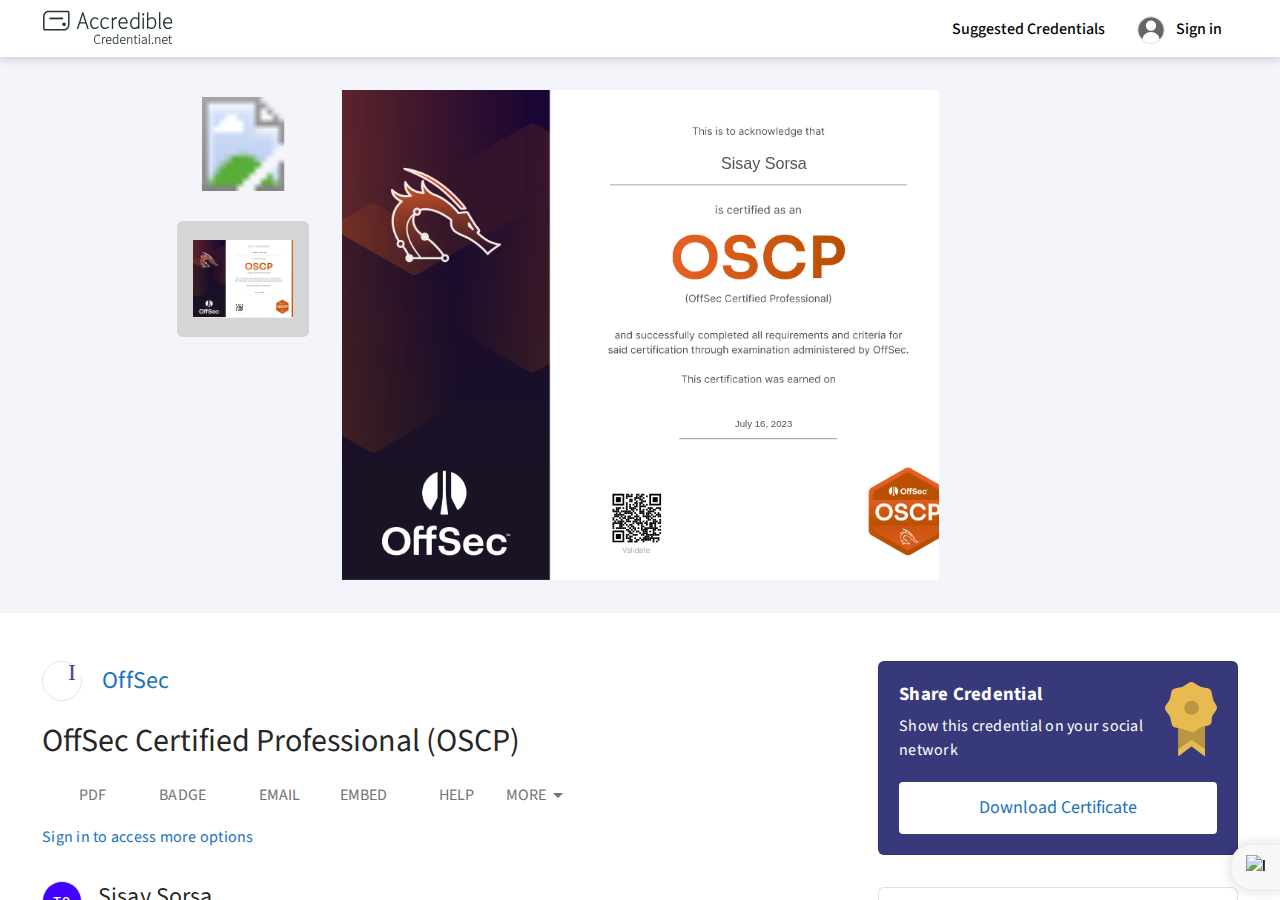
==== cert.html @ 50cdd014 "Add files via upload" ====
<!DOCTYPE html>
<!-- saved from url=(0073)https://www.credential.net/569fda20-5505-4670-8231-12aa2d5af2c1#gs.5ppkmk -->
<html lang="en" class="js-focus-visible" data-js-focus-visible=""><head><meta http-equiv="Content-Type" content="text/html; charset=UTF-8"><script src="./cert_files/sdk.js.download" async="" crossorigin="anonymous"></script><script async="" src="./cert_files/clarity.js.download"></script><script src="./cert_files/banner.js.download" type="text/javascript" id="cookieBanner-2977146" data-cookieconsent="ignore" data-hs-ignore="true" data-loader="hs-scriptloader" data-hsjs-portal="2977146" data-hsjs-env="prod" data-hsjs-hublet="na1"></script><script src="./cert_files/2977146.js.download" type="text/javascript" id="hs-analytics"></script><script src="./cert_files/conversations-embed.js.download" type="text/javascript" id="hubspot-messages-loader" data-loader="hs-scriptloader" data-hsjs-portal="2977146" data-hsjs-env="prod" data-hsjs-hublet="na1"></script><script async="" src="./cert_files/134625931"></script><script async="" src="./cert_files/insight.old.min.js.download"></script><script type="text/javascript" async="" src="./cert_files/recaptcha__en.js.download" crossorigin="anonymous" integrity="sha384-y0d7a59tpb3WM9FRBigMjti4HLsiv/MWW91Zuxzr/Mv16ntBBPuIonQeg6R7RhRo"></script><script type="text/javascript" async="" src="./cert_files/js"></script><script type="text/javascript" async="" src="./cert_files/bat.js.download"></script><script type="text/javascript" async="" src="./cert_files/insight.min.js.download"></script><script type="text/javascript" async="" src="./cert_files/analytics.js.download"></script><script type="text/javascript" async="" src="./cert_files/gs_async.js.download"></script><script type="text/javascript" async="">(
      function(h,o,t,j,a,r){
        h.hj=h.hj||function(){(h.hj.q=h.hj.q||[]).push(arguments)};
        h._hjSettings={hjid:2753128,hjsv:6};
        a=o.getElementsByTagName('head')[0];
        r=o.createElement('script');
        r.async=1;
        r.src=t+h._hjSettings.hjid+j+h._hjSettings.hjsv;
        a.appendChild(r);
      }
    )(window,document,'https://static.hotjar.com/c/hotjar-','.js?sv=');</script><script async="" src="./cert_files/gtm.js.download"></script><script type="text/javascript" async="">(
      function(w,d,s,l,i){
        w[l]=w[l]||[];
        w[l].push({'gtm.start':new Date().getTime(),event:'gtm.js'});
        var f=d.getElementsByTagName(s)[0],j=d.createElement(s),dl=l!='dataLayer'?'&l='+l:'';
        j.async=true;
        j.src='https://www.googletagmanager.com/gtm.js?id='+i+dl;f.parentNode.insertBefore(j,f);
      }
    )(window,document,'script','dataLayer','GTM-MQ86D29');</script>
  
  <!--<base href="/">--><base href=".">
  <meta name="viewport" content="width=device-width, initial-scale=1.0">

  <!-- Content -->
  <title>OffSec Certified Professional (OSCP) •Sisay Sorsa • OffSec • cHJvZHVjdGlvbjgxMDU1</title>
  <meta name="author" content="Credential.net">
  <meta name="description" content="Home of digital credentials">

  <!-- Facebook & others -->
  <meta property="og:type" content="website">
  <meta property="og:site_name" content="Credential.net">
  <meta property="og:title" content="OffSec Certified Professional (OSCP) •Sisay Sorsa • OffSec • cHJvZHVjdGlvbjgxMDU1">
  <meta property="og:description" content="Home of digital credentials">
  <meta property="og:image" content="https://api.accredible.com/v1/frontend/credential_opengraph_seo_image/78382455">
  <meta property="og:url" content="https://www.credential.net/569fda20-5505-4670-8231-12aa2d5af2c1">

  <!-- Twitter -->
  <meta name="twitter:card" content="summary">
  <meta name="twitter:site" content="@accredible">
  <meta name="twitter:creator" content="@accredible">
  <meta name="twitter:title" content="OffSec Certified Professional (OSCP) •Sisay Sorsa • OffSec • cHJvZHVjdGlvbjgxMDU1">
  <meta name="twitter:description" content="Home of digital credentials">
  <meta name="twitter:image" content="https://api.accredible.com/v1/frontend/credential_twittercard_seo_image/78382455">
  <meta name="twitter:image:alt" content="Accredible logo">

  <!-- Indexing / Spiders -->
  <meta name="googlebot" content="all">
  <meta name="bingbot" content="all">
  <meta name="robots" content="all">
  <meta name="google-site-verification" content="t736ZwapdcIP7oBCAOwuashRjjubORmMmZ30KlM6Yss">

  <!-- Theme favicon -->
  <link id="themeFavicon" rel="icon" type="image/x-icon" href="https://www.credential.net/assets/themes/credential.net/images/favicon.ico">

  <!-- Theme styles -->
  <link id="themeStyles" rel="stylesheet" href="./cert_files/theme.css">

  <!-- Google Pay API for Passes JavaScript -->
  <script src="./cert_files/platform.js.download" type="text/javascript" async="" defer="" gapi_processed="true">
    {
      'parsetags'
    :
      'explicit'
    }
  </script>

  <!-- Redirect to unsupported browser page if the user is on IE or old Edge -->
  <script type="application/javascript">
    if (/MSIE|Trident|Edge/.test(window.navigator.userAgent)) {
      window.location.href = '/assets/static/unsupported-browser.html';
    }
  </script>
<style>@import"https://fonts.googleapis.com/css?family=Source+Sans+Pro:300,400,600,700,900";body *:focus{outline:4px solid var(--theme-outline-color);outline-offset:0}html{box-sizing:border-box}*,*:before,*:after{box-sizing:inherit;-webkit-tap-highlight-color:rgba(0,0,0,0)}body{margin:0;padding:0}body{--color-white:#ffffff;--color-natural-180:#141418;--color-natural-160:#282831;--color-natural-140:#3b3c49;--color-natural-120:#4f5062;--color-natural-100:#63647a;--color-natural-80:#828395;--color-natural-60:#a1a2af;--color-natural-40:#c1c1ca;--color-natural-20:#e0e0e4;--color-natural-10:#eff0f2;--color-natural-5:#f7f7f8;--color-primary-180:#0e0e1e;--color-primary-160:#1c1c3d;--color-primary-140:#292b5b;--color-primary-120:#37397a;--color-primary-100:#454798;--color-primary-80:#6a6cad;--color-primary-60:#8f91c1;--color-primary-40:#b5b5d6;--color-primary-20:#dadaea;--color-primary-10:#ecedf5;--color-primary-5:#f6f6fa;--color-secondary-180:#082426;--color-secondary-160:#0f484c;--color-secondary-140:#176d72;--color-secondary-120:#1e9198;--color-secondary-100:#26b5be;--color-secondary-80:#51c4cb;--color-secondary-60:#7dd3d8;--color-secondary-40:#a8e1e5;--color-secondary-20:#d4f0f2;--color-secondary-10:#e9f8f9;--color-secondary-5:#f4fbfc;--color-success-160:#0c341e;--color-success-140:#124e2e;--color-success-120:#18683d;--color-success-100:#1e824c;--color-success-80:#4b9b70;--color-success-60:#78b494;--color-success-40:#a5cdb7;--color-success-20:#d2e6db;--color-success-10:#e9f3ed;--color-success-5:#f4f9f6;--color-warning-160:#5d4a21;--color-warning-140:#8b7031;--color-warning-120:#ba9542;--color-warning-100:#e8ba52;--color-warning-80:#edc875;--color-warning-60:#f1d697;--color-warning-40:#f6e3ba;--color-warning-20:#faf1dc;--color-warning-10:#fdf8ee;--color-warning-5:#fefcf6;--color-danger-160:#5b1206;--color-danger-140:#881a0a;--color-danger-120:#b6230d;--color-danger-100:#e22c10;--color-danger-80:#e95640;--color-danger-60:#ee8070;--color-danger-40:#f4ab9f;--color-danger-20:#f9d5cf;--color-danger-10:#fceae7;--color-danger-5:#fef4f3;--font-size-xxs:12px;--font-size-xs:13px;--font-size-s:14px;--font-size-normal:16px;--font-size-l:18px;--font-size-xl:20px;--font-size-xxl:24px;--font-size-h:30px;--font-size-xh:40px;--font-line-height-s:24px;--font-line-height-normal:26px;--font-weight-light:300;--font-weight-regular:400;--font-weight-semibold:600;--font-weight-bold:700;--font-weight-extrabold:900;--spacing-base:5px;--spacing-2x:10px;--spacing-3x:15px;--spacing-4x:20px;--spacing-5x:25px;--spacing-6x:30px;--spacing-7x:35px;--spacing-8x:40px;--spacing-9x:45px;--spacing-10x:50px;--spacing-12x:60px;--spacing-16x:80px;--spacing-20x:100px;--acc-outline:4px solid var(--color-secondary-180);--acc-link-color:var(--color-primary-100)}body{font-family:Source Sans Pro,sans-serif}</style><link rel="stylesheet" href="./cert_files/styles.b68291c5023e4598.css" media="all" onload="this.media=&#39;all&#39;"><noscript><link rel="stylesheet" href="styles.b68291c5023e4598.css"></noscript><script src="./cert_files/api.js.download" async="" defer=""></script><style type="text/css"></style><script async="" src="./cert_files/hotjar-2753128.js.download"></script><script async="" type="text/javascript" src="./cert_files/stat.js.download"></script><style>.version[_ngcontent-isx-c24]{display:none}</style><style>.mat-drawer-container{position:relative;z-index:1;box-sizing:border-box;-webkit-overflow-scrolling:touch;display:block;overflow:hidden}.mat-drawer-container[fullscreen]{top:0;left:0;right:0;bottom:0;position:absolute}.mat-drawer-container[fullscreen].mat-drawer-container-has-open{overflow:hidden}.mat-drawer-container.mat-drawer-container-explicit-backdrop .mat-drawer-side{z-index:3}.mat-drawer-container.ng-animate-disabled .mat-drawer-backdrop,.mat-drawer-container.ng-animate-disabled .mat-drawer-content,.ng-animate-disabled .mat-drawer-container .mat-drawer-backdrop,.ng-animate-disabled .mat-drawer-container .mat-drawer-content{transition:none}.mat-drawer-backdrop{top:0;left:0;right:0;bottom:0;position:absolute;display:block;z-index:3;visibility:hidden}.mat-drawer-backdrop.mat-drawer-shown{visibility:visible}.mat-drawer-transition .mat-drawer-backdrop{transition-duration:400ms;transition-timing-function:cubic-bezier(0.25, 0.8, 0.25, 1);transition-property:background-color,visibility}.cdk-high-contrast-active .mat-drawer-backdrop{opacity:.5}.mat-drawer-content{position:relative;z-index:1;display:block;height:100%;overflow:auto}.mat-drawer-transition .mat-drawer-content{transition-duration:400ms;transition-timing-function:cubic-bezier(0.25, 0.8, 0.25, 1);transition-property:transform,margin-left,margin-right}.mat-drawer{position:relative;z-index:4;display:block;position:absolute;top:0;bottom:0;z-index:3;outline:0;box-sizing:border-box;overflow-y:auto;transform:translate3d(-100%, 0, 0)}.cdk-high-contrast-active .mat-drawer,.cdk-high-contrast-active [dir=rtl] .mat-drawer.mat-drawer-end{border-right:solid 1px currentColor}.cdk-high-contrast-active [dir=rtl] .mat-drawer,.cdk-high-contrast-active .mat-drawer.mat-drawer-end{border-left:solid 1px currentColor;border-right:none}.mat-drawer.mat-drawer-side{z-index:2}.mat-drawer.mat-drawer-end{right:0;transform:translate3d(100%, 0, 0)}[dir=rtl] .mat-drawer{transform:translate3d(100%, 0, 0)}[dir=rtl] .mat-drawer.mat-drawer-end{left:0;right:auto;transform:translate3d(-100%, 0, 0)}.mat-drawer[style*="visibility: hidden"]{display:none}.mat-drawer-inner-container{width:100%;height:100%;overflow:auto;-webkit-overflow-scrolling:touch}.mat-sidenav-fixed{position:fixed}</style><style>.cookies-banner[_ngcontent-isx-c22]{position:fixed;z-index:500;top:0;width:100%;min-height:64px;color:#fff;background-color:#23232fcc}@media (min-width: 576px){.cookies-banner[_ngcontent-isx-c22]{top:unset!important;bottom:0}}@media print{.cookies-banner[_ngcontent-isx-c22]{display:none}}.cookies-banner[_ngcontent-isx-c22]   .content[_ngcontent-isx-c22], .cookies-banner[_ngcontent-isx-c22]   .cf-content-horizontal[_ngcontent-isx-c22]{display:flex;align-items:center;justify-content:space-between;min-height:64px}.cookies-banner[_ngcontent-isx-c22]   .content[_ngcontent-isx-c22]   span[_ngcontent-isx-c22], .cookies-banner[_ngcontent-isx-c22]   .cf-content-horizontal[_ngcontent-isx-c22]   span[_ngcontent-isx-c22]{margin:15px 0}.cookies-banner[_ngcontent-isx-c22]   .content[_ngcontent-isx-c22]   span[_ngcontent-isx-c22]   a[_ngcontent-isx-c22], .cookies-banner[_ngcontent-isx-c22]   .cf-content-horizontal[_ngcontent-isx-c22]   span[_ngcontent-isx-c22]   a[_ngcontent-isx-c22]{font-weight:700;color:#fff}.cookies-banner[_ngcontent-isx-c22]   .content[_ngcontent-isx-c22]   button[_ngcontent-isx-c22], .cookies-banner[_ngcontent-isx-c22]   .cf-content-horizontal[_ngcontent-isx-c22]   button[_ngcontent-isx-c22]{flex-shrink:0;margin-block:5px}  body[dir=ltr] .cookies-banner .content button,   body[dir=ltr] .cookies-banner .cf-content-horizontal button{margin-left:10px}  body[dir=rtl] .cookies-banner .content button,   body[dir=rtl] .cookies-banner .cf-content-horizontal button{margin-right:10px}</style><script src="./cert_files/134625931.js.download" type="text/javascript" async="" data-ueto="ueto_21c078953e"></script><style>@charset "UTF-8";.ghost[_ngcontent-isx-c142]   h1[_ngcontent-isx-c142], .ghost[_ngcontent-isx-c142]   h2[_ngcontent-isx-c142], .ghost[_ngcontent-isx-c142]   h3[_ngcontent-isx-c142], .ghost[_ngcontent-isx-c142]   h4[_ngcontent-isx-c142], .ghost[_ngcontent-isx-c142]   h5[_ngcontent-isx-c142], .ghost[_ngcontent-isx-c142]   h6[_ngcontent-isx-c142]{display:inline-block}@media (max-width: 1259.98px){.column-structure[_ngcontent-isx-c142]{flex-direction:column}}@media (min-width: 1260px){.column-structure[_ngcontent-isx-c142]{flex-direction:row}}@media (max-width: 1259.98px){.column-structure[_ngcontent-isx-c142]   .main-panel[_ngcontent-isx-c142]{margin-bottom:var(--theme-wide-margin)}}  nav.mobile-popup{padding:0 var(--theme-default-margin) var(--theme-default-margin)}.main-panel[_ngcontent-isx-c142]   h1[_ngcontent-isx-c142]   span[_ngcontent-isx-c142]{display:inline-block;font-size:min(max(.75em,22px),28px);line-height:1.4}@media (min-width: 768px){.main-panel[_ngcontent-isx-c142]   h1[_ngcontent-isx-c142]   span[_ngcontent-isx-c142]{display:unset;font-size:1em;line-height:inherit}}.main-panel[_ngcontent-isx-c142]   .issuer-info[_ngcontent-isx-c142]{display:flex;align-items:center;margin-bottom:var(--theme-medium-margin)}.main-panel[_ngcontent-isx-c142]   .issuer-info[_ngcontent-isx-c142]   .issuer-logo[_ngcontent-isx-c142]{position:relative;display:flex;align-items:center}.main-panel[_ngcontent-isx-c142]   .issuer-info[_ngcontent-isx-c142]   .issuer-logo[_ngcontent-isx-c142]   mat-icon.verified-icon[_ngcontent-isx-c142]{position:absolute;z-index:11;top:-5px;color:var(--primary-color)}.main-panel[_ngcontent-isx-c142]   .issuer-info[_ngcontent-isx-c142]   .issuer-logo[_ngcontent-isx-c142]   mat-icon.verified-icon[_ngcontent-isx-c142]:after{position:absolute;z-index:-1;top:-28px;font-size:60px;color:#fff;content:"\2022"}.main-panel[_ngcontent-isx-c142]   .issuer-info[_ngcontent-isx-c142]   .link-with-icon[_ngcontent-isx-c142]{font-size:24px}.main-panel[_ngcontent-isx-c142]   .issuer-info[_ngcontent-isx-c142]   .link-with-icon[_ngcontent-isx-c142]:hover   accredible-icon[_ngcontent-isx-c142]     .icon-external{text-decoration:none}.main-panel[_ngcontent-isx-c142]   .issuer-info[_ngcontent-isx-c142]   .link-with-icon[_ngcontent-isx-c142]   accredible-icon[_ngcontent-isx-c142]{display:inline-block;width:16px;height:16px;font-size:16px}.main-panel[_ngcontent-isx-c142]   .menu-container[_ngcontent-isx-c142]{display:none;height:40px}@media (min-width: 576px){.main-panel[_ngcontent-isx-c142]   .menu-container[_ngcontent-isx-c142]{display:block}}.main-panel[_ngcontent-isx-c142]   .menu-container[_ngcontent-isx-c142]   accredible-responsive-menu[_ngcontent-isx-c142]{color:var(--theme-subtle-darker-color)}.main-panel[_ngcontent-isx-c142]   .menu-container[_ngcontent-isx-c142]   accredible-responsive-menu[_ngcontent-isx-c142]     .responsive-menu-container{width:100%}.main-panel[_ngcontent-isx-c142]   .menu-container[_ngcontent-isx-c142]   accredible-responsive-menu[_ngcontent-isx-c142]     .responsive-menu-container .mat-button-wrapper{display:flex;align-items:center;text-transform:uppercase}.main-panel[_ngcontent-isx-c142]   .menu-container[_ngcontent-isx-c142]   accredible-responsive-menu[_ngcontent-isx-c142]   accredible-icon[_ngcontent-isx-c142]{display:flex;align-items:center}.main-panel[_ngcontent-isx-c142]   .menu-container[_ngcontent-isx-c142]   accredible-responsive-menu[_ngcontent-isx-c142]   [menutriggerbutton][_ngcontent-isx-c142]   mat-icon[_ngcontent-isx-c142]{margin:0 0 0 4px;line-height:36px}.main-panel[_ngcontent-isx-c142]   .mobile-menu-buttons[_ngcontent-isx-c142]{display:flex;justify-content:space-around}@media (min-width: 576px){.main-panel[_ngcontent-isx-c142]   .mobile-menu-buttons[_ngcontent-isx-c142]{display:none}}.main-panel[_ngcontent-isx-c142]   .mobile-menu-buttons[_ngcontent-isx-c142]   .mobile-popup-trigger[_ngcontent-isx-c142]{align-items:center;flex:1;justify-content:space-evenly;padding:0 var(--theme-wide-margin) 2px;border-radius:4px!important}.main-panel[_ngcontent-isx-c142]   .mobile-menu-buttons[_ngcontent-isx-c142]   .mobile-popup-trigger[_ngcontent-isx-c142]   mat-icon[_ngcontent-isx-c142]{width:14px;height:14px;font-size:14px}.main-panel[_ngcontent-isx-c142]   .sign-in-more-options[_ngcontent-isx-c142]{margin-top:var(--theme-slight-margin)}.main-panel[_ngcontent-isx-c142]   .main-panel-expand-container[_ngcontent-isx-c142]{margin-top:var(--theme-wide-margin)}@media (min-width: 576px){.main-panel[_ngcontent-isx-c142]   .main-panel-expand-container[_ngcontent-isx-c142]{max-height:none!important;-webkit-mask-image:none!important}}.main-panel[_ngcontent-isx-c142]   .expand-button-container[_ngcontent-isx-c142]{display:flex;justify-content:center;margin-top:var(--theme-default-margin)}@media (min-width: 576px){.main-panel[_ngcontent-isx-c142]   .expand-button-container[_ngcontent-isx-c142]{display:none}}.main-panel[_ngcontent-isx-c142]   .recipient-issuer[_ngcontent-isx-c142]{margin-bottom:var(--theme-wide-margin)}.main-panel[_ngcontent-isx-c142]   .recipient-issuer[_ngcontent-isx-c142]   .recipient[_ngcontent-isx-c142]{display:flex;align-items:flex-start}.main-panel[_ngcontent-isx-c142]   .recipient-issuer[_ngcontent-isx-c142]   .recipient[_ngcontent-isx-c142]   .info[_ngcontent-isx-c142]{width:100%}.main-panel[_ngcontent-isx-c142]   .recipient-issuer[_ngcontent-isx-c142]   .recipient[_ngcontent-isx-c142]   .info[_ngcontent-isx-c142]   .name[_ngcontent-isx-c142]{margin-bottom:0}.main-panel[_ngcontent-isx-c142]   .recipient-issuer[_ngcontent-isx-c142]   .recipient[_ngcontent-isx-c142]   .info[_ngcontent-isx-c142]   .subtitle[_ngcontent-isx-c142]{display:flex;align-items:center;flex-wrap:wrap;margin-top:calc(var(--theme-slight-margin) / 2)}.main-panel[_ngcontent-isx-c142]   .recipient-issuer[_ngcontent-isx-c142]   .recipient[_ngcontent-isx-c142]   .info[_ngcontent-isx-c142]   .subtitle[_ngcontent-isx-c142] > div[_ngcontent-isx-c142]{display:flex;align-items:center;margin-bottom:var(--theme-slight-margin)}.main-panel[_ngcontent-isx-c142]   .recipient-issuer[_ngcontent-isx-c142]   .recipient[_ngcontent-isx-c142]   .info[_ngcontent-isx-c142]   .subtitle[_ngcontent-isx-c142]   .social-medium[_ngcontent-isx-c142]{display:flex;align-items:center}.main-panel[_ngcontent-isx-c142]   .recipient-issuer[_ngcontent-isx-c142]   .recipient[_ngcontent-isx-c142]   .info[_ngcontent-isx-c142]   .subtitle[_ngcontent-isx-c142]   .social-medium[_ngcontent-isx-c142]   mat-icon[_ngcontent-isx-c142]{width:20px;height:20px;font-size:20px}.main-panel[_ngcontent-isx-c142]   .recipient-issuer[_ngcontent-isx-c142]   .recipient[_ngcontent-isx-c142]   .info[_ngcontent-isx-c142]   .subtitle[_ngcontent-isx-c142]   .social-medium[_ngcontent-isx-c142]   span[_ngcontent-isx-c142]{text-transform:capitalize}.main-panel[_ngcontent-isx-c142]   .recipient-issuer[_ngcontent-isx-c142]   .recipient[_ngcontent-isx-c142]   .info[_ngcontent-isx-c142]   .subtitle[_ngcontent-isx-c142]   accredible-divider[_ngcontent-isx-c142]{height:20px;margin:0 var(--theme-slight-margin)}.main-panel[_ngcontent-isx-c142]   .description[_ngcontent-isx-c142]{margin:var(--theme-wide-margin) 0;white-space:pre-line}.main-panel[_ngcontent-isx-c142]   .dates[_ngcontent-isx-c142]{margin:var(--theme-wide-margin) 0}.main-panel[_ngcontent-isx-c142]   .skills-knowledge[_ngcontent-isx-c142]{margin:var(--theme-default-margin) 0}.main-panel[_ngcontent-isx-c142]   .skills-knowledge[_ngcontent-isx-c142]   .mat-h4[_ngcontent-isx-c142]{display:inline-block}.main-panel[_ngcontent-isx-c142]   .evidence-container[_ngcontent-isx-c142]{margin-top:var(--theme-wide-margin);margin-bottom:calc(var(--theme-default-margin) * -1)}.main-panel[_ngcontent-isx-c142]   .evidence-container[_ngcontent-isx-c142]   .mat-h4[_ngcontent-isx-c142]{margin-bottom:var(--theme-default-margin)}.main-panel[_ngcontent-isx-c142]   .evidence-container[_ngcontent-isx-c142]   .reference-tile[_ngcontent-isx-c142], .main-panel[_ngcontent-isx-c142]   .evidence-container[_ngcontent-isx-c142]   .add-evidence-btn[_ngcontent-isx-c142]{height:350px}.main-panel[_ngcontent-isx-c142]   .evidence-container[_ngcontent-isx-c142]   .add-evidence-btn[_ngcontent-isx-c142]{display:flex;align-items:center;flex-direction:column;justify-content:center}.main-panel[_ngcontent-isx-c142]   .evidence-container[_ngcontent-isx-c142]   .add-evidence-btn[_ngcontent-isx-c142]   img[_ngcontent-isx-c142]{height:150px;margin-bottom:var(--theme-default-margin)}.main-panel[_ngcontent-isx-c142]   .evidence-container[_ngcontent-isx-c142]   .add-evidence-btn[_ngcontent-isx-c142]   span[_ngcontent-isx-c142]{font-size:16px}.main-panel[_ngcontent-isx-c142]   .job-insights-container[_ngcontent-isx-c142]{margin-top:var(--theme-wide-margin)}@media (min-width: 576px){.detail-panel[_ngcontent-isx-c142]{min-width:360px}}.detail-panel[_ngcontent-isx-c142] > div[_ngcontent-isx-c142], .detail-panel[_ngcontent-isx-c142]   aside[_ngcontent-isx-c142]:not(:last-of-type){margin-bottom:var(--theme-wide-margin)}.ghost[_ngcontent-isx-c142]   .main-panel[_ngcontent-isx-c142]   h1[_ngcontent-isx-c142]{width:35%;background-color:var(--theme-ghost-color);border:none;border-radius:var(--theme-border-radius);box-shadow:var(--theme-box-shadow);pointer-events:none;color:transparent;white-space:nowrap}.ghost[_ngcontent-isx-c142]   .main-panel[_ngcontent-isx-c142]   h1[_ngcontent-isx-c142]:after{content:"G"}.ghost[_ngcontent-isx-c142]   .main-panel[_ngcontent-isx-c142]   .menu-container[_ngcontent-isx-c142]{pointer-events:none}.ghost[_ngcontent-isx-c142]   .main-panel[_ngcontent-isx-c142]   .menu-container[_ngcontent-isx-c142]     accredible-responsive-menu .responsive-menu-container>:first-child{background-color:var(--theme-ghost-color);border:none;border-radius:var(--theme-border-radius);box-shadow:var(--theme-box-shadow);pointer-events:none;color:transparent;visibility:visible}.ghost[_ngcontent-isx-c142]   .main-panel[_ngcontent-isx-c142]   .menu-container[_ngcontent-isx-c142]   button[_ngcontent-isx-c142], .ghost[_ngcontent-isx-c142]   .main-panel[_ngcontent-isx-c142]   .menu-container[_ngcontent-isx-c142]   a[_ngcontent-isx-c142]{visibility:hidden}.ghost[_ngcontent-isx-c142]   .main-panel[_ngcontent-isx-c142]   .sign-in-more-options[_ngcontent-isx-c142]{width:200px;height:20px;background-color:var(--theme-ghost-color);border:none;border-radius:var(--theme-border-radius);box-shadow:var(--theme-box-shadow);pointer-events:none;color:transparent;white-space:nowrap}.ghost[_ngcontent-isx-c142]   .main-panel[_ngcontent-isx-c142]   .sign-in-more-options[_ngcontent-isx-c142]:after{content:"G"}.ghost[_ngcontent-isx-c142]   .main-panel[_ngcontent-isx-c142]   .sign-in-more-options[_ngcontent-isx-c142] > a[_ngcontent-isx-c142]{visibility:hidden}.ghost[_ngcontent-isx-c142]   .main-panel[_ngcontent-isx-c142]   .recipient-issuer[_ngcontent-isx-c142]   .recipient[_ngcontent-isx-c142]   .info[_ngcontent-isx-c142]   .name[_ngcontent-isx-c142]{width:150px;height:24px;background-color:var(--theme-ghost-color);border:none;border-radius:var(--theme-border-radius);box-shadow:var(--theme-box-shadow);pointer-events:none;color:transparent;white-space:nowrap}.ghost[_ngcontent-isx-c142]   .main-panel[_ngcontent-isx-c142]   .recipient-issuer[_ngcontent-isx-c142]   .recipient[_ngcontent-isx-c142]   .info[_ngcontent-isx-c142]   .name[_ngcontent-isx-c142]:after{content:"G"}.ghost[_ngcontent-isx-c142]   .main-panel[_ngcontent-isx-c142]   .recipient-issuer[_ngcontent-isx-c142]   .recipient[_ngcontent-isx-c142]   .info[_ngcontent-isx-c142]   .subtitle[_ngcontent-isx-c142]{width:100px;height:14px;background-color:var(--theme-ghost-color);border:none;border-radius:var(--theme-border-radius);box-shadow:var(--theme-box-shadow);pointer-events:none;color:transparent;white-space:nowrap;overflow:hidden}.ghost[_ngcontent-isx-c142]   .main-panel[_ngcontent-isx-c142]   .recipient-issuer[_ngcontent-isx-c142]   .recipient[_ngcontent-isx-c142]   .info[_ngcontent-isx-c142]   .subtitle[_ngcontent-isx-c142]:after{content:"G"}.ghost[_ngcontent-isx-c142]   .main-panel[_ngcontent-isx-c142]   .recipient-issuer[_ngcontent-isx-c142]   .recipient[_ngcontent-isx-c142]   .info[_ngcontent-isx-c142]   .subtitle[_ngcontent-isx-c142] > a[_ngcontent-isx-c142]{border:none}.ghost[_ngcontent-isx-c142]   .main-panel[_ngcontent-isx-c142]   .recipient-issuer[_ngcontent-isx-c142]   .recipient[_ngcontent-isx-c142]   .info[_ngcontent-isx-c142]   .subtitle[_ngcontent-isx-c142] > *[_ngcontent-isx-c142]{visibility:hidden}.ghost[_ngcontent-isx-c142]   .main-panel[_ngcontent-isx-c142]   .description[_ngcontent-isx-c142]{width:100%;background-color:var(--theme-ghost-color);border:none;border-radius:var(--theme-border-radius);box-shadow:var(--theme-box-shadow);pointer-events:none;color:transparent;white-space:nowrap}.ghost[_ngcontent-isx-c142]   .main-panel[_ngcontent-isx-c142]   .description[_ngcontent-isx-c142]:after{content:"G"}.ghost[_ngcontent-isx-c142]   .main-panel[_ngcontent-isx-c142]   .dates[_ngcontent-isx-c142]   .issued-on[_ngcontent-isx-c142]   h2[_ngcontent-isx-c142], .ghost[_ngcontent-isx-c142]   .main-panel[_ngcontent-isx-c142]   .dates[_ngcontent-isx-c142]   .issued-on[_ngcontent-isx-c142]   div[_ngcontent-isx-c142], .ghost[_ngcontent-isx-c142]   .main-panel[_ngcontent-isx-c142]   .dates[_ngcontent-isx-c142]   .expires-on[_ngcontent-isx-c142]   h2[_ngcontent-isx-c142], .ghost[_ngcontent-isx-c142]   .main-panel[_ngcontent-isx-c142]   .dates[_ngcontent-isx-c142]   .expires-on[_ngcontent-isx-c142]   div[_ngcontent-isx-c142]{width:40%;background-color:var(--theme-ghost-color);border:none;border-radius:var(--theme-border-radius);box-shadow:var(--theme-box-shadow);pointer-events:none;color:transparent;white-space:nowrap}.ghost[_ngcontent-isx-c142]   .main-panel[_ngcontent-isx-c142]   .dates[_ngcontent-isx-c142]   .issued-on[_ngcontent-isx-c142]   h2[_ngcontent-isx-c142]:after, .ghost[_ngcontent-isx-c142]   .main-panel[_ngcontent-isx-c142]   .dates[_ngcontent-isx-c142]   .issued-on[_ngcontent-isx-c142]   div[_ngcontent-isx-c142]:after, .ghost[_ngcontent-isx-c142]   .main-panel[_ngcontent-isx-c142]   .dates[_ngcontent-isx-c142]   .expires-on[_ngcontent-isx-c142]   h2[_ngcontent-isx-c142]:after, .ghost[_ngcontent-isx-c142]   .main-panel[_ngcontent-isx-c142]   .dates[_ngcontent-isx-c142]   .expires-on[_ngcontent-isx-c142]   div[_ngcontent-isx-c142]:after{content:"G"}.ghost[_ngcontent-isx-c142]   .main-panel[_ngcontent-isx-c142]   .skills-knowledge[_ngcontent-isx-c142]   .mat-h4[_ngcontent-isx-c142]{background-color:var(--theme-ghost-color);border:none;border-radius:var(--theme-border-radius);box-shadow:var(--theme-box-shadow);pointer-events:none;color:transparent;white-space:nowrap}.ghost[_ngcontent-isx-c142]   .main-panel[_ngcontent-isx-c142]   .skills-knowledge[_ngcontent-isx-c142]   .mat-h4[_ngcontent-isx-c142]:after{content:"G"}.ghost[_ngcontent-isx-c142]   .main-panel[_ngcontent-isx-c142]   .evidence-container[_ngcontent-isx-c142]{visibility:hidden}.ghost[_ngcontent-isx-c142]   .detail-panel[_ngcontent-isx-c142]   .mat-h4[_ngcontent-isx-c142]{background-color:var(--theme-ghost-color);border:none;border-radius:var(--theme-border-radius);box-shadow:var(--theme-box-shadow);pointer-events:none;color:transparent;white-space:nowrap}.ghost[_ngcontent-isx-c142]   .detail-panel[_ngcontent-isx-c142]   .mat-h4[_ngcontent-isx-c142]:after{content:"G"}.ghost[_ngcontent-isx-c142]   .detail-panel[_ngcontent-isx-c142] > div[_ngcontent-isx-c142]{display:flex;align-items:flex-start;flex-direction:column}.ghost[_ngcontent-isx-c142]   .detail-panel[_ngcontent-isx-c142]   .verify[_ngcontent-isx-c142]   .btn-verify[_ngcontent-isx-c142]{background-color:var(--theme-ghost-color);border:none;border-radius:var(--theme-border-radius);box-shadow:var(--theme-box-shadow);pointer-events:none;color:transparent;box-shadow:none!important}.ghost[_ngcontent-isx-c142]   .detail-panel[_ngcontent-isx-c142]   .verify[_ngcontent-isx-c142] > div[_ngcontent-isx-c142]{visibility:hidden}  body[dir=ltr] .column-structure>.main-panel .issuer-info .issuer-logo{margin-right:var(--theme-slight-margin)}  body[dir=ltr] .column-structure>.main-panel .issuer-info .issuer-logo.verified{margin-right:var(--theme-medium-margin)}  body[dir=ltr] .column-structure>.main-panel .issuer-info .issuer-logo mat-icon.verified-icon{left:calc(var(--theme-wide-margin) - 6px)}  body[dir=ltr] .column-structure>.main-panel .issuer-info .issuer-logo mat-icon.verified-icon:after{z-index:-1;left:3px}@media (min-width: 992px){  body[dir=ltr] .column-structure>.detail-panel{margin-left:0}}@media (min-width: 1260px){  body[dir=ltr] .column-structure>.detail-panel{margin-left:calc(calc(1.5 * var(--theme-wide-margin)))}}@media (min-width: 1440px){  body[dir=ltr] .column-structure>.detail-panel{margin-left:calc(calc(1.7 * var(--theme-wide-margin)))}}  body[dir=rtl] .column-structure>.main-panel .issuer-info .issuer-logo{margin-left:var(--theme-slight-margin)}  body[dir=rtl] .column-structure>.main-panel .issuer-info .issuer-logo.verified{margin-left:var(--theme-medium-margin)}  body[dir=rtl] .column-structure>.main-panel .issuer-info .issuer-logo mat-icon.verified-icon{right:calc(var(--theme-wide-margin) - 6px)}  body[dir=rtl] .column-structure>.main-panel .issuer-info .issuer-logo mat-icon.verified-icon:after{z-index:-1;right:3px}@media (min-width: 992px){  body[dir=rtl] .column-structure>.detail-panel{margin-right:0}}@media (min-width: 1260px){  body[dir=rtl] .column-structure>.detail-panel{margin-right:calc(calc(1.5 * var(--theme-wide-margin)))}}@media (min-width: 1440px){  body[dir=rtl] .column-structure>.detail-panel{margin-right:calc(calc(1.7 * var(--theme-wide-margin)))}}</style><style>.ghost[_ngcontent-isx-c114]   h1[_ngcontent-isx-c114], .ghost[_ngcontent-isx-c114]   h2[_ngcontent-isx-c114], .ghost[_ngcontent-isx-c114]   h3[_ngcontent-isx-c114], .ghost[_ngcontent-isx-c114]   h4[_ngcontent-isx-c114], .ghost[_ngcontent-isx-c114]   h5[_ngcontent-isx-c114], .ghost[_ngcontent-isx-c114]   h6[_ngcontent-isx-c114]{display:inline-block}.banner-container[_ngcontent-isx-c114]{padding:calc(var(--theme-default-margin) * 2) 0;background-color:var(--theme-credential-banner-bg-color)}.banner-container[_ngcontent-isx-c114]   .content[_ngcontent-isx-c114]{position:relative;display:flex;align-items:center;flex-direction:column-reverse;justify-content:center}@media (min-width: 992px){.banner-container[_ngcontent-isx-c114]   .content[_ngcontent-isx-c114]{align-items:flex-start;flex-direction:row}}.chip-wrapper[_ngcontent-isx-c114]{position:relative;display:flex;align-self:flex-start;margin-bottom:var(--theme-default-margin)}@media (min-width: 992px){.chip-wrapper[_ngcontent-isx-c114]{position:absolute;top:0;align-items:flex-end;flex-direction:column}}.chip-wrapper[_ngcontent-isx-c114]   accredible-chip[_ngcontent-isx-c114]{margin-bottom:var(--theme-slight-margin);box-shadow:0 2px 4px #00000029}.chip-wrapper[_ngcontent-isx-c114]   accredible-chip.unverified[_ngcontent-isx-c114]{color:var(--text-alert-color);background-color:var(--alert-color)}.chip-wrapper[_ngcontent-isx-c114]   accredible-chip.expired[_ngcontent-isx-c114]{color:var(--text-warn-color);background-color:var(--warn-color)}.switcher[_ngcontent-isx-c114]{display:flex;margin-top:var(--theme-default-margin)}@media (min-width: 992px){.switcher[_ngcontent-isx-c114]{flex-direction:column;margin-top:0}}.switcher.order-reversed[_ngcontent-isx-c114]{flex-direction:row-reverse}@media (min-width: 992px){.switcher.order-reversed[_ngcontent-isx-c114]{flex-direction:column-reverse}}.switcher[_ngcontent-isx-c114]   .badge[_ngcontent-isx-c114], .switcher[_ngcontent-isx-c114]   .certificate[_ngcontent-isx-c114]{display:flex;align-items:center;justify-content:center;height:calc(100px + var(--theme-slight-margin) * 2);cursor:pointer}.switcher[_ngcontent-isx-c114]   .badge.selected[_ngcontent-isx-c114], .switcher[_ngcontent-isx-c114]   .certificate.selected[_ngcontent-isx-c114]{background-color:var(--theme-credential-banner-selected-color);border-radius:var(--theme-border-radius)}.switcher[_ngcontent-isx-c114]   .badge[_ngcontent-isx-c114] > div[_ngcontent-isx-c114], .switcher[_ngcontent-isx-c114]   .certificate[_ngcontent-isx-c114] > div[_ngcontent-isx-c114]{width:100px}.switcher[_ngcontent-isx-c114]   .badge[_ngcontent-isx-c114]{margin-bottom:var(--theme-default-margin);padding:0 var(--theme-slight-margin)}.switcher[_ngcontent-isx-c114]   .certificate[_ngcontent-isx-c114]{padding:0 var(--theme-default-margin)}.banner[_ngcontent-isx-c114]{display:flex;align-items:flex-start;justify-content:center;width:100%;padding:1px;overflow:hidden}@media (min-width: 768px){.banner[_ngcontent-isx-c114]{width:75%}}@media (min-width: 992px){.banner[_ngcontent-isx-c114]{width:50%}}.banner[_ngcontent-isx-c114]   .badge-wrapper[_ngcontent-isx-c114]{display:inline-block;max-width:400px}@media (min-width: 992px){  body[dir=ltr] rp-credential-banner .chip-wrapper{right:var(--theme-default-margin)}}  body[dir=ltr] rp-credential-banner .chip-wrapper accredible-chip:first-of-type{margin-right:var(--theme-slight-margin)}@media (min-width: 992px){  body[dir=ltr] rp-credential-banner .chip-wrapper accredible-chip:first-of-type{margin-right:0}}@media (min-width: 992px){  body[dir=ltr] rp-credential-banner .switcher{margin-right:calc(var(--theme-default-margin) * 2);margin-left:calc(-100px - var(--theme-default-margin) * 4)}}@media (min-width: 992px){  body[dir=rtl] rp-credential-banner .chip-wrapper{left:var(--theme-default-margin)}}  body[dir=rtl] rp-credential-banner .chip-wrapper accredible-chip:first-of-type{margin-left:var(--theme-slight-margin)}@media (min-width: 992px){  body[dir=rtl] rp-credential-banner .chip-wrapper accredible-chip:first-of-type{margin-left:0}}@media (min-width: 992px){  body[dir=rtl] rp-credential-banner .switcher{margin-left:calc(var(--theme-default-margin) * 2);margin-right:calc(-100px - var(--theme-default-margin) * 4)}}.ghost[_ngcontent-isx-c114]   .banner[_ngcontent-isx-c114]{height:65vw;background-color:var(--theme-ghost-color);border:none;border-radius:var(--theme-border-radius);box-shadow:var(--theme-box-shadow);pointer-events:none;color:transparent;max-height:500px}@media (min-width: 992px){.ghost[_ngcontent-isx-c114]   .banner[_ngcontent-isx-c114]{height:35vw;background-color:var(--theme-ghost-color);border:none;border-radius:var(--theme-border-radius);box-shadow:var(--theme-box-shadow);pointer-events:none;color:transparent}}</style><style>.ghost[_ngcontent-isx-c109]   h1[_ngcontent-isx-c109], .ghost[_ngcontent-isx-c109]   h2[_ngcontent-isx-c109], .ghost[_ngcontent-isx-c109]   h3[_ngcontent-isx-c109], .ghost[_ngcontent-isx-c109]   h4[_ngcontent-isx-c109], .ghost[_ngcontent-isx-c109]   h5[_ngcontent-isx-c109], .ghost[_ngcontent-isx-c109]   h6[_ngcontent-isx-c109]{display:inline-block}[_nghost-isx-c109]{display:inline-block}[default-image-header][_nghost-isx-c109]   .wrapper[_ngcontent-isx-c109]   .avatar.default[_ngcontent-isx-c109]   mat-icon[_ngcontent-isx-c109]{color:var(--theme-header-text-color);opacity:.6}.wrapper[_ngcontent-isx-c109]{position:relative;border-radius:50%}.wrapper.square[_ngcontent-isx-c109], .wrapper.square[_ngcontent-isx-c109]   .avatar[_ngcontent-isx-c109]{border-radius:10%}.wrapper.with-border[_ngcontent-isx-c109]{border:1px solid var(--theme-border-color)}.wrapper[_ngcontent-isx-c109]   .avatar[_ngcontent-isx-c109]{position:absolute;z-index:10;width:100%;height:100%;background-repeat:no-repeat;background-position:center;background-size:cover;border-radius:50%;overflow:hidden}.wrapper[_ngcontent-isx-c109]   .avatar.contain[_ngcontent-isx-c109]{background-size:contain}.wrapper[_ngcontent-isx-c109]   .avatar.default[_ngcontent-isx-c109]{z-index:0;color:var(--theme-ghost-alternate-color)}.wrapper[_ngcontent-isx-c109]   .avatar.default[_ngcontent-isx-c109]   mat-icon[_ngcontent-isx-c109]{width:100%;height:100%}.wrapper[_ngcontent-isx-c109]   .avatar[_ngcontent-isx-c109]:not(.default){background-color:#fff}.ghost.wrapper.square[_ngcontent-isx-c109]   .avatar[_ngcontent-isx-c109]{border-radius:10%}.ghost.wrapper[_ngcontent-isx-c109]   .avatar[_ngcontent-isx-c109]{background-color:var(--theme-ghost-color);border:none;border-radius:var(--theme-border-radius);box-shadow:var(--theme-box-shadow);pointer-events:none;color:transparent;border-radius:50%}</style><style>[_nghost-isx-c93]{display:block}[vertical][_nghost-isx-c93]{display:inline-block}[vertical][_nghost-isx-c93]   mat-divider[_ngcontent-isx-c93]{height:100%}</style><style>.earning-criteria-container{display:flex;flex-direction:column;margin-top:var(--theme-wide-margin)}.earning-criteria-container h2,.earning-criteria-container h5{margin-bottom:var(--theme-slight-margin)}.earning-criteria-container .criteria-list-container{height:100%;margin-bottom:var(--theme-wide-margin)}@media (min-width: 768px){.earning-criteria-container .criteria-list-container .criteria-row{display:flex;align-items:center;gap:var(--theme-slight-margin)}}.earning-criteria-container .criteria-list-container .criteria-row:not(:last-child){margin-bottom:var(--theme-default-margin)}.earning-criteria-container .criteria-list-container .criteria-row accredible-chip{align-self:flex-start;margin-bottom:calc(var(--theme-slight-margin) / 2);padding:5px 0;text-transform:capitalize}@media (min-width: 768px){.earning-criteria-container .criteria-list-container .criteria-row accredible-chip{min-width:140px;max-width:140px;margin-bottom:0}}.earning-criteria-container .criteria-list-container .criteria-row accredible-chip>div{justify-content:flex-start}.earning-criteria-container .criteria-list-container .criteria-row accredible-chip>div span{padding:0}.earning-criteria-container .criteria-list-container .criteria-row accredible-chip .chip-text{white-space:normal;text-overflow:inherit;overflow:auto}.earning-criteria-container .criteria-list-container .criteria-row accredible-chip accredible-icon{align-self:flex-start;margin-top:calc(var(--theme-trailing-margin) / 2)}.earning-criteria-container .criteria-list-container .criteria-row>div{align-self:flex-start;padding:calc(var(--theme-trailing-margin) / 2) 0}.earning-criteria-container .criteria-list-container .criteria-row>div a{color:var(--theme-link-color);text-decoration-line:underline}
</style><style>.mat-button .mat-button-focus-overlay,.mat-icon-button .mat-button-focus-overlay{opacity:0}.mat-button:hover:not(.mat-button-disabled) .mat-button-focus-overlay,.mat-stroked-button:hover:not(.mat-button-disabled) .mat-button-focus-overlay{opacity:.04}@media(hover: none){.mat-button:hover:not(.mat-button-disabled) .mat-button-focus-overlay,.mat-stroked-button:hover:not(.mat-button-disabled) .mat-button-focus-overlay{opacity:0}}.mat-button,.mat-icon-button,.mat-stroked-button,.mat-flat-button{box-sizing:border-box;position:relative;-webkit-user-select:none;user-select:none;cursor:pointer;outline:none;border:none;-webkit-tap-highlight-color:rgba(0,0,0,0);display:inline-block;white-space:nowrap;text-decoration:none;vertical-align:baseline;text-align:center;margin:0;min-width:64px;line-height:36px;padding:0 16px;border-radius:4px;overflow:visible}.mat-button::-moz-focus-inner,.mat-icon-button::-moz-focus-inner,.mat-stroked-button::-moz-focus-inner,.mat-flat-button::-moz-focus-inner{border:0}.mat-button.mat-button-disabled,.mat-icon-button.mat-button-disabled,.mat-stroked-button.mat-button-disabled,.mat-flat-button.mat-button-disabled{cursor:default}.mat-button.cdk-keyboard-focused .mat-button-focus-overlay,.mat-button.cdk-program-focused .mat-button-focus-overlay,.mat-icon-button.cdk-keyboard-focused .mat-button-focus-overlay,.mat-icon-button.cdk-program-focused .mat-button-focus-overlay,.mat-stroked-button.cdk-keyboard-focused .mat-button-focus-overlay,.mat-stroked-button.cdk-program-focused .mat-button-focus-overlay,.mat-flat-button.cdk-keyboard-focused .mat-button-focus-overlay,.mat-flat-button.cdk-program-focused .mat-button-focus-overlay{opacity:.12}.mat-button::-moz-focus-inner,.mat-icon-button::-moz-focus-inner,.mat-stroked-button::-moz-focus-inner,.mat-flat-button::-moz-focus-inner{border:0}.mat-raised-button{box-sizing:border-box;position:relative;-webkit-user-select:none;user-select:none;cursor:pointer;outline:none;border:none;-webkit-tap-highlight-color:rgba(0,0,0,0);display:inline-block;white-space:nowrap;text-decoration:none;vertical-align:baseline;text-align:center;margin:0;min-width:64px;line-height:36px;padding:0 16px;border-radius:4px;overflow:visible;transform:translate3d(0, 0, 0);transition:background 400ms cubic-bezier(0.25, 0.8, 0.25, 1),box-shadow 280ms cubic-bezier(0.4, 0, 0.2, 1)}.mat-raised-button::-moz-focus-inner{border:0}.mat-raised-button.mat-button-disabled{cursor:default}.mat-raised-button.cdk-keyboard-focused .mat-button-focus-overlay,.mat-raised-button.cdk-program-focused .mat-button-focus-overlay{opacity:.12}.mat-raised-button::-moz-focus-inner{border:0}.mat-raised-button._mat-animation-noopable{transition:none !important;animation:none !important}.mat-stroked-button{border:1px solid currentColor;padding:0 15px;line-height:34px}.mat-stroked-button .mat-button-ripple.mat-ripple,.mat-stroked-button .mat-button-focus-overlay{top:-1px;left:-1px;right:-1px;bottom:-1px}.mat-fab{box-sizing:border-box;position:relative;-webkit-user-select:none;user-select:none;cursor:pointer;outline:none;border:none;-webkit-tap-highlight-color:rgba(0,0,0,0);display:inline-block;white-space:nowrap;text-decoration:none;vertical-align:baseline;text-align:center;margin:0;min-width:64px;line-height:36px;padding:0 16px;border-radius:4px;overflow:visible;transform:translate3d(0, 0, 0);transition:background 400ms cubic-bezier(0.25, 0.8, 0.25, 1),box-shadow 280ms cubic-bezier(0.4, 0, 0.2, 1);min-width:0;border-radius:50%;width:56px;height:56px;padding:0;flex-shrink:0}.mat-fab::-moz-focus-inner{border:0}.mat-fab.mat-button-disabled{cursor:default}.mat-fab.cdk-keyboard-focused .mat-button-focus-overlay,.mat-fab.cdk-program-focused .mat-button-focus-overlay{opacity:.12}.mat-fab::-moz-focus-inner{border:0}.mat-fab._mat-animation-noopable{transition:none !important;animation:none !important}.mat-fab .mat-button-wrapper{padding:16px 0;display:inline-block;line-height:24px}.mat-mini-fab{box-sizing:border-box;position:relative;-webkit-user-select:none;user-select:none;cursor:pointer;outline:none;border:none;-webkit-tap-highlight-color:rgba(0,0,0,0);display:inline-block;white-space:nowrap;text-decoration:none;vertical-align:baseline;text-align:center;margin:0;min-width:64px;line-height:36px;padding:0 16px;border-radius:4px;overflow:visible;transform:translate3d(0, 0, 0);transition:background 400ms cubic-bezier(0.25, 0.8, 0.25, 1),box-shadow 280ms cubic-bezier(0.4, 0, 0.2, 1);min-width:0;border-radius:50%;width:40px;height:40px;padding:0;flex-shrink:0}.mat-mini-fab::-moz-focus-inner{border:0}.mat-mini-fab.mat-button-disabled{cursor:default}.mat-mini-fab.cdk-keyboard-focused .mat-button-focus-overlay,.mat-mini-fab.cdk-program-focused .mat-button-focus-overlay{opacity:.12}.mat-mini-fab::-moz-focus-inner{border:0}.mat-mini-fab._mat-animation-noopable{transition:none !important;animation:none !important}.mat-mini-fab .mat-button-wrapper{padding:8px 0;display:inline-block;line-height:24px}.mat-icon-button{padding:0;min-width:0;width:40px;height:40px;flex-shrink:0;line-height:40px;border-radius:50%}.mat-icon-button i,.mat-icon-button .mat-icon{line-height:24px}.mat-button-ripple.mat-ripple,.mat-button-focus-overlay{top:0;left:0;right:0;bottom:0;position:absolute;pointer-events:none;border-radius:inherit}.mat-button-ripple.mat-ripple:not(:empty){transform:translateZ(0)}.mat-button-focus-overlay{opacity:0;transition:opacity 200ms cubic-bezier(0.35, 0, 0.25, 1),background-color 200ms cubic-bezier(0.35, 0, 0.25, 1)}._mat-animation-noopable .mat-button-focus-overlay{transition:none}.mat-button-ripple-round{border-radius:50%;z-index:1}.mat-button .mat-button-wrapper>*,.mat-flat-button .mat-button-wrapper>*,.mat-stroked-button .mat-button-wrapper>*,.mat-raised-button .mat-button-wrapper>*,.mat-icon-button .mat-button-wrapper>*,.mat-fab .mat-button-wrapper>*,.mat-mini-fab .mat-button-wrapper>*{vertical-align:middle}.mat-form-field:not(.mat-form-field-appearance-legacy) .mat-form-field-prefix .mat-icon-button,.mat-form-field:not(.mat-form-field-appearance-legacy) .mat-form-field-suffix .mat-icon-button{display:inline-flex;justify-content:center;align-items:center;font-size:inherit;width:2.5em;height:2.5em}.mat-flat-button::before,.mat-raised-button::before,.mat-fab::before,.mat-mini-fab::before{margin:calc(calc(var(--mat-focus-indicator-border-width, 3px) + 2px) * -1)}.mat-stroked-button::before{margin:calc(calc(var(--mat-focus-indicator-border-width, 3px) + 3px) * -1)}.cdk-high-contrast-active .mat-button,.cdk-high-contrast-active .mat-flat-button,.cdk-high-contrast-active .mat-raised-button,.cdk-high-contrast-active .mat-icon-button,.cdk-high-contrast-active .mat-fab,.cdk-high-contrast-active .mat-mini-fab{outline:solid 1px}.mat-datepicker-toggle .mat-mdc-button-base{width:40px;height:40px;padding:8px 0}.mat-datepicker-actions .mat-button-base+.mat-button-base{margin-left:8px}[dir=rtl] .mat-datepicker-actions .mat-button-base+.mat-button-base{margin-left:0;margin-right:8px}</style><style>.mat-icon{-webkit-user-select:none;user-select:none;background-repeat:no-repeat;display:inline-block;fill:currentColor;height:24px;width:24px;overflow:hidden}.mat-icon.mat-icon-inline{font-size:inherit;height:inherit;line-height:inherit;width:inherit}.mat-icon.mat-ligature-font[fontIcon]::before{content:attr(fontIcon)}[dir=rtl] .mat-icon-rtl-mirror{transform:scale(-1, 1)}.mat-form-field:not(.mat-form-field-appearance-legacy) .mat-form-field-prefix .mat-icon,.mat-form-field:not(.mat-form-field-appearance-legacy) .mat-form-field-suffix .mat-icon{display:block}.mat-form-field:not(.mat-form-field-appearance-legacy) .mat-form-field-prefix .mat-icon-button .mat-icon,.mat-form-field:not(.mat-form-field-appearance-legacy) .mat-form-field-suffix .mat-icon-button .mat-icon{margin:auto}</style><style>.pop-up-content[_ngcontent-isx-c133]{display:block;width:100%;background-color:#fff;border-top-left-radius:15px;border-top-right-radius:15px;overflow:hidden;transition:transform .5s cubic-bezier(.61,1,.88,1);transform:translateY(100%)}.pop-up-content.move[_ngcontent-isx-c133]{transform:translateY(0)}.pop-up-content[_ngcontent-isx-c133]   .header[_ngcontent-isx-c133]{display:flex;align-items:center;justify-content:space-between;margin-bottom:var(--theme-slight-margin);padding:var(--theme-default-margin) var(--theme-default-margin) 0}</style><style>.mat-divider{display:block;margin:0;border-top-width:1px;border-top-style:solid}.mat-divider.mat-divider-vertical{border-top:0;border-right-width:1px;border-right-style:solid}.mat-divider.mat-divider-inset{margin-left:80px}[dir=rtl] .mat-divider.mat-divider-inset{margin-left:auto;margin-right:80px}</style><style>[_nghost-isx-c139]{visibility:hidden;display:block;width:100%}.align-start[_nghost-isx-c139]   .responsive-menu-container[_ngcontent-isx-c139]{justify-content:flex-start}.responsive-menu-container[_ngcontent-isx-c139]{display:flex;align-items:center;flex-wrap:wrap;justify-content:flex-end}ul[_ngcontent-isx-c139]   li.top-divider[_ngcontent-isx-c139]{border-top:1px solid var(--theme-border-color)}  body[dir=ltr] accredible-responsive-menu accredible-icon{margin-right:var(--theme-trailing-margin)}  body[dir=rtl] accredible-responsive-menu accredible-icon{margin-left:var(--theme-trailing-margin)}</style><style>mat-menu{display:none}.mat-menu-panel{min-width:112px;max-width:280px;overflow:auto;-webkit-overflow-scrolling:touch;max-height:calc(100vh - 48px);border-radius:4px;outline:0;min-height:64px;position:relative}.mat-menu-panel.ng-animating{pointer-events:none}.cdk-high-contrast-active .mat-menu-panel{outline:solid 1px}.mat-menu-content:not(:empty){padding-top:8px;padding-bottom:8px}.mat-menu-item{-webkit-user-select:none;user-select:none;cursor:pointer;outline:none;border:none;-webkit-tap-highlight-color:rgba(0,0,0,0);white-space:nowrap;overflow:hidden;text-overflow:ellipsis;display:block;line-height:48px;height:48px;padding:0 16px;text-align:left;text-decoration:none;max-width:100%;position:relative}.mat-menu-item::-moz-focus-inner{border:0}.mat-menu-item[disabled]{cursor:default}[dir=rtl] .mat-menu-item{text-align:right}.mat-menu-item .mat-icon{margin-right:16px;vertical-align:middle}.mat-menu-item .mat-icon svg{vertical-align:top}[dir=rtl] .mat-menu-item .mat-icon{margin-left:16px;margin-right:0}.mat-menu-item[disabled]::after{display:block;position:absolute;content:"";top:0;left:0;bottom:0;right:0}.cdk-high-contrast-active .mat-menu-item{margin-top:1px}.mat-menu-item-submenu-trigger{padding-right:32px}[dir=rtl] .mat-menu-item-submenu-trigger{padding-right:16px;padding-left:32px}.mat-menu-submenu-icon{position:absolute;top:50%;right:16px;transform:translateY(-50%);width:5px;height:10px;fill:currentColor}[dir=rtl] .mat-menu-submenu-icon{right:auto;left:16px;transform:translateY(-50%) scaleX(-1)}.cdk-high-contrast-active .mat-menu-submenu-icon{fill:CanvasText}button.mat-menu-item{width:100%}.mat-menu-item .mat-menu-ripple{top:0;left:0;right:0;bottom:0;position:absolute;pointer-events:none}</style><style>.widget[_ngcontent-isx-c132]   .header[_ngcontent-isx-c132]{display:flex;justify-content:space-between}.widget[_ngcontent-isx-c132]   .header[_ngcontent-isx-c132]   h3[_ngcontent-isx-c132]{margin-bottom:var(--theme-slight-margin)}.widget[_ngcontent-isx-c132]   .header[_ngcontent-isx-c132]   .trailing-margin[_ngcontent-isx-c132]{margin-bottom:var(--theme-medium-margin)}.widget[_ngcontent-isx-c132]   .header[_ngcontent-isx-c132]   img[_ngcontent-isx-c132]{align-self:start}.widget[_ngcontent-isx-c132]   rp-get-social[_ngcontent-isx-c132]{margin-bottom:var(--theme-medium-margin)}.widget[_ngcontent-isx-c132]   rp-get-social[_ngcontent-isx-c132]:last-child{margin-bottom:0}.widget[_ngcontent-isx-c132]   button.linkedin-add[_ngcontent-isx-c132]{width:100%;padding:var(--theme-slight-margin) var(--theme-default-margin);font-size:18px;white-space:normal;transition:.2s all}.widget[_ngcontent-isx-c132]   button.linkedin-add[_ngcontent-isx-c132]   mat-icon[_ngcontent-isx-c132]{margin-bottom:3px}</style><style>.pathway-enrolments-title-wrapper[_ngcontent-isx-c136]{display:flex;align-items:center;justify-content:space-between}.pathway-enrolments-title-wrapper[_ngcontent-isx-c136]   img[_ngcontent-isx-c136]{width:66px}.pathway-enrolment[_ngcontent-isx-c136]{border-bottom:1px solid var(--theme-border-color);padding-block:var(--theme-default-margin)}.pathway-enrolment[_ngcontent-isx-c136]:last-child{border-bottom:none;padding-bottom:0}.pathway-enrolment[_ngcontent-isx-c136]   .pathway-enrolment-details[_ngcontent-isx-c136]{display:flex;align-items:center}.pathway-enrolment[_ngcontent-isx-c136]   .pathway-enrolment-details[_ngcontent-isx-c136] > img[_ngcontent-isx-c136]{width:62px;margin-bottom:calc(.5 * var(--theme-slight-margin))}.pathway-enrolment[_ngcontent-isx-c136]   .pathway-enrolment-details[_ngcontent-isx-c136]   .issuer-wrapper[_ngcontent-isx-c136]{display:flex;margin-bottom:calc(.5 * var(--theme-slight-margin));font-size:14px;line-height:18px}.pathway-enrolment[_ngcontent-isx-c136]   .pathway-enrolment-details[_ngcontent-isx-c136]   .issuer-wrapper[_ngcontent-isx-c136]   img[_ngcontent-isx-c136]{width:24px;max-height:24px;object-fit:contain}.pathway-enrolment[_ngcontent-isx-c136]   .pathway-enrolment-details[_ngcontent-isx-c136]   .issuer-wrapper[_ngcontent-isx-c136]   div[_ngcontent-isx-c136]   mat-icon[_ngcontent-isx-c136]{width:auto;height:auto;font-size:16px;color:var(--primary-color);transform:translateY(3px)}.pathway-enrolment[_ngcontent-isx-c136]   .pathway-enrolment-link[_ngcontent-isx-c136]{display:flex;align-items:center;justify-content:center;margin-top:var(--theme-slight-margin)}.pathway-enrolment[_ngcontent-isx-c136]   .pathway-enrolment-link[_ngcontent-isx-c136]   a[_ngcontent-isx-c136]{width:100%}.pathway-sequence-list[_ngcontent-isx-c136]{margin-top:var(--theme-default-margin)}.pathway-sequence[_ngcontent-isx-c136]{display:flex;gap:var(--theme-medium-margin);margin:var(--theme-medium-margin) 0}.pathway-sequence[_ngcontent-isx-c136]:last-child{margin-bottom:0}.pathway-sequence-name[_ngcontent-isx-c136]{display:block;font-weight:600;font-size:18px;margin-bottom:var(--theme-slight-margin);color:#000}.explore-more-pathways[_ngcontent-isx-c136]{display:flex;justify-content:center;padding-top:var(--theme-default-margin)}.explore-more-pathways[_ngcontent-isx-c136]   a[_ngcontent-isx-c136]{display:flex;align-items:center;color:var(--theme-link-color);cursor:pointer}.explore-more-pathways[_ngcontent-isx-c136]   a[_ngcontent-isx-c136]   mat-icon[_ngcontent-isx-c136]{display:flex;align-items:center;justify-content:center;height:20px;font-size:16px}</style><style>.widget[_ngcontent-isx-c128]   h3[_ngcontent-isx-c128]{margin-bottom:var(--theme-medium-margin)}.widget[_ngcontent-isx-c128] > div[_ngcontent-isx-c128]{display:flex;align-items:center;margin-bottom:var(--theme-slight-margin)}.widget[_ngcontent-isx-c128] > div[_ngcontent-isx-c128]:last-of-type{margin-bottom:var(--theme-medium-margin)}.widget[_ngcontent-isx-c128] > div[_ngcontent-isx-c128]   mat-icon.verified-small[_ngcontent-isx-c128]{color:var(--primary-color)}.widget[_ngcontent-isx-c128]   button[_ngcontent-isx-c128]{width:100%;padding:2px;font-size:18px;background:rgba(255,255,255,.8)}</style><style>ul[_ngcontent-isx-c138]{display:flex;flex-wrap:wrap;margin:calc(var(--theme-slight-margin) / -2)}ul[_ngcontent-isx-c138]   li[_ngcontent-isx-c138]{margin:calc(var(--theme-slight-margin) / 2)}</style><style>.ghost[_ngcontent-isx-c113]   h1[_ngcontent-isx-c113], .ghost[_ngcontent-isx-c113]   h2[_ngcontent-isx-c113], .ghost[_ngcontent-isx-c113]   h3[_ngcontent-isx-c113], .ghost[_ngcontent-isx-c113]   h4[_ngcontent-isx-c113], .ghost[_ngcontent-isx-c113]   h5[_ngcontent-isx-c113], .ghost[_ngcontent-isx-c113]   h6[_ngcontent-isx-c113]{display:inline-block}[_nghost-isx-c113]{display:inline-block;height:auto;font-size:14px;font-weight:500;color:var(--theme-chip-text-color);background-color:var(--theme-chip-color);border-radius:4px}[_nghost-isx-c113] > div[_ngcontent-isx-c113]{display:flex;align-items:center;justify-content:center;height:100%;padding:0 12px}[_nghost-isx-c113] > div[_ngcontent-isx-c113]   accredible-icon[_ngcontent-isx-c113]     .mat-icon{display:block}[_nghost-isx-c113] > div[_ngcontent-isx-c113]   span[_ngcontent-isx-c113]{display:inline-block;max-width:100%;padding:5px;word-break:break-word}[_nghost-isx-c113] > div[_ngcontent-isx-c113]   .btn-remove[_ngcontent-isx-c113]{width:18px;height:18px;line-height:16px}[_nghost-isx-c113] > div[_ngcontent-isx-c113]   .btn-remove[_ngcontent-isx-c113]   mat-icon[_ngcontent-isx-c113]{width:18px;height:18px;font-size:18px;line-height:18px}.small[_nghost-isx-c113]{min-height:26px;font-size:11px;border-radius:4px}.small[_nghost-isx-c113] > div[_ngcontent-isx-c113]{padding:2px 7px}.small[_nghost-isx-c113] > div[_ngcontent-isx-c113]   span[_ngcontent-isx-c113]{padding:0 5px}.big[_nghost-isx-c113]{min-height:38px;font-size:17px;border-radius:4px}.big[_nghost-isx-c113] > div[_ngcontent-isx-c113]{padding:7px 14px}.big[_nghost-isx-c113] > div[_ngcontent-isx-c113]   span[_ngcontent-isx-c113]{padding:0}.ghost[_nghost-isx-c113]{width:200px;background-color:var(--theme-ghost-color);border:none;border-radius:var(--theme-border-radius);box-shadow:var(--theme-box-shadow);pointer-events:none;color:transparent;white-space:nowrap;border-radius:4px}.ghost[_nghost-isx-c113]:after{content:"G"}</style><style>.tile[_ngcontent-isx-c141]:not(.no-hover):hover:not(.ghost), .cdk-drag-preview[_ngcontent-isx-c141]:not(.no-hover):hover:not(.ghost){transform:translateY(-5px)}.tile.ghost[_ngcontent-isx-c141], .ghost.cdk-drag-preview[_ngcontent-isx-c141]{background-color:transparent;border:none}[_nghost-isx-c141]{display:block}.tile-gallery[_ngcontent-isx-c141]{display:flex;flex-wrap:wrap}@media (max-width: 575.98px){.tile-gallery[_ngcontent-isx-c141]{justify-content:center}}.tile[_ngcontent-isx-c141], .cdk-drag-preview[_ngcontent-isx-c141]{position:relative;overflow:hidden}.cdk-drag[_ngcontent-isx-c141]{height:100%}.cdk-drag-preview[_ngcontent-isx-c141]{box-sizing:border-box;border-radius:var(--theme-border-radius);box-shadow:var(--theme-box-shadow)}.cdk-drag-placeholder[_ngcontent-isx-c141]{opacity:.3}.cdk-drag-animating[_ngcontent-isx-c141]{transition:transform .25s cubic-bezier(0,0,.2,1)}.dnd-handle[_ngcontent-isx-c141]{position:absolute;z-index:10;top:var(--theme-slight-margin);display:flex;align-items:center;justify-content:center;width:28px;height:28px;background-color:#fff9;border-radius:50%;cursor:move;box-shadow:0 2px 4px #0006}.dnd-handle[_ngcontent-isx-c141]   mat-icon[_ngcontent-isx-c141]{width:20px;height:20px;font-size:20px;color:#000}  body[dir=ltr] .dnd-handle{left:var(--theme-slight-margin)}  body[dir=rtl] .dnd-handle{right:var(--theme-slight-margin)}</style><style>[_nghost-isx-c123]{display:block;width:100%;height:100%}[tileBody][_ngcontent-isx-c123] > *[_ngcontent-isx-c123]{display:block;color:var(--theme-tile-text-color)}[tileBody][_ngcontent-isx-c123] > *[role=button][_ngcontent-isx-c123]{height:100%;cursor:pointer}[tileBody][_ngcontent-isx-c123] > *[_ngcontent-isx-c123]:hover{text-decoration:none}[tileBody][_ngcontent-isx-c123]   .evidence-image[_ngcontent-isx-c123]{position:relative;width:100%;height:170px;padding-top:20px}[tileBody][_ngcontent-isx-c123]   .evidence-image.image[_ngcontent-isx-c123]{background-color:var(--theme-ghost-color);background-repeat:no-repeat;background-position:center;background-size:cover;border-bottom:1px solid var(--theme-border-color);border-top-left-radius:calc(var(--theme-border-radius) - 2px);border-top-right-radius:calc(var(--theme-border-radius) + 2px)}[tileBody][_ngcontent-isx-c123]   .evidence-image.grade[_ngcontent-isx-c123]   .grade-value[_ngcontent-isx-c123]{padding-top:24px;font-size:40px;text-align:center}[tileBody][_ngcontent-isx-c123]   .evidence-image.grade[_ngcontent-isx-c123]   .curve-box[_ngcontent-isx-c123]{position:relative;height:80px;margin-top:24px;background-image:url(/assets/images/grade_curve.svg);background-repeat:no-repeat;background-position:bottom;background-size:contain}[tileBody][_ngcontent-isx-c123]   .evidence-image.grade[_ngcontent-isx-c123]   .curve-box[_ngcontent-isx-c123]   .grade-bar[_ngcontent-isx-c123]{position:absolute;bottom:0;width:4px;height:100%;background-color:red}[tileBody][_ngcontent-isx-c123]   .evidence-image.transcript[_ngcontent-isx-c123]{display:flex;align-items:flex-end;justify-content:space-between;padding:var(--theme-default-margin) var(--theme-default-margin) 0}[tileBody][_ngcontent-isx-c123]   .evidence-image.transcript[_ngcontent-isx-c123] > div[_ngcontent-isx-c123]{flex:1;height:40px;margin:0 6px;background-color:#7857a4}[tileBody][_ngcontent-isx-c123]   .evidence-image.transcript[_ngcontent-isx-c123] > div[_ngcontent-isx-c123]:last-child{background-color:#ec635c}[tileBody][_ngcontent-isx-c123]   .evidence-image.file[_ngcontent-isx-c123]{display:flex;justify-content:center}[tileBody][_ngcontent-isx-c123]   .evidence-image.file[_ngcontent-isx-c123] > div[_ngcontent-isx-c123]{width:100px;height:130px;margin:16px 0}[tileBody][_ngcontent-isx-c123]   .evidence-image.url[_ngcontent-isx-c123]{display:flex;justify-content:center}[tileBody][_ngcontent-isx-c123]   .evidence-image.url[_ngcontent-isx-c123]   mat-icon[_ngcontent-isx-c123]{width:160px;height:160px;font-size:160px;color:var(--theme-link-color)}[tileBody][_ngcontent-isx-c123]   .evidence-image.miriada-outline[_ngcontent-isx-c123]{background-color:#fff;background-size:auto}[tileBody][_ngcontent-isx-c123]   .miriada-iframe[_ngcontent-isx-c123]{margin-top:calc(var(--theme-slight-margin) / 2)}[tileBody][_ngcontent-isx-c123]   .miriada-iframe-overlay[_ngcontent-isx-c123]{position:absolute;top:0;width:100%;height:170px;background-color:transparent}.evidence-details[_ngcontent-isx-c123]{padding:var(--theme-default-margin)}.evidence-details[_ngcontent-isx-c123]   .mat-h3[_ngcontent-isx-c123]{word-break:break-word}.evidence-details[_ngcontent-isx-c123]   .truncated-description[_ngcontent-isx-c123]{width:250px;white-space:nowrap;overflow:hidden;text-overflow:ellipsis}.evidence-details[_ngcontent-isx-c123]   .subtitle1[_ngcontent-isx-c123], .evidence-details[_ngcontent-isx-c123]   .subtitle2[_ngcontent-isx-c123]{display:flex;align-items:center;font-size:14px}.evidence-details[_ngcontent-isx-c123]   .subtitle1[_ngcontent-isx-c123]   mat-icon[_ngcontent-isx-c123], .evidence-details[_ngcontent-isx-c123]   .subtitle2[_ngcontent-isx-c123]   mat-icon[_ngcontent-isx-c123]{width:20px;height:20px;font-size:20px}.evidence-details[_ngcontent-isx-c123]   .subtitle2[_ngcontent-isx-c123]{margin-top:var(--theme-slight-margin)}[tileStatus][_ngcontent-isx-c123]{display:flex;padding:calc(var(--theme-slight-margin) / 2);background-color:var(--theme-tile-color);border-bottom:1px solid var(--theme-border-color)}[tileStatus][_ngcontent-isx-c123]   .verified-user[_ngcontent-isx-c123]{color:var(--theme-verified-color)}[tileActions][_ngcontent-isx-c123]{display:flex;width:100%;border-top:var(--theme-tile-border)}[tileActions] button[_ngcontent-isx-c123]{width:100%;border-radius:0!important}[tileActions] button[_ngcontent-isx-c123]:first-child{border-bottom-left-radius:var(--theme-border-radius)!important}[tileActions] button[_ngcontent-isx-c123]:last-child{border-bottom-right-radius:var(--theme-border-radius)!important}[tileActions] button[_ngcontent-isx-c123]:not(:first-child){border-left:1px solid var(--theme-border-color)}  body[dir=ltr] rp-evidence-tile [tileBody] .miriada-iframe-overlay{left:0}  body[dir=ltr] rp-evidence-tile [tileBody] .evidence-image.transcript>div:first-child{margin-left:0}  body[dir=ltr] rp-evidence-tile [tileBody] .evidence-image.transcript>div:last-child{margin-right:0}  body[dir=ltr] rp-evidence-tile .evidence-details .subtitle1 mat-icon,   body[dir=ltr] rp-evidence-tile .evidence-details .subtitle2 mat-icon{margin-right:var(--theme-slight-margin)}  body[dir=ltr] rp-evidence-tile [tileStatus]{border-left:1px solid var(--theme-border-color);border-bottom-left-radius:var(--theme-border-radius);border-top-right-radius:var(--theme-border-radius)}  body[dir=ltr] rp-evidence-tile [tileActions] button:not(:first-child){border-left:1px solid var(--theme-border-color)}  body[dir=rtl] rp-evidence-tile [tileBody] .miriada-iframe-overlay{right:0}  body[dir=rtl] rp-evidence-tile [tileBody] .evidence-image.transcript>div:first-child{margin-right:0}  body[dir=rtl] rp-evidence-tile [tileBody] .evidence-image.transcript>div:last-child{margin-left:0}  body[dir=rtl] rp-evidence-tile .evidence-details .subtitle1 mat-icon,   body[dir=rtl] rp-evidence-tile .evidence-details .subtitle2 mat-icon{margin-left:var(--theme-slight-margin)}  body[dir=rtl] rp-evidence-tile [tileStatus]{border-right:1px solid var(--theme-border-color);border-bottom-right-radius:var(--theme-border-radius);border-top-left-radius:var(--theme-border-radius)}  body[dir=rtl] rp-evidence-tile [tileActions] button:not(:first-child){border-right:1px solid var(--theme-border-color)}</style><style>.ghost[_ngcontent-isx-c98]   h1[_ngcontent-isx-c98], .ghost[_ngcontent-isx-c98]   h2[_ngcontent-isx-c98], .ghost[_ngcontent-isx-c98]   h3[_ngcontent-isx-c98], .ghost[_ngcontent-isx-c98]   h4[_ngcontent-isx-c98], .ghost[_ngcontent-isx-c98]   h5[_ngcontent-isx-c98], .ghost[_ngcontent-isx-c98]   h6[_ngcontent-isx-c98]{display:inline-block}[_nghost-isx-c98]{display:flex;justify-content:flex-start}[_nghost-isx-c98]     .highlight-linkedin .gs-buttons.gs-flat-colors.gs-no-counter a[class*=gs-linkedin-share]:link:not(.gs-gp):not(.gs-dr), [_nghost-isx-c98]     .highlight-linkedin .gs-buttons.gs-flat-colors.gs-no-counter a[class*=gs-linkedin-share]:visited:not(.gs-gp):not(.gs-dr){position:relative;top:-1px}[_nghost-isx-c98]     .highlight-linkedin .gs-buttons.gs-flat-colors.gs-no-counter a[class*=gs-linkedin-share]:link:not(.gs-gp):not(.gs-dr) i, [_nghost-isx-c98]     .highlight-linkedin .gs-buttons.gs-flat-colors.gs-no-counter a[class*=gs-linkedin-share]:visited:not(.gs-gp):not(.gs-dr) i{width:12px;height:13px;margin-right:8px!important;padding:3px;font-size:13px;color:#1b93ce!important;background:#fff!important;border-radius:2px}[_nghost-isx-c98]     .highlight-linkedin .gs-buttons.gs-flat-colors.gs-no-counter a[class*=gs-linkedin-share]:link:not(.gs-gp):not(.gs-dr):after, [_nghost-isx-c98]     .highlight-linkedin .gs-buttons.gs-flat-colors.gs-no-counter a[class*=gs-linkedin-share]:visited:not(.gs-gp):not(.gs-dr):after{font-size:14px;font-weight:600;content:"LinkedIn"}[_nghost-isx-c98]     .gs-buttons.gs-square a[class*=gs-]{border-radius:var(--theme-button-border-radius)}[_nghost-isx-c98]     .gs-buttons.gs-flat-colors a[class*=gs-]:not(.gs-hide):not(.gs-plus):link, [_nghost-isx-c98]     .gs-buttons.gs-flat-colors a[class*=gs-]:not(.gs-hide):not(.gs-plus):visited, [_nghost-isx-c98]     .gs-buttons.gs-flat-colors a[class*=gs-]:not(.gs-hide):not(.gs-plus):active{box-shadow:var(--theme-box-shadow)!important}[_nghost-isx-c98]     .gs-buttons a[class*=gs-].gs-plus:link, [_nghost-isx-c98]     .gs-buttons a[class*=gs-].gs-plus:visited, [_nghost-isx-c98]     .gs-buttons a[class*=gs-].gs-plus:active{box-shadow:var(--theme-box-shadow)}[_nghost-isx-c98]     .gs-buttons a[class*=gs-]:link, [_nghost-isx-c98]     .gs-buttons a[class*=gs-]:visited, [_nghost-isx-c98]     .gs-buttons a[class*=gs-]:active{margin:0 var(--theme-slight-margin) 0 0;transition:none}  body[dir=ltr] rp-get-social .acc-get-social{transform-origin:left}  body[dir=rtl] rp-get-social .acc-get-social{transform-origin:right}.ghost[_ngcontent-isx-c98] > div[_ngcontent-isx-c98]{width:41px;height:41px;background-color:var(--theme-ghost-color);border:none;box-shadow:var(--theme-box-shadow);pointer-events:none;color:transparent;margin:0 var(--theme-slight-margin) 0 0;border-radius:var(--theme-border-radius)}</style><style>[identitySection]>a[_ngcontent-isx-c147]{display:flex;align-items:center;height:var(--theme-header-height)}[identitySection][_ngcontent-isx-c147]   .branding-logo[_ngcontent-isx-c147]{max-width:208px;max-height:calc(100% - var(--theme-default-margin))}[identitySection][_ngcontent-isx-c147]   .default-logo[_ngcontent-isx-c147]{display:flex}[identitySection][_ngcontent-isx-c147]   .default-logo[_ngcontent-isx-c147] > img[_ngcontent-isx-c147]{height:38px}</style><style>[_nghost-isx-c144]{display:block}[_nghost-isx-c144] > div[_ngcontent-isx-c144] > div[_ngcontent-isx-c144]{display:flex}[_nghost-isx-c144] > div[_ngcontent-isx-c144] > div[_ngcontent-isx-c144]     [navigationSection]{flex:1}.skip-link[_ngcontent-isx-c144]{position:absolute;top:var(--theme-header-height);width:1px;height:1px;opacity:0;transform:translateY(-100px)}.skip-link.focus-visible[_ngcontent-isx-c144]{width:auto;height:auto;padding:var(--theme-slight-margin);background-color:#fff;border:1px solid var(--theme-border-color);opacity:1;transform:translateY(0)}</style><style>[_nghost-isx-c146]{display:block;width:100%}</style><style>a[_ngcontent-isx-c145]:hover{text-decoration:none}.btn-header[_ngcontent-isx-c145]{display:flex;align-items:center;min-width:unset;height:var(--theme-header-height);font-size:var(--theme-header-text-size);font-weight:var(--theme-header-text-weight);color:var(--theme-header-text-color);background-color:transparent;border-radius:0!important}.btn-header[_ngcontent-isx-c145]   .burger-no-text[_ngcontent-isx-c145]{width:30px;height:30px;margin:0;font-size:30px;line-height:30px}  body[dir=ltr] accredible-base-header-menu .btn-header .mat-button-wrapper>span{margin-left:0}@media (min-width: 576px){  body[dir=ltr] accredible-base-header-menu .btn-header .mat-button-wrapper>span{margin-left:var(--theme-slight-margin)}}  body[dir=ltr] accredible-base-header-menu .btn-header.mat-menu-trigger{margin-right:calc(var(--theme-slight-margin) * -1)}@media (min-width:){  body[dir=ltr] accredible-base-header-menu .btn-header.mat-menu-trigger{margin-right:calc(var(--theme-default-margin) * -1)}}  body[dir=rtl] accredible-base-header-menu .btn-header .mat-button-wrapper>span{margin-right:0}@media (min-width: 576px){  body[dir=rtl] accredible-base-header-menu .btn-header .mat-button-wrapper>span{margin-right:var(--theme-slight-margin)}}  body[dir=rtl] accredible-base-header-menu .btn-header.mat-menu-trigger{margin-left:calc(var(--theme-slight-margin) * -1)}@media (min-width:){  body[dir=rtl] accredible-base-header-menu .btn-header.mat-menu-trigger{margin-left:calc(var(--theme-default-margin) * -1)}}</style><script async="" src="./cert_files/modules.1c1012ad75113b7dd574.js.download" charset="utf-8"></script><style>.message-banner[_ngcontent-isx-c124]{background-color:transparent;border-bottom:1px solid var(--theme-border-color)}.message-banner.expired[_ngcontent-isx-c124]{color:var(--text-warn-color);background-color:var(--warn-color)}.message-banner.expired[_ngcontent-isx-c124]   .content[_ngcontent-isx-c124]   .icon[_ngcontent-isx-c124]{color:var(--text-warn-color)}.message-banner.expired[_ngcontent-isx-c124]   .content[_ngcontent-isx-c124]   .btn-wrapper[_ngcontent-isx-c124]   a[_ngcontent-isx-c124], .message-banner.expired[_ngcontent-isx-c124]   .content[_ngcontent-isx-c124]   .btn-wrapper[_ngcontent-isx-c124]   button[_ngcontent-isx-c124]{color:var(--text-primary-color);background-color:var(--primary-color)}@media (min-width: 992px){.message-banner.mobile-wallet[_ngcontent-isx-c124]{display:none}}.message-banner[_ngcontent-isx-c124]   .content[_ngcontent-isx-c124]{display:flex;flex-direction:column;padding-top:var(--theme-default-margin);padding-bottom:var(--theme-default-margin)}@media (min-width: 768px){.message-banner[_ngcontent-isx-c124]   .content[_ngcontent-isx-c124]{align-items:center;flex-direction:row}}.message-banner[_ngcontent-isx-c124]   .content[_ngcontent-isx-c124]   .info[_ngcontent-isx-c124]{display:flex;align-items:center;flex-wrap:wrap;margin-bottom:var(--theme-default-margin)}@media (min-width: 768px){.message-banner[_ngcontent-isx-c124]   .content[_ngcontent-isx-c124]   .info[_ngcontent-isx-c124]{flex-wrap:nowrap;margin-bottom:0}}.message-banner[_ngcontent-isx-c124]   .content[_ngcontent-isx-c124]   .info[_ngcontent-isx-c124]   .message-text[_ngcontent-isx-c124]{width:100%;margin-top:var(--theme-slight-margin)}@media (min-width: 768px){.message-banner[_ngcontent-isx-c124]   .content[_ngcontent-isx-c124]   .info[_ngcontent-isx-c124]   .message-text[_ngcontent-isx-c124]{width:auto;margin-top:0}}.message-banner[_ngcontent-isx-c124]   .content[_ngcontent-isx-c124]   .info[_ngcontent-isx-c124]   .icon-text[_ngcontent-isx-c124]{font-weight:600}.message-banner[_ngcontent-isx-c124]   .content[_ngcontent-isx-c124]   .btn-wrapper[_ngcontent-isx-c124]{display:flex}.message-banner[_ngcontent-isx-c124]   .content[_ngcontent-isx-c124]   .btn-wrapper[_ngcontent-isx-c124]   a[_ngcontent-isx-c124], .message-banner[_ngcontent-isx-c124]   .content[_ngcontent-isx-c124]   .btn-wrapper[_ngcontent-isx-c124]   button[_ngcontent-isx-c124]{text-transform:uppercase;color:var(--theme-link-color)}  body[dir=ltr] rp-message-banners .content .btn-wrapper{margin-left:auto}  body[dir=rtl] rp-message-banners .content .btn-wrapper{margin-right:auto}</style><style>accredible-icon{display:flex;color:var(--color-natural-100)}body[dir=rtl] accredible-icon.support-rtl{transform:rotateY(180deg)}
</style><style>.continue-learning-widget[_ngcontent-isx-c131]{overflow:hidden}.continue-learning-widget[_ngcontent-isx-c131] > h3[_ngcontent-isx-c131]{margin-bottom:var(--theme-slight-margin)}.continue-learning-widget[_ngcontent-isx-c131]   .recommendations-wrapper[_ngcontent-isx-c131]{margin:0 calc(-1 * var(--theme-medium-margin));padding:0 var(--theme-medium-margin) 0}</style><style>@charset "UTF-8";.more-about[_ngcontent-isx-c129]{margin:calc(var(--theme-medium-margin) * -1)}.more-about-logo[_ngcontent-isx-c129]{position:relative}.more-about-logo[_ngcontent-isx-c129]   mat-icon[_ngcontent-isx-c129]:after{position:absolute;z-index:-1;top:-20px;left:1px;font-size:42px;color:#fff;content:"\2022"}.more-about-icon[_ngcontent-isx-c129]{position:absolute;z-index:11;left:calc(var(--theme-wide-margin) - 4px);color:var(--primary-color)}.more-about-details[_ngcontent-isx-c129]{padding:var(--theme-medium-margin)}.more-about-details[_ngcontent-isx-c129]   mat-icon[_ngcontent-isx-c129]{height:16px;font-size:16px;vertical-align:middle}.more-about-info[_ngcontent-isx-c129]{display:flex;align-items:center;margin-top:var(--theme-medium-margin)}.more-about-links[_ngcontent-isx-c129]{display:flex;flex-direction:column;margin-top:var(--theme-default-margin);border-top:1px solid var(--theme-border-color)}.more-about-links[_ngcontent-isx-c129]   nav[_ngcontent-isx-c129]   ul[_ngcontent-isx-c129]   li[_ngcontent-isx-c129]{display:flex;justify-content:center;padding-top:var(--theme-default-margin)}.more-about-links[_ngcontent-isx-c129]   nav[_ngcontent-isx-c129]   ul[_ngcontent-isx-c129]   li[_ngcontent-isx-c129]:not(:last-of-type){padding-bottom:var(--theme-default-margin);border-bottom:1px solid var(--theme-border-color)}.more-about-links[_ngcontent-isx-c129]   nav[_ngcontent-isx-c129]   ul[_ngcontent-isx-c129]   li[_ngcontent-isx-c129] > a.link-with-icon[_ngcontent-isx-c129]{display:flex;align-items:center}.more-about-links[_ngcontent-isx-c129]   nav[_ngcontent-isx-c129]   ul[_ngcontent-isx-c129]   li[_ngcontent-isx-c129] > a.link-with-icon[_ngcontent-isx-c129]:hover   accredible-icon[_ngcontent-isx-c129]     .icon-external{text-decoration:none}.more-about-marketing[_ngcontent-isx-c129]{padding:var(--theme-medium-margin);background-color:#f4fbfc66;border-top:1px solid var(--theme-border-color)}.more-about-view-all[_ngcontent-isx-c129]{padding:var(--theme-medium-margin);border-top:1px solid var(--theme-border-color)}.more-about-view-all[_ngcontent-isx-c129]   a[_ngcontent-isx-c129]{display:inline-block;margin-top:var(--theme-slight-margin);color:var(--theme-link-color);cursor:pointer}.more-about-view-all[_ngcontent-isx-c129]   a[_ngcontent-isx-c129]   mat-icon[_ngcontent-isx-c129]{height:20px;font-size:16px;vertical-align:middle}.more-about-marketing[_ngcontent-isx-c129]     span p:last-of-type{margin-bottom:0}  body[dir=ltr] .more-about-view-all a mat-icon{margin-left:2px}  body[dir=rtl] .more-about-view-all a mat-icon{margin-right:2px}</style><style>button.mat-menu-item,   a.mat-menu-item{display:flex;align-items:center;justify-content:flex-start}  button.mat-menu-item accredible-icon,   a.mat-menu-item accredible-icon{display:inline-block}</style><style>.svg-container[_ngcontent-isx-c111]    >svg{width:100%}.svg-container[_ngcontent-isx-c111]    >svg foreignObject{word-wrap:break-word}</style><style>[_nghost-isx-c86]{display:block}.certificate[_ngcontent-isx-c86]{position:relative;width:100%;height:100%;background-color:#eee}.certificate[_ngcontent-isx-c86]   .certificate-inner[_ngcontent-isx-c86]{position:absolute;display:block;font-family:Source Sans Pro,sans-serif;background-color:#fff;pointer-events:none;overflow:hidden}.certificate[_ngcontent-isx-c86]   .certificate-inner[_ngcontent-isx-c86]   .certificate-bg[_ngcontent-isx-c86]{position:absolute;top:0!important;right:0;bottom:0;left:0;background-repeat:no-repeat;background-position:center bottom;background-size:100% 100%}.certificate[_ngcontent-isx-c86]   .certificate-inner[_ngcontent-isx-c86]   .certificate-bg[_ngcontent-isx-c86]   img[_ngcontent-isx-c86]{width:100%;height:100%}.certificate.default.a4.landscape[_ngcontent-isx-c86]   .certificate-inner[_ngcontent-isx-c86]{width:297mm;height:210mm;font-size:.3769035533mm}.certificate.default.a4.landscape.bg-bleed[_ngcontent-isx-c86]   .certificate-bg[_ngcontent-isx-c86]{top:-5mm!important;right:-5mm;bottom:-5mm;left:-5mm}.certificate.default.a4.portrait[_ngcontent-isx-c86]   .certificate-inner[_ngcontent-isx-c86]{width:210mm;height:297mm;font-size:.2664974619mm}.certificate.default.a4.portrait.bg-bleed[_ngcontent-isx-c86]   .certificate-bg[_ngcontent-isx-c86]{top:-5mm!important;right:-5mm;bottom:-5mm;left:-5mm}.certificate.default.us-letter.landscape[_ngcontent-isx-c86]   .certificate-inner[_ngcontent-isx-c86]{width:11in;height:8.5in;font-size:.0139593909in}.certificate.default.us-letter.landscape.bg-bleed[_ngcontent-isx-c86]   .certificate-bg[_ngcontent-isx-c86]{top:-5mm!important;right:-5mm;bottom:-5mm;left:-5mm}.certificate.default.us-letter.portrait[_ngcontent-isx-c86]   .certificate-inner[_ngcontent-isx-c86]{width:8.5in;height:11in;font-size:.010786802in}.certificate.default.us-letter.portrait.bg-bleed[_ngcontent-isx-c86]   .certificate-bg[_ngcontent-isx-c86]{top:-5mm!important;right:-5mm;bottom:-5mm;left:-5mm}.certificate.small.a4.landscape[_ngcontent-isx-c86]   .certificate-inner[_ngcontent-isx-c86]{width:212.1px;height:150px;font-size:.2691624365px}.certificate.small.a4.landscape.bg-bleed[_ngcontent-isx-c86]   .certificate-bg[_ngcontent-isx-c86]{top:-5mm!important;right:-5mm;bottom:-5mm;left:-5mm}.certificate.small.a4.portrait[_ngcontent-isx-c86]   .certificate-inner[_ngcontent-isx-c86]{width:150px;height:212.1px;font-size:.1903553299px}.certificate.small.a4.portrait.bg-bleed[_ngcontent-isx-c86]   .certificate-bg[_ngcontent-isx-c86]{top:-5mm!important;right:-5mm;bottom:-5mm;left:-5mm}.certificate.small.us-letter.landscape[_ngcontent-isx-c86]   .certificate-inner[_ngcontent-isx-c86]{width:150px;height:115.9px;font-size:.1903553299px}.certificate.small.us-letter.landscape.bg-bleed[_ngcontent-isx-c86]   .certificate-bg[_ngcontent-isx-c86]{top:-5mm!important;right:-5mm;bottom:-5mm;left:-5mm}.certificate.small.us-letter.portrait[_ngcontent-isx-c86]   .certificate-inner[_ngcontent-isx-c86]{width:115.9px;height:150px;font-size:.1470812183px}.certificate.small.us-letter.portrait.bg-bleed[_ngcontent-isx-c86]   .certificate-bg[_ngcontent-isx-c86]{top:-5mm!important;right:-5mm;bottom:-5mm;left:-5mm}.certificate.print[_ngcontent-isx-c86]{display:block}.certificate.print[_ngcontent-isx-c86]   .certificate-bg[_ngcontent-isx-c86]{image-rendering:-moz-crisp-edges;image-rendering:-o-crisp-edges;-ms-interpolation-mode:nearest-neighbor}.certificate.show-bleed[_ngcontent-isx-c86]   .certificate-inner[_ngcontent-isx-c86]{overflow:visible}.certificate.with-shadow[_ngcontent-isx-c86]{box-shadow:0 2px 4px #00000029}  body[dir=ltr] accredible-certificate .certificate .certificate-inner{transform-origin:top left}  body[dir=rtl] accredible-certificate .certificate .certificate-inner{transform-origin:top right}</style><link rel="stylesheet" href="./cert_files/css"><link rel="stylesheet" href="./cert_files/css(1)"><style>.certificate-block[_ngcontent-isx-c85]{position:absolute;min-width:5%;min-height:5%;font-size:14em;line-height:1.42;text-align:center;color:#333}.certificate-block.line[_ngcontent-isx-c85]{min-width:3%;min-height:3%}.certificate-block.bold[_ngcontent-isx-c85]{font-weight:700}.certificate-block.underline[_ngcontent-isx-c85]{text-decoration:underline}.certificate-block.italic[_ngcontent-isx-c85]{font-style:italic}.block-line[_ngcontent-isx-c85]{position:relative;height:100%}.block-line[_ngcontent-isx-c85] > .horizontal[_ngcontent-isx-c85]{position:relative;top:50%;height:1px;transform:translateY(-50%)}.block-line[_ngcontent-isx-c85] > .vertical[_ngcontent-isx-c85]{width:1px;height:100%;margin:0 auto}</style><style>[_nghost-isx-c83]{white-space:pre-line;letter-spacing:normal;word-wrap:break-word}</style><style>.block-qrcode[_ngcontent-isx-c84]{width:100%;height:100%}</style><style>[_nghost-isx-c81] {
        display: inline-block;
        width: 100%;
        height: 100%;
      }
      svg[_ngcontent-isx-c81] {
        display: block;
        shape-rendering: crispEdges;
      }</style><style>body[dir=ltr] .mat-menu-panel .mat-menu-item accredible-icon [class*=acc-icon-],   body[dir=rtl] .mat-menu-panel .mat-menu-item accredible-icon [class*=acc-icon-]{font-size:19px;margin-left:4px;margin-right:4px}.mat-icon[_ngcontent-isx-c112]{vertical-align:middle}</style><style>[_nghost-isx-c150]{display:block;box-shadow:0 -2px 8px #00000029}@media (min-width: 992px){[_nghost-isx-c150]{padding-bottom:calc(var(--theme-wide-margin) * 2)}}.content[_ngcontent-isx-c150]{padding-top:20px;padding-bottom:32px}.content[_ngcontent-isx-c150]   .logo[_ngcontent-isx-c150]{display:flex;justify-content:center;padding:var(--theme-default-margin) 0}@media (min-width: 576px){.content[_ngcontent-isx-c150]   .logo[_ngcontent-isx-c150]{justify-content:flex-start}}.content[_ngcontent-isx-c150]   .logo[_ngcontent-isx-c150]   .branding[_ngcontent-isx-c150]{display:flex;align-items:center}.content[_ngcontent-isx-c150]   .logo[_ngcontent-isx-c150]   .branding[_ngcontent-isx-c150]   .branding-logo[_ngcontent-isx-c150]{max-width:150px;max-height:40px}.content[_ngcontent-isx-c150]   .logo[_ngcontent-isx-c150]   .branding[_ngcontent-isx-c150]   .powered-by[_ngcontent-isx-c150]   img[_ngcontent-isx-c150]{height:16px}.content[_ngcontent-isx-c150]   .logo[_ngcontent-isx-c150]   .accredible[_ngcontent-isx-c150]{display:inline-block;height:100%}.content[_ngcontent-isx-c150]   .logo[_ngcontent-isx-c150]   .accredible[_ngcontent-isx-c150] > img[_ngcontent-isx-c150]{height:30px;max-width:100%}.content[_ngcontent-isx-c150]   .footer-content[_ngcontent-isx-c150]{display:flex;flex-direction:column}@media (min-width: 1260px){.content[_ngcontent-isx-c150]   .footer-content[_ngcontent-isx-c150]{flex-direction:row;flex-wrap:wrap;margin-top:var(--theme-wide-margin)}}@media (min-width: 576px){.content[_ngcontent-isx-c150]   .top[_ngcontent-isx-c150]{display:flex;margin-top:var(--theme-default-margin)}}@media (min-width: 1260px){.content[_ngcontent-isx-c150]   .top[_ngcontent-isx-c150]{margin-top:0}}.content[_ngcontent-isx-c150]   .top[_ngcontent-isx-c150] > div[_ngcontent-isx-c150]{margin-top:var(--theme-wide-margin)}@media (min-width: 576px){.content[_ngcontent-isx-c150]   .top[_ngcontent-isx-c150] > div[_ngcontent-isx-c150]{margin-top:0}}.content[_ngcontent-isx-c150]   .language-terms[_ngcontent-isx-c150]{flex:1;margin-top:var(--theme-wide-margin);padding-top:var(--theme-default-margin);border-top:1px solid var(--theme-border-color)}@media (min-width: 1260px){.content[_ngcontent-isx-c150]   .language-terms[_ngcontent-isx-c150]{margin-top:0;padding-top:0;border-top:none}}.content[_ngcontent-isx-c150]   .language-terms[_ngcontent-isx-c150] > div[_ngcontent-isx-c150]:first-child{width:-moz-fit-content;width:fit-content;margin-top:var(--theme-default-margin);margin-bottom:var(--theme-wide-margin)}@media (min-width: 768px){.content[_ngcontent-isx-c150]   .language-terms[_ngcontent-isx-c150] > div[_ngcontent-isx-c150]:first-child{margin-bottom:var(--theme-default-margin)}}@media (min-width: 1260px){.content[_ngcontent-isx-c150]   .language-terms[_ngcontent-isx-c150] > div[_ngcontent-isx-c150]:first-child{position:relative;top:-90px;display:flex;justify-content:flex-end;height:24px;width:100%;margin-top:0;margin-bottom:0}}.content[_ngcontent-isx-c150]   .language-terms[_ngcontent-isx-c150] > div[_ngcontent-isx-c150]:first-child   accredible-language-selector[_ngcontent-isx-c150]{display:inline-block;height:-moz-fit-content;height:fit-content}.content[_ngcontent-isx-c150]   .language-terms[_ngcontent-isx-c150] > div[_ngcontent-isx-c150]:first-child   accredible-language-selector[_ngcontent-isx-c150]     mat-select .mat-select-trigger{height:45px;padding:0 10px;border:1px solid var(--theme-border-color);border-radius:var(--theme-border-radius)}@media (min-width: 768px){.content[_ngcontent-isx-c150]   .language-terms[_ngcontent-isx-c150]   .rows[_ngcontent-isx-c150]{display:flex}}@media (min-width: 1260px){.content[_ngcontent-isx-c150]   .language-terms[_ngcontent-isx-c150]   .rows[_ngcontent-isx-c150]{justify-content:flex-end}}.content[_ngcontent-isx-c150]   .language-terms[_ngcontent-isx-c150]   .rows[_ngcontent-isx-c150]   .title[_ngcontent-isx-c150]{display:none}@media (min-width: 1260px){.content[_ngcontent-isx-c150]   .language-terms[_ngcontent-isx-c150]   .rows[_ngcontent-isx-c150]   .title[_ngcontent-isx-c150]{display:block}}.content[_ngcontent-isx-c150]   .rows[_ngcontent-isx-c150]{color:var(--theme-link-color)}.content[_ngcontent-isx-c150]   .rows[_ngcontent-isx-c150]   .title[_ngcontent-isx-c150]{height:24px;font-size:18px;font-weight:400;color:var(--theme-text-color)}@media (min-width: 768px){.content[_ngcontent-isx-c150]   .rows[_ngcontent-isx-c150]   nav.footer-nav[_ngcontent-isx-c150]   ul[_ngcontent-isx-c150]{display:flex}}.content[_ngcontent-isx-c150]   .rows[_ngcontent-isx-c150]   nav[_ngcontent-isx-c150]   ul[_ngcontent-isx-c150]   li[_ngcontent-isx-c150]{margin-top:var(--theme-default-margin)}@media (min-width: 576px){  body[dir=ltr] accredible-base-footer .content .top .credential-recipients{margin-left:calc(2 * var(--theme-wide-margin))}}@media (min-width: 1260px){  body[dir=ltr] accredible-base-footer .content .top .credential-recipients{margin-left:calc(4 * var(--theme-wide-margin))}}@media (min-width: 768px){  body[dir=ltr] accredible-base-footer .content .language-terms .rows nav ul li:not(:last-child){padding-right:var(--theme-default-margin);margin-right:var(--theme-default-margin);border-right:1px solid var(--theme-border-color)}}@media (min-width: 576px){  body[dir=rtl] accredible-base-footer .content .top .credential-recipients{margin-right:calc(2 * var(--theme-wide-margin))}}@media (min-width: 1260px){  body[dir=rtl] accredible-base-footer .content .top .credential-recipients{margin-right:calc(4 * var(--theme-wide-margin))}}@media (min-width: 768px){  body[dir=rtl] accredible-base-footer .content .language-terms .rows nav ul li:not(:last-child){padding-left:var(--theme-default-margin);margin-left:var(--theme-default-margin);border-left:1px solid var(--theme-border-color)}}</style><style>[_nghost-isx-c148]{display:block}</style><style>.language-selector-container[_ngcontent-isx-c149]{position:relative}.language-selector-container[_ngcontent-isx-c149]   select[_ngcontent-isx-c149]{height:45px;text-align:center;border:1px solid var(--theme-border-color);border-radius:var(--theme-border-radius);cursor:pointer;-webkit-appearance:none}.language-selector-container[_ngcontent-isx-c149]   mat-icon[_ngcontent-isx-c149]{position:absolute;top:0;display:flex;align-items:center;justify-content:flex-start;width:30px;height:100%;pointer-events:none;direction:inherit}  body[dir=ltr] .language-selector-container{position:relative}  body[dir=ltr] .language-selector-container select{padding-left:15px;padding-right:35px}  body[dir=ltr] .language-selector-container mat-icon{right:15px;left:unset}  body[dir=rtl] .language-selector-container{position:relative}  body[dir=rtl] .language-selector-container select{padding-right:15px;padding-left:35px}  body[dir=rtl] .language-selector-container mat-icon{left:15px;right:unset}</style><meta http-equiv="origin-trial" content="AymqwRC7u88Y4JPvfIF2F37QKylC04248hLCdJAsh8xgOfe/dVJPV3XS3wLFca1ZMVOtnBfVjaCMTVudWM//5g4AAAB7eyJvcmlnaW4iOiJodHRwczovL3d3dy5nb29nbGV0YWdtYW5hZ2VyLmNvbTo0NDMiLCJmZWF0dXJlIjoiUHJpdmFjeVNhbmRib3hBZHNBUElzIiwiZXhwaXJ5IjoxNjk1MTY3OTk5LCJpc1RoaXJkUGFydHkiOnRydWV9"><link id="gs-new_social_buttons_css" href="./cert_files/new_social_buttons.css" type="text/css" rel="stylesheet" media="all"><script type="text/javascript" src="./cert_files/create.js.download" data-cfasync="false" id="snapkit-creative-kit-sdk"></script><script type="text/javascript" src="./cert_files/sdk.js(1).download" crossorigin="anonymous" data-cfasync="false" id="facebook-jssdk"></script><style type="text/css">html.hs-messages-widget-open.hs-messages-mobile,html.hs-messages-widget-open.hs-messages-mobile body{overflow:hidden!important;position:relative!important}html.hs-messages-widget-open.hs-messages-mobile body{height:100%!important;margin:0!important}#hubspot-messages-iframe-container{display:initial!important;z-index:2147483647;position:fixed!important;bottom:0!important}#hubspot-messages-iframe-container.widget-align-left{left:0!important}#hubspot-messages-iframe-container.widget-align-right{right:0!important}#hubspot-messages-iframe-container.internal{z-index:1016}#hubspot-messages-iframe-container.internal iframe{min-width:108px}#hubspot-messages-iframe-container .hs-shadow-container{display:initial!important;z-index:-1;position:absolute;width:0;height:0;bottom:0;content:""}#hubspot-messages-iframe-container .hs-shadow-container.internal{display:none!important}#hubspot-messages-iframe-container .hs-shadow-container.active{width:400px;height:400px}#hubspot-messages-iframe-container iframe{display:initial!important;width:100%!important;height:100%!important;border:none!important;position:absolute!important;bottom:0!important;right:0!important;background:transparent!important}</style><style>@font-face{font-family:AvenirNext;src:url("https://snapnet-cdn.storage.googleapis.com/fonts/avenir-next/AvenirNext-DemiBold.ttf") format("truetype")}.fvmxvuk{align-items:center;background-color:#FFFFFF;border:1px solid #dfe3e7;border-radius:7px;box-sizing:border-box;color:#000000;cursor:pointer;display:flex;height:28px;overflow:hidden;padding:0;text-decoration:none;width:28px}.fvmxvuk:focus{outline:none}.f1e8lhs7{height:20px;width:20px}.f1fhbhq0{width:90px}.f1ivhuza{width:66px !important}.f16qnola{align-items:center;background-color:#FFFC00;display:flex;height:26px;justify-content:center;width:26px}.f1ozov1j{height:18px;width:18px}.f1ixov3b{height:16px;width:16px}.f1pfmjr{height:12px;width:12px}.f1psvwpi{background-color:inherit;color:inherit;flex:1;font-family:AvenirNext;font-size:11px;text-align:center}.f19mdvpw{font-size:8px}.f8k96xf{background-color:#000000;border:1px solid rgba(101, 109, 120, 0.9);color:#ffffff}</style><style type="text/css" data-fbcssmodules="css:fb.css.base css:fb.css.dialog css:fb.css.iframewidget css:fb.css.customer_chat_plugin_iframe">.fb_hidden{position:absolute;top:-10000px;z-index:10001}.fb_reposition{overflow:hidden;position:relative}.fb_invisible{display:none}.fb_reset{background:none;border:0;border-spacing:0;color:#000;cursor:auto;direction:ltr;font-family:'lucida grande', tahoma, verdana, arial, sans-serif;font-size:11px;font-style:normal;font-variant:normal;font-weight:normal;letter-spacing:normal;line-height:1;margin:0;overflow:visible;padding:0;text-align:left;text-decoration:none;text-indent:0;text-shadow:none;text-transform:none;visibility:visible;white-space:normal;word-spacing:normal}.fb_reset>div{overflow:hidden}@keyframes fb_transform{from{opacity:0;transform:scale(.95)}to{opacity:1;transform:scale(1)}}.fb_animate{animation:fb_transform .3s forwards}
.fb_hidden{position:absolute;top:-10000px;z-index:10001}.fb_reposition{overflow:hidden;position:relative}.fb_invisible{display:none}.fb_reset{background:none;border:0;border-spacing:0;color:#000;cursor:auto;direction:ltr;font-family:'lucida grande', tahoma, verdana, arial, sans-serif;font-size:11px;font-style:normal;font-variant:normal;font-weight:normal;letter-spacing:normal;line-height:1;margin:0;overflow:visible;padding:0;text-align:left;text-decoration:none;text-indent:0;text-shadow:none;text-transform:none;visibility:visible;white-space:normal;word-spacing:normal}.fb_reset>div{overflow:hidden}@keyframes fb_transform{from{opacity:0;transform:scale(.95)}to{opacity:1;transform:scale(1)}}.fb_animate{animation:fb_transform .3s forwards}
.fb_dialog{background:rgba(82, 82, 82, .7);position:absolute;top:-10000px;z-index:10001}.fb_dialog_advanced{border-radius:8px;padding:10px}.fb_dialog_content{background:#fff;color:#373737}.fb_dialog_close_icon{background:url(https://connect.facebook.net/rsrc.php/v3/yq/r/IE9JII6Z1Ys.png) no-repeat scroll 0 0 transparent;cursor:pointer;display:block;height:15px;position:absolute;right:18px;top:17px;width:15px}.fb_dialog_mobile .fb_dialog_close_icon{left:5px;right:auto;top:5px}.fb_dialog_padding{background-color:transparent;position:absolute;width:1px;z-index:-1}.fb_dialog_close_icon:hover{background:url(https://connect.facebook.net/rsrc.php/v3/yq/r/IE9JII6Z1Ys.png) no-repeat scroll 0 -15px transparent}.fb_dialog_close_icon:active{background:url(https://connect.facebook.net/rsrc.php/v3/yq/r/IE9JII6Z1Ys.png) no-repeat scroll 0 -30px transparent}.fb_dialog_iframe{line-height:0}.fb_dialog_content .dialog_title{background:#6d84b4;border:1px solid #365899;color:#fff;font-size:14px;font-weight:bold;margin:0}.fb_dialog_content .dialog_title>span{background:url(https://connect.facebook.net/rsrc.php/v3/yd/r/Cou7n-nqK52.gif) no-repeat 5px 50%;float:left;padding:5px 0 7px 26px}body.fb_hidden{height:100%;left:0;margin:0;overflow:visible;position:absolute;top:-10000px;transform:none;width:100%}.fb_dialog.fb_dialog_mobile.loading{background:url(https://connect.facebook.net/rsrc.php/v3/ya/r/3rhSv5V8j3o.gif) white no-repeat 50% 50%;min-height:100%;min-width:100%;overflow:hidden;position:absolute;top:0;z-index:10001}.fb_dialog.fb_dialog_mobile.loading.centered{background:none;height:auto;min-height:initial;min-width:initial;width:auto}.fb_dialog.fb_dialog_mobile.loading.centered #fb_dialog_loader_spinner{width:100%}.fb_dialog.fb_dialog_mobile.loading.centered .fb_dialog_content{background:none}.loading.centered #fb_dialog_loader_close{clear:both;color:#fff;display:block;font-size:18px;padding-top:20px}#fb-root #fb_dialog_ipad_overlay{background:rgba(0, 0, 0, .4);bottom:0;left:0;min-height:100%;position:absolute;right:0;top:0;width:100%;z-index:10000}#fb-root #fb_dialog_ipad_overlay.hidden{display:none}.fb_dialog.fb_dialog_mobile.loading iframe{visibility:hidden}.fb_dialog_mobile .fb_dialog_iframe{position:sticky;top:0}.fb_dialog_content .dialog_header{background:linear-gradient(from(#738aba), to(#2c4987));border-bottom:1px solid;border-color:#043b87;box-shadow:white 0 1px 1px -1px inset;color:#fff;font:bold 14px Helvetica, sans-serif;text-overflow:ellipsis;text-shadow:rgba(0, 30, 84, .296875) 0 -1px 0;vertical-align:middle;white-space:nowrap}.fb_dialog_content .dialog_header table{height:43px;width:100%}.fb_dialog_content .dialog_header td.header_left{font-size:12px;padding-left:5px;vertical-align:middle;width:60px}.fb_dialog_content .dialog_header td.header_right{font-size:12px;padding-right:5px;vertical-align:middle;width:60px}.fb_dialog_content .touchable_button{background:linear-gradient(from(#4267B2), to(#2a4887));background-clip:padding-box;border:1px solid #29487d;border-radius:3px;display:inline-block;line-height:18px;margin-top:3px;max-width:85px;padding:4px 12px;position:relative}.fb_dialog_content .dialog_header .touchable_button input{background:none;border:none;color:#fff;font:bold 12px Helvetica, sans-serif;margin:2px -12px;padding:2px 6px 3px 6px;text-shadow:rgba(0, 30, 84, .296875) 0 -1px 0}.fb_dialog_content .dialog_header .header_center{color:#fff;font-size:16px;font-weight:bold;line-height:18px;text-align:center;vertical-align:middle}.fb_dialog_content .dialog_content{background:url(https://connect.facebook.net/rsrc.php/v3/y9/r/jKEcVPZFk-2.gif) no-repeat 50% 50%;border:1px solid #4a4a4a;border-bottom:0;border-top:0;height:150px}.fb_dialog_content .dialog_footer{background:#f5f6f7;border:1px solid #4a4a4a;border-top-color:#ccc;height:40px}#fb_dialog_loader_close{float:left}.fb_dialog.fb_dialog_mobile .fb_dialog_close_icon{visibility:hidden}#fb_dialog_loader_spinner{animation:rotateSpinner 1.2s linear infinite;background-color:transparent;background-image:url(https://connect.facebook.net/rsrc.php/v3/yD/r/t-wz8gw1xG1.png);background-position:50% 50%;background-repeat:no-repeat;height:24px;width:24px}@keyframes rotateSpinner{0%{transform:rotate(0deg)}100%{transform:rotate(360deg)}}
.fb_iframe_widget{display:inline-block;position:relative}.fb_iframe_widget span{display:inline-block;position:relative;text-align:justify}.fb_iframe_widget iframe{position:absolute}.fb_iframe_widget_fluid_desktop,.fb_iframe_widget_fluid_desktop span,.fb_iframe_widget_fluid_desktop iframe{max-width:100%}.fb_iframe_widget_fluid_desktop iframe{min-width:220px;position:relative}.fb_iframe_widget_lift{z-index:1}.fb_iframe_widget_fluid{display:inline}.fb_iframe_widget_fluid span{width:100%}
.fb_mpn_mobile_landing_page_slide_out{animation-duration:200ms;animation-name:fb_mpn_landing_page_slide_out;transition-timing-function:ease-in}.fb_mpn_mobile_landing_page_slide_out_from_left{animation-duration:200ms;animation-name:fb_mpn_landing_page_slide_out_from_left;transition-timing-function:ease-in}.fb_mpn_mobile_landing_page_slide_up{animation-duration:500ms;animation-name:fb_mpn_landing_page_slide_up;transition-timing-function:ease-in}.fb_mpn_mobile_bounce_in{animation-duration:300ms;animation-name:fb_mpn_bounce_in;transition-timing-function:ease-in}.fb_mpn_mobile_bounce_out{animation-duration:300ms;animation-name:fb_mpn_bounce_out;transition-timing-function:ease-in}.fb_mpn_mobile_bounce_out_v2{animation-duration:300ms;animation-name:fb_mpn_fade_out;transition-timing-function:ease-in}.fb_customer_chat_bounce_in_v2{animation-duration:300ms;animation-name:fb_bounce_in_v2;transition-timing-function:ease-in}.fb_customer_chat_bounce_in_from_left{animation-duration:300ms;animation-name:fb_bounce_in_from_left;transition-timing-function:ease-in}.fb_customer_chat_bounce_out_v2{animation-duration:300ms;animation-name:fb_bounce_out_v2;transition-timing-function:ease-in}.fb_customer_chat_bounce_out_from_left{animation-duration:300ms;animation-name:fb_bounce_out_from_left;transition-timing-function:ease-in}.fb_invisible_flow{display:inherit;height:0;overflow-x:hidden;width:0}@keyframes fb_mpn_landing_page_slide_out{0%{margin:0 12px;width:100% - 24px}60%{border-radius:18px}100%{border-radius:50%;margin:0 24px;width:60px}}@keyframes fb_mpn_landing_page_slide_out_from_left{0%{left:12px;width:100% - 24px}60%{border-radius:18px}100%{border-radius:50%;left:12px;width:60px}}@keyframes fb_mpn_landing_page_slide_up{0%{bottom:0;opacity:0}100%{bottom:24px;opacity:1}}@keyframes fb_mpn_bounce_in{0%{opacity:.5;top:100%}100%{opacity:1;top:0}}@keyframes fb_mpn_fade_out{0%{bottom:30px;opacity:1}100%{bottom:0;opacity:0}}@keyframes fb_mpn_bounce_out{0%{opacity:1;top:0}100%{opacity:.5;top:100%}}@keyframes fb_bounce_in_v2{0%{opacity:0;transform:scale(0, 0);transform-origin:bottom right}50%{transform:scale(1.03, 1.03);transform-origin:bottom right}100%{opacity:1;transform:scale(1, 1);transform-origin:bottom right}}@keyframes fb_bounce_in_from_left{0%{opacity:0;transform:scale(0, 0);transform-origin:bottom left}50%{transform:scale(1.03, 1.03);transform-origin:bottom left}100%{opacity:1;transform:scale(1, 1);transform-origin:bottom left}}@keyframes fb_bounce_out_v2{0%{opacity:1;transform:scale(1, 1);transform-origin:bottom right}100%{opacity:0;transform:scale(0, 0);transform-origin:bottom right}}@keyframes fb_bounce_out_from_left{0%{opacity:1;transform:scale(1, 1);transform-origin:bottom left}100%{opacity:0;transform:scale(0, 0);transform-origin:bottom left}}@keyframes slideInFromBottom{0%{opacity:.1;transform:translateY(100%)}100%{opacity:1;transform:translateY(0)}}@keyframes slideInFromBottomDelay{0%{opacity:0;transform:translateY(100%)}97%{opacity:0;transform:translateY(100%)}100%{opacity:1;transform:translateY(0)}}</style></head>

<body class="mat-body-1" dir="ltr" data-new-gr-c-s-check-loaded="14.1039.0" data-gr-ext-installed=""><noscript><iframe src="./cert_files/ns.html" width="0" height="0" style="display: none; visibility: hidden;"></iframe></noscript>
<rp-root id="app-root" _nghost-isx-c24="" ng-version="15.2.9"><div _ngcontent-isx-c24="" class="version">23.19.1</div><mat-sidenav-container _ngcontent-isx-c24="" class="mat-drawer-container mat-sidenav-container"><div class="mat-drawer-backdrop"></div><!----><mat-sidenav-content class="mat-drawer-content mat-sidenav-content"><accredible-cookies-banner _ngcontent-isx-c24="" _nghost-isx-c22=""><!----></accredible-cookies-banner><!----><!----><header _ngcontent-isx-c24=""><ng-component _nghost-isx-c147="" class="ng-star-inserted"><accredible-base-header _ngcontent-isx-c147="" _nghost-isx-c144="" class="ng-star-inserted"><div _ngcontent-isx-c144="" class="content ng-star-inserted"><a _ngcontent-isx-c144="" href="https://www.credential.net/#main-content" class="skip-link" aria-label="Skip to main content">Skip to main content</a><div _ngcontent-isx-c144=""><div _ngcontent-isx-c147="" identitysection="" class="ng-star-inserted"><a _ngcontent-isx-c147="" href="https://www.accredible.com/?utm_source=credential&amp;utm_medium=referral&amp;utm_campaign=navbar_logo_link&amp;__hstc=36082943.ee77343532c84c1698bc2594873c5e56.1695846832997.1695846832997.1695846832997.1&amp;__hssc=36082943.6.1695846832998&amp;__hsfp=1395273639" target="_blank" class="default-logo ng-star-inserted"><img _ngcontent-isx-c147="" src="./cert_files/accredible_credential_net_logo.svg" alt="Accredible Credential.net logo"></a><!----><!----></div><!----><div _ngcontent-isx-c147="" navigationsection=""><rp-header-menu _ngcontent-isx-c147="" _nghost-isx-c146="" class="ng-star-inserted"><accredible-base-header-menu _ngcontent-isx-c146="" _nghost-isx-c145=""><accredible-responsive-menu _ngcontent-isx-c145="" _nghost-isx-c139="" style="visibility: visible;"><div _ngcontent-isx-c139="" class="responsive-menu-container"><button _ngcontent-isx-c145="" mat-button="" class="mat-focus-indicator btn-header mat-button mat-button-base ng-star-inserted" tabindex="0"><span class="mat-button-wrapper"><!----> Suggested Credentials <!----></span><span matripple="" class="mat-ripple mat-button-ripple"></span><span class="mat-button-focus-overlay"></span></button><!----><!----><!----><!----><!----><!----><button _ngcontent-isx-c145="" mat-button="" class="mat-focus-indicator btn-header mat-button mat-button-base btn-sign-in ng-star-inserted"><span class="mat-button-wrapper"><accredible-avatar _ngcontent-isx-c145="" default-image-header="" size="28px" class="trailing-margin ng-star-inserted" _nghost-isx-c109=""><div _ngcontent-isx-c109="" class="wrapper with-border" style="width: 28px; height: 28px;"><!----><!----><!----><div _ngcontent-isx-c109="" class="avatar default ng-star-inserted"><mat-icon _ngcontent-isx-c109="" svgicon="user" class="mat-icon notranslate mat-icon-no-color" aria-hidden="true" data-mat-icon-type="svg" data-mat-icon-name="user"><svg version="1.1" xmlns="http://www.w3.org/2000/svg" x="0px" y="0px" viewBox="0 0 100 100" style="enable-background:new 0 0 100 100;" xml:space="preserve" fit="" height="100%" width="100%" preserveAspectRatio="xMidYMid meet" focusable="false">
<path d="M99,50C99,22.9,77.1,1,50,1S1,22.9,1,50c0,14.6,6.4,27.7,16.5,36.6C17.6,70.8,32.1,58,50,58s32.4,12.8,32.5,28.6
	C92.6,77.7,99,64.6,99,50z M50,52.8c-10.8,0-19.5-8.7-19.5-19.5c0-10.8,8.7-19.5,19.5-19.5s19.5,8.7,19.5,19.5
	C69.5,44.1,60.8,52.8,50,52.8z"></path>
</svg></mat-icon></div><!----><!----><!----></div></accredible-avatar><!----> Sign in <!----><!----><!----></span><span matripple="" class="mat-ripple mat-button-ripple"></span><span class="mat-button-focus-overlay"></span></button><!----><!----><!----><!----><!----><!----><!----><!----><!----><!----><div _ngcontent-isx-c139=""><!----><mat-menu _ngcontent-isx-c139="" xposition="before" class="ng-tns-c27-1 ng-star-inserted"><!----></mat-menu></div></div></accredible-responsive-menu></accredible-base-header-menu></rp-header-menu><!----></div></div></div><!----></accredible-base-header><!----></ng-component><!----></header><main _ngcontent-isx-c24="" id="main-content" tabindex="-1"><router-outlet _ngcontent-isx-c24=""></router-outlet><ng-component _nghost-isx-c142="" class="ng-star-inserted"><div _ngcontent-isx-c142="" class="credential-container ng-star-inserted"><!----><!----><rp-message-banners _ngcontent-isx-c142="" _nghost-isx-c124="" class="ng-star-inserted"><!----><!----><!----><!----></rp-message-banners><!----><rp-credential-banner _ngcontent-isx-c142="" _nghost-isx-c114=""><div _ngcontent-isx-c114="" class="banner-container ng-star-inserted"><div _ngcontent-isx-c114="" class="content"><ul _ngcontent-isx-c114="" role="tablist" class="switcher order-reversed ng-star-inserted" aria-label="Credential image selector"><li _ngcontent-isx-c114="" id="certificate-tab" role="tab" aria-setsize="2" aria-posinset="1" aria-controls="certificatePanel" class="certificate selected" tabindex="0"><div _ngcontent-isx-c114=""><accredible-certificate _ngcontent-isx-c114="" class="square ng-star-inserted" _nghost-isx-c86="" style="width: 100px; height: 77.2727px; margin: 11.3636px 0px;"><div _ngcontent-isx-c86="" class="certificate us-letter default landscape" role="img" aria-label="Show credential certificate"><div _ngcontent-isx-c86="" aria-hidden="true" class="certificate-inner" style="transform: scale(0.094697);"><div _ngcontent-isx-c86="" class="certificate-bg ng-star-inserted"><img _ngcontent-isx-c86="" alt="" src="./cert_files/16776892683675360007228874680604.png" class="  ng-lazyloaded"></div><!----><accredible-block _ngcontent-isx-c86="" _nghost-isx-c85="" class="ng-star-inserted"><div _ngcontent-isx-c85="" class="certificate-block" style="top: 66.749%; left: 33.188%; margin-left: 0px; margin-right: 0px; width: 66.625%; font-family: Verdana, Geneva, sans-serif; font-weight: 400; font-size: 12em; text-align: center; color: rgb(85, 85, 85); z-index: 1;"><accredible-block-text _ngcontent-isx-c85="" _nghost-isx-c83="" class="ng-star-inserted"> July 16, 2023
<!----><!----></accredible-block-text><!----><!----><!----><!----></div></accredible-block><accredible-block _ngcontent-isx-c86="" _nghost-isx-c85="" class="ng-star-inserted"><div _ngcontent-isx-c85="" class="certificate-block bold" style="top: 12.801%; left: 33.375%; margin-left: 0px; margin-right: 0px; width: 66.342%; font-family: &quot;Open Sans&quot;, sans-serif; font-weight: 400; font-size: 20em; text-align: center; color: rgb(83, 85, 85); z-index: 2;"><accredible-block-text _ngcontent-isx-c85="" _nghost-isx-c83="" class="ng-star-inserted">Sisay Sorsa
<!----><!----></accredible-block-text><!----><!----><!----><!----></div></accredible-block><accredible-block _ngcontent-isx-c86="" _nghost-isx-c85="" class="ng-star-inserted"><div _ngcontent-isx-c85="" class="certificate-block" style="top: 81.682%; left: 42.1%; margin-left: 0px; margin-right: 0px; width: 8.75%; height: 11.327%; z-index: 3;"><!----><!----><accredible-qrcode _ngcontent-isx-c85="" _nghost-isx-c84="" class="ng-star-inserted"><!----><div _ngcontent-isx-c84="" aria-hidden="true" class="block-qrcode ng-star-inserted"><qrcode-svg _ngcontent-isx-c84="" _nghost-isx-c81=""><svg _ngcontent-isx-c81="" xmlns="http://www.w3.org/2000/svg" viewBox="0 0 41 41"><path _ngcontent-isx-c81="" d="M0 0h41v41H0z" style="fill: rgb(255, 255, 255);"></path><path _ngcontent-isx-c81="" d="M4 4.5h7m2 0h1m1 0h1m1 0h2m3 0h6m2 0h7M4 5.5h1m5 0h1m4 0h5m4 0h1m5 0h1m5 0h1M4 6.5h1m1 0h3m1 0h1m1 0h1m1 0h1m2 0h1m2 0h3m4 0h2m1 0h1m1 0h3m1 0h1M4 7.5h1m1 0h3m1 0h1m1 0h1m2 0h2m1 0h2m6 0h1m1 0h1m1 0h1m1 0h3m1 0h1M4 8.5h1m1 0h3m1 0h1m1 0h1m1 0h4m1 0h1m1 0h5m4 0h1m1 0h3m1 0h1M4 9.5h1m5 0h1m1 0h1m1 0h1m4 0h1m10 0h1m5 0h1M4 10.5h7m1 0h1m1 0h1m1 0h1m1 0h1m1 0h1m1 0h1m1 0h1m1 0h1m1 0h1m1 0h7M12 11.5h1m1 0h3m1 0h1m3 0h2m1 0h1m1 0h1M4 12.5h1m1 0h5m2 0h3m1 0h6m3 0h3m1 0h5M4 13.5h2m3 0h1m2 0h3m1 0h1m4 0h4m2 0h1m2 0h2m1 0h2m1 0h1M5 14.5h1m2 0h3m2 0h3m3 0h2m1 0h1m1 0h2m2 0h2m2 0h1m1 0h1M8 15.5h2m1 0h2m5 0h3m1 0h1m2 0h1m1 0h1m4 0h4M5 16.5h2m1 0h1m1 0h3m6 0h1m1 0h1m1 0h1m1 0h4m1 0h2m1 0h1M5 17.5h1m1 0h1m5 0h1m1 0h1m1 0h2m1 0h3m1 0h3m4 0h2m1 0h3M8 18.5h1m1 0h1m1 0h1m4 0h3m1 0h1m1 0h1m1 0h3m1 0h2m1 0h1m1 0h2M4 19.5h1m1 0h1m1 0h1m2 0h1m4 0h3m1 0h1m1 0h2m1 0h3m1 0h3M5 20.5h2m3 0h1m1 0h6m1 0h3m4 0h1m1 0h2m1 0h2m3 0h1M4 21.5h2m5 0h1m1 0h3m1 0h1m3 0h5m1 0h5m1 0h2m1 0h1M4 22.5h1m3 0h3m1 0h3m2 0h1m1 0h4m3 0h1m2 0h1m1 0h2m1 0h2M4 23.5h1m1 0h3m3 0h1m2 0h4m1 0h3m1 0h2m1 0h1m1 0h1m1 0h4M4 24.5h1m1 0h1m2 0h2m5 0h1m8 0h1m5 0h1m1 0h1m1 0h1M4 25.5h1m1 0h1m1 0h1m4 0h1m1 0h1m2 0h5m1 0h2m1 0h1m6 0h1m1 0h1M4 26.5h1m2 0h2m1 0h1m1 0h1m1 0h1m1 0h2m3 0h1m1 0h1m1 0h2m1 0h2m2 0h1m1 0h2M4 27.5h1m4 0h1m2 0h3m2 0h1m1 0h2m1 0h1m1 0h2m1 0h4m2 0h3M4 28.5h1m1 0h2m2 0h2m1 0h3m3 0h1m1 0h1m2 0h1m1 0h1m1 0h7M12 29.5h1m3 0h3m3 0h4m1 0h2m3 0h1m1 0h1m1 0h1M4 30.5h7m3 0h1m1 0h2m1 0h1m1 0h2m2 0h4m1 0h1m1 0h1m1 0h2M4 31.5h1m5 0h1m1 0h2m3 0h1m1 0h6m1 0h3m3 0h3m1 0h1M4 32.5h1m1 0h3m1 0h1m1 0h3m2 0h3m3 0h2m1 0h1m1 0h6m1 0h1M4 33.5h1m1 0h3m1 0h1m1 0h4m4 0h1m1 0h1m2 0h1m1 0h1m1 0h1m2 0h1m3 0h1M4 34.5h1m1 0h3m1 0h1m1 0h1m2 0h1m1 0h3m5 0h7M4 35.5h1m5 0h1m3 0h2m3 0h2m4 0h2m3 0h1m1 0h2M4 36.5h7m1 0h1m3 0h1m1 0h1m1 0h2m1 0h1m2 0h1m2 0h3m3 0h1" style="stroke: rgb(0, 0, 0);"></path></svg></qrcode-svg></div><!----></accredible-qrcode><!----><!----></div></accredible-block><!----></div></div></accredible-certificate><!----></div></li><li _ngcontent-isx-c114="" id="badge-tab" role="tab" aria-setsize="2" aria-posinset="2" aria-controls="badgePanel" class="badge" aria-selected="false"><div _ngcontent-isx-c114=""><accredible-badge _ngcontent-isx-c114="" size="100%" _nghost-isx-c111="" class="ng-star-inserted"><div _ngcontent-isx-c111="" role="img" aria-label="Show credential badge"><div _ngcontent-isx-c111="" aria-hidden="true" class="svg-container" style="width: 100%; height: 100%;"><svg xmlns="http://www.w3.org/2000/svg" xmlns:xlink="http://www.w3.org/1999/xlink" viewBox="0 0 400 400" width="400" height="400" focusable="false"><title>OffSec Certified Professional (OSCP)</title>
  
<a href="index.html"><image xlink:href="https://templates.images.credential.net/1677682410975725023965573912354.png" viewBox="0 0 520 600" width="329" height="380" x="36" y="10" selection="true"></image></a> </svg>
</div></div></accredible-badge><!----></div></li></ul><!----><div _ngcontent-isx-c114="" class="banner ng-star-inserted"><accredible-certificate _ngcontent-isx-c114="" id="certificatePanel" _nghost-isx-c86="" aria-labelledby="certificate-tab" role="tabpanel" class="ng-star-inserted" style="width: 634px; height: 489.909px; margin: 0px;"><div _ngcontent-isx-c86="" class="certificate us-letter default landscape" role="img" aria-label="Certificate for credential OffSec Certified Professional (OSCP) issued toSisay Sorsa on July 16, 2023"><div _ngcontent-isx-c86="" aria-hidden="true" class="certificate-inner" style="transform: scale(0.600379);"><div _ngcontent-isx-c86="" class="certificate-bg ng-star-inserted"><img _ngcontent-isx-c86="" alt="" src="./cert_files/16776892683675360007228874680604.png" class="  ng-lazyloaded"></div><!----><accredible-block _ngcontent-isx-c86="" _nghost-isx-c85="" class="ng-star-inserted"><div _ngcontent-isx-c85="" class="certificate-block" style="top: 66.749%; left: 33.188%; margin-left: 0px; margin-right: 0px; width: 66.625%; font-family: Verdana, Geneva, sans-serif; font-weight: 400; font-size: 12em; text-align: center; color: rgb(85, 85, 85); z-index: 1;"><accredible-block-text _ngcontent-isx-c85="" _nghost-isx-c83="" class="ng-star-inserted"> July 16, 2023
<!----><!----></accredible-block-text><!----><!----><!----><!----></div></accredible-block><accredible-block _ngcontent-isx-c86="" _nghost-isx-c85="" class="ng-star-inserted"><div _ngcontent-isx-c85="" class="certificate-block bold" style="top: 12.801%; left: 33.375%; margin-left: 0px; margin-right: 0px; width: 66.342%; font-family: &quot;Open Sans&quot;, sans-serif; font-weight: 400; font-size: 20em; text-align: center; color: rgb(83, 85, 85); z-index: 2;"><accredible-block-text _ngcontent-isx-c85="" _nghost-isx-c83="" class="ng-star-inserted">Sisay Sorsa
<!----><!----></accredible-block-text><!----><!----><!----><!----></div></accredible-block><accredible-block _ngcontent-isx-c86="" _nghost-isx-c85="" class="ng-star-inserted"><div _ngcontent-isx-c85="" class="certificate-block" style="top: 81.682%; left: 42.1%; margin-left: 0px; margin-right: 0px; width: 8.75%; height: 11.327%; z-index: 3;"><!----><!----><accredible-qrcode _ngcontent-isx-c85="" _nghost-isx-c84="" class="ng-star-inserted"><!----><div _ngcontent-isx-c84="" aria-hidden="true" class="block-qrcode ng-star-inserted"><qrcode-svg _ngcontent-isx-c84="" _nghost-isx-c81=""><img src="./cert_files/qr.svg"></qrcode-svg></div><!----></accredible-qrcode><!----><!----></div></accredible-block><!----></div></div></accredible-certificate><!----><div _ngcontent-isx-c114="" class="badge-wrapper"><!----></div></div><div _ngcontent-isx-c114="" tilestatus="" class="chip-wrapper ng-star-inserted"><!----></div><!----><!----><!----></div></div><!----></rp-credential-banner><div _ngcontent-isx-c142="" class="content with-vertical-padding"><div _ngcontent-isx-c142="" class="column-structure"><div _ngcontent-isx-c142="" class="main-panel"><div _ngcontent-isx-c142="" class="issuer-info"><div _ngcontent-isx-c142="" class="issuer-logo verified"><mat-icon _ngcontent-isx-c142="" role="img" class="mat-icon notranslate mat-tooltip-trigger verified-icon trailing-margin-narrow acc-icon-verified material-icons mat-ligature-font mat-icon-no-color ng-star-inserted" aria-hidden="true" data-mat-icon-type="font" aria-describedby="cdk-describedby-message-isx-1-2" cdk-describedby-host="isx-1"></mat-icon><!----><!----><accredible-avatar _ngcontent-isx-c142="" size="40px" _nghost-isx-c109=""><div _ngcontent-isx-c109="" class="wrapper with-border" style="width: 40px; height: 40px;"><div _ngcontent-isx-c109="" aria-hidden="true" class="avatar  ng-star-inserted ng-lazyloaded" style="background-image: url(&quot;https://accredible_temp_credential_images.s3-external-1.amazonaws.com/1677688426119022572090472748455.png?cb=1677688426516&quot;);"></div><!----><!----><div _ngcontent-isx-c109="" class="avatar default ng-star-inserted"><mat-icon _ngcontent-isx-c109="" svgicon="user" class="mat-icon notranslate mat-icon-no-color" aria-hidden="true" data-mat-icon-type="svg" data-mat-icon-name="user"><svg version="1.1" xmlns="http://www.w3.org/2000/svg" x="0px" y="0px" viewBox="0 0 100 100" style="enable-background:new 0 0 100 100;" xml:space="preserve" fit="" height="100%" width="100%" preserveAspectRatio="xMidYMid meet" focusable="false">
<path d="M99,50C99,22.9,77.1,1,50,1S1,22.9,1,50c0,14.6,6.4,27.7,16.5,36.6C17.6,70.8,32.1,58,50,58s32.4,12.8,32.5,28.6
	C92.6,77.7,99,64.6,99,50z M50,52.8c-10.8,0-19.5-8.7-19.5-19.5c0-10.8,8.7-19.5,19.5-19.5s19.5,8.7,19.5,19.5
	C69.5,44.1,60.8,52.8,50,52.8z"></path>
</svg></mat-icon></div><!----><!----><!----></div></accredible-avatar></div><a _ngcontent-isx-c142="" target="_blank" class="link-with-icon ng-star-inserted" href="https://www.offsec.com/?aad=BAhJIkR7InR5cGUiOiJpc3N1ZXIiLCJ1cmwiOiJodHRwczovL3d3dy5vZmZzZWMuY29tLyIsImlkIjo3ODM4MjQ1NX0GOgZFVA%3D%3D--8b6b721b278dce8f283042cbf139ce6b3f8b9d4a" aria-label="OffSec website - opens in a new tab" rel="noopener"><span _ngcontent-isx-c142="" class="trailing-margin">OffSec</span><accredible-icon _ngcontent-isx-c142="" aria-hidden="true"><span class="icon-external" aria-hidden="true"></span></accredible-icon></a><!----></div><div _ngcontent-isx-c142="" role="region" aria-label="Credential information"><h1 _ngcontent-isx-c142="" class="mat-h1"><span _ngcontent-isx-c142="">OffSec Certified Professional (OSCP)</span></h1><div _ngcontent-isx-c142="" class="menu-container ng-star-inserted"><accredible-responsive-menu _ngcontent-isx-c142="" class="align-start not-custom-credential" _nghost-isx-c139="" style="visibility: visible;"><div _ngcontent-isx-c139="" class="responsive-menu-container"><a _ngcontent-isx-c142="" mat-button="" target="_blank" class="mat-focus-indicator mat-tooltip-trigger mat-button mat-button-base ng-star-inserted" href="https://api.accredible.com/v1/credential/generate_certificate_pdf?credential_id=78382455&amp;mode=pdf&amp;__hstc=36082943.ee77343532c84c1698bc2594873c5e56.1695846832997.1695846832997.1695846832997.1&amp;__hssc=36082943.6.1695846832998&amp;__hsfp=1395273639" id="rmi-pdf" aria-disabled="false" rel="noopener" aria-describedby="cdk-describedby-message-isx-1-3" cdk-describedby-host="isx-1"><span class="mat-button-wrapper"><accredible-icon _ngcontent-isx-c142="" class="ng-star-inserted"><span class="icon-pdf" aria-hidden="true"></span></accredible-icon><!----> PDF </span><span matripple="" class="mat-ripple mat-button-ripple"></span><span class="mat-button-focus-overlay"></span></a><!----><!----><!----><!----><!----><!----><a _ngcontent-isx-c142="" mat-button="" target="_blank" class="mat-focus-indicator mat-tooltip-trigger mat-button mat-button-base ng-star-inserted" href="https://api.accredible.com/v1/credential/generate_baked_badge?credential_id=78382455&amp;__hstc=36082943.ee77343532c84c1698bc2594873c5e56.1695846832997.1695846832997.1695846832997.1&amp;__hssc=36082943.6.1695846832998&amp;__hsfp=1395273639" id="rmi-badge" aria-disabled="false" rel="noopener" aria-describedby="cdk-describedby-message-isx-1-4" cdk-describedby-host="isx-1"><span class="mat-button-wrapper"><accredible-icon _ngcontent-isx-c142="" class="ng-star-inserted"><span class="icon-image" aria-hidden="true"></span></accredible-icon><!----> Badge </span><span matripple="" class="mat-ripple mat-button-ripple"></span><span class="mat-button-focus-overlay"></span></a><!----><!----><!----><!----><!----><!----><button _ngcontent-isx-c142="" mat-button="" class="mat-focus-indicator mat-tooltip-trigger mat-button mat-button-base ng-star-inserted" id="rmi-email" aria-describedby="cdk-describedby-message-isx-1-5" cdk-describedby-host="isx-1"><span class="mat-button-wrapper"><accredible-icon _ngcontent-isx-c142="" class="ng-star-inserted"><span class="icon-share1" aria-hidden="true"></span></accredible-icon><!----> Email </span><span matripple="" class="mat-ripple mat-button-ripple"></span><span class="mat-button-focus-overlay"></span></button><!----><!----><!----><!----><!----><!----><button _ngcontent-isx-c142="" mat-button="" class="mat-focus-indicator mat-tooltip-trigger mat-button mat-button-base ng-star-inserted" id="rmi-embed" aria-describedby="cdk-describedby-message-isx-1-6" cdk-describedby-host="isx-1"><span class="mat-button-wrapper"><accredible-icon _ngcontent-isx-c142="" class="ng-star-inserted"><span class="icon-embed" aria-hidden="true"></span></accredible-icon><!----> Embed </span><span matripple="" class="mat-ripple mat-button-ripple"></span><span class="mat-button-focus-overlay"></span></button><!----><!----><!----><!----><!----><!----><button _ngcontent-isx-c142="" mat-button="" class="mat-focus-indicator mat-tooltip-trigger mat-button mat-button-base btn-help ng-star-inserted" id="rmi-help"><span class="mat-button-wrapper"><accredible-icon _ngcontent-isx-c142="" class="ng-star-inserted"><span class="icon-help1" aria-hidden="true"></span></accredible-icon><!----> Help </span><span matripple="" class="mat-ripple mat-button-ripple"></span><span class="mat-button-focus-overlay"></span></button><!----><!----><!----><!----><!----><!----><!----><!----><!----><div _ngcontent-isx-c139=""><div _ngcontent-isx-c139="" class="ng-star-inserted"><button _ngcontent-isx-c142="" mat-button="" class="mat-focus-indicator mat-menu-trigger mat-tooltip-trigger mat-button mat-button-base ng-star-inserted" id="credentialMenuTriggerButton" aria-haspopup="menu" aria-expanded="false" aria-describedby="cdk-describedby-message-isx-1-7" cdk-describedby-host="isx-1"><span class="mat-button-wrapper"><span _ngcontent-isx-c142="">More</span><mat-icon _ngcontent-isx-c142="" role="img" class="mat-icon notranslate material-icons mat-ligature-font mat-icon-no-color" aria-hidden="true" data-mat-icon-type="font">arrow_drop_down</mat-icon></span><span matripple="" class="mat-ripple mat-button-ripple"></span><span class="mat-button-focus-overlay"></span></button><!----><!----></div><!----><mat-menu _ngcontent-isx-c139="" xposition="before" class="ng-tns-c27-0 ng-star-inserted"><!----></mat-menu></div></div></accredible-responsive-menu></div><!----><!----><div _ngcontent-isx-c142="" class="sign-in-more-options ng-star-inserted"><a _ngcontent-isx-c142="" href="https://v2.accounts.accredible.com/login?app=recipient-portal&amp;origin=https%3A%2F%2Fwww.credential.net%2F569fda20-5505-4670-8231-12aa2d5af2c1&amp;__hstc=36082943.ee77343532c84c1698bc2594873c5e56.1695846832997.1695846832997.1695846832997.1&amp;__hssc=36082943.6.1695846832998&amp;__hsfp=1395273639" rel="noopener"> Sign in to access more options </a></div><!----></div><div _ngcontent-isx-c142="" class="main-panel-expand-container el-with-content-fade" style="max-height: 60px; overflow: hidden; -webkit-mask-image: linear-gradient(to top, transparent 8%, black 56%); transition: max-height 0.2845s cubic-bezier(0.9, 0.1, 0.83, 0.67) 0s;"><div _ngcontent-isx-c142="" class="recipient-issuer row-xs"><div _ngcontent-isx-c142="" class="recipient"><accredible-avatar _ngcontent-isx-c142="" class="trailing-margin-wide" _nghost-isx-c109=""><div _ngcontent-isx-c109="" class="wrapper with-border" style="width: 40px; height: 40px;"><div _ngcontent-isx-c109="" class="avatar ng-star-inserted" style="background-color: rgb(66, 0, 255);"><svg _ngcontent-isx-c109="" xmlns="http://www.w3.org/2000/svg" aria-hidden="true" x="0" y="0" viewBox="0 0 40 40" focusable="false"><style _ngcontent-isx-c109=""> @import url('https://fonts.googleapis.com/css?family=Roboto:500'); </style><text _ngcontent-isx-c109="" font-family="Roboto" font-size="14px" font-weight="500" letter-spacing="1" dominant-baseline="central" text-anchor="middle" focusable="false" x="50%" y="50%" style="fill: rgb(255, 255, 255);"> TS </text></svg></div><!----><!----><!----><div _ngcontent-isx-c109="" class="avatar default ng-star-inserted"><mat-icon _ngcontent-isx-c109="" svgicon="user" class="mat-icon notranslate mat-icon-no-color" aria-hidden="true" data-mat-icon-type="svg" data-mat-icon-name="user"><svg version="1.1" xmlns="http://www.w3.org/2000/svg" x="0px" y="0px" viewBox="0 0 100 100" style="enable-background:new 0 0 100 100;" xml:space="preserve" fit="" height="100%" width="100%" preserveAspectRatio="xMidYMid meet" focusable="false">
<path d="M99,50C99,22.9,77.1,1,50,1S1,22.9,1,50c0,14.6,6.4,27.7,16.5,36.6C17.6,70.8,32.1,58,50,58s32.4,12.8,32.5,28.6
	C92.6,77.7,99,64.6,99,50z M50,52.8c-10.8,0-19.5-8.7-19.5-19.5c0-10.8,8.7-19.5,19.5-19.5s19.5,8.7,19.5,19.5
	C69.5,44.1,60.8,52.8,50,52.8z"></path>
</svg></mat-icon></div><!----><!----><!----></div></accredible-avatar><div _ngcontent-isx-c142="" class="info"><h2 _ngcontent-isx-c142="" class="name mat-h2">Sisay Sorsa</h2><div _ngcontent-isx-c142="" class="subtitle"><div _ngcontent-isx-c142=""><a _ngcontent-isx-c142="" data-cy="view-all-credentials-link" aria-label="View all credentials earned bySisay Sorsa" href="https://www.credential.net/profile/tusharsingh937488/wallet"> View All Credentials </a><!----></div><div _ngcontent-isx-c142=""><!----></div></div></div></div></div><accredible-divider _ngcontent-isx-c142="" _nghost-isx-c93=""><mat-divider _ngcontent-isx-c93="" aria-hidden="true" class="mat-divider mat-divider-horizontal" aria-orientation="horizontal"></mat-divider></accredible-divider><div _ngcontent-isx-c142="" class="description">An OSCP has demonstrated the ability to use persistence, creativity, and perceptiveness to identify vulnerabilities and execute organized attacks under tight time constraints. They can:

* Use information gathering techniques to identify and enumerate targets running various operating systems and services
* Write scripts and tools to aid in the penetration testing process
* Analyze, correct, modify, cross-compile, and port public exploit code
* Conduct remote, local privilege escalation, and client-side attacks
* Identify and exploit XSS, SQL injection, and file inclusion vulnerabilities in web applications
* Leverage tunneling techniques to pivot between networks

OSCP holders have also shown they can think outside the box while managing both time and resources.</div><div _ngcontent-isx-c142="" class="skills-knowledge ng-star-inserted"><h2 _ngcontent-isx-c142="" class="mat-h3">Skills / Knowledge</h2><accredible-chip-list _ngcontent-isx-c142="" _nghost-isx-c138=""><ul _ngcontent-isx-c138=""><li _ngcontent-isx-c138="" class="ng-star-inserted"><accredible-chip _ngcontent-isx-c138="" _nghost-isx-c113=""><div _ngcontent-isx-c113="" class="mat-tooltip-trigger"><!----><span _ngcontent-isx-c113=""> Kali Linux </span><!----></div><!----></accredible-chip></li><li _ngcontent-isx-c138="" class="ng-star-inserted"><accredible-chip _ngcontent-isx-c138="" _nghost-isx-c113=""><div _ngcontent-isx-c113="" class="mat-tooltip-trigger"><!----><span _ngcontent-isx-c113=""> Network Vulnerability Scanning </span><!----></div><!----></accredible-chip></li><li _ngcontent-isx-c138="" class="ng-star-inserted"><accredible-chip _ngcontent-isx-c138="" _nghost-isx-c113=""><div _ngcontent-isx-c113="" class="mat-tooltip-trigger"><!----><span _ngcontent-isx-c113=""> Buffer Overflow Exploits </span><!----></div><!----></accredible-chip></li><li _ngcontent-isx-c138="" class="ng-star-inserted"><accredible-chip _ngcontent-isx-c138="" _nghost-isx-c113=""><div _ngcontent-isx-c113="" class="mat-tooltip-trigger"><!----><span _ngcontent-isx-c113=""> Exploitation </span><!----></div><!----></accredible-chip></li><li _ngcontent-isx-c138="" class="ng-star-inserted"><accredible-chip _ngcontent-isx-c138="" _nghost-isx-c113=""><div _ngcontent-isx-c113="" class="mat-tooltip-trigger"><!----><span _ngcontent-isx-c113=""> Client Side Attacks </span><!----></div><!----></accredible-chip></li><li _ngcontent-isx-c138="" class="ng-star-inserted"><accredible-chip _ngcontent-isx-c138="" _nghost-isx-c113=""><div _ngcontent-isx-c113="" class="mat-tooltip-trigger"><!----><span _ngcontent-isx-c113=""> Web Exploitation </span><!----></div><!----></accredible-chip></li><li _ngcontent-isx-c138="" class="ng-star-inserted"><accredible-chip _ngcontent-isx-c138="" _nghost-isx-c113=""><div _ngcontent-isx-c113="" class="mat-tooltip-trigger"><!----><span _ngcontent-isx-c113=""> Password Attacks </span><!----></div><!----></accredible-chip></li><li _ngcontent-isx-c138="" class="ng-star-inserted"><accredible-chip _ngcontent-isx-c138="" _nghost-isx-c113=""><div _ngcontent-isx-c113="" class="mat-tooltip-trigger"><!----><span _ngcontent-isx-c113=""> Pivoting </span><!----></div><!----></accredible-chip></li><li _ngcontent-isx-c138="" class="ng-star-inserted"><accredible-chip _ngcontent-isx-c138="" _nghost-isx-c113=""><div _ngcontent-isx-c113="" class="mat-tooltip-trigger"><!----><span _ngcontent-isx-c113=""> Antivirus Exploitation </span><!----></div><!----></accredible-chip></li><li _ngcontent-isx-c138="" class="ng-star-inserted"><accredible-chip _ngcontent-isx-c138="" _nghost-isx-c113=""><div _ngcontent-isx-c113="" class="mat-tooltip-trigger"><!----><span _ngcontent-isx-c113=""> Advanced Command Line </span><!----></div><!----></accredible-chip></li><li _ngcontent-isx-c138="" class="ng-star-inserted"><accredible-chip _ngcontent-isx-c138="" _nghost-isx-c113=""><div _ngcontent-isx-c113="" class="mat-tooltip-trigger"><!----><span _ngcontent-isx-c113=""> Practical Tools </span><!----></div><!----></accredible-chip></li><li _ngcontent-isx-c138="" class="ng-star-inserted"><accredible-chip _ngcontent-isx-c138="" _nghost-isx-c113=""><div _ngcontent-isx-c113="" class="mat-tooltip-trigger"><!----><span _ngcontent-isx-c113=""> Bash Scripting </span><!----></div><!----></accredible-chip></li><li _ngcontent-isx-c138="" class="ng-star-inserted"><accredible-chip _ngcontent-isx-c138="" _nghost-isx-c113=""><div _ngcontent-isx-c113="" class="mat-tooltip-trigger"><!----><span _ngcontent-isx-c113=""> Active Information Gathering </span><!----></div><!----></accredible-chip></li><li _ngcontent-isx-c138="" class="ng-star-inserted"><accredible-chip _ngcontent-isx-c138="" _nghost-isx-c113=""><div _ngcontent-isx-c113="" class="mat-tooltip-trigger"><!----><span _ngcontent-isx-c113=""> Passive Information Gathering </span><!----></div><!----></accredible-chip></li><li _ngcontent-isx-c138="" class="ng-star-inserted"><accredible-chip _ngcontent-isx-c138="" _nghost-isx-c113=""><div _ngcontent-isx-c113="" class="mat-tooltip-trigger"><!----><span _ngcontent-isx-c113=""> Vulnerability Scanning </span><!----></div><!----></accredible-chip></li><li _ngcontent-isx-c138="" class="ng-star-inserted"><accredible-chip _ngcontent-isx-c138="" _nghost-isx-c113=""><div _ngcontent-isx-c113="" class="mat-tooltip-trigger"><!----><span _ngcontent-isx-c113=""> Web Application Attacks </span><!----></div><!----></accredible-chip></li><li _ngcontent-isx-c138="" class="ng-star-inserted"><accredible-chip _ngcontent-isx-c138="" _nghost-isx-c113=""><div _ngcontent-isx-c113="" class="mat-tooltip-trigger"><!----><span _ngcontent-isx-c113=""> Windows Buffer Overflow </span><!----></div><!----></accredible-chip></li><li _ngcontent-isx-c138="" class="ng-star-inserted"><accredible-chip _ngcontent-isx-c138="" _nghost-isx-c113=""><div _ngcontent-isx-c113="" class="mat-tooltip-trigger"><!----><span _ngcontent-isx-c113=""> Linux Buffer Overflow </span><!----></div><!----></accredible-chip></li><li _ngcontent-isx-c138="" class="ng-star-inserted"><accredible-chip _ngcontent-isx-c138="" _nghost-isx-c113=""><div _ngcontent-isx-c113="" class="mat-tooltip-trigger"><!----><span _ngcontent-isx-c113=""> Locating Public Exploits </span><!----></div><!----></accredible-chip></li><li _ngcontent-isx-c138="" class="ng-star-inserted"><accredible-chip _ngcontent-isx-c138="" _nghost-isx-c113=""><div _ngcontent-isx-c113="" class="mat-tooltip-trigger"><!----><span _ngcontent-isx-c113=""> Fixing Public Exploits </span><!----></div><!----></accredible-chip></li><li _ngcontent-isx-c138="" class="ng-star-inserted"><accredible-chip _ngcontent-isx-c138="" _nghost-isx-c113=""><div _ngcontent-isx-c113="" class="mat-tooltip-trigger"><!----><span _ngcontent-isx-c113=""> File Transfers </span><!----></div><!----></accredible-chip></li><li _ngcontent-isx-c138="" class="ng-star-inserted"><accredible-chip _ngcontent-isx-c138="" _nghost-isx-c113=""><div _ngcontent-isx-c113="" class="mat-tooltip-trigger"><!----><span _ngcontent-isx-c113=""> Antivirus Evasion </span><!----></div><!----></accredible-chip></li><li _ngcontent-isx-c138="" class="ng-star-inserted"><accredible-chip _ngcontent-isx-c138="" _nghost-isx-c113=""><div _ngcontent-isx-c113="" class="mat-tooltip-trigger"><!----><span _ngcontent-isx-c113=""> Port Redirection </span><!----></div><!----></accredible-chip></li><li _ngcontent-isx-c138="" class="ng-star-inserted"><accredible-chip _ngcontent-isx-c138="" _nghost-isx-c113=""><div _ngcontent-isx-c113="" class="mat-tooltip-trigger"><!----><span _ngcontent-isx-c113=""> Tunneling </span><!----></div><!----></accredible-chip></li><li _ngcontent-isx-c138="" class="ng-star-inserted"><accredible-chip _ngcontent-isx-c138="" _nghost-isx-c113=""><div _ngcontent-isx-c113="" class="mat-tooltip-trigger"><!----><span _ngcontent-isx-c113=""> Active Directory Attacks </span><!----></div><!----></accredible-chip></li><li _ngcontent-isx-c138="" class="ng-star-inserted"><accredible-chip _ngcontent-isx-c138="" _nghost-isx-c113=""><div _ngcontent-isx-c113="" class="mat-tooltip-trigger"><!----><span _ngcontent-isx-c113=""> PowerShell Empire </span><!----></div><!----></accredible-chip></li><li _ngcontent-isx-c138="" class="ng-star-inserted"><accredible-chip _ngcontent-isx-c138="" _nghost-isx-c113=""><div _ngcontent-isx-c113="" class="mat-tooltip-trigger"><!----><span _ngcontent-isx-c113=""> Privilege Escalation </span><!----></div><!----></accredible-chip></li><li _ngcontent-isx-c138="" class="ng-star-inserted"><accredible-chip _ngcontent-isx-c138="" _nghost-isx-c113=""><div _ngcontent-isx-c113="" class="mat-tooltip-trigger"><!----><span _ngcontent-isx-c113=""> Metasploit </span><!----></div><!----></accredible-chip></li><li _ngcontent-isx-c138="" class="ng-star-inserted"><accredible-chip _ngcontent-isx-c138="" _nghost-isx-c113=""><div _ngcontent-isx-c113="" class="mat-tooltip-trigger"><!----><span _ngcontent-isx-c113=""> Port Scanning </span><!----></div><!----></accredible-chip></li><li _ngcontent-isx-c138="" class="ng-star-inserted"><accredible-chip _ngcontent-isx-c138="" _nghost-isx-c113=""><div _ngcontent-isx-c113="" class="mat-tooltip-trigger"><!----><span _ngcontent-isx-c113=""> Information Gathering </span><!----></div><!----></accredible-chip></li><!----></ul></accredible-chip-list></div><!----><!----><!----><div _ngcontent-isx-c142="" class="dates row"><div _ngcontent-isx-c142="" class="issued-on"><h2 _ngcontent-isx-c142="" class="mat-h4">Issued on</h2><div _ngcontent-isx-c142="">July 16, 2023</div></div><div _ngcontent-isx-c142="" class="expires-on"><h2 _ngcontent-isx-c142="" class="mat-h4">Expires on</h2><div _ngcontent-isx-c142="" class="mat-body-2"> Does not expire </div></div></div><rp-earning-criteria _ngcontent-isx-c142=""><div class="earning-criteria-container ng-star-inserted"><h2 class="mat-h3">Earning Criteria</h2><h3 class="mat-h4 ng-star-inserted">Required</h3><div class="criteria-list-container ng-star-inserted"><div class="criteria-row ng-star-inserted"><accredible-chip _nghost-isx-c113=""><div _ngcontent-isx-c113="" class="mat-tooltip-trigger"><accredible-icon _ngcontent-isx-c113="" class="trailing-margin-narrow ng-star-inserted" _nghost-isx-c112=""><!----><!----><span _ngcontent-isx-c112="" class="icon-ec-course ng-star-inserted"></span><!----><!----><!----></accredible-icon><!----><span _ngcontent-isx-c113=""> course </span><!----></div><!----></accredible-chip><div class="ng-star-inserted"><a target="_blank" href="https://www.offsec.com/courses/pen-200/"> PEN-200: Penetration Testing with Kali Linux </a></div><!----><!----></div><!----></div><!----><!----><!----><!----></div><!----><!----><!----><!----></rp-earning-criteria><div _ngcontent-isx-c142="" role="region" aria-label="Credential evidence" class="ng-star-inserted"><!----></div><!----><!----></div><div _ngcontent-isx-c142="" class="expand-button-container"><button _ngcontent-isx-c142="" mat-button="" type="button" color="primary" class="mat-focus-indicator mat-button mat-button-base mat-primary"><span class="mat-button-wrapper"><span _ngcontent-isx-c142="" class="trailing-margin">Show more</span><mat-icon _ngcontent-isx-c142="" role="img" class="mat-icon notranslate material-icons mat-ligature-font mat-icon-no-color" aria-hidden="true" data-mat-icon-type="font">arrow_drop_down</mat-icon></span><span matripple="" class="mat-ripple mat-button-ripple"></span><span class="mat-button-focus-overlay"></span></button></div></div><div _ngcontent-isx-c142="" class="detail-panel"><rp-sharing-widget _ngcontent-isx-c142="" _nghost-isx-c132="" class="ng-star-inserted"><aside _ngcontent-isx-c132="" class="widget sharing-widget ng-star-inserted" aria-label="Sharing links"><div _ngcontent-isx-c132="" class="header"><div _ngcontent-isx-c132=""><h3 _ngcontent-isx-c132="">Share Credential</h3><div _ngcontent-isx-c132="" class="trailing-margin">Show this credential on your social network</div></div><img _ngcontent-isx-c132="" src="./cert_files/rosette.svg" alt=""></div><button _ngcontent-isx-c132="" mat-flat-button="" color="primary" class="mat-focus-indicator linkedin-add mat-flat-button mat-button-base mat-primary ng-star-inserted"> <a href="./cert_files/oscp.png" download><span class="mat-button-wrapper"> Download Certificate </span></a><span matripple="" class="mat-ripple mat-button-ripple"></span><span class="mat-button-focus-overlay"></span></button><!----></aside><!----><!----><!----></rp-sharing-widget><!----><rp-continue-learning-widget _ngcontent-isx-c142="" _nghost-isx-c131="" class="ng-star-inserted"><!----><!----><!----></rp-continue-learning-widget><!----><rp-pathways-widget _ngcontent-isx-c142="" _nghost-isx-c136="" class="ng-star-inserted"><!----><!----><!----></rp-pathways-widget><!----><!----><rp-verify-widget _ngcontent-isx-c142="" _nghost-isx-c128="" class="ng-star-inserted"><div _ngcontent-isx-c128="" class="widget ng-star-inserted" aria-label="Credential Verification"><h3 _ngcontent-isx-c128="">Credential Verification</h3><div _ngcontent-isx-c128="" class="ng-star-inserted"><mat-icon _ngcontent-isx-c128="" role="img" class="mat-icon notranslate verified-small trailing-margin-narrow acc-icon-verified material-icons mat-ligature-font mat-icon-no-color" aria-hidden="true" data-mat-icon-type="font"></mat-icon><span _ngcontent-isx-c128="">This credential is from a <strong>verified issuer</strong></span></div><!----><div _ngcontent-isx-c128="" class="ng-star-inserted"><mat-icon _ngcontent-isx-c128="" role="img" class="mat-icon notranslate blockchain-small trailing-margin-narrow acc-icon-blockchain material-icons mat-ligature-font mat-icon-no-color" aria-hidden="true" data-mat-icon-type="font"></mat-icon><span _ngcontent-isx-c128="">Blockchain ID: <strong>800196</strong></span></div><!----><button _ngcontent-isx-c128="" mat-stroked-button="" color="primary" class="mat-focus-indicator mat-stroked-button mat-button-base mat-primary"><span class="mat-button-wrapper"> Verify Credential </span><span matripple="" class="mat-ripple mat-button-ripple"></span><span class="mat-button-focus-overlay"></span></button></div><!----></rp-verify-widget><!----><!----><rp-more-about-widget _ngcontent-isx-c142="" _nghost-isx-c129="" class="ng-star-inserted"><aside _ngcontent-isx-c129="" class="widget ng-star-inserted" aria-label="More information about OffSec"><h3 _ngcontent-isx-c129="">More about the Issuer</h3><div _ngcontent-isx-c129="" class="more-about"><div _ngcontent-isx-c129="" class="more-about-details"><div _ngcontent-isx-c129="" class="more-about-info"><div _ngcontent-isx-c129="" class="more-about-logo"><mat-icon _ngcontent-isx-c129="" role="img" class="mat-icon notranslate more-about-icon trailing-margin-narrow acc-icon-verified material-icons mat-ligature-font mat-icon-no-color ng-star-inserted" aria-hidden="true" data-mat-icon-type="font"></mat-icon><!----><accredible-avatar _ngcontent-isx-c129="" class="trailing-margin-wide" _nghost-isx-c109=""><div _ngcontent-isx-c109="" class="wrapper with-border" style="width: 40px; height: 40px;"><div _ngcontent-isx-c109="" aria-hidden="true" class="avatar ng-lazyloading ng-star-inserted"></div><!----><!----><div _ngcontent-isx-c109="" class="avatar default ng-star-inserted"><mat-icon _ngcontent-isx-c109="" svgicon="user" class="mat-icon notranslate mat-icon-no-color" aria-hidden="true" data-mat-icon-type="svg" data-mat-icon-name="user"><svg version="1.1" xmlns="http://www.w3.org/2000/svg" x="0px" y="0px" viewBox="0 0 100 100" style="enable-background:new 0 0 100 100;" xml:space="preserve" fit="" height="100%" width="100%" preserveAspectRatio="xMidYMid meet" focusable="false">
<path d="M99,50C99,22.9,77.1,1,50,1S1,22.9,1,50c0,14.6,6.4,27.7,16.5,36.6C17.6,70.8,32.1,58,50,58s32.4,12.8,32.5,28.6
	C92.6,77.7,99,64.6,99,50z M50,52.8c-10.8,0-19.5-8.7-19.5-19.5c0-10.8,8.7-19.5,19.5-19.5s19.5,8.7,19.5,19.5
	C69.5,44.1,60.8,52.8,50,52.8z"></path>
</svg></mat-icon></div><!----><!----><!----></div></accredible-avatar></div><div _ngcontent-isx-c129="" class="more-about-name"><div _ngcontent-isx-c129="" class="ng-star-inserted"><div _ngcontent-isx-c129="">OffSec</div></div><!----></div></div><div _ngcontent-isx-c129="" class="more-about-links ng-star-inserted"><nav _ngcontent-isx-c129="" role="navigation" aria-label="More information about OffSec"><ul _ngcontent-isx-c129=""><li _ngcontent-isx-c129="" class="ng-star-inserted"><a _ngcontent-isx-c129="" target="_blank" class="link-with-icon" href="https://www.offsec.com/?aad=BAhJIkR7InR5cGUiOiJpc3N1ZXIiLCJ1cmwiOiJodHRwczovL3d3dy5vZmZzZWMuY29tLyIsImlkIjo3ODM4MjQ1NX0GOgZFVA%3D%3D--8b6b721b278dce8f283042cbf139ce6b3f8b9d4a" rel="noopener"><span _ngcontent-isx-c129="" class="trailing-margin" aria-label="Visit Website for OffSec - opens in a new tab"> Visit Issuer Website </span><accredible-icon _ngcontent-isx-c129="" aria-hidden="true"><span class="icon-external" aria-hidden="true"></span></accredible-icon></a></li><!----><li _ngcontent-isx-c129="" class="ng-star-inserted"><a _ngcontent-isx-c129="" target="_blank" class="link-with-icon" href="https://www.offensive-security.com/pre-reg/?aad=BAhJIl97InR5cGUiOiJjb3Vyc2Vfc2lnbnVwIiwidXJsIjoiaHR0cHM6Ly93d3cub2ZmZW5zaXZlLXNlY3VyaXR5LmNvbS9wcmUtcmVnLyIsImlkIjo3ODM4MjQ1NX0GOgZFVA%3D%3D--fd7b0f6eed73bb95b923bc8f656087da8084404c" aria-label="Sign up to OffSec Certified Professional (OSCP) - opens in a new tab" rel="noopener"><span _ngcontent-isx-c129="" class="trailing-margin">Sign up for this Course</span><accredible-icon _ngcontent-isx-c129="" aria-hidden="true"><span class="icon-external" aria-hidden="true"></span></accredible-icon></a></li><!----><li _ngcontent-isx-c129="" class="ng-star-inserted"><a _ngcontent-isx-c129="" target="_blank" class="link-with-icon" href="https://www.offsec.com/courses/pen-200/?aad=BAhJIlR7InR5cGUiOiJjb3Vyc2UiLCJ1cmwiOiJodHRwczovL3d3dy5vZmZzZWMuY29tL2NvdXJzZXMvcGVuLTIwMC8iLCJpZCI6NzgzODI0NTV9BjoGRVQ%3D--2885d98a004361552d45524f4a4163bbbad3f7f7" aria-label="Visit Page for OffSec Certified Professional (OSCP) - opens in a new tab" rel="noopener"><span _ngcontent-isx-c129="" class="trailing-margin">Visit Course Page</span><accredible-icon _ngcontent-isx-c129="" aria-hidden="true"><span class="icon-external" aria-hidden="true"></span></accredible-icon></a></li><!----></ul></nav></div><!----></div><!----><div _ngcontent-isx-c129="" class="more-about-view-all ng-star-inserted"><div _ngcontent-isx-c129="">More credentials from the Issuer</div><a _ngcontent-isx-c129="" class="link-with-icon" aria-label="View all credentials from OffSec" href="https://www.credential.net/issuer/81055/groups"><span _ngcontent-isx-c129="">View All Credentials</span><mat-icon _ngcontent-isx-c129="" role="img" class="mat-icon notranslate mat-icon-rtl-mirror material-icons mat-ligature-font mat-icon-no-color" aria-hidden="true" data-mat-icon-type="font">arrow_forward</mat-icon></a></div><!----></div></aside><!----></rp-more-about-widget><!----><!----></div></div></div><rp-mobile-pop-up _ngcontent-isx-c142="" _nghost-isx-c133=""><!----><!----></rp-mobile-pop-up><rp-mobile-pop-up _ngcontent-isx-c142="" _nghost-isx-c133=""><!----><!----></rp-mobile-pop-up></div><!----><!----><!----></ng-component><!----></main><footer _ngcontent-isx-c24=""><ng-component _nghost-isx-c150="" class="ng-star-inserted"><accredible-base-footer _ngcontent-isx-c150="" _nghost-isx-c148="" class="ng-star-inserted"><div _ngcontent-isx-c150="" class="content"><div _ngcontent-isx-c150="" class="logo ng-star-inserted"><a _ngcontent-isx-c150="" href="https://www.accredible.com/issuing-with-accredible/?utm_source=credential&amp;utm_medium=referral&amp;utm_campaign=footer_logo_updated&amp;__hstc=36082943.ee77343532c84c1698bc2594873c5e56.1695846832997.1695846832997.1695846832997.1&amp;__hssc=36082943.6.1695846832998&amp;__hsfp=1395273639" target="_blank" class="accredible ng-star-inserted" rel="noopener"><img _ngcontent-isx-c150="" src="./cert_files/accredible_logo.svg" alt="Accredible logo"></a><!----><!----></div><!----><div _ngcontent-isx-c150="" class="footer-content"><div _ngcontent-isx-c150="" class="top"><div _ngcontent-isx-c150="" class="issue-credentials"><div _ngcontent-isx-c150="" class="rows"><h2 _ngcontent-isx-c150="" class="title">Issue Credentials</h2><nav _ngcontent-isx-c150="" role="navigation" aria-label="Issue credentials"><ul _ngcontent-isx-c150=""><li _ngcontent-isx-c150=""><a _ngcontent-isx-c150="" href="https://www.accredible.com/issuing-with-accredible/?utm_source=credential&amp;utm_medium=referral&amp;utm_campaign=footer_logo_updated&amp;__hstc=36082943.ee77343532c84c1698bc2594873c5e56.1695846832997.1695846832997.1695846832997.1&amp;__hssc=36082943.6.1695846832998&amp;__hsfp=1395273639" target="_blank" aria-label="About Accredible - opens in a new tab" rel="noopener"> About Accredible </a></li><li _ngcontent-isx-c150=""><a _ngcontent-isx-c150="" href="https://www.accredible.com/contact/?utm_source=credential&amp;utm_medium=referral&amp;utm_campaign=footer_demo_link&amp;__hstc=36082943.ee77343532c84c1698bc2594873c5e56.1695846832997.1695846832997.1695846832997.1&amp;__hssc=36082943.6.1695846832998&amp;__hsfp=1395273639" target="_blank" aria-label="Request a Demo - opens in a new tab" rel="noopener"> Request a Demo </a></li></ul></nav></div></div><div _ngcontent-isx-c150="" class="credential-recipients"><div _ngcontent-isx-c150="" class="rows"><h2 _ngcontent-isx-c150="" class="title">Credential Recipients</h2><nav _ngcontent-isx-c150="" role="navigation" aria-label="Credential recipients"><ul _ngcontent-isx-c150=""><li _ngcontent-isx-c150="" class="ng-star-inserted"><a _ngcontent-isx-c150="" href="https://v2.accounts.accredible.com/retrieve-credentials?app=recipient-portal&amp;origin=https%3A%2F%2Fwww.credential.net&amp;__hstc=36082943.ee77343532c84c1698bc2594873c5e56.1695846832997.1695846832997.1695846832997.1&amp;__hssc=36082943.6.1695846832998&amp;__hsfp=1395273639" rel="noopener">Retrieve a Credential</a></li><!----><li _ngcontent-isx-c150=""><a _ngcontent-isx-c150="" target="_blank" href="https://help.accredible.com/?__hstc=36082943.ee77343532c84c1698bc2594873c5e56.1695846832997.1695846832997.1695846832997.1&amp;__hssc=36082943.6.1695846832998&amp;__hsfp=1395273639" aria-label="Help - opens in a new tab" rel="noopener"> Help </a></li><li _ngcontent-isx-c150=""><a _ngcontent-isx-c150="" href="https://www.coursefinder.io/courses" target="_blank" aria-label="Visit the Coursefinder website - opens in a new tab" rel="noopener"> Coursefinder </a></li></ul></nav></div></div></div><div _ngcontent-isx-c150="" class="language-terms"><div _ngcontent-isx-c150=""><accredible-language-selector _ngcontent-isx-c150="" _nghost-isx-c149=""><div _ngcontent-isx-c149="" class="language-selector-container"><select _ngcontent-isx-c149="" matnativecontrol="" data-cy="language-selector" aria-label="Selected language: English (US)" class="ng-star-inserted"><option _ngcontent-isx-c149="" value="ar" lang="ar" aria-label="Arabic" class="ng-star-inserted"> عربى </option><option _ngcontent-isx-c149="" value="cs" lang="cs" aria-label="Czech" class="ng-star-inserted"> Česky </option><option _ngcontent-isx-c149="" value="da" lang="da" aria-label="Danish" class="ng-star-inserted"> Dansk </option><option _ngcontent-isx-c149="" value="de" lang="de" aria-label="German" class="ng-star-inserted"> Deutsch </option><option _ngcontent-isx-c149="" value="en" aria-label="English (US)" class="ng-star-inserted"> English (US) </option><option _ngcontent-isx-c149="" value="en-gb" lang="en-gb" aria-label="English (UK)" class="ng-star-inserted"> English (UK) </option><option _ngcontent-isx-c149="" value="es" lang="es" aria-label="Spanish" class="ng-star-inserted"> Español </option><option _ngcontent-isx-c149="" value="es-419" lang="es-419" aria-label="Spanish (Latin America)" class="ng-star-inserted"> Español (Latinoamérica) </option><option _ngcontent-isx-c149="" value="fi" lang="fi" aria-label="Finnish" class="ng-star-inserted"> Suomi </option><option _ngcontent-isx-c149="" value="fr" lang="fr" aria-label="French" class="ng-star-inserted"> Français </option><option _ngcontent-isx-c149="" value="he" lang="he" aria-label="Hebrew" class="ng-star-inserted"> עברית </option><option _ngcontent-isx-c149="" value="hi" lang="hi" aria-label="Hindi" class="ng-star-inserted"> हिन्दी </option><option _ngcontent-isx-c149="" value="hu" lang="hu" aria-label="Hungarian" class="ng-star-inserted"> Magyar </option><option _ngcontent-isx-c149="" value="id" lang="id" aria-label="Indonesian" class="ng-star-inserted"> Bahasa Indonesia </option><option _ngcontent-isx-c149="" value="it" lang="it" aria-label="Italian" class="ng-star-inserted"> Italiano </option><option _ngcontent-isx-c149="" value="ja" lang="ja" aria-label="Japanese" class="ng-star-inserted"> 日本語 </option><option _ngcontent-isx-c149="" value="ko" lang="ko" aria-label="Korean" class="ng-star-inserted"> 한국어 </option><option _ngcontent-isx-c149="" value="ms" lang="ms" aria-label="Malay" class="ng-star-inserted"> Bahasa Melayu </option><option _ngcontent-isx-c149="" value="nb" lang="nb" aria-label="Norwegian" class="ng-star-inserted"> Norsk Bokmål </option><option _ngcontent-isx-c149="" value="nl" lang="nl" aria-label="Dutch" class="ng-star-inserted"> Nederlands </option><option _ngcontent-isx-c149="" value="pl" lang="pl" aria-label="Polish" class="ng-star-inserted"> Polski </option><option _ngcontent-isx-c149="" value="pt-br" lang="pt-br" aria-label="Portuguese (Brazil)" class="ng-star-inserted"> Português (Brasil) </option><option _ngcontent-isx-c149="" value="pt-pt" lang="pt-pt" aria-label="Portuguese (Portugal)" class="ng-star-inserted"> Português (Portugal) </option><option _ngcontent-isx-c149="" value="ro" lang="ro" aria-label="Romanian" class="ng-star-inserted"> Română </option><option _ngcontent-isx-c149="" value="ru" lang="ru" aria-label="Russian" class="ng-star-inserted"> Русский </option><option _ngcontent-isx-c149="" value="sk" lang="sk" aria-label="Slovak" class="ng-star-inserted"> Slovenský </option><option _ngcontent-isx-c149="" value="sv" lang="sv" aria-label="Swedish" class="ng-star-inserted"> Svenska </option><option _ngcontent-isx-c149="" value="th" lang="th" aria-label="Thai" class="ng-star-inserted"> ไทย </option><option _ngcontent-isx-c149="" value="tr" lang="tr" aria-label="Turkish" class="ng-star-inserted"> Türk </option><option _ngcontent-isx-c149="" value="vi" lang="vi" aria-label="Vietnamese" class="ng-star-inserted"> Việtnam </option><option _ngcontent-isx-c149="" value="zh-tw" lang="zh-tw" aria-label="Traditional Chinese" class="ng-star-inserted"> 繁體中文 </option><option _ngcontent-isx-c149="" value="zh-cn" lang="zh-cn" aria-label="Simplified Chinese" class="ng-star-inserted"> 简体中文 </option><!----></select><!----><mat-icon _ngcontent-isx-c149="" role="img" class="mat-icon notranslate material-icons mat-ligature-font mat-icon-no-color" aria-hidden="true" data-mat-icon-type="font">arrow_drop_down</mat-icon></div></accredible-language-selector></div><div _ngcontent-isx-c150=""><div _ngcontent-isx-c150="" class="rows"><div _ngcontent-isx-c150="" class="title"></div><nav _ngcontent-isx-c150="" role="navigation" class="footer-nav" aria-label="Accredible links"><ul _ngcontent-isx-c150=""><li _ngcontent-isx-c150=""><a _ngcontent-isx-c150="" href="https://www.accredible.com/terms/?__hstc=36082943.ee77343532c84c1698bc2594873c5e56.1695846832997.1695846832997.1695846832997.1&amp;__hssc=36082943.6.1695846832998&amp;__hsfp=1395273639" target="_blank" aria-label="View Terms of Service - opens in a new tab" rel="noopener"> Terms of Service </a></li><li _ngcontent-isx-c150=""><a _ngcontent-isx-c150="" href="https://www.accredible.com/data-privacy/?__hstc=36082943.ee77343532c84c1698bc2594873c5e56.1695846832997.1695846832997.1695846832997.1&amp;__hssc=36082943.6.1695846832998&amp;__hsfp=1395273639" target="_blank" aria-label="View Privacy Policy - opens in a new tab" rel="noopener">Privacy Policy</a></li><li _ngcontent-isx-c150=""><a _ngcontent-isx-c150="" href="https://help.accredible.com/accessibility?__hstc=36082943.ee77343532c84c1698bc2594873c5e56.1695846832997.1695846832997.1695846832997.1&amp;__hssc=36082943.6.1695846832998&amp;__hsfp=1395273639" target="_blank" aria-label="Accessibility at Accredible - opens in a new tab" rel="noopener"> Accessibility </a></li><li _ngcontent-isx-c150=""><a _ngcontent-isx-c150="" routerlink="site-map" href="https://www.credential.net/site-map"> Site Map </a></li></ul></nav></div></div></div></div></div></accredible-base-footer><!----></ng-component><!----></footer></mat-sidenav-content><!----></mat-sidenav-container></rp-root>
<script src="./cert_files/runtime.13bb22b44d18d741.js.download" type="module"></script><script src="./cert_files/polyfills.871a48770eb21437.js.download" type="module"></script><script src="./cert_files/scripts.dc531cfe48f8c651.js.download" defer=""></script><script src="./cert_files/main.e92609bfe33eae7e.js.download" type="module"></script>


<div class="cdk-live-announcer-element cdk-visually-hidden" aria-atomic="true" aria-live="polite" id="cdk-live-announcer-0"></div>
<script type="text/javascript" id="hs-script-loader" src="./cert_files/2977146.js(1).download"></script><script type="text/javascript" id="">window.addEventListener("message",function(a){"hsFormCallback"===a.data.type&&"onFormSubmitted"===a.data.eventName&&window.dataLayer.push({event:"hubspot-form-success","hs-form-guid":a.data.id})});</script>
      
      <script type="text/javascript" id="">var script=document.createElement("script");script.async=!0;script.type="text/javascript";var target="https://www.clickcease.com/monitor/stat.js";script.src=target;var elem=document.head;elem.appendChild(script);</script>
      <noscript>
      <a href="https://www.clickcease.com" rel="nofollow"><img src="https://monitor.clickcease.com" alt="ClickCease"></a>
      </noscript>
      
<script src="./cert_files/v1_gs_lib.js.download" integrity="sha256-y++O81NQu5i/WMAf23P+o9w6sywxmhStUiItKezSP2k=" crossorigin="anonymous" type="text/javascript" defer=""></script><div style="width:0px; height:0px; display:none; visibility:hidden;" id="batBeacon423475204494"><img style="width:0px; height:0px; display:none; visibility:hidden;" id="batBeacon272139796136" width="0" height="0" alt="" src="./cert_files/0(1)"></div><div class="cdk-describedby-message-container cdk-visually-hidden" style="visibility: hidden;"><div id="cdk-describedby-message-isx-1-2" role="tooltip">Verified Issuer</div><div id="cdk-describedby-message-isx-1-3" role="tooltip">Download Certificate PDF</div><div id="cdk-describedby-message-isx-1-4" role="tooltip">Download Badge Image</div><div id="cdk-describedby-message-isx-1-5" role="tooltip">Share Credential via Email</div><div id="cdk-describedby-message-isx-1-6" role="tooltip">Credential Embedding Options</div><div id="cdk-describedby-message-isx-1-7" role="tooltip">More options</div></div><style>html .getsocial.gs-inline-group>.gs-direction-rtl>a.gs-tracking{margin-right:0px !important;margin-left:10px !important}html .getsocial.gs-inline-group>.gs-bar.gs-buttons>a{border-width:1px;border-style:solid;border-color:transparent !important}html .getsocial.gs-inline-group>.gs-bar.gs-buttons>a.gs-plus{background-color:#fbfbfb !important;border-color:#d1d5da !important}html .getsocial.gs-inline-group>.gs-bar.gs-buttons>a.gs-plus>i{color:#23232f !important}html .getsocial.gs-inline-group>.gs-bar.gs-buttons>a.gs-plus:hover{background-color:rgba(35,150,143,0.1) !important;border-color:#23968f}html .getsocial.gs-inline-group>.gs-bar.gs-buttons>a.gs-plus:hover>i{color:black !important}html .gs-plus-popup.gs-color-native{-moz-placeholder-color:#767676 !important;-moz-placeholder-opacity:1 !important;-ms-input-placeholder-color:#767676 !important;-ms-input-placeholder-opacity:1 !important;background-color:#37bdb1 !important}html .gs-plus-popup.gs-color-native ::-webkit-input-placeholder{color:#767676 !important;opacity:1 !important}html .gs-plus-popup.gs-color-native ::-moz-placeholder{color:#767676 !important;opacity:1 !important}html .gs-plus-popup.gs-color-native .gs-popup-header{background-color:#37bdb1 !important;color:#1C2A43;padding:18px 0}html .gs-plus-popup.gs-color-native .gs-popup-search input:focus{border-color:#37bdb1;box-shadow:inset 0 0 3px #80dad2}html .gs-plus-popup.gs-color-native .gs-popup-body .gs-bar div{padding:0 5px !important}html .gs-plus-popup.gs-color-native .gs-popup-body .gs-bar div a[class*='gs-']{background-color:#FFF !important;border:2px solid #1B5049}html .gs-plus-popup.gs-color-native .gs-popup-body .gs-bar div a[class*='gs-'] i,html .gs-plus-popup.gs-color-native .gs-popup-body .gs-bar div a[class*='gs-'] span{color:#1B5049 !important}html .gs-plus-popup.gs-color-native .gs-badge-wrapper .gs-badge{background-color:#37bdb1 !important;color:#1C2A43 !important}html .gs-plus-popup.gs-color-native .gs-badge-wrapper .gs-badge i{color:#1C2A43 !important}html .gs-plus-popup.gs-color-native .gs-close i:before,html .gs-plus-popup.gs-color-native .gs-close i:after{background-color:#1C2A43 !important}html .gs-bar.gs-buttons.gs-flat-colors.gs-outline-colors .gs-big-counter strong,html .gs-bar.gs-buttons.gs-flat-colors.gs-outline-colors .gs-big-counter span{color:#545454 !important}html .gs-bar.gs-buttons.gs-flat-colors.gs-outline-colors a[class*='gs-'].gs-plus{border-color:#37bdb1 !important}html .gs-bar.gs-buttons.gs-flat-colors.gs-outline-colors a[class*='gs-'].gs-plus:hover{border-color:#37bdb1 !important;color:#37bdb1 !important}html .gs-bar.gs-buttons.gs-flat-colors.gs-outline-colors a[class*='gs-'].gs-plus:hover:before{background-color:#2c958c !important}html .gs-bar.gs-buttons.gs-flat-colors.gs-outline-colors a[class*='gs-'].gs-plus i{color:#37bdb1 !important}</style><div><div class="grecaptcha-badge" data-style="bottomright" style="width: 256px; height: 60px; display: block; transition: right 0.3s ease 0s; position: fixed; bottom: 14px; right: -186px; box-shadow: gray 0px 0px 5px; border-radius: 2px; overflow: hidden;"><div class="grecaptcha-logo"><iframe title="reCAPTCHA" src="./cert_files/anchor.html" width="256" height="60" role="presentation" name="a-ty7cktmacug7" frameborder="0" scrolling="no" sandbox="allow-forms allow-popups allow-same-origin allow-scripts allow-top-navigation allow-modals allow-popups-to-escape-sandbox allow-storage-access-by-user-activation"></iframe></div><div class="grecaptcha-error"></div><textarea id="g-recaptcha-response-100000" name="g-recaptcha-response" class="g-recaptcha-response" style="width: 250px; height: 40px; border: 1px solid rgb(193, 193, 193); margin: 10px 25px; padding: 0px; resize: none; display: none;"></textarea></div><iframe style="display: none;" src="./cert_files/saved_resource(1).html"></iframe></div><iframe id="_hjSafeContext_95131905" title="_hjSafeContext" tabindex="-1" aria-hidden="true" src="./cert_files/saved_resource(2).html" style="display: none !important; width: 1px !important; height: 1px !important; opacity: 0 !important; pointer-events: none !important;"></iframe>
<div id="gs-plus-popup-wrapper" style="display: none"><div tabindex="0" class="cdk-visually-hidden cdk-focus-trap-anchor" aria-hidden="true"></div><div role="dialog" aria-modal="true" class="gs-plus-popup gs-color-native" aria-labelledby="dialogheading"><h2 class="gs-popup-header" id="dialogheading">Choose a Social Network!</h2><div class="gs-popup-search"><label for="gs-search">Find your social network here</label><input type="text" id="gs-search" placeholder="e.g. LinkedIn" title="e.g. LinkedIn"></div><div class="gs-popup-body"><div class="gs-popup-alert"><i aria-hidden="true"></i><p>The <strong>social network</strong> you are looking for is not available.</p></div><div class="gs-bar gs-buttons gs-color-native gs-flat-colors gs-round gs-large gs-float-none gs-no-counter" data-url="/569fda20-5505-4670-8231-12aa2d5af2c1" data-url-id="zy8O" style="direction: ltr; text-align: left;"><div><a aria-label="share to facebook" rel="noreferrer nofollow" data-from-plus="true" data-uuid="tVcrEgLbwb" target="_blank" data-provider="facebook" data-action="share" onclick="document.querySelector(&#39;.gs-close&#39;).click();return GS.shareWindow(this.href);" href="https://www.facebook.com/sharer/sharer.php?u=SPECSKYURL" share-url="" class="gs-tracking gs-fb" data-url="/569fda20-5505-4670-8231-12aa2d5af2c1" data-url-id="zy8O"><i aria-hidden="true"></i><span style="text-align: left; margin-left: 10px; margin-right: unset;">Facebook</span></a></div><div><a aria-label="share to twitter" rel="noreferrer nofollow" data-from-plus="true" data-uuid="MUOnUokXtb" target="_blank" data-provider="twitter" data-action="tweet" onclick="document.querySelector(&#39;.gs-close&#39;).click();return GS.shareWindow(this.href);" href="https://api.at.getsocial.io/s?channel=tw&amp;url=SPECSKYURL&amp;gsId=ac226551&amp;gsText=SPECSKYTWEET&amp;via=SPECSKYVIA" share-url="" class="gs-tracking gs-tw" data-url="/569fda20-5505-4670-8231-12aa2d5af2c1" data-url-id="zy8O"><i aria-hidden="true"></i><span style="text-align: left; margin-left: 10px; margin-right: unset;">Twitter</span></a></div><div><a aria-label="share to pinterest" rel="noreferrer nofollow" data-from-plus="true" data-uuid="9mAE4lEF31" target="_blank" data-provider="pinterest" data-action="share" onclick="document.querySelector(&#39;.gs-close&#39;).click();return GS.shareWindow(this.href);" href="http://pinterest.com/pin/create/link/?url=SPECSKYURL&amp;description=Home%20of%20digital%20credentials&amp;media=https%3A%2F%2Fapi.accredible.com%2Fv1%2Ffrontend%2Fcredential_opengraph_seo_image%2F78382455" share-url="" class="gs-tracking gs-pn" data-url="/569fda20-5505-4670-8231-12aa2d5af2c1" data-url-id="zy8O"><i aria-hidden="true"></i><span style="text-align: left; margin-left: 10px; margin-right: unset;">Pinterest</span></a></div><div><a aria-label="share to whatsapp" rel="noreferrer nofollow" data-from-plus="true" data-uuid="3kh7X2pxW4" target="_blank" data-provider="whatsapp" data-action="share" onclick="document.querySelector(&#39;.gs-close&#39;).click();return GS.shareWindow(this.href);" href="https://api.at.getsocial.io/s?channel=wa&amp;device=desktop&amp;url=SPECSKYURL&amp;gsId=ac226551&amp;gsText=SPECSKYTITLE" share-url="" class="gs-tracking gs-wa" data-url="/569fda20-5505-4670-8231-12aa2d5af2c1" data-url-id="zy8O"><i aria-hidden="true"></i><span style="text-align: left; margin-left: 10px; margin-right: unset;">WhatsApp</span></a></div><div><a aria-label="share to tumblr" rel="noreferrer nofollow" data-from-plus="true" data-uuid="w2vytHoRC7" target="_blank" data-provider="tumblr" data-action="share" onclick="document.querySelector(&#39;.gs-close&#39;).click();return GS.shareWindow(this.href);" href="http://www.tumblr.com/share?v=3&amp;u=SPECSKYURL&amp;t=SPECSKYTITLE&amp;source=https://api.accredible.com/v1/frontend/credential_opengraph_seo_image/78382455" share-url="" class="gs-tracking gs-tu" data-url="/569fda20-5505-4670-8231-12aa2d5af2c1" data-url-id="zy8O"><i aria-hidden="true"></i><span style="text-align: left; margin-left: 10px; margin-right: unset;">Tumblr</span></a></div><div><a aria-label="share to linkedin" rel="noreferrer nofollow" data-from-plus="true" data-uuid="Df2fJXaX4e" target="_blank" data-provider="linkedin" data-action="share" onclick="document.querySelector(&#39;.gs-close&#39;).click();return GS.shareWindow(this.href);" href="https://www.linkedin.com/sharing/share-offsite/?url=SPECSKYURL" share-url="" class="gs-tracking gs-ld" data-url="/569fda20-5505-4670-8231-12aa2d5af2c1" data-url-id="zy8O"><i aria-hidden="true"></i><span style="text-align: left; margin-left: 10px; margin-right: unset;">Linkedin</span></a></div><div><a aria-label="share to reddit" rel="noreferrer nofollow" data-from-plus="true" data-uuid="VMRmWo7XnV" target="_blank" data-provider="reddit" data-action="share" onclick="document.querySelector(&#39;.gs-close&#39;).click();return GS.shareWindow(this.href);" href="http://www.reddit.com/submit?url=SPECSKYURL&amp;title=SPECSKYTITLE" share-url="" class="gs-tracking gs-re" data-url="/569fda20-5505-4670-8231-12aa2d5af2c1" data-url-id="zy8O"><i aria-hidden="true"></i><span style="text-align: left; margin-left: 10px; margin-right: unset;">Reddit</span></a></div><div><a aria-label="share to odnoklassniki" rel="noreferrer nofollow" data-from-plus="true" data-uuid="Ci2zAsfK0q" target="_blank" data-provider="odnoklassniki" data-action="share" onclick="document.querySelector(&#39;.gs-close&#39;).click();return GS.shareWindow(this.href);" href="https://connect.ok.ru/offer?url=SPECSKYURL&amp;title=SPECSKYTITLE&amp;imageUrl=https://api.accredible.com/v1/frontend/credential_opengraph_seo_image/78382455" share-url="" class="gs-tracking gs-ok" data-url="/569fda20-5505-4670-8231-12aa2d5af2c1" data-url-id="zy8O"><i aria-hidden="true"></i><span style="text-align: left; margin-left: 10px; margin-right: unset;">Odnoklassniki</span></a></div><div><a aria-label="share to hackernews" rel="noreferrer nofollow" data-from-plus="true" data-uuid="J43zHjVXCk" target="_blank" data-provider="hackernews" data-action="share" onclick="document.querySelector(&#39;.gs-close&#39;).click();return GS.shareWindow(this.href);" href="https://news.ycombinator.com/submitlink?u=SPECSKYURL&amp;t=SPECSKYTITLE" share-url="" class="gs-tracking gs-hn" data-url="/569fda20-5505-4670-8231-12aa2d5af2c1" data-url-id="zy8O"><i aria-hidden="true"></i><span style="text-align: left; margin-left: 10px; margin-right: unset;">Hacker News</span></a></div><div><a aria-label="share to vkontakte" rel="noreferrer nofollow" data-from-plus="true" data-uuid="ppxdR0ZgT3" target="_blank" data-provider="vkontakte" data-action="share" onclick="document.querySelector(&#39;.gs-close&#39;).click();return GS.shareWindow(this.href);" href="http://vkontakte.ru/share.php?url=SPECSKYURL&amp;title=SPECSKYTITLE&amp;image=https://api.accredible.com/v1/frontend/credential_opengraph_seo_image/78382455" share-url="" class="gs-tracking gs-vk" data-url="/569fda20-5505-4670-8231-12aa2d5af2c1" data-url-id="zy8O"><i aria-hidden="true"></i><span style="text-align: left; margin-left: 10px; margin-right: unset;">Vkontakte</span></a></div><div><a aria-label="share to fbm" rel="noreferrer nofollow" data-from-plus="true" data-uuid="qXYLo8XCMG" target="_blank" data-provider="fbm" data-action="share" onclick="document.querySelector(&#39;.gs-close&#39;).click();return true" href="https://www.credential.net/SPECSKYURL" share-url="" class="gs-tracking gs-fbm" data-url="/569fda20-5505-4670-8231-12aa2d5af2c1" data-url-id="zy8O"><i aria-hidden="true"></i><span style="text-align: left; margin-left: 10px; margin-right: unset;">FB Messenger</span></a></div><div><a aria-label="share to buffer" rel="noreferrer nofollow" data-from-plus="true" data-uuid="Yznt4VOnuD" target="_blank" data-provider="buffer" data-action="share" onclick="document.querySelector(&#39;.gs-close&#39;).click();return GS.shareWindow(this.href);" href="http://bufferapp.com/add?url=SPECSKYURL&amp;text=SPECSKYTITLE&amp;picture=https://api.accredible.com/v1/frontend/credential_opengraph_seo_image/78382455" share-url="" class="gs-tracking gs-bf" data-url="/569fda20-5505-4670-8231-12aa2d5af2c1" data-url-id="zy8O"><i aria-hidden="true"></i><span style="text-align: left; margin-left: 10px; margin-right: unset;">Buffer</span></a></div><div><a aria-label="share to renren" rel="noreferrer nofollow" data-from-plus="true" data-uuid="FxddcbCu2P" target="_blank" data-provider="renren" data-action="share" onclick="document.querySelector(&#39;.gs-close&#39;).click();return GS.shareWindow(this.href);" href="http://share.renren.com/share/buttonshare.do?link=SPECSKYURL&amp;title=SPECSKYTITLE" share-url="" class="gs-tracking gs-ren" data-url="/569fda20-5505-4670-8231-12aa2d5af2c1" data-url-id="zy8O"><i aria-hidden="true"></i><span style="text-align: left; margin-left: 10px; margin-right: unset;">Renren</span></a></div><div><a aria-label="share to weibo" rel="noreferrer nofollow" data-from-plus="true" data-uuid="sHDf4OqxWy" target="_blank" data-provider="weibo" data-action="share" onclick="document.querySelector(&#39;.gs-close&#39;).click();return GS.shareWindow(this.href);" href="http://service.weibo.com/share/share.php?url=SPECSKYURL&amp;pic=https://api.accredible.com/v1/frontend/credential_opengraph_seo_image/78382455" share-url="" class="gs-tracking gs-we" data-url="/569fda20-5505-4670-8231-12aa2d5af2c1" data-url-id="zy8O"><i aria-hidden="true"></i><span style="text-align: left; margin-left: 10px; margin-right: unset;">Weibo</span></a></div><div><a aria-label="share to yummly" rel="noreferrer nofollow" data-from-plus="true" data-uuid="EMj43S3kSZ" target="_blank" data-provider="yummly" data-action="share" onclick="document.querySelector(&#39;.gs-close&#39;).click();return GS.shareWindow(this.href);" href="http://www.yummly.com/urb/verify?url=SPECSKYURL&amp;imageurl=https://api.accredible.com/v1/frontend/credential_opengraph_seo_image/78382455" share-url="" class="gs-tracking gs-ym" data-url="/569fda20-5505-4670-8231-12aa2d5af2c1" data-url-id="zy8O"><i aria-hidden="true"></i><span style="text-align: left; margin-left: 10px; margin-right: unset;">Yummly</span></a></div><div><a aria-label="share to draugiem" rel="noreferrer nofollow" data-from-plus="true" data-uuid="WorzDUhUMX" target="_blank" data-provider="draugiem" data-action="share" onclick="document.querySelector(&#39;.gs-close&#39;).click();return GS.shareWindow(this.href);" href="http://www.draugiem.lv/say/ext/add.php?title=SPECSKYTITLE&amp;link=SPECSKYURL" share-url="" class="gs-tracking gs-dr" data-url="/569fda20-5505-4670-8231-12aa2d5af2c1" data-url-id="zy8O"><i aria-hidden="true"></i><span style="text-align: left; margin-left: 10px; margin-right: unset;">Draugiem</span></a></div><div><a aria-label="share to email" rel="noreferrer nofollow" data-from-plus="true" data-uuid="Vf3BOo3AnJ" target="_top" data-provider="email" data-action="share" onclick="GS.saveCopiedLink(event); location=&quot;mailto:?subject=OffSec%20Certified%20Professional%20%28OSCP%29%20%E2%80%A2%20Tushar%20Singh%20%E2%80%A2%20OffSec%20%E2%80%A2%20cHJvZHVjdGlvbjgxMDU1&amp;body=Check%20this%20at%3A%20https%3A%2F%2Fwww.credential.net%2FSPECSKYURL%3Fgs_ref%3DVf3BOo3AnJ-Email%26utm_source%3DEmail%26utm_medium%3DShareButton%26utm_campaign%3DGetSocial%20!&quot;; return false;" href="https://www.credential.net/SPECSKYURL" share-url="" class="gs-tracking gs-mail" data-url="/569fda20-5505-4670-8231-12aa2d5af2c1" data-url-id="zy8O"><i aria-hidden="true"></i><span style="text-align: left; margin-left: 10px; margin-right: unset;">Email</span></a></div><div><a aria-label="share to printer" rel="noreferrer nofollow" data-from-plus="true" data-uuid="15ta2El8dM" target="_blank" data-provider="printer" data-action="print" onclick="document.querySelector(&#39;.gs-close&#39;).click();window.print();" href="javascript:void(0);" share-url="" class="gs-tracking gs-print" data-url="/569fda20-5505-4670-8231-12aa2d5af2c1" data-url-id="zy8O"><i aria-hidden="true"></i><span style="text-align: left; margin-left: 10px; margin-right: unset;">Printer</span></a></div><div><a aria-label="share to viber" rel="noreferrer nofollow" data-from-plus="true" data-uuid="Cxrip9AuJg" target="_blank" data-provider="viber" data-action="share" onclick="document.querySelector(&#39;.gs-close&#39;).click();return GS.shareWindow(this.href);" href="viber://forward?text=SPECSKYURL" share-url="" class="gs-tracking gs-vb" data-url="/569fda20-5505-4670-8231-12aa2d5af2c1" data-url-id="zy8O"><i aria-hidden="true"></i><span style="text-align: left; margin-left: 10px; margin-right: unset;">Viber</span></a></div><div><a aria-label="share to line" rel="noreferrer nofollow" data-from-plus="true" data-uuid="RkG2p0TuP9" target="_blank" data-provider="line" data-action="share" onclick="document.querySelector(&#39;.gs-close&#39;).click();return GS.shareWindow(this.href);" href="http://line.me/R/msg/text/?SPECSKYURL" share-url="" class="gs-tracking gs-ln" data-url="/569fda20-5505-4670-8231-12aa2d5af2c1" data-url-id="zy8O"><i aria-hidden="true"></i><span style="text-align: left; margin-left: 10px; margin-right: unset;">Line</span></a></div><div><a aria-label="share to evernote" rel="noreferrer nofollow" data-from-plus="true" data-uuid="RHMnv15SOr" target="_blank" data-provider="evernote" data-action="save" onclick="document.querySelector(&#39;.gs-close&#39;).click();return GS.shareWindow(this.href);" href="http://www.evernote.com/clip.action?url=SPECSKYURL" share-url="" class="gs-tracking gs-ev" data-url="/569fda20-5505-4670-8231-12aa2d5af2c1" data-url-id="zy8O"><i aria-hidden="true"></i><span style="text-align: left; margin-left: 10px; margin-right: unset;">Evernote</span></a></div><div><a aria-label="share to flipboard" rel="noreferrer nofollow" data-from-plus="true" data-uuid="9CLAd40jh7" target="_blank" data-provider="flipboard" data-action="share" onclick="document.querySelector(&#39;.gs-close&#39;).click();return GS.shareWindow(this.href);" href="https://share.flipboard.com/bookmarklet/popout?v=2&amp;title=SPECSKYTITLE&amp;url=SPECSKYURL" share-url="" class="gs-tracking gs-fp" data-url="/569fda20-5505-4670-8231-12aa2d5af2c1" data-url-id="zy8O"><i aria-hidden="true"></i><span style="text-align: left; margin-left: 10px; margin-right: unset;">Flipboard</span></a></div><div><a aria-label="share to pocket" rel="noreferrer nofollow" data-from-plus="true" data-uuid="1W41HPazkW" target="_blank" data-provider="pocket" data-action="share" onclick="document.querySelector(&#39;.gs-close&#39;).click();return GS.shareWindow(this.href);" href="https://getpocket.com/save?url=SPECSKYURL" share-url="" class="gs-tracking gs-po" data-url="/569fda20-5505-4670-8231-12aa2d5af2c1" data-url-id="zy8O"><i aria-hidden="true"></i><span style="text-align: left; margin-left: 10px; margin-right: unset;">Pocket</span></a></div><div><a aria-label="share to telegram" rel="noreferrer nofollow" data-from-plus="true" data-uuid="FG77GOIphR" target="_blank" data-provider="telegram" data-action="share" onclick="document.querySelector(&#39;.gs-close&#39;).click();return GS.shareWindow(this.href);" href="https://api.at.getsocial.io/s?channel=tg&amp;device=desktop&amp;url=SPECSKYURL&amp;gsId=ac226551&amp;gsText=SPECSKYTITLE" share-url="" class="gs-tracking gs-tg" data-url="/569fda20-5505-4670-8231-12aa2d5af2c1" data-url-id="zy8O"><i aria-hidden="true"></i><span style="text-align: left; margin-left: 10px; margin-right: unset;">Telegram</span></a></div><div><a aria-label="share to skype" rel="noreferrer nofollow" data-from-plus="true" data-uuid="G9eTFPPuXC" target="_blank" data-provider="skype" data-action="share" onclick="document.querySelector(&#39;.gs-close&#39;).click();return GS.shareWindow(this.href);" href="https://web.skype.com/share?url=SPECSKYURL" share-url="" class="gs-tracking gs-skp" data-url="/569fda20-5505-4670-8231-12aa2d5af2c1" data-url-id="zy8O"><i aria-hidden="true"></i><span style="text-align: left; margin-left: 10px; margin-right: unset;">Skype</span></a></div><div><a aria-label="share to kakaostory" rel="noreferrer nofollow" data-from-plus="true" data-uuid="0gxnqr3sTI" target="_blank" data-provider="kakaostory" data-action="share" onclick="document.querySelector(&#39;.gs-close&#39;).click();return GS.shareWindow(this.href);" href="https://story.kakao.com/s/share?url=SPECSKYURL&amp;text=SPECSKYTITLE" share-url="" class="gs-tracking gs-ks" data-url="/569fda20-5505-4670-8231-12aa2d5af2c1" data-url-id="zy8O"><i aria-hidden="true"></i><span style="text-align: left; margin-left: 10px; margin-right: unset;">KakaoStory</span></a></div><div><a aria-label="share to wechat" rel="noreferrer nofollow" data-from-plus="true" data-uuid="e8MDx8T6Lk" target="_blank" data-provider="wechat" data-action="share" onclick="document.querySelector(&#39;.gs-close&#39;).click();GS.copyUrlOnclick(event, this, this.getAttribute(&#39;share-url&#39;)); return window.open(&#39;https://web.wechat.com&#39;, &#39;_blank&#39;);" href="javascript:void(0);" share-url="SPECSKYURL" class="gs-tracking gs-wc" data-url="/569fda20-5505-4670-8231-12aa2d5af2c1" data-url-id="zy8O"><i aria-hidden="true"></i><span style="text-align: left; margin-left: 10px; margin-right: unset;">WeChat</span></a></div><div><a aria-label="share to xing" rel="noreferrer nofollow" data-from-plus="true" data-uuid="qUVfISjXXN" target="_blank" data-provider="xing" data-action="follow" onclick="document.querySelector(&#39;.gs-close&#39;).click();return GS.shareWindow(this.href);" href="https://www.xing.com/spi/shares/new?url=SPECSKYURL" share-url="" class="gs-tracking gs-xg" data-url="/569fda20-5505-4670-8231-12aa2d5af2c1" data-url-id="zy8O"><i aria-hidden="true"></i><span style="text-align: left; margin-left: 10px; margin-right: unset;">Xing</span></a></div><div><a aria-label="share to snapchat" rel="noreferrer nofollow" data-from-plus="true" data-uuid="bYhBc4gOBu" target="" data-provider="snapchat" data-action="share" onclick="document.querySelector(&#39;.gs-close&#39;).click();" href="javascript:void(0);" share-url="" class="gs-tracking gs-snc snap-done" data-url="/569fda20-5505-4670-8231-12aa2d5af2c1" data-url-id="zy8O" data-share-url="https://api.at.getsocial.io/n/vZZlJg91kk?u=https%3A%2F%2Fwww.credential.net%2F569fda20-5505-4670-8231-12aa2d5af2c1&amp;s=Credential.net"><i aria-hidden="true"></i><span style="text-align: left; margin-left: 10px; margin-right: unset;">Snapchat</span></a></div><div><a aria-label="share to workplace" rel="noreferrer nofollow" data-from-plus="true" data-uuid="MUDNQZGDj4" target="_blank" data-provider="workplace" data-action="share" onclick="document.querySelector(&#39;.gs-close&#39;).click();return GS.shareWindow(this.href);" href="https://work.workplace.com/sharer.php?display=page&amp;u=SPECSKYURL" share-url="" class="gs-tracking gs-wp" data-url="/569fda20-5505-4670-8231-12aa2d5af2c1" data-url-id="zy8O"><i aria-hidden="true"></i><span style="text-align: left; margin-left: 10px; margin-right: unset;">Workplace</span></a></div></div></div><a aria-label="close dialog" href="javascript:void(0)" class="gs-close" style="left: unset; right: 5px;"><i aria-hidden="true"></i><span>Close</span></a></div><div tabindex="0" class="cdk-visually-hidden cdk-focus-trap-anchor" aria-hidden="true"></div><div class="gs-plus-popup-cover gs-close"></div></div><div id="fb-root" class=" fb_reset"><div style="position: absolute; top: -10000px; width: 0px; height: 0px;"><div></div></div></div><g-ext-in></g-ext-in></body><chatgpt-sidebar data-gpts-theme="light"><template shadowrootmode="open"><style data-rc-order="prependQueue" data-css-hash="10ywp24" data-token-hash="vx5xn4">.anticon{display:inline-flex;align-items:center;color:inherit;font-style:normal;line-height:0;text-align:center;text-transform:none;vertical-align:-0.125em;text-rendering:optimizeLegibility;-webkit-font-smoothing:antialiased;-moz-osx-font-smoothing:grayscale;}.anticon >*{line-height:1;}.anticon svg{display:inline-block;}.anticon .anticon .anticon-icon{display:block;}</style><style data-rc-order="prependQueue" data-css-hash="1lv2e4o" data-token-hash="1mjai9b">:where(.css-7wgkd4) a{color:#1677ff;text-decoration:none;background-color:transparent;outline:none;cursor:pointer;transition:color 0.3s;-webkit-text-decoration-skip:objects;}:where(.css-7wgkd4) a:hover{color:#69b1ff;}:where(.css-7wgkd4) a:active{color:#0958d9;}:where(.css-7wgkd4) a:active,:where(.css-7wgkd4) a:hover{text-decoration:none;outline:0;}:where(.css-7wgkd4) a:focus{text-decoration:none;outline:0;}:where(.css-7wgkd4) a[disabled]{color:rgba(0, 0, 0, 0.25);cursor:not-allowed;}</style><style data-rc-order="prependQueue" data-css-hash="144nv1i" data-token-hash="1mjai9b">:where(.css-7wgkd4)[class^="ant-app"],:where(.css-7wgkd4)[class*=" ant-app"]{font-family:-apple-system,BlinkMacSystemFont,'Segoe UI',Roboto,'Helvetica Neue',Arial,'Noto Sans',sans-serif,'Apple Color Emoji','Segoe UI Emoji','Segoe UI Symbol','Noto Color Emoji';font-size:14px;box-sizing:border-box;}:where(.css-7wgkd4)[class^="ant-app"]::before,:where(.css-7wgkd4)[class*=" ant-app"]::before,:where(.css-7wgkd4)[class^="ant-app"]::after,:where(.css-7wgkd4)[class*=" ant-app"]::after{box-sizing:border-box;}:where(.css-7wgkd4)[class^="ant-app"] [class^="ant-app"],:where(.css-7wgkd4)[class*=" ant-app"] [class^="ant-app"],:where(.css-7wgkd4)[class^="ant-app"] [class*=" ant-app"],:where(.css-7wgkd4)[class*=" ant-app"] [class*=" ant-app"]{box-sizing:border-box;}:where(.css-7wgkd4)[class^="ant-app"] [class^="ant-app"]::before,:where(.css-7wgkd4)[class*=" ant-app"] [class^="ant-app"]::before,:where(.css-7wgkd4)[class^="ant-app"] [class*=" ant-app"]::before,:where(.css-7wgkd4)[class*=" ant-app"] [class*=" ant-app"]::before,:where(.css-7wgkd4)[class^="ant-app"] [class^="ant-app"]::after,:where(.css-7wgkd4)[class*=" ant-app"] [class^="ant-app"]::after,:where(.css-7wgkd4)[class^="ant-app"] [class*=" ant-app"]::after,:where(.css-7wgkd4)[class*=" ant-app"] [class*=" ant-app"]::after{box-sizing:border-box;}:where(.css-7wgkd4).ant-app{color:rgba(0, 0, 0, 0.88);font-size:14px;line-height:1.5714285714285714;font-family:-apple-system,BlinkMacSystemFont,'Segoe UI',Roboto,'Helvetica Neue',Arial,'Noto Sans',sans-serif,'Apple Color Emoji','Segoe UI Emoji','Segoe UI Symbol','Noto Color Emoji';}</style><style data-rc-order="prependQueue" data-css-hash="1v1r5m5" data-token-hash="1mjai9b">:where(.css-7wgkd4)[class^="ant-message"],:where(.css-7wgkd4)[class*=" ant-message"]{font-family:-apple-system,BlinkMacSystemFont,'Segoe UI',Roboto,'Helvetica Neue',Arial,'Noto Sans',sans-serif,'Apple Color Emoji','Segoe UI Emoji','Segoe UI Symbol','Noto Color Emoji';font-size:14px;box-sizing:border-box;}:where(.css-7wgkd4)[class^="ant-message"]::before,:where(.css-7wgkd4)[class*=" ant-message"]::before,:where(.css-7wgkd4)[class^="ant-message"]::after,:where(.css-7wgkd4)[class*=" ant-message"]::after{box-sizing:border-box;}:where(.css-7wgkd4)[class^="ant-message"] [class^="ant-message"],:where(.css-7wgkd4)[class*=" ant-message"] [class^="ant-message"],:where(.css-7wgkd4)[class^="ant-message"] [class*=" ant-message"],:where(.css-7wgkd4)[class*=" ant-message"] [class*=" ant-message"]{box-sizing:border-box;}:where(.css-7wgkd4)[class^="ant-message"] [class^="ant-message"]::before,:where(.css-7wgkd4)[class*=" ant-message"] [class^="ant-message"]::before,:where(.css-7wgkd4)[class^="ant-message"] [class*=" ant-message"]::before,:where(.css-7wgkd4)[class*=" ant-message"] [class*=" ant-message"]::before,:where(.css-7wgkd4)[class^="ant-message"] [class^="ant-message"]::after,:where(.css-7wgkd4)[class*=" ant-message"] [class^="ant-message"]::after,:where(.css-7wgkd4)[class^="ant-message"] [class*=" ant-message"]::after,:where(.css-7wgkd4)[class*=" ant-message"] [class*=" ant-message"]::after{box-sizing:border-box;}:where(.css-7wgkd4).ant-message{box-sizing:border-box;margin:0;padding:0;color:rgba(0, 0, 0, 0.88);font-size:14px;line-height:1.5714285714285714;list-style:none;font-family:-apple-system,BlinkMacSystemFont,'Segoe UI',Roboto,'Helvetica Neue',Arial,'Noto Sans',sans-serif,'Apple Color Emoji','Segoe UI Emoji','Segoe UI Symbol','Noto Color Emoji';position:fixed;top:8px;width:100%;pointer-events:none;z-index:1010;}:where(.css-7wgkd4).ant-message .ant-message-move-up{animation-fill-mode:forwards;}:where(.css-7wgkd4).ant-message .ant-message-move-up-appear,:where(.css-7wgkd4).ant-message .ant-message-move-up-enter{animation-name:css-7wgkd4-MessageMoveIn;animation-duration:0.3s;animation-play-state:paused;animation-timing-function:cubic-bezier(0.78, 0.14, 0.15, 0.86);}:where(.css-7wgkd4).ant-message .ant-message-move-up-appear.ant-message-move-up-appear-active,:where(.css-7wgkd4).ant-message .ant-message-move-up-enter.ant-message-move-up-enter-active{animation-play-state:running;}:where(.css-7wgkd4).ant-message .ant-message-move-up-leave{animation-name:css-7wgkd4-MessageMoveOut;animation-duration:0.3s;animation-play-state:paused;animation-timing-function:cubic-bezier(0.78, 0.14, 0.15, 0.86);}:where(.css-7wgkd4).ant-message .ant-message-move-up-leave.ant-message-move-up-leave-active{animation-play-state:running;}:where(.css-7wgkd4).ant-message-rtl{direction:rtl;}:where(.css-7wgkd4).ant-message-rtl span{direction:rtl;}:where(.css-7wgkd4).ant-message .ant-message-notice{padding:8px;text-align:center;}:where(.css-7wgkd4).ant-message .ant-message-notice .ant-message-custom-content>.anticon{vertical-align:text-bottom;margin-inline-end:8px;font-size:16px;}:where(.css-7wgkd4).ant-message .ant-message-notice .ant-message-notice-content{display:inline-block;padding:9px 12px;background:#ffffff;border-radius:10px;box-shadow:0 6px 16px 0 rgba(0, 0, 0, 0.08),0 3px 6px -4px rgba(0, 0, 0, 0.12),0 9px 28px 8px rgba(0, 0, 0, 0.05);pointer-events:all;}:where(.css-7wgkd4).ant-message .ant-message-notice .ant-message-success>.anticon{color:#52c41a;}:where(.css-7wgkd4).ant-message .ant-message-notice .ant-message-error>.anticon{color:#ff4d4f;}:where(.css-7wgkd4).ant-message .ant-message-notice .ant-message-warning>.anticon{color:#faad14;}:where(.css-7wgkd4).ant-message .ant-message-notice .ant-message-info>.anticon,:where(.css-7wgkd4).ant-message .ant-message-notice .ant-message-loading>.anticon{color:#1677ff;}:where(.css-7wgkd4).ant-message-notice-pure-panel{padding:0;text-align:start;}:where(.css-7wgkd4).ant-message-notice-pure-panel .ant-message-custom-content>.anticon{vertical-align:text-bottom;margin-inline-end:8px;font-size:16px;}:where(.css-7wgkd4).ant-message-notice-pure-panel .ant-message-notice-content{display:inline-block;padding:9px 12px;background:#ffffff;border-radius:10px;box-shadow:0 6px 16px 0 rgba(0, 0, 0, 0.08),0 3px 6px -4px rgba(0, 0, 0, 0.12),0 9px 28px 8px rgba(0, 0, 0, 0.05);pointer-events:all;}:where(.css-7wgkd4).ant-message-notice-pure-panel .ant-message-success>.anticon{color:#52c41a;}:where(.css-7wgkd4).ant-message-notice-pure-panel .ant-message-error>.anticon{color:#ff4d4f;}:where(.css-7wgkd4).ant-message-notice-pure-panel .ant-message-warning>.anticon{color:#faad14;}:where(.css-7wgkd4).ant-message-notice-pure-panel .ant-message-info>.anticon,:where(.css-7wgkd4).ant-message-notice-pure-panel .ant-message-loading>.anticon{color:#1677ff;}</style><style data-rc-order="prependQueue" data-css-hash="_effect-css-7wgkd4-MessageMoveIn">@keyframes css-7wgkd4-MessageMoveIn{0%{padding:0;transform:translateY(-100%);opacity:0;}100%{padding:8px;transform:translateY(0);opacity:1;}}</style><style data-rc-order="prependQueue" data-css-hash="_effect-css-7wgkd4-MessageMoveOut">@keyframes css-7wgkd4-MessageMoveOut{0%{max-height:150px;padding:8px;opacity:1;}100%{max-height:0;padding:0;opacity:0;}}</style><style data-rc-order="prependQueue" data-css-hash="hyyinm" data-token-hash="1mjai9b">:where(.css-7wgkd4)[class^="ant-notification"],:where(.css-7wgkd4)[class*=" ant-notification"]{font-family:-apple-system,BlinkMacSystemFont,'Segoe UI',Roboto,'Helvetica Neue',Arial,'Noto Sans',sans-serif,'Apple Color Emoji','Segoe UI Emoji','Segoe UI Symbol','Noto Color Emoji';font-size:14px;box-sizing:border-box;}:where(.css-7wgkd4)[class^="ant-notification"]::before,:where(.css-7wgkd4)[class*=" ant-notification"]::before,:where(.css-7wgkd4)[class^="ant-notification"]::after,:where(.css-7wgkd4)[class*=" ant-notification"]::after{box-sizing:border-box;}:where(.css-7wgkd4)[class^="ant-notification"] [class^="ant-notification"],:where(.css-7wgkd4)[class*=" ant-notification"] [class^="ant-notification"],:where(.css-7wgkd4)[class^="ant-notification"] [class*=" ant-notification"],:where(.css-7wgkd4)[class*=" ant-notification"] [class*=" ant-notification"]{box-sizing:border-box;}:where(.css-7wgkd4)[class^="ant-notification"] [class^="ant-notification"]::before,:where(.css-7wgkd4)[class*=" ant-notification"] [class^="ant-notification"]::before,:where(.css-7wgkd4)[class^="ant-notification"] [class*=" ant-notification"]::before,:where(.css-7wgkd4)[class*=" ant-notification"] [class*=" ant-notification"]::before,:where(.css-7wgkd4)[class^="ant-notification"] [class^="ant-notification"]::after,:where(.css-7wgkd4)[class*=" ant-notification"] [class^="ant-notification"]::after,:where(.css-7wgkd4)[class^="ant-notification"] [class*=" ant-notification"]::after,:where(.css-7wgkd4)[class*=" ant-notification"] [class*=" ant-notification"]::after{box-sizing:border-box;}:where(.css-7wgkd4).ant-notification{box-sizing:border-box;margin:0;padding:0;color:rgba(0, 0, 0, 0.88);font-size:14px;line-height:1.5714285714285714;list-style:none;font-family:-apple-system,BlinkMacSystemFont,'Segoe UI',Roboto,'Helvetica Neue',Arial,'Noto Sans',sans-serif,'Apple Color Emoji','Segoe UI Emoji','Segoe UI Symbol','Noto Color Emoji';position:fixed;z-index:1050;margin-inline-end:24px;}:where(.css-7wgkd4).ant-notification .ant-notification-hook-holder{position:relative;}:where(.css-7wgkd4).ant-notification.ant-notification-top,:where(.css-7wgkd4).ant-notification.ant-notification-bottom{margin-inline:0;}:where(.css-7wgkd4).ant-notification.ant-notification-topLeft,:where(.css-7wgkd4).ant-notification.ant-notification-bottomLeft{margin-inline-end:0;margin-inline-start:24px;}:where(.css-7wgkd4).ant-notification.ant-notification-topLeft .ant-notification-fade-enter.ant-notification-fade-enter-active,:where(.css-7wgkd4).ant-notification.ant-notification-bottomLeft .ant-notification-fade-enter.ant-notification-fade-enter-active,:where(.css-7wgkd4).ant-notification.ant-notification-topLeft .ant-notification-fade-appear.ant-notification-fade-appear-active,:where(.css-7wgkd4).ant-notification.ant-notification-bottomLeft .ant-notification-fade-appear.ant-notification-fade-appear-active{animation-name:css-7wgkd4-antNotificationLeftFadeIn;}:where(.css-7wgkd4).ant-notification .ant-notification-fade-enter,:where(.css-7wgkd4).ant-notification .ant-notification-fade-appear{animation-duration:0.2s;animation-timing-function:cubic-bezier(0.645, 0.045, 0.355, 1);animation-fill-mode:both;opacity:0;animation-play-state:paused;}:where(.css-7wgkd4).ant-notification .ant-notification-fade-leave{animation-timing-function:cubic-bezier(0.645, 0.045, 0.355, 1);animation-fill-mode:both;animation-duration:0.2s;animation-play-state:paused;}:where(.css-7wgkd4).ant-notification .ant-notification-fade-enter.ant-notification-fade-enter-active,:where(.css-7wgkd4).ant-notification .ant-notification-fade-appear.ant-notification-fade-appear-active{animation-name:css-7wgkd4-antNotificationFadeIn;animation-play-state:running;}:where(.css-7wgkd4).ant-notification .ant-notification-fade-leave.ant-notification-fade-leave-active{animation-name:css-7wgkd4-antNotificationFadeOut;animation-play-state:running;}:where(.css-7wgkd4).ant-notification.ant-notification-top .ant-notification-fade-enter.ant-notification-fade-enter-active,:where(.css-7wgkd4).ant-notification.ant-notification-top .ant-notification-fade-appear.ant-notification-fade-appear-active{animation-name:css-7wgkd4-antNotificationTopFadeIn;}:where(.css-7wgkd4).ant-notification.ant-notification-bottom .ant-notification-fade-enter.ant-notification-fade-enter-active,:where(.css-7wgkd4).ant-notification.ant-notification-bottom .ant-notification-fade-appear.ant-notification-fade-appear-active{animation-name:css-7wgkd4-antNotificationBottomFadeIn;}:where(.css-7wgkd4).ant-notification-rtl{direction:rtl;}:where(.css-7wgkd4).ant-notification-rtl .ant-notification-notice-btn{float:left;}:where(.css-7wgkd4).ant-notification .ant-notification-notice{position:relative;width:384px;max-width:calc(100vw - 48px);margin-bottom:16px;margin-inline-start:auto;padding:20px 24px;overflow:hidden;line-height:1.5714285714285714;word-wrap:break-word;background:#ffffff;border-radius:10px;box-shadow:0 6px 16px 0 rgba(0, 0, 0, 0.08),0 3px 6px -4px rgba(0, 0, 0, 0.12),0 9px 28px 8px rgba(0, 0, 0, 0.05);}:where(.css-7wgkd4).ant-notification .ant-notification-notice .ant-notification-close-icon{font-size:14px;cursor:pointer;}:where(.css-7wgkd4).ant-notification .ant-notification-notice .ant-notification-notice-message{margin-bottom:8px;color:rgba(0, 0, 0, 0.88);font-size:16px;line-height:1.5;}:where(.css-7wgkd4).ant-notification .ant-notification-notice .ant-notification-notice-description{font-size:14px;color:rgba(0, 0, 0, 0.88);}:where(.css-7wgkd4).ant-notification .ant-notification-notice.ant-notification-notice-closable .ant-notification-notice-message{padding-inline-end:24px;}:where(.css-7wgkd4).ant-notification .ant-notification-notice .ant-notification-notice-with-icon .ant-notification-notice-message{margin-bottom:8px;margin-inline-start:36px;font-size:16px;}:where(.css-7wgkd4).ant-notification .ant-notification-notice .ant-notification-notice-with-icon .ant-notification-notice-description{margin-inline-start:36px;font-size:14px;}:where(.css-7wgkd4).ant-notification .ant-notification-notice .ant-notification-notice-icon{position:absolute;font-size:24px;line-height:0;}:where(.css-7wgkd4).ant-notification .ant-notification-notice .ant-notification-notice-icon-success.anticon{color:#52c41a;}:where(.css-7wgkd4).ant-notification .ant-notification-notice .ant-notification-notice-icon-info.anticon{color:#1677ff;}:where(.css-7wgkd4).ant-notification .ant-notification-notice .ant-notification-notice-icon-warning.anticon{color:#faad14;}:where(.css-7wgkd4).ant-notification .ant-notification-notice .ant-notification-notice-icon-error.anticon{color:#ff4d4f;}:where(.css-7wgkd4).ant-notification .ant-notification-notice .ant-notification-notice-close{position:absolute;top:20px;inset-inline-end:24px;color:rgba(0, 0, 0, 0.45);outline:none;width:22px;height:22px;border-radius:8px;transition:background-color 0.2s,color 0.2s;display:flex;align-items:center;justify-content:center;}:where(.css-7wgkd4).ant-notification .ant-notification-notice .ant-notification-notice-close:hover{color:rgba(0, 0, 0, 0.88);background-color:rgba(0, 0, 0, 0.06);}:where(.css-7wgkd4).ant-notification .ant-notification-notice .ant-notification-notice-btn{float:right;margin-top:12px;}:where(.css-7wgkd4).ant-notification-notice-pure-panel{position:relative;width:384px;max-width:calc(100vw - 48px);margin-bottom:16px;margin-inline-start:auto;padding:20px 24px;overflow:hidden;line-height:1.5714285714285714;word-wrap:break-word;background:#ffffff;border-radius:10px;box-shadow:0 6px 16px 0 rgba(0, 0, 0, 0.08),0 3px 6px -4px rgba(0, 0, 0, 0.12),0 9px 28px 8px rgba(0, 0, 0, 0.05);margin:0;}:where(.css-7wgkd4).ant-notification-notice-pure-panel .ant-notification-close-icon{font-size:14px;cursor:pointer;}:where(.css-7wgkd4).ant-notification-notice-pure-panel .ant-notification-notice-message{margin-bottom:8px;color:rgba(0, 0, 0, 0.88);font-size:16px;line-height:1.5;}:where(.css-7wgkd4).ant-notification-notice-pure-panel .ant-notification-notice-description{font-size:14px;color:rgba(0, 0, 0, 0.88);}:where(.css-7wgkd4).ant-notification-notice-pure-panel.ant-notification-notice-closable .ant-notification-notice-message{padding-inline-end:24px;}:where(.css-7wgkd4).ant-notification-notice-pure-panel .ant-notification-notice-with-icon .ant-notification-notice-message{margin-bottom:8px;margin-inline-start:36px;font-size:16px;}:where(.css-7wgkd4).ant-notification-notice-pure-panel .ant-notification-notice-with-icon .ant-notification-notice-description{margin-inline-start:36px;font-size:14px;}:where(.css-7wgkd4).ant-notification-notice-pure-panel .ant-notification-notice-icon{position:absolute;font-size:24px;line-height:0;}:where(.css-7wgkd4).ant-notification-notice-pure-panel .ant-notification-notice-icon-success.anticon{color:#52c41a;}:where(.css-7wgkd4).ant-notification-notice-pure-panel .ant-notification-notice-icon-info.anticon{color:#1677ff;}:where(.css-7wgkd4).ant-notification-notice-pure-panel .ant-notification-notice-icon-warning.anticon{color:#faad14;}:where(.css-7wgkd4).ant-notification-notice-pure-panel .ant-notification-notice-icon-error.anticon{color:#ff4d4f;}:where(.css-7wgkd4).ant-notification-notice-pure-panel .ant-notification-notice-close{position:absolute;top:20px;inset-inline-end:24px;color:rgba(0, 0, 0, 0.45);outline:none;width:22px;height:22px;border-radius:8px;transition:background-color 0.2s,color 0.2s;display:flex;align-items:center;justify-content:center;}:where(.css-7wgkd4).ant-notification-notice-pure-panel .ant-notification-notice-close:hover{color:rgba(0, 0, 0, 0.88);background-color:rgba(0, 0, 0, 0.06);}:where(.css-7wgkd4).ant-notification-notice-pure-panel .ant-notification-notice-btn{float:right;margin-top:12px;}</style><style data-rc-order="prependQueue" data-css-hash="_effect-css-7wgkd4-antNotificationLeftFadeIn">@keyframes css-7wgkd4-antNotificationLeftFadeIn{0%{right:384px;opacity:0;}100%{right:0;opacity:1;}}</style><style data-rc-order="prependQueue" data-css-hash="_effect-css-7wgkd4-antNotificationFadeIn">@keyframes css-7wgkd4-antNotificationFadeIn{0%{left:384px;opacity:0;}100%{left:0;opacity:1;}}</style><style data-rc-order="prependQueue" data-css-hash="_effect-css-7wgkd4-antNotificationFadeOut">@keyframes css-7wgkd4-antNotificationFadeOut{0%{max-height:150px;margin-bottom:16px;opacity:1;}100%{max-height:0;margin-bottom:0;padding-top:0;padding-bottom:0;opacity:0;}}</style><style data-rc-order="prependQueue" data-css-hash="_effect-css-7wgkd4-antNotificationTopFadeIn">@keyframes css-7wgkd4-antNotificationTopFadeIn{0%{margin-top:-100%;opacity:0;}100%{margin-top:0;opacity:1;}}</style><style data-rc-order="prependQueue" data-css-hash="_effect-css-7wgkd4-antNotificationBottomFadeIn">@keyframes css-7wgkd4-antNotificationBottomFadeIn{0%{margin-bottom:-100%;opacity:0;}100%{margin-bottom:0;opacity:1;}}</style><style data-rc-order="prependQueue" data-css-hash="72uk3i" data-token-hash="1mjai9b">.anticon{display:inline-flex;align-items:center;color:inherit;font-style:normal;line-height:0;text-align:center;text-transform:none;vertical-align:-0.125em;text-rendering:optimizeLegibility;-webkit-font-smoothing:antialiased;-moz-osx-font-smoothing:grayscale;}.anticon >*{line-height:1;}.anticon svg{display:inline-block;}.anticon .anticon .anticon-icon{display:block;}</style><style>@charset "UTF-8";*,:before,:after{--tw-border-spacing-x: 0;--tw-border-spacing-y: 0;--tw-translate-x: 0;--tw-translate-y: 0;--tw-rotate: 0;--tw-skew-x: 0;--tw-skew-y: 0;--tw-scale-x: 1;--tw-scale-y: 1;--tw-pan-x: ;--tw-pan-y: ;--tw-pinch-zoom: ;--tw-scroll-snap-strictness: proximity;--tw-gradient-from-position: ;--tw-gradient-via-position: ;--tw-gradient-to-position: ;--tw-ordinal: ;--tw-slashed-zero: ;--tw-numeric-figure: ;--tw-numeric-spacing: ;--tw-numeric-fraction: ;--tw-ring-inset: ;--tw-ring-offset-width: 0px;--tw-ring-offset-color: #fff;--tw-ring-color: rgb(59 130 246 / .5);--tw-ring-offset-shadow: 0 0 #0000;--tw-ring-shadow: 0 0 #0000;--tw-shadow: 0 0 #0000;--tw-shadow-colored: 0 0 #0000;--tw-blur: ;--tw-brightness: ;--tw-contrast: ;--tw-grayscale: ;--tw-hue-rotate: ;--tw-invert: ;--tw-saturate: ;--tw-sepia: ;--tw-drop-shadow: ;--tw-backdrop-blur: ;--tw-backdrop-brightness: ;--tw-backdrop-contrast: ;--tw-backdrop-grayscale: ;--tw-backdrop-hue-rotate: ;--tw-backdrop-invert: ;--tw-backdrop-opacity: ;--tw-backdrop-saturate: ;--tw-backdrop-sepia: }::backdrop{--tw-border-spacing-x: 0;--tw-border-spacing-y: 0;--tw-translate-x: 0;--tw-translate-y: 0;--tw-rotate: 0;--tw-skew-x: 0;--tw-skew-y: 0;--tw-scale-x: 1;--tw-scale-y: 1;--tw-pan-x: ;--tw-pan-y: ;--tw-pinch-zoom: ;--tw-scroll-snap-strictness: proximity;--tw-gradient-from-position: ;--tw-gradient-via-position: ;--tw-gradient-to-position: ;--tw-ordinal: ;--tw-slashed-zero: ;--tw-numeric-figure: ;--tw-numeric-spacing: ;--tw-numeric-fraction: ;--tw-ring-inset: ;--tw-ring-offset-width: 0px;--tw-ring-offset-color: #fff;--tw-ring-color: rgb(59 130 246 / .5);--tw-ring-offset-shadow: 0 0 #0000;--tw-ring-shadow: 0 0 #0000;--tw-shadow: 0 0 #0000;--tw-shadow-colored: 0 0 #0000;--tw-blur: ;--tw-brightness: ;--tw-contrast: ;--tw-grayscale: ;--tw-hue-rotate: ;--tw-invert: ;--tw-saturate: ;--tw-sepia: ;--tw-drop-shadow: ;--tw-backdrop-blur: ;--tw-backdrop-brightness: ;--tw-backdrop-contrast: ;--tw-backdrop-grayscale: ;--tw-backdrop-hue-rotate: ;--tw-backdrop-invert: ;--tw-backdrop-opacity: ;--tw-backdrop-saturate: ;--tw-backdrop-sepia: }.container{width:100%}@media (min-width: 640px){.container{max-width:640px}}@media (min-width: 768px){.container{max-width:768px}}@media (min-width: 1024px){.container{max-width:1024px}}@media (min-width: 1280px){.container{max-width:1280px}}@media (min-width: 1536px){.container{max-width:1536px}}.pointer-events-none{pointer-events:none}.\!pointer-events-auto{pointer-events:auto!important}.pointer-events-auto{pointer-events:auto}.\!visible{visibility:visible!important}.visible{visibility:visible}.invisible{visibility:hidden}.\!collapse{visibility:collapse!important}.collapse{visibility:collapse}.static{position:static}.fixed{position:fixed}.absolute{position:absolute}.relative{position:relative}.sticky{position:sticky}.inset-y-0{top:0;bottom:0}.bottom-0{bottom:0}.bottom-1{bottom:4px}.bottom-\[-22px\]{bottom:-22px}.bottom-\[1px\]{bottom:1px}.bottom-\[2px\]{bottom:2px}.bottom-\[3px\]{bottom:3px}.end-2{inset-inline-end:8px}.end-\[-5px\]{inset-inline-end:-5px}.end-\[100\%\]{inset-inline-end:100%}.end-\[1px\]{inset-inline-end:1px}.left-0{left:0}.left-\[128px\]{left:128px}.left-\[50\%\]{left:50%}.right-0{right:0}.right-1{right:4px}.right-2{right:8px}.right-3{right:12px}.right-\[-12px\]{right:-12px}.right-\[-22px\]{right:-22px}.right-\[-6px\]{right:-6px}.right-\[1px\]{right:1px}.right-\[220px\]{right:220px}.right-\[3px\]{right:3px}.right-\[8px\]{right:8px}.top-0{top:0}.top-1{top:4px}.top-1\/2{top:50%}.top-2{top:8px}.top-\[-16px\]{top:-16px}.top-\[-20px\]{top:-20px}.top-\[-34px\]{top:-34px}.top-\[-3px\]{top:-3px}.top-\[-40px\]{top:-40px}.top-\[-6px\]{top:-6px}.top-\[0px\]{top:0}.top-\[30px\]{top:30px}.z-10{z-index:10}.z-20{z-index:20}.z-50{z-index:50}.z-\[--gpts-topmost-zindex\]{z-index:var(--gpts-topmost-zindex)}.z-\[1\]{z-index:1}.z-\[5000\]{z-index:5000}.m-0{margin:0}.m-1{margin:4px}.m-2{margin:8px}.m-\[-4px\]{margin:-4px}.m-auto{margin:auto}.mx-0{margin-left:0;margin-right:0}.mx-1{margin-left:4px;margin-right:4px}.mx-2{margin-left:8px;margin-right:8px}.mx-3{margin-left:12px;margin-right:12px}.mx-4{margin-left:16px;margin-right:16px}.mx-5{margin-left:20px;margin-right:20px}.mx-\[-20px\]{margin-left:-20px;margin-right:-20px}.mx-\[12px\]{margin-left:12px;margin-right:12px}.mx-\[4px\]{margin-left:4px;margin-right:4px}.mx-\[5px\]{margin-left:5px;margin-right:5px}.mx-\[6px\]{margin-left:6px;margin-right:6px}.mx-\[auto\],.mx-auto{margin-left:auto;margin-right:auto}.my-1{margin-top:4px;margin-bottom:4px}.my-2{margin-top:8px;margin-bottom:8px}.my-3{margin-top:12px;margin-bottom:12px}.my-6{margin-top:24px;margin-bottom:24px}.my-\[10px\]{margin-top:10px;margin-bottom:10px}.my-\[30px\]{margin-top:30px;margin-bottom:30px}.my-\[4px\]{margin-top:4px;margin-bottom:4px}.my-\[5px\]{margin-top:5px;margin-bottom:5px}.mb-0{margin-bottom:0}.mb-1{margin-bottom:4px}.mb-2{margin-bottom:8px}.mb-3{margin-bottom:12px}.mb-4{margin-bottom:16px}.mb-5{margin-bottom:20px}.mb-\[-40px\]{margin-bottom:-40px}.mb-\[0px\]{margin-bottom:0}.mb-\[10px\]{margin-bottom:10px}.mb-\[12px\]{margin-bottom:12px}.mb-\[20px\]{margin-bottom:20px}.mb-\[2px\]{margin-bottom:2px}.mb-\[32px\]{margin-bottom:32px}.mb-\[4px\]{margin-bottom:4px}.mb-\[60px\]{margin-bottom:60px}.mb-\[6px\]{margin-bottom:6px}.mb-\[75px\]{margin-bottom:75px}.mb-\[8px\]{margin-bottom:8px}.me-2{-webkit-margin-end:8px;margin-inline-end:8px}.ml-0{margin-left:0}.ml-1{margin-left:4px}.ml-2{margin-left:8px}.ml-3{margin-left:12px}.ml-5{margin-left:20px}.ml-\[-8px\]{margin-left:-8px}.ml-\[10px\]{margin-left:10px}.ml-\[2px\]{margin-left:2px}.ml-\[5px\]{margin-left:5px}.ml-auto{margin-left:auto}.mr-1{margin-right:4px}.mr-2{margin-right:8px}.mr-3{margin-right:12px}.mr-\[2px\]{margin-right:2px}.mr-\[58px\]{margin-right:58px}.mr-\[6px\]{margin-right:6px}.mr-\[7px\]{margin-right:7px}.mr-\[8px\]{margin-right:8px}.mr-auto{margin-right:auto}.ms-1{-webkit-margin-start:4px;margin-inline-start:4px}.mt-0{margin-top:0}.mt-1{margin-top:4px}.mt-10{margin-top:40px}.mt-16{margin-top:64px}.mt-2{margin-top:8px}.mt-3{margin-top:12px}.mt-4{margin-top:16px}.mt-5{margin-top:20px}.mt-7{margin-top:28px}.mt-\[0\]{margin-top:0}.mt-\[100px\]{margin-top:100px}.mt-\[10px\]{margin-top:10px}.mt-\[12px\]{margin-top:12px}.mt-\[14px\]{margin-top:14px}.mt-\[15px\]{margin-top:15px}.mt-\[16px\]{margin-top:16px}.mt-\[18px\]{margin-top:18px}.mt-\[20px\]{margin-top:20px}.mt-\[2px\]{margin-top:2px}.mt-\[30px\]{margin-top:30px}.mt-\[40px\]{margin-top:40px}.mt-\[4px\]{margin-top:4px}.mt-\[50px\]{margin-top:50px}.mt-\[5px\]{margin-top:5px}.mt-\[75px\]{margin-top:75px}.box-border{box-sizing:border-box}.block{display:block}.inline-block{display:inline-block}.\!inline{display:inline!important}.inline{display:inline}.flex{display:flex}.inline-flex{display:inline-flex}.grid{display:grid}.contents{display:contents}.hidden{display:none}.h-0{height:0}.h-1{height:4px}.h-10{height:40px}.h-12{height:48px}.h-2{height:8px}.h-3{height:12px}.h-4{height:16px}.h-5{height:20px}.h-6{height:24px}.h-7{height:28px}.h-8{height:32px}.h-9{height:36px}.h-\[112px\]{height:112px}.h-\[11px\]{height:11px}.h-\[14px\]{height:14px}.h-\[16px\]{height:16px}.h-\[18px\]{height:18px}.h-\[1px\]{height:1px}.h-\[20px\]{height:20px}.h-\[22px\]{height:22px}.h-\[24px\]{height:24px}.h-\[26px\]{height:26px}.h-\[28px\]{height:28px}.h-\[30px\]{height:30px}.h-\[324px\]{height:324px}.h-\[32px\]{height:32px}.h-\[38px\]{height:38px}.h-\[400px\]{height:400px}.h-\[40px\]{height:40px}.h-\[42px\]{height:42px}.h-\[44px\]{height:44px}.h-\[48px\]{height:48px}.h-\[50px\]{height:50px}.h-\[52px\]{height:52px}.h-\[600px\]{height:600px}.h-\[60px\]{height:60px}.h-\[62px\]{height:62px}.h-\[70\%\]{height:70%}.h-\[73px\]{height:73px}.h-\[90px\]{height:90px}.h-auto{height:auto}.h-fit{height:-moz-fit-content;height:fit-content}.h-full{height:100%}.h-px{height:1px}.max-h-60{max-height:240px}.max-h-\[224px\]{max-height:224px}.max-h-\[256px\]{max-height:256px}.max-h-\[475px\]{max-height:475px}.min-h-\[120px\]{min-height:120px}.min-h-\[1px\]{min-height:1px}.min-h-\[20px\]{min-height:20px}.min-h-\[72px\]{min-height:72px}.min-h-\[90\%\]{min-height:90%}.min-h-\[96px\]{min-height:96px}.min-h-\[97px\]{min-height:97px}.min-h-\[98px\]{min-height:98px}.\!w-fit{width:-moz-fit-content!important;width:fit-content!important}.w-1{width:4px}.w-1\/2{width:50%}.w-10{width:40px}.w-12{width:48px}.w-2{width:8px}.w-4{width:16px}.w-48{width:192px}.w-5{width:20px}.w-6{width:24px}.w-7{width:28px}.w-8{width:32px}.w-9{width:36px}.w-\[100\%\]{width:100%}.w-\[100px\]{width:100px}.w-\[116px\]{width:116px}.w-\[11px\]{width:11px}.w-\[120px\]{width:120px}.w-\[14px\]{width:14px}.w-\[150px\]{width:150px}.w-\[16px\]{width:16px}.w-\[180px\]{width:180px}.w-\[184px\]{width:184px}.w-\[18px\]{width:18px}.w-\[1px\]{width:1px}.w-\[200px\]{width:200px}.w-\[20px\]{width:20px}.w-\[220px\]{width:220px}.w-\[223px\]{width:223px}.w-\[22px\]{width:22px}.w-\[238px\]{width:238px}.w-\[24px\]{width:24px}.w-\[26px\]{width:26px}.w-\[270px\]{width:270px}.w-\[275px\]{width:275px}.w-\[282px\]{width:282px}.w-\[28px\]{width:28px}.w-\[30px\]{width:30px}.w-\[32px\]{width:32px}.w-\[350px\]{width:350px}.w-\[356\]{width:356}.w-\[380px\]{width:380px}.w-\[40\%\]{width:40%}.w-\[40px\]{width:40px}.w-\[48px\]{width:48px}.w-\[500px\]{width:500px}.w-\[569px\]{width:569px}.w-\[56px\]{width:56px}.w-\[60\%\]{width:60%}.w-\[800px\]{width:800px}.w-\[80px\]{width:80px}.w-\[94px\]{width:94px}.w-fit{width:-moz-fit-content;width:fit-content}.w-full{width:100%}.min-w-0{min-width:0px}.min-w-\[125px\]{min-width:125px}.min-w-\[16px\]{min-width:16px}.min-w-\[1px\]{min-width:1px}.min-w-\[20px\]{min-width:20px}.min-w-\[22px\]{min-width:22px}.min-w-\[266px\]{min-width:266px}.min-w-\[36px\]{min-width:36px}.min-w-\[40px\]{min-width:40px}.min-w-\[47px\]{min-width:47px}.min-w-\[65px\]{min-width:65px}.min-w-\[90px\]{min-width:90px}.max-w-\[120px\]{max-width:120px}.max-w-\[140px\]{max-width:140px}.max-w-\[150px\]{max-width:150px}.max-w-\[160px\]{max-width:160px}.max-w-\[180px\]{max-width:180px}.max-w-\[200px\]{max-width:200px}.max-w-\[300px\]{max-width:300px}.max-w-\[340px\]{max-width:340px}.max-w-\[40vw\]{max-width:40vw}.max-w-\[44\%\]{max-width:44%}.max-w-\[45\%\]{max-width:45%}.max-w-\[500px\]{max-width:500px}.max-w-\[50vw\]{max-width:50vw}.max-w-\[800px\]{max-width:800px}.max-w-\[80px\]{max-width:80px}.max-w-\[calc\(100\%_-_24px\)\]{max-width:calc(100% - 24px)}.max-w-\[calc\(100\%_-_90px\)\]{max-width:calc(100% - 90px)}.max-w-full{max-width:100%}.flex-1{flex:1 1 0%}.flex-shrink{flex-shrink:1}.flex-shrink-0{flex-shrink:0}.shrink{flex-shrink:1}.shrink-0{flex-shrink:0}.shrink-\[999999\]{flex-shrink:999999}.grow{flex-grow:1}.origin-left{transform-origin:left}.origin-right{transform-origin:right}.origin-top-left{transform-origin:top left}.-translate-y-1\/2{--tw-translate-y: -50%;transform:translate(var(--tw-translate-x),var(--tw-translate-y)) rotate(var(--tw-rotate)) skew(var(--tw-skew-x)) skewY(var(--tw-skew-y)) scaleX(var(--tw-scale-x)) scaleY(var(--tw-scale-y))}.translate-x-\[-50\%\]{--tw-translate-x: -50%;transform:translate(var(--tw-translate-x),var(--tw-translate-y)) rotate(var(--tw-rotate)) skew(var(--tw-skew-x)) skewY(var(--tw-skew-y)) scaleX(var(--tw-scale-x)) scaleY(var(--tw-scale-y))}.translate-y-\[-100\%\]{--tw-translate-y: -100%;transform:translate(var(--tw-translate-x),var(--tw-translate-y)) rotate(var(--tw-rotate)) skew(var(--tw-skew-x)) skewY(var(--tw-skew-y)) scaleX(var(--tw-scale-x)) scaleY(var(--tw-scale-y))}.-rotate-180{--tw-rotate: -180deg;transform:translate(var(--tw-translate-x),var(--tw-translate-y)) rotate(var(--tw-rotate)) skew(var(--tw-skew-x)) skewY(var(--tw-skew-y)) scaleX(var(--tw-scale-x)) scaleY(var(--tw-scale-y))}.rotate-0{--tw-rotate: 0deg;transform:translate(var(--tw-translate-x),var(--tw-translate-y)) rotate(var(--tw-rotate)) skew(var(--tw-skew-x)) skewY(var(--tw-skew-y)) scaleX(var(--tw-scale-x)) scaleY(var(--tw-scale-y))}.rotate-90{--tw-rotate: 90deg;transform:translate(var(--tw-translate-x),var(--tw-translate-y)) rotate(var(--tw-rotate)) skew(var(--tw-skew-x)) skewY(var(--tw-skew-y)) scaleX(var(--tw-scale-x)) scaleY(var(--tw-scale-y))}.scale-110{--tw-scale-x: 1.1;--tw-scale-y: 1.1;transform:translate(var(--tw-translate-x),var(--tw-translate-y)) rotate(var(--tw-rotate)) skew(var(--tw-skew-x)) skewY(var(--tw-skew-y)) scaleX(var(--tw-scale-x)) scaleY(var(--tw-scale-y))}.scale-75{--tw-scale-x: .75;--tw-scale-y: .75;transform:translate(var(--tw-translate-x),var(--tw-translate-y)) rotate(var(--tw-rotate)) skew(var(--tw-skew-x)) skewY(var(--tw-skew-y)) scaleX(var(--tw-scale-x)) scaleY(var(--tw-scale-y))}.scale-90{--tw-scale-x: .9;--tw-scale-y: .9;transform:translate(var(--tw-translate-x),var(--tw-translate-y)) rotate(var(--tw-rotate)) skew(var(--tw-skew-x)) skewY(var(--tw-skew-y)) scaleX(var(--tw-scale-x)) scaleY(var(--tw-scale-y))}.scale-\[1\.1\]{--tw-scale-x: 1.1;--tw-scale-y: 1.1;transform:translate(var(--tw-translate-x),var(--tw-translate-y)) rotate(var(--tw-rotate)) skew(var(--tw-skew-x)) skewY(var(--tw-skew-y)) scaleX(var(--tw-scale-x)) scaleY(var(--tw-scale-y))}.transform{transform:translate(var(--tw-translate-x),var(--tw-translate-y)) rotate(var(--tw-rotate)) skew(var(--tw-skew-x)) skewY(var(--tw-skew-y)) scaleX(var(--tw-scale-x)) scaleY(var(--tw-scale-y))}@keyframes bounce{0%,to{transform:translateY(-25%);animation-timing-function:cubic-bezier(.8,0,1,1)}50%{transform:none;animation-timing-function:cubic-bezier(0,0,.2,1)}}.animate-bounce{animation:bounce 1s infinite}@keyframes fadein{0%{opacity:0}to{opacity:1}}.animate-fade-in{animation:fadein .3s ease-in-out}@keyframes fadein2{0%{opacity:0;transform:translateY(10px)}to{opacity:1;transform:translateY(0)}}.animate-fade-in2{animation:fadein2 .3s ease-in-out}@keyframes pulse{50%{opacity:.5}}.animate-pulse{animation:pulse 2s cubic-bezier(.4,0,.6,1) infinite}@keyframes spin{to{transform:rotate(360deg)}}.animate-spin{animation:spin 1s linear infinite}.cursor-\[pointer\]{cursor:pointer}.cursor-default{cursor:default}.cursor-ew-resize{cursor:ew-resize}.cursor-grab{cursor:grab}.cursor-grabbing{cursor:grabbing}.cursor-move{cursor:move}.cursor-not-allowed{cursor:not-allowed}.cursor-nwse-resize{cursor:nwse-resize}.cursor-pointer{cursor:pointer}.cursor-text{cursor:text}.select-none{-webkit-user-select:none;-moz-user-select:none;user-select:none}.select-text{-webkit-user-select:text;-moz-user-select:text;user-select:text}.resize-y{resize:vertical}.resize{resize:both}.list-decimal{list-style-type:decimal}.list-disc{list-style-type:disc}.list-none{list-style-type:none}.grid-cols-4{grid-template-columns:repeat(4,minmax(0,1fr))}.flex-row{flex-direction:row}.flex-row-reverse{flex-direction:row-reverse}.flex-col{flex-direction:column}.flex-wrap{flex-wrap:wrap}.items-start{align-items:flex-start}.items-center{align-items:center}.justify-start{justify-content:flex-start}.justify-end{justify-content:flex-end}.justify-center{justify-content:center}.justify-between{justify-content:space-between}.justify-evenly{justify-content:space-evenly}.gap-0{gap:0}.gap-0\.5{gap:2px}.gap-1{gap:4px}.gap-14{gap:56px}.gap-2{gap:8px}.gap-3{gap:12px}.gap-4{gap:16px}.gap-5{gap:20px}.gap-\[12px\]{gap:12px}.gap-\[16px\]{gap:16px}.gap-\[20px\]{gap:20px}.gap-\[24px\]{gap:24px}.gap-\[2px\]{gap:2px}.gap-\[6px\]{gap:6px}.overflow-auto{overflow:auto}.overflow-hidden{overflow:hidden}.overflow-y-auto{overflow-y:auto}.overflow-x-hidden{overflow-x:hidden}.overscroll-contain{overscroll-behavior:contain}.scroll-smooth{scroll-behavior:smooth}.truncate{overflow:hidden;text-overflow:ellipsis;white-space:nowrap}.text-ellipsis{text-overflow:ellipsis}.\!whitespace-normal{white-space:normal!important}.whitespace-normal{white-space:normal}.whitespace-nowrap{white-space:nowrap}.whitespace-pre-line{white-space:pre-line}.\!whitespace-pre-wrap{white-space:pre-wrap!important}.whitespace-pre-wrap{white-space:pre-wrap}.break-words{overflow-wrap:break-word}.rounded{border-radius:4px}.rounded-2xl{border-radius:16px}.rounded-3xl{border-radius:24px}.rounded-\[12px\]{border-radius:12px}.rounded-\[1px\]{border-radius:1px}.rounded-\[20px\]{border-radius:20px}.rounded-\[22px\]{border-radius:22px}.rounded-\[30px\]{border-radius:30px}.rounded-\[32px\]{border-radius:32px}.rounded-\[40px\]{border-radius:40px}.rounded-\[44px\]{border-radius:44px}.rounded-\[4px\]{border-radius:4px}.rounded-\[50\%\]{border-radius:50%}.rounded-\[57px\]{border-radius:57px}.rounded-\[6px\]{border-radius:6px}.rounded-full{border-radius:9999px}.rounded-lg{border-radius:8px}.rounded-md{border-radius:6px}.rounded-sm{border-radius:2px}.rounded-xl{border-radius:12px}.rounded-b-md{border-bottom-right-radius:6px;border-bottom-left-radius:6px}.rounded-t-md{border-top-left-radius:6px;border-top-right-radius:6px}.border{border-width:1px}.border-0{border-width:0px}.border-\[1\.5px\]{border-width:1.5px}.border-\[1px\]{border-width:1px}.border-x{border-left-width:1px;border-right-width:1px}.border-b,.border-b-\[1px\]{border-bottom-width:1px}.border-t{border-top-width:1px}.border-solid{border-style:solid}.border-none{border-style:none}.border-\[\#ECECEE\]{--tw-border-opacity: 1;border-color:rgb(236 236 238 / var(--tw-border-opacity))}.border-\[\#cecece\]{--tw-border-opacity: 1;border-color:rgb(206 206 206 / var(--tw-border-opacity))}.border-\[\#f3f3f3\]{--tw-border-opacity: 1;border-color:rgb(243 243 243 / var(--tw-border-opacity))}.border-\[--gpts-chat-primary-color\]{border-color:var(--gpts-chat-primary-color)}.border-\[--gpts-quick-action-border-color\]{border-color:var(--gpts-quick-action-border-color)}.border-\[--gpts-sidebar-border-color\]{border-color:var(--gpts-sidebar-border-color)}.border-\[var\(--gpts-chat-primary-color\)\]{border-color:var(--gpts-chat-primary-color)}.border-\[var\(--gpts-primary-color\)\]{border-color:var(--gpts-primary-color)}.border-\[var\(--gpts-quick-action-border-color\)\]{border-color:var(--gpts-quick-action-border-color)}.border-\[var\(--gpts-secondary-text-color\)\]{border-color:var(--gpts-secondary-text-color)}.border-\[var\(--gpts-sidebar-border-color\)\]{border-color:var(--gpts-sidebar-border-color)}.border-current{border-color:currentColor}.border-transparent{border-color:transparent}.border-white{--tw-border-opacity: 1;border-color:rgb(255 255 255 / var(--tw-border-opacity))}.border-b-\[--gpts-sidebar-border-color\],.border-b-\[var\(--gpts-sidebar-border-color\)\]{border-bottom-color:var(--gpts-sidebar-border-color)}.border-t-\[--gpts-sidebar-border-color\]{border-top-color:var(--gpts-sidebar-border-color)}.\!bg-\[var\(--gpts-chatgpt-msg-block-hover-bg-color\)\]{background-color:var(--gpts-chatgpt-msg-block-hover-bg-color)!important}.\!bg-\[var\(--gpts-chatgpt-msg-block-running-bg-color\)\]{background-color:var(--gpts-chatgpt-msg-block-running-bg-color)!important}.bg-\[\#131317\]{--tw-bg-opacity: 1;background-color:rgb(19 19 23 / var(--tw-bg-opacity))}.bg-\[\#2E2E37\]{--tw-bg-opacity: 1;background-color:rgb(46 46 55 / var(--tw-bg-opacity))}.bg-\[\#3771E0\]{--tw-bg-opacity: 1;background-color:rgb(55 113 224 / var(--tw-bg-opacity))}.bg-\[\#EAFE87\]{--tw-bg-opacity: 1;background-color:rgb(234 254 135 / var(--tw-bg-opacity))}.bg-\[\#F8F0FF\]{--tw-bg-opacity: 1;background-color:rgb(248 240 255 / var(--tw-bg-opacity))}.bg-\[\#F9FAFC\]{--tw-bg-opacity: 1;background-color:rgb(249 250 252 / var(--tw-bg-opacity))}.bg-\[\#f3eefc\]{--tw-bg-opacity: 1;background-color:rgb(243 238 252 / var(--tw-bg-opacity))}.bg-\[--gpts-chat-primary-color\]{background-color:var(--gpts-chat-primary-color)}.bg-\[--gpts-enchance-bg-color\]{background-color:var(--gpts-enchance-bg-color)}.bg-\[--gpts-option-box-bg-color\]{background-color:var(--gpts-option-box-bg-color)}.bg-\[--gpts-option-card-bg-color\]{background-color:var(--gpts-option-card-bg-color)}.bg-\[--gpts-option-dropbox-bg-color\]{background-color:var(--gpts-option-dropbox-bg-color)}.bg-\[--gpts-option-template-group-header-bg-color\]{background-color:var(--gpts-option-template-group-header-bg-color)}.bg-\[--gpts-option-template-group-item-invisible-bg-color\]{background-color:var(--gpts-option-template-group-item-invisible-bg-color)}.bg-\[--gpts-option-template-group-item-visible-bg-color\]{background-color:var(--gpts-option-template-group-item-visible-bg-color)}.bg-\[--gpts-quick-action-bg-color-2\]{background-color:var(--gpts-quick-action-bg-color-2)}.bg-\[--gpts-quick-action-bg-color\]{background-color:var(--gpts-quick-action-bg-color)}.bg-\[--gpts-quick-action-border-color\]{background-color:var(--gpts-quick-action-border-color)}.bg-\[--gpts-quick-action-btn-bg-color\]{background-color:var(--gpts-quick-action-btn-bg-color)}.bg-\[--gpts-quick-action-item-selected-bg-color\]{background-color:var(--gpts-quick-action-item-selected-bg-color)}.bg-\[--gpts-sidebar-modal-btn-bg-color\]{background-color:var(--gpts-sidebar-modal-btn-bg-color)}.bg-\[--gpts-sidebar-model-btn-bg-color\]{background-color:var(--gpts-sidebar-model-btn-bg-color)}.bg-\[rgba\(0\,0\,0\,0\.3\)\]{background-color:#0000004d}.bg-\[rgba\(255\,255\,255\,1\)\]{background-color:#fff}.bg-\[rgba\(var\(--gpts-bg-rgb\)\,1\)\]{background-color:rgba(var(--gpts-bg-rgb),1)}.bg-\[rgba\(var\(--gpts-fg-rgb\)\,0\.08\)\]{background-color:rgba(var(--gpts-fg-rgb),.08)}.bg-\[transparent\]{background-color:transparent}.bg-\[var\(--gpts-chat-ai-bubble-sup-bg-color\)\]{background-color:var(--gpts-chat-ai-bubble-sup-bg-color)}.bg-\[var\(--gpts-chat-new-btn-bg-color\)\]{background-color:var(--gpts-chat-new-btn-bg-color)}.bg-\[var\(--gpts-chat-primary-color\)\]{background-color:var(--gpts-chat-primary-color)}.bg-\[var\(--gpts-chat-wel-bg-color\)\]{background-color:var(--gpts-chat-wel-bg-color)}.bg-\[var\(--gpts-chatgpt-msg-block-bg-color\)\]{background-color:var(--gpts-chatgpt-msg-block-bg-color)}.bg-\[var\(--gpts-compose-opts-bg-color\)\]{background-color:var(--gpts-compose-opts-bg-color)}.bg-\[var\(--gpts-compose-opts-btn-bg-color\)\]{background-color:var(--gpts-compose-opts-btn-bg-color)}.bg-\[var\(--gpts-option-card-bg-color\)\]{background-color:var(--gpts-option-card-bg-color)}.bg-\[var\(--gpts-sidebar-bg-color\)\]{background-color:var(--gpts-sidebar-bg-color)}.bg-\[var\(--gpts-sidebar-border-color\)\]{background-color:var(--gpts-sidebar-border-color)}.bg-\[var\(--gpts-sidebar-footer-bg-color\)\]{background-color:var(--gpts-sidebar-footer-bg-color)}.bg-\[var\(--gpts-sidebar-icon-bg-color\)\]{background-color:var(--gpts-sidebar-icon-bg-color)}.bg-\[var\(--gpts-sidebar-model-btn-bg-color\)\]{background-color:var(--gpts-sidebar-model-btn-bg-color)}.bg-\[white\]{--tw-bg-opacity: 1;background-color:rgb(255 255 255 / var(--tw-bg-opacity))}.bg-black{--tw-bg-opacity: 1;background-color:rgb(0 0 0 / var(--tw-bg-opacity))}.bg-gray-800{--tw-bg-opacity: 1;background-color:rgb(31 41 55 / var(--tw-bg-opacity))}.bg-white{--tw-bg-opacity: 1;background-color:rgb(255 255 255 / var(--tw-bg-opacity))}.bg-zinc-400{--tw-bg-opacity: 1;background-color:rgb(161 161 170 / var(--tw-bg-opacity))}.bg-zinc-600{--tw-bg-opacity: 1;background-color:rgb(82 82 91 / var(--tw-bg-opacity))}.bg-zinc-800{--tw-bg-opacity: 1;background-color:rgb(39 39 42 / var(--tw-bg-opacity))}.bg-\[linear-gradient\(224\.99deg\,\#32C5FF_6\.99\%\,\#B620E0_54\.01\%\,\#F7B500_93\.9\%\)\]{background-image:linear-gradient(224.99deg,#32C5FF 6.99%,#B620E0 54.01%,#F7B500 93.9%)}.bg-\[linear-gradient\(95\.96deg\,\#8A57EA_8\.04\%\,\#3771E0_57\.11\%\)\]{background-image:linear-gradient(95.96deg,#8A57EA 8.04%,#3771E0 57.11%)}.bg-contain{background-size:contain}.bg-cover{background-size:cover}.bg-clip-text{-webkit-background-clip:text;background-clip:text}.p-0{padding:0}.p-1{padding:4px}.p-2{padding:8px}.p-3{padding:12px}.p-4{padding:16px}.p-\[10px\]{padding:10px}.p-\[12px\]{padding:12px}.p-\[2px\]{padding:2px}.p-\[4px\]{padding:4px}.p-\[5px\]{padding:5px}.p-\[6px\]{padding:6px}.p-\[8px\]{padding:8px}.px-0{padding-left:0;padding-right:0}.px-0\.5{padding-left:2px;padding-right:2px}.px-1{padding-left:4px;padding-right:4px}.px-10{padding-left:40px;padding-right:40px}.px-2{padding-left:8px;padding-right:8px}.px-3{padding-left:12px;padding-right:12px}.px-4{padding-left:16px;padding-right:16px}.px-5{padding-left:20px;padding-right:20px}.px-6{padding-left:24px;padding-right:24px}.px-\[10px\]{padding-left:10px;padding-right:10px}.px-\[12px\]{padding-left:12px;padding-right:12px}.px-\[15px\]{padding-left:15px;padding-right:15px}.px-\[18px\]{padding-left:18px;padding-right:18px}.px-\[1em\]{padding-left:1em;padding-right:1em}.px-\[20px\]{padding-left:20px;padding-right:20px}.px-\[2px\]{padding-left:2px;padding-right:2px}.px-\[40px\]{padding-left:40px;padding-right:40px}.px-\[6px\]{padding-left:6px;padding-right:6px}.px-\[86px\]{padding-left:86px;padding-right:86px}.px-\[8px\]{padding-left:8px;padding-right:8px}.py-0{padding-top:0;padding-bottom:0}.py-0\.5{padding-top:2px;padding-bottom:2px}.py-1{padding-top:4px;padding-bottom:4px}.py-10{padding-top:40px;padding-bottom:40px}.py-2{padding-top:8px;padding-bottom:8px}.py-3{padding-top:12px;padding-bottom:12px}.py-4{padding-top:16px;padding-bottom:16px}.py-5{padding-top:20px;padding-bottom:20px}.py-6{padding-top:24px;padding-bottom:24px}.py-8{padding-top:32px;padding-bottom:32px}.py-\[12px\]{padding-top:12px;padding-bottom:12px}.py-\[18px\]{padding-top:18px;padding-bottom:18px}.py-\[2px\]{padding-top:2px;padding-bottom:2px}.py-\[3px\]{padding-top:3px;padding-bottom:3px}.py-\[4px\]{padding-top:4px;padding-bottom:4px}.py-\[5px\]{padding-top:5px;padding-bottom:5px}.py-\[6px\]{padding-top:6px;padding-bottom:6px}.py-\[8px\]{padding-top:8px;padding-bottom:8px}.pb-1{padding-bottom:4px}.pb-2{padding-bottom:8px}.pb-3{padding-bottom:12px}.pb-5{padding-bottom:20px}.pb-6{padding-bottom:24px}.pb-8{padding-bottom:32px}.pb-\[12px\]{padding-bottom:12px}.pb-\[20px\]{padding-bottom:20px}.pb-\[48px\]{padding-bottom:48px}.pb-\[6px\]{padding-bottom:6px}.pe-1{-webkit-padding-end:4px;padding-inline-end:4px}.pe-2{-webkit-padding-end:8px;padding-inline-end:8px}.pe-3{-webkit-padding-end:12px;padding-inline-end:12px}.pl-2{padding-left:8px}.pl-3{padding-left:12px}.pl-4{padding-left:16px}.pl-5{padding-left:20px}.pl-\[10px\]{padding-left:10px}.pl-\[13px\]{padding-left:13px}.pl-\[16px\]{padding-left:16px}.pl-\[1px\]{padding-left:1px}.pl-\[20px\]{padding-left:20px}.pl-\[2px\]{padding-left:2px}.pl-\[4px\]{padding-left:4px}.pl-\[6px\]{padding-left:6px}.pl-\[8px\]{padding-left:8px}.pl-\[9px\]{padding-left:9px}.pr-1{padding-right:4px}.pr-1\.5{padding-right:6px}.pr-10{padding-right:40px}.pr-2{padding-right:8px}.pr-3{padding-right:12px}.pr-4{padding-right:16px}.pr-5{padding-right:20px}.pr-\[12px\]{padding-right:12px}.pr-\[2px\]{padding-right:2px}.pr-\[5px\]{padding-right:5px}.pr-\[6px\]{padding-right:6px}.pr-\[9px\]{padding-right:9px}.ps-2{-webkit-padding-start:8px;padding-inline-start:8px}.ps-\[15px\]{-webkit-padding-start:15px;padding-inline-start:15px}.ps-\[22px\]{-webkit-padding-start:22px;padding-inline-start:22px}.ps-\[58px\]{-webkit-padding-start:58px;padding-inline-start:58px}.pt-0{padding-top:0}.pt-2{padding-top:8px}.pt-3{padding-top:12px}.pt-4{padding-top:16px}.pt-6{padding-top:24px}.pt-\[6px\]{padding-top:6px}.text-left{text-align:left}.text-center{text-align:center}.text-right{text-align:right}.text-start{text-align:start}.align-baseline{vertical-align:baseline}.align-middle{vertical-align:middle}.align-text-bottom{vertical-align:text-bottom}.align-\[-0\.125em\]{vertical-align:-.125em}.font-\[Arial\]{font-family:Arial}.font-sans{font-family:ui-sans-serif,system-ui,-apple-system,BlinkMacSystemFont,Segoe UI,Roboto,Helvetica Neue,Arial,Noto Sans,sans-serif,"Apple Color Emoji","Segoe UI Emoji",Segoe UI Symbol,"Noto Color Emoji"}.\!text-sm{font-size:14px!important}.text-2xl{font-size:24px}.text-3xl{font-size:30px}.text-\[10px\]{font-size:10px}.text-\[12\.25px\]{font-size:12.25px}.text-\[12px\]{font-size:12px}.text-\[13px\]{font-size:13px}.text-\[14px\]{font-size:14px}.text-\[16px\]{font-size:16px}.text-\[18px\]{font-size:18px}.text-\[20px\]{font-size:20px}.text-\[24px\]{font-size:24px}.text-\[26px\]{font-size:26px}.text-\[28px\]{font-size:28px}.text-\[30px\]{font-size:30px}.text-\[32px\]{font-size:32px}.text-\[34px\]{font-size:34px}.text-\[36px\]{font-size:36px}.text-base{font-size:16px}.text-lg{font-size:18px}.text-sm{font-size:14px}.text-xl{font-size:20px}.text-xs{font-size:12px}.font-\[600\]{font-weight:600}.font-\[700\],.font-bold{font-weight:700}.font-normal{font-weight:400}.font-semibold{font-weight:600}.uppercase{text-transform:uppercase}.italic{font-style:italic}.tabular-nums{--tw-numeric-spacing: tabular-nums;font-variant-numeric:var(--tw-ordinal) var(--tw-slashed-zero) var(--tw-numeric-figure) var(--tw-numeric-spacing) var(--tw-numeric-fraction)}.leading-4{line-height:16px}.leading-5{line-height:20px}.leading-6{line-height:24px}.leading-7{line-height:28px}.leading-8{line-height:32px}.leading-\[0\]{line-height:0}.leading-\[1\.5\]{line-height:1.5}.leading-\[14px\]{line-height:14px}.leading-\[18px\]{line-height:18px}.leading-\[24px\]{line-height:24px}.leading-\[26px\]{line-height:26px}.leading-\[28px\]{line-height:28px}.leading-\[32px\]{line-height:32px}.leading-loose{line-height:2}.leading-none{line-height:1}.leading-normal{line-height:1.5}.leading-relaxed{line-height:1.625}.leading-tight{line-height:1.25}.tracking-normal{letter-spacing:0em}.tracking-tight{letter-spacing:-.025em}.text-\[\#0003\]{color:#0003}.text-\[\#0008\]{color:#0008}.text-\[\#000\]{--tw-text-opacity: 1;color:rgb(0 0 0 / var(--tw-text-opacity))}.text-\[\#000c\]{color:#000c}.text-\[\#131317\]{--tw-text-opacity: 1;color:rgb(19 19 23 / var(--tw-text-opacity))}.text-\[\#19c37d\]{--tw-text-opacity: 1;color:rgb(25 195 125 / var(--tw-text-opacity))}.text-\[\#3771E0\],.text-\[\#3771e0\]{--tw-text-opacity: 1;color:rgb(55 113 224 / var(--tw-text-opacity))}.text-\[\#8C45FF\]{--tw-text-opacity: 1;color:rgb(140 69 255 / var(--tw-text-opacity))}.text-\[\#9d50e9\]{--tw-text-opacity: 1;color:rgb(157 80 233 / var(--tw-text-opacity))}.text-\[\#FAAD14\]{--tw-text-opacity: 1;color:rgb(250 173 20 / var(--tw-text-opacity))}.text-\[\#FF6154\]{--tw-text-opacity: 1;color:rgb(255 97 84 / var(--tw-text-opacity))}.text-\[\#ab68ff\]{--tw-text-opacity: 1;color:rgb(171 104 255 / var(--tw-text-opacity))}.text-\[\#b6b8ba\]{--tw-text-opacity: 1;color:rgb(182 184 186 / var(--tw-text-opacity))}.text-\[\#ffd459\]{--tw-text-opacity: 1;color:rgb(255 212 89 / var(--tw-text-opacity))}.text-\[--gpts-chat-primary-color\]{color:var(--gpts-chat-primary-color)}.text-\[--gpts-primary-text-color\]{color:var(--gpts-primary-text-color)}.text-\[--gpts-secondary-text-color\]{color:var(--gpts-secondary-text-color)}.text-\[--gpts-sidebar-model-btn-color\]{color:var(--gpts-sidebar-model-btn-color)}.text-\[color\:var\(--gpts-secondary-text-color\)\]{color:var(--gpts-secondary-text-color)}.text-\[rgba\(0\,0\,0\,0\.2\)\]{color:#0003}.text-\[rgba\(0\,0\,0\,0\.3\)\]{color:#0000004d}.text-\[rgba\(var\(--gpts-fg-rgb\)\,0\.35\)\]{color:rgba(var(--gpts-fg-rgb),.35)}.text-\[rgba\(var\(--gpts-fg-rgb\)\,0\.4\)\]{color:rgba(var(--gpts-fg-rgb),.4)}.text-\[rgba\(var\(--gpts-fg-rgb\)\,0\.65\)\]{color:rgba(var(--gpts-fg-rgb),.65)}.text-\[var\(--gpts-chat-primary-color\)\]{color:var(--gpts-chat-primary-color)}.text-\[var\(--gpts-compose-check-group-item-color\)\]{color:var(--gpts-compose-check-group-item-color)}.text-\[var\(--gpts-primary-color\)\]{color:var(--gpts-primary-color)}.text-\[var\(--gpts-primary-text-color\)\]{color:var(--gpts-primary-text-color)}.text-\[var\(--gpts-secondary-text-color\)\]{color:var(--gpts-secondary-text-color)}.text-\[var\(--gpts-tab-switch-color\)\]{color:var(--gpts-tab-switch-color)}.text-\[white\]{--tw-text-opacity: 1;color:rgb(255 255 255 / var(--tw-text-opacity))}.text-black{--tw-text-opacity: 1;color:rgb(0 0 0 / var(--tw-text-opacity))}.text-gray-200{--tw-text-opacity: 1;color:rgb(229 231 235 / var(--tw-text-opacity))}.text-gray-400{--tw-text-opacity: 1;color:rgb(156 163 175 / var(--tw-text-opacity))}.text-gray-900{--tw-text-opacity: 1;color:rgb(17 24 39 / var(--tw-text-opacity))}.text-inherit{color:inherit}.text-red-400{--tw-text-opacity: 1;color:rgb(248 113 113 / var(--tw-text-opacity))}.text-red-500{--tw-text-opacity: 1;color:rgb(239 68 68 / var(--tw-text-opacity))}.text-red-600{--tw-text-opacity: 1;color:rgb(220 38 38 / var(--tw-text-opacity))}.text-white{--tw-text-opacity: 1;color:rgb(255 255 255 / var(--tw-text-opacity))}.text-white\/80{color:#fffc}.underline{text-decoration-line:underline}.no-underline{text-decoration-line:none}.caret-transparent{caret-color:transparent}.\!opacity-100{opacity:1!important}.opacity-0{opacity:0}.opacity-100{opacity:1}.opacity-30{opacity:.3}.opacity-40{opacity:.4}.opacity-50{opacity:.5}.opacity-60{opacity:.6}.opacity-80{opacity:.8}.opacity-90{opacity:.9}.opacity-\[0\.06\]{opacity:.06}.opacity-\[0\.65\]{opacity:.65}.shadow{--tw-shadow: 0 1px 3px 0 rgb(0 0 0 / .1), 0 1px 2px -1px rgb(0 0 0 / .1);--tw-shadow-colored: 0 1px 3px 0 var(--tw-shadow-color), 0 1px 2px -1px var(--tw-shadow-color);box-shadow:var(--tw-ring-offset-shadow, 0 0 #0000),var(--tw-ring-shadow, 0 0 #0000),var(--tw-shadow)}.shadow-\[0_0_1px_rbga\(0\,0\,0\,\.8\)\]{--tw-shadow: 0 0 1px rbga(0,0,0,.8);--tw-shadow-colored: 0 0 1px var(--tw-shadow-color);box-shadow:var(--tw-ring-offset-shadow, 0 0 #0000),var(--tw-ring-shadow, 0 0 #0000),var(--tw-shadow)}.shadow-\[0px_2px_12px_rgba\(0\,0\,0\,0\.06\)\]{--tw-shadow: 0px 2px 12px rgba(0,0,0,.06);--tw-shadow-colored: 0px 2px 12px var(--tw-shadow-color);box-shadow:var(--tw-ring-offset-shadow, 0 0 #0000),var(--tw-ring-shadow, 0 0 #0000),var(--tw-shadow)}.shadow-\[1px_2px_14px_1px_rgba\(115\,114\,120\,\.15\)\]{--tw-shadow: 1px 2px 14px 1px rgba(115,114,120,.15);--tw-shadow-colored: 1px 2px 14px 1px var(--tw-shadow-color);box-shadow:var(--tw-ring-offset-shadow, 0 0 #0000),var(--tw-ring-shadow, 0 0 #0000),var(--tw-shadow)}.shadow-lg{--tw-shadow: 0 10px 15px -3px rgb(0 0 0 / .1), 0 4px 6px -4px rgb(0 0 0 / .1);--tw-shadow-colored: 0 10px 15px -3px var(--tw-shadow-color), 0 4px 6px -4px var(--tw-shadow-color);box-shadow:var(--tw-ring-offset-shadow, 0 0 #0000),var(--tw-ring-shadow, 0 0 #0000),var(--tw-shadow)}.outline-none{outline:2px solid transparent;outline-offset:2px}.outline{outline-style:solid}.outline-0{outline-width:0px}.ring-1{--tw-ring-offset-shadow: var(--tw-ring-inset) 0 0 0 var(--tw-ring-offset-width) var(--tw-ring-offset-color);--tw-ring-shadow: var(--tw-ring-inset) 0 0 0 calc(1px + var(--tw-ring-offset-width)) var(--tw-ring-color);box-shadow:var(--tw-ring-offset-shadow),var(--tw-ring-shadow),var(--tw-shadow, 0 0 #0000)}.ring-black{--tw-ring-opacity: 1;--tw-ring-color: rgb(0 0 0 / var(--tw-ring-opacity)) }.ring-opacity-5{--tw-ring-opacity: .05 }.blur{--tw-blur: blur(8px);filter:var(--tw-blur) var(--tw-brightness) var(--tw-contrast) var(--tw-grayscale) var(--tw-hue-rotate) var(--tw-invert) var(--tw-saturate) var(--tw-sepia) var(--tw-drop-shadow)}.blur-\[3px\]{--tw-blur: blur(3px);filter:var(--tw-blur) var(--tw-brightness) var(--tw-contrast) var(--tw-grayscale) var(--tw-hue-rotate) var(--tw-invert) var(--tw-saturate) var(--tw-sepia) var(--tw-drop-shadow)}.brightness-\[8\]{--tw-brightness: brightness(8);filter:var(--tw-blur) var(--tw-brightness) var(--tw-contrast) var(--tw-grayscale) var(--tw-hue-rotate) var(--tw-invert) var(--tw-saturate) var(--tw-sepia) var(--tw-drop-shadow)}.grayscale{--tw-grayscale: grayscale(100%);filter:var(--tw-blur) var(--tw-brightness) var(--tw-contrast) var(--tw-grayscale) var(--tw-hue-rotate) var(--tw-invert) var(--tw-saturate) var(--tw-sepia) var(--tw-drop-shadow)}.filter{filter:var(--tw-blur) var(--tw-brightness) var(--tw-contrast) var(--tw-grayscale) var(--tw-hue-rotate) var(--tw-invert) var(--tw-saturate) var(--tw-sepia) var(--tw-drop-shadow)}.transition{transition-property:color,background-color,border-color,text-decoration-color,fill,stroke,opacity,box-shadow,transform,filter,-webkit-backdrop-filter;transition-property:color,background-color,border-color,text-decoration-color,fill,stroke,opacity,box-shadow,transform,filter,backdrop-filter;transition-property:color,background-color,border-color,text-decoration-color,fill,stroke,opacity,box-shadow,transform,filter,backdrop-filter,-webkit-backdrop-filter;transition-timing-function:cubic-bezier(.4,0,.2,1);transition-duration:.15s}.transition-\[background\]{transition-property:background;transition-timing-function:cubic-bezier(.4,0,.2,1);transition-duration:.15s}.transition-all{transition-property:all;transition-timing-function:cubic-bezier(.4,0,.2,1);transition-duration:.15s}.transition-opacity{transition-property:opacity;transition-timing-function:cubic-bezier(.4,0,.2,1);transition-duration:.15s}.transition-transform{transition-property:transform;transition-timing-function:cubic-bezier(.4,0,.2,1);transition-duration:.15s}.duration-100{transition-duration:.1s}.duration-150{transition-duration:.15s}.duration-200{transition-duration:.2s}.duration-300{transition-duration:.3s}.ease-in{transition-timing-function:cubic-bezier(.4,0,1,1)}.ease-in-out{transition-timing-function:cubic-bezier(.4,0,.2,1)}.marker\:font-bold *::marker{font-weight:700}.marker\:font-bold::marker{font-weight:700}.placeholder\:opacity-50::-moz-placeholder{opacity:.5}.placeholder\:opacity-50::placeholder{opacity:.5}.hover\:\!bg-\[var\(--gpts-chatgpt-msg-block-hover-bg-color\)\]:hover{background-color:var(--gpts-chatgpt-msg-block-hover-bg-color)!important}.hover\:bg-\[\#3771E032\]:hover{background-color:#3771e032}.hover\:bg-\[\#e4eaf6\]:hover{--tw-bg-opacity: 1;background-color:rgb(228 234 246 / var(--tw-bg-opacity))}.hover\:bg-\[\#ea4335\]:hover{--tw-bg-opacity: 1;background-color:rgb(234 67 53 / var(--tw-bg-opacity))}.hover\:bg-\[--gpts-chat-primary-color\]:hover{background-color:var(--gpts-chat-primary-color)}.hover\:bg-\[--gpts-quick-action-bg-color-2\]:hover{background-color:var(--gpts-quick-action-bg-color-2)}.hover\:bg-\[--gpts-sidebar-footer-bg-color\]:hover{background-color:var(--gpts-sidebar-footer-bg-color)}.hover\:bg-\[--gpts-sidebar-model-btn-hover-bg-color\]:hover{background-color:var(--gpts-sidebar-model-btn-hover-bg-color)}.hover\:bg-\[var\(--gpts-chat-primary-color\)\]:hover{background-color:var(--gpts-chat-primary-color)}.hover\:bg-\[var\(--gpts-chat-send-btn-hover-color\)\]:hover{background-color:var(--gpts-chat-send-btn-hover-color)}.hover\:bg-\[var\(--gpts-sidebar-icon-bg-color\)\]:hover{background-color:var(--gpts-sidebar-icon-bg-color)}.hover\:text-\[\#ff4d4f\]:hover{--tw-text-opacity: 1;color:rgb(255 77 79 / var(--tw-text-opacity))}.hover\:text-\[--gpts-chat-primary-color\]:hover,.hover\:text-\[var\(--gpts-chat-primary-color\)\]:hover{color:var(--gpts-chat-primary-color)}.hover\:text-\[var\(--gpts-primary-color\)\]:hover{color:var(--gpts-primary-color)}.hover\:text-\[white\]:hover{--tw-text-opacity: 1;color:rgb(255 255 255 / var(--tw-text-opacity))}.hover\:text-inherit:hover{color:inherit}.hover\:text-white:hover{--tw-text-opacity: 1;color:rgb(255 255 255 / var(--tw-text-opacity))}.hover\:underline:hover{text-decoration-line:underline}.hover\:\!no-underline:hover{text-decoration-line:none!important}.hover\:opacity-100:hover{opacity:1}.hover\:opacity-80:hover{opacity:.8}.focus\:border-solid:focus{border-style:solid}.focus\:border-\[\#1677FF\]:focus{--tw-border-opacity: 1;border-color:rgb(22 119 255 / var(--tw-border-opacity))}.focus\:outline-none:focus{outline:2px solid transparent;outline-offset:2px}.focus-visible\:border-indigo-500:focus-visible{--tw-border-opacity: 1;border-color:rgb(99 102 241 / var(--tw-border-opacity))}.active\:cursor-grabbing:active{cursor:grabbing}.disabled\:cursor-not-allowed:disabled{cursor:not-allowed}.group\/chat-prompt-item:hover .group-hover\/chat-prompt-item\:visible,.group\/prompt-list-item:hover .group-hover\/prompt-list-item\:visible,.group\/prompt-list-sub-item:hover .group-hover\/prompt-list-sub-item\:visible,.group\/quick-selection-item:hover .group-hover\/quick-selection-item\:visible{visibility:visible}.group\/compose-checkbox:hover .group-hover\/compose-checkbox\:flex,.group\/language-selector:hover .group-hover\/language-selector\:flex,.group\/quick-selection-container:hover .group-hover\/quick-selection-container\:flex{display:flex}.group:hover .group-hover\:opacity-100{opacity:1}.data-\[loaded\]\:bg-transparent[data-loaded]{background-color:transparent}:is([dir="ltr"] .ltr\:ml-2){margin-left:8px}:is([dir="ltr"] .ltr\:ml-\[100px\]){margin-left:100px}:is([dir="ltr"] .ltr\:ml-\[2px\]){margin-left:2px}:is([dir="ltr"] .ltr\:ml-\[30px\]){margin-left:30px}:is([dir="ltr"] .ltr\:ml-\[50px\]){margin-left:50px}:is([dir="ltr"] .ltr\:ml-auto){margin-left:auto}:is([dir="ltr"] .ltr\:mr-1){margin-right:4px}:is([dir="ltr"] .ltr\:mr-2){margin-right:8px}:is([dir="ltr"] .ltr\:mr-3){margin-right:12px}:is([dir="ltr"] .ltr\:mr-\[4px\]){margin-right:4px}:is([dir="ltr"] .ltr\:mr-\[58px\]){margin-right:58px}:is([dir="ltr"] .ltr\:mr-\[5px\]){margin-right:5px}:is([dir="ltr"] .ltr\:mr-\[8px\]){margin-right:8px}:is([dir="ltr"] .ltr\:pl-\[10px\]){padding-left:10px}:is([dir="ltr"] .ltr\:pl-\[15px\]){padding-left:15px}:is([dir="ltr"] .ltr\:pl-\[20px\]){padding-left:20px}:is([dir="rtl"] .rtl\:ml-1){margin-left:4px}:is([dir="rtl"] .rtl\:ml-2){margin-left:8px}:is([dir="rtl"] .rtl\:ml-3){margin-left:12px}:is([dir="rtl"] .rtl\:ml-\[4px\]){margin-left:4px}:is([dir="rtl"] .rtl\:ml-\[58px\]){margin-left:58px}:is([dir="rtl"] .rtl\:ml-\[5px\]){margin-left:5px}:is([dir="rtl"] .rtl\:ml-\[6px\]){margin-left:6px}:is([dir="rtl"] .rtl\:ml-\[8px\]){margin-left:8px}:is([dir="rtl"] .rtl\:ml-auto){margin-left:auto}:is([dir="rtl"] .rtl\:mr-2){margin-right:8px}:is([dir="rtl"] .rtl\:mr-3){margin-right:12px}:is([dir="rtl"] .rtl\:mr-5){margin-right:20px}:is([dir="rtl"] .rtl\:mr-\[-8px\]){margin-right:-8px}:is([dir="rtl"] .rtl\:mr-\[100px\]){margin-right:100px}:is([dir="rtl"] .rtl\:mr-\[2px\]){margin-right:2px}:is([dir="rtl"] .rtl\:mr-\[30px\]){margin-right:30px}:is([dir="rtl"] .rtl\:mr-\[50px\]){margin-right:50px}:is([dir="rtl"] .rtl\:mr-\[5px\]){margin-right:5px}:is([dir="rtl"] .rtl\:mr-auto){margin-right:auto}:is([dir="rtl"] .rtl\:pl-2){padding-left:8px}:is([dir="rtl"] .rtl\:pr-\[10px\]){padding-right:10px}:is([dir="rtl"] .rtl\:pr-\[15px\]){padding-right:15px}:is([dir="rtl"] .rtl\:pr-\[20px\]){padding-right:20px}@media (min-width: 640px){.sm\:text-sm{font-size:14px}}html,:host{--gpts-primary-color: rgb(55, 113, 224);--gpts-primary-text-color: rgba(var(--gpts-fg-rgb), .8);--gpts-secondary-text-color: rgba(0, 0, 0, .4);--gpts-html-bg-color: rgb(240, 242, 245);--gpts-option-box-bg-color: #f9fafc;--gpts-option-card-bg-color: white;--gpts-option-card-border: 1px solid #f0f0f0;--gpts-border-radius-lg: 12px;--gpts-border-radius: 8px;--gpts-option-dropbox-bg-color: rgb(235, 236, 240);--gpts-option-template-group-header-bg-color: #fafafa;--gpts-option-template-group-item-visible-bg-color: white;--gpts-option-template-group-item-invisible-bg-color: rgba(255, 255, 255, .6);--gpts-attention-bg-color: #f4fbf9;--gpts-attention-title-color: #2b6e62;--gpts-sidebar-bg-color: white;--gpts-sidebar-shadow: 0 10px 30px rgba(0, 0, 0, .2);--gpts-sidebar-footer-bg-color: #f8f8f8;--gpts-sidebar-border-color: #ececec;--gpts-sidebar-footer-btn-bg-color: white;--gpts-sidebar-footer-btn-color: #858585;--gpts-sidebar-model-btn-bg-color: #f7f7f8;--gpts-sidebar-model-btn-color: rgba(var(--gpts-fg-rgb), .45);--gpts-sidebar-model-btn-hover-bg-color: #ededed;--gpts-sidebar-modal-btn-bg-color: #f7f7f8;--gpts-sidebar-icon-bg-color: #f8f8f8;--gpts-sidebar-icon-hover-bg-color: #3771e0;--gpts-sidebar-icon-border-color: #ececee;--gpts-sidebar-scrollbar-color: #e1e1e1;--gpts-sidebar-scrollbar-hover-color: #d9d9d9;--gpts-paste-btn-bg-color: #cbcbcb;--gpts-paste-btn-color: white;--gpts-tab-switch-color: rgba(0, 0, 0, .4);--gpts-tab-switch-indicator-ask-bg-color: rgba(55, 113, 224, .1);--gpts-tab-switch-indicator-chat-bg-color: rgba(237, 231, 246, 1);--gpts-sidebar-vip-card-bg-color: #f6f4fa;--gpts-search-bg-color: white;--gpts-search-border-color: #dadce1;--gpts-list-answer-color: #4d5156;--gpts-markdown-code-btn-bg-color: #f6f8fa;--gpts-markdown-code-btn-border-color: rgba(27, 31, 36, .15);--gpts-markdown-code-btn-hover-bg-color: #f3f4f6;--gpts-markdown-code-btn-hover-border-color: rgba(27, 31, 36, .15);--gpts-new-five-star-bg-color: #f0f5ff;--gpts-chat-page-bg-color: #fafafa;--gpts-chat-page-bg-elps-1-op: .4;--gpts-chat-page-bg-elps-2-op: .4;--gpts-chat-page-bg-elps-3-op: .2;--gpts-chat-page-bg-elps-4-bg-color: var(--gpts-chat-page-bg-color);--gpts-chat-page-main-border: 1px solid transparent;--gpts-chat-ai-bubble-bg-color: #f8f8f8;--gpts-chat-user-bubble-color: rgba(var(--gpts-bg-rgb), .9);--gpts-chat-primary-color: #8a57ea;--gpts-chat-error-color: #f44336;--gpts-chat-wel-bg-color: rgba(138, 87, 234, .05);--gpts-chat-new-btn-bg-color: #ede7f6;--gpts-chat-send-btn-hover-color: #b083f7;--gpts-chat-ai-bubble-sup-bg-color: rgb(139 87 234 / 23%);--gpts-dropdown-item-hover-bg-color: rgba(0, 0, 0, .04);--gpts-dropdown-item-selected-color: #e6f4ff;--gpts-dropdown-item-selected-hover-bg-color: #bae0ff;--gpts-chatgpt-msg-block-bg-color: #f1f1f1;--gpts-chatgpt-msg-block-running-bg-color: rgb(220, 252, 231);--gpts-chatgpt-msg-block-hover-bg-color: #e7e7e9;--gpts-compose-opts-bg-color: #f8f7f8;--gpts-compose-opts-btn-bg-color: white;--gpts-compose-check-group-item-color: rgba(var(--gpts-fg-rgb), .6);--gpts-enchance-bg-color: #fff;--gpts-quick-action-bg-color: #fff;--gpts-quick-action-bg-color-2: #f7f7f8;--gpts-quick-action-btn-bg-color: #e0e1e5;--gpts-quick-action-border-color: #e9e9ef;--gpts-quick-action-item-selected-bg-color: #e8ddfb;--gpts-fg-rgb: 0, 0, 0;--gpts-bg-rgb: 255, 255, 255;--gpts-topmost-zindex: 2147483647}html[data-gpts-theme=dark],:host([data-gpts-theme=dark]){--gpts-primary-color: rgb(55, 113, 224);--gpts-primary-text-color: rgba(var(--gpts-fg-rgb), .65);--gpts-secondary-text-color: rgba(255, 255, 255, .45);--gpts-html-bg-color: black;--gpts-option-box-bg-color: #1d1d1d;--gpts-option-card-bg-color: #141414;--gpts-option-card-border: 1px solid #303030;--gpts-option-template-group-header-bg-color: var(--gpts-option-box-bg-color);--gpts-option-template-group-item-visible-bg-color: #242424;--gpts-option-template-group-item-invisible-bg-color: #1d1d1d;--gpts-attention-bg-color: #202020;--gpts-attention-title-color: #2b6e62;--gpts-sidebar-bg-color: #171717;--gpts-sidebar-shadow: 0 0 0 1px #303030;--gpts-sidebar-footer-bg-color: #1f1f1f;--gpts-sidebar-border-color: #303030;--gpts-sidebar-footer-btn-bg-color: #424242;--gpts-sidebar-footer-btn-color: var(--gpts-primary-text-color);--gpts-sidebar-model-btn-bg-color: #1f1f1f;--gpts-sidebar-model-btn-color: rgba(var(--gpts-fg-rgb), .45);--gpts-sidebar-model-btn-hover-bg-color: #353535;--gpts-sidebar-modal-btn-bg-color: #141414;--gpts-sidebar-icon-bg-color: #1d1b36;--gpts-sidebar-icon-hover-bg-color: #1c489b;--gpts-sidebar-icon-border-color: #373638;--gpts-sidebar-scrollbar-color: #363636;--gpts-sidebar-scrollbar-hover-color: #2e2e2e;--gpts-paste-btn-bg-color: var(--gpts-sidebar-model-btn-bg-color);--gpts-paste-btn-color: white;--gpts-option-dropbox-bg-color: var(--gpts-html-bg-color);--gpts-tab-switch-color: rgba(255, 255, 255, .4);--gpts-tab-switch-indicator-ask-bg-color: #1f3051;--gpts-tab-switch-indicator-chat-bg-color: #372854;--gpts-sidebar-vip-card-bg-color: #1f1f1f;--gpts-search-bg-color: black;--gpts-search-border-color: #3c4043;--gpts-list-answer-color: #9aa0a6;--gpts-markdown-code-btn-bg-color: #21262d;--gpts-markdown-code-btn-border-color: rgba(240, 246, 252, .1);--gpts-markdown-code-btn-hover-bg-color: #30363d;--gpts-markdown-code-btn-hover-border-color: #8b949e;--gpts-new-five-star-bg-color: rgba(240, 245, 255, .09);--gpts-chat-page-bg-color: black;--gpts-chat-page-bg-elps-1-op: .3;--gpts-chat-page-bg-elps-2-op: .6;--gpts-chat-page-bg-elps-3-op: .6;--gpts-chat-page-bg-elps-4-bg-color: #000;--gpts-chat-page-main-border: 1px solid var(--gpts-sidebar-border-color);--gpts-chat-ai-bubble-bg-color: #1d1d1d;--gpts-chat-user-bubble-color: rgba(var(--gpts-fg-rgb), .9);--gpts-chat-primary-color: #784dca;--gpts-chat-error-color: #f44336;--gpts-chat-wel-bg-color: #251f36;--gpts-chat-new-btn-bg-color: #372854;--gpts-chat-send-btn-hover-color: #a078e0;--gpts-chat-ai-bubble-sup-bg-color: rgb(139 87 234 / 23%);--gpts-dropdown-item-hover-bg-color: rgba(255, 255, 255, .08);--gpts-dropdown-item-selected-color: #1c1729;--gpts-dropdown-item-selected-hover-bg-color: #291f40;--gpts-chatgpt-msg-block-bg-color: rgba(0, 0, 0, .45);--gpts-chatgpt-msg-block-running-bg-color: rgba(220, 252, 231, .2);--gpts-chatgpt-msg-block-hover-bg-color: black;--gpts-compose-opts-bg-color: rgba(var(--gpts-fg-rgb), .1);--gpts-compose-opts-btn-bg-color: #424242;--gpts-enchance-bg-color: #000;--gpts-quick-action-bg-color: #000;--gpts-quick-action-bg-color-2: #333;--gpts-quick-action-btn-bg-color: #111;--gpts-quick-action-border-color: #444;--gpts-quick-action-item-selected-bg-color: #8a57ea;--gpts-fg-rgb: 255, 255, 255;--gpts-bg-rgb: 0, 0, 0}.guard-tips-dn29x23{position:fixed;top:20px;right:20px;padding:10px 12px;color:#fff;z-index:20;margin-left:4px;border-radius:8px;background-color:#3771e0}.guard-tips-dn29x23 span{margin-left:5px}.quick-action-compose-trigger:hover .quick-action-compose-trigger-icon-wrapper,.quick-action-compose-trigger.expanded .quick-action-compose-trigger-icon-wrapper{width:16px;height:16px;background:transparent;border-radius:none}.quick-action-compose-trigger:hover .quick-action-compose-trigger-icon,.quick-action-compose-trigger.expanded .quick-action-compose-trigger-icon{opacity:1}.custom-scrollbar::-webkit-scrollbar-button,.quick-action-container .ant-dropdown-menu-root:not(.quick-selection-dropdown-wrapper-ul):not(.keep-origin-style)::-webkit-scrollbar-button,.quick-action-container .ant-dropdown-menu-sub::-webkit-scrollbar-button,.quick-action-container .quick-selection-dropdown-wrapper::-webkit-scrollbar-button,.ant-cascader-menu::-webkit-scrollbar-button,.ant-dropdown-menu::-webkit-scrollbar-button,.ant-select-dropdown .rc-virtual-list-holder::-webkit-scrollbar-button{display:none}.custom-scrollbar::-webkit-scrollbar,.quick-action-container .ant-dropdown-menu-root:not(.quick-selection-dropdown-wrapper-ul):not(.keep-origin-style)::-webkit-scrollbar,.quick-action-container .ant-dropdown-menu-sub::-webkit-scrollbar,.quick-action-container .quick-selection-dropdown-wrapper::-webkit-scrollbar,.ant-cascader-menu::-webkit-scrollbar,.ant-dropdown-menu::-webkit-scrollbar,.ant-select-dropdown .rc-virtual-list-holder::-webkit-scrollbar{width:4px;height:4px;border-radius:9999px}.custom-scrollbar::-webkit-scrollbar-thumb,.quick-action-container .ant-dropdown-menu-root:not(.quick-selection-dropdown-wrapper-ul):not(.keep-origin-style)::-webkit-scrollbar-thumb,.quick-action-container .ant-dropdown-menu-sub::-webkit-scrollbar-thumb,.quick-action-container .quick-selection-dropdown-wrapper::-webkit-scrollbar-thumb,.ant-cascader-menu::-webkit-scrollbar-thumb,.ant-dropdown-menu::-webkit-scrollbar-thumb,.ant-select-dropdown .rc-virtual-list-holder::-webkit-scrollbar-thumb{background:var(--gpts-sidebar-scrollbar-color);border-radius:9999px}.custom-scrollbar::-webkit-scrollbar-thumb:hover,.quick-action-container .ant-dropdown-menu-root:not(.quick-selection-dropdown-wrapper-ul):not(.keep-origin-style)::-webkit-scrollbar-thumb:hover,.quick-action-container .ant-dropdown-menu-sub::-webkit-scrollbar-thumb:hover,.quick-action-container .quick-selection-dropdown-wrapper::-webkit-scrollbar-thumb:hover,.ant-cascader-menu::-webkit-scrollbar-thumb:hover,.ant-dropdown-menu::-webkit-scrollbar-thumb:hover,.ant-select-dropdown .rc-virtual-list-holder::-webkit-scrollbar-thumb:hover{background:var(--gpts-sidebar-scrollbar-hover-color)}.quick-action-container .ant-select .ant-select-selector{border-radius:4px}.quick-action-container .ant-dropdown-menu .ant-dropdown-menu-item-group-title{line-height:1.25}.quick-action-container .ant-dropdown-menu .ant-dropdown-menu-title-content{width:100%}.quick-action-container .ant-dropdown-menu .menu-item-enter-icon{visibility:hidden}.quick-action-container .ant-dropdown-menu li{border-radius:6px!important}.quick-action-container .ant-dropdown-menu li[data-hover="1"]{background:var(--gpts-quick-action-item-selected-bg-color)!important}.quick-action-container .ant-dropdown-menu li[data-hover="1"] .menu-item-enter-icon{visibility:visible}.quick-action-container .ant-dropdown-menu li.ant-dropdown-menu-item,.quick-action-container .ant-dropdown-menu .ant-dropdown-menu-item-group-title{-webkit-padding-start:8px;padding-inline-start:8px;-webkit-padding-end:8px;padding-inline-end:8px}.quick-action-container .ant-dropdown-menu .ant-dropdown-menu-submenu-title{-webkit-padding-start:8px;padding-inline-start:8px}.quick-action-container .ant-dropdown-menu .ant-dropdown-menu-submenu-title .ant-dropdown-menu-submenu-expand-icon{top:50%;transform:translateY(-50%)}.quick-action-container .ant-dropdown-menu-root:not(.quick-selection-dropdown-wrapper-ul):not(.keep-origin-style),.quick-action-container .ant-dropdown-menu-sub,.quick-action-container .quick-selection-dropdown-wrapper{min-width:200px;max-width:240px;max-height:250px;overflow:auto;border:1px solid var(--gpts-quick-action-border-color);overscroll-behavior:contain}.quick-action-container .ant-dropdown-menu-sub{min-width:180px}.quick-action-container .quick-compose-container .quick-compose-selection-text{overflow:auto}.quick-action-container .quick-compose-container .quick-compose-selection-text.hide-more{overflow:hidden;text-overflow:ellipsis;white-space:initial;display:-webkit-box;-webkit-line-clamp:3;-webkit-box-orient:vertical}.quick-action-container .quick-compose-container .quick-compose-selection-text::-webkit-scrollbar-thumb{background:var(--gpts-primary-text-color)}.quick-action-container .quick-compose-container .quick-compose-selection-text::-webkit-scrollbar-thumb:hover{background:var(--gpts-primary-text-color)}.quick-action-container .quick-compose-container .speaking .wave{animation:1s steps(5,end) 0s flash infinite}@keyframes flash{to{opacity:0}}.cus-select .ant-select-selector{border-radius:var(--gpts-border-radius)!important}.changelog-modal{-webkit-user-select:text;-moz-user-select:text;user-select:text}.changelog-modal .ant-modal-content{padding:12px}.changelog-modal .five-star-btn{display:block;padding:12px 4px;border-radius:6px;background-color:var(--gpts-new-five-star-bg-color);text-align:center;cursor:pointer}.changelog-panel{width:100%;height:100%;-webkit-user-select:text;-moz-user-select:text;user-select:text}.changelog-panel .topbar{height:50px;padding:0 20px;border-bottom:1px solid var(--gpts-sidebar-border-color)}.changelog-panel .topbar .back-btn{height:28px;width:28px;border-radius:var(--gpts-border-radius);cursor:pointer}.changelog-panel .changelog-box{padding:20px}.changelog-panel .changelog-box .five-star-area{background-color:var(--gpts-new-five-star-bg-color);border-radius:var(--gpts-border-radius-lg);padding:20px;cursor:pointer}.changelog-panel .changelog-box .five-star-area:hover .arrow{transform:translate(2px);color:var(--gpts-primary-color)}.changelog-panel .changelog-box .five-star-area .arrow{transform:translate(-2px);display:inline-block;transition:transform .3s ease,color .3s ease}.changelog-panel .changelog-box .five-star-area .pic{position:relative;height:60px;width:60px;transition:transform 1.5s ease;transform:scale(1.1)}.changelog-panel .changelog-box .five-star-area .pic .emoji-circle{border-radius:50%;background-color:var(--gpts-sidebar-bg-color);border:1px solid var(--gpts-sidebar-border-color);position:absolute}.changelog-panel .changelog-box .five-star-area .pic .emoji-circle.main{height:50px;width:50px;z-index:2;font-size:31px}.changelog-panel .changelog-box .five-star-area .pic .emoji-circle.sm{height:40px;width:40px;top:10px;font-size:24px}.changelog-panel .changelog-box .five-star-area .pic .emoji-circle.sm.left{inset-inline-start:-25px;transform:rotate(-25deg)}[dir=rtl] .changelog-panel .changelog-box .five-star-area .pic .emoji-circle.sm.left{transform:rotate(25deg)}.changelog-panel .changelog-box .five-star-area .pic .emoji-circle.sm.right{inset-inline-end:-16px;transform:rotate(25deg)}[dir=rtl] .changelog-panel .changelog-box .five-star-area .pic .emoji-circle.sm.right{transform:rotate(-25deg)}.changelog-panel .changelog-box .main-log{margin:20px 0}.changelog-panel .changelog-box .main-log .banner-img{border-radius:var(--gpts-border-radius-lg)}.changelog-panel .changelog-box .main-log .banner-img img{width:100%;max-width:360px}.changelog-panel .changelog-box .main-log .main-log-detail{color:var(--gpts-secondary-text-color)}.changelog-panel .ant-collapse{background-color:transparent}.changelog-panel .ant-collapse .ant-collapse-item{margin-bottom:20px;border-radius:var(--gpts-border-radius-lg);border:none;background-color:var(--gpts-sidebar-modal-btn-bg-color)}.changelog-panel .ant-collapse .ant-collapse-item .ant-collapse-content-box{color:var(--gpts-secondary-text-color)}.ellipsis-text{white-space:nowrap;overflow:hidden;text-overflow:ellipsis;display:inline-block}.ellipsis-text span{line-height:normal}.chatgpt-plugin-capsule.ant-dropdown-open,.chatgpt-plugin-capsule .capsule-btn.ant-dropdown-open{background:var(--gpts-sidebar-model-btn-hover-bg-color)}.chatgpt-plugins-content .content-box{background-color:rgb(var(--gpts-bg-rgb));background-image:linear-gradient(to right,rgba(255,255,255,.12),rgba(255,255,255,.12));box-shadow:0 2px 6px #00000029}.chatgpt-plugins-content .overflow-y-auto::-webkit-scrollbar-button{display:none}.chatgpt-plugins-content .overflow-y-auto::-webkit-scrollbar{width:4px;height:4px;border-radius:9999px}.chatgpt-plugins-content .overflow-y-auto::-webkit-scrollbar-thumb{border-radius:9999px;background:rgba(var(--gpts-fg-rgb),.3)}.chatgpt-plugins-content .plugin-item:hover .inner{background:var(--gpts-dropdown-item-hover-bg-color)}.chatgpt-plugins-content .plugin-item.selected .inner{background:var(--gpts-dropdown-item-selected-color)}.chatgpt-plugins-content .plugin-item.selected:hover .inner{background:var(--gpts-dropdown-item-selected-hover-bg-color)}.chatgpt-plugins-content .rounded-checkbox .ant-checkbox{border-radius:9999px}.chatgpt-plugins-content .rounded-checkbox .ant-checkbox:after{border-radius:9999px}.chatgpt-plugins-content .rounded-checkbox .ant-checkbox-inner{border-radius:9999px!important}.chatgpt-plugins-content .footer{background:rgba(0,0,0,.05);color:rgba(var(--gpts-fg-rgb),.35)}.chatgpt-plugins-content .preview-box{background-color:rgb(var(--gpts-bg-rgb));background-image:linear-gradient(to right,rgba(255,255,255,.12),rgba(255,255,255,.12));box-shadow:0 2px 6px #00000029}.sidebar-model-select .selector.ant-dropdown-open{background:var(--gpts-sidebar-model-btn-hover-bg-color)}.chat-model-select-dropdown .ant-dropdown-menu-item-selected{color:var(--gpts-primary-text-color)!important}.chat-model-select-dropdown .ant-dropdown-menu-item-selected .model-title{font-weight:600!important}.chat-history-item .remove-btn{display:none}.chat-history-item:hover .remove-btn{display:flex}.edit-template-modal .title{font-size:24px;font-weight:700;margin-bottom:20px}.edit-template-modal .ant-form-vertical .ant-form-item .ant-form-item-label>label{height:auto;font-weight:600;display:block}.edit-template-modal .ant-form-vertical .ant-form-item .label-tip{color:var(--gpts-secondary-text-color);font-size:13px;font-weight:400}.edit-template-modal .content .btn-area{display:flex;justify-content:flex-end;gap:10px}.edit-template-modal .content .btn-area .ant-btn-primary{min-width:90px}.chat-input-box{border-top:1px solid var(--gpts-sidebar-border-color)}.chat-input-box .chat-input-area{transition:all .2s ease;border-color:var(--gpts-chat-primary-color)}.chat-input-box .chat-input-area .ant-input{transition:all .2s ease}.chat-input-box.focus .chat-input-area{border-color:var(--gpts-chat-primary-color)}.chat-input-box .bottom-area .btn-wrapper{transition:background .1s ease}.chat-input-box .bottom-area .btn-wrapper:hover .divider{opacity:.4}.chat-input-box .bottom-area .btn-wrapper .send-btn{transition:background .1s ease}.prompt-manage-container .prompt-manage-tabs .ant-tabs-nav:before{display:none}.prompt-manage-container .prompt-manage-tabs.ant-tabs>.ant-tabs-nav{margin-bottom:12px}.prompt-manage-container .prompt-manage-tabs.ant-tabs>.ant-tabs-nav .ant-tabs-tab{padding:0;font-weight:700;font-size:20px}.prompt-manage-container .prompt-manage-tabs .ant-tabs-tab{color:var(--gpts-secondary-text-color)}.prompt-manage-container .prompt-list-sub-list.ant-collapse .ant-collapse-item .ant-collapse-header,.prompt-manage-container .prompt-list-sub-list.ant-collapse .ant-collapse-item .ant-collapse-content-box{padding:0}.webaccess-modal .banner{background:linear-gradient(312.41deg,rgba(255,255,255,.8) 33.24%,rgba(231,229,252,.8) 78.13%),linear-gradient(318.56deg,rgba(255,255,255,.5) 41.66%,rgba(251,198,159,.5) 100.22%)}.webaccess-modal .ant-modal-content{padding:12px}.chat-quick-action-lang-dropdown .ant-dropdown-menu{max-height:300px;overflow-y:auto}@font-face{font-family:KaTeX_AMS;src:url(./assets/KaTeX_AMS-Regular-U6PRYMIZ.woff2) format("woff2");font-weight:400;font-style:normal}@font-face{font-family:KaTeX_Caligraphic;src:url(./assets/KaTeX_Caligraphic-Bold-5QL5CMTE.woff2) format("woff2");font-weight:700;font-style:normal}@font-face{font-family:KaTeX_Caligraphic;src:url(./assets/KaTeX_Caligraphic-Regular-KX5MEWCF.woff2) format("woff2");font-weight:400;font-style:normal}@font-face{font-family:KaTeX_Fraktur;src:url(./assets/KaTeX_Fraktur-Bold-2QVFK6NQ.woff2) format("woff2");font-weight:700;font-style:normal}@font-face{font-family:KaTeX_Fraktur;src:url(./assets/KaTeX_Fraktur-Regular-2PEIFJSJ.woff2) format("woff2");font-weight:400;font-style:normal}@font-face{font-family:KaTeX_Main;src:url(./assets/KaTeX_Main-Bold-YP5VVQRP.woff2) format("woff2");font-weight:700;font-style:normal}@font-face{font-family:KaTeX_Main;src:url(./assets/KaTeX_Main-BoldItalic-N4V3DX7S.woff2) format("woff2");font-weight:700;font-style:italic}@font-face{font-family:KaTeX_Main;src:url(./assets/KaTeX_Main-Italic-RELBIK7M.woff2) format("woff2");font-weight:400;font-style:italic}@font-face{font-family:KaTeX_Main;src:url(./assets/KaTeX_Main-Regular-ARRPAO67.woff2) format("woff2");font-weight:400;font-style:normal}@font-face{font-family:KaTeX_Math;src:url(./assets/KaTeX_Math-BoldItalic-K4WTGH3J.woff2) format("woff2");font-weight:700;font-style:italic}@font-face{font-family:KaTeX_Math;src:url(./assets/KaTeX_Math-Italic-6KGCHLFN.woff2) format("woff2");font-weight:400;font-style:italic}@font-face{font-family:KaTeX_SansSerif;src:url(./assets/KaTeX_SansSerif-Bold-RRNVJFFW.woff2) format("woff2");font-weight:700;font-style:normal}@font-face{font-family:KaTeX_SansSerif;src:url(./assets/KaTeX_SansSerif-Italic-HMPFTM52.woff2) format("woff2");font-weight:400;font-style:italic}@font-face{font-family:KaTeX_SansSerif;src:url(./assets/KaTeX_SansSerif-Regular-XIQ62X4E.woff2) format("woff2");font-weight:400;font-style:normal}@font-face{font-family:KaTeX_Script;src:url(./assets/KaTeX_Script-Regular-APUWIHLP.woff2) format("woff2");font-weight:400;font-style:normal}@font-face{font-family:KaTeX_Size1;src:url(./assets/KaTeX_Size1-Regular-5LRUTBFT.woff2) format("woff2");font-weight:400;font-style:normal}@font-face{font-family:KaTeX_Size2;src:url(./assets/KaTeX_Size2-Regular-LELKET5D.woff2) format("woff2");font-weight:400;font-style:normal}@font-face{font-family:KaTeX_Size3;src:url(./assets/KaTeX_Size3-Regular-WQRQ47UD.woff2) format("woff2");font-weight:400;font-style:normal}@font-face{font-family:KaTeX_Size4;src:url(./assets/KaTeX_Size4-Regular-CDMV7U5C.woff2) format("woff2");font-weight:400;font-style:normal}@font-face{font-family:KaTeX_Typewriter;src:url(./assets/KaTeX_Typewriter-Regular-VBYJ4NRC.woff2) format("woff2");font-weight:400;font-style:normal}.katex{font: 1.21em KaTeX_Main,Times New Roman,serif;line-height:1.2;text-indent:0;text-rendering:auto}.katex *{-ms-high-contrast-adjust:none!important;border-color:currentColor}.katex .katex-version:after{content:"0.15.6"}.katex .katex-mathml{position:absolute;clip:rect(1px,1px,1px,1px);padding:0;border:0;height:1px;width:1px;overflow:hidden}.katex .katex-html>.newline{display:block}.katex .base{position:relative;display:inline-block;white-space:nowrap;width:-moz-min-content;width:min-content}.katex .strut{display:inline-block}.katex .textbf{font-weight:700}.katex .textit{font-style:italic}.katex .textrm{font-family:KaTeX_Main}.katex .textsf{font-family:KaTeX_SansSerif}.katex .texttt{font-family:KaTeX_Typewriter}.katex .mathnormal{font-family:KaTeX_Math;font-style:italic}.katex .mathit{font-family:KaTeX_Main;font-style:italic}.katex .mathrm{font-style:normal}.katex .mathbf{font-family:KaTeX_Main;font-weight:700}.katex .boldsymbol{font-family:KaTeX_Math;font-weight:700;font-style:italic}.katex .amsrm,.katex .mathbb,.katex .textbb{font-family:KaTeX_AMS}.katex .mathcal{font-family:KaTeX_Caligraphic}.katex .mathfrak,.katex .textfrak{font-family:KaTeX_Fraktur}.katex .mathtt{font-family:KaTeX_Typewriter}.katex .mathscr,.katex .textscr{font-family:KaTeX_Script}.katex .mathsf,.katex .textsf{font-family:KaTeX_SansSerif}.katex .mathboldsf,.katex .textboldsf{font-family:KaTeX_SansSerif;font-weight:700}.katex .mathitsf,.katex .textitsf{font-family:KaTeX_SansSerif;font-style:italic}.katex .mainrm{font-family:KaTeX_Main;font-style:normal}.katex .vlist-t{display:inline-table;table-layout:fixed;border-collapse:collapse}.katex .vlist-r{display:table-row}.katex .vlist{display:table-cell;vertical-align:bottom;position:relative}.katex .vlist>span{display:block;height:0;position:relative}.katex .vlist>span>span{display:inline-block}.katex .vlist>span>.pstrut{overflow:hidden;width:0}.katex .vlist-t2{margin-right:-2px}.katex .vlist-s{display:table-cell;vertical-align:bottom;font-size:1px;width:2px;min-width:2px}.katex .vbox{display:inline-flex;flex-direction:column;align-items:baseline}.katex .hbox{display:inline-flex;flex-direction:row;width:100%}.katex .thinbox{display:inline-flex;flex-direction:row;width:0;max-width:0}.katex .msupsub{text-align:left}.katex .mfrac>span>span{text-align:center}.katex .mfrac .frac-line{display:inline-block;width:100%;border-bottom-style:solid}.katex .mfrac .frac-line,.katex .overline .overline-line,.katex .underline .underline-line,.katex .hline,.katex .hdashline,.katex .rule{min-height:1px}.katex .mspace{display:inline-block}.katex .llap,.katex .rlap,.katex .clap{width:0;position:relative}.katex .llap>.inner,.katex .rlap>.inner,.katex .clap>.inner{position:absolute}.katex .llap>.fix,.katex .rlap>.fix,.katex .clap>.fix{display:inline-block}.katex .llap>.inner{right:0}.katex .rlap>.inner,.katex .clap>.inner{left:0}.katex .clap>.inner>span{margin-left:-50%;margin-right:50%}.katex .rule{display:inline-block;border:solid 0;position:relative}.katex .overline .overline-line,.katex .underline .underline-line,.katex .hline{display:inline-block;width:100%;border-bottom-style:solid}.katex .hdashline{display:inline-block;width:100%;border-bottom-style:dashed}.katex .sqrt>.root{margin-left:.27777778em;margin-right:-.55555556em}.katex .sizing.reset-size1.size1,.katex .fontsize-ensurer.reset-size1.size1{font-size:1em}.katex .sizing.reset-size1.size2,.katex .fontsize-ensurer.reset-size1.size2{font-size:1.2em}.katex .sizing.reset-size1.size3,.katex .fontsize-ensurer.reset-size1.size3{font-size:1.4em}.katex .sizing.reset-size1.size4,.katex .fontsize-ensurer.reset-size1.size4{font-size:1.6em}.katex .sizing.reset-size1.size5,.katex .fontsize-ensurer.reset-size1.size5{font-size:1.8em}.katex .sizing.reset-size1.size6,.katex .fontsize-ensurer.reset-size1.size6{font-size:2em}.katex .sizing.reset-size1.size7,.katex .fontsize-ensurer.reset-size1.size7{font-size:2.4em}.katex .sizing.reset-size1.size8,.katex .fontsize-ensurer.reset-size1.size8{font-size:2.88em}.katex .sizing.reset-size1.size9,.katex .fontsize-ensurer.reset-size1.size9{font-size:3.456em}.katex .sizing.reset-size1.size10,.katex .fontsize-ensurer.reset-size1.size10{font-size:4.148em}.katex .sizing.reset-size1.size11,.katex .fontsize-ensurer.reset-size1.size11{font-size:4.976em}.katex .sizing.reset-size2.size1,.katex .fontsize-ensurer.reset-size2.size1{font-size:.83333333em}.katex .sizing.reset-size2.size2,.katex .fontsize-ensurer.reset-size2.size2{font-size:1em}.katex .sizing.reset-size2.size3,.katex .fontsize-ensurer.reset-size2.size3{font-size:1.16666667em}.katex .sizing.reset-size2.size4,.katex .fontsize-ensurer.reset-size2.size4{font-size:1.33333333em}.katex .sizing.reset-size2.size5,.katex .fontsize-ensurer.reset-size2.size5{font-size:1.5em}.katex .sizing.reset-size2.size6,.katex .fontsize-ensurer.reset-size2.size6{font-size:1.66666667em}.katex .sizing.reset-size2.size7,.katex .fontsize-ensurer.reset-size2.size7{font-size:2em}.katex .sizing.reset-size2.size8,.katex .fontsize-ensurer.reset-size2.size8{font-size:2.4em}.katex .sizing.reset-size2.size9,.katex .fontsize-ensurer.reset-size2.size9{font-size:2.88em}.katex .sizing.reset-size2.size10,.katex .fontsize-ensurer.reset-size2.size10{font-size:3.45666667em}.katex .sizing.reset-size2.size11,.katex .fontsize-ensurer.reset-size2.size11{font-size:4.14666667em}.katex .sizing.reset-size3.size1,.katex .fontsize-ensurer.reset-size3.size1{font-size:.71428571em}.katex .sizing.reset-size3.size2,.katex .fontsize-ensurer.reset-size3.size2{font-size:.85714286em}.katex .sizing.reset-size3.size3,.katex .fontsize-ensurer.reset-size3.size3{font-size:1em}.katex .sizing.reset-size3.size4,.katex .fontsize-ensurer.reset-size3.size4{font-size:1.14285714em}.katex .sizing.reset-size3.size5,.katex .fontsize-ensurer.reset-size3.size5{font-size:1.28571429em}.katex .sizing.reset-size3.size6,.katex .fontsize-ensurer.reset-size3.size6{font-size:1.42857143em}.katex .sizing.reset-size3.size7,.katex .fontsize-ensurer.reset-size3.size7{font-size:1.71428571em}.katex .sizing.reset-size3.size8,.katex .fontsize-ensurer.reset-size3.size8{font-size:2.05714286em}.katex .sizing.reset-size3.size9,.katex .fontsize-ensurer.reset-size3.size9{font-size:2.46857143em}.katex .sizing.reset-size3.size10,.katex .fontsize-ensurer.reset-size3.size10{font-size:2.96285714em}.katex .sizing.reset-size3.size11,.katex .fontsize-ensurer.reset-size3.size11{font-size:3.55428571em}.katex .sizing.reset-size4.size1,.katex .fontsize-ensurer.reset-size4.size1{font-size:.625em}.katex .sizing.reset-size4.size2,.katex .fontsize-ensurer.reset-size4.size2{font-size:.75em}.katex .sizing.reset-size4.size3,.katex .fontsize-ensurer.reset-size4.size3{font-size:.875em}.katex .sizing.reset-size4.size4,.katex .fontsize-ensurer.reset-size4.size4{font-size:1em}.katex .sizing.reset-size4.size5,.katex .fontsize-ensurer.reset-size4.size5{font-size:1.125em}.katex .sizing.reset-size4.size6,.katex .fontsize-ensurer.reset-size4.size6{font-size:1.25em}.katex .sizing.reset-size4.size7,.katex .fontsize-ensurer.reset-size4.size7{font-size:1.5em}.katex .sizing.reset-size4.size8,.katex .fontsize-ensurer.reset-size4.size8{font-size:1.8em}.katex .sizing.reset-size4.size9,.katex .fontsize-ensurer.reset-size4.size9{font-size:2.16em}.katex .sizing.reset-size4.size10,.katex .fontsize-ensurer.reset-size4.size10{font-size:2.5925em}.katex .sizing.reset-size4.size11,.katex .fontsize-ensurer.reset-size4.size11{font-size:3.11em}.katex .sizing.reset-size5.size1,.katex .fontsize-ensurer.reset-size5.size1{font-size:.55555556em}.katex .sizing.reset-size5.size2,.katex .fontsize-ensurer.reset-size5.size2{font-size:.66666667em}.katex .sizing.reset-size5.size3,.katex .fontsize-ensurer.reset-size5.size3{font-size:.77777778em}.katex .sizing.reset-size5.size4,.katex .fontsize-ensurer.reset-size5.size4{font-size:.88888889em}.katex .sizing.reset-size5.size5,.katex .fontsize-ensurer.reset-size5.size5{font-size:1em}.katex .sizing.reset-size5.size6,.katex .fontsize-ensurer.reset-size5.size6{font-size:1.11111111em}.katex .sizing.reset-size5.size7,.katex .fontsize-ensurer.reset-size5.size7{font-size:1.33333333em}.katex .sizing.reset-size5.size8,.katex .fontsize-ensurer.reset-size5.size8{font-size:1.6em}.katex .sizing.reset-size5.size9,.katex .fontsize-ensurer.reset-size5.size9{font-size:1.92em}.katex .sizing.reset-size5.size10,.katex .fontsize-ensurer.reset-size5.size10{font-size:2.30444444em}.katex .sizing.reset-size5.size11,.katex .fontsize-ensurer.reset-size5.size11{font-size:2.76444444em}.katex .sizing.reset-size6.size1,.katex .fontsize-ensurer.reset-size6.size1{font-size:.5em}.katex .sizing.reset-size6.size2,.katex .fontsize-ensurer.reset-size6.size2{font-size:.6em}.katex .sizing.reset-size6.size3,.katex .fontsize-ensurer.reset-size6.size3{font-size:.7em}.katex .sizing.reset-size6.size4,.katex .fontsize-ensurer.reset-size6.size4{font-size:.8em}.katex .sizing.reset-size6.size5,.katex .fontsize-ensurer.reset-size6.size5{font-size:.9em}.katex .sizing.reset-size6.size6,.katex .fontsize-ensurer.reset-size6.size6{font-size:1em}.katex .sizing.reset-size6.size7,.katex .fontsize-ensurer.reset-size6.size7{font-size:1.2em}.katex .sizing.reset-size6.size8,.katex .fontsize-ensurer.reset-size6.size8{font-size:1.44em}.katex .sizing.reset-size6.size9,.katex .fontsize-ensurer.reset-size6.size9{font-size:1.728em}.katex .sizing.reset-size6.size10,.katex .fontsize-ensurer.reset-size6.size10{font-size:2.074em}.katex .sizing.reset-size6.size11,.katex .fontsize-ensurer.reset-size6.size11{font-size:2.488em}.katex .sizing.reset-size7.size1,.katex .fontsize-ensurer.reset-size7.size1{font-size:.41666667em}.katex .sizing.reset-size7.size2,.katex .fontsize-ensurer.reset-size7.size2{font-size:.5em}.katex .sizing.reset-size7.size3,.katex .fontsize-ensurer.reset-size7.size3{font-size:.58333333em}.katex .sizing.reset-size7.size4,.katex .fontsize-ensurer.reset-size7.size4{font-size:.66666667em}.katex .sizing.reset-size7.size5,.katex .fontsize-ensurer.reset-size7.size5{font-size:.75em}.katex .sizing.reset-size7.size6,.katex .fontsize-ensurer.reset-size7.size6{font-size:.83333333em}.katex .sizing.reset-size7.size7,.katex .fontsize-ensurer.reset-size7.size7{font-size:1em}.katex .sizing.reset-size7.size8,.katex .fontsize-ensurer.reset-size7.size8{font-size:1.2em}.katex .sizing.reset-size7.size9,.katex .fontsize-ensurer.reset-size7.size9{font-size:1.44em}.katex .sizing.reset-size7.size10,.katex .fontsize-ensurer.reset-size7.size10{font-size:1.72833333em}.katex .sizing.reset-size7.size11,.katex .fontsize-ensurer.reset-size7.size11{font-size:2.07333333em}.katex .sizing.reset-size8.size1,.katex .fontsize-ensurer.reset-size8.size1{font-size:.34722222em}.katex .sizing.reset-size8.size2,.katex .fontsize-ensurer.reset-size8.size2{font-size:.41666667em}.katex .sizing.reset-size8.size3,.katex .fontsize-ensurer.reset-size8.size3{font-size:.48611111em}.katex .sizing.reset-size8.size4,.katex .fontsize-ensurer.reset-size8.size4{font-size:.55555556em}.katex .sizing.reset-size8.size5,.katex .fontsize-ensurer.reset-size8.size5{font-size:.625em}.katex .sizing.reset-size8.size6,.katex .fontsize-ensurer.reset-size8.size6{font-size:.69444444em}.katex .sizing.reset-size8.size7,.katex .fontsize-ensurer.reset-size8.size7{font-size:.83333333em}.katex .sizing.reset-size8.size8,.katex .fontsize-ensurer.reset-size8.size8{font-size:1em}.katex .sizing.reset-size8.size9,.katex .fontsize-ensurer.reset-size8.size9{font-size:1.2em}.katex .sizing.reset-size8.size10,.katex .fontsize-ensurer.reset-size8.size10{font-size:1.44027778em}.katex .sizing.reset-size8.size11,.katex .fontsize-ensurer.reset-size8.size11{font-size:1.72777778em}.katex .sizing.reset-size9.size1,.katex .fontsize-ensurer.reset-size9.size1{font-size:.28935185em}.katex .sizing.reset-size9.size2,.katex .fontsize-ensurer.reset-size9.size2{font-size:.34722222em}.katex .sizing.reset-size9.size3,.katex .fontsize-ensurer.reset-size9.size3{font-size:.40509259em}.katex .sizing.reset-size9.size4,.katex .fontsize-ensurer.reset-size9.size4{font-size:.46296296em}.katex .sizing.reset-size9.size5,.katex .fontsize-ensurer.reset-size9.size5{font-size:.52083333em}.katex .sizing.reset-size9.size6,.katex .fontsize-ensurer.reset-size9.size6{font-size:.5787037em}.katex .sizing.reset-size9.size7,.katex .fontsize-ensurer.reset-size9.size7{font-size:.69444444em}.katex .sizing.reset-size9.size8,.katex .fontsize-ensurer.reset-size9.size8{font-size:.83333333em}.katex .sizing.reset-size9.size9,.katex .fontsize-ensurer.reset-size9.size9{font-size:1em}.katex .sizing.reset-size9.size10,.katex .fontsize-ensurer.reset-size9.size10{font-size:1.20023148em}.katex .sizing.reset-size9.size11,.katex .fontsize-ensurer.reset-size9.size11{font-size:1.43981481em}.katex .sizing.reset-size10.size1,.katex .fontsize-ensurer.reset-size10.size1{font-size:.24108004em}.katex .sizing.reset-size10.size2,.katex .fontsize-ensurer.reset-size10.size2{font-size:.28929605em}.katex .sizing.reset-size10.size3,.katex .fontsize-ensurer.reset-size10.size3{font-size:.33751205em}.katex .sizing.reset-size10.size4,.katex .fontsize-ensurer.reset-size10.size4{font-size:.38572806em}.katex .sizing.reset-size10.size5,.katex .fontsize-ensurer.reset-size10.size5{font-size:.43394407em}.katex .sizing.reset-size10.size6,.katex .fontsize-ensurer.reset-size10.size6{font-size:.48216008em}.katex .sizing.reset-size10.size7,.katex .fontsize-ensurer.reset-size10.size7{font-size:.57859209em}.katex .sizing.reset-size10.size8,.katex .fontsize-ensurer.reset-size10.size8{font-size:.69431051em}.katex .sizing.reset-size10.size9,.katex .fontsize-ensurer.reset-size10.size9{font-size:.83317261em}.katex .sizing.reset-size10.size10,.katex .fontsize-ensurer.reset-size10.size10{font-size:1em}.katex .sizing.reset-size10.size11,.katex .fontsize-ensurer.reset-size10.size11{font-size:1.19961427em}.katex .sizing.reset-size11.size1,.katex .fontsize-ensurer.reset-size11.size1{font-size:.20096463em}.katex .sizing.reset-size11.size2,.katex .fontsize-ensurer.reset-size11.size2{font-size:.24115756em}.katex .sizing.reset-size11.size3,.katex .fontsize-ensurer.reset-size11.size3{font-size:.28135048em}.katex .sizing.reset-size11.size4,.katex .fontsize-ensurer.reset-size11.size4{font-size:.32154341em}.katex .sizing.reset-size11.size5,.katex .fontsize-ensurer.reset-size11.size5{font-size:.36173633em}.katex .sizing.reset-size11.size6,.katex .fontsize-ensurer.reset-size11.size6{font-size:.40192926em}.katex .sizing.reset-size11.size7,.katex .fontsize-ensurer.reset-size11.size7{font-size:.48231511em}.katex .sizing.reset-size11.size8,.katex .fontsize-ensurer.reset-size11.size8{font-size:.57877814em}.katex .sizing.reset-size11.size9,.katex .fontsize-ensurer.reset-size11.size9{font-size:.69453376em}.katex .sizing.reset-size11.size10,.katex .fontsize-ensurer.reset-size11.size10{font-size:.83360129em}.katex .sizing.reset-size11.size11,.katex .fontsize-ensurer.reset-size11.size11{font-size:1em}.katex .delimsizing.size1{font-family:KaTeX_Size1}.katex .delimsizing.size2{font-family:KaTeX_Size2}.katex .delimsizing.size3{font-family:KaTeX_Size3}.katex .delimsizing.size4{font-family:KaTeX_Size4}.katex .delimsizing.mult .delim-size1>span{font-family:KaTeX_Size1}.katex .delimsizing.mult .delim-size4>span{font-family:KaTeX_Size4}.katex .nulldelimiter{display:inline-block;width:.12em}.katex .delimcenter,.katex .op-symbol{position:relative}.katex .op-symbol.small-op{font-family:KaTeX_Size1}.katex .op-symbol.large-op{font-family:KaTeX_Size2}.katex .op-limits>.vlist-t{text-align:center}.katex .accent>.vlist-t{text-align:center}.katex .accent .accent-body{position:relative}.katex .accent .accent-body:not(.accent-full){width:0}.katex .overlay{display:block}.katex .mtable .vertical-separator{display:inline-block;min-width:1px}.katex .mtable .arraycolsep{display:inline-block}.katex .mtable .col-align-c>.vlist-t{text-align:center}.katex .mtable .col-align-l>.vlist-t{text-align:left}.katex .mtable .col-align-r>.vlist-t{text-align:right}.katex .svg-align{text-align:left}.katex svg{display:block;position:absolute;width:100%;height:inherit;fill:currentColor;stroke:currentColor;fill-rule:nonzero;fill-opacity:1;stroke-width:1;stroke-linecap:butt;stroke-linejoin:miter;stroke-miterlimit:4;stroke-dasharray:none;stroke-dashoffset:0;stroke-opacity:1}.katex svg path{stroke:none}.katex img{border-style:none;min-width:0;min-height:0;max-width:none;max-height:none}.katex .stretchy{width:100%;display:block;position:relative;overflow:hidden}.katex .stretchy:before,.katex .stretchy:after{content:""}.katex .hide-tail{width:100%;position:relative;overflow:hidden}.katex .halfarrow-left{position:absolute;left:0;width:50.2%;overflow:hidden}.katex .halfarrow-right{position:absolute;right:0;width:50.2%;overflow:hidden}.katex .brace-left{position:absolute;left:0;width:25.1%;overflow:hidden}.katex .brace-center{position:absolute;left:25%;width:50%;overflow:hidden}.katex .brace-right{position:absolute;right:0;width:25.1%;overflow:hidden}.katex .x-arrow-pad{padding:0 .5em}.katex .cd-arrow-pad{padding:0 .55556em 0 .27778em}.katex .x-arrow,.katex .mover,.katex .munder{text-align:center}.katex .boxpad{padding:0 .3em}.katex .fbox,.katex .fcolorbox{box-sizing:border-box;border:.04em solid}.katex .cancel-pad{padding:0 .2em}.katex .cancel-lap{margin-left:-.2em;margin-right:-.2em}.katex .sout{border-bottom-style:solid;border-bottom-width:.08em}.katex .angl{box-sizing:border-box;border-top:.049em solid;border-right:.049em solid;margin-right:.03889em}.katex .anglpad{padding:0 .03889em}.katex .eqn-num:before{counter-increment:katexEqnNo;content:"(" counter(katexEqnNo) ")"}.katex .mml-eqn-num:before{counter-increment:mmlEqnNo;content:"(" counter(mmlEqnNo) ")"}.katex .mtr-glue{width:50%}.katex .cd-vert-arrow{display:inline-block;position:relative}.katex .cd-label-left{display:inline-block;position:absolute;right:calc(50% + .3em);text-align:left}.katex .cd-label-right{display:inline-block;position:absolute;left:calc(50% + .3em);text-align:right}.katex-display{display:block;margin:1em 0;text-align:center}.katex-display>.katex{display:block;text-align:center;white-space:nowrap}.katex-display>.katex>.katex-html{display:block;position:relative}.katex-display>.katex>.katex-html>.tag{position:absolute;right:0}.katex-display.leqno>.katex>.katex-html>.tag{left:0;right:auto}.katex-display.fleqn>.katex{text-align:left;padding-left:2em}body{counter-reset:katexEqnNo mmlEqnNo}.answer-markdown-box.writing .markdown-body>:not(ol):not(ul):not(pre):last-child:after,.answer-markdown-box.writing .markdown-body>ol:last-child li:last-child:after,.answer-markdown-box.writing .markdown-body>pre:last-child code:after,.answer-markdown-box.writing .markdown-body>ul:last-child li:last-child:after{animation:blink 1s steps(5,start) infinite;content:"\258b";-webkit-margin-start:.25em;margin-inline-start:.25em;vertical-align:baseline}.answer-markdown-box .code-block{position:relative}.answer-markdown-box .code-block .code-block-inner{position:static;overflow-x:auto}.answer-markdown-box .code-block .code-block-copy-btn{position:absolute;right:10px;top:10px;visibility:hidden;opacity:0;transition:opacity .2s ease}.answer-markdown-box .code-block:hover .code-block-copy-btn{visibility:visible;opacity:1}.gpt-light .answer-markdown-box .markdown-body .code-block-inner::-webkit-scrollbar,:host([data-gpts-theme=light]) .answer-markdown-box .markdown-body .code-block-inner::-webkit-scrollbar,html[data-gpts-theme=light] .answer-markdown-box .markdown-body .code-block-inner::-webkit-scrollbar{height:8px;width:8px}.gpt-light .answer-markdown-box .markdown-body .code-block-inner::-webkit-scrollbar:horizontal,:host([data-gpts-theme=light]) .answer-markdown-box .markdown-body .code-block-inner::-webkit-scrollbar:horizontal,html[data-gpts-theme=light] .answer-markdown-box .markdown-body .code-block-inner::-webkit-scrollbar:horizontal{height:8px;width:8px}.gpt-light .answer-markdown-box .markdown-body .code-block-inner::-webkit-scrollbar-track,:host([data-gpts-theme=light]) .answer-markdown-box .markdown-body .code-block-inner::-webkit-scrollbar-track,html[data-gpts-theme=light] .answer-markdown-box .markdown-body .code-block-inner::-webkit-scrollbar-track{background-color:transparent;border-radius:9999px}.gpt-light .answer-markdown-box .markdown-body .code-block-inner::-webkit-scrollbar-thumb,:host([data-gpts-theme=light]) .answer-markdown-box .markdown-body .code-block-inner::-webkit-scrollbar-thumb,html[data-gpts-theme=light] .answer-markdown-box .markdown-body .code-block-inner::-webkit-scrollbar-thumb{--tw-border-opacity: 1;background-color:#d9d9e3cc;border-radius:9999px;border-width:1px}.gpt-light .answer-markdown-box .markdown-body .code-block-inner::-webkit-scrollbar-thumb:hover,:host([data-gpts-theme=light]) .answer-markdown-box .markdown-body .code-block-inner::-webkit-scrollbar-thumb:hover,html[data-gpts-theme=light] .answer-markdown-box .markdown-body .code-block-inner::-webkit-scrollbar-thumb:hover{background-color:#d9d9e3}.gpt-light .answer-markdown-box pre code.hljs,:host([data-gpts-theme=light]) .answer-markdown-box pre code.hljs,html[data-gpts-theme=light] .answer-markdown-box pre code.hljs{display:block;overflow-x:auto;padding:1em}.gpt-light .answer-markdown-box code.hljs,:host([data-gpts-theme=light]) .answer-markdown-box code.hljs,html[data-gpts-theme=light] .answer-markdown-box code.hljs{padding:3px 5px}.gpt-light .answer-markdown-box .hljs,:host([data-gpts-theme=light]) .answer-markdown-box .hljs,html[data-gpts-theme=light] .answer-markdown-box .hljs{color:#24292e}.gpt-light .answer-markdown-box .hljs-doctag,.gpt-light .answer-markdown-box .hljs-keyword,.gpt-light .answer-markdown-box .hljs-meta .hljs-keyword,.gpt-light .answer-markdown-box .hljs-template-tag,.gpt-light .answer-markdown-box .hljs-template-variable,.gpt-light .answer-markdown-box .hljs-type,.gpt-light .answer-markdown-box .hljs-variable.language_,:host([data-gpts-theme=light]) .answer-markdown-box .hljs-doctag,:host([data-gpts-theme=light]) .answer-markdown-box .hljs-keyword,:host([data-gpts-theme=light]) .answer-markdown-box .hljs-meta .hljs-keyword,:host([data-gpts-theme=light]) .answer-markdown-box .hljs-template-tag,:host([data-gpts-theme=light]) .answer-markdown-box .hljs-template-variable,:host([data-gpts-theme=light]) .answer-markdown-box .hljs-type,:host([data-gpts-theme=light]) .answer-markdown-box .hljs-variable.language_,html[data-gpts-theme=light] .answer-markdown-box .hljs-doctag,html[data-gpts-theme=light] .answer-markdown-box .hljs-keyword,html[data-gpts-theme=light] .answer-markdown-box .hljs-meta .hljs-keyword,html[data-gpts-theme=light] .answer-markdown-box .hljs-template-tag,html[data-gpts-theme=light] .answer-markdown-box .hljs-template-variable,html[data-gpts-theme=light] .answer-markdown-box .hljs-type,html[data-gpts-theme=light] .answer-markdown-box .hljs-variable.language_{color:#d73a49}.gpt-light .answer-markdown-box .hljs-title,.gpt-light .answer-markdown-box .hljs-title.class_,.gpt-light .answer-markdown-box .hljs-title.class_.inherited__,.gpt-light .answer-markdown-box .hljs-title.function_,:host([data-gpts-theme=light]) .answer-markdown-box .hljs-title,:host([data-gpts-theme=light]) .answer-markdown-box .hljs-title.class_,:host([data-gpts-theme=light]) .answer-markdown-box .hljs-title.class_.inherited__,:host([data-gpts-theme=light]) .answer-markdown-box .hljs-title.function_,html[data-gpts-theme=light] .answer-markdown-box .hljs-title,html[data-gpts-theme=light] .answer-markdown-box .hljs-title.class_,html[data-gpts-theme=light] .answer-markdown-box .hljs-title.class_.inherited__,html[data-gpts-theme=light] .answer-markdown-box .hljs-title.function_{color:#6f42c1}.gpt-light .answer-markdown-box .hljs-attr,.gpt-light .answer-markdown-box .hljs-attribute,.gpt-light .answer-markdown-box .hljs-literal,.gpt-light .answer-markdown-box .hljs-meta,.gpt-light .answer-markdown-box .hljs-number,.gpt-light .answer-markdown-box .hljs-operator,.gpt-light .answer-markdown-box .hljs-selector-attr,.gpt-light .answer-markdown-box .hljs-selector-class,.gpt-light .answer-markdown-box .hljs-selector-id,.gpt-light .answer-markdown-box .hljs-variable,:host([data-gpts-theme=light]) .answer-markdown-box .hljs-attr,:host([data-gpts-theme=light]) .answer-markdown-box .hljs-attribute,:host([data-gpts-theme=light]) .answer-markdown-box .hljs-literal,:host([data-gpts-theme=light]) .answer-markdown-box .hljs-meta,:host([data-gpts-theme=light]) .answer-markdown-box .hljs-number,:host([data-gpts-theme=light]) .answer-markdown-box .hljs-operator,:host([data-gpts-theme=light]) .answer-markdown-box .hljs-selector-attr,:host([data-gpts-theme=light]) .answer-markdown-box .hljs-selector-class,:host([data-gpts-theme=light]) .answer-markdown-box .hljs-selector-id,:host([data-gpts-theme=light]) .answer-markdown-box .hljs-variable,html[data-gpts-theme=light] .answer-markdown-box .hljs-attr,html[data-gpts-theme=light] .answer-markdown-box .hljs-attribute,html[data-gpts-theme=light] .answer-markdown-box .hljs-literal,html[data-gpts-theme=light] .answer-markdown-box .hljs-meta,html[data-gpts-theme=light] .answer-markdown-box .hljs-number,html[data-gpts-theme=light] .answer-markdown-box .hljs-operator,html[data-gpts-theme=light] .answer-markdown-box .hljs-selector-attr,html[data-gpts-theme=light] .answer-markdown-box .hljs-selector-class,html[data-gpts-theme=light] .answer-markdown-box .hljs-selector-id,html[data-gpts-theme=light] .answer-markdown-box .hljs-variable{color:#005cc5}.gpt-light .answer-markdown-box .hljs-meta .hljs-string,.gpt-light .answer-markdown-box .hljs-regexp,.gpt-light .answer-markdown-box .hljs-string,:host([data-gpts-theme=light]) .answer-markdown-box .hljs-meta .hljs-string,:host([data-gpts-theme=light]) .answer-markdown-box .hljs-regexp,:host([data-gpts-theme=light]) .answer-markdown-box .hljs-string,html[data-gpts-theme=light] .answer-markdown-box .hljs-meta .hljs-string,html[data-gpts-theme=light] .answer-markdown-box .hljs-regexp,html[data-gpts-theme=light] .answer-markdown-box .hljs-string{color:#032f62}.gpt-light .answer-markdown-box .hljs-built_in,.gpt-light .answer-markdown-box .hljs-symbol,:host([data-gpts-theme=light]) .answer-markdown-box .hljs-built_in,:host([data-gpts-theme=light]) .answer-markdown-box .hljs-symbol,html[data-gpts-theme=light] .answer-markdown-box .hljs-built_in,html[data-gpts-theme=light] .answer-markdown-box .hljs-symbol{color:#e36209}.gpt-light .answer-markdown-box .hljs-code,.gpt-light .answer-markdown-box .hljs-comment,.gpt-light .answer-markdown-box .hljs-formula,:host([data-gpts-theme=light]) .answer-markdown-box .hljs-code,:host([data-gpts-theme=light]) .answer-markdown-box .hljs-comment,:host([data-gpts-theme=light]) .answer-markdown-box .hljs-formula,html[data-gpts-theme=light] .answer-markdown-box .hljs-code,html[data-gpts-theme=light] .answer-markdown-box .hljs-comment,html[data-gpts-theme=light] .answer-markdown-box .hljs-formula{color:#6a737d}.gpt-light .answer-markdown-box .hljs-name,.gpt-light .answer-markdown-box .hljs-quote,.gpt-light .answer-markdown-box .hljs-selector-pseudo,.gpt-light .answer-markdown-box .hljs-selector-tag,:host([data-gpts-theme=light]) .answer-markdown-box .hljs-name,:host([data-gpts-theme=light]) .answer-markdown-box .hljs-quote,:host([data-gpts-theme=light]) .answer-markdown-box .hljs-selector-pseudo,:host([data-gpts-theme=light]) .answer-markdown-box .hljs-selector-tag,html[data-gpts-theme=light] .answer-markdown-box .hljs-name,html[data-gpts-theme=light] .answer-markdown-box .hljs-quote,html[data-gpts-theme=light] .answer-markdown-box .hljs-selector-pseudo,html[data-gpts-theme=light] .answer-markdown-box .hljs-selector-tag{color:#22863a}.gpt-light .answer-markdown-box .hljs-subst,:host([data-gpts-theme=light]) .answer-markdown-box .hljs-subst,html[data-gpts-theme=light] .answer-markdown-box .hljs-subst{color:#24292e}.gpt-light .answer-markdown-box .hljs-section,:host([data-gpts-theme=light]) .answer-markdown-box .hljs-section,html[data-gpts-theme=light] .answer-markdown-box .hljs-section{color:#005cc5;font-weight:700}.gpt-light .answer-markdown-box .hljs-bullet,:host([data-gpts-theme=light]) .answer-markdown-box .hljs-bullet,html[data-gpts-theme=light] .answer-markdown-box .hljs-bullet{color:#735c0f}.gpt-light .answer-markdown-box .hljs-emphasis,:host([data-gpts-theme=light]) .answer-markdown-box .hljs-emphasis,html[data-gpts-theme=light] .answer-markdown-box .hljs-emphasis{color:#24292e;font-style:italic}.gpt-light .answer-markdown-box .hljs-strong,:host([data-gpts-theme=light]) .answer-markdown-box .hljs-strong,html[data-gpts-theme=light] .answer-markdown-box .hljs-strong{color:#24292e;font-weight:700}.gpt-light .answer-markdown-box .hljs-addition,:host([data-gpts-theme=light]) .answer-markdown-box .hljs-addition,html[data-gpts-theme=light] .answer-markdown-box .hljs-addition{color:#22863a;background-color:#f0fff4}.gpt-light .answer-markdown-box .hljs-deletion,:host([data-gpts-theme=light]) .answer-markdown-box .hljs-deletion,html[data-gpts-theme=light] .answer-markdown-box .hljs-deletion{color:#b31d28;background-color:#ffeef0}.gpt-light .answer-markdown-box .markdown-body,:host([data-gpts-theme=light]) .answer-markdown-box .markdown-body,html[data-gpts-theme=light] .answer-markdown-box .markdown-body{-ms-text-size-adjust:100%;-webkit-text-size-adjust:100%;margin:0;color:var(--gpts-primary-text-color);font-family:-apple-system,BlinkMacSystemFont,Segoe UI,Helvetica,Arial,sans-serif,"Apple Color Emoji","Segoe UI Emoji";font-size:14px;line-height:1.5;word-wrap:break-word}.gpt-light .answer-markdown-box .markdown-body .octicon,:host([data-gpts-theme=light]) .answer-markdown-box .markdown-body .octicon,html[data-gpts-theme=light] .answer-markdown-box .markdown-body .octicon{display:inline-block;fill:currentColor;vertical-align:text-bottom}.gpt-light .answer-markdown-box .markdown-body h1:hover .anchor .octicon-link:before,.gpt-light .answer-markdown-box .markdown-body h2:hover .anchor .octicon-link:before,.gpt-light .answer-markdown-box .markdown-body h3:hover .anchor .octicon-link:before,.gpt-light .answer-markdown-box .markdown-body h4:hover .anchor .octicon-link:before,.gpt-light .answer-markdown-box .markdown-body h5:hover .anchor .octicon-link:before,.gpt-light .answer-markdown-box .markdown-body h6:hover .anchor .octicon-link:before,:host([data-gpts-theme=light]) .answer-markdown-box .markdown-body h1:hover .anchor .octicon-link:before,:host([data-gpts-theme=light]) .answer-markdown-box .markdown-body h2:hover .anchor .octicon-link:before,:host([data-gpts-theme=light]) .answer-markdown-box .markdown-body h3:hover .anchor .octicon-link:before,:host([data-gpts-theme=light]) .answer-markdown-box .markdown-body h4:hover .anchor .octicon-link:before,:host([data-gpts-theme=light]) .answer-markdown-box .markdown-body h5:hover .anchor .octicon-link:before,:host([data-gpts-theme=light]) .answer-markdown-box .markdown-body h6:hover .anchor .octicon-link:before,html[data-gpts-theme=light] .answer-markdown-box .markdown-body h1:hover .anchor .octicon-link:before,html[data-gpts-theme=light] .answer-markdown-box .markdown-body h2:hover .anchor .octicon-link:before,html[data-gpts-theme=light] .answer-markdown-box .markdown-body h3:hover .anchor .octicon-link:before,html[data-gpts-theme=light] .answer-markdown-box .markdown-body h4:hover .anchor .octicon-link:before,html[data-gpts-theme=light] .answer-markdown-box .markdown-body h5:hover .anchor .octicon-link:before,html[data-gpts-theme=light] .answer-markdown-box .markdown-body h6:hover .anchor .octicon-link:before{width:16px;height:16px;content:" ";display:inline-block;background-color:currentColor;-webkit-mask-image:url("data:image/svg+xml,<svg xmlns='http://www.w3.org/2000/svg' viewBox='0 0 16 16' version='1.1' aria-hidden='true'><path fill-rule='evenodd' d='M7.775 3.275a.75.75 0 001.06 1.06l1.25-1.25a2 2 0 112.83 2.83l-2.5 2.5a2 2 0 01-2.83 0 .75.75 0 00-1.06 1.06 3.5 3.5 0 004.95 0l2.5-2.5a3.5 3.5 0 00-4.95-4.95l-1.25 1.25zm-4.69 9.64a2 2 0 010-2.83l2.5-2.5a2 2 0 012.83 0 .75.75 0 001.06-1.06 3.5 3.5 0 00-4.95 0l-2.5 2.5a3.5 3.5 0 004.95 4.95l1.25-1.25a.75.75 0 00-1.06-1.06l-1.25 1.25a2 2 0 01-2.83 0z'></path></svg>");mask-image:url("data:image/svg+xml,<svg xmlns='http://www.w3.org/2000/svg' viewBox='0 0 16 16' version='1.1' aria-hidden='true'><path fill-rule='evenodd' d='M7.775 3.275a.75.75 0 001.06 1.06l1.25-1.25a2 2 0 112.83 2.83l-2.5 2.5a2 2 0 01-2.83 0 .75.75 0 00-1.06 1.06 3.5 3.5 0 004.95 0l2.5-2.5a3.5 3.5 0 00-4.95-4.95l-1.25 1.25zm-4.69 9.64a2 2 0 010-2.83l2.5-2.5a2 2 0 012.83 0 .75.75 0 001.06-1.06 3.5 3.5 0 00-4.95 0l-2.5 2.5a3.5 3.5 0 004.95 4.95l1.25-1.25a.75.75 0 00-1.06-1.06l-1.25 1.25a2 2 0 01-2.83 0z'></path></svg>")}.gpt-light .answer-markdown-box .markdown-body details,.gpt-light .answer-markdown-box .markdown-body figcaption,.gpt-light .answer-markdown-box .markdown-body figure,:host([data-gpts-theme=light]) .answer-markdown-box .markdown-body details,:host([data-gpts-theme=light]) .answer-markdown-box .markdown-body figcaption,:host([data-gpts-theme=light]) .answer-markdown-box .markdown-body figure,html[data-gpts-theme=light] .answer-markdown-box .markdown-body details,html[data-gpts-theme=light] .answer-markdown-box .markdown-body figcaption,html[data-gpts-theme=light] .answer-markdown-box .markdown-body figure{display:block}.gpt-light .answer-markdown-box .markdown-body summary,:host([data-gpts-theme=light]) .answer-markdown-box .markdown-body summary,html[data-gpts-theme=light] .answer-markdown-box .markdown-body summary{display:list-item}.gpt-light .answer-markdown-box .markdown-body [hidden],:host([data-gpts-theme=light]) .answer-markdown-box .markdown-body [hidden],html[data-gpts-theme=light] .answer-markdown-box .markdown-body [hidden]{display:none!important}.gpt-light .answer-markdown-box .markdown-body a,:host([data-gpts-theme=light]) .answer-markdown-box .markdown-body a,html[data-gpts-theme=light] .answer-markdown-box .markdown-body a{background-color:transparent;color:#0969da;text-decoration:none}.gpt-light .answer-markdown-box .markdown-body a:active,.gpt-light .answer-markdown-box .markdown-body a:hover,:host([data-gpts-theme=light]) .answer-markdown-box .markdown-body a:active,:host([data-gpts-theme=light]) .answer-markdown-box .markdown-body a:hover,html[data-gpts-theme=light] .answer-markdown-box .markdown-body a:active,html[data-gpts-theme=light] .answer-markdown-box .markdown-body a:hover{outline-width:0}.gpt-light .answer-markdown-box .markdown-body abbr[title],:host([data-gpts-theme=light]) .answer-markdown-box .markdown-body abbr[title],html[data-gpts-theme=light] .answer-markdown-box .markdown-body abbr[title]{border-bottom:none;-webkit-text-decoration:underline dotted;text-decoration:underline dotted}.gpt-light .answer-markdown-box .markdown-body b,.gpt-light .answer-markdown-box .markdown-body strong,:host([data-gpts-theme=light]) .answer-markdown-box .markdown-body b,:host([data-gpts-theme=light]) .answer-markdown-box .markdown-body strong,html[data-gpts-theme=light] .answer-markdown-box .markdown-body b,html[data-gpts-theme=light] .answer-markdown-box .markdown-body strong{font-weight:600}.gpt-light .answer-markdown-box .markdown-body dfn,:host([data-gpts-theme=light]) .answer-markdown-box .markdown-body dfn,html[data-gpts-theme=light] .answer-markdown-box .markdown-body dfn{font-style:italic}.gpt-light .answer-markdown-box .markdown-body h1,:host([data-gpts-theme=light]) .answer-markdown-box .markdown-body h1,html[data-gpts-theme=light] .answer-markdown-box .markdown-body h1{margin:.67em 0;font-weight:600;padding-bottom:.3em;font-size:2em;border-bottom:1px solid hsl(210,18%,87%)}.gpt-light .answer-markdown-box .markdown-body mark,:host([data-gpts-theme=light]) .answer-markdown-box .markdown-body mark,html[data-gpts-theme=light] .answer-markdown-box .markdown-body mark{background-color:#fff8c5;color:#24292f}.gpt-light .answer-markdown-box .markdown-body small,:host([data-gpts-theme=light]) .answer-markdown-box .markdown-body small,html[data-gpts-theme=light] .answer-markdown-box .markdown-body small{font-size:90%}.gpt-light .answer-markdown-box .markdown-body sub,.gpt-light .answer-markdown-box .markdown-body sup,:host([data-gpts-theme=light]) .answer-markdown-box .markdown-body sub,:host([data-gpts-theme=light]) .answer-markdown-box .markdown-body sup,html[data-gpts-theme=light] .answer-markdown-box .markdown-body sub,html[data-gpts-theme=light] .answer-markdown-box .markdown-body sup{font-size:75%;line-height:0;position:relative;vertical-align:baseline}.gpt-light .answer-markdown-box .markdown-body sub,:host([data-gpts-theme=light]) .answer-markdown-box .markdown-body sub,html[data-gpts-theme=light] .answer-markdown-box .markdown-body sub{bottom:-.25em}.gpt-light .answer-markdown-box .markdown-body sup,:host([data-gpts-theme=light]) .answer-markdown-box .markdown-body sup,html[data-gpts-theme=light] .answer-markdown-box .markdown-body sup{top:-.3em}.gpt-light .answer-markdown-box .markdown-body img,:host([data-gpts-theme=light]) .answer-markdown-box .markdown-body img,html[data-gpts-theme=light] .answer-markdown-box .markdown-body img{border-style:none;max-width:100%;box-sizing:content-box;background-color:#fff}.gpt-light .answer-markdown-box .markdown-body code,.gpt-light .answer-markdown-box .markdown-body kbd,.gpt-light .answer-markdown-box .markdown-body pre,.gpt-light .answer-markdown-box .markdown-body samp,:host([data-gpts-theme=light]) .answer-markdown-box .markdown-body code,:host([data-gpts-theme=light]) .answer-markdown-box .markdown-body kbd,:host([data-gpts-theme=light]) .answer-markdown-box .markdown-body pre,:host([data-gpts-theme=light]) .answer-markdown-box .markdown-body samp,html[data-gpts-theme=light] .answer-markdown-box .markdown-body code,html[data-gpts-theme=light] .answer-markdown-box .markdown-body kbd,html[data-gpts-theme=light] .answer-markdown-box .markdown-body pre,html[data-gpts-theme=light] .answer-markdown-box .markdown-body samp{font-family:monospace,monospace;font-size:1em}.gpt-light .answer-markdown-box .markdown-body figure,:host([data-gpts-theme=light]) .answer-markdown-box .markdown-body figure,html[data-gpts-theme=light] .answer-markdown-box .markdown-body figure{margin:1em 40px}.gpt-light .answer-markdown-box .markdown-body hr,:host([data-gpts-theme=light]) .answer-markdown-box .markdown-body hr,html[data-gpts-theme=light] .answer-markdown-box .markdown-body hr{box-sizing:content-box;overflow:hidden;background:transparent;border-bottom:1px solid hsl(210,18%,87%);height:.25em;padding:0;margin:24px 0;background-color:#d0d7de;border:0}.gpt-light .answer-markdown-box .markdown-body input,:host([data-gpts-theme=light]) .answer-markdown-box .markdown-body input,html[data-gpts-theme=light] .answer-markdown-box .markdown-body input{font:inherit;margin:0;overflow:visible;font-family:inherit;font-size:inherit;line-height:inherit}.gpt-light .answer-markdown-box .markdown-body [type=button],.gpt-light .answer-markdown-box .markdown-body [type=reset],.gpt-light .answer-markdown-box .markdown-body [type=submit],:host([data-gpts-theme=light]) .answer-markdown-box .markdown-body [type=button],:host([data-gpts-theme=light]) .answer-markdown-box .markdown-body [type=reset],:host([data-gpts-theme=light]) .answer-markdown-box .markdown-body [type=submit],html[data-gpts-theme=light] .answer-markdown-box .markdown-body [type=button],html[data-gpts-theme=light] .answer-markdown-box .markdown-body [type=reset],html[data-gpts-theme=light] .answer-markdown-box .markdown-body [type=submit]{-webkit-appearance:button}.gpt-light .answer-markdown-box .markdown-body [type=button]::-moz-focus-inner,.gpt-light .answer-markdown-box .markdown-body [type=reset]::-moz-focus-inner,.gpt-light .answer-markdown-box .markdown-body [type=submit]::-moz-focus-inner,:host([data-gpts-theme=light]) .answer-markdown-box .markdown-body [type=button]::-moz-focus-inner,:host([data-gpts-theme=light]) .answer-markdown-box .markdown-body [type=reset]::-moz-focus-inner,:host([data-gpts-theme=light]) .answer-markdown-box .markdown-body [type=submit]::-moz-focus-inner,html[data-gpts-theme=light] .answer-markdown-box .markdown-body [type=button]::-moz-focus-inner,html[data-gpts-theme=light] .answer-markdown-box .markdown-body [type=reset]::-moz-focus-inner,html[data-gpts-theme=light] .answer-markdown-box .markdown-body [type=submit]::-moz-focus-inner{border-style:none;padding:0}.gpt-light .answer-markdown-box .markdown-body [type=button]:-moz-focusring,.gpt-light .answer-markdown-box .markdown-body [type=reset]:-moz-focusring,.gpt-light .answer-markdown-box .markdown-body [type=submit]:-moz-focusring,:host([data-gpts-theme=light]) .answer-markdown-box .markdown-body [type=button]:-moz-focusring,:host([data-gpts-theme=light]) .answer-markdown-box .markdown-body [type=reset]:-moz-focusring,:host([data-gpts-theme=light]) .answer-markdown-box .markdown-body [type=submit]:-moz-focusring,html[data-gpts-theme=light] .answer-markdown-box .markdown-body [type=button]:-moz-focusring,html[data-gpts-theme=light] .answer-markdown-box .markdown-body [type=reset]:-moz-focusring,html[data-gpts-theme=light] .answer-markdown-box .markdown-body [type=submit]:-moz-focusring{outline:1px dotted ButtonText}.gpt-light .answer-markdown-box .markdown-body [type=checkbox],.gpt-light .answer-markdown-box .markdown-body [type=radio],:host([data-gpts-theme=light]) .answer-markdown-box .markdown-body [type=checkbox],:host([data-gpts-theme=light]) .answer-markdown-box .markdown-body [type=radio],html[data-gpts-theme=light] .answer-markdown-box .markdown-body [type=checkbox],html[data-gpts-theme=light] .answer-markdown-box .markdown-body [type=radio]{box-sizing:border-box;padding:0}.gpt-light .answer-markdown-box .markdown-body [type=number]::-webkit-inner-spin-button,.gpt-light .answer-markdown-box .markdown-body [type=number]::-webkit-outer-spin-button,:host([data-gpts-theme=light]) .answer-markdown-box .markdown-body [type=number]::-webkit-inner-spin-button,:host([data-gpts-theme=light]) .answer-markdown-box .markdown-body [type=number]::-webkit-outer-spin-button,html[data-gpts-theme=light] .answer-markdown-box .markdown-body [type=number]::-webkit-inner-spin-button,html[data-gpts-theme=light] .answer-markdown-box .markdown-body [type=number]::-webkit-outer-spin-button{height:auto}.gpt-light .answer-markdown-box .markdown-body [type=search],:host([data-gpts-theme=light]) .answer-markdown-box .markdown-body [type=search],html[data-gpts-theme=light] .answer-markdown-box .markdown-body [type=search]{-webkit-appearance:textfield;outline-offset:-2px}.gpt-light .answer-markdown-box .markdown-body [type=search]::-webkit-search-cancel-button,.gpt-light .answer-markdown-box .markdown-body [type=search]::-webkit-search-decoration,:host([data-gpts-theme=light]) .answer-markdown-box .markdown-body [type=search]::-webkit-search-cancel-button,:host([data-gpts-theme=light]) .answer-markdown-box .markdown-body [type=search]::-webkit-search-decoration,html[data-gpts-theme=light] .answer-markdown-box .markdown-body [type=search]::-webkit-search-cancel-button,html[data-gpts-theme=light] .answer-markdown-box .markdown-body [type=search]::-webkit-search-decoration{-webkit-appearance:none}.gpt-light .answer-markdown-box .markdown-body ::-webkit-input-placeholder,:host([data-gpts-theme=light]) .answer-markdown-box .markdown-body ::-webkit-input-placeholder,html[data-gpts-theme=light] .answer-markdown-box .markdown-body ::-webkit-input-placeholder{color:inherit;opacity:.54}.gpt-light .answer-markdown-box .markdown-body ::-webkit-file-upload-button,:host([data-gpts-theme=light]) .answer-markdown-box .markdown-body ::-webkit-file-upload-button,html[data-gpts-theme=light] .answer-markdown-box .markdown-body ::-webkit-file-upload-button{-webkit-appearance:button;font:inherit}.gpt-light .answer-markdown-box .markdown-body a:hover,:host([data-gpts-theme=light]) .answer-markdown-box .markdown-body a:hover,html[data-gpts-theme=light] .answer-markdown-box .markdown-body a:hover{text-decoration:underline}.gpt-light .answer-markdown-box .markdown-body hr:before,:host([data-gpts-theme=light]) .answer-markdown-box .markdown-body hr:before,html[data-gpts-theme=light] .answer-markdown-box .markdown-body hr:before{display:table;content:""}.gpt-light .answer-markdown-box .markdown-body hr:after,:host([data-gpts-theme=light]) .answer-markdown-box .markdown-body hr:after,html[data-gpts-theme=light] .answer-markdown-box .markdown-body hr:after{display:table;clear:both;content:""}.gpt-light .answer-markdown-box .markdown-body table,:host([data-gpts-theme=light]) .answer-markdown-box .markdown-body table,html[data-gpts-theme=light] .answer-markdown-box .markdown-body table{border-spacing:0;border-collapse:collapse;display:block;width:-moz-max-content;width:max-content;max-width:100%;overflow:auto}.gpt-light .answer-markdown-box .markdown-body td,.gpt-light .answer-markdown-box .markdown-body th,:host([data-gpts-theme=light]) .answer-markdown-box .markdown-body td,:host([data-gpts-theme=light]) .answer-markdown-box .markdown-body th,html[data-gpts-theme=light] .answer-markdown-box .markdown-body td,html[data-gpts-theme=light] .answer-markdown-box .markdown-body th{padding:0}.gpt-light .answer-markdown-box .markdown-body details summary,:host([data-gpts-theme=light]) .answer-markdown-box .markdown-body details summary,html[data-gpts-theme=light] .answer-markdown-box .markdown-body details summary{cursor:pointer}.gpt-light .answer-markdown-box .markdown-body details:not([open])>*:not(summary),:host([data-gpts-theme=light]) .answer-markdown-box .markdown-body details:not([open])>*:not(summary),html[data-gpts-theme=light] .answer-markdown-box .markdown-body details:not([open])>*:not(summary){display:none!important}.gpt-light .answer-markdown-box .markdown-body kbd,:host([data-gpts-theme=light]) .answer-markdown-box .markdown-body kbd,html[data-gpts-theme=light] .answer-markdown-box .markdown-body kbd{display:inline-block;padding:3px 5px;font:11px ui-monospace,SFMono-Regular,SF Mono,Menlo,Consolas,Liberation Mono,monospace;line-height:10px;color:#24292f;vertical-align:middle;background-color:#f6f8fa;border:solid 1px rgba(175,184,193,.2);border-bottom-color:#afb8c133;border-radius:6px;box-shadow:inset 0 -1px #afb8c133}.gpt-light .answer-markdown-box .markdown-body h1,.gpt-light .answer-markdown-box .markdown-body h2,.gpt-light .answer-markdown-box .markdown-body h3,.gpt-light .answer-markdown-box .markdown-body h4,.gpt-light .answer-markdown-box .markdown-body h5,.gpt-light .answer-markdown-box .markdown-body h6,:host([data-gpts-theme=light]) .answer-markdown-box .markdown-body h1,:host([data-gpts-theme=light]) .answer-markdown-box .markdown-body h2,:host([data-gpts-theme=light]) .answer-markdown-box .markdown-body h3,:host([data-gpts-theme=light]) .answer-markdown-box .markdown-body h4,:host([data-gpts-theme=light]) .answer-markdown-box .markdown-body h5,:host([data-gpts-theme=light]) .answer-markdown-box .markdown-body h6,html[data-gpts-theme=light] .answer-markdown-box .markdown-body h1,html[data-gpts-theme=light] .answer-markdown-box .markdown-body h2,html[data-gpts-theme=light] .answer-markdown-box .markdown-body h3,html[data-gpts-theme=light] .answer-markdown-box .markdown-body h4,html[data-gpts-theme=light] .answer-markdown-box .markdown-body h5,html[data-gpts-theme=light] .answer-markdown-box .markdown-body h6{margin-top:24px;margin-bottom:16px;font-weight:600;line-height:1.25}.gpt-light .answer-markdown-box .markdown-body h2,:host([data-gpts-theme=light]) .answer-markdown-box .markdown-body h2,html[data-gpts-theme=light] .answer-markdown-box .markdown-body h2{font-weight:600;padding-bottom:.3em;font-size:1.5em;border-bottom:1px solid hsl(210,18%,87%)}.gpt-light .answer-markdown-box .markdown-body h3,:host([data-gpts-theme=light]) .answer-markdown-box .markdown-body h3,html[data-gpts-theme=light] .answer-markdown-box .markdown-body h3{font-weight:600;font-size:1.25em}.gpt-light .answer-markdown-box .markdown-body h4,:host([data-gpts-theme=light]) .answer-markdown-box .markdown-body h4,html[data-gpts-theme=light] .answer-markdown-box .markdown-body h4{font-weight:600;font-size:1em}.gpt-light .answer-markdown-box .markdown-body h5,:host([data-gpts-theme=light]) .answer-markdown-box .markdown-body h5,html[data-gpts-theme=light] .answer-markdown-box .markdown-body h5{font-weight:600;font-size:.875em}.gpt-light .answer-markdown-box .markdown-body h6,:host([data-gpts-theme=light]) .answer-markdown-box .markdown-body h6,html[data-gpts-theme=light] .answer-markdown-box .markdown-body h6{font-weight:600;font-size:.85em;color:#57606a}.gpt-light .answer-markdown-box .markdown-body p,:host([data-gpts-theme=light]) .answer-markdown-box .markdown-body p,html[data-gpts-theme=light] .answer-markdown-box .markdown-body p{margin-top:0;margin-bottom:10px}.gpt-light .answer-markdown-box .markdown-body blockquote,:host([data-gpts-theme=light]) .answer-markdown-box .markdown-body blockquote,html[data-gpts-theme=light] .answer-markdown-box .markdown-body blockquote{margin:0;padding:0 1em;color:#57606a;border-left:.25em solid #d0d7de}.gpt-light .answer-markdown-box .markdown-body ul,.gpt-light .answer-markdown-box .markdown-body ol,:host([data-gpts-theme=light]) .answer-markdown-box .markdown-body ul,:host([data-gpts-theme=light]) .answer-markdown-box .markdown-body ol,html[data-gpts-theme=light] .answer-markdown-box .markdown-body ul,html[data-gpts-theme=light] .answer-markdown-box .markdown-body ol{margin-top:0;margin-bottom:0;padding-left:2em}.gpt-light .answer-markdown-box .markdown-body ol ol,.gpt-light .answer-markdown-box .markdown-body ul ol,:host([data-gpts-theme=light]) .answer-markdown-box .markdown-body ol ol,:host([data-gpts-theme=light]) .answer-markdown-box .markdown-body ul ol,html[data-gpts-theme=light] .answer-markdown-box .markdown-body ol ol,html[data-gpts-theme=light] .answer-markdown-box .markdown-body ul ol{list-style-type:lower-roman}.gpt-light .answer-markdown-box .markdown-body ul ul ol,.gpt-light .answer-markdown-box .markdown-body ul ol ol,.gpt-light .answer-markdown-box .markdown-body ol ul ol,.gpt-light .answer-markdown-box .markdown-body ol ol ol,:host([data-gpts-theme=light]) .answer-markdown-box .markdown-body ul ul ol,:host([data-gpts-theme=light]) .answer-markdown-box .markdown-body ul ol ol,:host([data-gpts-theme=light]) .answer-markdown-box .markdown-body ol ul ol,:host([data-gpts-theme=light]) .answer-markdown-box .markdown-body ol ol ol,html[data-gpts-theme=light] .answer-markdown-box .markdown-body ul ul ol,html[data-gpts-theme=light] .answer-markdown-box .markdown-body ul ol ol,html[data-gpts-theme=light] .answer-markdown-box .markdown-body ol ul ol,html[data-gpts-theme=light] .answer-markdown-box .markdown-body ol ol ol{list-style-type:lower-alpha}.gpt-light .answer-markdown-box .markdown-body dd,:host([data-gpts-theme=light]) .answer-markdown-box .markdown-body dd,html[data-gpts-theme=light] .answer-markdown-box .markdown-body dd{margin-left:0}.gpt-light .answer-markdown-box .markdown-body tt,.gpt-light .answer-markdown-box .markdown-body code,:host([data-gpts-theme=light]) .answer-markdown-box .markdown-body tt,:host([data-gpts-theme=light]) .answer-markdown-box .markdown-body code,html[data-gpts-theme=light] .answer-markdown-box .markdown-body tt,html[data-gpts-theme=light] .answer-markdown-box .markdown-body code{font-family:ui-monospace,SFMono-Regular,SF Mono,Menlo,Consolas,Liberation Mono,monospace;font-size:12px}.gpt-light .answer-markdown-box .markdown-body pre,:host([data-gpts-theme=light]) .answer-markdown-box .markdown-body pre,html[data-gpts-theme=light] .answer-markdown-box .markdown-body pre{margin-top:0;margin-bottom:0;font-family:ui-monospace,SFMono-Regular,SF Mono,Menlo,Consolas,Liberation Mono,monospace;font-size:12px;word-wrap:normal}.gpt-light .answer-markdown-box .markdown-body .octicon,:host([data-gpts-theme=light]) .answer-markdown-box .markdown-body .octicon,html[data-gpts-theme=light] .answer-markdown-box .markdown-body .octicon{display:inline-block;overflow:visible!important;vertical-align:text-bottom;fill:currentColor}.gpt-light .answer-markdown-box .markdown-body ::-moz-placeholder,:host([data-gpts-theme=light]) .answer-markdown-box .markdown-body ::-moz-placeholder,html[data-gpts-theme=light] .answer-markdown-box .markdown-body ::-moz-placeholder{color:#6e7781;opacity:1}.gpt-light .answer-markdown-box .markdown-body ::placeholder,:host([data-gpts-theme=light]) .answer-markdown-box .markdown-body ::placeholder,html[data-gpts-theme=light] .answer-markdown-box .markdown-body ::placeholder{color:#6e7781;opacity:1}.gpt-light .answer-markdown-box .markdown-body input::-webkit-outer-spin-button,.gpt-light .answer-markdown-box .markdown-body input::-webkit-inner-spin-button,:host([data-gpts-theme=light]) .answer-markdown-box .markdown-body input::-webkit-outer-spin-button,:host([data-gpts-theme=light]) .answer-markdown-box .markdown-body input::-webkit-inner-spin-button,html[data-gpts-theme=light] .answer-markdown-box .markdown-body input::-webkit-outer-spin-button,html[data-gpts-theme=light] .answer-markdown-box .markdown-body input::-webkit-inner-spin-button{margin:0;-webkit-appearance:none;appearance:none}.gpt-light .answer-markdown-box .markdown-body .pl-c,:host([data-gpts-theme=light]) .answer-markdown-box .markdown-body .pl-c,html[data-gpts-theme=light] .answer-markdown-box .markdown-body .pl-c{color:#6e7781}.gpt-light .answer-markdown-box .markdown-body .pl-c1,.gpt-light .answer-markdown-box .markdown-body .pl-s .pl-v,:host([data-gpts-theme=light]) .answer-markdown-box .markdown-body .pl-c1,:host([data-gpts-theme=light]) .answer-markdown-box .markdown-body .pl-s .pl-v,html[data-gpts-theme=light] .answer-markdown-box .markdown-body .pl-c1,html[data-gpts-theme=light] .answer-markdown-box .markdown-body .pl-s .pl-v{color:#0550ae}.gpt-light .answer-markdown-box .markdown-body .pl-e,.gpt-light .answer-markdown-box .markdown-body .pl-en,:host([data-gpts-theme=light]) .answer-markdown-box .markdown-body .pl-e,:host([data-gpts-theme=light]) .answer-markdown-box .markdown-body .pl-en,html[data-gpts-theme=light] .answer-markdown-box .markdown-body .pl-e,html[data-gpts-theme=light] .answer-markdown-box .markdown-body .pl-en{color:#8250df}.gpt-light .answer-markdown-box .markdown-body .pl-smi,.gpt-light .answer-markdown-box .markdown-body .pl-s .pl-s1,:host([data-gpts-theme=light]) .answer-markdown-box .markdown-body .pl-smi,:host([data-gpts-theme=light]) .answer-markdown-box .markdown-body .pl-s .pl-s1,html[data-gpts-theme=light] .answer-markdown-box .markdown-body .pl-smi,html[data-gpts-theme=light] .answer-markdown-box .markdown-body .pl-s .pl-s1{color:#24292f}.gpt-light .answer-markdown-box .markdown-body .pl-ent,:host([data-gpts-theme=light]) .answer-markdown-box .markdown-body .pl-ent,html[data-gpts-theme=light] .answer-markdown-box .markdown-body .pl-ent{color:#116329}.gpt-light .answer-markdown-box .markdown-body .pl-k,:host([data-gpts-theme=light]) .answer-markdown-box .markdown-body .pl-k,html[data-gpts-theme=light] .answer-markdown-box .markdown-body .pl-k{color:#cf222e}.gpt-light .answer-markdown-box .markdown-body .pl-s,.gpt-light .answer-markdown-box .markdown-body .pl-pds,.gpt-light .answer-markdown-box .markdown-body .pl-s .pl-pse .pl-s1,.gpt-light .answer-markdown-box .markdown-body .pl-sr,.gpt-light .answer-markdown-box .markdown-body .pl-sr .pl-cce,.gpt-light .answer-markdown-box .markdown-body .pl-sr .pl-sre,.gpt-light .answer-markdown-box .markdown-body .pl-sr .pl-sra,:host([data-gpts-theme=light]) .answer-markdown-box .markdown-body .pl-s,:host([data-gpts-theme=light]) .answer-markdown-box .markdown-body .pl-pds,:host([data-gpts-theme=light]) .answer-markdown-box .markdown-body .pl-s .pl-pse .pl-s1,:host([data-gpts-theme=light]) .answer-markdown-box .markdown-body .pl-sr,:host([data-gpts-theme=light]) .answer-markdown-box .markdown-body .pl-sr .pl-cce,:host([data-gpts-theme=light]) .answer-markdown-box .markdown-body .pl-sr .pl-sre,:host([data-gpts-theme=light]) .answer-markdown-box .markdown-body .pl-sr .pl-sra,html[data-gpts-theme=light] .answer-markdown-box .markdown-body .pl-s,html[data-gpts-theme=light] .answer-markdown-box .markdown-body .pl-pds,html[data-gpts-theme=light] .answer-markdown-box .markdown-body .pl-s .pl-pse .pl-s1,html[data-gpts-theme=light] .answer-markdown-box .markdown-body .pl-sr,html[data-gpts-theme=light] .answer-markdown-box .markdown-body .pl-sr .pl-cce,html[data-gpts-theme=light] .answer-markdown-box .markdown-body .pl-sr .pl-sre,html[data-gpts-theme=light] .answer-markdown-box .markdown-body .pl-sr .pl-sra{color:#0a3069}.gpt-light .answer-markdown-box .markdown-body .pl-v,.gpt-light .answer-markdown-box .markdown-body .pl-smw,:host([data-gpts-theme=light]) .answer-markdown-box .markdown-body .pl-v,:host([data-gpts-theme=light]) .answer-markdown-box .markdown-body .pl-smw,html[data-gpts-theme=light] .answer-markdown-box .markdown-body .pl-v,html[data-gpts-theme=light] .answer-markdown-box .markdown-body .pl-smw{color:#953800}.gpt-light .answer-markdown-box .markdown-body .pl-bu,:host([data-gpts-theme=light]) .answer-markdown-box .markdown-body .pl-bu,html[data-gpts-theme=light] .answer-markdown-box .markdown-body .pl-bu{color:#82071e}.gpt-light .answer-markdown-box .markdown-body .pl-ii,:host([data-gpts-theme=light]) .answer-markdown-box .markdown-body .pl-ii,html[data-gpts-theme=light] .answer-markdown-box .markdown-body .pl-ii{color:#f6f8fa;background-color:#82071e}.gpt-light .answer-markdown-box .markdown-body .pl-c2,:host([data-gpts-theme=light]) .answer-markdown-box .markdown-body .pl-c2,html[data-gpts-theme=light] .answer-markdown-box .markdown-body .pl-c2{color:#f6f8fa;background-color:#cf222e}.gpt-light .answer-markdown-box .markdown-body .pl-sr .pl-cce,:host([data-gpts-theme=light]) .answer-markdown-box .markdown-body .pl-sr .pl-cce,html[data-gpts-theme=light] .answer-markdown-box .markdown-body .pl-sr .pl-cce{font-weight:700;color:#116329}.gpt-light .answer-markdown-box .markdown-body .pl-ml,:host([data-gpts-theme=light]) .answer-markdown-box .markdown-body .pl-ml,html[data-gpts-theme=light] .answer-markdown-box .markdown-body .pl-ml{color:#3b2300}.gpt-light .answer-markdown-box .markdown-body .pl-mh,.gpt-light .answer-markdown-box .markdown-body .pl-mh .pl-en,.gpt-light .answer-markdown-box .markdown-body .pl-ms,:host([data-gpts-theme=light]) .answer-markdown-box .markdown-body .pl-mh,:host([data-gpts-theme=light]) .answer-markdown-box .markdown-body .pl-mh .pl-en,:host([data-gpts-theme=light]) .answer-markdown-box .markdown-body .pl-ms,html[data-gpts-theme=light] .answer-markdown-box .markdown-body .pl-mh,html[data-gpts-theme=light] .answer-markdown-box .markdown-body .pl-mh .pl-en,html[data-gpts-theme=light] .answer-markdown-box .markdown-body .pl-ms{font-weight:700;color:#0550ae}.gpt-light .answer-markdown-box .markdown-body .pl-mi,:host([data-gpts-theme=light]) .answer-markdown-box .markdown-body .pl-mi,html[data-gpts-theme=light] .answer-markdown-box .markdown-body .pl-mi{font-style:italic;color:#24292f}.gpt-light .answer-markdown-box .markdown-body .pl-mb,:host([data-gpts-theme=light]) .answer-markdown-box .markdown-body .pl-mb,html[data-gpts-theme=light] .answer-markdown-box .markdown-body .pl-mb{font-weight:700;color:#24292f}.gpt-light .answer-markdown-box .markdown-body .pl-md,:host([data-gpts-theme=light]) .answer-markdown-box .markdown-body .pl-md,html[data-gpts-theme=light] .answer-markdown-box .markdown-body .pl-md{color:#82071e;background-color:#ffebe9}.gpt-light .answer-markdown-box .markdown-body .pl-mi1,:host([data-gpts-theme=light]) .answer-markdown-box .markdown-body .pl-mi1,html[data-gpts-theme=light] .answer-markdown-box .markdown-body .pl-mi1{color:#116329;background-color:#dafbe1}.gpt-light .answer-markdown-box .markdown-body .pl-mc,:host([data-gpts-theme=light]) .answer-markdown-box .markdown-body .pl-mc,html[data-gpts-theme=light] .answer-markdown-box .markdown-body .pl-mc{color:#953800;background-color:#ffd8b5}.gpt-light .answer-markdown-box .markdown-body .pl-mi2,:host([data-gpts-theme=light]) .answer-markdown-box .markdown-body .pl-mi2,html[data-gpts-theme=light] .answer-markdown-box .markdown-body .pl-mi2{color:#eaeef2;background-color:#0550ae}.gpt-light .answer-markdown-box .markdown-body .pl-mdr,:host([data-gpts-theme=light]) .answer-markdown-box .markdown-body .pl-mdr,html[data-gpts-theme=light] .answer-markdown-box .markdown-body .pl-mdr{font-weight:700;color:#8250df}.gpt-light .answer-markdown-box .markdown-body .pl-ba,:host([data-gpts-theme=light]) .answer-markdown-box .markdown-body .pl-ba,html[data-gpts-theme=light] .answer-markdown-box .markdown-body .pl-ba{color:#57606a}.gpt-light .answer-markdown-box .markdown-body .pl-sg,:host([data-gpts-theme=light]) .answer-markdown-box .markdown-body .pl-sg,html[data-gpts-theme=light] .answer-markdown-box .markdown-body .pl-sg{color:#8c959f}.gpt-light .answer-markdown-box .markdown-body .pl-corl,:host([data-gpts-theme=light]) .answer-markdown-box .markdown-body .pl-corl,html[data-gpts-theme=light] .answer-markdown-box .markdown-body .pl-corl{text-decoration:underline;color:#0a3069}.gpt-light .answer-markdown-box .markdown-body [data-catalyst],:host([data-gpts-theme=light]) .answer-markdown-box .markdown-body [data-catalyst],html[data-gpts-theme=light] .answer-markdown-box .markdown-body [data-catalyst]{display:block}.gpt-light .answer-markdown-box .markdown-body g-emoji,:host([data-gpts-theme=light]) .answer-markdown-box .markdown-body g-emoji,html[data-gpts-theme=light] .answer-markdown-box .markdown-body g-emoji{font-family:"Apple Color Emoji","Segoe UI Emoji",Segoe UI Symbol;font-size:1em;font-style:normal!important;font-weight:400;line-height:1;vertical-align:-.075em}.gpt-light .answer-markdown-box .markdown-body g-emoji img,:host([data-gpts-theme=light]) .answer-markdown-box .markdown-body g-emoji img,html[data-gpts-theme=light] .answer-markdown-box .markdown-body g-emoji img{width:1em;height:1em}.gpt-light .answer-markdown-box .markdown-body:before,:host([data-gpts-theme=light]) .answer-markdown-box .markdown-body:before,html[data-gpts-theme=light] .answer-markdown-box .markdown-body:before{display:table;content:""}.gpt-light .answer-markdown-box .markdown-body:after,:host([data-gpts-theme=light]) .answer-markdown-box .markdown-body:after,html[data-gpts-theme=light] .answer-markdown-box .markdown-body:after{display:table;clear:both;content:""}.gpt-light .answer-markdown-box .markdown-body>*:first-child,:host([data-gpts-theme=light]) .answer-markdown-box .markdown-body>*:first-child,html[data-gpts-theme=light] .answer-markdown-box .markdown-body>*:first-child{margin-top:0!important}.gpt-light .answer-markdown-box .markdown-body>*:last-child,:host([data-gpts-theme=light]) .answer-markdown-box .markdown-body>*:last-child,html[data-gpts-theme=light] .answer-markdown-box .markdown-body>*:last-child{margin-bottom:0!important}.gpt-light .answer-markdown-box .markdown-body a:not([href]),:host([data-gpts-theme=light]) .answer-markdown-box .markdown-body a:not([href]),html[data-gpts-theme=light] .answer-markdown-box .markdown-body a:not([href]){color:inherit;text-decoration:none}.gpt-light .answer-markdown-box .markdown-body .absent,:host([data-gpts-theme=light]) .answer-markdown-box .markdown-body .absent,html[data-gpts-theme=light] .answer-markdown-box .markdown-body .absent{color:#cf222e}.gpt-light .answer-markdown-box .markdown-body .anchor,:host([data-gpts-theme=light]) .answer-markdown-box .markdown-body .anchor,html[data-gpts-theme=light] .answer-markdown-box .markdown-body .anchor{float:left;padding-right:4px;margin-left:-20px;line-height:1}.gpt-light .answer-markdown-box .markdown-body .anchor:focus,:host([data-gpts-theme=light]) .answer-markdown-box .markdown-body .anchor:focus,html[data-gpts-theme=light] .answer-markdown-box .markdown-body .anchor:focus{outline:none}.gpt-light .answer-markdown-box .markdown-body p,.gpt-light .answer-markdown-box .markdown-body blockquote,.gpt-light .answer-markdown-box .markdown-body ul,.gpt-light .answer-markdown-box .markdown-body ol,.gpt-light .answer-markdown-box .markdown-body dl,.gpt-light .answer-markdown-box .markdown-body table,.gpt-light .answer-markdown-box .markdown-body pre,.gpt-light .answer-markdown-box .markdown-body details,:host([data-gpts-theme=light]) .answer-markdown-box .markdown-body p,:host([data-gpts-theme=light]) .answer-markdown-box .markdown-body blockquote,:host([data-gpts-theme=light]) .answer-markdown-box .markdown-body ul,:host([data-gpts-theme=light]) .answer-markdown-box .markdown-body ol,:host([data-gpts-theme=light]) .answer-markdown-box .markdown-body dl,:host([data-gpts-theme=light]) .answer-markdown-box .markdown-body table,:host([data-gpts-theme=light]) .answer-markdown-box .markdown-body pre,:host([data-gpts-theme=light]) .answer-markdown-box .markdown-body details,html[data-gpts-theme=light] .answer-markdown-box .markdown-body p,html[data-gpts-theme=light] .answer-markdown-box .markdown-body blockquote,html[data-gpts-theme=light] .answer-markdown-box .markdown-body ul,html[data-gpts-theme=light] .answer-markdown-box .markdown-body ol,html[data-gpts-theme=light] .answer-markdown-box .markdown-body dl,html[data-gpts-theme=light] .answer-markdown-box .markdown-body table,html[data-gpts-theme=light] .answer-markdown-box .markdown-body pre,html[data-gpts-theme=light] .answer-markdown-box .markdown-body details{margin-top:0;margin-bottom:16px}.gpt-light .answer-markdown-box .markdown-body blockquote>:first-child,:host([data-gpts-theme=light]) .answer-markdown-box .markdown-body blockquote>:first-child,html[data-gpts-theme=light] .answer-markdown-box .markdown-body blockquote>:first-child{margin-top:0}.gpt-light .answer-markdown-box .markdown-body blockquote>:last-child,:host([data-gpts-theme=light]) .answer-markdown-box .markdown-body blockquote>:last-child,html[data-gpts-theme=light] .answer-markdown-box .markdown-body blockquote>:last-child{margin-bottom:0}.gpt-light .answer-markdown-box .markdown-body sup>a:before,:host([data-gpts-theme=light]) .answer-markdown-box .markdown-body sup>a:before,html[data-gpts-theme=light] .answer-markdown-box .markdown-body sup>a:before{content:"["}.gpt-light .answer-markdown-box .markdown-body sup>a:after,:host([data-gpts-theme=light]) .answer-markdown-box .markdown-body sup>a:after,html[data-gpts-theme=light] .answer-markdown-box .markdown-body sup>a:after{content:"]"}.gpt-light .answer-markdown-box .markdown-body h1 .octicon-link,.gpt-light .answer-markdown-box .markdown-body h2 .octicon-link,.gpt-light .answer-markdown-box .markdown-body h3 .octicon-link,.gpt-light .answer-markdown-box .markdown-body h4 .octicon-link,.gpt-light .answer-markdown-box .markdown-body h5 .octicon-link,.gpt-light .answer-markdown-box .markdown-body h6 .octicon-link,:host([data-gpts-theme=light]) .answer-markdown-box .markdown-body h1 .octicon-link,:host([data-gpts-theme=light]) .answer-markdown-box .markdown-body h2 .octicon-link,:host([data-gpts-theme=light]) .answer-markdown-box .markdown-body h3 .octicon-link,:host([data-gpts-theme=light]) .answer-markdown-box .markdown-body h4 .octicon-link,:host([data-gpts-theme=light]) .answer-markdown-box .markdown-body h5 .octicon-link,:host([data-gpts-theme=light]) .answer-markdown-box .markdown-body h6 .octicon-link,html[data-gpts-theme=light] .answer-markdown-box .markdown-body h1 .octicon-link,html[data-gpts-theme=light] .answer-markdown-box .markdown-body h2 .octicon-link,html[data-gpts-theme=light] .answer-markdown-box .markdown-body h3 .octicon-link,html[data-gpts-theme=light] .answer-markdown-box .markdown-body h4 .octicon-link,html[data-gpts-theme=light] .answer-markdown-box .markdown-body h5 .octicon-link,html[data-gpts-theme=light] .answer-markdown-box .markdown-body h6 .octicon-link{color:#24292f;vertical-align:middle;visibility:hidden}.gpt-light .answer-markdown-box .markdown-body h1:hover .anchor,.gpt-light .answer-markdown-box .markdown-body h2:hover .anchor,.gpt-light .answer-markdown-box .markdown-body h3:hover .anchor,.gpt-light .answer-markdown-box .markdown-body h4:hover .anchor,.gpt-light .answer-markdown-box .markdown-body h5:hover .anchor,.gpt-light .answer-markdown-box .markdown-body h6:hover .anchor,:host([data-gpts-theme=light]) .answer-markdown-box .markdown-body h1:hover .anchor,:host([data-gpts-theme=light]) .answer-markdown-box .markdown-body h2:hover .anchor,:host([data-gpts-theme=light]) .answer-markdown-box .markdown-body h3:hover .anchor,:host([data-gpts-theme=light]) .answer-markdown-box .markdown-body h4:hover .anchor,:host([data-gpts-theme=light]) .answer-markdown-box .markdown-body h5:hover .anchor,:host([data-gpts-theme=light]) .answer-markdown-box .markdown-body h6:hover .anchor,html[data-gpts-theme=light] .answer-markdown-box .markdown-body h1:hover .anchor,html[data-gpts-theme=light] .answer-markdown-box .markdown-body h2:hover .anchor,html[data-gpts-theme=light] .answer-markdown-box .markdown-body h3:hover .anchor,html[data-gpts-theme=light] .answer-markdown-box .markdown-body h4:hover .anchor,html[data-gpts-theme=light] .answer-markdown-box .markdown-body h5:hover .anchor,html[data-gpts-theme=light] .answer-markdown-box .markdown-body h6:hover .anchor{text-decoration:none}.gpt-light .answer-markdown-box .markdown-body h1:hover .anchor .octicon-link,.gpt-light .answer-markdown-box .markdown-body h2:hover .anchor .octicon-link,.gpt-light .answer-markdown-box .markdown-body h3:hover .anchor .octicon-link,.gpt-light .answer-markdown-box .markdown-body h4:hover .anchor .octicon-link,.gpt-light .answer-markdown-box .markdown-body h5:hover .anchor .octicon-link,.gpt-light .answer-markdown-box .markdown-body h6:hover .anchor .octicon-link,:host([data-gpts-theme=light]) .answer-markdown-box .markdown-body h1:hover .anchor .octicon-link,:host([data-gpts-theme=light]) .answer-markdown-box .markdown-body h2:hover .anchor .octicon-link,:host([data-gpts-theme=light]) .answer-markdown-box .markdown-body h3:hover .anchor .octicon-link,:host([data-gpts-theme=light]) .answer-markdown-box .markdown-body h4:hover .anchor .octicon-link,:host([data-gpts-theme=light]) .answer-markdown-box .markdown-body h5:hover .anchor .octicon-link,:host([data-gpts-theme=light]) .answer-markdown-box .markdown-body h6:hover .anchor .octicon-link,html[data-gpts-theme=light] .answer-markdown-box .markdown-body h1:hover .anchor .octicon-link,html[data-gpts-theme=light] .answer-markdown-box .markdown-body h2:hover .anchor .octicon-link,html[data-gpts-theme=light] .answer-markdown-box .markdown-body h3:hover .anchor .octicon-link,html[data-gpts-theme=light] .answer-markdown-box .markdown-body h4:hover .anchor .octicon-link,html[data-gpts-theme=light] .answer-markdown-box .markdown-body h5:hover .anchor .octicon-link,html[data-gpts-theme=light] .answer-markdown-box .markdown-body h6:hover .anchor .octicon-link{visibility:visible}.gpt-light .answer-markdown-box .markdown-body h1 tt,.gpt-light .answer-markdown-box .markdown-body h1 code,.gpt-light .answer-markdown-box .markdown-body h2 tt,.gpt-light .answer-markdown-box .markdown-body h2 code,.gpt-light .answer-markdown-box .markdown-body h3 tt,.gpt-light .answer-markdown-box .markdown-body h3 code,.gpt-light .answer-markdown-box .markdown-body h4 tt,.gpt-light .answer-markdown-box .markdown-body h4 code,.gpt-light .answer-markdown-box .markdown-body h5 tt,.gpt-light .answer-markdown-box .markdown-body h5 code,.gpt-light .answer-markdown-box .markdown-body h6 tt,.gpt-light .answer-markdown-box .markdown-body h6 code,:host([data-gpts-theme=light]) .answer-markdown-box .markdown-body h1 tt,:host([data-gpts-theme=light]) .answer-markdown-box .markdown-body h1 code,:host([data-gpts-theme=light]) .answer-markdown-box .markdown-body h2 tt,:host([data-gpts-theme=light]) .answer-markdown-box .markdown-body h2 code,:host([data-gpts-theme=light]) .answer-markdown-box .markdown-body h3 tt,:host([data-gpts-theme=light]) .answer-markdown-box .markdown-body h3 code,:host([data-gpts-theme=light]) .answer-markdown-box .markdown-body h4 tt,:host([data-gpts-theme=light]) .answer-markdown-box .markdown-body h4 code,:host([data-gpts-theme=light]) .answer-markdown-box .markdown-body h5 tt,:host([data-gpts-theme=light]) .answer-markdown-box .markdown-body h5 code,:host([data-gpts-theme=light]) .answer-markdown-box .markdown-body h6 tt,:host([data-gpts-theme=light]) .answer-markdown-box .markdown-body h6 code,html[data-gpts-theme=light] .answer-markdown-box .markdown-body h1 tt,html[data-gpts-theme=light] .answer-markdown-box .markdown-body h1 code,html[data-gpts-theme=light] .answer-markdown-box .markdown-body h2 tt,html[data-gpts-theme=light] .answer-markdown-box .markdown-body h2 code,html[data-gpts-theme=light] .answer-markdown-box .markdown-body h3 tt,html[data-gpts-theme=light] .answer-markdown-box .markdown-body h3 code,html[data-gpts-theme=light] .answer-markdown-box .markdown-body h4 tt,html[data-gpts-theme=light] .answer-markdown-box .markdown-body h4 code,html[data-gpts-theme=light] .answer-markdown-box .markdown-body h5 tt,html[data-gpts-theme=light] .answer-markdown-box .markdown-body h5 code,html[data-gpts-theme=light] .answer-markdown-box .markdown-body h6 tt,html[data-gpts-theme=light] .answer-markdown-box .markdown-body h6 code{padding:0 .2em;font-size:inherit}.gpt-light .answer-markdown-box .markdown-body ul.no-list,.gpt-light .answer-markdown-box .markdown-body ol.no-list,:host([data-gpts-theme=light]) .answer-markdown-box .markdown-body ul.no-list,:host([data-gpts-theme=light]) .answer-markdown-box .markdown-body ol.no-list,html[data-gpts-theme=light] .answer-markdown-box .markdown-body ul.no-list,html[data-gpts-theme=light] .answer-markdown-box .markdown-body ol.no-list{padding:0;list-style-type:none}.gpt-light .answer-markdown-box .markdown-body ol[type="1"],:host([data-gpts-theme=light]) .answer-markdown-box .markdown-body ol[type="1"],html[data-gpts-theme=light] .answer-markdown-box .markdown-body ol[type="1"]{list-style-type:decimal}.gpt-light .answer-markdown-box .markdown-body ol[type=a],:host([data-gpts-theme=light]) .answer-markdown-box .markdown-body ol[type=a],html[data-gpts-theme=light] .answer-markdown-box .markdown-body ol[type=a]{list-style-type:lower-alpha}.gpt-light .answer-markdown-box .markdown-body ol[type=i],:host([data-gpts-theme=light]) .answer-markdown-box .markdown-body ol[type=i],html[data-gpts-theme=light] .answer-markdown-box .markdown-body ol[type=i]{list-style-type:lower-roman}.gpt-light .answer-markdown-box .markdown-body div>ol:not([type]),:host([data-gpts-theme=light]) .answer-markdown-box .markdown-body div>ol:not([type]),html[data-gpts-theme=light] .answer-markdown-box .markdown-body div>ol:not([type]){list-style-type:decimal}.gpt-light .answer-markdown-box .markdown-body ul ul,.gpt-light .answer-markdown-box .markdown-body ul ol,.gpt-light .answer-markdown-box .markdown-body ol ol,.gpt-light .answer-markdown-box .markdown-body ol ul,:host([data-gpts-theme=light]) .answer-markdown-box .markdown-body ul ul,:host([data-gpts-theme=light]) .answer-markdown-box .markdown-body ul ol,:host([data-gpts-theme=light]) .answer-markdown-box .markdown-body ol ol,:host([data-gpts-theme=light]) .answer-markdown-box .markdown-body ol ul,html[data-gpts-theme=light] .answer-markdown-box .markdown-body ul ul,html[data-gpts-theme=light] .answer-markdown-box .markdown-body ul ol,html[data-gpts-theme=light] .answer-markdown-box .markdown-body ol ol,html[data-gpts-theme=light] .answer-markdown-box .markdown-body ol ul{margin-top:0;margin-bottom:0}.gpt-light .answer-markdown-box .markdown-body li>p,:host([data-gpts-theme=light]) .answer-markdown-box .markdown-body li>p,html[data-gpts-theme=light] .answer-markdown-box .markdown-body li>p{margin-top:16px}.gpt-light .answer-markdown-box .markdown-body li+li,:host([data-gpts-theme=light]) .answer-markdown-box .markdown-body li+li,html[data-gpts-theme=light] .answer-markdown-box .markdown-body li+li{margin-top:.25em}.gpt-light .answer-markdown-box .markdown-body dl,:host([data-gpts-theme=light]) .answer-markdown-box .markdown-body dl,html[data-gpts-theme=light] .answer-markdown-box .markdown-body dl{padding:0}.gpt-light .answer-markdown-box .markdown-body dl dt,:host([data-gpts-theme=light]) .answer-markdown-box .markdown-body dl dt,html[data-gpts-theme=light] .answer-markdown-box .markdown-body dl dt{padding:0;margin-top:16px;font-size:1em;font-style:italic;font-weight:600}.gpt-light .answer-markdown-box .markdown-body dl dd,:host([data-gpts-theme=light]) .answer-markdown-box .markdown-body dl dd,html[data-gpts-theme=light] .answer-markdown-box .markdown-body dl dd{padding:0 16px;margin-bottom:16px}.gpt-light .answer-markdown-box .markdown-body table th,:host([data-gpts-theme=light]) .answer-markdown-box .markdown-body table th,html[data-gpts-theme=light] .answer-markdown-box .markdown-body table th{font-weight:600}.gpt-light .answer-markdown-box .markdown-body table th,.gpt-light .answer-markdown-box .markdown-body table td,:host([data-gpts-theme=light]) .answer-markdown-box .markdown-body table th,:host([data-gpts-theme=light]) .answer-markdown-box .markdown-body table td,html[data-gpts-theme=light] .answer-markdown-box .markdown-body table th,html[data-gpts-theme=light] .answer-markdown-box .markdown-body table td{padding:6px 13px;border:1px solid #d0d7de}.gpt-light .answer-markdown-box .markdown-body table tr,:host([data-gpts-theme=light]) .answer-markdown-box .markdown-body table tr,html[data-gpts-theme=light] .answer-markdown-box .markdown-body table tr{background-color:#fff;border-top:1px solid hsl(210,18%,87%)}.gpt-light .answer-markdown-box .markdown-body table tr:nth-child(2n),:host([data-gpts-theme=light]) .answer-markdown-box .markdown-body table tr:nth-child(2n),html[data-gpts-theme=light] .answer-markdown-box .markdown-body table tr:nth-child(2n){background-color:#f6f8fa}.gpt-light .answer-markdown-box .markdown-body table img,:host([data-gpts-theme=light]) .answer-markdown-box .markdown-body table img,html[data-gpts-theme=light] .answer-markdown-box .markdown-body table img{background-color:transparent}.gpt-light .answer-markdown-box .markdown-body img[align=right],:host([data-gpts-theme=light]) .answer-markdown-box .markdown-body img[align=right],html[data-gpts-theme=light] .answer-markdown-box .markdown-body img[align=right]{padding-left:20px}.gpt-light .answer-markdown-box .markdown-body img[align=left],:host([data-gpts-theme=light]) .answer-markdown-box .markdown-body img[align=left],html[data-gpts-theme=light] .answer-markdown-box .markdown-body img[align=left]{padding-right:20px}.gpt-light .answer-markdown-box .markdown-body .emoji,:host([data-gpts-theme=light]) .answer-markdown-box .markdown-body .emoji,html[data-gpts-theme=light] .answer-markdown-box .markdown-body .emoji{max-width:none;vertical-align:text-top;background-color:transparent}.gpt-light .answer-markdown-box .markdown-body span.frame,:host([data-gpts-theme=light]) .answer-markdown-box .markdown-body span.frame,html[data-gpts-theme=light] .answer-markdown-box .markdown-body span.frame{display:block;overflow:hidden}.gpt-light .answer-markdown-box .markdown-body span.frame>span,:host([data-gpts-theme=light]) .answer-markdown-box .markdown-body span.frame>span,html[data-gpts-theme=light] .answer-markdown-box .markdown-body span.frame>span{display:block;float:left;width:auto;padding:7px;margin:13px 0 0;overflow:hidden;border:1px solid #d0d7de}.gpt-light .answer-markdown-box .markdown-body span.frame span img,:host([data-gpts-theme=light]) .answer-markdown-box .markdown-body span.frame span img,html[data-gpts-theme=light] .answer-markdown-box .markdown-body span.frame span img{display:block;float:left}.gpt-light .answer-markdown-box .markdown-body span.frame span span,:host([data-gpts-theme=light]) .answer-markdown-box .markdown-body span.frame span span,html[data-gpts-theme=light] .answer-markdown-box .markdown-body span.frame span span{display:block;padding:5px 0 0;clear:both;color:#24292f}.gpt-light .answer-markdown-box .markdown-body span.align-center,:host([data-gpts-theme=light]) .answer-markdown-box .markdown-body span.align-center,html[data-gpts-theme=light] .answer-markdown-box .markdown-body span.align-center{display:block;overflow:hidden;clear:both}.gpt-light .answer-markdown-box .markdown-body span.align-center>span,:host([data-gpts-theme=light]) .answer-markdown-box .markdown-body span.align-center>span,html[data-gpts-theme=light] .answer-markdown-box .markdown-body span.align-center>span{display:block;margin:13px auto 0;overflow:hidden;text-align:center}.gpt-light .answer-markdown-box .markdown-body span.align-center span img,:host([data-gpts-theme=light]) .answer-markdown-box .markdown-body span.align-center span img,html[data-gpts-theme=light] .answer-markdown-box .markdown-body span.align-center span img{margin:0 auto;text-align:center}.gpt-light .answer-markdown-box .markdown-body span.align-right,:host([data-gpts-theme=light]) .answer-markdown-box .markdown-body span.align-right,html[data-gpts-theme=light] .answer-markdown-box .markdown-body span.align-right{display:block;overflow:hidden;clear:both}.gpt-light .answer-markdown-box .markdown-body span.align-right>span,:host([data-gpts-theme=light]) .answer-markdown-box .markdown-body span.align-right>span,html[data-gpts-theme=light] .answer-markdown-box .markdown-body span.align-right>span{display:block;margin:13px 0 0;overflow:hidden;text-align:right}.gpt-light .answer-markdown-box .markdown-body span.align-right span img,:host([data-gpts-theme=light]) .answer-markdown-box .markdown-body span.align-right span img,html[data-gpts-theme=light] .answer-markdown-box .markdown-body span.align-right span img{margin:0;text-align:right}.gpt-light .answer-markdown-box .markdown-body span.float-left,:host([data-gpts-theme=light]) .answer-markdown-box .markdown-body span.float-left,html[data-gpts-theme=light] .answer-markdown-box .markdown-body span.float-left{display:block;float:left;margin-right:13px;overflow:hidden}.gpt-light .answer-markdown-box .markdown-body span.float-left span,:host([data-gpts-theme=light]) .answer-markdown-box .markdown-body span.float-left span,html[data-gpts-theme=light] .answer-markdown-box .markdown-body span.float-left span{margin:13px 0 0}.gpt-light .answer-markdown-box .markdown-body span.float-right,:host([data-gpts-theme=light]) .answer-markdown-box .markdown-body span.float-right,html[data-gpts-theme=light] .answer-markdown-box .markdown-body span.float-right{display:block;float:right;margin-left:13px;overflow:hidden}.gpt-light .answer-markdown-box .markdown-body span.float-right>span,:host([data-gpts-theme=light]) .answer-markdown-box .markdown-body span.float-right>span,html[data-gpts-theme=light] .answer-markdown-box .markdown-body span.float-right>span{display:block;margin:13px auto 0;overflow:hidden;text-align:right}.gpt-light .answer-markdown-box .markdown-body code,.gpt-light .answer-markdown-box .markdown-body tt,:host([data-gpts-theme=light]) .answer-markdown-box .markdown-body code,:host([data-gpts-theme=light]) .answer-markdown-box .markdown-body tt,html[data-gpts-theme=light] .answer-markdown-box .markdown-body code,html[data-gpts-theme=light] .answer-markdown-box .markdown-body tt{padding:.2em .4em;margin:0;font-size:90%;background-color:#afb8c133;border-radius:6px}.gpt-light .answer-markdown-box .markdown-body code br,.gpt-light .answer-markdown-box .markdown-body tt br,:host([data-gpts-theme=light]) .answer-markdown-box .markdown-body code br,:host([data-gpts-theme=light]) .answer-markdown-box .markdown-body tt br,html[data-gpts-theme=light] .answer-markdown-box .markdown-body code br,html[data-gpts-theme=light] .answer-markdown-box .markdown-body tt br{display:none}.gpt-light .answer-markdown-box .markdown-body del code,:host([data-gpts-theme=light]) .answer-markdown-box .markdown-body del code,html[data-gpts-theme=light] .answer-markdown-box .markdown-body del code{text-decoration:inherit}.gpt-light .answer-markdown-box .markdown-body pre code,:host([data-gpts-theme=light]) .answer-markdown-box .markdown-body pre code,html[data-gpts-theme=light] .answer-markdown-box .markdown-body pre code{font-size:100%}.gpt-light .answer-markdown-box .markdown-body pre>code,:host([data-gpts-theme=light]) .answer-markdown-box .markdown-body pre>code,html[data-gpts-theme=light] .answer-markdown-box .markdown-body pre>code{padding:0;margin:0;word-break:normal;white-space:pre;background:transparent;border:0}.gpt-light .answer-markdown-box .markdown-body .highlight,:host([data-gpts-theme=light]) .answer-markdown-box .markdown-body .highlight,html[data-gpts-theme=light] .answer-markdown-box .markdown-body .highlight{margin-bottom:16px}.gpt-light .answer-markdown-box .markdown-body .highlight pre,:host([data-gpts-theme=light]) .answer-markdown-box .markdown-body .highlight pre,html[data-gpts-theme=light] .answer-markdown-box .markdown-body .highlight pre{margin-bottom:0;word-break:normal}.gpt-light .answer-markdown-box .markdown-body .highlight pre,.gpt-light .answer-markdown-box .markdown-body pre,:host([data-gpts-theme=light]) .answer-markdown-box .markdown-body .highlight pre,:host([data-gpts-theme=light]) .answer-markdown-box .markdown-body pre,html[data-gpts-theme=light] .answer-markdown-box .markdown-body .highlight pre,html[data-gpts-theme=light] .answer-markdown-box .markdown-body pre{overflow:auto;font-size:85%;line-height:1.45;background-color:#f6f8fa;border-radius:6px}.gpt-light .answer-markdown-box .markdown-body pre code,.gpt-light .answer-markdown-box .markdown-body pre tt,:host([data-gpts-theme=light]) .answer-markdown-box .markdown-body pre code,:host([data-gpts-theme=light]) .answer-markdown-box .markdown-body pre tt,html[data-gpts-theme=light] .answer-markdown-box .markdown-body pre code,html[data-gpts-theme=light] .answer-markdown-box .markdown-body pre tt{display:inline-block;max-width:auto;padding:16px;margin:0;overflow:auto;line-height:inherit;word-wrap:normal;background-color:transparent;border:0}.gpt-light .answer-markdown-box .markdown-body .csv-data td,.gpt-light .answer-markdown-box .markdown-body .csv-data th,:host([data-gpts-theme=light]) .answer-markdown-box .markdown-body .csv-data td,:host([data-gpts-theme=light]) .answer-markdown-box .markdown-body .csv-data th,html[data-gpts-theme=light] .answer-markdown-box .markdown-body .csv-data td,html[data-gpts-theme=light] .answer-markdown-box .markdown-body .csv-data th{padding:5px;overflow:hidden;font-size:12px;line-height:1;text-align:left;white-space:nowrap}.gpt-light .answer-markdown-box .markdown-body .csv-data .blob-num,:host([data-gpts-theme=light]) .answer-markdown-box .markdown-body .csv-data .blob-num,html[data-gpts-theme=light] .answer-markdown-box .markdown-body .csv-data .blob-num{padding:10px 8px 9px;text-align:right;background:#ffffff;border:0}.gpt-light .answer-markdown-box .markdown-body .csv-data tr,:host([data-gpts-theme=light]) .answer-markdown-box .markdown-body .csv-data tr,html[data-gpts-theme=light] .answer-markdown-box .markdown-body .csv-data tr{border-top:0}.gpt-light .answer-markdown-box .markdown-body .csv-data th,:host([data-gpts-theme=light]) .answer-markdown-box .markdown-body .csv-data th,html[data-gpts-theme=light] .answer-markdown-box .markdown-body .csv-data th{font-weight:600;background:#f6f8fa;border-top:0}.gpt-light .answer-markdown-box .markdown-body .footnotes,:host([data-gpts-theme=light]) .answer-markdown-box .markdown-body .footnotes,html[data-gpts-theme=light] .answer-markdown-box .markdown-body .footnotes{font-size:12px;color:#57606a;border-top:1px solid #d0d7de}.gpt-light .answer-markdown-box .markdown-body .footnotes ol,:host([data-gpts-theme=light]) .answer-markdown-box .markdown-body .footnotes ol,html[data-gpts-theme=light] .answer-markdown-box .markdown-body .footnotes ol{padding-left:16px}.gpt-light .answer-markdown-box .markdown-body .footnotes li,:host([data-gpts-theme=light]) .answer-markdown-box .markdown-body .footnotes li,html[data-gpts-theme=light] .answer-markdown-box .markdown-body .footnotes li{position:relative}.gpt-light .answer-markdown-box .markdown-body .footnotes li:target:before,:host([data-gpts-theme=light]) .answer-markdown-box .markdown-body .footnotes li:target:before,html[data-gpts-theme=light] .answer-markdown-box .markdown-body .footnotes li:target:before{position:absolute;inset:-8px -8px -8px -24px;pointer-events:none;content:"";border:2px solid #0969da;border-radius:6px}.gpt-light .answer-markdown-box .markdown-body .footnotes li:target,:host([data-gpts-theme=light]) .answer-markdown-box .markdown-body .footnotes li:target,html[data-gpts-theme=light] .answer-markdown-box .markdown-body .footnotes li:target{color:#24292f}.gpt-light .answer-markdown-box .markdown-body .footnotes .data-footnote-backref g-emoji,:host([data-gpts-theme=light]) .answer-markdown-box .markdown-body .footnotes .data-footnote-backref g-emoji,html[data-gpts-theme=light] .answer-markdown-box .markdown-body .footnotes .data-footnote-backref g-emoji{font-family:monospace}.gpt-light .answer-markdown-box .markdown-body .task-list-item,:host([data-gpts-theme=light]) .answer-markdown-box .markdown-body .task-list-item,html[data-gpts-theme=light] .answer-markdown-box .markdown-body .task-list-item{list-style-type:none}.gpt-light .answer-markdown-box .markdown-body .task-list-item label,:host([data-gpts-theme=light]) .answer-markdown-box .markdown-body .task-list-item label,html[data-gpts-theme=light] .answer-markdown-box .markdown-body .task-list-item label{font-weight:400}.gpt-light .answer-markdown-box .markdown-body .task-list-item.enabled label,:host([data-gpts-theme=light]) .answer-markdown-box .markdown-body .task-list-item.enabled label,html[data-gpts-theme=light] .answer-markdown-box .markdown-body .task-list-item.enabled label{cursor:pointer}.gpt-light .answer-markdown-box .markdown-body .task-list-item+.task-list-item,:host([data-gpts-theme=light]) .answer-markdown-box .markdown-body .task-list-item+.task-list-item,html[data-gpts-theme=light] .answer-markdown-box .markdown-body .task-list-item+.task-list-item{margin-top:3px}.gpt-light .answer-markdown-box .markdown-body .task-list-item .handle,:host([data-gpts-theme=light]) .answer-markdown-box .markdown-body .task-list-item .handle,html[data-gpts-theme=light] .answer-markdown-box .markdown-body .task-list-item .handle{display:none}.gpt-light .answer-markdown-box .markdown-body .task-list-item-checkbox,:host([data-gpts-theme=light]) .answer-markdown-box .markdown-body .task-list-item-checkbox,html[data-gpts-theme=light] .answer-markdown-box .markdown-body .task-list-item-checkbox{margin:0 .2em .25em -1.6em;vertical-align:middle}.gpt-light .answer-markdown-box .markdown-body .contains-task-list:dir(rtl) .task-list-item-checkbox,:host([data-gpts-theme=light]) .answer-markdown-box .markdown-body .contains-task-list:dir(rtl) .task-list-item-checkbox,html[data-gpts-theme=light] .answer-markdown-box .markdown-body .contains-task-list:dir(rtl) .task-list-item-checkbox{margin:0 -1.6em .25em .2em}.gpt-light .answer-markdown-box .markdown-body ::-webkit-calendar-picker-indicator,:host([data-gpts-theme=light]) .answer-markdown-box .markdown-body ::-webkit-calendar-picker-indicator,html[data-gpts-theme=light] .answer-markdown-box .markdown-body ::-webkit-calendar-picker-indicator{filter:invert(50%)}.gpt-dark .answer-markdown-box,:host([data-gpts-theme=dark]) .answer-markdown-box,html[data-gpts-theme=dark] .answer-markdown-box{font-size:14px}.gpt-dark .answer-markdown-box .markdown-body .code-block-inner::-webkit-scrollbar,:host([data-gpts-theme=dark]) .answer-markdown-box .markdown-body .code-block-inner::-webkit-scrollbar,html[data-gpts-theme=dark] .answer-markdown-box .markdown-body .code-block-inner::-webkit-scrollbar{height:8px;width:8px}.gpt-dark .answer-markdown-box .markdown-body .code-block-inner::-webkit-scrollbar:horizontal,:host([data-gpts-theme=dark]) .answer-markdown-box .markdown-body .code-block-inner::-webkit-scrollbar:horizontal,html[data-gpts-theme=dark] .answer-markdown-box .markdown-body .code-block-inner::-webkit-scrollbar:horizontal{height:8px;width:8px}.gpt-dark .answer-markdown-box .markdown-body .code-block-inner::-webkit-scrollbar-track,:host([data-gpts-theme=dark]) .answer-markdown-box .markdown-body .code-block-inner::-webkit-scrollbar-track,html[data-gpts-theme=dark] .answer-markdown-box .markdown-body .code-block-inner::-webkit-scrollbar-track{background-color:transparent;border-radius:9999px}.gpt-dark .answer-markdown-box .markdown-body .code-block-inner::-webkit-scrollbar-thumb,:host([data-gpts-theme=dark]) .answer-markdown-box .markdown-body .code-block-inner::-webkit-scrollbar-thumb,html[data-gpts-theme=dark] .answer-markdown-box .markdown-body .code-block-inner::-webkit-scrollbar-thumb{--tw-border-opacity: 1;background-color:#74747acc;border-radius:9999px;border-width:1px}.gpt-dark .answer-markdown-box .markdown-body .code-block-inner::-webkit-scrollbar-thumb:hover,:host([data-gpts-theme=dark]) .answer-markdown-box .markdown-body .code-block-inner::-webkit-scrollbar-thumb:hover,html[data-gpts-theme=dark] .answer-markdown-box .markdown-body .code-block-inner::-webkit-scrollbar-thumb:hover{background-color:#74747a}.gpt-dark .answer-markdown-box pre code.hljs,:host([data-gpts-theme=dark]) .answer-markdown-box pre code.hljs,html[data-gpts-theme=dark] .answer-markdown-box pre code.hljs{display:block;overflow-x:auto;padding:1em}.gpt-dark .answer-markdown-box code.hljs,:host([data-gpts-theme=dark]) .answer-markdown-box code.hljs,html[data-gpts-theme=dark] .answer-markdown-box code.hljs{padding:3px 5px}.gpt-dark .answer-markdown-box .hljs,:host([data-gpts-theme=dark]) .answer-markdown-box .hljs,html[data-gpts-theme=dark] .answer-markdown-box .hljs{color:#c9d1d9}.gpt-dark .answer-markdown-box .hljs-doctag,.gpt-dark .answer-markdown-box .hljs-keyword,.gpt-dark .answer-markdown-box .hljs-meta .hljs-keyword,.gpt-dark .answer-markdown-box .hljs-template-tag,.gpt-dark .answer-markdown-box .hljs-template-variable,.gpt-dark .answer-markdown-box .hljs-type,.gpt-dark .answer-markdown-box .hljs-variable.language_,:host([data-gpts-theme=dark]) .answer-markdown-box .hljs-doctag,:host([data-gpts-theme=dark]) .answer-markdown-box .hljs-keyword,:host([data-gpts-theme=dark]) .answer-markdown-box .hljs-meta .hljs-keyword,:host([data-gpts-theme=dark]) .answer-markdown-box .hljs-template-tag,:host([data-gpts-theme=dark]) .answer-markdown-box .hljs-template-variable,:host([data-gpts-theme=dark]) .answer-markdown-box .hljs-type,:host([data-gpts-theme=dark]) .answer-markdown-box .hljs-variable.language_,html[data-gpts-theme=dark] .answer-markdown-box .hljs-doctag,html[data-gpts-theme=dark] .answer-markdown-box .hljs-keyword,html[data-gpts-theme=dark] .answer-markdown-box .hljs-meta .hljs-keyword,html[data-gpts-theme=dark] .answer-markdown-box .hljs-template-tag,html[data-gpts-theme=dark] .answer-markdown-box .hljs-template-variable,html[data-gpts-theme=dark] .answer-markdown-box .hljs-type,html[data-gpts-theme=dark] .answer-markdown-box .hljs-variable.language_{color:#ff7b72}.gpt-dark .answer-markdown-box .hljs-title,.gpt-dark .answer-markdown-box .hljs-title.class_,.gpt-dark .answer-markdown-box .hljs-title.class_.inherited__,.gpt-dark .answer-markdown-box .hljs-title.function_,:host([data-gpts-theme=dark]) .answer-markdown-box .hljs-title,:host([data-gpts-theme=dark]) .answer-markdown-box .hljs-title.class_,:host([data-gpts-theme=dark]) .answer-markdown-box .hljs-title.class_.inherited__,:host([data-gpts-theme=dark]) .answer-markdown-box .hljs-title.function_,html[data-gpts-theme=dark] .answer-markdown-box .hljs-title,html[data-gpts-theme=dark] .answer-markdown-box .hljs-title.class_,html[data-gpts-theme=dark] .answer-markdown-box .hljs-title.class_.inherited__,html[data-gpts-theme=dark] .answer-markdown-box .hljs-title.function_{color:#d2a8ff}.gpt-dark .answer-markdown-box .hljs-attr,.gpt-dark .answer-markdown-box .hljs-attribute,.gpt-dark .answer-markdown-box .hljs-literal,.gpt-dark .answer-markdown-box .hljs-meta,.gpt-dark .answer-markdown-box .hljs-number,.gpt-dark .answer-markdown-box .hljs-operator,.gpt-dark .answer-markdown-box .hljs-selector-attr,.gpt-dark .answer-markdown-box .hljs-selector-class,.gpt-dark .answer-markdown-box .hljs-selector-id,.gpt-dark .answer-markdown-box .hljs-variable,:host([data-gpts-theme=dark]) .answer-markdown-box .hljs-attr,:host([data-gpts-theme=dark]) .answer-markdown-box .hljs-attribute,:host([data-gpts-theme=dark]) .answer-markdown-box .hljs-literal,:host([data-gpts-theme=dark]) .answer-markdown-box .hljs-meta,:host([data-gpts-theme=dark]) .answer-markdown-box .hljs-number,:host([data-gpts-theme=dark]) .answer-markdown-box .hljs-operator,:host([data-gpts-theme=dark]) .answer-markdown-box .hljs-selector-attr,:host([data-gpts-theme=dark]) .answer-markdown-box .hljs-selector-class,:host([data-gpts-theme=dark]) .answer-markdown-box .hljs-selector-id,:host([data-gpts-theme=dark]) .answer-markdown-box .hljs-variable,html[data-gpts-theme=dark] .answer-markdown-box .hljs-attr,html[data-gpts-theme=dark] .answer-markdown-box .hljs-attribute,html[data-gpts-theme=dark] .answer-markdown-box .hljs-literal,html[data-gpts-theme=dark] .answer-markdown-box .hljs-meta,html[data-gpts-theme=dark] .answer-markdown-box .hljs-number,html[data-gpts-theme=dark] .answer-markdown-box .hljs-operator,html[data-gpts-theme=dark] .answer-markdown-box .hljs-selector-attr,html[data-gpts-theme=dark] .answer-markdown-box .hljs-selector-class,html[data-gpts-theme=dark] .answer-markdown-box .hljs-selector-id,html[data-gpts-theme=dark] .answer-markdown-box .hljs-variable{color:#79c0ff}.gpt-dark .answer-markdown-box .hljs-meta .hljs-string,.gpt-dark .answer-markdown-box .hljs-regexp,.gpt-dark .answer-markdown-box .hljs-string,:host([data-gpts-theme=dark]) .answer-markdown-box .hljs-meta .hljs-string,:host([data-gpts-theme=dark]) .answer-markdown-box .hljs-regexp,:host([data-gpts-theme=dark]) .answer-markdown-box .hljs-string,html[data-gpts-theme=dark] .answer-markdown-box .hljs-meta .hljs-string,html[data-gpts-theme=dark] .answer-markdown-box .hljs-regexp,html[data-gpts-theme=dark] .answer-markdown-box .hljs-string{color:#a5d6ff}.gpt-dark .answer-markdown-box .hljs-built_in,.gpt-dark .answer-markdown-box .hljs-symbol,:host([data-gpts-theme=dark]) .answer-markdown-box .hljs-built_in,:host([data-gpts-theme=dark]) .answer-markdown-box .hljs-symbol,html[data-gpts-theme=dark] .answer-markdown-box .hljs-built_in,html[data-gpts-theme=dark] .answer-markdown-box .hljs-symbol{color:#ffa657}.gpt-dark .answer-markdown-box .hljs-code,.gpt-dark .answer-markdown-box .hljs-comment,.gpt-dark .answer-markdown-box .hljs-formula,:host([data-gpts-theme=dark]) .answer-markdown-box .hljs-code,:host([data-gpts-theme=dark]) .answer-markdown-box .hljs-comment,:host([data-gpts-theme=dark]) .answer-markdown-box .hljs-formula,html[data-gpts-theme=dark] .answer-markdown-box .hljs-code,html[data-gpts-theme=dark] .answer-markdown-box .hljs-comment,html[data-gpts-theme=dark] .answer-markdown-box .hljs-formula{color:#8b949e}.gpt-dark .answer-markdown-box .hljs-name,.gpt-dark .answer-markdown-box .hljs-quote,.gpt-dark .answer-markdown-box .hljs-selector-pseudo,.gpt-dark .answer-markdown-box .hljs-selector-tag,:host([data-gpts-theme=dark]) .answer-markdown-box .hljs-name,:host([data-gpts-theme=dark]) .answer-markdown-box .hljs-quote,:host([data-gpts-theme=dark]) .answer-markdown-box .hljs-selector-pseudo,:host([data-gpts-theme=dark]) .answer-markdown-box .hljs-selector-tag,html[data-gpts-theme=dark] .answer-markdown-box .hljs-name,html[data-gpts-theme=dark] .answer-markdown-box .hljs-quote,html[data-gpts-theme=dark] .answer-markdown-box .hljs-selector-pseudo,html[data-gpts-theme=dark] .answer-markdown-box .hljs-selector-tag{color:#7ee787}.gpt-dark .answer-markdown-box .hljs-subst,:host([data-gpts-theme=dark]) .answer-markdown-box .hljs-subst,html[data-gpts-theme=dark] .answer-markdown-box .hljs-subst{color:#c9d1d9}.gpt-dark .answer-markdown-box .hljs-section,:host([data-gpts-theme=dark]) .answer-markdown-box .hljs-section,html[data-gpts-theme=dark] .answer-markdown-box .hljs-section{color:#1f6feb;font-weight:700}.gpt-dark .answer-markdown-box .hljs-bullet,:host([data-gpts-theme=dark]) .answer-markdown-box .hljs-bullet,html[data-gpts-theme=dark] .answer-markdown-box .hljs-bullet{color:#f2cc60}.gpt-dark .answer-markdown-box .hljs-emphasis,:host([data-gpts-theme=dark]) .answer-markdown-box .hljs-emphasis,html[data-gpts-theme=dark] .answer-markdown-box .hljs-emphasis{color:#c9d1d9;font-style:italic}.gpt-dark .answer-markdown-box .hljs-strong,:host([data-gpts-theme=dark]) .answer-markdown-box .hljs-strong,html[data-gpts-theme=dark] .answer-markdown-box .hljs-strong{color:#c9d1d9;font-weight:700}.gpt-dark .answer-markdown-box .hljs-addition,:host([data-gpts-theme=dark]) .answer-markdown-box .hljs-addition,html[data-gpts-theme=dark] .answer-markdown-box .hljs-addition{color:#aff5b4;background-color:#033a16}.gpt-dark .answer-markdown-box .hljs-deletion,:host([data-gpts-theme=dark]) .answer-markdown-box .hljs-deletion,html[data-gpts-theme=dark] .answer-markdown-box .hljs-deletion{color:#ffdcd7;background-color:#67060c}.gpt-dark .answer-markdown-box .markdown-body,:host([data-gpts-theme=dark]) .answer-markdown-box .markdown-body,html[data-gpts-theme=dark] .answer-markdown-box .markdown-body{color-scheme:dark;-ms-text-size-adjust:100%;-webkit-text-size-adjust:100%;margin:0;color:var(--gpts-primary-text-color);font-family:-apple-system,BlinkMacSystemFont,Segoe UI,Helvetica,Arial,sans-serif,"Apple Color Emoji","Segoe UI Emoji";font-size:14px;line-height:1.5;word-wrap:break-word}.gpt-dark .answer-markdown-box .markdown-body .octicon,:host([data-gpts-theme=dark]) .answer-markdown-box .markdown-body .octicon,html[data-gpts-theme=dark] .answer-markdown-box .markdown-body .octicon{display:inline-block;fill:currentColor;vertical-align:text-bottom}.gpt-dark .answer-markdown-box .markdown-body h1:hover .anchor .octicon-link:before,.gpt-dark .answer-markdown-box .markdown-body h2:hover .anchor .octicon-link:before,.gpt-dark .answer-markdown-box .markdown-body h3:hover .anchor .octicon-link:before,.gpt-dark .answer-markdown-box .markdown-body h4:hover .anchor .octicon-link:before,.gpt-dark .answer-markdown-box .markdown-body h5:hover .anchor .octicon-link:before,.gpt-dark .answer-markdown-box .markdown-body h6:hover .anchor .octicon-link:before,:host([data-gpts-theme=dark]) .answer-markdown-box .markdown-body h1:hover .anchor .octicon-link:before,:host([data-gpts-theme=dark]) .answer-markdown-box .markdown-body h2:hover .anchor .octicon-link:before,:host([data-gpts-theme=dark]) .answer-markdown-box .markdown-body h3:hover .anchor .octicon-link:before,:host([data-gpts-theme=dark]) .answer-markdown-box .markdown-body h4:hover .anchor .octicon-link:before,:host([data-gpts-theme=dark]) .answer-markdown-box .markdown-body h5:hover .anchor .octicon-link:before,:host([data-gpts-theme=dark]) .answer-markdown-box .markdown-body h6:hover .anchor .octicon-link:before,html[data-gpts-theme=dark] .answer-markdown-box .markdown-body h1:hover .anchor .octicon-link:before,html[data-gpts-theme=dark] .answer-markdown-box .markdown-body h2:hover .anchor .octicon-link:before,html[data-gpts-theme=dark] .answer-markdown-box .markdown-body h3:hover .anchor .octicon-link:before,html[data-gpts-theme=dark] .answer-markdown-box .markdown-body h4:hover .anchor .octicon-link:before,html[data-gpts-theme=dark] .answer-markdown-box .markdown-body h5:hover .anchor .octicon-link:before,html[data-gpts-theme=dark] .answer-markdown-box .markdown-body h6:hover .anchor .octicon-link:before{width:16px;height:16px;content:" ";display:inline-block;background-color:currentColor;-webkit-mask-image:url("data:image/svg+xml,<svg xmlns='http://www.w3.org/2000/svg' viewBox='0 0 16 16' version='1.1' aria-hidden='true'><path fill-rule='evenodd' d='M7.775 3.275a.75.75 0 001.06 1.06l1.25-1.25a2 2 0 112.83 2.83l-2.5 2.5a2 2 0 01-2.83 0 .75.75 0 00-1.06 1.06 3.5 3.5 0 004.95 0l2.5-2.5a3.5 3.5 0 00-4.95-4.95l-1.25 1.25zm-4.69 9.64a2 2 0 010-2.83l2.5-2.5a2 2 0 012.83 0 .75.75 0 001.06-1.06 3.5 3.5 0 00-4.95 0l-2.5 2.5a3.5 3.5 0 004.95 4.95l1.25-1.25a.75.75 0 00-1.06-1.06l-1.25 1.25a2 2 0 01-2.83 0z'></path></svg>");mask-image:url("data:image/svg+xml,<svg xmlns='http://www.w3.org/2000/svg' viewBox='0 0 16 16' version='1.1' aria-hidden='true'><path fill-rule='evenodd' d='M7.775 3.275a.75.75 0 001.06 1.06l1.25-1.25a2 2 0 112.83 2.83l-2.5 2.5a2 2 0 01-2.83 0 .75.75 0 00-1.06 1.06 3.5 3.5 0 004.95 0l2.5-2.5a3.5 3.5 0 00-4.95-4.95l-1.25 1.25zm-4.69 9.64a2 2 0 010-2.83l2.5-2.5a2 2 0 012.83 0 .75.75 0 001.06-1.06 3.5 3.5 0 00-4.95 0l-2.5 2.5a3.5 3.5 0 004.95 4.95l1.25-1.25a.75.75 0 00-1.06-1.06l-1.25 1.25a2 2 0 01-2.83 0z'></path></svg>")}.gpt-dark .answer-markdown-box .markdown-body details,.gpt-dark .answer-markdown-box .markdown-body figcaption,.gpt-dark .answer-markdown-box .markdown-body figure,:host([data-gpts-theme=dark]) .answer-markdown-box .markdown-body details,:host([data-gpts-theme=dark]) .answer-markdown-box .markdown-body figcaption,:host([data-gpts-theme=dark]) .answer-markdown-box .markdown-body figure,html[data-gpts-theme=dark] .answer-markdown-box .markdown-body details,html[data-gpts-theme=dark] .answer-markdown-box .markdown-body figcaption,html[data-gpts-theme=dark] .answer-markdown-box .markdown-body figure{display:block}.gpt-dark .answer-markdown-box .markdown-body summary,:host([data-gpts-theme=dark]) .answer-markdown-box .markdown-body summary,html[data-gpts-theme=dark] .answer-markdown-box .markdown-body summary{display:list-item}.gpt-dark .answer-markdown-box .markdown-body [hidden],:host([data-gpts-theme=dark]) .answer-markdown-box .markdown-body [hidden],html[data-gpts-theme=dark] .answer-markdown-box .markdown-body [hidden]{display:none!important}.gpt-dark .answer-markdown-box .markdown-body a,:host([data-gpts-theme=dark]) .answer-markdown-box .markdown-body a,html[data-gpts-theme=dark] .answer-markdown-box .markdown-body a{background-color:transparent;color:#58a6ff;text-decoration:none}.gpt-dark .answer-markdown-box .markdown-body a:active,.gpt-dark .answer-markdown-box .markdown-body a:hover,:host([data-gpts-theme=dark]) .answer-markdown-box .markdown-body a:active,:host([data-gpts-theme=dark]) .answer-markdown-box .markdown-body a:hover,html[data-gpts-theme=dark] .answer-markdown-box .markdown-body a:active,html[data-gpts-theme=dark] .answer-markdown-box .markdown-body a:hover{outline-width:0}.gpt-dark .answer-markdown-box .markdown-body abbr[title],:host([data-gpts-theme=dark]) .answer-markdown-box .markdown-body abbr[title],html[data-gpts-theme=dark] .answer-markdown-box .markdown-body abbr[title]{border-bottom:none;-webkit-text-decoration:underline dotted;text-decoration:underline dotted}.gpt-dark .answer-markdown-box .markdown-body b,.gpt-dark .answer-markdown-box .markdown-body strong,:host([data-gpts-theme=dark]) .answer-markdown-box .markdown-body b,:host([data-gpts-theme=dark]) .answer-markdown-box .markdown-body strong,html[data-gpts-theme=dark] .answer-markdown-box .markdown-body b,html[data-gpts-theme=dark] .answer-markdown-box .markdown-body strong{font-weight:600}.gpt-dark .answer-markdown-box .markdown-body dfn,:host([data-gpts-theme=dark]) .answer-markdown-box .markdown-body dfn,html[data-gpts-theme=dark] .answer-markdown-box .markdown-body dfn{font-style:italic}.gpt-dark .answer-markdown-box .markdown-body h1,:host([data-gpts-theme=dark]) .answer-markdown-box .markdown-body h1,html[data-gpts-theme=dark] .answer-markdown-box .markdown-body h1{margin:.67em 0;font-weight:600;padding-bottom:.3em;font-size:2em;border-bottom:1px solid #21262d}.gpt-dark .answer-markdown-box .markdown-body mark,:host([data-gpts-theme=dark]) .answer-markdown-box .markdown-body mark,html[data-gpts-theme=dark] .answer-markdown-box .markdown-body mark{background-color:#bb800926;color:#c9d1d9}.gpt-dark .answer-markdown-box .markdown-body small,:host([data-gpts-theme=dark]) .answer-markdown-box .markdown-body small,html[data-gpts-theme=dark] .answer-markdown-box .markdown-body small{font-size:90%}.gpt-dark .answer-markdown-box .markdown-body sub,.gpt-dark .answer-markdown-box .markdown-body sup,:host([data-gpts-theme=dark]) .answer-markdown-box .markdown-body sub,:host([data-gpts-theme=dark]) .answer-markdown-box .markdown-body sup,html[data-gpts-theme=dark] .answer-markdown-box .markdown-body sub,html[data-gpts-theme=dark] .answer-markdown-box .markdown-body sup{font-size:75%;line-height:0;position:relative;vertical-align:baseline}.gpt-dark .answer-markdown-box .markdown-body sub,:host([data-gpts-theme=dark]) .answer-markdown-box .markdown-body sub,html[data-gpts-theme=dark] .answer-markdown-box .markdown-body sub{bottom:-.25em}.gpt-dark .answer-markdown-box .markdown-body sup,:host([data-gpts-theme=dark]) .answer-markdown-box .markdown-body sup,html[data-gpts-theme=dark] .answer-markdown-box .markdown-body sup{top:-.3em}.gpt-dark .answer-markdown-box .markdown-body img,:host([data-gpts-theme=dark]) .answer-markdown-box .markdown-body img,html[data-gpts-theme=dark] .answer-markdown-box .markdown-body img{border-style:none;max-width:100%;box-sizing:content-box;background-color:#0d1117}.gpt-dark .answer-markdown-box .markdown-body code,.gpt-dark .answer-markdown-box .markdown-body kbd,.gpt-dark .answer-markdown-box .markdown-body pre,.gpt-dark .answer-markdown-box .markdown-body samp,:host([data-gpts-theme=dark]) .answer-markdown-box .markdown-body code,:host([data-gpts-theme=dark]) .answer-markdown-box .markdown-body kbd,:host([data-gpts-theme=dark]) .answer-markdown-box .markdown-body pre,:host([data-gpts-theme=dark]) .answer-markdown-box .markdown-body samp,html[data-gpts-theme=dark] .answer-markdown-box .markdown-body code,html[data-gpts-theme=dark] .answer-markdown-box .markdown-body kbd,html[data-gpts-theme=dark] .answer-markdown-box .markdown-body pre,html[data-gpts-theme=dark] .answer-markdown-box .markdown-body samp{font-family:monospace,monospace;font-size:1em}.gpt-dark .answer-markdown-box .markdown-body figure,:host([data-gpts-theme=dark]) .answer-markdown-box .markdown-body figure,html[data-gpts-theme=dark] .answer-markdown-box .markdown-body figure{margin:1em 40px}.gpt-dark .answer-markdown-box .markdown-body hr,:host([data-gpts-theme=dark]) .answer-markdown-box .markdown-body hr,html[data-gpts-theme=dark] .answer-markdown-box .markdown-body hr{box-sizing:content-box;overflow:hidden;background:transparent;border-bottom:1px solid #21262d;height:.25em;padding:0;margin:24px 0;background-color:#30363d;border:0}.gpt-dark .answer-markdown-box .markdown-body input,:host([data-gpts-theme=dark]) .answer-markdown-box .markdown-body input,html[data-gpts-theme=dark] .answer-markdown-box .markdown-body input{font:inherit;margin:0;overflow:visible;font-family:inherit;font-size:inherit;line-height:inherit}.gpt-dark .answer-markdown-box .markdown-body [type=button],.gpt-dark .answer-markdown-box .markdown-body [type=reset],.gpt-dark .answer-markdown-box .markdown-body [type=submit],:host([data-gpts-theme=dark]) .answer-markdown-box .markdown-body [type=button],:host([data-gpts-theme=dark]) .answer-markdown-box .markdown-body [type=reset],:host([data-gpts-theme=dark]) .answer-markdown-box .markdown-body [type=submit],html[data-gpts-theme=dark] .answer-markdown-box .markdown-body [type=button],html[data-gpts-theme=dark] .answer-markdown-box .markdown-body [type=reset],html[data-gpts-theme=dark] .answer-markdown-box .markdown-body [type=submit]{-webkit-appearance:button}.gpt-dark .answer-markdown-box .markdown-body [type=button]::-moz-focus-inner,.gpt-dark .answer-markdown-box .markdown-body [type=reset]::-moz-focus-inner,.gpt-dark .answer-markdown-box .markdown-body [type=submit]::-moz-focus-inner,:host([data-gpts-theme=dark]) .answer-markdown-box .markdown-body [type=button]::-moz-focus-inner,:host([data-gpts-theme=dark]) .answer-markdown-box .markdown-body [type=reset]::-moz-focus-inner,:host([data-gpts-theme=dark]) .answer-markdown-box .markdown-body [type=submit]::-moz-focus-inner,html[data-gpts-theme=dark] .answer-markdown-box .markdown-body [type=button]::-moz-focus-inner,html[data-gpts-theme=dark] .answer-markdown-box .markdown-body [type=reset]::-moz-focus-inner,html[data-gpts-theme=dark] .answer-markdown-box .markdown-body [type=submit]::-moz-focus-inner{border-style:none;padding:0}.gpt-dark .answer-markdown-box .markdown-body [type=button]:-moz-focusring,.gpt-dark .answer-markdown-box .markdown-body [type=reset]:-moz-focusring,.gpt-dark .answer-markdown-box .markdown-body [type=submit]:-moz-focusring,:host([data-gpts-theme=dark]) .answer-markdown-box .markdown-body [type=button]:-moz-focusring,:host([data-gpts-theme=dark]) .answer-markdown-box .markdown-body [type=reset]:-moz-focusring,:host([data-gpts-theme=dark]) .answer-markdown-box .markdown-body [type=submit]:-moz-focusring,html[data-gpts-theme=dark] .answer-markdown-box .markdown-body [type=button]:-moz-focusring,html[data-gpts-theme=dark] .answer-markdown-box .markdown-body [type=reset]:-moz-focusring,html[data-gpts-theme=dark] .answer-markdown-box .markdown-body [type=submit]:-moz-focusring{outline:1px dotted ButtonText}.gpt-dark .answer-markdown-box .markdown-body [type=checkbox],.gpt-dark .answer-markdown-box .markdown-body [type=radio],:host([data-gpts-theme=dark]) .answer-markdown-box .markdown-body [type=checkbox],:host([data-gpts-theme=dark]) .answer-markdown-box .markdown-body [type=radio],html[data-gpts-theme=dark] .answer-markdown-box .markdown-body [type=checkbox],html[data-gpts-theme=dark] .answer-markdown-box .markdown-body [type=radio]{box-sizing:border-box;padding:0}.gpt-dark .answer-markdown-box .markdown-body [type=number]::-webkit-inner-spin-button,.gpt-dark .answer-markdown-box .markdown-body [type=number]::-webkit-outer-spin-button,:host([data-gpts-theme=dark]) .answer-markdown-box .markdown-body [type=number]::-webkit-inner-spin-button,:host([data-gpts-theme=dark]) .answer-markdown-box .markdown-body [type=number]::-webkit-outer-spin-button,html[data-gpts-theme=dark] .answer-markdown-box .markdown-body [type=number]::-webkit-inner-spin-button,html[data-gpts-theme=dark] .answer-markdown-box .markdown-body [type=number]::-webkit-outer-spin-button{height:auto}.gpt-dark .answer-markdown-box .markdown-body [type=search],:host([data-gpts-theme=dark]) .answer-markdown-box .markdown-body [type=search],html[data-gpts-theme=dark] .answer-markdown-box .markdown-body [type=search]{-webkit-appearance:textfield;outline-offset:-2px}.gpt-dark .answer-markdown-box .markdown-body [type=search]::-webkit-search-cancel-button,.gpt-dark .answer-markdown-box .markdown-body [type=search]::-webkit-search-decoration,:host([data-gpts-theme=dark]) .answer-markdown-box .markdown-body [type=search]::-webkit-search-cancel-button,:host([data-gpts-theme=dark]) .answer-markdown-box .markdown-body [type=search]::-webkit-search-decoration,html[data-gpts-theme=dark] .answer-markdown-box .markdown-body [type=search]::-webkit-search-cancel-button,html[data-gpts-theme=dark] .answer-markdown-box .markdown-body [type=search]::-webkit-search-decoration{-webkit-appearance:none}.gpt-dark .answer-markdown-box .markdown-body ::-webkit-input-placeholder,:host([data-gpts-theme=dark]) .answer-markdown-box .markdown-body ::-webkit-input-placeholder,html[data-gpts-theme=dark] .answer-markdown-box .markdown-body ::-webkit-input-placeholder{color:inherit;opacity:.54}.gpt-dark .answer-markdown-box .markdown-body ::-webkit-file-upload-button,:host([data-gpts-theme=dark]) .answer-markdown-box .markdown-body ::-webkit-file-upload-button,html[data-gpts-theme=dark] .answer-markdown-box .markdown-body ::-webkit-file-upload-button{-webkit-appearance:button;font:inherit}.gpt-dark .answer-markdown-box .markdown-body a:hover,:host([data-gpts-theme=dark]) .answer-markdown-box .markdown-body a:hover,html[data-gpts-theme=dark] .answer-markdown-box .markdown-body a:hover{text-decoration:underline}.gpt-dark .answer-markdown-box .markdown-body hr:before,:host([data-gpts-theme=dark]) .answer-markdown-box .markdown-body hr:before,html[data-gpts-theme=dark] .answer-markdown-box .markdown-body hr:before{display:table;content:""}.gpt-dark .answer-markdown-box .markdown-body hr:after,:host([data-gpts-theme=dark]) .answer-markdown-box .markdown-body hr:after,html[data-gpts-theme=dark] .answer-markdown-box .markdown-body hr:after{display:table;clear:both;content:""}.gpt-dark .answer-markdown-box .markdown-body table,:host([data-gpts-theme=dark]) .answer-markdown-box .markdown-body table,html[data-gpts-theme=dark] .answer-markdown-box .markdown-body table{border-spacing:0;border-collapse:collapse;display:block;width:-moz-max-content;width:max-content;max-width:100%;overflow:auto}.gpt-dark .answer-markdown-box .markdown-body td,.gpt-dark .answer-markdown-box .markdown-body th,:host([data-gpts-theme=dark]) .answer-markdown-box .markdown-body td,:host([data-gpts-theme=dark]) .answer-markdown-box .markdown-body th,html[data-gpts-theme=dark] .answer-markdown-box .markdown-body td,html[data-gpts-theme=dark] .answer-markdown-box .markdown-body th{padding:0}.gpt-dark .answer-markdown-box .markdown-body details summary,:host([data-gpts-theme=dark]) .answer-markdown-box .markdown-body details summary,html[data-gpts-theme=dark] .answer-markdown-box .markdown-body details summary{cursor:pointer}.gpt-dark .answer-markdown-box .markdown-body details:not([open])>*:not(summary),:host([data-gpts-theme=dark]) .answer-markdown-box .markdown-body details:not([open])>*:not(summary),html[data-gpts-theme=dark] .answer-markdown-box .markdown-body details:not([open])>*:not(summary){display:none!important}.gpt-dark .answer-markdown-box .markdown-body kbd,:host([data-gpts-theme=dark]) .answer-markdown-box .markdown-body kbd,html[data-gpts-theme=dark] .answer-markdown-box .markdown-body kbd{display:inline-block;padding:3px 5px;font:11px ui-monospace,SFMono-Regular,SF Mono,Menlo,Consolas,Liberation Mono,monospace;line-height:10px;color:#c9d1d9;vertical-align:middle;background-color:#161b22;border:solid 1px rgba(110,118,129,.4);border-bottom-color:#6e768166;border-radius:6px;box-shadow:inset 0 -1px #6e768166}.gpt-dark .answer-markdown-box .markdown-body h1,.gpt-dark .answer-markdown-box .markdown-body h2,.gpt-dark .answer-markdown-box .markdown-body h3,.gpt-dark .answer-markdown-box .markdown-body h4,.gpt-dark .answer-markdown-box .markdown-body h5,.gpt-dark .answer-markdown-box .markdown-body h6,:host([data-gpts-theme=dark]) .answer-markdown-box .markdown-body h1,:host([data-gpts-theme=dark]) .answer-markdown-box .markdown-body h2,:host([data-gpts-theme=dark]) .answer-markdown-box .markdown-body h3,:host([data-gpts-theme=dark]) .answer-markdown-box .markdown-body h4,:host([data-gpts-theme=dark]) .answer-markdown-box .markdown-body h5,:host([data-gpts-theme=dark]) .answer-markdown-box .markdown-body h6,html[data-gpts-theme=dark] .answer-markdown-box .markdown-body h1,html[data-gpts-theme=dark] .answer-markdown-box .markdown-body h2,html[data-gpts-theme=dark] .answer-markdown-box .markdown-body h3,html[data-gpts-theme=dark] .answer-markdown-box .markdown-body h4,html[data-gpts-theme=dark] .answer-markdown-box .markdown-body h5,html[data-gpts-theme=dark] .answer-markdown-box .markdown-body h6{margin-top:24px;margin-bottom:16px;font-weight:600;line-height:1.25}.gpt-dark .answer-markdown-box .markdown-body h2,:host([data-gpts-theme=dark]) .answer-markdown-box .markdown-body h2,html[data-gpts-theme=dark] .answer-markdown-box .markdown-body h2{font-weight:600;padding-bottom:.3em;font-size:1.5em;border-bottom:1px solid #21262d}.gpt-dark .answer-markdown-box .markdown-body h3,:host([data-gpts-theme=dark]) .answer-markdown-box .markdown-body h3,html[data-gpts-theme=dark] .answer-markdown-box .markdown-body h3{font-weight:600;font-size:1.25em}.gpt-dark .answer-markdown-box .markdown-body h4,:host([data-gpts-theme=dark]) .answer-markdown-box .markdown-body h4,html[data-gpts-theme=dark] .answer-markdown-box .markdown-body h4{font-weight:600;font-size:1em}.gpt-dark .answer-markdown-box .markdown-body h5,:host([data-gpts-theme=dark]) .answer-markdown-box .markdown-body h5,html[data-gpts-theme=dark] .answer-markdown-box .markdown-body h5{font-weight:600;font-size:.875em}.gpt-dark .answer-markdown-box .markdown-body h6,:host([data-gpts-theme=dark]) .answer-markdown-box .markdown-body h6,html[data-gpts-theme=dark] .answer-markdown-box .markdown-body h6{font-weight:600;font-size:.85em;color:#8b949e}.gpt-dark .answer-markdown-box .markdown-body p,:host([data-gpts-theme=dark]) .answer-markdown-box .markdown-body p,html[data-gpts-theme=dark] .answer-markdown-box .markdown-body p{margin-top:0;margin-bottom:10px}.gpt-dark .answer-markdown-box .markdown-body blockquote,:host([data-gpts-theme=dark]) .answer-markdown-box .markdown-body blockquote,html[data-gpts-theme=dark] .answer-markdown-box .markdown-body blockquote{margin:0;padding:0 1em;color:#8b949e;border-left:.25em solid #30363d}.gpt-dark .answer-markdown-box .markdown-body ul,.gpt-dark .answer-markdown-box .markdown-body ol,:host([data-gpts-theme=dark]) .answer-markdown-box .markdown-body ul,:host([data-gpts-theme=dark]) .answer-markdown-box .markdown-body ol,html[data-gpts-theme=dark] .answer-markdown-box .markdown-body ul,html[data-gpts-theme=dark] .answer-markdown-box .markdown-body ol{margin-top:0;margin-bottom:0;padding-left:2em}.gpt-dark .answer-markdown-box .markdown-body ol ol,.gpt-dark .answer-markdown-box .markdown-body ul ol,:host([data-gpts-theme=dark]) .answer-markdown-box .markdown-body ol ol,:host([data-gpts-theme=dark]) .answer-markdown-box .markdown-body ul ol,html[data-gpts-theme=dark] .answer-markdown-box .markdown-body ol ol,html[data-gpts-theme=dark] .answer-markdown-box .markdown-body ul ol{list-style-type:lower-roman}.gpt-dark .answer-markdown-box .markdown-body ul ul ol,.gpt-dark .answer-markdown-box .markdown-body ul ol ol,.gpt-dark .answer-markdown-box .markdown-body ol ul ol,.gpt-dark .answer-markdown-box .markdown-body ol ol ol,:host([data-gpts-theme=dark]) .answer-markdown-box .markdown-body ul ul ol,:host([data-gpts-theme=dark]) .answer-markdown-box .markdown-body ul ol ol,:host([data-gpts-theme=dark]) .answer-markdown-box .markdown-body ol ul ol,:host([data-gpts-theme=dark]) .answer-markdown-box .markdown-body ol ol ol,html[data-gpts-theme=dark] .answer-markdown-box .markdown-body ul ul ol,html[data-gpts-theme=dark] .answer-markdown-box .markdown-body ul ol ol,html[data-gpts-theme=dark] .answer-markdown-box .markdown-body ol ul ol,html[data-gpts-theme=dark] .answer-markdown-box .markdown-body ol ol ol{list-style-type:lower-alpha}.gpt-dark .answer-markdown-box .markdown-body dd,:host([data-gpts-theme=dark]) .answer-markdown-box .markdown-body dd,html[data-gpts-theme=dark] .answer-markdown-box .markdown-body dd{margin-left:0}.gpt-dark .answer-markdown-box .markdown-body tt,.gpt-dark .answer-markdown-box .markdown-body code,:host([data-gpts-theme=dark]) .answer-markdown-box .markdown-body tt,:host([data-gpts-theme=dark]) .answer-markdown-box .markdown-body code,html[data-gpts-theme=dark] .answer-markdown-box .markdown-body tt,html[data-gpts-theme=dark] .answer-markdown-box .markdown-body code{font-family:ui-monospace,SFMono-Regular,SF Mono,Menlo,Consolas,Liberation Mono,monospace;font-size:12px}.gpt-dark .answer-markdown-box .markdown-body pre,:host([data-gpts-theme=dark]) .answer-markdown-box .markdown-body pre,html[data-gpts-theme=dark] .answer-markdown-box .markdown-body pre{margin-top:0;margin-bottom:0;font-family:ui-monospace,SFMono-Regular,SF Mono,Menlo,Consolas,Liberation Mono,monospace;font-size:12px;word-wrap:normal}.gpt-dark .answer-markdown-box .markdown-body .octicon,:host([data-gpts-theme=dark]) .answer-markdown-box .markdown-body .octicon,html[data-gpts-theme=dark] .answer-markdown-box .markdown-body .octicon{display:inline-block;overflow:visible!important;vertical-align:text-bottom;fill:currentColor}.gpt-dark .answer-markdown-box .markdown-body ::-moz-placeholder,:host([data-gpts-theme=dark]) .answer-markdown-box .markdown-body ::-moz-placeholder,html[data-gpts-theme=dark] .answer-markdown-box .markdown-body ::-moz-placeholder{color:#484f58;opacity:1}.gpt-dark .answer-markdown-box .markdown-body ::placeholder,:host([data-gpts-theme=dark]) .answer-markdown-box .markdown-body ::placeholder,html[data-gpts-theme=dark] .answer-markdown-box .markdown-body ::placeholder{color:#484f58;opacity:1}.gpt-dark .answer-markdown-box .markdown-body input::-webkit-outer-spin-button,.gpt-dark .answer-markdown-box .markdown-body input::-webkit-inner-spin-button,:host([data-gpts-theme=dark]) .answer-markdown-box .markdown-body input::-webkit-outer-spin-button,:host([data-gpts-theme=dark]) .answer-markdown-box .markdown-body input::-webkit-inner-spin-button,html[data-gpts-theme=dark] .answer-markdown-box .markdown-body input::-webkit-outer-spin-button,html[data-gpts-theme=dark] .answer-markdown-box .markdown-body input::-webkit-inner-spin-button{margin:0;-webkit-appearance:none;appearance:none}.gpt-dark .answer-markdown-box .markdown-body .pl-c,:host([data-gpts-theme=dark]) .answer-markdown-box .markdown-body .pl-c,html[data-gpts-theme=dark] .answer-markdown-box .markdown-body .pl-c{color:#8b949e}.gpt-dark .answer-markdown-box .markdown-body .pl-c1,.gpt-dark .answer-markdown-box .markdown-body .pl-s .pl-v,:host([data-gpts-theme=dark]) .answer-markdown-box .markdown-body .pl-c1,:host([data-gpts-theme=dark]) .answer-markdown-box .markdown-body .pl-s .pl-v,html[data-gpts-theme=dark] .answer-markdown-box .markdown-body .pl-c1,html[data-gpts-theme=dark] .answer-markdown-box .markdown-body .pl-s .pl-v{color:#79c0ff}.gpt-dark .answer-markdown-box .markdown-body .pl-e,.gpt-dark .answer-markdown-box .markdown-body .pl-en,:host([data-gpts-theme=dark]) .answer-markdown-box .markdown-body .pl-e,:host([data-gpts-theme=dark]) .answer-markdown-box .markdown-body .pl-en,html[data-gpts-theme=dark] .answer-markdown-box .markdown-body .pl-e,html[data-gpts-theme=dark] .answer-markdown-box .markdown-body .pl-en{color:#d2a8ff}.gpt-dark .answer-markdown-box .markdown-body .pl-smi,.gpt-dark .answer-markdown-box .markdown-body .pl-s .pl-s1,:host([data-gpts-theme=dark]) .answer-markdown-box .markdown-body .pl-smi,:host([data-gpts-theme=dark]) .answer-markdown-box .markdown-body .pl-s .pl-s1,html[data-gpts-theme=dark] .answer-markdown-box .markdown-body .pl-smi,html[data-gpts-theme=dark] .answer-markdown-box .markdown-body .pl-s .pl-s1{color:#c9d1d9}.gpt-dark .answer-markdown-box .markdown-body .pl-ent,:host([data-gpts-theme=dark]) .answer-markdown-box .markdown-body .pl-ent,html[data-gpts-theme=dark] .answer-markdown-box .markdown-body .pl-ent{color:#7ee787}.gpt-dark .answer-markdown-box .markdown-body .pl-k,:host([data-gpts-theme=dark]) .answer-markdown-box .markdown-body .pl-k,html[data-gpts-theme=dark] .answer-markdown-box .markdown-body .pl-k{color:#ff7b72}.gpt-dark .answer-markdown-box .markdown-body .pl-s,.gpt-dark .answer-markdown-box .markdown-body .pl-pds,.gpt-dark .answer-markdown-box .markdown-body .pl-s .pl-pse .pl-s1,.gpt-dark .answer-markdown-box .markdown-body .pl-sr,.gpt-dark .answer-markdown-box .markdown-body .pl-sr .pl-cce,.gpt-dark .answer-markdown-box .markdown-body .pl-sr .pl-sre,.gpt-dark .answer-markdown-box .markdown-body .pl-sr .pl-sra,:host([data-gpts-theme=dark]) .answer-markdown-box .markdown-body .pl-s,:host([data-gpts-theme=dark]) .answer-markdown-box .markdown-body .pl-pds,:host([data-gpts-theme=dark]) .answer-markdown-box .markdown-body .pl-s .pl-pse .pl-s1,:host([data-gpts-theme=dark]) .answer-markdown-box .markdown-body .pl-sr,:host([data-gpts-theme=dark]) .answer-markdown-box .markdown-body .pl-sr .pl-cce,:host([data-gpts-theme=dark]) .answer-markdown-box .markdown-body .pl-sr .pl-sre,:host([data-gpts-theme=dark]) .answer-markdown-box .markdown-body .pl-sr .pl-sra,html[data-gpts-theme=dark] .answer-markdown-box .markdown-body .pl-s,html[data-gpts-theme=dark] .answer-markdown-box .markdown-body .pl-pds,html[data-gpts-theme=dark] .answer-markdown-box .markdown-body .pl-s .pl-pse .pl-s1,html[data-gpts-theme=dark] .answer-markdown-box .markdown-body .pl-sr,html[data-gpts-theme=dark] .answer-markdown-box .markdown-body .pl-sr .pl-cce,html[data-gpts-theme=dark] .answer-markdown-box .markdown-body .pl-sr .pl-sre,html[data-gpts-theme=dark] .answer-markdown-box .markdown-body .pl-sr .pl-sra{color:#a5d6ff}.gpt-dark .answer-markdown-box .markdown-body .pl-v,.gpt-dark .answer-markdown-box .markdown-body .pl-smw,:host([data-gpts-theme=dark]) .answer-markdown-box .markdown-body .pl-v,:host([data-gpts-theme=dark]) .answer-markdown-box .markdown-body .pl-smw,html[data-gpts-theme=dark] .answer-markdown-box .markdown-body .pl-v,html[data-gpts-theme=dark] .answer-markdown-box .markdown-body .pl-smw{color:#ffa657}.gpt-dark .answer-markdown-box .markdown-body .pl-bu,:host([data-gpts-theme=dark]) .answer-markdown-box .markdown-body .pl-bu,html[data-gpts-theme=dark] .answer-markdown-box .markdown-body .pl-bu{color:#f85149}.gpt-dark .answer-markdown-box .markdown-body .pl-ii,:host([data-gpts-theme=dark]) .answer-markdown-box .markdown-body .pl-ii,html[data-gpts-theme=dark] .answer-markdown-box .markdown-body .pl-ii{color:#f0f6fc;background-color:#8e1519}.gpt-dark .answer-markdown-box .markdown-body .pl-c2,:host([data-gpts-theme=dark]) .answer-markdown-box .markdown-body .pl-c2,html[data-gpts-theme=dark] .answer-markdown-box .markdown-body .pl-c2{color:#f0f6fc;background-color:#b62324}.gpt-dark .answer-markdown-box .markdown-body .pl-sr .pl-cce,:host([data-gpts-theme=dark]) .answer-markdown-box .markdown-body .pl-sr .pl-cce,html[data-gpts-theme=dark] .answer-markdown-box .markdown-body .pl-sr .pl-cce{font-weight:700;color:#7ee787}.gpt-dark .answer-markdown-box .markdown-body .pl-ml,:host([data-gpts-theme=dark]) .answer-markdown-box .markdown-body .pl-ml,html[data-gpts-theme=dark] .answer-markdown-box .markdown-body .pl-ml{color:#f2cc60}.gpt-dark .answer-markdown-box .markdown-body .pl-mh,.gpt-dark .answer-markdown-box .markdown-body .pl-mh .pl-en,.gpt-dark .answer-markdown-box .markdown-body .pl-ms,:host([data-gpts-theme=dark]) .answer-markdown-box .markdown-body .pl-mh,:host([data-gpts-theme=dark]) .answer-markdown-box .markdown-body .pl-mh .pl-en,:host([data-gpts-theme=dark]) .answer-markdown-box .markdown-body .pl-ms,html[data-gpts-theme=dark] .answer-markdown-box .markdown-body .pl-mh,html[data-gpts-theme=dark] .answer-markdown-box .markdown-body .pl-mh .pl-en,html[data-gpts-theme=dark] .answer-markdown-box .markdown-body .pl-ms{font-weight:700;color:#1f6feb}.gpt-dark .answer-markdown-box .markdown-body .pl-mi,:host([data-gpts-theme=dark]) .answer-markdown-box .markdown-body .pl-mi,html[data-gpts-theme=dark] .answer-markdown-box .markdown-body .pl-mi{font-style:italic;color:#c9d1d9}.gpt-dark .answer-markdown-box .markdown-body .pl-mb,:host([data-gpts-theme=dark]) .answer-markdown-box .markdown-body .pl-mb,html[data-gpts-theme=dark] .answer-markdown-box .markdown-body .pl-mb{font-weight:700;color:#c9d1d9}.gpt-dark .answer-markdown-box .markdown-body .pl-md,:host([data-gpts-theme=dark]) .answer-markdown-box .markdown-body .pl-md,html[data-gpts-theme=dark] .answer-markdown-box .markdown-body .pl-md{color:#ffdcd7;background-color:#67060c}.gpt-dark .answer-markdown-box .markdown-body .pl-mi1,:host([data-gpts-theme=dark]) .answer-markdown-box .markdown-body .pl-mi1,html[data-gpts-theme=dark] .answer-markdown-box .markdown-body .pl-mi1{color:#aff5b4;background-color:#033a16}.gpt-dark .answer-markdown-box .markdown-body .pl-mc,:host([data-gpts-theme=dark]) .answer-markdown-box .markdown-body .pl-mc,html[data-gpts-theme=dark] .answer-markdown-box .markdown-body .pl-mc{color:#ffdfb6;background-color:#5a1e02}.gpt-dark .answer-markdown-box .markdown-body .pl-mi2,:host([data-gpts-theme=dark]) .answer-markdown-box .markdown-body .pl-mi2,html[data-gpts-theme=dark] .answer-markdown-box .markdown-body .pl-mi2{color:#c9d1d9;background-color:#1158c7}.gpt-dark .answer-markdown-box .markdown-body .pl-mdr,:host([data-gpts-theme=dark]) .answer-markdown-box .markdown-body .pl-mdr,html[data-gpts-theme=dark] .answer-markdown-box .markdown-body .pl-mdr{font-weight:700;color:#d2a8ff}.gpt-dark .answer-markdown-box .markdown-body .pl-ba,:host([data-gpts-theme=dark]) .answer-markdown-box .markdown-body .pl-ba,html[data-gpts-theme=dark] .answer-markdown-box .markdown-body .pl-ba{color:#8b949e}.gpt-dark .answer-markdown-box .markdown-body .pl-sg,:host([data-gpts-theme=dark]) .answer-markdown-box .markdown-body .pl-sg,html[data-gpts-theme=dark] .answer-markdown-box .markdown-body .pl-sg{color:#484f58}.gpt-dark .answer-markdown-box .markdown-body .pl-corl,:host([data-gpts-theme=dark]) .answer-markdown-box .markdown-body .pl-corl,html[data-gpts-theme=dark] .answer-markdown-box .markdown-body .pl-corl{text-decoration:underline;color:#a5d6ff}.gpt-dark .answer-markdown-box .markdown-body [data-catalyst],:host([data-gpts-theme=dark]) .answer-markdown-box .markdown-body [data-catalyst],html[data-gpts-theme=dark] .answer-markdown-box .markdown-body [data-catalyst]{display:block}.gpt-dark .answer-markdown-box .markdown-body g-emoji,:host([data-gpts-theme=dark]) .answer-markdown-box .markdown-body g-emoji,html[data-gpts-theme=dark] .answer-markdown-box .markdown-body g-emoji{font-family:"Apple Color Emoji","Segoe UI Emoji",Segoe UI Symbol;font-size:1em;font-style:normal!important;font-weight:400;line-height:1;vertical-align:-.075em}.gpt-dark .answer-markdown-box .markdown-body g-emoji img,:host([data-gpts-theme=dark]) .answer-markdown-box .markdown-body g-emoji img,html[data-gpts-theme=dark] .answer-markdown-box .markdown-body g-emoji img{width:1em;height:1em}.gpt-dark .answer-markdown-box .markdown-body:before,:host([data-gpts-theme=dark]) .answer-markdown-box .markdown-body:before,html[data-gpts-theme=dark] .answer-markdown-box .markdown-body:before{display:table;content:""}.gpt-dark .answer-markdown-box .markdown-body:after,:host([data-gpts-theme=dark]) .answer-markdown-box .markdown-body:after,html[data-gpts-theme=dark] .answer-markdown-box .markdown-body:after{display:table;clear:both;content:""}.gpt-dark .answer-markdown-box .markdown-body>*:first-child,:host([data-gpts-theme=dark]) .answer-markdown-box .markdown-body>*:first-child,html[data-gpts-theme=dark] .answer-markdown-box .markdown-body>*:first-child{margin-top:0!important}.gpt-dark .answer-markdown-box .markdown-body>*:last-child,:host([data-gpts-theme=dark]) .answer-markdown-box .markdown-body>*:last-child,html[data-gpts-theme=dark] .answer-markdown-box .markdown-body>*:last-child{margin-bottom:0!important}.gpt-dark .answer-markdown-box .markdown-body a:not([href]),:host([data-gpts-theme=dark]) .answer-markdown-box .markdown-body a:not([href]),html[data-gpts-theme=dark] .answer-markdown-box .markdown-body a:not([href]){color:inherit;text-decoration:none}.gpt-dark .answer-markdown-box .markdown-body .absent,:host([data-gpts-theme=dark]) .answer-markdown-box .markdown-body .absent,html[data-gpts-theme=dark] .answer-markdown-box .markdown-body .absent{color:#f85149}.gpt-dark .answer-markdown-box .markdown-body .anchor,:host([data-gpts-theme=dark]) .answer-markdown-box .markdown-body .anchor,html[data-gpts-theme=dark] .answer-markdown-box .markdown-body .anchor{float:left;padding-right:4px;margin-left:-20px;line-height:1}.gpt-dark .answer-markdown-box .markdown-body .anchor:focus,:host([data-gpts-theme=dark]) .answer-markdown-box .markdown-body .anchor:focus,html[data-gpts-theme=dark] .answer-markdown-box .markdown-body .anchor:focus{outline:none}.gpt-dark .answer-markdown-box .markdown-body p,.gpt-dark .answer-markdown-box .markdown-body blockquote,.gpt-dark .answer-markdown-box .markdown-body ul,.gpt-dark .answer-markdown-box .markdown-body ol,.gpt-dark .answer-markdown-box .markdown-body dl,.gpt-dark .answer-markdown-box .markdown-body table,.gpt-dark .answer-markdown-box .markdown-body pre,.gpt-dark .answer-markdown-box .markdown-body details,:host([data-gpts-theme=dark]) .answer-markdown-box .markdown-body p,:host([data-gpts-theme=dark]) .answer-markdown-box .markdown-body blockquote,:host([data-gpts-theme=dark]) .answer-markdown-box .markdown-body ul,:host([data-gpts-theme=dark]) .answer-markdown-box .markdown-body ol,:host([data-gpts-theme=dark]) .answer-markdown-box .markdown-body dl,:host([data-gpts-theme=dark]) .answer-markdown-box .markdown-body table,:host([data-gpts-theme=dark]) .answer-markdown-box .markdown-body pre,:host([data-gpts-theme=dark]) .answer-markdown-box .markdown-body details,html[data-gpts-theme=dark] .answer-markdown-box .markdown-body p,html[data-gpts-theme=dark] .answer-markdown-box .markdown-body blockquote,html[data-gpts-theme=dark] .answer-markdown-box .markdown-body ul,html[data-gpts-theme=dark] .answer-markdown-box .markdown-body ol,html[data-gpts-theme=dark] .answer-markdown-box .markdown-body dl,html[data-gpts-theme=dark] .answer-markdown-box .markdown-body table,html[data-gpts-theme=dark] .answer-markdown-box .markdown-body pre,html[data-gpts-theme=dark] .answer-markdown-box .markdown-body details{margin-top:0;margin-bottom:16px}.gpt-dark .answer-markdown-box .markdown-body blockquote>:first-child,:host([data-gpts-theme=dark]) .answer-markdown-box .markdown-body blockquote>:first-child,html[data-gpts-theme=dark] .answer-markdown-box .markdown-body blockquote>:first-child{margin-top:0}.gpt-dark .answer-markdown-box .markdown-body blockquote>:last-child,:host([data-gpts-theme=dark]) .answer-markdown-box .markdown-body blockquote>:last-child,html[data-gpts-theme=dark] .answer-markdown-box .markdown-body blockquote>:last-child{margin-bottom:0}.gpt-dark .answer-markdown-box .markdown-body sup>a:before,:host([data-gpts-theme=dark]) .answer-markdown-box .markdown-body sup>a:before,html[data-gpts-theme=dark] .answer-markdown-box .markdown-body sup>a:before{content:"["}.gpt-dark .answer-markdown-box .markdown-body sup>a:after,:host([data-gpts-theme=dark]) .answer-markdown-box .markdown-body sup>a:after,html[data-gpts-theme=dark] .answer-markdown-box .markdown-body sup>a:after{content:"]"}.gpt-dark .answer-markdown-box .markdown-body h1 .octicon-link,.gpt-dark .answer-markdown-box .markdown-body h2 .octicon-link,.gpt-dark .answer-markdown-box .markdown-body h3 .octicon-link,.gpt-dark .answer-markdown-box .markdown-body h4 .octicon-link,.gpt-dark .answer-markdown-box .markdown-body h5 .octicon-link,.gpt-dark .answer-markdown-box .markdown-body h6 .octicon-link,:host([data-gpts-theme=dark]) .answer-markdown-box .markdown-body h1 .octicon-link,:host([data-gpts-theme=dark]) .answer-markdown-box .markdown-body h2 .octicon-link,:host([data-gpts-theme=dark]) .answer-markdown-box .markdown-body h3 .octicon-link,:host([data-gpts-theme=dark]) .answer-markdown-box .markdown-body h4 .octicon-link,:host([data-gpts-theme=dark]) .answer-markdown-box .markdown-body h5 .octicon-link,:host([data-gpts-theme=dark]) .answer-markdown-box .markdown-body h6 .octicon-link,html[data-gpts-theme=dark] .answer-markdown-box .markdown-body h1 .octicon-link,html[data-gpts-theme=dark] .answer-markdown-box .markdown-body h2 .octicon-link,html[data-gpts-theme=dark] .answer-markdown-box .markdown-body h3 .octicon-link,html[data-gpts-theme=dark] .answer-markdown-box .markdown-body h4 .octicon-link,html[data-gpts-theme=dark] .answer-markdown-box .markdown-body h5 .octicon-link,html[data-gpts-theme=dark] .answer-markdown-box .markdown-body h6 .octicon-link{color:#c9d1d9;vertical-align:middle;visibility:hidden}.gpt-dark .answer-markdown-box .markdown-body h1:hover .anchor,.gpt-dark .answer-markdown-box .markdown-body h2:hover .anchor,.gpt-dark .answer-markdown-box .markdown-body h3:hover .anchor,.gpt-dark .answer-markdown-box .markdown-body h4:hover .anchor,.gpt-dark .answer-markdown-box .markdown-body h5:hover .anchor,.gpt-dark .answer-markdown-box .markdown-body h6:hover .anchor,:host([data-gpts-theme=dark]) .answer-markdown-box .markdown-body h1:hover .anchor,:host([data-gpts-theme=dark]) .answer-markdown-box .markdown-body h2:hover .anchor,:host([data-gpts-theme=dark]) .answer-markdown-box .markdown-body h3:hover .anchor,:host([data-gpts-theme=dark]) .answer-markdown-box .markdown-body h4:hover .anchor,:host([data-gpts-theme=dark]) .answer-markdown-box .markdown-body h5:hover .anchor,:host([data-gpts-theme=dark]) .answer-markdown-box .markdown-body h6:hover .anchor,html[data-gpts-theme=dark] .answer-markdown-box .markdown-body h1:hover .anchor,html[data-gpts-theme=dark] .answer-markdown-box .markdown-body h2:hover .anchor,html[data-gpts-theme=dark] .answer-markdown-box .markdown-body h3:hover .anchor,html[data-gpts-theme=dark] .answer-markdown-box .markdown-body h4:hover .anchor,html[data-gpts-theme=dark] .answer-markdown-box .markdown-body h5:hover .anchor,html[data-gpts-theme=dark] .answer-markdown-box .markdown-body h6:hover .anchor{text-decoration:none}.gpt-dark .answer-markdown-box .markdown-body h1:hover .anchor .octicon-link,.gpt-dark .answer-markdown-box .markdown-body h2:hover .anchor .octicon-link,.gpt-dark .answer-markdown-box .markdown-body h3:hover .anchor .octicon-link,.gpt-dark .answer-markdown-box .markdown-body h4:hover .anchor .octicon-link,.gpt-dark .answer-markdown-box .markdown-body h5:hover .anchor .octicon-link,.gpt-dark .answer-markdown-box .markdown-body h6:hover .anchor .octicon-link,:host([data-gpts-theme=dark]) .answer-markdown-box .markdown-body h1:hover .anchor .octicon-link,:host([data-gpts-theme=dark]) .answer-markdown-box .markdown-body h2:hover .anchor .octicon-link,:host([data-gpts-theme=dark]) .answer-markdown-box .markdown-body h3:hover .anchor .octicon-link,:host([data-gpts-theme=dark]) .answer-markdown-box .markdown-body h4:hover .anchor .octicon-link,:host([data-gpts-theme=dark]) .answer-markdown-box .markdown-body h5:hover .anchor .octicon-link,:host([data-gpts-theme=dark]) .answer-markdown-box .markdown-body h6:hover .anchor .octicon-link,html[data-gpts-theme=dark] .answer-markdown-box .markdown-body h1:hover .anchor .octicon-link,html[data-gpts-theme=dark] .answer-markdown-box .markdown-body h2:hover .anchor .octicon-link,html[data-gpts-theme=dark] .answer-markdown-box .markdown-body h3:hover .anchor .octicon-link,html[data-gpts-theme=dark] .answer-markdown-box .markdown-body h4:hover .anchor .octicon-link,html[data-gpts-theme=dark] .answer-markdown-box .markdown-body h5:hover .anchor .octicon-link,html[data-gpts-theme=dark] .answer-markdown-box .markdown-body h6:hover .anchor .octicon-link{visibility:visible}.gpt-dark .answer-markdown-box .markdown-body h1 tt,.gpt-dark .answer-markdown-box .markdown-body h1 code,.gpt-dark .answer-markdown-box .markdown-body h2 tt,.gpt-dark .answer-markdown-box .markdown-body h2 code,.gpt-dark .answer-markdown-box .markdown-body h3 tt,.gpt-dark .answer-markdown-box .markdown-body h3 code,.gpt-dark .answer-markdown-box .markdown-body h4 tt,.gpt-dark .answer-markdown-box .markdown-body h4 code,.gpt-dark .answer-markdown-box .markdown-body h5 tt,.gpt-dark .answer-markdown-box .markdown-body h5 code,.gpt-dark .answer-markdown-box .markdown-body h6 tt,.gpt-dark .answer-markdown-box .markdown-body h6 code,:host([data-gpts-theme=dark]) .answer-markdown-box .markdown-body h1 tt,:host([data-gpts-theme=dark]) .answer-markdown-box .markdown-body h1 code,:host([data-gpts-theme=dark]) .answer-markdown-box .markdown-body h2 tt,:host([data-gpts-theme=dark]) .answer-markdown-box .markdown-body h2 code,:host([data-gpts-theme=dark]) .answer-markdown-box .markdown-body h3 tt,:host([data-gpts-theme=dark]) .answer-markdown-box .markdown-body h3 code,:host([data-gpts-theme=dark]) .answer-markdown-box .markdown-body h4 tt,:host([data-gpts-theme=dark]) .answer-markdown-box .markdown-body h4 code,:host([data-gpts-theme=dark]) .answer-markdown-box .markdown-body h5 tt,:host([data-gpts-theme=dark]) .answer-markdown-box .markdown-body h5 code,:host([data-gpts-theme=dark]) .answer-markdown-box .markdown-body h6 tt,:host([data-gpts-theme=dark]) .answer-markdown-box .markdown-body h6 code,html[data-gpts-theme=dark] .answer-markdown-box .markdown-body h1 tt,html[data-gpts-theme=dark] .answer-markdown-box .markdown-body h1 code,html[data-gpts-theme=dark] .answer-markdown-box .markdown-body h2 tt,html[data-gpts-theme=dark] .answer-markdown-box .markdown-body h2 code,html[data-gpts-theme=dark] .answer-markdown-box .markdown-body h3 tt,html[data-gpts-theme=dark] .answer-markdown-box .markdown-body h3 code,html[data-gpts-theme=dark] .answer-markdown-box .markdown-body h4 tt,html[data-gpts-theme=dark] .answer-markdown-box .markdown-body h4 code,html[data-gpts-theme=dark] .answer-markdown-box .markdown-body h5 tt,html[data-gpts-theme=dark] .answer-markdown-box .markdown-body h5 code,html[data-gpts-theme=dark] .answer-markdown-box .markdown-body h6 tt,html[data-gpts-theme=dark] .answer-markdown-box .markdown-body h6 code{padding:0 .2em;font-size:inherit}.gpt-dark .answer-markdown-box .markdown-body ul.no-list,.gpt-dark .answer-markdown-box .markdown-body ol.no-list,:host([data-gpts-theme=dark]) .answer-markdown-box .markdown-body ul.no-list,:host([data-gpts-theme=dark]) .answer-markdown-box .markdown-body ol.no-list,html[data-gpts-theme=dark] .answer-markdown-box .markdown-body ul.no-list,html[data-gpts-theme=dark] .answer-markdown-box .markdown-body ol.no-list{padding:0;list-style-type:none}.gpt-dark .answer-markdown-box .markdown-body ol[type="1"],:host([data-gpts-theme=dark]) .answer-markdown-box .markdown-body ol[type="1"],html[data-gpts-theme=dark] .answer-markdown-box .markdown-body ol[type="1"]{list-style-type:decimal}.gpt-dark .answer-markdown-box .markdown-body ol[type=a],:host([data-gpts-theme=dark]) .answer-markdown-box .markdown-body ol[type=a],html[data-gpts-theme=dark] .answer-markdown-box .markdown-body ol[type=a]{list-style-type:lower-alpha}.gpt-dark .answer-markdown-box .markdown-body ol[type=i],:host([data-gpts-theme=dark]) .answer-markdown-box .markdown-body ol[type=i],html[data-gpts-theme=dark] .answer-markdown-box .markdown-body ol[type=i]{list-style-type:lower-roman}.gpt-dark .answer-markdown-box .markdown-body div>ol:not([type]),:host([data-gpts-theme=dark]) .answer-markdown-box .markdown-body div>ol:not([type]),html[data-gpts-theme=dark] .answer-markdown-box .markdown-body div>ol:not([type]){list-style-type:decimal}.gpt-dark .answer-markdown-box .markdown-body ul ul,.gpt-dark .answer-markdown-box .markdown-body ul ol,.gpt-dark .answer-markdown-box .markdown-body ol ol,.gpt-dark .answer-markdown-box .markdown-body ol ul,:host([data-gpts-theme=dark]) .answer-markdown-box .markdown-body ul ul,:host([data-gpts-theme=dark]) .answer-markdown-box .markdown-body ul ol,:host([data-gpts-theme=dark]) .answer-markdown-box .markdown-body ol ol,:host([data-gpts-theme=dark]) .answer-markdown-box .markdown-body ol ul,html[data-gpts-theme=dark] .answer-markdown-box .markdown-body ul ul,html[data-gpts-theme=dark] .answer-markdown-box .markdown-body ul ol,html[data-gpts-theme=dark] .answer-markdown-box .markdown-body ol ol,html[data-gpts-theme=dark] .answer-markdown-box .markdown-body ol ul{margin-top:0;margin-bottom:0}.gpt-dark .answer-markdown-box .markdown-body li>p,:host([data-gpts-theme=dark]) .answer-markdown-box .markdown-body li>p,html[data-gpts-theme=dark] .answer-markdown-box .markdown-body li>p{margin-top:16px}.gpt-dark .answer-markdown-box .markdown-body li+li,:host([data-gpts-theme=dark]) .answer-markdown-box .markdown-body li+li,html[data-gpts-theme=dark] .answer-markdown-box .markdown-body li+li{margin-top:.25em}.gpt-dark .answer-markdown-box .markdown-body dl,:host([data-gpts-theme=dark]) .answer-markdown-box .markdown-body dl,html[data-gpts-theme=dark] .answer-markdown-box .markdown-body dl{padding:0}.gpt-dark .answer-markdown-box .markdown-body dl dt,:host([data-gpts-theme=dark]) .answer-markdown-box .markdown-body dl dt,html[data-gpts-theme=dark] .answer-markdown-box .markdown-body dl dt{padding:0;margin-top:16px;font-size:1em;font-style:italic;font-weight:600}.gpt-dark .answer-markdown-box .markdown-body dl dd,:host([data-gpts-theme=dark]) .answer-markdown-box .markdown-body dl dd,html[data-gpts-theme=dark] .answer-markdown-box .markdown-body dl dd{padding:0 16px;margin-bottom:16px}.gpt-dark .answer-markdown-box .markdown-body table th,:host([data-gpts-theme=dark]) .answer-markdown-box .markdown-body table th,html[data-gpts-theme=dark] .answer-markdown-box .markdown-body table th{font-weight:600}.gpt-dark .answer-markdown-box .markdown-body table th,.gpt-dark .answer-markdown-box .markdown-body table td,:host([data-gpts-theme=dark]) .answer-markdown-box .markdown-body table th,:host([data-gpts-theme=dark]) .answer-markdown-box .markdown-body table td,html[data-gpts-theme=dark] .answer-markdown-box .markdown-body table th,html[data-gpts-theme=dark] .answer-markdown-box .markdown-body table td{padding:6px 13px;border:1px solid #30363d}.gpt-dark .answer-markdown-box .markdown-body table tr,:host([data-gpts-theme=dark]) .answer-markdown-box .markdown-body table tr,html[data-gpts-theme=dark] .answer-markdown-box .markdown-body table tr{background-color:#0d1117;border-top:1px solid #21262d}.gpt-dark .answer-markdown-box .markdown-body table tr:nth-child(2n),:host([data-gpts-theme=dark]) .answer-markdown-box .markdown-body table tr:nth-child(2n),html[data-gpts-theme=dark] .answer-markdown-box .markdown-body table tr:nth-child(2n){background-color:#161b22}.gpt-dark .answer-markdown-box .markdown-body table img,:host([data-gpts-theme=dark]) .answer-markdown-box .markdown-body table img,html[data-gpts-theme=dark] .answer-markdown-box .markdown-body table img{background-color:transparent}.gpt-dark .answer-markdown-box .markdown-body img[align=right],:host([data-gpts-theme=dark]) .answer-markdown-box .markdown-body img[align=right],html[data-gpts-theme=dark] .answer-markdown-box .markdown-body img[align=right]{padding-left:20px}.gpt-dark .answer-markdown-box .markdown-body img[align=left],:host([data-gpts-theme=dark]) .answer-markdown-box .markdown-body img[align=left],html[data-gpts-theme=dark] .answer-markdown-box .markdown-body img[align=left]{padding-right:20px}.gpt-dark .answer-markdown-box .markdown-body .emoji,:host([data-gpts-theme=dark]) .answer-markdown-box .markdown-body .emoji,html[data-gpts-theme=dark] .answer-markdown-box .markdown-body .emoji{max-width:none;vertical-align:text-top;background-color:transparent}.gpt-dark .answer-markdown-box .markdown-body span.frame,:host([data-gpts-theme=dark]) .answer-markdown-box .markdown-body span.frame,html[data-gpts-theme=dark] .answer-markdown-box .markdown-body span.frame{display:block;overflow:hidden}.gpt-dark .answer-markdown-box .markdown-body span.frame>span,:host([data-gpts-theme=dark]) .answer-markdown-box .markdown-body span.frame>span,html[data-gpts-theme=dark] .answer-markdown-box .markdown-body span.frame>span{display:block;float:left;width:auto;padding:7px;margin:13px 0 0;overflow:hidden;border:1px solid #30363d}.gpt-dark .answer-markdown-box .markdown-body span.frame span img,:host([data-gpts-theme=dark]) .answer-markdown-box .markdown-body span.frame span img,html[data-gpts-theme=dark] .answer-markdown-box .markdown-body span.frame span img{display:block;float:left}.gpt-dark .answer-markdown-box .markdown-body span.frame span span,:host([data-gpts-theme=dark]) .answer-markdown-box .markdown-body span.frame span span,html[data-gpts-theme=dark] .answer-markdown-box .markdown-body span.frame span span{display:block;padding:5px 0 0;clear:both;color:#c9d1d9}.gpt-dark .answer-markdown-box .markdown-body span.align-center,:host([data-gpts-theme=dark]) .answer-markdown-box .markdown-body span.align-center,html[data-gpts-theme=dark] .answer-markdown-box .markdown-body span.align-center{display:block;overflow:hidden;clear:both}.gpt-dark .answer-markdown-box .markdown-body span.align-center>span,:host([data-gpts-theme=dark]) .answer-markdown-box .markdown-body span.align-center>span,html[data-gpts-theme=dark] .answer-markdown-box .markdown-body span.align-center>span{display:block;margin:13px auto 0;overflow:hidden;text-align:center}.gpt-dark .answer-markdown-box .markdown-body span.align-center span img,:host([data-gpts-theme=dark]) .answer-markdown-box .markdown-body span.align-center span img,html[data-gpts-theme=dark] .answer-markdown-box .markdown-body span.align-center span img{margin:0 auto;text-align:center}.gpt-dark .answer-markdown-box .markdown-body span.align-right,:host([data-gpts-theme=dark]) .answer-markdown-box .markdown-body span.align-right,html[data-gpts-theme=dark] .answer-markdown-box .markdown-body span.align-right{display:block;overflow:hidden;clear:both}.gpt-dark .answer-markdown-box .markdown-body span.align-right>span,:host([data-gpts-theme=dark]) .answer-markdown-box .markdown-body span.align-right>span,html[data-gpts-theme=dark] .answer-markdown-box .markdown-body span.align-right>span{display:block;margin:13px 0 0;overflow:hidden;text-align:right}.gpt-dark .answer-markdown-box .markdown-body span.align-right span img,:host([data-gpts-theme=dark]) .answer-markdown-box .markdown-body span.align-right span img,html[data-gpts-theme=dark] .answer-markdown-box .markdown-body span.align-right span img{margin:0;text-align:right}.gpt-dark .answer-markdown-box .markdown-body span.float-left,:host([data-gpts-theme=dark]) .answer-markdown-box .markdown-body span.float-left,html[data-gpts-theme=dark] .answer-markdown-box .markdown-body span.float-left{display:block;float:left;margin-right:13px;overflow:hidden}.gpt-dark .answer-markdown-box .markdown-body span.float-left span,:host([data-gpts-theme=dark]) .answer-markdown-box .markdown-body span.float-left span,html[data-gpts-theme=dark] .answer-markdown-box .markdown-body span.float-left span{margin:13px 0 0}.gpt-dark .answer-markdown-box .markdown-body span.float-right,:host([data-gpts-theme=dark]) .answer-markdown-box .markdown-body span.float-right,html[data-gpts-theme=dark] .answer-markdown-box .markdown-body span.float-right{display:block;float:right;margin-left:13px;overflow:hidden}.gpt-dark .answer-markdown-box .markdown-body span.float-right>span,:host([data-gpts-theme=dark]) .answer-markdown-box .markdown-body span.float-right>span,html[data-gpts-theme=dark] .answer-markdown-box .markdown-body span.float-right>span{display:block;margin:13px auto 0;overflow:hidden;text-align:right}.gpt-dark .answer-markdown-box .markdown-body code,.gpt-dark .answer-markdown-box .markdown-body tt,:host([data-gpts-theme=dark]) .answer-markdown-box .markdown-body code,:host([data-gpts-theme=dark]) .answer-markdown-box .markdown-body tt,html[data-gpts-theme=dark] .answer-markdown-box .markdown-body code,html[data-gpts-theme=dark] .answer-markdown-box .markdown-body tt{padding:.2em .4em;margin:0;font-size:85%;background-color:#6e768166;border-radius:6px}.gpt-dark .answer-markdown-box .markdown-body code br,.gpt-dark .answer-markdown-box .markdown-body tt br,:host([data-gpts-theme=dark]) .answer-markdown-box .markdown-body code br,:host([data-gpts-theme=dark]) .answer-markdown-box .markdown-body tt br,html[data-gpts-theme=dark] .answer-markdown-box .markdown-body code br,html[data-gpts-theme=dark] .answer-markdown-box .markdown-body tt br{display:none}.gpt-dark .answer-markdown-box .markdown-body del code,:host([data-gpts-theme=dark]) .answer-markdown-box .markdown-body del code,html[data-gpts-theme=dark] .answer-markdown-box .markdown-body del code{text-decoration:inherit}.gpt-dark .answer-markdown-box .markdown-body pre code,:host([data-gpts-theme=dark]) .answer-markdown-box .markdown-body pre code,html[data-gpts-theme=dark] .answer-markdown-box .markdown-body pre code{font-size:100%}.gpt-dark .answer-markdown-box .markdown-body pre>code,:host([data-gpts-theme=dark]) .answer-markdown-box .markdown-body pre>code,html[data-gpts-theme=dark] .answer-markdown-box .markdown-body pre>code{padding:0;margin:0;word-break:normal;white-space:pre;background:transparent;border:0}.gpt-dark .answer-markdown-box .markdown-body .highlight,:host([data-gpts-theme=dark]) .answer-markdown-box .markdown-body .highlight,html[data-gpts-theme=dark] .answer-markdown-box .markdown-body .highlight{margin-bottom:16px}.gpt-dark .answer-markdown-box .markdown-body .highlight pre,:host([data-gpts-theme=dark]) .answer-markdown-box .markdown-body .highlight pre,html[data-gpts-theme=dark] .answer-markdown-box .markdown-body .highlight pre{margin-bottom:0;word-break:normal}.gpt-dark .answer-markdown-box .markdown-body .highlight pre,.gpt-dark .answer-markdown-box .markdown-body pre,:host([data-gpts-theme=dark]) .answer-markdown-box .markdown-body .highlight pre,:host([data-gpts-theme=dark]) .answer-markdown-box .markdown-body pre,html[data-gpts-theme=dark] .answer-markdown-box .markdown-body .highlight pre,html[data-gpts-theme=dark] .answer-markdown-box .markdown-body pre{overflow:auto;font-size:90%;line-height:1.45;background-color:#161b22;border-radius:6px}.gpt-dark .answer-markdown-box .markdown-body pre code,.gpt-dark .answer-markdown-box .markdown-body pre tt,:host([data-gpts-theme=dark]) .answer-markdown-box .markdown-body pre code,:host([data-gpts-theme=dark]) .answer-markdown-box .markdown-body pre tt,html[data-gpts-theme=dark] .answer-markdown-box .markdown-body pre code,html[data-gpts-theme=dark] .answer-markdown-box .markdown-body pre tt{display:inline-block;max-width:auto;padding:16px;margin:0;overflow:auto;line-height:inherit;word-wrap:normal;background-color:transparent;border:0}.gpt-dark .answer-markdown-box .markdown-body .csv-data td,.gpt-dark .answer-markdown-box .markdown-body .csv-data th,:host([data-gpts-theme=dark]) .answer-markdown-box .markdown-body .csv-data td,:host([data-gpts-theme=dark]) .answer-markdown-box .markdown-body .csv-data th,html[data-gpts-theme=dark] .answer-markdown-box .markdown-body .csv-data td,html[data-gpts-theme=dark] .answer-markdown-box .markdown-body .csv-data th{padding:5px;overflow:hidden;font-size:12px;line-height:1;text-align:left;white-space:nowrap}.gpt-dark .answer-markdown-box .markdown-body .csv-data .blob-num,:host([data-gpts-theme=dark]) .answer-markdown-box .markdown-body .csv-data .blob-num,html[data-gpts-theme=dark] .answer-markdown-box .markdown-body .csv-data .blob-num{padding:10px 8px 9px;text-align:right;background:#0d1117;border:0}.gpt-dark .answer-markdown-box .markdown-body .csv-data tr,:host([data-gpts-theme=dark]) .answer-markdown-box .markdown-body .csv-data tr,html[data-gpts-theme=dark] .answer-markdown-box .markdown-body .csv-data tr{border-top:0}.gpt-dark .answer-markdown-box .markdown-body .csv-data th,:host([data-gpts-theme=dark]) .answer-markdown-box .markdown-body .csv-data th,html[data-gpts-theme=dark] .answer-markdown-box .markdown-body .csv-data th{font-weight:600;background:#161b22;border-top:0}.gpt-dark .answer-markdown-box .markdown-body .footnotes,:host([data-gpts-theme=dark]) .answer-markdown-box .markdown-body .footnotes,html[data-gpts-theme=dark] .answer-markdown-box .markdown-body .footnotes{font-size:12px;color:#8b949e;border-top:1px solid #30363d}.gpt-dark .answer-markdown-box .markdown-body .footnotes ol,:host([data-gpts-theme=dark]) .answer-markdown-box .markdown-body .footnotes ol,html[data-gpts-theme=dark] .answer-markdown-box .markdown-body .footnotes ol{padding-left:16px}.gpt-dark .answer-markdown-box .markdown-body .footnotes li,:host([data-gpts-theme=dark]) .answer-markdown-box .markdown-body .footnotes li,html[data-gpts-theme=dark] .answer-markdown-box .markdown-body .footnotes li{position:relative}.gpt-dark .answer-markdown-box .markdown-body .footnotes li:target:before,:host([data-gpts-theme=dark]) .answer-markdown-box .markdown-body .footnotes li:target:before,html[data-gpts-theme=dark] .answer-markdown-box .markdown-body .footnotes li:target:before{position:absolute;inset:-8px -8px -8px -24px;pointer-events:none;content:"";border:2px solid #1f6feb;border-radius:6px}.gpt-dark .answer-markdown-box .markdown-body .footnotes li:target,:host([data-gpts-theme=dark]) .answer-markdown-box .markdown-body .footnotes li:target,html[data-gpts-theme=dark] .answer-markdown-box .markdown-body .footnotes li:target{color:#c9d1d9}.gpt-dark .answer-markdown-box .markdown-body .footnotes .data-footnote-backref g-emoji,:host([data-gpts-theme=dark]) .answer-markdown-box .markdown-body .footnotes .data-footnote-backref g-emoji,html[data-gpts-theme=dark] .answer-markdown-box .markdown-body .footnotes .data-footnote-backref g-emoji{font-family:monospace}.gpt-dark .answer-markdown-box .markdown-body .task-list-item,:host([data-gpts-theme=dark]) .answer-markdown-box .markdown-body .task-list-item,html[data-gpts-theme=dark] .answer-markdown-box .markdown-body .task-list-item{list-style-type:none}.gpt-dark .answer-markdown-box .markdown-body .task-list-item label,:host([data-gpts-theme=dark]) .answer-markdown-box .markdown-body .task-list-item label,html[data-gpts-theme=dark] .answer-markdown-box .markdown-body .task-list-item label{font-weight:400}.gpt-dark .answer-markdown-box .markdown-body .task-list-item.enabled label,:host([data-gpts-theme=dark]) .answer-markdown-box .markdown-body .task-list-item.enabled label,html[data-gpts-theme=dark] .answer-markdown-box .markdown-body .task-list-item.enabled label{cursor:pointer}.gpt-dark .answer-markdown-box .markdown-body .task-list-item+.task-list-item,:host([data-gpts-theme=dark]) .answer-markdown-box .markdown-body .task-list-item+.task-list-item,html[data-gpts-theme=dark] .answer-markdown-box .markdown-body .task-list-item+.task-list-item{margin-top:3px}.gpt-dark .answer-markdown-box .markdown-body .task-list-item .handle,:host([data-gpts-theme=dark]) .answer-markdown-box .markdown-body .task-list-item .handle,html[data-gpts-theme=dark] .answer-markdown-box .markdown-body .task-list-item .handle{display:none}.gpt-dark .answer-markdown-box .markdown-body .task-list-item-checkbox,:host([data-gpts-theme=dark]) .answer-markdown-box .markdown-body .task-list-item-checkbox,html[data-gpts-theme=dark] .answer-markdown-box .markdown-body .task-list-item-checkbox{margin:0 .2em .25em -1.6em;vertical-align:middle}.gpt-dark .answer-markdown-box .markdown-body .contains-task-list:dir(rtl) .task-list-item-checkbox,:host([data-gpts-theme=dark]) .answer-markdown-box .markdown-body .contains-task-list:dir(rtl) .task-list-item-checkbox,html[data-gpts-theme=dark] .answer-markdown-box .markdown-body .contains-task-list:dir(rtl) .task-list-item-checkbox{margin:0 -1.6em .25em .2em}.gpt-dark .answer-markdown-box .markdown-body ::-webkit-calendar-picker-indicator,:host([data-gpts-theme=dark]) .answer-markdown-box .markdown-body ::-webkit-calendar-picker-indicator,html[data-gpts-theme=dark] .answer-markdown-box .markdown-body ::-webkit-calendar-picker-indicator{filter:invert(50%)}.code-block-copy-btn{height:28px;width:28px;border-radius:8px;display:flex;align-items:center;justify-content:center;border:1px solid var(--gpts-markdown-code-btn-border-color);background-color:var(--gpts-markdown-code-btn-bg-color);cursor:pointer}.code-block-copy-btn.success{color:#43b950;border-color:#43b950}.code-block-copy-btn.success:hover{border-color:#43b950}.code-block-copy-btn:hover{background-color:var(--gpts-markdown-code-btn-hover-bg-color);border-color:var(--gpts-markdown-code-btn-hover-border-color)}.msg-browsing-block>div>svg{font-size:16px}.browsing-block-list-item>svg,.browsing-block-list-item>span>svg{font-size:16px;margin-right:5px;flex-shrink:0;vertical-align:text-top}.dot-loading{overflow:hidden;text-align:left;height:24px;animation:loading 1s steps(3,end) infinite}@keyframes loading{0%{width:10px}to{width:30px}}.message-item-outer{margin-bottom:20px;overflow-anchor:none}.message-item-outer.fade-in{animation:fadeIn .3s ease-in-out}.message-item-outer .message-item{display:flex;gap:10px;align-items:center;flex-direction:row}.message-item-outer .message-item:last-child{margin-bottom:0}.message-item-outer .message-item.self{display:flex;flex-direction:row-reverse}.message-item-outer .message-item.self .message-inner{border-radius:12px 2px 12px 12px;color:var(--gpts-chat-user-bubble-color);background-color:#8a57ea}.message-item-outer .message-item.error .message-inner{color:var(--gpts-chat-error-color)!important;outline:1px solid var(--gpts-chat-error-color)!important}.message-item-outer .message-item.error .message-inner .markdown-body{color:var(--gpts-chat-error-color)!important}.message-item-outer .message-item .message-inner{padding:9px 16px;background-color:var(--gpts-chat-ai-bubble-bg-color);border-radius:2px 12px 12px;width:-moz-fit-content;width:fit-content;max-width:97%;line-height:18px}.message-item-outer .message-item .message-inner:hover .actions{visibility:visible}.message-item-outer .message-item .message-inner .markdown-body>*:last-child{margin-bottom:0!important}.message-item-outer .message-item .message-inner .markdown-body>*:first-child{margin-top:0!important}.message-item-outer .message-item .actions{visibility:hidden}.message-item-outer .message-item .error-msg{font-size:12px;padding:12px;border-radius:12px;color:var(--gpts-chat-error-color)!important;border:1px solid var(--gpts-chat-error-color)!important}:host([data-gpts-theme=light]) .message-inner .markdown-body pre{background:white}:host([data-gpts-theme=dark]) .message-inner .markdown-body pre{background:#141414}@keyframes fadeIn{0%{opacity:0;transform:translateY(10px)}to{opacity:1;transform:translateY(0)}}.query-chat-panel .chat-list .messeage-item:last-child{margin-bottom:0}.query-chat-panel .wel-msg .arrow{display:inline-block;transition:all .2s ease}.query-chat-panel .wel-msg:hover .arrow{transform:translate3d(3px,0,0)}.query-compose-panel{overflow:overlay}.query-compose-panel::-webkit-scrollbar{width:0}.query-compose-panel .compose-type-tabs .ant-tabs-nav:before{display:none}.query-compose-panel .compose-type-tabs.ant-tabs-small>.ant-tabs-nav .ant-tabs-tab{padding:5px 0}.query-compose-panel .compose-result>*{overflow-anchor:none}.invite-modal .ant-modal-content{padding:12px;border-radius:16px}.invite-modal .copy-link-wrapper{overflow:hidden;height:38px;border:1px solid var(--gpts-chat-primary-color);border-radius:26px}.invite-modal .copy-link-btn{min-width:94px;height:100%;background:linear-gradient(94.1deg,#8a57ea 6.32%,#3771e0 105.97%),#0669ff;box-shadow:0 4px 12px #c7c5cd}.invite-modal .img-wrapper{height:180px;padding:22px 15px;background-position:center;background-repeat:no-repeat;background-size:contain;color:#000;line-height:1}.invite-modal .img-wrapper .divider{width:1px;height:56px;margin:0 6px;background-color:#eaddf6}.invite-modal .got-it-btn{display:block;margin-top:20px;padding:12px 4px;border-radius:6px;background-color:var(--gpts-sidebar-model-btn-bg-color);text-align:center;font-weight:700;cursor:pointer}.producthunt-modal{-webkit-user-select:text;-moz-user-select:text;user-select:text}.producthunt-modal .ant-modal-content{padding:12px}.producthunt-modal .five-star-btn{display:block;padding:12px 4px;border-radius:6px;background-color:var(--gpts-new-five-star-bg-color);text-align:center;cursor:pointer}.producthunt-modal .vote-btn{border:2px solid currentColor;color:#ff6154;font-weight:700}.producthunt-modal .vote-btn:hover{border:2px solid currentColor;color:#ff6154}.producthunt-bar .version-number{-webkit-text-fill-color:transparent;-webkit-background-clip:text;background-clip:text}.chat-gpt-query-model .output-header{position:sticky;top:0;height:42px;display:flex;align-items:center;justify-content:space-between;padding-bottom:10px;background-color:var(--gpts-sidebar-bg-color);z-index:8}.chat-gpt-query-model .stop-generating-btn{display:flex;align-items:center;height:32px;padding:0 10px;font-size:12px;background-color:var(--gpts-sidebar-model-btn-bg-color);color:var(--gpts-primary-text-color)}.chat-gpt-query-model .stop-generating-btn:before{content:"";display:inline-block;width:10px;height:10px;-webkit-margin-end:6px;margin-inline-end:6px;background-color:var(--gpts-primary-text-color)}.chat-gpt-query-model.disable{opacity:.5;pointer-events:none}.chat-gpt-query-model .bookmark-btn.saved{color:#f7b500}.chat-gpt-query-model .anwser-box{overflow-wrap:break-word;line-height:1.5}.wechat-group .modal{animation:.2s ease-in-out 0s fade-in}.wechat-fab{writing-mode:tb;background:linear-gradient(180deg,#ea972f 0%,#ea972f 100%);border-radius:3px 0 0 3px;top:60px;line-height:1;width:16px}.wechat-fab.isLeft{right:auto;left:0;border-radius:0 3px 3px 0}@keyframes fade-in{0%{opacity:0;transform:translateY(0) scale(.4)}to{opacity:1;transform:translateY(0) scale(1)}}.chat-gpt-query-model-wrapper{width:1px;height:100%;position:fixed;right:0;top:0;z-index:2147483647;transform:rotateY(0)}.chat-gpt-query-model-wrapper.left{left:0;right:auto;transform:rotateY(180deg)}.chat-gpt-query-model-wrapper.left .chat-gpt-query-model .flip-y{transform:rotateY(180deg)}.chat-gpt-query-model{position:fixed;height:100%;top:0;right:0;width:440px;min-width:440px;max-width:calc(100vw - 40px);z-index:2147483647;box-sizing:border-box;border-radius:20px 0 0 20px;box-shadow:var(--gpts-sidebar-shadow);background-color:var(--gpts-sidebar-bg-color);color:var(--gpts-primary-text-color);font-family:ui-sans-serif,system-ui,-apple-system,Segoe UI,Roboto,Ubuntu,Cantarell,Noto Sans,sans-serif,Helvetica Neue,Arial,Apple Color Emoji,Segoe UI Emoji,Segoe UI Symbol,Noto Color Emoji;visibility:visible!important;transform:translate3d(120%,0,0);transition:transform .3s;animation:locationSwitch ease 2s;animation-fill-mode:forwards;display:flex;flex-direction:column}@media screen and (max-width: 768px){.chat-gpt-query-model{width:98vw;min-width:98vw;max-width:100vw}}.chat-gpt-query-model.show{transform:translateZ(0)}.chat-gpt-query-model.show .anwser-box{-webkit-user-select:text;-moz-user-select:text;user-select:text}.chat-gpt-query-model.left .collapse-btn>svg{transform:rotate(180deg)}.chat-gpt-query-model.left .model-footer{flex-direction:row-reverse}[dir=rtl] .chat-gpt-query-model.left .model-footer{flex-direction:row}.chat-gpt-query-model.left .setting-login-warpper{flex-direction:row-reverse}[dir=rtl] .chat-gpt-query-model.left .setting-login-warpper{flex-direction:row}.chat-gpt-query-model .flip-y{height:100%;width:100%;transform:rotateY(0);display:flex;flex-direction:column;overflow:hidden;border-radius:20px 0 0 20px}.chat-gpt-query-model .model-box{display:flex;flex-direction:column;height:100%;max-height:100%;overflow-y:auto;overflow-x:hidden}.chat-gpt-query-model .model-box::-webkit-scrollbar{background:none;border:2px;width:0}.chat-gpt-query-model .model-box::-webkit-scrollbar-thumb{background:rgb(241,245,249)}.chat-gpt-query-model .header{display:flex;position:relative;padding:0 10px;justify-content:space-between;align-items:center;height:48px;border-bottom:1px solid var(--gpts-sidebar-border-color)}.chat-gpt-query-model .chatpdf-btn-wrapper{position:relative;-webkit-margin-end:8px;margin-inline-end:8px;display:flex;align-items:center}.chat-gpt-query-model .chatpdf-btn-wrapper>img{position:relative;z-index:1}.chat-gpt-query-model .chatpdf-btn-wrapper:hover .chatpdf-btn-text{width:92px;opacity:1}.chat-gpt-query-model .chatpdf-btn-text{overflow:hidden;width:30px;white-space:nowrap;inset-inline-end:-8px;position:absolute;top:50%;transform:translateY(-50%);padding:6px 8px;border:1px solid #23adec;border-radius:31px;background:#d9f6ff;color:#23adec;font-size:13px;font-weight:600;line-height:1;opacity:0;transition:all .3s}.chat-gpt-query-model .input-area{padding:0 16px 16px;border-bottom:1px solid var(--gpts-sidebar-border-color)}.chat-gpt-query-model .prompt-textarea{border:none;background-color:var(--gpts-sidebar-model-btn-bg-color);outline:none!important;box-shadow:none!important}.chat-gpt-query-model .prompt-textarea.hide{display:none}.chat-gpt-query-model .content-textarea{outline:none}.chat-gpt-query-model .content-textarea~.ant-input-suffix .ant-input-clear-icon{font-size:14px}.chat-gpt-query-model .content-textarea-wrapper{position:relative}.chat-gpt-query-model .content-textarea-wrapper>button{position:absolute;inset-inline-start:12px;bottom:8px;left:8px;height:24px;display:flex;align-items:center;padding:0 5px;border:0;outline:0;border-radius:4px;background-color:var(--gpts-paste-btn-bg-color);color:var(--gpts-paste-btn-color);font-size:12px;z-index:10;cursor:pointer}.chat-gpt-query-model .content-textarea-wrapper>button>span{margin-left:5px}.chat-gpt-query-model .submit-btn{display:flex;align-items:center;justify-content:center;border:0}.chat-gpt-query-model .submit-btn[disabled]{background-color:#3771e0;opacity:.6;border:0;color:#fff}.chat-gpt-query-model .output-area{padding:10px 16px 50px;flex:1}.chat-gpt-query-model .footer-info-bar{position:fixed;bottom:48px;background-color:var(--gpts-sidebar-bg-color);height:36px}.chat-gpt-query-model .footer-info-bar .footer-login-btn{background:linear-gradient(93.97deg,#8a57ea 0%,#3771e0 58.61%)}[dir=rtl] .chat-gpt-query-model .model-footer{flex-direction:row-reverse}.chat-gpt-query-model .model-footer .footer-btn{background-color:var(--gpts-sidebar-footer-btn-bg-color);color:var(--gpts-sidebar-footer-btn-color)}.chat-gpt-query-model .model-footer .footer-invite-btn{position:relative;overflow:hidden}.chat-gpt-query-model .model-footer .footer-invite-btn:before{content:"";position:absolute;width:17px;height:5.78px;left:0;top:0;background:#c071ff;transform:rotate(-35.99deg);filter:blur(6px)}.chat-gpt-query-model .model-footer .footer-invite-btn:after{content:"";position:absolute;width:23px;height:20px;right:-11px;bottom:-16px;background:#fb992d;transform:rotate(18.05deg);filter:blur(6px)}.chat-gpt-query-model .model-footer .footer-collapse-container{position:relative}.chat-gpt-query-model .model-footer .footer-collapse-btn{position:relative;opacity:0;transition:opacity .3s}.chat-gpt-query-model .model-footer .footer-logo{position:absolute;width:26px;height:auto;top:50%;opacity:1;transform:translate3d(-50%,-50%,0);left:50%;transition:opacity .3s}.chat-gpt-query-model .model-footer:hover:not(.sidepanel) .footer-collapse-btn{opacity:1}.chat-gpt-query-model .model-footer:hover:not(.sidepanel) .footer-logo{opacity:0}.chat-gpt-query-model .sidebar-drawer{border-radius:20px 20px 0 0}.chat-gpt-query-model .changelog-container{position:absolute;inset:0;z-index:20;transition:transform .2s ease;transform:translate3d(0,100%,0);border-radius:var(--gpts-border-radius-lg);box-shadow:0 6px 16px #00000014,0 3px 6px -4px #0000001f,0 9px 28px 8px #0000000d;overflow:hidden;background-color:var(--gpts-sidebar-bg-color)}.chat-gpt-query-model .changelog-container.show{transform:translate3d(0,60px,0)}.chat-gpt-query-model .model-btn{background-color:var(--gpts-sidebar-model-btn-bg-color);color:var(--gpts-sidebar-model-btn-color);transition:background ease .2s;cursor:pointer}.chat-gpt-query-model .model-btn:hover{background-color:var(--gpts-sidebar-model-btn-hover-bg-color)}.chat-gpt-query-model .model-btn.model-btn-no-bg{background-color:transparent}.chat-gpt-query-model .model-btn.model-btn-no-bg:hover{background-color:var(--gpts-sidebar-model-btn-bg-color)}.chat-gpt-query-model .model-btn.primary{color:var(--gpts-chat-primary-color)}.chat-gpt-query-model .setting-login-warpper{display:flex;gap:6px;align-items:center;font-size:12px}[dir=rtl] .chat-gpt-query-model .setting-login-warpper{flex-direction:row-reverse}.chat-gpt-query-model .setting-login-warpper .login-info-wrapper{display:flex;align-items:center;gap:5px;height:30px;padding:4px;border-radius:35px;background-color:var(--gpts-sidebar-footer-btn-bg-color);white-space:nowrap}.chat-gpt-query-model .setting-login-warpper .login-card{min-width:250px;max-width:280px;box-shadow:0 6px 16px #00000014;line-height:1}.chat-gpt-query-model .setting-login-warpper .login-card-1{padding:12px;background:var(--gpts-sidebar-vip-card-bg-color);border-radius:8px;box-shadow:0 3px 8px #0000001f;font-size:12px}.chat-gpt-query-model .setting-login-warpper .login-card-1 .gpt-query-wrapper{background:linear-gradient(107.08deg,#daeada 2.15%,#ffffff 44.6%)}.chat-gpt-query-model .setting-login-warpper .login-card-1 .gpt-query-wrapper.gpt-4{background:linear-gradient(105.88deg,#e6d8ff 2.19%,#ffffff 46.84%)}:host([data-gpts-theme=dark]) .chat-gpt-query-model .setting-login-warpper .login-card-1 .gpt-query-wrapper{background:linear-gradient(107.08deg,#2d502f 2.15%,#2b2b2b 44.6%)}:host([data-gpts-theme=dark]) .chat-gpt-query-model .setting-login-warpper .login-card-1 .gpt-query-wrapper.gpt-4{background:linear-gradient(105.88deg,#49356c 2.19%,#2b2b2b 46.84%)}html[data-gpts-theme=dark] .chat-gpt-query-model .setting-login-warpper .login-card-1 .gpt-query-wrapper{background:linear-gradient(107.08deg,#2d502f 2.15%,#2b2b2b 44.6%)}html[data-gpts-theme=dark] .chat-gpt-query-model .setting-login-warpper .login-card-1 .gpt-query-wrapper.gpt-4{background:linear-gradient(105.88deg,#49356c 2.19%,#2b2b2b 46.84%)}.chat-gpt-query-model .setting-login-warpper .login-card-1 .get-more-btn{background:linear-gradient(93.97deg,#8a57ea 0%,#3771e0 58.61%)}.chat-gpt-query-model .setting-login-warpper .progress-bar{position:relative;height:2px;margin-top:8px;border-radius:3px;background-color:#fff3;overflow:hidden}.chat-gpt-query-model .setting-login-warpper .progress-bar-inner{position:absolute;inset-inline-end:0;top:0;height:100%;width:50%;border-radius:3px;background-color:#fff0c4}.chat-gpt-query-model .setting-login-warpper .login-btn-avatar{position:relative;width:30px;height:30px}.chat-gpt-query-model .setting-login-warpper .login-btn-avatar .vip-tag{position:absolute;bottom:-1px;right:-3px;width:14px;height:auto}.chat-gpt-query-model .setting-login-warpper .avatar-dropdown-item{font-size:12;white-space:nowrap}.chat-gpt-query-model .invite-card{background:linear-gradient(180deg,#f8f8f8 0%,rgba(248,248,248,.4) 100%)}:host([data-gpts-theme=dark]) .chat-gpt-query-model .invite-card{background:linear-gradient(180deg,#1f1f1f 0%,rgba(31,31,31,.4) 100%)}html[data-gpts-theme=dark] .chat-gpt-query-model .invite-card{background:linear-gradient(180deg,#1f1f1f 0%,rgba(31,31,31,.4) 100%)}.tab-switch .tab-indicator{position:absolute;top:2px;left:0;width:20px;transform:translate3d(6px,0,0);transition:transform .3s ease,width .3s ease}.tab-switch .tab-indicator.ask,.tab-switch .tab-indicator.compose{background-color:var(--gpts-tab-switch-indicator-ask-bg-color)}.tab-switch .tab-indicator.chat{background-color:var(--gpts-tab-switch-indicator-chat-bg-color)}.tab-switch .tab-btn{font-weight:600}.tab-switch .tab-btn.active{color:var(--gpts-chat-primary-color)}.tab-switch .tab-btn.active .main-text{opacity:0}.tab-switch .tab-btn.active.tab-ask,.tab-switch .tab-btn.active.tab-compose{color:var(--gpts-primary-color)}.ScrollAnchorWrapper>*{overflow-anchor:none}.chatgpt-quick-query-float{position:fixed;right:0;bottom:10px;z-index:2147483647;-webkit-user-select:none;-moz-user-select:none;user-select:none;visibility:visible!important;pointer-events:none;transform:translate3d(100%,0,0);transition:all .3s ease .2s;opacity:0}.chatgpt-quick-query-float.show{transform:translateZ(0);opacity:1}.chatgpt-quick-query-float.left{left:0;right:auto;transform:translate3d(-100%,0,0)}.chatgpt-quick-query-float.left.show{transform:translateZ(0);opacity:1}.chatgpt-quick-query-float.left .float-btn{border-radius:0 20px 20px 0;padding:10px 14px 10px 10px}.chatgpt-quick-query-float.left .float-btn .close-btn{left:auto;right:-4px}.chatgpt-quick-query-float .float-btn{position:relative;padding:10px 10px 10px 14px;background-color:var(--gpts-sidebar-icon-bg-color);border-radius:20px 0 0 20px;display:flex;align-items:center;font-size:14px;font-weight:700;border-width:1px 0 1px 1px;border-style:solid;border-color:var(--gpts-sidebar-icon-border-color);box-shadow:0 0 8px 4px #00000014;pointer-events:all;-webkit-user-select:none;-moz-user-select:none;user-select:none}.chatgpt-quick-query-float .float-btn img{transition:all .3s}.chatgpt-quick-query-float .float-btn .close-btn{display:none;position:absolute;top:-4px;left:-4px;width:16px;height:16px;justify-content:center;align-items:center;border-radius:50%;color:#fff;background-color:#000;opacity:.5;cursor:pointer;transition:all .3s}.chatgpt-quick-query-float .float-btn .close-btn:hover{opacity:1}.chatgpt-quick-query-float .float-btn:hover:not(.dragging) .close-btn{display:flex}.chatgpt-quick-query-float .float-btn:not(.dragging).highlight,.chatgpt-quick-query-float .float-btn:not(.dragging):hover{background:var(--gpts-sidebar-icon-hover-bg-color);color:#fff;border-color:transparent}.chatgpt-quick-query-float .float-btn:not(.dragging).highlight img,.chatgpt-quick-query-float .float-btn:not(.dragging):hover img{filter:grayscale(100%) brightness(3);margin-right:5px;margin-left:5px}.chatgpt-quick-query-float .float-btn.dragging{border-radius:50%;padding:10px;cursor:move}.chatgpt-quick-query-float .float-btn.dragging img{transition:none}.chat-gpt-quick-query-container{color:var(--gpts-primary-text-color);font-family:ui-sans-serif,system-ui,-apple-system,Segoe UI,Roboto,Ubuntu,Cantarell,Noto Sans,sans-serif,Helvetica Neue,Arial,Apple Color Emoji,Segoe UI Emoji,Segoe UI Symbol,Noto Color Emoji;font-size:14px;font-variant:normal;font-weight:400;letter-spacing:normal;word-spacing:normal;line-height:1.5;text-align:start;visibility:visible!important;white-space:normal;word-break:break-word;word-wrap:break-word;-webkit-font-smoothing:auto;-webkit-user-select:none;-moz-user-select:none;user-select:none;pointer-events:all}.chat-gpt-quick-query-container *{box-sizing:border-box}@media print{.chat-gpt-quick-query-container{display:none}}[role=button]{cursor:pointer}.custom-scrollbar::-webkit-scrollbar-button,.ant-cascader-menu::-webkit-scrollbar-button,.ant-dropdown-menu::-webkit-scrollbar-button,.ant-select-dropdown .rc-virtual-list-holder::-webkit-scrollbar-button{display:none}.custom-scrollbar::-webkit-scrollbar,.ant-cascader-menu::-webkit-scrollbar,.ant-dropdown-menu::-webkit-scrollbar,.ant-select-dropdown .rc-virtual-list-holder::-webkit-scrollbar{width:4px;height:4px;border-radius:9999px}.custom-scrollbar::-webkit-scrollbar-thumb,.ant-cascader-menu::-webkit-scrollbar-thumb,.ant-dropdown-menu::-webkit-scrollbar-thumb,.ant-select-dropdown .rc-virtual-list-holder::-webkit-scrollbar-thumb{background:var(--gpts-sidebar-scrollbar-color);border-radius:9999px}.custom-scrollbar::-webkit-scrollbar-thumb:hover,.ant-cascader-menu::-webkit-scrollbar-thumb:hover,.ant-dropdown-menu::-webkit-scrollbar-thumb:hover,.ant-select-dropdown .rc-virtual-list-holder::-webkit-scrollbar-thumb:hover{background:var(--gpts-sidebar-scrollbar-hover-color)}.css-tooltip{position:relative}.css-tooltip:disabled:before{display:none}.css-tooltip:hover:before{visibility:visible}.css-tooltip:before{content:attr(data-title);width:-moz-max-content;width:max-content;max-width:150px;background:#666;color:#fff;border-radius:4px;padding:4px 6px;position:absolute;top:calc(100% + 4px);inset-inline-start:50%;transform:translate(-50%);visibility:hidden;font-size:12px;line-height:1.5;z-index:99999999}[dir=rtl] .css-tooltip:before{transform:translate(50%)}.css-tooltip.top:before{top:auto;bottom:calc(100% + 4px)}.css-tooltip.right:before{top:auto;inset-inline-start:calc(100% + 4px);transform:none}.css-tooltip.left:before{top:auto;inset-inline-end:calc(100% + 4px);transform:none}.css-tooltip.bottomRight:before{inset-inline-end:0;inset-inline-start:auto;transform:none}.css-tooltip.bottomLeft:before{inset-inline-start:0;inset-inline-end:auto;transform:none}.css-tooltip.topRight:before{top:auto;bottom:calc(100% + 4px);inset-inline-end:0;inset-inline-start:auto;transform:none}.css-tooltip.topLeft:before{top:auto;bottom:calc(100% + 4px);inset-inline-start:0;inset-inline-end:auto;transform:none}.css-tooltip.copy:before{visibility:visible;content:attr(data-title-copied);white-space:nowrap}.ant-dropdown-menu,.ant-cascader-menu{background-clip:border-box!important}.webapp-model-option .ant-select-item-option-content{white-space:normal}.submit-sub-button .ant-btn-compact-last-item:before{height:calc(100% - 10px)!important;top:5px!important}@keyframes blink{to{visibility:hidden}}.web-enhance-action-btn{width:100%;height:32px;display:flex;justify-content:center;align-items:center;padding:0 12px;border:0;border-radius:44px;cursor:pointer;color:#fff;font-weight:700;background-image:linear-gradient(10deg,#8a57ea 50%,#32c5ff)}.web-enhance-action-btn:hover{opacity:.9}.web-enhance-skeleton .ant-skeleton-paragraph{margin:0}.web-enhance-skeleton.ant-skeleton .ant-skeleton-content .ant-skeleton-paragraph>li{border-radius:0}.web-enhance-skeleton.ant-skeleton .ant-skeleton-content .ant-skeleton-paragraph>li+li{-webkit-margin-before:8px;margin-block-start:8px}.web-enhance-container a{color:#69b1ff;cursor:pointer}.web-enhance-container .ant-dropdown-menu-submenu{z-index:9999}.web-enhance-container .ant-dropdown-menu-submenu .ant-dropdown-menu-sub{max-height:256px;overflow:auto}.web-enhance-result{scrollbar-gutter:stable}.web-enhance-result::-webkit-scrollbar{width:2px}.web-enhance-result p.writing:after{animation:blink 1s steps(5,start) infinite;content:"\258b";-webkit-margin-start:.25em;margin-inline-start:.25em;vertical-align:baseline}.web-enhance-result .summary-list-item .ant-collapse .ant-collapse-item .ant-collapse-header{padding:0}.web-enhance-result .summary-list-item .ant-collapse .ant-collapse-item .ant-collapse-header .ant-collapse-expand-icon{-webkit-padding-start:4px;padding-inline-start:4px}.web-enhance-result .summary-list-item .ant-collapse .ant-collapse-item .ant-collapse-content .ant-collapse-content-box{padding:0}.youtue-summary-btn-orphan:before{content:"";position:absolute;top:-1px;left:-1px;z-index:-1;width:calc(100% + 2px);height:calc(100% + 2px);border-radius:9999px;background-image:linear-gradient(10deg,#8a57ea 50%,#32c5ff)}
</style><div class="chat-gpt-quick-query-container"><div class="css-7wgkd4 ant-app"><div dir="ltr" class="quick-action-container absolute top-0 left-0 text-[--gpts-primary-text-color] leading-[1.5] z-[--gpts-topmost-zindex]"></div><div dir="ltr" class="disable-translator-fab"><div class="chatgpt-quick-query-float show"><div role="button" class="float-btn" style="transform: translate3d(0px, 0px, 0px); touch-action: none;"><img class="w-6 h-6 pointer-events-none" src="chrome-extension://dhoenijjpgpeimemopealfcbiecgceod/assets/logo-FNAHYZVS.png" alt="logo icon"><span class="close-btn"><svg width="8" height="10" viewBox="0 0 9 9" fill="none" xmlns="http://www.w3.org/2000/svg" hanging="8"><path d="M7.83725 1.30615L1.30664 7.83676M1.30664 1.30615L7.83725 7.83676" stroke="currentColor" stroke-width="1.2" stroke-linecap="round" stroke-linejoin="round"></path></svg></span></div></div><div class="chat-gpt-query-model-wrapper "><div class="chat-gpt-query-model text-base"><div class="flip-y"><div></div><div class="absolute w-full h-full top-0 left-0 cursor-ew-resize" style="z-index: 1001; clip-path: polygon(0px 0px, 10px 0px, 10px 100000px, 0px 100000px); touch-action: none;"></div></div></div></div></div></div></div><meta name="sider-selection-tags" content="disable-translator-fab"></template></chatgpt-sidebar><chatgpt-sidebar-popups data-gpts-theme="light"><template shadowrootmode="open"><style data-rc-order="prependQueue" data-css-hash="i8nt07" data-token-hash="dvpq4g">.anticon{display:inline-flex;align-items:center;color:inherit;font-style:normal;line-height:0;text-align:center;text-transform:none;vertical-align:-0.125em;text-rendering:optimizeLegibility;-webkit-font-smoothing:antialiased;-moz-osx-font-smoothing:grayscale;}.anticon >*{line-height:1;}.anticon svg{display:inline-block;}.anticon .anticon .anticon-icon{display:block;}</style><style data-rc-order="prependQueue" data-css-hash="1lv2e4o" data-token-hash="1mjai9b">:where(.css-7wgkd4) a{color:#1677ff;text-decoration:none;background-color:transparent;outline:none;cursor:pointer;transition:color 0.3s;-webkit-text-decoration-skip:objects;}:where(.css-7wgkd4) a:hover{color:#69b1ff;}:where(.css-7wgkd4) a:active{color:#0958d9;}:where(.css-7wgkd4) a:active,:where(.css-7wgkd4) a:hover{text-decoration:none;outline:0;}:where(.css-7wgkd4) a:focus{text-decoration:none;outline:0;}:where(.css-7wgkd4) a[disabled]{color:rgba(0, 0, 0, 0.25);cursor:not-allowed;}</style><style data-rc-order="prependQueue" data-css-hash="144nv1i" data-token-hash="1mjai9b">:where(.css-7wgkd4)[class^="ant-app"],:where(.css-7wgkd4)[class*=" ant-app"]{font-family:-apple-system,BlinkMacSystemFont,'Segoe UI',Roboto,'Helvetica Neue',Arial,'Noto Sans',sans-serif,'Apple Color Emoji','Segoe UI Emoji','Segoe UI Symbol','Noto Color Emoji';font-size:14px;box-sizing:border-box;}:where(.css-7wgkd4)[class^="ant-app"]::before,:where(.css-7wgkd4)[class*=" ant-app"]::before,:where(.css-7wgkd4)[class^="ant-app"]::after,:where(.css-7wgkd4)[class*=" ant-app"]::after{box-sizing:border-box;}:where(.css-7wgkd4)[class^="ant-app"] [class^="ant-app"],:where(.css-7wgkd4)[class*=" ant-app"] [class^="ant-app"],:where(.css-7wgkd4)[class^="ant-app"] [class*=" ant-app"],:where(.css-7wgkd4)[class*=" ant-app"] [class*=" ant-app"]{box-sizing:border-box;}:where(.css-7wgkd4)[class^="ant-app"] [class^="ant-app"]::before,:where(.css-7wgkd4)[class*=" ant-app"] [class^="ant-app"]::before,:where(.css-7wgkd4)[class^="ant-app"] [class*=" ant-app"]::before,:where(.css-7wgkd4)[class*=" ant-app"] [class*=" ant-app"]::before,:where(.css-7wgkd4)[class^="ant-app"] [class^="ant-app"]::after,:where(.css-7wgkd4)[class*=" ant-app"] [class^="ant-app"]::after,:where(.css-7wgkd4)[class^="ant-app"] [class*=" ant-app"]::after,:where(.css-7wgkd4)[class*=" ant-app"] [class*=" ant-app"]::after{box-sizing:border-box;}:where(.css-7wgkd4).ant-app{color:rgba(0, 0, 0, 0.88);font-size:14px;line-height:1.5714285714285714;font-family:-apple-system,BlinkMacSystemFont,'Segoe UI',Roboto,'Helvetica Neue',Arial,'Noto Sans',sans-serif,'Apple Color Emoji','Segoe UI Emoji','Segoe UI Symbol','Noto Color Emoji';}</style><style data-rc-order="prependQueue" data-css-hash="1v1r5m5" data-token-hash="1mjai9b">:where(.css-7wgkd4)[class^="ant-message"],:where(.css-7wgkd4)[class*=" ant-message"]{font-family:-apple-system,BlinkMacSystemFont,'Segoe UI',Roboto,'Helvetica Neue',Arial,'Noto Sans',sans-serif,'Apple Color Emoji','Segoe UI Emoji','Segoe UI Symbol','Noto Color Emoji';font-size:14px;box-sizing:border-box;}:where(.css-7wgkd4)[class^="ant-message"]::before,:where(.css-7wgkd4)[class*=" ant-message"]::before,:where(.css-7wgkd4)[class^="ant-message"]::after,:where(.css-7wgkd4)[class*=" ant-message"]::after{box-sizing:border-box;}:where(.css-7wgkd4)[class^="ant-message"] [class^="ant-message"],:where(.css-7wgkd4)[class*=" ant-message"] [class^="ant-message"],:where(.css-7wgkd4)[class^="ant-message"] [class*=" ant-message"],:where(.css-7wgkd4)[class*=" ant-message"] [class*=" ant-message"]{box-sizing:border-box;}:where(.css-7wgkd4)[class^="ant-message"] [class^="ant-message"]::before,:where(.css-7wgkd4)[class*=" ant-message"] [class^="ant-message"]::before,:where(.css-7wgkd4)[class^="ant-message"] [class*=" ant-message"]::before,:where(.css-7wgkd4)[class*=" ant-message"] [class*=" ant-message"]::before,:where(.css-7wgkd4)[class^="ant-message"] [class^="ant-message"]::after,:where(.css-7wgkd4)[class*=" ant-message"] [class^="ant-message"]::after,:where(.css-7wgkd4)[class^="ant-message"] [class*=" ant-message"]::after,:where(.css-7wgkd4)[class*=" ant-message"] [class*=" ant-message"]::after{box-sizing:border-box;}:where(.css-7wgkd4).ant-message{box-sizing:border-box;margin:0;padding:0;color:rgba(0, 0, 0, 0.88);font-size:14px;line-height:1.5714285714285714;list-style:none;font-family:-apple-system,BlinkMacSystemFont,'Segoe UI',Roboto,'Helvetica Neue',Arial,'Noto Sans',sans-serif,'Apple Color Emoji','Segoe UI Emoji','Segoe UI Symbol','Noto Color Emoji';position:fixed;top:8px;width:100%;pointer-events:none;z-index:1010;}:where(.css-7wgkd4).ant-message .ant-message-move-up{animation-fill-mode:forwards;}:where(.css-7wgkd4).ant-message .ant-message-move-up-appear,:where(.css-7wgkd4).ant-message .ant-message-move-up-enter{animation-name:css-7wgkd4-MessageMoveIn;animation-duration:0.3s;animation-play-state:paused;animation-timing-function:cubic-bezier(0.78, 0.14, 0.15, 0.86);}:where(.css-7wgkd4).ant-message .ant-message-move-up-appear.ant-message-move-up-appear-active,:where(.css-7wgkd4).ant-message .ant-message-move-up-enter.ant-message-move-up-enter-active{animation-play-state:running;}:where(.css-7wgkd4).ant-message .ant-message-move-up-leave{animation-name:css-7wgkd4-MessageMoveOut;animation-duration:0.3s;animation-play-state:paused;animation-timing-function:cubic-bezier(0.78, 0.14, 0.15, 0.86);}:where(.css-7wgkd4).ant-message .ant-message-move-up-leave.ant-message-move-up-leave-active{animation-play-state:running;}:where(.css-7wgkd4).ant-message-rtl{direction:rtl;}:where(.css-7wgkd4).ant-message-rtl span{direction:rtl;}:where(.css-7wgkd4).ant-message .ant-message-notice{padding:8px;text-align:center;}:where(.css-7wgkd4).ant-message .ant-message-notice .ant-message-custom-content>.anticon{vertical-align:text-bottom;margin-inline-end:8px;font-size:16px;}:where(.css-7wgkd4).ant-message .ant-message-notice .ant-message-notice-content{display:inline-block;padding:9px 12px;background:#ffffff;border-radius:10px;box-shadow:0 6px 16px 0 rgba(0, 0, 0, 0.08),0 3px 6px -4px rgba(0, 0, 0, 0.12),0 9px 28px 8px rgba(0, 0, 0, 0.05);pointer-events:all;}:where(.css-7wgkd4).ant-message .ant-message-notice .ant-message-success>.anticon{color:#52c41a;}:where(.css-7wgkd4).ant-message .ant-message-notice .ant-message-error>.anticon{color:#ff4d4f;}:where(.css-7wgkd4).ant-message .ant-message-notice .ant-message-warning>.anticon{color:#faad14;}:where(.css-7wgkd4).ant-message .ant-message-notice .ant-message-info>.anticon,:where(.css-7wgkd4).ant-message .ant-message-notice .ant-message-loading>.anticon{color:#1677ff;}:where(.css-7wgkd4).ant-message-notice-pure-panel{padding:0;text-align:start;}:where(.css-7wgkd4).ant-message-notice-pure-panel .ant-message-custom-content>.anticon{vertical-align:text-bottom;margin-inline-end:8px;font-size:16px;}:where(.css-7wgkd4).ant-message-notice-pure-panel .ant-message-notice-content{display:inline-block;padding:9px 12px;background:#ffffff;border-radius:10px;box-shadow:0 6px 16px 0 rgba(0, 0, 0, 0.08),0 3px 6px -4px rgba(0, 0, 0, 0.12),0 9px 28px 8px rgba(0, 0, 0, 0.05);pointer-events:all;}:where(.css-7wgkd4).ant-message-notice-pure-panel .ant-message-success>.anticon{color:#52c41a;}:where(.css-7wgkd4).ant-message-notice-pure-panel .ant-message-error>.anticon{color:#ff4d4f;}:where(.css-7wgkd4).ant-message-notice-pure-panel .ant-message-warning>.anticon{color:#faad14;}:where(.css-7wgkd4).ant-message-notice-pure-panel .ant-message-info>.anticon,:where(.css-7wgkd4).ant-message-notice-pure-panel .ant-message-loading>.anticon{color:#1677ff;}</style><style data-rc-order="prependQueue" data-css-hash="_effect-css-7wgkd4-MessageMoveIn">@keyframes css-7wgkd4-MessageMoveIn{0%{padding:0;transform:translateY(-100%);opacity:0;}100%{padding:8px;transform:translateY(0);opacity:1;}}</style><style data-rc-order="prependQueue" data-css-hash="_effect-css-7wgkd4-MessageMoveOut">@keyframes css-7wgkd4-MessageMoveOut{0%{max-height:150px;padding:8px;opacity:1;}100%{max-height:0;padding:0;opacity:0;}}</style><style data-rc-order="prependQueue" data-css-hash="hyyinm" data-token-hash="1mjai9b">:where(.css-7wgkd4)[class^="ant-notification"],:where(.css-7wgkd4)[class*=" ant-notification"]{font-family:-apple-system,BlinkMacSystemFont,'Segoe UI',Roboto,'Helvetica Neue',Arial,'Noto Sans',sans-serif,'Apple Color Emoji','Segoe UI Emoji','Segoe UI Symbol','Noto Color Emoji';font-size:14px;box-sizing:border-box;}:where(.css-7wgkd4)[class^="ant-notification"]::before,:where(.css-7wgkd4)[class*=" ant-notification"]::before,:where(.css-7wgkd4)[class^="ant-notification"]::after,:where(.css-7wgkd4)[class*=" ant-notification"]::after{box-sizing:border-box;}:where(.css-7wgkd4)[class^="ant-notification"] [class^="ant-notification"],:where(.css-7wgkd4)[class*=" ant-notification"] [class^="ant-notification"],:where(.css-7wgkd4)[class^="ant-notification"] [class*=" ant-notification"],:where(.css-7wgkd4)[class*=" ant-notification"] [class*=" ant-notification"]{box-sizing:border-box;}:where(.css-7wgkd4)[class^="ant-notification"] [class^="ant-notification"]::before,:where(.css-7wgkd4)[class*=" ant-notification"] [class^="ant-notification"]::before,:where(.css-7wgkd4)[class^="ant-notification"] [class*=" ant-notification"]::before,:where(.css-7wgkd4)[class*=" ant-notification"] [class*=" ant-notification"]::before,:where(.css-7wgkd4)[class^="ant-notification"] [class^="ant-notification"]::after,:where(.css-7wgkd4)[class*=" ant-notification"] [class^="ant-notification"]::after,:where(.css-7wgkd4)[class^="ant-notification"] [class*=" ant-notification"]::after,:where(.css-7wgkd4)[class*=" ant-notification"] [class*=" ant-notification"]::after{box-sizing:border-box;}:where(.css-7wgkd4).ant-notification{box-sizing:border-box;margin:0;padding:0;color:rgba(0, 0, 0, 0.88);font-size:14px;line-height:1.5714285714285714;list-style:none;font-family:-apple-system,BlinkMacSystemFont,'Segoe UI',Roboto,'Helvetica Neue',Arial,'Noto Sans',sans-serif,'Apple Color Emoji','Segoe UI Emoji','Segoe UI Symbol','Noto Color Emoji';position:fixed;z-index:1050;margin-inline-end:24px;}:where(.css-7wgkd4).ant-notification .ant-notification-hook-holder{position:relative;}:where(.css-7wgkd4).ant-notification.ant-notification-top,:where(.css-7wgkd4).ant-notification.ant-notification-bottom{margin-inline:0;}:where(.css-7wgkd4).ant-notification.ant-notification-topLeft,:where(.css-7wgkd4).ant-notification.ant-notification-bottomLeft{margin-inline-end:0;margin-inline-start:24px;}:where(.css-7wgkd4).ant-notification.ant-notification-topLeft .ant-notification-fade-enter.ant-notification-fade-enter-active,:where(.css-7wgkd4).ant-notification.ant-notification-bottomLeft .ant-notification-fade-enter.ant-notification-fade-enter-active,:where(.css-7wgkd4).ant-notification.ant-notification-topLeft .ant-notification-fade-appear.ant-notification-fade-appear-active,:where(.css-7wgkd4).ant-notification.ant-notification-bottomLeft .ant-notification-fade-appear.ant-notification-fade-appear-active{animation-name:css-7wgkd4-antNotificationLeftFadeIn;}:where(.css-7wgkd4).ant-notification .ant-notification-fade-enter,:where(.css-7wgkd4).ant-notification .ant-notification-fade-appear{animation-duration:0.2s;animation-timing-function:cubic-bezier(0.645, 0.045, 0.355, 1);animation-fill-mode:both;opacity:0;animation-play-state:paused;}:where(.css-7wgkd4).ant-notification .ant-notification-fade-leave{animation-timing-function:cubic-bezier(0.645, 0.045, 0.355, 1);animation-fill-mode:both;animation-duration:0.2s;animation-play-state:paused;}:where(.css-7wgkd4).ant-notification .ant-notification-fade-enter.ant-notification-fade-enter-active,:where(.css-7wgkd4).ant-notification .ant-notification-fade-appear.ant-notification-fade-appear-active{animation-name:css-7wgkd4-antNotificationFadeIn;animation-play-state:running;}:where(.css-7wgkd4).ant-notification .ant-notification-fade-leave.ant-notification-fade-leave-active{animation-name:css-7wgkd4-antNotificationFadeOut;animation-play-state:running;}:where(.css-7wgkd4).ant-notification.ant-notification-top .ant-notification-fade-enter.ant-notification-fade-enter-active,:where(.css-7wgkd4).ant-notification.ant-notification-top .ant-notification-fade-appear.ant-notification-fade-appear-active{animation-name:css-7wgkd4-antNotificationTopFadeIn;}:where(.css-7wgkd4).ant-notification.ant-notification-bottom .ant-notification-fade-enter.ant-notification-fade-enter-active,:where(.css-7wgkd4).ant-notification.ant-notification-bottom .ant-notification-fade-appear.ant-notification-fade-appear-active{animation-name:css-7wgkd4-antNotificationBottomFadeIn;}:where(.css-7wgkd4).ant-notification-rtl{direction:rtl;}:where(.css-7wgkd4).ant-notification-rtl .ant-notification-notice-btn{float:left;}:where(.css-7wgkd4).ant-notification .ant-notification-notice{position:relative;width:384px;max-width:calc(100vw - 48px);margin-bottom:16px;margin-inline-start:auto;padding:20px 24px;overflow:hidden;line-height:1.5714285714285714;word-wrap:break-word;background:#ffffff;border-radius:10px;box-shadow:0 6px 16px 0 rgba(0, 0, 0, 0.08),0 3px 6px -4px rgba(0, 0, 0, 0.12),0 9px 28px 8px rgba(0, 0, 0, 0.05);}:where(.css-7wgkd4).ant-notification .ant-notification-notice .ant-notification-close-icon{font-size:14px;cursor:pointer;}:where(.css-7wgkd4).ant-notification .ant-notification-notice .ant-notification-notice-message{margin-bottom:8px;color:rgba(0, 0, 0, 0.88);font-size:16px;line-height:1.5;}:where(.css-7wgkd4).ant-notification .ant-notification-notice .ant-notification-notice-description{font-size:14px;color:rgba(0, 0, 0, 0.88);}:where(.css-7wgkd4).ant-notification .ant-notification-notice.ant-notification-notice-closable .ant-notification-notice-message{padding-inline-end:24px;}:where(.css-7wgkd4).ant-notification .ant-notification-notice .ant-notification-notice-with-icon .ant-notification-notice-message{margin-bottom:8px;margin-inline-start:36px;font-size:16px;}:where(.css-7wgkd4).ant-notification .ant-notification-notice .ant-notification-notice-with-icon .ant-notification-notice-description{margin-inline-start:36px;font-size:14px;}:where(.css-7wgkd4).ant-notification .ant-notification-notice .ant-notification-notice-icon{position:absolute;font-size:24px;line-height:0;}:where(.css-7wgkd4).ant-notification .ant-notification-notice .ant-notification-notice-icon-success.anticon{color:#52c41a;}:where(.css-7wgkd4).ant-notification .ant-notification-notice .ant-notification-notice-icon-info.anticon{color:#1677ff;}:where(.css-7wgkd4).ant-notification .ant-notification-notice .ant-notification-notice-icon-warning.anticon{color:#faad14;}:where(.css-7wgkd4).ant-notification .ant-notification-notice .ant-notification-notice-icon-error.anticon{color:#ff4d4f;}:where(.css-7wgkd4).ant-notification .ant-notification-notice .ant-notification-notice-close{position:absolute;top:20px;inset-inline-end:24px;color:rgba(0, 0, 0, 0.45);outline:none;width:22px;height:22px;border-radius:8px;transition:background-color 0.2s,color 0.2s;display:flex;align-items:center;justify-content:center;}:where(.css-7wgkd4).ant-notification .ant-notification-notice .ant-notification-notice-close:hover{color:rgba(0, 0, 0, 0.88);background-color:rgba(0, 0, 0, 0.06);}:where(.css-7wgkd4).ant-notification .ant-notification-notice .ant-notification-notice-btn{float:right;margin-top:12px;}:where(.css-7wgkd4).ant-notification-notice-pure-panel{position:relative;width:384px;max-width:calc(100vw - 48px);margin-bottom:16px;margin-inline-start:auto;padding:20px 24px;overflow:hidden;line-height:1.5714285714285714;word-wrap:break-word;background:#ffffff;border-radius:10px;box-shadow:0 6px 16px 0 rgba(0, 0, 0, 0.08),0 3px 6px -4px rgba(0, 0, 0, 0.12),0 9px 28px 8px rgba(0, 0, 0, 0.05);margin:0;}:where(.css-7wgkd4).ant-notification-notice-pure-panel .ant-notification-close-icon{font-size:14px;cursor:pointer;}:where(.css-7wgkd4).ant-notification-notice-pure-panel .ant-notification-notice-message{margin-bottom:8px;color:rgba(0, 0, 0, 0.88);font-size:16px;line-height:1.5;}:where(.css-7wgkd4).ant-notification-notice-pure-panel .ant-notification-notice-description{font-size:14px;color:rgba(0, 0, 0, 0.88);}:where(.css-7wgkd4).ant-notification-notice-pure-panel.ant-notification-notice-closable .ant-notification-notice-message{padding-inline-end:24px;}:where(.css-7wgkd4).ant-notification-notice-pure-panel .ant-notification-notice-with-icon .ant-notification-notice-message{margin-bottom:8px;margin-inline-start:36px;font-size:16px;}:where(.css-7wgkd4).ant-notification-notice-pure-panel .ant-notification-notice-with-icon .ant-notification-notice-description{margin-inline-start:36px;font-size:14px;}:where(.css-7wgkd4).ant-notification-notice-pure-panel .ant-notification-notice-icon{position:absolute;font-size:24px;line-height:0;}:where(.css-7wgkd4).ant-notification-notice-pure-panel .ant-notification-notice-icon-success.anticon{color:#52c41a;}:where(.css-7wgkd4).ant-notification-notice-pure-panel .ant-notification-notice-icon-info.anticon{color:#1677ff;}:where(.css-7wgkd4).ant-notification-notice-pure-panel .ant-notification-notice-icon-warning.anticon{color:#faad14;}:where(.css-7wgkd4).ant-notification-notice-pure-panel .ant-notification-notice-icon-error.anticon{color:#ff4d4f;}:where(.css-7wgkd4).ant-notification-notice-pure-panel .ant-notification-notice-close{position:absolute;top:20px;inset-inline-end:24px;color:rgba(0, 0, 0, 0.45);outline:none;width:22px;height:22px;border-radius:8px;transition:background-color 0.2s,color 0.2s;display:flex;align-items:center;justify-content:center;}:where(.css-7wgkd4).ant-notification-notice-pure-panel .ant-notification-notice-close:hover{color:rgba(0, 0, 0, 0.88);background-color:rgba(0, 0, 0, 0.06);}:where(.css-7wgkd4).ant-notification-notice-pure-panel .ant-notification-notice-btn{float:right;margin-top:12px;}</style><style data-rc-order="prependQueue" data-css-hash="_effect-css-7wgkd4-antNotificationLeftFadeIn">@keyframes css-7wgkd4-antNotificationLeftFadeIn{0%{right:384px;opacity:0;}100%{right:0;opacity:1;}}</style><style data-rc-order="prependQueue" data-css-hash="_effect-css-7wgkd4-antNotificationFadeIn">@keyframes css-7wgkd4-antNotificationFadeIn{0%{left:384px;opacity:0;}100%{left:0;opacity:1;}}</style><style data-rc-order="prependQueue" data-css-hash="_effect-css-7wgkd4-antNotificationFadeOut">@keyframes css-7wgkd4-antNotificationFadeOut{0%{max-height:150px;margin-bottom:16px;opacity:1;}100%{max-height:0;margin-bottom:0;padding-top:0;padding-bottom:0;opacity:0;}}</style><style data-rc-order="prependQueue" data-css-hash="_effect-css-7wgkd4-antNotificationTopFadeIn">@keyframes css-7wgkd4-antNotificationTopFadeIn{0%{margin-top:-100%;opacity:0;}100%{margin-top:0;opacity:1;}}</style><style data-rc-order="prependQueue" data-css-hash="_effect-css-7wgkd4-antNotificationBottomFadeIn">@keyframes css-7wgkd4-antNotificationBottomFadeIn{0%{margin-bottom:-100%;opacity:0;}100%{margin-bottom:0;opacity:1;}}</style><style data-rc-order="prependQueue" data-css-hash="13jebh0" data-token-hash="1mjai9b">:where(.css-7wgkd4).ant-tooltip{box-sizing:border-box;margin:0;padding:0;color:rgba(0, 0, 0, 0.88);font-size:14px;line-height:1.5714285714285714;list-style:none;font-family:-apple-system,BlinkMacSystemFont,'Segoe UI',Roboto,'Helvetica Neue',Arial,'Noto Sans',sans-serif,'Apple Color Emoji','Segoe UI Emoji','Segoe UI Symbol','Noto Color Emoji';position:absolute;z-index:1070;display:block;width:max-content;max-width:250px;visibility:visible;transform-origin:var(--arrow-x, 50%) var(--arrow-y, 50%);--antd-arrow-background-color:rgba(0, 0, 0, 0.85);}:where(.css-7wgkd4).ant-tooltip-hidden{display:none;}:where(.css-7wgkd4).ant-tooltip .ant-tooltip-inner{min-width:32px;min-height:32px;padding:6px 8px;color:#fff;text-align:start;text-decoration:none;word-wrap:break-word;background-color:rgba(0, 0, 0, 0.85);border-radius:8px;box-shadow:0 6px 16px 0 rgba(0, 0, 0, 0.08),0 3px 6px -4px rgba(0, 0, 0, 0.12),0 9px 28px 8px rgba(0, 0, 0, 0.05);box-sizing:border-box;}:where(.css-7wgkd4).ant-tooltip-placement-left .ant-tooltip-inner,:where(.css-7wgkd4).ant-tooltip-placement-leftTop .ant-tooltip-inner,:where(.css-7wgkd4).ant-tooltip-placement-leftBottom .ant-tooltip-inner,:where(.css-7wgkd4).ant-tooltip-placement-right .ant-tooltip-inner,:where(.css-7wgkd4).ant-tooltip-placement-rightTop .ant-tooltip-inner,:where(.css-7wgkd4).ant-tooltip-placement-rightBottom .ant-tooltip-inner{border-radius:8px;}:where(.css-7wgkd4).ant-tooltip .ant-tooltip-content{position:relative;}:where(.css-7wgkd4).ant-tooltip.ant-tooltip-blue .ant-tooltip-inner{background-color:#1677ff;}:where(.css-7wgkd4).ant-tooltip.ant-tooltip-blue .ant-tooltip-arrow{--antd-arrow-background-color:#1677ff;}:where(.css-7wgkd4).ant-tooltip.ant-tooltip-purple .ant-tooltip-inner{background-color:#722ed1;}:where(.css-7wgkd4).ant-tooltip.ant-tooltip-purple .ant-tooltip-arrow{--antd-arrow-background-color:#722ed1;}:where(.css-7wgkd4).ant-tooltip.ant-tooltip-cyan .ant-tooltip-inner{background-color:#13c2c2;}:where(.css-7wgkd4).ant-tooltip.ant-tooltip-cyan .ant-tooltip-arrow{--antd-arrow-background-color:#13c2c2;}:where(.css-7wgkd4).ant-tooltip.ant-tooltip-green .ant-tooltip-inner{background-color:#52c41a;}:where(.css-7wgkd4).ant-tooltip.ant-tooltip-green .ant-tooltip-arrow{--antd-arrow-background-color:#52c41a;}:where(.css-7wgkd4).ant-tooltip.ant-tooltip-magenta .ant-tooltip-inner{background-color:#eb2f96;}:where(.css-7wgkd4).ant-tooltip.ant-tooltip-magenta .ant-tooltip-arrow{--antd-arrow-background-color:#eb2f96;}:where(.css-7wgkd4).ant-tooltip.ant-tooltip-pink .ant-tooltip-inner{background-color:#eb2f96;}:where(.css-7wgkd4).ant-tooltip.ant-tooltip-pink .ant-tooltip-arrow{--antd-arrow-background-color:#eb2f96;}:where(.css-7wgkd4).ant-tooltip.ant-tooltip-red .ant-tooltip-inner{background-color:#f5222d;}:where(.css-7wgkd4).ant-tooltip.ant-tooltip-red .ant-tooltip-arrow{--antd-arrow-background-color:#f5222d;}:where(.css-7wgkd4).ant-tooltip.ant-tooltip-orange .ant-tooltip-inner{background-color:#fa8c16;}:where(.css-7wgkd4).ant-tooltip.ant-tooltip-orange .ant-tooltip-arrow{--antd-arrow-background-color:#fa8c16;}:where(.css-7wgkd4).ant-tooltip.ant-tooltip-yellow .ant-tooltip-inner{background-color:#fadb14;}:where(.css-7wgkd4).ant-tooltip.ant-tooltip-yellow .ant-tooltip-arrow{--antd-arrow-background-color:#fadb14;}:where(.css-7wgkd4).ant-tooltip.ant-tooltip-volcano .ant-tooltip-inner{background-color:#fa541c;}:where(.css-7wgkd4).ant-tooltip.ant-tooltip-volcano .ant-tooltip-arrow{--antd-arrow-background-color:#fa541c;}:where(.css-7wgkd4).ant-tooltip.ant-tooltip-geekblue .ant-tooltip-inner{background-color:#2f54eb;}:where(.css-7wgkd4).ant-tooltip.ant-tooltip-geekblue .ant-tooltip-arrow{--antd-arrow-background-color:#2f54eb;}:where(.css-7wgkd4).ant-tooltip.ant-tooltip-lime .ant-tooltip-inner{background-color:#a0d911;}:where(.css-7wgkd4).ant-tooltip.ant-tooltip-lime .ant-tooltip-arrow{--antd-arrow-background-color:#a0d911;}:where(.css-7wgkd4).ant-tooltip.ant-tooltip-gold .ant-tooltip-inner{background-color:#faad14;}:where(.css-7wgkd4).ant-tooltip.ant-tooltip-gold .ant-tooltip-arrow{--antd-arrow-background-color:#faad14;}:where(.css-7wgkd4).ant-tooltip-rtl{direction:rtl;}:where(.css-7wgkd4).ant-tooltip .ant-tooltip-arrow{position:absolute;z-index:1;display:block;pointer-events:none;width:16px;height:16px;overflow:hidden;}:where(.css-7wgkd4).ant-tooltip .ant-tooltip-arrow::before{position:absolute;bottom:0;inset-inline-start:0;width:16px;height:8px;background:var(--antd-arrow-background-color);clip-path:polygon(1.6568542494923806px 100%, 50% 1.6568542494923806px, 14.34314575050762px 100%, 1.6568542494923806px 100%);clip-path:path('M 0 8 A 4 4 0 0 0 2.82842712474619 6.82842712474619 L 3.7573593128807152 5.899494936611665 A 6 6 0 0 1 12.242640687119284 5.899494936611665 L 13.17157287525381 6.82842712474619 A 4 4 0 0 0 16 8 Z');content:"";}:where(.css-7wgkd4).ant-tooltip .ant-tooltip-arrow::after{content:"";position:absolute;width:8.970562748477143px;height:8.970562748477143px;bottom:0;inset-inline:0;margin:auto;border-radius:0 0 6px 0;transform:translateY(50%) rotate(-135deg);box-shadow:2px 2px 5px rgba(0, 0, 0, 0.05);z-index:0;background:transparent;}:where(.css-7wgkd4).ant-tooltip .ant-tooltip-arrow:before{background:var(--antd-arrow-background-color);}:where(.css-7wgkd4).ant-tooltip-placement-top .ant-tooltip-arrow,:where(.css-7wgkd4).ant-tooltip-placement-topLeft .ant-tooltip-arrow,:where(.css-7wgkd4).ant-tooltip-placement-topRight .ant-tooltip-arrow{bottom:0;transform:translateY(100%) rotate(180deg);}:where(.css-7wgkd4).ant-tooltip-placement-top .ant-tooltip-arrow{left:50%;transform:translateX(-50%) translateY(100%) rotate(180deg);}:where(.css-7wgkd4).ant-tooltip-placement-topLeft .ant-tooltip-arrow{left:12px;}:where(.css-7wgkd4).ant-tooltip-placement-topRight .ant-tooltip-arrow{right:12px;}:where(.css-7wgkd4).ant-tooltip-placement-bottom .ant-tooltip-arrow,:where(.css-7wgkd4).ant-tooltip-placement-bottomLeft .ant-tooltip-arrow,:where(.css-7wgkd4).ant-tooltip-placement-bottomRight .ant-tooltip-arrow{top:0;transform:translateY(-100%);}:where(.css-7wgkd4).ant-tooltip-placement-bottom .ant-tooltip-arrow{left:50%;transform:translateX(-50%) translateY(-100%);}:where(.css-7wgkd4).ant-tooltip-placement-bottomLeft .ant-tooltip-arrow{left:12px;}:where(.css-7wgkd4).ant-tooltip-placement-bottomRight .ant-tooltip-arrow{right:12px;}:where(.css-7wgkd4).ant-tooltip-placement-left .ant-tooltip-arrow,:where(.css-7wgkd4).ant-tooltip-placement-leftTop .ant-tooltip-arrow,:where(.css-7wgkd4).ant-tooltip-placement-leftBottom .ant-tooltip-arrow{right:0;transform:translateX(100%) rotate(90deg);}:where(.css-7wgkd4).ant-tooltip-placement-left .ant-tooltip-arrow{top:50%;transform:translateY(-50%) translateX(100%) rotate(90deg);}:where(.css-7wgkd4).ant-tooltip-placement-leftTop .ant-tooltip-arrow{top:8px;}:where(.css-7wgkd4).ant-tooltip-placement-leftBottom .ant-tooltip-arrow{bottom:8px;}:where(.css-7wgkd4).ant-tooltip-placement-right .ant-tooltip-arrow,:where(.css-7wgkd4).ant-tooltip-placement-rightTop .ant-tooltip-arrow,:where(.css-7wgkd4).ant-tooltip-placement-rightBottom .ant-tooltip-arrow{left:0;transform:translateX(-100%) rotate(-90deg);}:where(.css-7wgkd4).ant-tooltip-placement-right .ant-tooltip-arrow{top:50%;transform:translateY(-50%) translateX(-100%) rotate(-90deg);}:where(.css-7wgkd4).ant-tooltip-placement-rightTop .ant-tooltip-arrow{top:8px;}:where(.css-7wgkd4).ant-tooltip-placement-rightBottom .ant-tooltip-arrow{bottom:8px;}:where(.css-7wgkd4).ant-tooltip-pure{position:relative;max-width:none;margin:16px;}:where(.css-7wgkd4).ant-zoom-big-fast-enter,:where(.css-7wgkd4).ant-zoom-big-fast-appear{animation-duration:0.1s;animation-fill-mode:both;animation-play-state:paused;}:where(.css-7wgkd4).ant-zoom-big-fast-leave{animation-duration:0.1s;animation-fill-mode:both;animation-play-state:paused;}:where(.css-7wgkd4).ant-zoom-big-fast-enter.ant-zoom-big-fast-enter-active,:where(.css-7wgkd4).ant-zoom-big-fast-appear.ant-zoom-big-fast-appear-active{animation-name:css-7wgkd4-antZoomBigIn;animation-play-state:running;}:where(.css-7wgkd4).ant-zoom-big-fast-leave.ant-zoom-big-fast-leave-active{animation-name:css-7wgkd4-antZoomBigOut;animation-play-state:running;pointer-events:none;}:where(.css-7wgkd4).ant-zoom-big-fast-enter,:where(.css-7wgkd4).ant-zoom-big-fast-appear{transform:scale(0);opacity:0;animation-timing-function:cubic-bezier(0.08, 0.82, 0.17, 1);}:where(.css-7wgkd4).ant-zoom-big-fast-enter-prepare,:where(.css-7wgkd4).ant-zoom-big-fast-appear-prepare{transform:none;}:where(.css-7wgkd4).ant-zoom-big-fast-leave{animation-timing-function:cubic-bezier(0.78, 0.14, 0.15, 0.86);}</style><style data-rc-order="prependQueue" data-css-hash="_effect-css-7wgkd4-antZoomBigIn">@keyframes css-7wgkd4-antZoomBigIn{0%{transform:scale(0.8);opacity:0;}100%{transform:scale(1);opacity:1;}}</style><style data-rc-order="prependQueue" data-css-hash="_effect-css-7wgkd4-antZoomBigOut">@keyframes css-7wgkd4-antZoomBigOut{0%{transform:scale(1);}100%{transform:scale(0.8);opacity:0;}}</style><style data-rc-order="prependQueue" data-css-hash="ic4x6f" data-token-hash="1mjai9b">:where(.css-7wgkd4)[class^="ant-dropdown"],:where(.css-7wgkd4)[class*=" ant-dropdown"]{font-family:-apple-system,BlinkMacSystemFont,'Segoe UI',Roboto,'Helvetica Neue',Arial,'Noto Sans',sans-serif,'Apple Color Emoji','Segoe UI Emoji','Segoe UI Symbol','Noto Color Emoji';font-size:14px;box-sizing:border-box;}:where(.css-7wgkd4)[class^="ant-dropdown"]::before,:where(.css-7wgkd4)[class*=" ant-dropdown"]::before,:where(.css-7wgkd4)[class^="ant-dropdown"]::after,:where(.css-7wgkd4)[class*=" ant-dropdown"]::after{box-sizing:border-box;}:where(.css-7wgkd4)[class^="ant-dropdown"] [class^="ant-dropdown"],:where(.css-7wgkd4)[class*=" ant-dropdown"] [class^="ant-dropdown"],:where(.css-7wgkd4)[class^="ant-dropdown"] [class*=" ant-dropdown"],:where(.css-7wgkd4)[class*=" ant-dropdown"] [class*=" ant-dropdown"]{box-sizing:border-box;}:where(.css-7wgkd4)[class^="ant-dropdown"] [class^="ant-dropdown"]::before,:where(.css-7wgkd4)[class*=" ant-dropdown"] [class^="ant-dropdown"]::before,:where(.css-7wgkd4)[class^="ant-dropdown"] [class*=" ant-dropdown"]::before,:where(.css-7wgkd4)[class*=" ant-dropdown"] [class*=" ant-dropdown"]::before,:where(.css-7wgkd4)[class^="ant-dropdown"] [class^="ant-dropdown"]::after,:where(.css-7wgkd4)[class*=" ant-dropdown"] [class^="ant-dropdown"]::after,:where(.css-7wgkd4)[class^="ant-dropdown"] [class*=" ant-dropdown"]::after,:where(.css-7wgkd4)[class*=" ant-dropdown"] [class*=" ant-dropdown"]::after{box-sizing:border-box;}:where(.css-7wgkd4).ant-dropdown{box-sizing:border-box;margin:0;padding:0;color:rgba(0, 0, 0, 0.88);font-size:14px;line-height:1.5714285714285714;list-style:none;font-family:-apple-system,BlinkMacSystemFont,'Segoe UI',Roboto,'Helvetica Neue',Arial,'Noto Sans',sans-serif,'Apple Color Emoji','Segoe UI Emoji','Segoe UI Symbol','Noto Color Emoji';position:absolute;top:-9999px;left:-9999px;z-index:1050;display:block;}:where(.css-7wgkd4).ant-dropdown::before{position:absolute;inset-block:-4px;z-index:-9999;opacity:0.0001;content:"";}:where(.css-7wgkd4).ant-dropdown-trigger.ant-btn>.anticon-down,:where(.css-7wgkd4).ant-dropdown-trigger.ant-btn>.ant-btn-icon>.anticon-down{font-size:12px;}:where(.css-7wgkd4).ant-dropdown .ant-dropdown-wrap{position:relative;}:where(.css-7wgkd4).ant-dropdown .ant-dropdown-wrap .ant-btn>.anticon-down{font-size:12px;}:where(.css-7wgkd4).ant-dropdown .ant-dropdown-wrap .anticon-down::before{transition:transform 0.2s;}:where(.css-7wgkd4).ant-dropdown .ant-dropdown-wrap-open .anticon-down::before{transform:rotate(180deg);}:where(.css-7wgkd4).ant-dropdown-hidden,:where(.css-7wgkd4).ant-dropdown-menu-hidden,:where(.css-7wgkd4).ant-dropdown-menu-submenu-hidden{display:none;}:where(.css-7wgkd4).ant-dropdown.ant-slide-down-enter.ant-slide-down-enter-active.ant-dropdown-placement-bottomLeft,:where(.css-7wgkd4).ant-dropdown.ant-slide-down-appear.ant-slide-down-appear-active.ant-dropdown-placement-bottomLeft,:where(.css-7wgkd4).ant-dropdown.ant-slide-down-enter.ant-slide-down-enter-active.ant-dropdown-placement-bottom,:where(.css-7wgkd4).ant-dropdown.ant-slide-down-appear.ant-slide-down-appear-active.ant-dropdown-placement-bottom,:where(.css-7wgkd4).ant-dropdown.ant-slide-down-enter.ant-slide-down-enter-active.ant-dropdown-placement-bottomRight,:where(.css-7wgkd4).ant-dropdown.ant-slide-down-appear.ant-slide-down-appear-active.ant-dropdown-placement-bottomRight{animation-name:css-7wgkd4-antSlideUpIn;}:where(.css-7wgkd4).ant-dropdown.ant-slide-up-enter.ant-slide-up-enter-active.ant-dropdown-placement-topLeft,:where(.css-7wgkd4).ant-dropdown.ant-slide-up-appear.ant-slide-up-appear-active.ant-dropdown-placement-topLeft,:where(.css-7wgkd4).ant-dropdown.ant-slide-up-enter.ant-slide-up-enter-active.ant-dropdown-placement-top,:where(.css-7wgkd4).ant-dropdown.ant-slide-up-appear.ant-slide-up-appear-active.ant-dropdown-placement-top,:where(.css-7wgkd4).ant-dropdown.ant-slide-up-enter.ant-slide-up-enter-active.ant-dropdown-placement-topRight,:where(.css-7wgkd4).ant-dropdown.ant-slide-up-appear.ant-slide-up-appear-active.ant-dropdown-placement-topRight{animation-name:css-7wgkd4-antSlideDownIn;}:where(.css-7wgkd4).ant-dropdown.ant-slide-down-leave.ant-slide-down-leave-active.ant-dropdown-placement-bottomLeft,:where(.css-7wgkd4).ant-dropdown.ant-slide-down-leave.ant-slide-down-leave-active.ant-dropdown-placement-bottom,:where(.css-7wgkd4).ant-dropdown.ant-slide-down-leave.ant-slide-down-leave-active.ant-dropdown-placement-bottomRight{animation-name:css-7wgkd4-antSlideUpOut;}:where(.css-7wgkd4).ant-dropdown.ant-slide-up-leave.ant-slide-up-leave-active.ant-dropdown-placement-topLeft,:where(.css-7wgkd4).ant-dropdown.ant-slide-up-leave.ant-slide-up-leave-active.ant-dropdown-placement-top,:where(.css-7wgkd4).ant-dropdown.ant-slide-up-leave.ant-slide-up-leave-active.ant-dropdown-placement-topRight{animation-name:css-7wgkd4-antSlideDownOut;}:where(.css-7wgkd4).ant-dropdown .ant-dropdown-arrow{position:absolute;z-index:1;display:block;pointer-events:none;width:16px;height:16px;overflow:hidden;}:where(.css-7wgkd4).ant-dropdown .ant-dropdown-arrow::before{position:absolute;bottom:0;inset-inline-start:0;width:16px;height:8px;background:#ffffff;clip-path:polygon(2.485281374238571px 100%, 50% 2.485281374238571px, 13.514718625761429px 100%, 2.485281374238571px 100%);clip-path:path('M 0 8 A 6 6 0 0 0 4.242640687119285 6.242640687119285 L 3.7573593128807152 6.727922061357855 A 6 6 0 0 1 12.242640687119284 6.727922061357855 L 11.757359312880716 6.242640687119285 A 6 6 0 0 0 16 8 Z');content:"";}:where(.css-7wgkd4).ant-dropdown .ant-dropdown-arrow::after{content:"";position:absolute;width:7.7989898732233325px;height:7.7989898732233325px;bottom:0;inset-inline:0;margin:auto;border-radius:0 0 6px 0;transform:translateY(50%) rotate(-135deg);box-shadow:2px 2px 5px rgba(0, 0, 0, 0.05);z-index:0;background:transparent;}:where(.css-7wgkd4).ant-dropdown .ant-dropdown-arrow:before{background:#ffffff;}:where(.css-7wgkd4).ant-dropdown-placement-top .ant-dropdown-arrow,:where(.css-7wgkd4).ant-dropdown-placement-topLeft .ant-dropdown-arrow,:where(.css-7wgkd4).ant-dropdown-placement-topRight .ant-dropdown-arrow{bottom:0;transform:translateY(100%) rotate(180deg);}:where(.css-7wgkd4).ant-dropdown-placement-top .ant-dropdown-arrow{left:50%;transform:translateX(-50%) translateY(100%) rotate(180deg);}:where(.css-7wgkd4).ant-dropdown-placement-topLeft .ant-dropdown-arrow{left:12px;}:where(.css-7wgkd4).ant-dropdown-placement-topRight .ant-dropdown-arrow{right:12px;}:where(.css-7wgkd4).ant-dropdown-placement-bottom .ant-dropdown-arrow,:where(.css-7wgkd4).ant-dropdown-placement-bottomLeft .ant-dropdown-arrow,:where(.css-7wgkd4).ant-dropdown-placement-bottomRight .ant-dropdown-arrow{top:0;transform:translateY(-100%);}:where(.css-7wgkd4).ant-dropdown-placement-bottom .ant-dropdown-arrow{left:50%;transform:translateX(-50%) translateY(-100%);}:where(.css-7wgkd4).ant-dropdown-placement-bottomLeft .ant-dropdown-arrow{left:12px;}:where(.css-7wgkd4).ant-dropdown-placement-bottomRight .ant-dropdown-arrow{right:12px;}:where(.css-7wgkd4).ant-dropdown .ant-dropdown-menu{position:relative;margin:0;}:where(.css-7wgkd4).ant-dropdown-menu-submenu-popup{position:absolute;z-index:1050;background:transparent;box-shadow:none;transform-origin:0 0;}:where(.css-7wgkd4).ant-dropdown-menu-submenu-popup ul,:where(.css-7wgkd4).ant-dropdown-menu-submenu-popup li{list-style:none;margin:0;}:where(.css-7wgkd4).ant-dropdown .ant-dropdown-menu,:where(.css-7wgkd4).ant-dropdown-menu-submenu .ant-dropdown-menu{padding:4px;list-style-type:none;background-color:#ffffff;background-clip:padding-box;border-radius:10px;outline:none;box-shadow:0 6px 16px 0 rgba(0, 0, 0, 0.08),0 3px 6px -4px rgba(0, 0, 0, 0.12),0 9px 28px 8px rgba(0, 0, 0, 0.05);}:where(.css-7wgkd4).ant-dropdown .ant-dropdown-menu:focus-visible,:where(.css-7wgkd4).ant-dropdown-menu-submenu .ant-dropdown-menu:focus-visible{outline:4px solid #8ac6ff;outline-offset:1px;transition:outline-offset 0s,outline 0s;}:where(.css-7wgkd4).ant-dropdown .ant-dropdown-menu .ant-dropdown-menu-item-group-title,:where(.css-7wgkd4).ant-dropdown-menu-submenu .ant-dropdown-menu .ant-dropdown-menu-item-group-title{padding:5px 12px;color:rgba(0, 0, 0, 0.45);transition:all 0.2s;}:where(.css-7wgkd4).ant-dropdown .ant-dropdown-menu .ant-dropdown-menu-item,:where(.css-7wgkd4).ant-dropdown-menu-submenu .ant-dropdown-menu .ant-dropdown-menu-item{position:relative;display:flex;align-items:center;}:where(.css-7wgkd4).ant-dropdown .ant-dropdown-menu .ant-dropdown-menu-item-icon,:where(.css-7wgkd4).ant-dropdown-menu-submenu .ant-dropdown-menu .ant-dropdown-menu-item-icon{min-width:14px;margin-inline-end:8px;font-size:12px;}:where(.css-7wgkd4).ant-dropdown .ant-dropdown-menu .ant-dropdown-menu-title-content,:where(.css-7wgkd4).ant-dropdown-menu-submenu .ant-dropdown-menu .ant-dropdown-menu-title-content{flex:auto;}:where(.css-7wgkd4).ant-dropdown .ant-dropdown-menu .ant-dropdown-menu-title-content >a,:where(.css-7wgkd4).ant-dropdown-menu-submenu .ant-dropdown-menu .ant-dropdown-menu-title-content >a{color:inherit;transition:all 0.2s;}:where(.css-7wgkd4).ant-dropdown .ant-dropdown-menu .ant-dropdown-menu-title-content >a:hover,:where(.css-7wgkd4).ant-dropdown-menu-submenu .ant-dropdown-menu .ant-dropdown-menu-title-content >a:hover{color:inherit;}:where(.css-7wgkd4).ant-dropdown .ant-dropdown-menu .ant-dropdown-menu-title-content >a::after,:where(.css-7wgkd4).ant-dropdown-menu-submenu .ant-dropdown-menu .ant-dropdown-menu-title-content >a::after{position:absolute;inset:0;content:"";}:where(.css-7wgkd4).ant-dropdown .ant-dropdown-menu .ant-dropdown-menu-item,:where(.css-7wgkd4).ant-dropdown-menu-submenu .ant-dropdown-menu .ant-dropdown-menu-item,:where(.css-7wgkd4).ant-dropdown .ant-dropdown-menu .ant-dropdown-menu-submenu-title,:where(.css-7wgkd4).ant-dropdown-menu-submenu .ant-dropdown-menu .ant-dropdown-menu-submenu-title{clear:both;margin:0;padding:5px 12px;color:rgba(0, 0, 0, 0.88);font-weight:normal;font-size:14px;line-height:1.5714285714285714;cursor:pointer;transition:all 0.2s;border-radius:8px;}:where(.css-7wgkd4).ant-dropdown .ant-dropdown-menu .ant-dropdown-menu-item:hover,:where(.css-7wgkd4).ant-dropdown-menu-submenu .ant-dropdown-menu .ant-dropdown-menu-item:hover,:where(.css-7wgkd4).ant-dropdown .ant-dropdown-menu .ant-dropdown-menu-submenu-title:hover,:where(.css-7wgkd4).ant-dropdown-menu-submenu .ant-dropdown-menu .ant-dropdown-menu-submenu-title:hover,:where(.css-7wgkd4).ant-dropdown .ant-dropdown-menu .ant-dropdown-menu-item-active,:where(.css-7wgkd4).ant-dropdown-menu-submenu .ant-dropdown-menu .ant-dropdown-menu-item-active,:where(.css-7wgkd4).ant-dropdown .ant-dropdown-menu .ant-dropdown-menu-submenu-title-active,:where(.css-7wgkd4).ant-dropdown-menu-submenu .ant-dropdown-menu .ant-dropdown-menu-submenu-title-active{background-color:rgba(0, 0, 0, 0.04);}:where(.css-7wgkd4).ant-dropdown .ant-dropdown-menu .ant-dropdown-menu-item:focus-visible,:where(.css-7wgkd4).ant-dropdown-menu-submenu .ant-dropdown-menu .ant-dropdown-menu-item:focus-visible,:where(.css-7wgkd4).ant-dropdown .ant-dropdown-menu .ant-dropdown-menu-submenu-title:focus-visible,:where(.css-7wgkd4).ant-dropdown-menu-submenu .ant-dropdown-menu .ant-dropdown-menu-submenu-title:focus-visible{outline:4px solid #8ac6ff;outline-offset:1px;transition:outline-offset 0s,outline 0s;}:where(.css-7wgkd4).ant-dropdown .ant-dropdown-menu .ant-dropdown-menu-item-selected,:where(.css-7wgkd4).ant-dropdown-menu-submenu .ant-dropdown-menu .ant-dropdown-menu-item-selected,:where(.css-7wgkd4).ant-dropdown .ant-dropdown-menu .ant-dropdown-menu-submenu-title-selected,:where(.css-7wgkd4).ant-dropdown-menu-submenu .ant-dropdown-menu .ant-dropdown-menu-submenu-title-selected{color:#1071f9;background-color:#e6f4ff;}:where(.css-7wgkd4).ant-dropdown .ant-dropdown-menu .ant-dropdown-menu-item-selected:hover,:where(.css-7wgkd4).ant-dropdown-menu-submenu .ant-dropdown-menu .ant-dropdown-menu-item-selected:hover,:where(.css-7wgkd4).ant-dropdown .ant-dropdown-menu .ant-dropdown-menu-submenu-title-selected:hover,:where(.css-7wgkd4).ant-dropdown-menu-submenu .ant-dropdown-menu .ant-dropdown-menu-submenu-title-selected:hover,:where(.css-7wgkd4).ant-dropdown .ant-dropdown-menu .ant-dropdown-menu-item-selected-active,:where(.css-7wgkd4).ant-dropdown-menu-submenu .ant-dropdown-menu .ant-dropdown-menu-item-selected-active,:where(.css-7wgkd4).ant-dropdown .ant-dropdown-menu .ant-dropdown-menu-submenu-title-selected-active,:where(.css-7wgkd4).ant-dropdown-menu-submenu .ant-dropdown-menu .ant-dropdown-menu-submenu-title-selected-active{background-color:#b3ddff;}:where(.css-7wgkd4).ant-dropdown .ant-dropdown-menu .ant-dropdown-menu-item-disabled,:where(.css-7wgkd4).ant-dropdown-menu-submenu .ant-dropdown-menu .ant-dropdown-menu-item-disabled,:where(.css-7wgkd4).ant-dropdown .ant-dropdown-menu .ant-dropdown-menu-submenu-title-disabled,:where(.css-7wgkd4).ant-dropdown-menu-submenu .ant-dropdown-menu .ant-dropdown-menu-submenu-title-disabled{color:rgba(0, 0, 0, 0.25);cursor:not-allowed;}:where(.css-7wgkd4).ant-dropdown .ant-dropdown-menu .ant-dropdown-menu-item-disabled:hover,:where(.css-7wgkd4).ant-dropdown-menu-submenu .ant-dropdown-menu .ant-dropdown-menu-item-disabled:hover,:where(.css-7wgkd4).ant-dropdown .ant-dropdown-menu .ant-dropdown-menu-submenu-title-disabled:hover,:where(.css-7wgkd4).ant-dropdown-menu-submenu .ant-dropdown-menu .ant-dropdown-menu-submenu-title-disabled:hover{color:rgba(0, 0, 0, 0.25);background-color:#ffffff;cursor:not-allowed;}:where(.css-7wgkd4).ant-dropdown .ant-dropdown-menu .ant-dropdown-menu-item-disabled a,:where(.css-7wgkd4).ant-dropdown-menu-submenu .ant-dropdown-menu .ant-dropdown-menu-item-disabled a,:where(.css-7wgkd4).ant-dropdown .ant-dropdown-menu .ant-dropdown-menu-submenu-title-disabled a,:where(.css-7wgkd4).ant-dropdown-menu-submenu .ant-dropdown-menu .ant-dropdown-menu-submenu-title-disabled a{pointer-events:none;}:where(.css-7wgkd4).ant-dropdown .ant-dropdown-menu .ant-dropdown-menu-item-divider,:where(.css-7wgkd4).ant-dropdown-menu-submenu .ant-dropdown-menu .ant-dropdown-menu-item-divider,:where(.css-7wgkd4).ant-dropdown .ant-dropdown-menu .ant-dropdown-menu-submenu-title-divider,:where(.css-7wgkd4).ant-dropdown-menu-submenu .ant-dropdown-menu .ant-dropdown-menu-submenu-title-divider{height:1px;margin:4px 0;overflow:hidden;line-height:0;background-color:rgba(5, 5, 5, 0.06);}:where(.css-7wgkd4).ant-dropdown .ant-dropdown-menu .ant-dropdown-menu-item .ant-dropdown-menu-submenu-expand-icon,:where(.css-7wgkd4).ant-dropdown-menu-submenu .ant-dropdown-menu .ant-dropdown-menu-item .ant-dropdown-menu-submenu-expand-icon,:where(.css-7wgkd4).ant-dropdown .ant-dropdown-menu .ant-dropdown-menu-submenu-title .ant-dropdown-menu-submenu-expand-icon,:where(.css-7wgkd4).ant-dropdown-menu-submenu .ant-dropdown-menu .ant-dropdown-menu-submenu-title .ant-dropdown-menu-submenu-expand-icon{position:absolute;inset-inline-end:8px;}:where(.css-7wgkd4).ant-dropdown .ant-dropdown-menu .ant-dropdown-menu-item .ant-dropdown-menu-submenu-expand-icon .ant-dropdown-menu-submenu-arrow-icon,:where(.css-7wgkd4).ant-dropdown-menu-submenu .ant-dropdown-menu .ant-dropdown-menu-item .ant-dropdown-menu-submenu-expand-icon .ant-dropdown-menu-submenu-arrow-icon,:where(.css-7wgkd4).ant-dropdown .ant-dropdown-menu .ant-dropdown-menu-submenu-title .ant-dropdown-menu-submenu-expand-icon .ant-dropdown-menu-submenu-arrow-icon,:where(.css-7wgkd4).ant-dropdown-menu-submenu .ant-dropdown-menu .ant-dropdown-menu-submenu-title .ant-dropdown-menu-submenu-expand-icon .ant-dropdown-menu-submenu-arrow-icon{margin-inline-end:0!important;color:rgba(0, 0, 0, 0.45);font-size:12px;font-style:normal;}:where(.css-7wgkd4).ant-dropdown .ant-dropdown-menu .ant-dropdown-menu-item-group-list,:where(.css-7wgkd4).ant-dropdown-menu-submenu .ant-dropdown-menu .ant-dropdown-menu-item-group-list{margin:0 8px;padding:0;list-style:none;}:where(.css-7wgkd4).ant-dropdown .ant-dropdown-menu .ant-dropdown-menu-submenu-title,:where(.css-7wgkd4).ant-dropdown-menu-submenu .ant-dropdown-menu .ant-dropdown-menu-submenu-title{padding-inline-end:24px;}:where(.css-7wgkd4).ant-dropdown .ant-dropdown-menu .ant-dropdown-menu-submenu-vertical,:where(.css-7wgkd4).ant-dropdown-menu-submenu .ant-dropdown-menu .ant-dropdown-menu-submenu-vertical{position:relative;}:where(.css-7wgkd4).ant-dropdown .ant-dropdown-menu .ant-dropdown-menu-submenu.ant-dropdown-menu-submenu-disabled .ant-dropdown-menu-submenu-title,:where(.css-7wgkd4).ant-dropdown-menu-submenu .ant-dropdown-menu .ant-dropdown-menu-submenu.ant-dropdown-menu-submenu-disabled .ant-dropdown-menu-submenu-title,:where(.css-7wgkd4).ant-dropdown .ant-dropdown-menu .ant-dropdown-menu-submenu.ant-dropdown-menu-submenu-disabled .ant-dropdown-menu-submenu-title .ant-dropdown-menu-submenu-arrow-icon,:where(.css-7wgkd4).ant-dropdown-menu-submenu .ant-dropdown-menu .ant-dropdown-menu-submenu.ant-dropdown-menu-submenu-disabled .ant-dropdown-menu-submenu-title .ant-dropdown-menu-submenu-arrow-icon{color:rgba(0, 0, 0, 0.25);background-color:#ffffff;cursor:not-allowed;}:where(.css-7wgkd4).ant-dropdown .ant-dropdown-menu .ant-dropdown-menu-submenu-selected .ant-dropdown-menu-submenu-title,:where(.css-7wgkd4).ant-dropdown-menu-submenu .ant-dropdown-menu .ant-dropdown-menu-submenu-selected .ant-dropdown-menu-submenu-title{color:#1071f9;}:where(.css-7wgkd4).ant-slide-up-enter,:where(.css-7wgkd4).ant-slide-up-appear{animation-duration:0.2s;animation-fill-mode:both;animation-play-state:paused;}:where(.css-7wgkd4).ant-slide-up-leave{animation-duration:0.2s;animation-fill-mode:both;animation-play-state:paused;}:where(.css-7wgkd4).ant-slide-up-enter.ant-slide-up-enter-active,:where(.css-7wgkd4).ant-slide-up-appear.ant-slide-up-appear-active{animation-name:css-7wgkd4-antSlideUpIn;animation-play-state:running;}:where(.css-7wgkd4).ant-slide-up-leave.ant-slide-up-leave-active{animation-name:css-7wgkd4-antSlideUpOut;animation-play-state:running;pointer-events:none;}:where(.css-7wgkd4).ant-slide-up-enter,:where(.css-7wgkd4).ant-slide-up-appear{transform:scale(0);transform-origin:0% 0%;opacity:0;animation-timing-function:cubic-bezier(0.23, 1, 0.32, 1);}:where(.css-7wgkd4).ant-slide-up-enter-prepare,:where(.css-7wgkd4).ant-slide-up-appear-prepare{transform:scale(1);}:where(.css-7wgkd4).ant-slide-up-leave{animation-timing-function:cubic-bezier(0.755, 0.05, 0.855, 0.06);}:where(.css-7wgkd4).ant-slide-down-enter,:where(.css-7wgkd4).ant-slide-down-appear{animation-duration:0.2s;animation-fill-mode:both;animation-play-state:paused;}:where(.css-7wgkd4).ant-slide-down-leave{animation-duration:0.2s;animation-fill-mode:both;animation-play-state:paused;}:where(.css-7wgkd4).ant-slide-down-enter.ant-slide-down-enter-active,:where(.css-7wgkd4).ant-slide-down-appear.ant-slide-down-appear-active{animation-name:css-7wgkd4-antSlideDownIn;animation-play-state:running;}:where(.css-7wgkd4).ant-slide-down-leave.ant-slide-down-leave-active{animation-name:css-7wgkd4-antSlideDownOut;animation-play-state:running;pointer-events:none;}:where(.css-7wgkd4).ant-slide-down-enter,:where(.css-7wgkd4).ant-slide-down-appear{transform:scale(0);transform-origin:0% 0%;opacity:0;animation-timing-function:cubic-bezier(0.23, 1, 0.32, 1);}:where(.css-7wgkd4).ant-slide-down-enter-prepare,:where(.css-7wgkd4).ant-slide-down-appear-prepare{transform:scale(1);}:where(.css-7wgkd4).ant-slide-down-leave{animation-timing-function:cubic-bezier(0.755, 0.05, 0.855, 0.06);}:where(.css-7wgkd4).ant-move-up-enter,:where(.css-7wgkd4).ant-move-up-appear{animation-duration:0.2s;animation-fill-mode:both;animation-play-state:paused;}:where(.css-7wgkd4).ant-move-up-leave{animation-duration:0.2s;animation-fill-mode:both;animation-play-state:paused;}:where(.css-7wgkd4).ant-move-up-enter.ant-move-up-enter-active,:where(.css-7wgkd4).ant-move-up-appear.ant-move-up-appear-active{animation-name:css-7wgkd4-antMoveUpIn;animation-play-state:running;}:where(.css-7wgkd4).ant-move-up-leave.ant-move-up-leave-active{animation-name:css-7wgkd4-antMoveUpOut;animation-play-state:running;pointer-events:none;}:where(.css-7wgkd4).ant-move-up-enter,:where(.css-7wgkd4).ant-move-up-appear{opacity:0;animation-timing-function:cubic-bezier(0.08, 0.82, 0.17, 1);}:where(.css-7wgkd4).ant-move-up-leave{animation-timing-function:cubic-bezier(0.78, 0.14, 0.15, 0.86);}:where(.css-7wgkd4).ant-move-down-enter,:where(.css-7wgkd4).ant-move-down-appear{animation-duration:0.2s;animation-fill-mode:both;animation-play-state:paused;}:where(.css-7wgkd4).ant-move-down-leave{animation-duration:0.2s;animation-fill-mode:both;animation-play-state:paused;}:where(.css-7wgkd4).ant-move-down-enter.ant-move-down-enter-active,:where(.css-7wgkd4).ant-move-down-appear.ant-move-down-appear-active{animation-name:css-7wgkd4-antMoveDownIn;animation-play-state:running;}:where(.css-7wgkd4).ant-move-down-leave.ant-move-down-leave-active{animation-name:css-7wgkd4-antMoveDownOut;animation-play-state:running;pointer-events:none;}:where(.css-7wgkd4).ant-move-down-enter,:where(.css-7wgkd4).ant-move-down-appear{opacity:0;animation-timing-function:cubic-bezier(0.08, 0.82, 0.17, 1);}:where(.css-7wgkd4).ant-move-down-leave{animation-timing-function:cubic-bezier(0.78, 0.14, 0.15, 0.86);}:where(.css-7wgkd4).ant-zoom-big-enter,:where(.css-7wgkd4).ant-zoom-big-appear{animation-duration:0.2s;animation-fill-mode:both;animation-play-state:paused;}:where(.css-7wgkd4).ant-zoom-big-leave{animation-duration:0.2s;animation-fill-mode:both;animation-play-state:paused;}:where(.css-7wgkd4).ant-zoom-big-enter.ant-zoom-big-enter-active,:where(.css-7wgkd4).ant-zoom-big-appear.ant-zoom-big-appear-active{animation-name:css-7wgkd4-antZoomBigIn;animation-play-state:running;}:where(.css-7wgkd4).ant-zoom-big-leave.ant-zoom-big-leave-active{animation-name:css-7wgkd4-antZoomBigOut;animation-play-state:running;pointer-events:none;}:where(.css-7wgkd4).ant-zoom-big-enter,:where(.css-7wgkd4).ant-zoom-big-appear{transform:scale(0);opacity:0;animation-timing-function:cubic-bezier(0.08, 0.82, 0.17, 1);}:where(.css-7wgkd4).ant-zoom-big-enter-prepare,:where(.css-7wgkd4).ant-zoom-big-appear-prepare{transform:none;}:where(.css-7wgkd4).ant-zoom-big-leave{animation-timing-function:cubic-bezier(0.78, 0.14, 0.15, 0.86);}:where(.css-7wgkd4).ant-dropdown .ant-dropdown-menu .ant-dropdown-menu-item.ant-dropdown-menu-item-danger:not(.ant-dropdown-menu-item-disabled),:where(.css-7wgkd4).ant-dropdown-menu-submenu .ant-dropdown-menu .ant-dropdown-menu-item.ant-dropdown-menu-item-danger:not(.ant-dropdown-menu-item-disabled){color:#ff4d4f;}:where(.css-7wgkd4).ant-dropdown .ant-dropdown-menu .ant-dropdown-menu-item.ant-dropdown-menu-item-danger:not(.ant-dropdown-menu-item-disabled):hover,:where(.css-7wgkd4).ant-dropdown-menu-submenu .ant-dropdown-menu .ant-dropdown-menu-item.ant-dropdown-menu-item-danger:not(.ant-dropdown-menu-item-disabled):hover{color:#fff;background-color:#ff4d4f;}</style><style data-rc-order="prependQueue" data-css-hash="_effect-css-7wgkd4-antSlideUpIn">@keyframes css-7wgkd4-antSlideUpIn{0%{transform:scaleY(0.8);transform-origin:0% 0%;opacity:0;}100%{transform:scaleY(1);transform-origin:0% 0%;opacity:1;}}</style><style data-rc-order="prependQueue" data-css-hash="_effect-css-7wgkd4-antSlideDownIn">@keyframes css-7wgkd4-antSlideDownIn{0%{transform:scaleY(0.8);transform-origin:100% 100%;opacity:0;}100%{transform:scaleY(1);transform-origin:100% 100%;opacity:1;}}</style><style data-rc-order="prependQueue" data-css-hash="_effect-css-7wgkd4-antSlideUpOut">@keyframes css-7wgkd4-antSlideUpOut{0%{transform:scaleY(1);transform-origin:0% 0%;opacity:1;}100%{transform:scaleY(0.8);transform-origin:0% 0%;opacity:0;}}</style><style data-rc-order="prependQueue" data-css-hash="_effect-css-7wgkd4-antSlideDownOut">@keyframes css-7wgkd4-antSlideDownOut{0%{transform:scaleY(1);transform-origin:100% 100%;opacity:1;}100%{transform:scaleY(0.8);transform-origin:100% 100%;opacity:0;}}</style><style data-rc-order="prependQueue" data-css-hash="_effect-css-7wgkd4-antMoveUpIn">@keyframes css-7wgkd4-antMoveUpIn{0%{transform:translate3d(0, -100%, 0);transform-origin:0 0;opacity:0;}100%{transform:translate3d(0, 0, 0);transform-origin:0 0;opacity:1;}}</style><style data-rc-order="prependQueue" data-css-hash="_effect-css-7wgkd4-antMoveUpOut">@keyframes css-7wgkd4-antMoveUpOut{0%{transform:translate3d(0, 0, 0);transform-origin:0 0;opacity:1;}100%{transform:translate3d(0, -100%, 0);transform-origin:0 0;opacity:0;}}</style><style data-rc-order="prependQueue" data-css-hash="_effect-css-7wgkd4-antMoveDownIn">@keyframes css-7wgkd4-antMoveDownIn{0%{transform:translate3d(0, 100%, 0);transform-origin:0 0;opacity:0;}100%{transform:translate3d(0, 0, 0);transform-origin:0 0;opacity:1;}}</style><style data-rc-order="prependQueue" data-css-hash="_effect-css-7wgkd4-antMoveDownOut">@keyframes css-7wgkd4-antMoveDownOut{0%{transform:translate3d(0, 0, 0);transform-origin:0 0;opacity:1;}100%{transform:translate3d(0, 100%, 0);transform-origin:0 0;opacity:0;}}</style><style>@charset "UTF-8";*,:before,:after{--tw-border-spacing-x: 0;--tw-border-spacing-y: 0;--tw-translate-x: 0;--tw-translate-y: 0;--tw-rotate: 0;--tw-skew-x: 0;--tw-skew-y: 0;--tw-scale-x: 1;--tw-scale-y: 1;--tw-pan-x: ;--tw-pan-y: ;--tw-pinch-zoom: ;--tw-scroll-snap-strictness: proximity;--tw-gradient-from-position: ;--tw-gradient-via-position: ;--tw-gradient-to-position: ;--tw-ordinal: ;--tw-slashed-zero: ;--tw-numeric-figure: ;--tw-numeric-spacing: ;--tw-numeric-fraction: ;--tw-ring-inset: ;--tw-ring-offset-width: 0px;--tw-ring-offset-color: #fff;--tw-ring-color: rgb(59 130 246 / .5);--tw-ring-offset-shadow: 0 0 #0000;--tw-ring-shadow: 0 0 #0000;--tw-shadow: 0 0 #0000;--tw-shadow-colored: 0 0 #0000;--tw-blur: ;--tw-brightness: ;--tw-contrast: ;--tw-grayscale: ;--tw-hue-rotate: ;--tw-invert: ;--tw-saturate: ;--tw-sepia: ;--tw-drop-shadow: ;--tw-backdrop-blur: ;--tw-backdrop-brightness: ;--tw-backdrop-contrast: ;--tw-backdrop-grayscale: ;--tw-backdrop-hue-rotate: ;--tw-backdrop-invert: ;--tw-backdrop-opacity: ;--tw-backdrop-saturate: ;--tw-backdrop-sepia: }::backdrop{--tw-border-spacing-x: 0;--tw-border-spacing-y: 0;--tw-translate-x: 0;--tw-translate-y: 0;--tw-rotate: 0;--tw-skew-x: 0;--tw-skew-y: 0;--tw-scale-x: 1;--tw-scale-y: 1;--tw-pan-x: ;--tw-pan-y: ;--tw-pinch-zoom: ;--tw-scroll-snap-strictness: proximity;--tw-gradient-from-position: ;--tw-gradient-via-position: ;--tw-gradient-to-position: ;--tw-ordinal: ;--tw-slashed-zero: ;--tw-numeric-figure: ;--tw-numeric-spacing: ;--tw-numeric-fraction: ;--tw-ring-inset: ;--tw-ring-offset-width: 0px;--tw-ring-offset-color: #fff;--tw-ring-color: rgb(59 130 246 / .5);--tw-ring-offset-shadow: 0 0 #0000;--tw-ring-shadow: 0 0 #0000;--tw-shadow: 0 0 #0000;--tw-shadow-colored: 0 0 #0000;--tw-blur: ;--tw-brightness: ;--tw-contrast: ;--tw-grayscale: ;--tw-hue-rotate: ;--tw-invert: ;--tw-saturate: ;--tw-sepia: ;--tw-drop-shadow: ;--tw-backdrop-blur: ;--tw-backdrop-brightness: ;--tw-backdrop-contrast: ;--tw-backdrop-grayscale: ;--tw-backdrop-hue-rotate: ;--tw-backdrop-invert: ;--tw-backdrop-opacity: ;--tw-backdrop-saturate: ;--tw-backdrop-sepia: }.container{width:100%}@media (min-width: 640px){.container{max-width:640px}}@media (min-width: 768px){.container{max-width:768px}}@media (min-width: 1024px){.container{max-width:1024px}}@media (min-width: 1280px){.container{max-width:1280px}}@media (min-width: 1536px){.container{max-width:1536px}}.pointer-events-none{pointer-events:none}.\!pointer-events-auto{pointer-events:auto!important}.pointer-events-auto{pointer-events:auto}.\!visible{visibility:visible!important}.visible{visibility:visible}.invisible{visibility:hidden}.\!collapse{visibility:collapse!important}.collapse{visibility:collapse}.static{position:static}.fixed{position:fixed}.absolute{position:absolute}.relative{position:relative}.sticky{position:sticky}.inset-y-0{top:0;bottom:0}.bottom-0{bottom:0}.bottom-1{bottom:4px}.bottom-\[-22px\]{bottom:-22px}.bottom-\[1px\]{bottom:1px}.bottom-\[2px\]{bottom:2px}.bottom-\[3px\]{bottom:3px}.end-2{inset-inline-end:8px}.end-\[-5px\]{inset-inline-end:-5px}.end-\[100\%\]{inset-inline-end:100%}.end-\[1px\]{inset-inline-end:1px}.left-0{left:0}.left-\[128px\]{left:128px}.left-\[50\%\]{left:50%}.right-0{right:0}.right-1{right:4px}.right-2{right:8px}.right-3{right:12px}.right-\[-12px\]{right:-12px}.right-\[-22px\]{right:-22px}.right-\[-6px\]{right:-6px}.right-\[1px\]{right:1px}.right-\[220px\]{right:220px}.right-\[3px\]{right:3px}.right-\[8px\]{right:8px}.top-0{top:0}.top-1{top:4px}.top-1\/2{top:50%}.top-2{top:8px}.top-\[-16px\]{top:-16px}.top-\[-20px\]{top:-20px}.top-\[-34px\]{top:-34px}.top-\[-3px\]{top:-3px}.top-\[-40px\]{top:-40px}.top-\[-6px\]{top:-6px}.top-\[0px\]{top:0}.top-\[30px\]{top:30px}.z-10{z-index:10}.z-20{z-index:20}.z-50{z-index:50}.z-\[--gpts-topmost-zindex\]{z-index:var(--gpts-topmost-zindex)}.z-\[1\]{z-index:1}.z-\[5000\]{z-index:5000}.m-0{margin:0}.m-1{margin:4px}.m-2{margin:8px}.m-\[-4px\]{margin:-4px}.m-auto{margin:auto}.mx-0{margin-left:0;margin-right:0}.mx-1{margin-left:4px;margin-right:4px}.mx-2{margin-left:8px;margin-right:8px}.mx-3{margin-left:12px;margin-right:12px}.mx-4{margin-left:16px;margin-right:16px}.mx-5{margin-left:20px;margin-right:20px}.mx-\[-20px\]{margin-left:-20px;margin-right:-20px}.mx-\[12px\]{margin-left:12px;margin-right:12px}.mx-\[4px\]{margin-left:4px;margin-right:4px}.mx-\[5px\]{margin-left:5px;margin-right:5px}.mx-\[6px\]{margin-left:6px;margin-right:6px}.mx-\[auto\],.mx-auto{margin-left:auto;margin-right:auto}.my-1{margin-top:4px;margin-bottom:4px}.my-2{margin-top:8px;margin-bottom:8px}.my-3{margin-top:12px;margin-bottom:12px}.my-6{margin-top:24px;margin-bottom:24px}.my-\[10px\]{margin-top:10px;margin-bottom:10px}.my-\[30px\]{margin-top:30px;margin-bottom:30px}.my-\[4px\]{margin-top:4px;margin-bottom:4px}.my-\[5px\]{margin-top:5px;margin-bottom:5px}.mb-0{margin-bottom:0}.mb-1{margin-bottom:4px}.mb-2{margin-bottom:8px}.mb-3{margin-bottom:12px}.mb-4{margin-bottom:16px}.mb-5{margin-bottom:20px}.mb-\[-40px\]{margin-bottom:-40px}.mb-\[0px\]{margin-bottom:0}.mb-\[10px\]{margin-bottom:10px}.mb-\[12px\]{margin-bottom:12px}.mb-\[20px\]{margin-bottom:20px}.mb-\[2px\]{margin-bottom:2px}.mb-\[32px\]{margin-bottom:32px}.mb-\[4px\]{margin-bottom:4px}.mb-\[60px\]{margin-bottom:60px}.mb-\[6px\]{margin-bottom:6px}.mb-\[75px\]{margin-bottom:75px}.mb-\[8px\]{margin-bottom:8px}.me-2{-webkit-margin-end:8px;margin-inline-end:8px}.ml-0{margin-left:0}.ml-1{margin-left:4px}.ml-2{margin-left:8px}.ml-3{margin-left:12px}.ml-5{margin-left:20px}.ml-\[-8px\]{margin-left:-8px}.ml-\[10px\]{margin-left:10px}.ml-\[2px\]{margin-left:2px}.ml-\[5px\]{margin-left:5px}.ml-auto{margin-left:auto}.mr-1{margin-right:4px}.mr-2{margin-right:8px}.mr-3{margin-right:12px}.mr-\[2px\]{margin-right:2px}.mr-\[58px\]{margin-right:58px}.mr-\[6px\]{margin-right:6px}.mr-\[7px\]{margin-right:7px}.mr-\[8px\]{margin-right:8px}.mr-auto{margin-right:auto}.ms-1{-webkit-margin-start:4px;margin-inline-start:4px}.mt-0{margin-top:0}.mt-1{margin-top:4px}.mt-10{margin-top:40px}.mt-16{margin-top:64px}.mt-2{margin-top:8px}.mt-3{margin-top:12px}.mt-4{margin-top:16px}.mt-5{margin-top:20px}.mt-7{margin-top:28px}.mt-\[0\]{margin-top:0}.mt-\[100px\]{margin-top:100px}.mt-\[10px\]{margin-top:10px}.mt-\[12px\]{margin-top:12px}.mt-\[14px\]{margin-top:14px}.mt-\[15px\]{margin-top:15px}.mt-\[16px\]{margin-top:16px}.mt-\[18px\]{margin-top:18px}.mt-\[20px\]{margin-top:20px}.mt-\[2px\]{margin-top:2px}.mt-\[30px\]{margin-top:30px}.mt-\[40px\]{margin-top:40px}.mt-\[4px\]{margin-top:4px}.mt-\[50px\]{margin-top:50px}.mt-\[5px\]{margin-top:5px}.mt-\[75px\]{margin-top:75px}.box-border{box-sizing:border-box}.block{display:block}.inline-block{display:inline-block}.\!inline{display:inline!important}.inline{display:inline}.flex{display:flex}.inline-flex{display:inline-flex}.grid{display:grid}.contents{display:contents}.hidden{display:none}.h-0{height:0}.h-1{height:4px}.h-10{height:40px}.h-12{height:48px}.h-2{height:8px}.h-3{height:12px}.h-4{height:16px}.h-5{height:20px}.h-6{height:24px}.h-7{height:28px}.h-8{height:32px}.h-9{height:36px}.h-\[112px\]{height:112px}.h-\[11px\]{height:11px}.h-\[14px\]{height:14px}.h-\[16px\]{height:16px}.h-\[18px\]{height:18px}.h-\[1px\]{height:1px}.h-\[20px\]{height:20px}.h-\[22px\]{height:22px}.h-\[24px\]{height:24px}.h-\[26px\]{height:26px}.h-\[28px\]{height:28px}.h-\[30px\]{height:30px}.h-\[324px\]{height:324px}.h-\[32px\]{height:32px}.h-\[38px\]{height:38px}.h-\[400px\]{height:400px}.h-\[40px\]{height:40px}.h-\[42px\]{height:42px}.h-\[44px\]{height:44px}.h-\[48px\]{height:48px}.h-\[50px\]{height:50px}.h-\[52px\]{height:52px}.h-\[600px\]{height:600px}.h-\[60px\]{height:60px}.h-\[62px\]{height:62px}.h-\[70\%\]{height:70%}.h-\[73px\]{height:73px}.h-\[90px\]{height:90px}.h-auto{height:auto}.h-fit{height:-moz-fit-content;height:fit-content}.h-full{height:100%}.h-px{height:1px}.max-h-60{max-height:240px}.max-h-\[224px\]{max-height:224px}.max-h-\[256px\]{max-height:256px}.max-h-\[475px\]{max-height:475px}.min-h-\[120px\]{min-height:120px}.min-h-\[1px\]{min-height:1px}.min-h-\[20px\]{min-height:20px}.min-h-\[72px\]{min-height:72px}.min-h-\[90\%\]{min-height:90%}.min-h-\[96px\]{min-height:96px}.min-h-\[97px\]{min-height:97px}.min-h-\[98px\]{min-height:98px}.\!w-fit{width:-moz-fit-content!important;width:fit-content!important}.w-1{width:4px}.w-1\/2{width:50%}.w-10{width:40px}.w-12{width:48px}.w-2{width:8px}.w-4{width:16px}.w-48{width:192px}.w-5{width:20px}.w-6{width:24px}.w-7{width:28px}.w-8{width:32px}.w-9{width:36px}.w-\[100\%\]{width:100%}.w-\[100px\]{width:100px}.w-\[116px\]{width:116px}.w-\[11px\]{width:11px}.w-\[120px\]{width:120px}.w-\[14px\]{width:14px}.w-\[150px\]{width:150px}.w-\[16px\]{width:16px}.w-\[180px\]{width:180px}.w-\[184px\]{width:184px}.w-\[18px\]{width:18px}.w-\[1px\]{width:1px}.w-\[200px\]{width:200px}.w-\[20px\]{width:20px}.w-\[220px\]{width:220px}.w-\[223px\]{width:223px}.w-\[22px\]{width:22px}.w-\[238px\]{width:238px}.w-\[24px\]{width:24px}.w-\[26px\]{width:26px}.w-\[270px\]{width:270px}.w-\[275px\]{width:275px}.w-\[282px\]{width:282px}.w-\[28px\]{width:28px}.w-\[30px\]{width:30px}.w-\[32px\]{width:32px}.w-\[350px\]{width:350px}.w-\[356\]{width:356}.w-\[380px\]{width:380px}.w-\[40\%\]{width:40%}.w-\[40px\]{width:40px}.w-\[48px\]{width:48px}.w-\[500px\]{width:500px}.w-\[569px\]{width:569px}.w-\[56px\]{width:56px}.w-\[60\%\]{width:60%}.w-\[800px\]{width:800px}.w-\[80px\]{width:80px}.w-\[94px\]{width:94px}.w-fit{width:-moz-fit-content;width:fit-content}.w-full{width:100%}.min-w-0{min-width:0px}.min-w-\[125px\]{min-width:125px}.min-w-\[16px\]{min-width:16px}.min-w-\[1px\]{min-width:1px}.min-w-\[20px\]{min-width:20px}.min-w-\[22px\]{min-width:22px}.min-w-\[266px\]{min-width:266px}.min-w-\[36px\]{min-width:36px}.min-w-\[40px\]{min-width:40px}.min-w-\[47px\]{min-width:47px}.min-w-\[65px\]{min-width:65px}.min-w-\[90px\]{min-width:90px}.max-w-\[120px\]{max-width:120px}.max-w-\[140px\]{max-width:140px}.max-w-\[150px\]{max-width:150px}.max-w-\[160px\]{max-width:160px}.max-w-\[180px\]{max-width:180px}.max-w-\[200px\]{max-width:200px}.max-w-\[300px\]{max-width:300px}.max-w-\[340px\]{max-width:340px}.max-w-\[40vw\]{max-width:40vw}.max-w-\[44\%\]{max-width:44%}.max-w-\[45\%\]{max-width:45%}.max-w-\[500px\]{max-width:500px}.max-w-\[50vw\]{max-width:50vw}.max-w-\[800px\]{max-width:800px}.max-w-\[80px\]{max-width:80px}.max-w-\[calc\(100\%_-_24px\)\]{max-width:calc(100% - 24px)}.max-w-\[calc\(100\%_-_90px\)\]{max-width:calc(100% - 90px)}.max-w-full{max-width:100%}.flex-1{flex:1 1 0%}.flex-shrink{flex-shrink:1}.flex-shrink-0{flex-shrink:0}.shrink{flex-shrink:1}.shrink-0{flex-shrink:0}.shrink-\[999999\]{flex-shrink:999999}.grow{flex-grow:1}.origin-left{transform-origin:left}.origin-right{transform-origin:right}.origin-top-left{transform-origin:top left}.-translate-y-1\/2{--tw-translate-y: -50%;transform:translate(var(--tw-translate-x),var(--tw-translate-y)) rotate(var(--tw-rotate)) skew(var(--tw-skew-x)) skewY(var(--tw-skew-y)) scaleX(var(--tw-scale-x)) scaleY(var(--tw-scale-y))}.translate-x-\[-50\%\]{--tw-translate-x: -50%;transform:translate(var(--tw-translate-x),var(--tw-translate-y)) rotate(var(--tw-rotate)) skew(var(--tw-skew-x)) skewY(var(--tw-skew-y)) scaleX(var(--tw-scale-x)) scaleY(var(--tw-scale-y))}.translate-y-\[-100\%\]{--tw-translate-y: -100%;transform:translate(var(--tw-translate-x),var(--tw-translate-y)) rotate(var(--tw-rotate)) skew(var(--tw-skew-x)) skewY(var(--tw-skew-y)) scaleX(var(--tw-scale-x)) scaleY(var(--tw-scale-y))}.-rotate-180{--tw-rotate: -180deg;transform:translate(var(--tw-translate-x),var(--tw-translate-y)) rotate(var(--tw-rotate)) skew(var(--tw-skew-x)) skewY(var(--tw-skew-y)) scaleX(var(--tw-scale-x)) scaleY(var(--tw-scale-y))}.rotate-0{--tw-rotate: 0deg;transform:translate(var(--tw-translate-x),var(--tw-translate-y)) rotate(var(--tw-rotate)) skew(var(--tw-skew-x)) skewY(var(--tw-skew-y)) scaleX(var(--tw-scale-x)) scaleY(var(--tw-scale-y))}.rotate-90{--tw-rotate: 90deg;transform:translate(var(--tw-translate-x),var(--tw-translate-y)) rotate(var(--tw-rotate)) skew(var(--tw-skew-x)) skewY(var(--tw-skew-y)) scaleX(var(--tw-scale-x)) scaleY(var(--tw-scale-y))}.scale-110{--tw-scale-x: 1.1;--tw-scale-y: 1.1;transform:translate(var(--tw-translate-x),var(--tw-translate-y)) rotate(var(--tw-rotate)) skew(var(--tw-skew-x)) skewY(var(--tw-skew-y)) scaleX(var(--tw-scale-x)) scaleY(var(--tw-scale-y))}.scale-75{--tw-scale-x: .75;--tw-scale-y: .75;transform:translate(var(--tw-translate-x),var(--tw-translate-y)) rotate(var(--tw-rotate)) skew(var(--tw-skew-x)) skewY(var(--tw-skew-y)) scaleX(var(--tw-scale-x)) scaleY(var(--tw-scale-y))}.scale-90{--tw-scale-x: .9;--tw-scale-y: .9;transform:translate(var(--tw-translate-x),var(--tw-translate-y)) rotate(var(--tw-rotate)) skew(var(--tw-skew-x)) skewY(var(--tw-skew-y)) scaleX(var(--tw-scale-x)) scaleY(var(--tw-scale-y))}.scale-\[1\.1\]{--tw-scale-x: 1.1;--tw-scale-y: 1.1;transform:translate(var(--tw-translate-x),var(--tw-translate-y)) rotate(var(--tw-rotate)) skew(var(--tw-skew-x)) skewY(var(--tw-skew-y)) scaleX(var(--tw-scale-x)) scaleY(var(--tw-scale-y))}.transform{transform:translate(var(--tw-translate-x),var(--tw-translate-y)) rotate(var(--tw-rotate)) skew(var(--tw-skew-x)) skewY(var(--tw-skew-y)) scaleX(var(--tw-scale-x)) scaleY(var(--tw-scale-y))}@keyframes bounce{0%,to{transform:translateY(-25%);animation-timing-function:cubic-bezier(.8,0,1,1)}50%{transform:none;animation-timing-function:cubic-bezier(0,0,.2,1)}}.animate-bounce{animation:bounce 1s infinite}@keyframes fadein{0%{opacity:0}to{opacity:1}}.animate-fade-in{animation:fadein .3s ease-in-out}@keyframes fadein2{0%{opacity:0;transform:translateY(10px)}to{opacity:1;transform:translateY(0)}}.animate-fade-in2{animation:fadein2 .3s ease-in-out}@keyframes pulse{50%{opacity:.5}}.animate-pulse{animation:pulse 2s cubic-bezier(.4,0,.6,1) infinite}@keyframes spin{to{transform:rotate(360deg)}}.animate-spin{animation:spin 1s linear infinite}.cursor-\[pointer\]{cursor:pointer}.cursor-default{cursor:default}.cursor-ew-resize{cursor:ew-resize}.cursor-grab{cursor:grab}.cursor-grabbing{cursor:grabbing}.cursor-move{cursor:move}.cursor-not-allowed{cursor:not-allowed}.cursor-nwse-resize{cursor:nwse-resize}.cursor-pointer{cursor:pointer}.cursor-text{cursor:text}.select-none{-webkit-user-select:none;-moz-user-select:none;user-select:none}.select-text{-webkit-user-select:text;-moz-user-select:text;user-select:text}.resize-y{resize:vertical}.resize{resize:both}.list-decimal{list-style-type:decimal}.list-disc{list-style-type:disc}.list-none{list-style-type:none}.grid-cols-4{grid-template-columns:repeat(4,minmax(0,1fr))}.flex-row{flex-direction:row}.flex-row-reverse{flex-direction:row-reverse}.flex-col{flex-direction:column}.flex-wrap{flex-wrap:wrap}.items-start{align-items:flex-start}.items-center{align-items:center}.justify-start{justify-content:flex-start}.justify-end{justify-content:flex-end}.justify-center{justify-content:center}.justify-between{justify-content:space-between}.justify-evenly{justify-content:space-evenly}.gap-0{gap:0}.gap-0\.5{gap:2px}.gap-1{gap:4px}.gap-14{gap:56px}.gap-2{gap:8px}.gap-3{gap:12px}.gap-4{gap:16px}.gap-5{gap:20px}.gap-\[12px\]{gap:12px}.gap-\[16px\]{gap:16px}.gap-\[20px\]{gap:20px}.gap-\[24px\]{gap:24px}.gap-\[2px\]{gap:2px}.gap-\[6px\]{gap:6px}.overflow-auto{overflow:auto}.overflow-hidden{overflow:hidden}.overflow-y-auto{overflow-y:auto}.overflow-x-hidden{overflow-x:hidden}.overscroll-contain{overscroll-behavior:contain}.scroll-smooth{scroll-behavior:smooth}.truncate{overflow:hidden;text-overflow:ellipsis;white-space:nowrap}.text-ellipsis{text-overflow:ellipsis}.\!whitespace-normal{white-space:normal!important}.whitespace-normal{white-space:normal}.whitespace-nowrap{white-space:nowrap}.whitespace-pre-line{white-space:pre-line}.\!whitespace-pre-wrap{white-space:pre-wrap!important}.whitespace-pre-wrap{white-space:pre-wrap}.break-words{overflow-wrap:break-word}.rounded{border-radius:4px}.rounded-2xl{border-radius:16px}.rounded-3xl{border-radius:24px}.rounded-\[12px\]{border-radius:12px}.rounded-\[1px\]{border-radius:1px}.rounded-\[20px\]{border-radius:20px}.rounded-\[22px\]{border-radius:22px}.rounded-\[30px\]{border-radius:30px}.rounded-\[32px\]{border-radius:32px}.rounded-\[40px\]{border-radius:40px}.rounded-\[44px\]{border-radius:44px}.rounded-\[4px\]{border-radius:4px}.rounded-\[50\%\]{border-radius:50%}.rounded-\[57px\]{border-radius:57px}.rounded-\[6px\]{border-radius:6px}.rounded-full{border-radius:9999px}.rounded-lg{border-radius:8px}.rounded-md{border-radius:6px}.rounded-sm{border-radius:2px}.rounded-xl{border-radius:12px}.rounded-b-md{border-bottom-right-radius:6px;border-bottom-left-radius:6px}.rounded-t-md{border-top-left-radius:6px;border-top-right-radius:6px}.border{border-width:1px}.border-0{border-width:0px}.border-\[1\.5px\]{border-width:1.5px}.border-\[1px\]{border-width:1px}.border-x{border-left-width:1px;border-right-width:1px}.border-b,.border-b-\[1px\]{border-bottom-width:1px}.border-t{border-top-width:1px}.border-solid{border-style:solid}.border-none{border-style:none}.border-\[\#ECECEE\]{--tw-border-opacity: 1;border-color:rgb(236 236 238 / var(--tw-border-opacity))}.border-\[\#cecece\]{--tw-border-opacity: 1;border-color:rgb(206 206 206 / var(--tw-border-opacity))}.border-\[\#f3f3f3\]{--tw-border-opacity: 1;border-color:rgb(243 243 243 / var(--tw-border-opacity))}.border-\[--gpts-chat-primary-color\]{border-color:var(--gpts-chat-primary-color)}.border-\[--gpts-quick-action-border-color\]{border-color:var(--gpts-quick-action-border-color)}.border-\[--gpts-sidebar-border-color\]{border-color:var(--gpts-sidebar-border-color)}.border-\[var\(--gpts-chat-primary-color\)\]{border-color:var(--gpts-chat-primary-color)}.border-\[var\(--gpts-primary-color\)\]{border-color:var(--gpts-primary-color)}.border-\[var\(--gpts-quick-action-border-color\)\]{border-color:var(--gpts-quick-action-border-color)}.border-\[var\(--gpts-secondary-text-color\)\]{border-color:var(--gpts-secondary-text-color)}.border-\[var\(--gpts-sidebar-border-color\)\]{border-color:var(--gpts-sidebar-border-color)}.border-current{border-color:currentColor}.border-transparent{border-color:transparent}.border-white{--tw-border-opacity: 1;border-color:rgb(255 255 255 / var(--tw-border-opacity))}.border-b-\[--gpts-sidebar-border-color\],.border-b-\[var\(--gpts-sidebar-border-color\)\]{border-bottom-color:var(--gpts-sidebar-border-color)}.border-t-\[--gpts-sidebar-border-color\]{border-top-color:var(--gpts-sidebar-border-color)}.\!bg-\[var\(--gpts-chatgpt-msg-block-hover-bg-color\)\]{background-color:var(--gpts-chatgpt-msg-block-hover-bg-color)!important}.\!bg-\[var\(--gpts-chatgpt-msg-block-running-bg-color\)\]{background-color:var(--gpts-chatgpt-msg-block-running-bg-color)!important}.bg-\[\#131317\]{--tw-bg-opacity: 1;background-color:rgb(19 19 23 / var(--tw-bg-opacity))}.bg-\[\#2E2E37\]{--tw-bg-opacity: 1;background-color:rgb(46 46 55 / var(--tw-bg-opacity))}.bg-\[\#3771E0\]{--tw-bg-opacity: 1;background-color:rgb(55 113 224 / var(--tw-bg-opacity))}.bg-\[\#EAFE87\]{--tw-bg-opacity: 1;background-color:rgb(234 254 135 / var(--tw-bg-opacity))}.bg-\[\#F8F0FF\]{--tw-bg-opacity: 1;background-color:rgb(248 240 255 / var(--tw-bg-opacity))}.bg-\[\#F9FAFC\]{--tw-bg-opacity: 1;background-color:rgb(249 250 252 / var(--tw-bg-opacity))}.bg-\[\#f3eefc\]{--tw-bg-opacity: 1;background-color:rgb(243 238 252 / var(--tw-bg-opacity))}.bg-\[--gpts-chat-primary-color\]{background-color:var(--gpts-chat-primary-color)}.bg-\[--gpts-enchance-bg-color\]{background-color:var(--gpts-enchance-bg-color)}.bg-\[--gpts-option-box-bg-color\]{background-color:var(--gpts-option-box-bg-color)}.bg-\[--gpts-option-card-bg-color\]{background-color:var(--gpts-option-card-bg-color)}.bg-\[--gpts-option-dropbox-bg-color\]{background-color:var(--gpts-option-dropbox-bg-color)}.bg-\[--gpts-option-template-group-header-bg-color\]{background-color:var(--gpts-option-template-group-header-bg-color)}.bg-\[--gpts-option-template-group-item-invisible-bg-color\]{background-color:var(--gpts-option-template-group-item-invisible-bg-color)}.bg-\[--gpts-option-template-group-item-visible-bg-color\]{background-color:var(--gpts-option-template-group-item-visible-bg-color)}.bg-\[--gpts-quick-action-bg-color-2\]{background-color:var(--gpts-quick-action-bg-color-2)}.bg-\[--gpts-quick-action-bg-color\]{background-color:var(--gpts-quick-action-bg-color)}.bg-\[--gpts-quick-action-border-color\]{background-color:var(--gpts-quick-action-border-color)}.bg-\[--gpts-quick-action-btn-bg-color\]{background-color:var(--gpts-quick-action-btn-bg-color)}.bg-\[--gpts-quick-action-item-selected-bg-color\]{background-color:var(--gpts-quick-action-item-selected-bg-color)}.bg-\[--gpts-sidebar-modal-btn-bg-color\]{background-color:var(--gpts-sidebar-modal-btn-bg-color)}.bg-\[--gpts-sidebar-model-btn-bg-color\]{background-color:var(--gpts-sidebar-model-btn-bg-color)}.bg-\[rgba\(0\,0\,0\,0\.3\)\]{background-color:#0000004d}.bg-\[rgba\(255\,255\,255\,1\)\]{background-color:#fff}.bg-\[rgba\(var\(--gpts-bg-rgb\)\,1\)\]{background-color:rgba(var(--gpts-bg-rgb),1)}.bg-\[rgba\(var\(--gpts-fg-rgb\)\,0\.08\)\]{background-color:rgba(var(--gpts-fg-rgb),.08)}.bg-\[transparent\]{background-color:transparent}.bg-\[var\(--gpts-chat-ai-bubble-sup-bg-color\)\]{background-color:var(--gpts-chat-ai-bubble-sup-bg-color)}.bg-\[var\(--gpts-chat-new-btn-bg-color\)\]{background-color:var(--gpts-chat-new-btn-bg-color)}.bg-\[var\(--gpts-chat-primary-color\)\]{background-color:var(--gpts-chat-primary-color)}.bg-\[var\(--gpts-chat-wel-bg-color\)\]{background-color:var(--gpts-chat-wel-bg-color)}.bg-\[var\(--gpts-chatgpt-msg-block-bg-color\)\]{background-color:var(--gpts-chatgpt-msg-block-bg-color)}.bg-\[var\(--gpts-compose-opts-bg-color\)\]{background-color:var(--gpts-compose-opts-bg-color)}.bg-\[var\(--gpts-compose-opts-btn-bg-color\)\]{background-color:var(--gpts-compose-opts-btn-bg-color)}.bg-\[var\(--gpts-option-card-bg-color\)\]{background-color:var(--gpts-option-card-bg-color)}.bg-\[var\(--gpts-sidebar-bg-color\)\]{background-color:var(--gpts-sidebar-bg-color)}.bg-\[var\(--gpts-sidebar-border-color\)\]{background-color:var(--gpts-sidebar-border-color)}.bg-\[var\(--gpts-sidebar-footer-bg-color\)\]{background-color:var(--gpts-sidebar-footer-bg-color)}.bg-\[var\(--gpts-sidebar-icon-bg-color\)\]{background-color:var(--gpts-sidebar-icon-bg-color)}.bg-\[var\(--gpts-sidebar-model-btn-bg-color\)\]{background-color:var(--gpts-sidebar-model-btn-bg-color)}.bg-\[white\]{--tw-bg-opacity: 1;background-color:rgb(255 255 255 / var(--tw-bg-opacity))}.bg-black{--tw-bg-opacity: 1;background-color:rgb(0 0 0 / var(--tw-bg-opacity))}.bg-gray-800{--tw-bg-opacity: 1;background-color:rgb(31 41 55 / var(--tw-bg-opacity))}.bg-white{--tw-bg-opacity: 1;background-color:rgb(255 255 255 / var(--tw-bg-opacity))}.bg-zinc-400{--tw-bg-opacity: 1;background-color:rgb(161 161 170 / var(--tw-bg-opacity))}.bg-zinc-600{--tw-bg-opacity: 1;background-color:rgb(82 82 91 / var(--tw-bg-opacity))}.bg-zinc-800{--tw-bg-opacity: 1;background-color:rgb(39 39 42 / var(--tw-bg-opacity))}.bg-\[linear-gradient\(224\.99deg\,\#32C5FF_6\.99\%\,\#B620E0_54\.01\%\,\#F7B500_93\.9\%\)\]{background-image:linear-gradient(224.99deg,#32C5FF 6.99%,#B620E0 54.01%,#F7B500 93.9%)}.bg-\[linear-gradient\(95\.96deg\,\#8A57EA_8\.04\%\,\#3771E0_57\.11\%\)\]{background-image:linear-gradient(95.96deg,#8A57EA 8.04%,#3771E0 57.11%)}.bg-contain{background-size:contain}.bg-cover{background-size:cover}.bg-clip-text{-webkit-background-clip:text;background-clip:text}.p-0{padding:0}.p-1{padding:4px}.p-2{padding:8px}.p-3{padding:12px}.p-4{padding:16px}.p-\[10px\]{padding:10px}.p-\[12px\]{padding:12px}.p-\[2px\]{padding:2px}.p-\[4px\]{padding:4px}.p-\[5px\]{padding:5px}.p-\[6px\]{padding:6px}.p-\[8px\]{padding:8px}.px-0{padding-left:0;padding-right:0}.px-0\.5{padding-left:2px;padding-right:2px}.px-1{padding-left:4px;padding-right:4px}.px-10{padding-left:40px;padding-right:40px}.px-2{padding-left:8px;padding-right:8px}.px-3{padding-left:12px;padding-right:12px}.px-4{padding-left:16px;padding-right:16px}.px-5{padding-left:20px;padding-right:20px}.px-6{padding-left:24px;padding-right:24px}.px-\[10px\]{padding-left:10px;padding-right:10px}.px-\[12px\]{padding-left:12px;padding-right:12px}.px-\[15px\]{padding-left:15px;padding-right:15px}.px-\[18px\]{padding-left:18px;padding-right:18px}.px-\[1em\]{padding-left:1em;padding-right:1em}.px-\[20px\]{padding-left:20px;padding-right:20px}.px-\[2px\]{padding-left:2px;padding-right:2px}.px-\[40px\]{padding-left:40px;padding-right:40px}.px-\[6px\]{padding-left:6px;padding-right:6px}.px-\[86px\]{padding-left:86px;padding-right:86px}.px-\[8px\]{padding-left:8px;padding-right:8px}.py-0{padding-top:0;padding-bottom:0}.py-0\.5{padding-top:2px;padding-bottom:2px}.py-1{padding-top:4px;padding-bottom:4px}.py-10{padding-top:40px;padding-bottom:40px}.py-2{padding-top:8px;padding-bottom:8px}.py-3{padding-top:12px;padding-bottom:12px}.py-4{padding-top:16px;padding-bottom:16px}.py-5{padding-top:20px;padding-bottom:20px}.py-6{padding-top:24px;padding-bottom:24px}.py-8{padding-top:32px;padding-bottom:32px}.py-\[12px\]{padding-top:12px;padding-bottom:12px}.py-\[18px\]{padding-top:18px;padding-bottom:18px}.py-\[2px\]{padding-top:2px;padding-bottom:2px}.py-\[3px\]{padding-top:3px;padding-bottom:3px}.py-\[4px\]{padding-top:4px;padding-bottom:4px}.py-\[5px\]{padding-top:5px;padding-bottom:5px}.py-\[6px\]{padding-top:6px;padding-bottom:6px}.py-\[8px\]{padding-top:8px;padding-bottom:8px}.pb-1{padding-bottom:4px}.pb-2{padding-bottom:8px}.pb-3{padding-bottom:12px}.pb-5{padding-bottom:20px}.pb-6{padding-bottom:24px}.pb-8{padding-bottom:32px}.pb-\[12px\]{padding-bottom:12px}.pb-\[20px\]{padding-bottom:20px}.pb-\[48px\]{padding-bottom:48px}.pb-\[6px\]{padding-bottom:6px}.pe-1{-webkit-padding-end:4px;padding-inline-end:4px}.pe-2{-webkit-padding-end:8px;padding-inline-end:8px}.pe-3{-webkit-padding-end:12px;padding-inline-end:12px}.pl-2{padding-left:8px}.pl-3{padding-left:12px}.pl-4{padding-left:16px}.pl-5{padding-left:20px}.pl-\[10px\]{padding-left:10px}.pl-\[13px\]{padding-left:13px}.pl-\[16px\]{padding-left:16px}.pl-\[1px\]{padding-left:1px}.pl-\[20px\]{padding-left:20px}.pl-\[2px\]{padding-left:2px}.pl-\[4px\]{padding-left:4px}.pl-\[6px\]{padding-left:6px}.pl-\[8px\]{padding-left:8px}.pl-\[9px\]{padding-left:9px}.pr-1{padding-right:4px}.pr-1\.5{padding-right:6px}.pr-10{padding-right:40px}.pr-2{padding-right:8px}.pr-3{padding-right:12px}.pr-4{padding-right:16px}.pr-5{padding-right:20px}.pr-\[12px\]{padding-right:12px}.pr-\[2px\]{padding-right:2px}.pr-\[5px\]{padding-right:5px}.pr-\[6px\]{padding-right:6px}.pr-\[9px\]{padding-right:9px}.ps-2{-webkit-padding-start:8px;padding-inline-start:8px}.ps-\[15px\]{-webkit-padding-start:15px;padding-inline-start:15px}.ps-\[22px\]{-webkit-padding-start:22px;padding-inline-start:22px}.ps-\[58px\]{-webkit-padding-start:58px;padding-inline-start:58px}.pt-0{padding-top:0}.pt-2{padding-top:8px}.pt-3{padding-top:12px}.pt-4{padding-top:16px}.pt-6{padding-top:24px}.pt-\[6px\]{padding-top:6px}.text-left{text-align:left}.text-center{text-align:center}.text-right{text-align:right}.text-start{text-align:start}.align-baseline{vertical-align:baseline}.align-middle{vertical-align:middle}.align-text-bottom{vertical-align:text-bottom}.align-\[-0\.125em\]{vertical-align:-.125em}.font-\[Arial\]{font-family:Arial}.font-sans{font-family:ui-sans-serif,system-ui,-apple-system,BlinkMacSystemFont,Segoe UI,Roboto,Helvetica Neue,Arial,Noto Sans,sans-serif,"Apple Color Emoji","Segoe UI Emoji",Segoe UI Symbol,"Noto Color Emoji"}.\!text-sm{font-size:14px!important}.text-2xl{font-size:24px}.text-3xl{font-size:30px}.text-\[10px\]{font-size:10px}.text-\[12\.25px\]{font-size:12.25px}.text-\[12px\]{font-size:12px}.text-\[13px\]{font-size:13px}.text-\[14px\]{font-size:14px}.text-\[16px\]{font-size:16px}.text-\[18px\]{font-size:18px}.text-\[20px\]{font-size:20px}.text-\[24px\]{font-size:24px}.text-\[26px\]{font-size:26px}.text-\[28px\]{font-size:28px}.text-\[30px\]{font-size:30px}.text-\[32px\]{font-size:32px}.text-\[34px\]{font-size:34px}.text-\[36px\]{font-size:36px}.text-base{font-size:16px}.text-lg{font-size:18px}.text-sm{font-size:14px}.text-xl{font-size:20px}.text-xs{font-size:12px}.font-\[600\]{font-weight:600}.font-\[700\],.font-bold{font-weight:700}.font-normal{font-weight:400}.font-semibold{font-weight:600}.uppercase{text-transform:uppercase}.italic{font-style:italic}.tabular-nums{--tw-numeric-spacing: tabular-nums;font-variant-numeric:var(--tw-ordinal) var(--tw-slashed-zero) var(--tw-numeric-figure) var(--tw-numeric-spacing) var(--tw-numeric-fraction)}.leading-4{line-height:16px}.leading-5{line-height:20px}.leading-6{line-height:24px}.leading-7{line-height:28px}.leading-8{line-height:32px}.leading-\[0\]{line-height:0}.leading-\[1\.5\]{line-height:1.5}.leading-\[14px\]{line-height:14px}.leading-\[18px\]{line-height:18px}.leading-\[24px\]{line-height:24px}.leading-\[26px\]{line-height:26px}.leading-\[28px\]{line-height:28px}.leading-\[32px\]{line-height:32px}.leading-loose{line-height:2}.leading-none{line-height:1}.leading-normal{line-height:1.5}.leading-relaxed{line-height:1.625}.leading-tight{line-height:1.25}.tracking-normal{letter-spacing:0em}.tracking-tight{letter-spacing:-.025em}.text-\[\#0003\]{color:#0003}.text-\[\#0008\]{color:#0008}.text-\[\#000\]{--tw-text-opacity: 1;color:rgb(0 0 0 / var(--tw-text-opacity))}.text-\[\#000c\]{color:#000c}.text-\[\#131317\]{--tw-text-opacity: 1;color:rgb(19 19 23 / var(--tw-text-opacity))}.text-\[\#19c37d\]{--tw-text-opacity: 1;color:rgb(25 195 125 / var(--tw-text-opacity))}.text-\[\#3771E0\],.text-\[\#3771e0\]{--tw-text-opacity: 1;color:rgb(55 113 224 / var(--tw-text-opacity))}.text-\[\#8C45FF\]{--tw-text-opacity: 1;color:rgb(140 69 255 / var(--tw-text-opacity))}.text-\[\#9d50e9\]{--tw-text-opacity: 1;color:rgb(157 80 233 / var(--tw-text-opacity))}.text-\[\#FAAD14\]{--tw-text-opacity: 1;color:rgb(250 173 20 / var(--tw-text-opacity))}.text-\[\#FF6154\]{--tw-text-opacity: 1;color:rgb(255 97 84 / var(--tw-text-opacity))}.text-\[\#ab68ff\]{--tw-text-opacity: 1;color:rgb(171 104 255 / var(--tw-text-opacity))}.text-\[\#b6b8ba\]{--tw-text-opacity: 1;color:rgb(182 184 186 / var(--tw-text-opacity))}.text-\[\#ffd459\]{--tw-text-opacity: 1;color:rgb(255 212 89 / var(--tw-text-opacity))}.text-\[--gpts-chat-primary-color\]{color:var(--gpts-chat-primary-color)}.text-\[--gpts-primary-text-color\]{color:var(--gpts-primary-text-color)}.text-\[--gpts-secondary-text-color\]{color:var(--gpts-secondary-text-color)}.text-\[--gpts-sidebar-model-btn-color\]{color:var(--gpts-sidebar-model-btn-color)}.text-\[color\:var\(--gpts-secondary-text-color\)\]{color:var(--gpts-secondary-text-color)}.text-\[rgba\(0\,0\,0\,0\.2\)\]{color:#0003}.text-\[rgba\(0\,0\,0\,0\.3\)\]{color:#0000004d}.text-\[rgba\(var\(--gpts-fg-rgb\)\,0\.35\)\]{color:rgba(var(--gpts-fg-rgb),.35)}.text-\[rgba\(var\(--gpts-fg-rgb\)\,0\.4\)\]{color:rgba(var(--gpts-fg-rgb),.4)}.text-\[rgba\(var\(--gpts-fg-rgb\)\,0\.65\)\]{color:rgba(var(--gpts-fg-rgb),.65)}.text-\[var\(--gpts-chat-primary-color\)\]{color:var(--gpts-chat-primary-color)}.text-\[var\(--gpts-compose-check-group-item-color\)\]{color:var(--gpts-compose-check-group-item-color)}.text-\[var\(--gpts-primary-color\)\]{color:var(--gpts-primary-color)}.text-\[var\(--gpts-primary-text-color\)\]{color:var(--gpts-primary-text-color)}.text-\[var\(--gpts-secondary-text-color\)\]{color:var(--gpts-secondary-text-color)}.text-\[var\(--gpts-tab-switch-color\)\]{color:var(--gpts-tab-switch-color)}.text-\[white\]{--tw-text-opacity: 1;color:rgb(255 255 255 / var(--tw-text-opacity))}.text-black{--tw-text-opacity: 1;color:rgb(0 0 0 / var(--tw-text-opacity))}.text-gray-200{--tw-text-opacity: 1;color:rgb(229 231 235 / var(--tw-text-opacity))}.text-gray-400{--tw-text-opacity: 1;color:rgb(156 163 175 / var(--tw-text-opacity))}.text-gray-900{--tw-text-opacity: 1;color:rgb(17 24 39 / var(--tw-text-opacity))}.text-inherit{color:inherit}.text-red-400{--tw-text-opacity: 1;color:rgb(248 113 113 / var(--tw-text-opacity))}.text-red-500{--tw-text-opacity: 1;color:rgb(239 68 68 / var(--tw-text-opacity))}.text-red-600{--tw-text-opacity: 1;color:rgb(220 38 38 / var(--tw-text-opacity))}.text-white{--tw-text-opacity: 1;color:rgb(255 255 255 / var(--tw-text-opacity))}.text-white\/80{color:#fffc}.underline{text-decoration-line:underline}.no-underline{text-decoration-line:none}.caret-transparent{caret-color:transparent}.\!opacity-100{opacity:1!important}.opacity-0{opacity:0}.opacity-100{opacity:1}.opacity-30{opacity:.3}.opacity-40{opacity:.4}.opacity-50{opacity:.5}.opacity-60{opacity:.6}.opacity-80{opacity:.8}.opacity-90{opacity:.9}.opacity-\[0\.06\]{opacity:.06}.opacity-\[0\.65\]{opacity:.65}.shadow{--tw-shadow: 0 1px 3px 0 rgb(0 0 0 / .1), 0 1px 2px -1px rgb(0 0 0 / .1);--tw-shadow-colored: 0 1px 3px 0 var(--tw-shadow-color), 0 1px 2px -1px var(--tw-shadow-color);box-shadow:var(--tw-ring-offset-shadow, 0 0 #0000),var(--tw-ring-shadow, 0 0 #0000),var(--tw-shadow)}.shadow-\[0_0_1px_rbga\(0\,0\,0\,\.8\)\]{--tw-shadow: 0 0 1px rbga(0,0,0,.8);--tw-shadow-colored: 0 0 1px var(--tw-shadow-color);box-shadow:var(--tw-ring-offset-shadow, 0 0 #0000),var(--tw-ring-shadow, 0 0 #0000),var(--tw-shadow)}.shadow-\[0px_2px_12px_rgba\(0\,0\,0\,0\.06\)\]{--tw-shadow: 0px 2px 12px rgba(0,0,0,.06);--tw-shadow-colored: 0px 2px 12px var(--tw-shadow-color);box-shadow:var(--tw-ring-offset-shadow, 0 0 #0000),var(--tw-ring-shadow, 0 0 #0000),var(--tw-shadow)}.shadow-\[1px_2px_14px_1px_rgba\(115\,114\,120\,\.15\)\]{--tw-shadow: 1px 2px 14px 1px rgba(115,114,120,.15);--tw-shadow-colored: 1px 2px 14px 1px var(--tw-shadow-color);box-shadow:var(--tw-ring-offset-shadow, 0 0 #0000),var(--tw-ring-shadow, 0 0 #0000),var(--tw-shadow)}.shadow-lg{--tw-shadow: 0 10px 15px -3px rgb(0 0 0 / .1), 0 4px 6px -4px rgb(0 0 0 / .1);--tw-shadow-colored: 0 10px 15px -3px var(--tw-shadow-color), 0 4px 6px -4px var(--tw-shadow-color);box-shadow:var(--tw-ring-offset-shadow, 0 0 #0000),var(--tw-ring-shadow, 0 0 #0000),var(--tw-shadow)}.outline-none{outline:2px solid transparent;outline-offset:2px}.outline{outline-style:solid}.outline-0{outline-width:0px}.ring-1{--tw-ring-offset-shadow: var(--tw-ring-inset) 0 0 0 var(--tw-ring-offset-width) var(--tw-ring-offset-color);--tw-ring-shadow: var(--tw-ring-inset) 0 0 0 calc(1px + var(--tw-ring-offset-width)) var(--tw-ring-color);box-shadow:var(--tw-ring-offset-shadow),var(--tw-ring-shadow),var(--tw-shadow, 0 0 #0000)}.ring-black{--tw-ring-opacity: 1;--tw-ring-color: rgb(0 0 0 / var(--tw-ring-opacity)) }.ring-opacity-5{--tw-ring-opacity: .05 }.blur{--tw-blur: blur(8px);filter:var(--tw-blur) var(--tw-brightness) var(--tw-contrast) var(--tw-grayscale) var(--tw-hue-rotate) var(--tw-invert) var(--tw-saturate) var(--tw-sepia) var(--tw-drop-shadow)}.blur-\[3px\]{--tw-blur: blur(3px);filter:var(--tw-blur) var(--tw-brightness) var(--tw-contrast) var(--tw-grayscale) var(--tw-hue-rotate) var(--tw-invert) var(--tw-saturate) var(--tw-sepia) var(--tw-drop-shadow)}.brightness-\[8\]{--tw-brightness: brightness(8);filter:var(--tw-blur) var(--tw-brightness) var(--tw-contrast) var(--tw-grayscale) var(--tw-hue-rotate) var(--tw-invert) var(--tw-saturate) var(--tw-sepia) var(--tw-drop-shadow)}.grayscale{--tw-grayscale: grayscale(100%);filter:var(--tw-blur) var(--tw-brightness) var(--tw-contrast) var(--tw-grayscale) var(--tw-hue-rotate) var(--tw-invert) var(--tw-saturate) var(--tw-sepia) var(--tw-drop-shadow)}.filter{filter:var(--tw-blur) var(--tw-brightness) var(--tw-contrast) var(--tw-grayscale) var(--tw-hue-rotate) var(--tw-invert) var(--tw-saturate) var(--tw-sepia) var(--tw-drop-shadow)}.transition{transition-property:color,background-color,border-color,text-decoration-color,fill,stroke,opacity,box-shadow,transform,filter,-webkit-backdrop-filter;transition-property:color,background-color,border-color,text-decoration-color,fill,stroke,opacity,box-shadow,transform,filter,backdrop-filter;transition-property:color,background-color,border-color,text-decoration-color,fill,stroke,opacity,box-shadow,transform,filter,backdrop-filter,-webkit-backdrop-filter;transition-timing-function:cubic-bezier(.4,0,.2,1);transition-duration:.15s}.transition-\[background\]{transition-property:background;transition-timing-function:cubic-bezier(.4,0,.2,1);transition-duration:.15s}.transition-all{transition-property:all;transition-timing-function:cubic-bezier(.4,0,.2,1);transition-duration:.15s}.transition-opacity{transition-property:opacity;transition-timing-function:cubic-bezier(.4,0,.2,1);transition-duration:.15s}.transition-transform{transition-property:transform;transition-timing-function:cubic-bezier(.4,0,.2,1);transition-duration:.15s}.duration-100{transition-duration:.1s}.duration-150{transition-duration:.15s}.duration-200{transition-duration:.2s}.duration-300{transition-duration:.3s}.ease-in{transition-timing-function:cubic-bezier(.4,0,1,1)}.ease-in-out{transition-timing-function:cubic-bezier(.4,0,.2,1)}.marker\:font-bold *::marker{font-weight:700}.marker\:font-bold::marker{font-weight:700}.placeholder\:opacity-50::-moz-placeholder{opacity:.5}.placeholder\:opacity-50::placeholder{opacity:.5}.hover\:\!bg-\[var\(--gpts-chatgpt-msg-block-hover-bg-color\)\]:hover{background-color:var(--gpts-chatgpt-msg-block-hover-bg-color)!important}.hover\:bg-\[\#3771E032\]:hover{background-color:#3771e032}.hover\:bg-\[\#e4eaf6\]:hover{--tw-bg-opacity: 1;background-color:rgb(228 234 246 / var(--tw-bg-opacity))}.hover\:bg-\[\#ea4335\]:hover{--tw-bg-opacity: 1;background-color:rgb(234 67 53 / var(--tw-bg-opacity))}.hover\:bg-\[--gpts-chat-primary-color\]:hover{background-color:var(--gpts-chat-primary-color)}.hover\:bg-\[--gpts-quick-action-bg-color-2\]:hover{background-color:var(--gpts-quick-action-bg-color-2)}.hover\:bg-\[--gpts-sidebar-footer-bg-color\]:hover{background-color:var(--gpts-sidebar-footer-bg-color)}.hover\:bg-\[--gpts-sidebar-model-btn-hover-bg-color\]:hover{background-color:var(--gpts-sidebar-model-btn-hover-bg-color)}.hover\:bg-\[var\(--gpts-chat-primary-color\)\]:hover{background-color:var(--gpts-chat-primary-color)}.hover\:bg-\[var\(--gpts-chat-send-btn-hover-color\)\]:hover{background-color:var(--gpts-chat-send-btn-hover-color)}.hover\:bg-\[var\(--gpts-sidebar-icon-bg-color\)\]:hover{background-color:var(--gpts-sidebar-icon-bg-color)}.hover\:text-\[\#ff4d4f\]:hover{--tw-text-opacity: 1;color:rgb(255 77 79 / var(--tw-text-opacity))}.hover\:text-\[--gpts-chat-primary-color\]:hover,.hover\:text-\[var\(--gpts-chat-primary-color\)\]:hover{color:var(--gpts-chat-primary-color)}.hover\:text-\[var\(--gpts-primary-color\)\]:hover{color:var(--gpts-primary-color)}.hover\:text-\[white\]:hover{--tw-text-opacity: 1;color:rgb(255 255 255 / var(--tw-text-opacity))}.hover\:text-inherit:hover{color:inherit}.hover\:text-white:hover{--tw-text-opacity: 1;color:rgb(255 255 255 / var(--tw-text-opacity))}.hover\:underline:hover{text-decoration-line:underline}.hover\:\!no-underline:hover{text-decoration-line:none!important}.hover\:opacity-100:hover{opacity:1}.hover\:opacity-80:hover{opacity:.8}.focus\:border-solid:focus{border-style:solid}.focus\:border-\[\#1677FF\]:focus{--tw-border-opacity: 1;border-color:rgb(22 119 255 / var(--tw-border-opacity))}.focus\:outline-none:focus{outline:2px solid transparent;outline-offset:2px}.focus-visible\:border-indigo-500:focus-visible{--tw-border-opacity: 1;border-color:rgb(99 102 241 / var(--tw-border-opacity))}.active\:cursor-grabbing:active{cursor:grabbing}.disabled\:cursor-not-allowed:disabled{cursor:not-allowed}.group\/chat-prompt-item:hover .group-hover\/chat-prompt-item\:visible,.group\/prompt-list-item:hover .group-hover\/prompt-list-item\:visible,.group\/prompt-list-sub-item:hover .group-hover\/prompt-list-sub-item\:visible,.group\/quick-selection-item:hover .group-hover\/quick-selection-item\:visible{visibility:visible}.group\/compose-checkbox:hover .group-hover\/compose-checkbox\:flex,.group\/language-selector:hover .group-hover\/language-selector\:flex,.group\/quick-selection-container:hover .group-hover\/quick-selection-container\:flex{display:flex}.group:hover .group-hover\:opacity-100{opacity:1}.data-\[loaded\]\:bg-transparent[data-loaded]{background-color:transparent}:is([dir="ltr"] .ltr\:ml-2){margin-left:8px}:is([dir="ltr"] .ltr\:ml-\[100px\]){margin-left:100px}:is([dir="ltr"] .ltr\:ml-\[2px\]){margin-left:2px}:is([dir="ltr"] .ltr\:ml-\[30px\]){margin-left:30px}:is([dir="ltr"] .ltr\:ml-\[50px\]){margin-left:50px}:is([dir="ltr"] .ltr\:ml-auto){margin-left:auto}:is([dir="ltr"] .ltr\:mr-1){margin-right:4px}:is([dir="ltr"] .ltr\:mr-2){margin-right:8px}:is([dir="ltr"] .ltr\:mr-3){margin-right:12px}:is([dir="ltr"] .ltr\:mr-\[4px\]){margin-right:4px}:is([dir="ltr"] .ltr\:mr-\[58px\]){margin-right:58px}:is([dir="ltr"] .ltr\:mr-\[5px\]){margin-right:5px}:is([dir="ltr"] .ltr\:mr-\[8px\]){margin-right:8px}:is([dir="ltr"] .ltr\:pl-\[10px\]){padding-left:10px}:is([dir="ltr"] .ltr\:pl-\[15px\]){padding-left:15px}:is([dir="ltr"] .ltr\:pl-\[20px\]){padding-left:20px}:is([dir="rtl"] .rtl\:ml-1){margin-left:4px}:is([dir="rtl"] .rtl\:ml-2){margin-left:8px}:is([dir="rtl"] .rtl\:ml-3){margin-left:12px}:is([dir="rtl"] .rtl\:ml-\[4px\]){margin-left:4px}:is([dir="rtl"] .rtl\:ml-\[58px\]){margin-left:58px}:is([dir="rtl"] .rtl\:ml-\[5px\]){margin-left:5px}:is([dir="rtl"] .rtl\:ml-\[6px\]){margin-left:6px}:is([dir="rtl"] .rtl\:ml-\[8px\]){margin-left:8px}:is([dir="rtl"] .rtl\:ml-auto){margin-left:auto}:is([dir="rtl"] .rtl\:mr-2){margin-right:8px}:is([dir="rtl"] .rtl\:mr-3){margin-right:12px}:is([dir="rtl"] .rtl\:mr-5){margin-right:20px}:is([dir="rtl"] .rtl\:mr-\[-8px\]){margin-right:-8px}:is([dir="rtl"] .rtl\:mr-\[100px\]){margin-right:100px}:is([dir="rtl"] .rtl\:mr-\[2px\]){margin-right:2px}:is([dir="rtl"] .rtl\:mr-\[30px\]){margin-right:30px}:is([dir="rtl"] .rtl\:mr-\[50px\]){margin-right:50px}:is([dir="rtl"] .rtl\:mr-\[5px\]){margin-right:5px}:is([dir="rtl"] .rtl\:mr-auto){margin-right:auto}:is([dir="rtl"] .rtl\:pl-2){padding-left:8px}:is([dir="rtl"] .rtl\:pr-\[10px\]){padding-right:10px}:is([dir="rtl"] .rtl\:pr-\[15px\]){padding-right:15px}:is([dir="rtl"] .rtl\:pr-\[20px\]){padding-right:20px}@media (min-width: 640px){.sm\:text-sm{font-size:14px}}html,:host{--gpts-primary-color: rgb(55, 113, 224);--gpts-primary-text-color: rgba(var(--gpts-fg-rgb), .8);--gpts-secondary-text-color: rgba(0, 0, 0, .4);--gpts-html-bg-color: rgb(240, 242, 245);--gpts-option-box-bg-color: #f9fafc;--gpts-option-card-bg-color: white;--gpts-option-card-border: 1px solid #f0f0f0;--gpts-border-radius-lg: 12px;--gpts-border-radius: 8px;--gpts-option-dropbox-bg-color: rgb(235, 236, 240);--gpts-option-template-group-header-bg-color: #fafafa;--gpts-option-template-group-item-visible-bg-color: white;--gpts-option-template-group-item-invisible-bg-color: rgba(255, 255, 255, .6);--gpts-attention-bg-color: #f4fbf9;--gpts-attention-title-color: #2b6e62;--gpts-sidebar-bg-color: white;--gpts-sidebar-shadow: 0 10px 30px rgba(0, 0, 0, .2);--gpts-sidebar-footer-bg-color: #f8f8f8;--gpts-sidebar-border-color: #ececec;--gpts-sidebar-footer-btn-bg-color: white;--gpts-sidebar-footer-btn-color: #858585;--gpts-sidebar-model-btn-bg-color: #f7f7f8;--gpts-sidebar-model-btn-color: rgba(var(--gpts-fg-rgb), .45);--gpts-sidebar-model-btn-hover-bg-color: #ededed;--gpts-sidebar-modal-btn-bg-color: #f7f7f8;--gpts-sidebar-icon-bg-color: #f8f8f8;--gpts-sidebar-icon-hover-bg-color: #3771e0;--gpts-sidebar-icon-border-color: #ececee;--gpts-sidebar-scrollbar-color: #e1e1e1;--gpts-sidebar-scrollbar-hover-color: #d9d9d9;--gpts-paste-btn-bg-color: #cbcbcb;--gpts-paste-btn-color: white;--gpts-tab-switch-color: rgba(0, 0, 0, .4);--gpts-tab-switch-indicator-ask-bg-color: rgba(55, 113, 224, .1);--gpts-tab-switch-indicator-chat-bg-color: rgba(237, 231, 246, 1);--gpts-sidebar-vip-card-bg-color: #f6f4fa;--gpts-search-bg-color: white;--gpts-search-border-color: #dadce1;--gpts-list-answer-color: #4d5156;--gpts-markdown-code-btn-bg-color: #f6f8fa;--gpts-markdown-code-btn-border-color: rgba(27, 31, 36, .15);--gpts-markdown-code-btn-hover-bg-color: #f3f4f6;--gpts-markdown-code-btn-hover-border-color: rgba(27, 31, 36, .15);--gpts-new-five-star-bg-color: #f0f5ff;--gpts-chat-page-bg-color: #fafafa;--gpts-chat-page-bg-elps-1-op: .4;--gpts-chat-page-bg-elps-2-op: .4;--gpts-chat-page-bg-elps-3-op: .2;--gpts-chat-page-bg-elps-4-bg-color: var(--gpts-chat-page-bg-color);--gpts-chat-page-main-border: 1px solid transparent;--gpts-chat-ai-bubble-bg-color: #f8f8f8;--gpts-chat-user-bubble-color: rgba(var(--gpts-bg-rgb), .9);--gpts-chat-primary-color: #8a57ea;--gpts-chat-error-color: #f44336;--gpts-chat-wel-bg-color: rgba(138, 87, 234, .05);--gpts-chat-new-btn-bg-color: #ede7f6;--gpts-chat-send-btn-hover-color: #b083f7;--gpts-chat-ai-bubble-sup-bg-color: rgb(139 87 234 / 23%);--gpts-dropdown-item-hover-bg-color: rgba(0, 0, 0, .04);--gpts-dropdown-item-selected-color: #e6f4ff;--gpts-dropdown-item-selected-hover-bg-color: #bae0ff;--gpts-chatgpt-msg-block-bg-color: #f1f1f1;--gpts-chatgpt-msg-block-running-bg-color: rgb(220, 252, 231);--gpts-chatgpt-msg-block-hover-bg-color: #e7e7e9;--gpts-compose-opts-bg-color: #f8f7f8;--gpts-compose-opts-btn-bg-color: white;--gpts-compose-check-group-item-color: rgba(var(--gpts-fg-rgb), .6);--gpts-enchance-bg-color: #fff;--gpts-quick-action-bg-color: #fff;--gpts-quick-action-bg-color-2: #f7f7f8;--gpts-quick-action-btn-bg-color: #e0e1e5;--gpts-quick-action-border-color: #e9e9ef;--gpts-quick-action-item-selected-bg-color: #e8ddfb;--gpts-fg-rgb: 0, 0, 0;--gpts-bg-rgb: 255, 255, 255;--gpts-topmost-zindex: 2147483647}html[data-gpts-theme=dark],:host([data-gpts-theme=dark]){--gpts-primary-color: rgb(55, 113, 224);--gpts-primary-text-color: rgba(var(--gpts-fg-rgb), .65);--gpts-secondary-text-color: rgba(255, 255, 255, .45);--gpts-html-bg-color: black;--gpts-option-box-bg-color: #1d1d1d;--gpts-option-card-bg-color: #141414;--gpts-option-card-border: 1px solid #303030;--gpts-option-template-group-header-bg-color: var(--gpts-option-box-bg-color);--gpts-option-template-group-item-visible-bg-color: #242424;--gpts-option-template-group-item-invisible-bg-color: #1d1d1d;--gpts-attention-bg-color: #202020;--gpts-attention-title-color: #2b6e62;--gpts-sidebar-bg-color: #171717;--gpts-sidebar-shadow: 0 0 0 1px #303030;--gpts-sidebar-footer-bg-color: #1f1f1f;--gpts-sidebar-border-color: #303030;--gpts-sidebar-footer-btn-bg-color: #424242;--gpts-sidebar-footer-btn-color: var(--gpts-primary-text-color);--gpts-sidebar-model-btn-bg-color: #1f1f1f;--gpts-sidebar-model-btn-color: rgba(var(--gpts-fg-rgb), .45);--gpts-sidebar-model-btn-hover-bg-color: #353535;--gpts-sidebar-modal-btn-bg-color: #141414;--gpts-sidebar-icon-bg-color: #1d1b36;--gpts-sidebar-icon-hover-bg-color: #1c489b;--gpts-sidebar-icon-border-color: #373638;--gpts-sidebar-scrollbar-color: #363636;--gpts-sidebar-scrollbar-hover-color: #2e2e2e;--gpts-paste-btn-bg-color: var(--gpts-sidebar-model-btn-bg-color);--gpts-paste-btn-color: white;--gpts-option-dropbox-bg-color: var(--gpts-html-bg-color);--gpts-tab-switch-color: rgba(255, 255, 255, .4);--gpts-tab-switch-indicator-ask-bg-color: #1f3051;--gpts-tab-switch-indicator-chat-bg-color: #372854;--gpts-sidebar-vip-card-bg-color: #1f1f1f;--gpts-search-bg-color: black;--gpts-search-border-color: #3c4043;--gpts-list-answer-color: #9aa0a6;--gpts-markdown-code-btn-bg-color: #21262d;--gpts-markdown-code-btn-border-color: rgba(240, 246, 252, .1);--gpts-markdown-code-btn-hover-bg-color: #30363d;--gpts-markdown-code-btn-hover-border-color: #8b949e;--gpts-new-five-star-bg-color: rgba(240, 245, 255, .09);--gpts-chat-page-bg-color: black;--gpts-chat-page-bg-elps-1-op: .3;--gpts-chat-page-bg-elps-2-op: .6;--gpts-chat-page-bg-elps-3-op: .6;--gpts-chat-page-bg-elps-4-bg-color: #000;--gpts-chat-page-main-border: 1px solid var(--gpts-sidebar-border-color);--gpts-chat-ai-bubble-bg-color: #1d1d1d;--gpts-chat-user-bubble-color: rgba(var(--gpts-fg-rgb), .9);--gpts-chat-primary-color: #784dca;--gpts-chat-error-color: #f44336;--gpts-chat-wel-bg-color: #251f36;--gpts-chat-new-btn-bg-color: #372854;--gpts-chat-send-btn-hover-color: #a078e0;--gpts-chat-ai-bubble-sup-bg-color: rgb(139 87 234 / 23%);--gpts-dropdown-item-hover-bg-color: rgba(255, 255, 255, .08);--gpts-dropdown-item-selected-color: #1c1729;--gpts-dropdown-item-selected-hover-bg-color: #291f40;--gpts-chatgpt-msg-block-bg-color: rgba(0, 0, 0, .45);--gpts-chatgpt-msg-block-running-bg-color: rgba(220, 252, 231, .2);--gpts-chatgpt-msg-block-hover-bg-color: black;--gpts-compose-opts-bg-color: rgba(var(--gpts-fg-rgb), .1);--gpts-compose-opts-btn-bg-color: #424242;--gpts-enchance-bg-color: #000;--gpts-quick-action-bg-color: #000;--gpts-quick-action-bg-color-2: #333;--gpts-quick-action-btn-bg-color: #111;--gpts-quick-action-border-color: #444;--gpts-quick-action-item-selected-bg-color: #8a57ea;--gpts-fg-rgb: 255, 255, 255;--gpts-bg-rgb: 0, 0, 0}.guard-tips-dn29x23{position:fixed;top:20px;right:20px;padding:10px 12px;color:#fff;z-index:20;margin-left:4px;border-radius:8px;background-color:#3771e0}.guard-tips-dn29x23 span{margin-left:5px}.quick-action-compose-trigger:hover .quick-action-compose-trigger-icon-wrapper,.quick-action-compose-trigger.expanded .quick-action-compose-trigger-icon-wrapper{width:16px;height:16px;background:transparent;border-radius:none}.quick-action-compose-trigger:hover .quick-action-compose-trigger-icon,.quick-action-compose-trigger.expanded .quick-action-compose-trigger-icon{opacity:1}.custom-scrollbar::-webkit-scrollbar-button,.quick-action-container .ant-dropdown-menu-root:not(.quick-selection-dropdown-wrapper-ul):not(.keep-origin-style)::-webkit-scrollbar-button,.quick-action-container .ant-dropdown-menu-sub::-webkit-scrollbar-button,.quick-action-container .quick-selection-dropdown-wrapper::-webkit-scrollbar-button,.ant-cascader-menu::-webkit-scrollbar-button,.ant-dropdown-menu::-webkit-scrollbar-button,.ant-select-dropdown .rc-virtual-list-holder::-webkit-scrollbar-button{display:none}.custom-scrollbar::-webkit-scrollbar,.quick-action-container .ant-dropdown-menu-root:not(.quick-selection-dropdown-wrapper-ul):not(.keep-origin-style)::-webkit-scrollbar,.quick-action-container .ant-dropdown-menu-sub::-webkit-scrollbar,.quick-action-container .quick-selection-dropdown-wrapper::-webkit-scrollbar,.ant-cascader-menu::-webkit-scrollbar,.ant-dropdown-menu::-webkit-scrollbar,.ant-select-dropdown .rc-virtual-list-holder::-webkit-scrollbar{width:4px;height:4px;border-radius:9999px}.custom-scrollbar::-webkit-scrollbar-thumb,.quick-action-container .ant-dropdown-menu-root:not(.quick-selection-dropdown-wrapper-ul):not(.keep-origin-style)::-webkit-scrollbar-thumb,.quick-action-container .ant-dropdown-menu-sub::-webkit-scrollbar-thumb,.quick-action-container .quick-selection-dropdown-wrapper::-webkit-scrollbar-thumb,.ant-cascader-menu::-webkit-scrollbar-thumb,.ant-dropdown-menu::-webkit-scrollbar-thumb,.ant-select-dropdown .rc-virtual-list-holder::-webkit-scrollbar-thumb{background:var(--gpts-sidebar-scrollbar-color);border-radius:9999px}.custom-scrollbar::-webkit-scrollbar-thumb:hover,.quick-action-container .ant-dropdown-menu-root:not(.quick-selection-dropdown-wrapper-ul):not(.keep-origin-style)::-webkit-scrollbar-thumb:hover,.quick-action-container .ant-dropdown-menu-sub::-webkit-scrollbar-thumb:hover,.quick-action-container .quick-selection-dropdown-wrapper::-webkit-scrollbar-thumb:hover,.ant-cascader-menu::-webkit-scrollbar-thumb:hover,.ant-dropdown-menu::-webkit-scrollbar-thumb:hover,.ant-select-dropdown .rc-virtual-list-holder::-webkit-scrollbar-thumb:hover{background:var(--gpts-sidebar-scrollbar-hover-color)}.quick-action-container .ant-select .ant-select-selector{border-radius:4px}.quick-action-container .ant-dropdown-menu .ant-dropdown-menu-item-group-title{line-height:1.25}.quick-action-container .ant-dropdown-menu .ant-dropdown-menu-title-content{width:100%}.quick-action-container .ant-dropdown-menu .menu-item-enter-icon{visibility:hidden}.quick-action-container .ant-dropdown-menu li{border-radius:6px!important}.quick-action-container .ant-dropdown-menu li[data-hover="1"]{background:var(--gpts-quick-action-item-selected-bg-color)!important}.quick-action-container .ant-dropdown-menu li[data-hover="1"] .menu-item-enter-icon{visibility:visible}.quick-action-container .ant-dropdown-menu li.ant-dropdown-menu-item,.quick-action-container .ant-dropdown-menu .ant-dropdown-menu-item-group-title{-webkit-padding-start:8px;padding-inline-start:8px;-webkit-padding-end:8px;padding-inline-end:8px}.quick-action-container .ant-dropdown-menu .ant-dropdown-menu-submenu-title{-webkit-padding-start:8px;padding-inline-start:8px}.quick-action-container .ant-dropdown-menu .ant-dropdown-menu-submenu-title .ant-dropdown-menu-submenu-expand-icon{top:50%;transform:translateY(-50%)}.quick-action-container .ant-dropdown-menu-root:not(.quick-selection-dropdown-wrapper-ul):not(.keep-origin-style),.quick-action-container .ant-dropdown-menu-sub,.quick-action-container .quick-selection-dropdown-wrapper{min-width:200px;max-width:240px;max-height:250px;overflow:auto;border:1px solid var(--gpts-quick-action-border-color);overscroll-behavior:contain}.quick-action-container .ant-dropdown-menu-sub{min-width:180px}.quick-action-container .quick-compose-container .quick-compose-selection-text{overflow:auto}.quick-action-container .quick-compose-container .quick-compose-selection-text.hide-more{overflow:hidden;text-overflow:ellipsis;white-space:initial;display:-webkit-box;-webkit-line-clamp:3;-webkit-box-orient:vertical}.quick-action-container .quick-compose-container .quick-compose-selection-text::-webkit-scrollbar-thumb{background:var(--gpts-primary-text-color)}.quick-action-container .quick-compose-container .quick-compose-selection-text::-webkit-scrollbar-thumb:hover{background:var(--gpts-primary-text-color)}.quick-action-container .quick-compose-container .speaking .wave{animation:1s steps(5,end) 0s flash infinite}@keyframes flash{to{opacity:0}}.cus-select .ant-select-selector{border-radius:var(--gpts-border-radius)!important}.changelog-modal{-webkit-user-select:text;-moz-user-select:text;user-select:text}.changelog-modal .ant-modal-content{padding:12px}.changelog-modal .five-star-btn{display:block;padding:12px 4px;border-radius:6px;background-color:var(--gpts-new-five-star-bg-color);text-align:center;cursor:pointer}.changelog-panel{width:100%;height:100%;-webkit-user-select:text;-moz-user-select:text;user-select:text}.changelog-panel .topbar{height:50px;padding:0 20px;border-bottom:1px solid var(--gpts-sidebar-border-color)}.changelog-panel .topbar .back-btn{height:28px;width:28px;border-radius:var(--gpts-border-radius);cursor:pointer}.changelog-panel .changelog-box{padding:20px}.changelog-panel .changelog-box .five-star-area{background-color:var(--gpts-new-five-star-bg-color);border-radius:var(--gpts-border-radius-lg);padding:20px;cursor:pointer}.changelog-panel .changelog-box .five-star-area:hover .arrow{transform:translate(2px);color:var(--gpts-primary-color)}.changelog-panel .changelog-box .five-star-area .arrow{transform:translate(-2px);display:inline-block;transition:transform .3s ease,color .3s ease}.changelog-panel .changelog-box .five-star-area .pic{position:relative;height:60px;width:60px;transition:transform 1.5s ease;transform:scale(1.1)}.changelog-panel .changelog-box .five-star-area .pic .emoji-circle{border-radius:50%;background-color:var(--gpts-sidebar-bg-color);border:1px solid var(--gpts-sidebar-border-color);position:absolute}.changelog-panel .changelog-box .five-star-area .pic .emoji-circle.main{height:50px;width:50px;z-index:2;font-size:31px}.changelog-panel .changelog-box .five-star-area .pic .emoji-circle.sm{height:40px;width:40px;top:10px;font-size:24px}.changelog-panel .changelog-box .five-star-area .pic .emoji-circle.sm.left{inset-inline-start:-25px;transform:rotate(-25deg)}[dir=rtl] .changelog-panel .changelog-box .five-star-area .pic .emoji-circle.sm.left{transform:rotate(25deg)}.changelog-panel .changelog-box .five-star-area .pic .emoji-circle.sm.right{inset-inline-end:-16px;transform:rotate(25deg)}[dir=rtl] .changelog-panel .changelog-box .five-star-area .pic .emoji-circle.sm.right{transform:rotate(-25deg)}.changelog-panel .changelog-box .main-log{margin:20px 0}.changelog-panel .changelog-box .main-log .banner-img{border-radius:var(--gpts-border-radius-lg)}.changelog-panel .changelog-box .main-log .banner-img img{width:100%;max-width:360px}.changelog-panel .changelog-box .main-log .main-log-detail{color:var(--gpts-secondary-text-color)}.changelog-panel .ant-collapse{background-color:transparent}.changelog-panel .ant-collapse .ant-collapse-item{margin-bottom:20px;border-radius:var(--gpts-border-radius-lg);border:none;background-color:var(--gpts-sidebar-modal-btn-bg-color)}.changelog-panel .ant-collapse .ant-collapse-item .ant-collapse-content-box{color:var(--gpts-secondary-text-color)}.ellipsis-text{white-space:nowrap;overflow:hidden;text-overflow:ellipsis;display:inline-block}.ellipsis-text span{line-height:normal}.chatgpt-plugin-capsule.ant-dropdown-open,.chatgpt-plugin-capsule .capsule-btn.ant-dropdown-open{background:var(--gpts-sidebar-model-btn-hover-bg-color)}.chatgpt-plugins-content .content-box{background-color:rgb(var(--gpts-bg-rgb));background-image:linear-gradient(to right,rgba(255,255,255,.12),rgba(255,255,255,.12));box-shadow:0 2px 6px #00000029}.chatgpt-plugins-content .overflow-y-auto::-webkit-scrollbar-button{display:none}.chatgpt-plugins-content .overflow-y-auto::-webkit-scrollbar{width:4px;height:4px;border-radius:9999px}.chatgpt-plugins-content .overflow-y-auto::-webkit-scrollbar-thumb{border-radius:9999px;background:rgba(var(--gpts-fg-rgb),.3)}.chatgpt-plugins-content .plugin-item:hover .inner{background:var(--gpts-dropdown-item-hover-bg-color)}.chatgpt-plugins-content .plugin-item.selected .inner{background:var(--gpts-dropdown-item-selected-color)}.chatgpt-plugins-content .plugin-item.selected:hover .inner{background:var(--gpts-dropdown-item-selected-hover-bg-color)}.chatgpt-plugins-content .rounded-checkbox .ant-checkbox{border-radius:9999px}.chatgpt-plugins-content .rounded-checkbox .ant-checkbox:after{border-radius:9999px}.chatgpt-plugins-content .rounded-checkbox .ant-checkbox-inner{border-radius:9999px!important}.chatgpt-plugins-content .footer{background:rgba(0,0,0,.05);color:rgba(var(--gpts-fg-rgb),.35)}.chatgpt-plugins-content .preview-box{background-color:rgb(var(--gpts-bg-rgb));background-image:linear-gradient(to right,rgba(255,255,255,.12),rgba(255,255,255,.12));box-shadow:0 2px 6px #00000029}.sidebar-model-select .selector.ant-dropdown-open{background:var(--gpts-sidebar-model-btn-hover-bg-color)}.chat-model-select-dropdown .ant-dropdown-menu-item-selected{color:var(--gpts-primary-text-color)!important}.chat-model-select-dropdown .ant-dropdown-menu-item-selected .model-title{font-weight:600!important}.chat-history-item .remove-btn{display:none}.chat-history-item:hover .remove-btn{display:flex}.edit-template-modal .title{font-size:24px;font-weight:700;margin-bottom:20px}.edit-template-modal .ant-form-vertical .ant-form-item .ant-form-item-label>label{height:auto;font-weight:600;display:block}.edit-template-modal .ant-form-vertical .ant-form-item .label-tip{color:var(--gpts-secondary-text-color);font-size:13px;font-weight:400}.edit-template-modal .content .btn-area{display:flex;justify-content:flex-end;gap:10px}.edit-template-modal .content .btn-area .ant-btn-primary{min-width:90px}.chat-input-box{border-top:1px solid var(--gpts-sidebar-border-color)}.chat-input-box .chat-input-area{transition:all .2s ease;border-color:var(--gpts-chat-primary-color)}.chat-input-box .chat-input-area .ant-input{transition:all .2s ease}.chat-input-box.focus .chat-input-area{border-color:var(--gpts-chat-primary-color)}.chat-input-box .bottom-area .btn-wrapper{transition:background .1s ease}.chat-input-box .bottom-area .btn-wrapper:hover .divider{opacity:.4}.chat-input-box .bottom-area .btn-wrapper .send-btn{transition:background .1s ease}.prompt-manage-container .prompt-manage-tabs .ant-tabs-nav:before{display:none}.prompt-manage-container .prompt-manage-tabs.ant-tabs>.ant-tabs-nav{margin-bottom:12px}.prompt-manage-container .prompt-manage-tabs.ant-tabs>.ant-tabs-nav .ant-tabs-tab{padding:0;font-weight:700;font-size:20px}.prompt-manage-container .prompt-manage-tabs .ant-tabs-tab{color:var(--gpts-secondary-text-color)}.prompt-manage-container .prompt-list-sub-list.ant-collapse .ant-collapse-item .ant-collapse-header,.prompt-manage-container .prompt-list-sub-list.ant-collapse .ant-collapse-item .ant-collapse-content-box{padding:0}.webaccess-modal .banner{background:linear-gradient(312.41deg,rgba(255,255,255,.8) 33.24%,rgba(231,229,252,.8) 78.13%),linear-gradient(318.56deg,rgba(255,255,255,.5) 41.66%,rgba(251,198,159,.5) 100.22%)}.webaccess-modal .ant-modal-content{padding:12px}.chat-quick-action-lang-dropdown .ant-dropdown-menu{max-height:300px;overflow-y:auto}@font-face{font-family:KaTeX_AMS;src:url(./assets/KaTeX_AMS-Regular-U6PRYMIZ.woff2) format("woff2");font-weight:400;font-style:normal}@font-face{font-family:KaTeX_Caligraphic;src:url(./assets/KaTeX_Caligraphic-Bold-5QL5CMTE.woff2) format("woff2");font-weight:700;font-style:normal}@font-face{font-family:KaTeX_Caligraphic;src:url(./assets/KaTeX_Caligraphic-Regular-KX5MEWCF.woff2) format("woff2");font-weight:400;font-style:normal}@font-face{font-family:KaTeX_Fraktur;src:url(./assets/KaTeX_Fraktur-Bold-2QVFK6NQ.woff2) format("woff2");font-weight:700;font-style:normal}@font-face{font-family:KaTeX_Fraktur;src:url(./assets/KaTeX_Fraktur-Regular-2PEIFJSJ.woff2) format("woff2");font-weight:400;font-style:normal}@font-face{font-family:KaTeX_Main;src:url(./assets/KaTeX_Main-Bold-YP5VVQRP.woff2) format("woff2");font-weight:700;font-style:normal}@font-face{font-family:KaTeX_Main;src:url(./assets/KaTeX_Main-BoldItalic-N4V3DX7S.woff2) format("woff2");font-weight:700;font-style:italic}@font-face{font-family:KaTeX_Main;src:url(./assets/KaTeX_Main-Italic-RELBIK7M.woff2) format("woff2");font-weight:400;font-style:italic}@font-face{font-family:KaTeX_Main;src:url(./assets/KaTeX_Main-Regular-ARRPAO67.woff2) format("woff2");font-weight:400;font-style:normal}@font-face{font-family:KaTeX_Math;src:url(./assets/KaTeX_Math-BoldItalic-K4WTGH3J.woff2) format("woff2");font-weight:700;font-style:italic}@font-face{font-family:KaTeX_Math;src:url(./assets/KaTeX_Math-Italic-6KGCHLFN.woff2) format("woff2");font-weight:400;font-style:italic}@font-face{font-family:KaTeX_SansSerif;src:url(./assets/KaTeX_SansSerif-Bold-RRNVJFFW.woff2) format("woff2");font-weight:700;font-style:normal}@font-face{font-family:KaTeX_SansSerif;src:url(./assets/KaTeX_SansSerif-Italic-HMPFTM52.woff2) format("woff2");font-weight:400;font-style:italic}@font-face{font-family:KaTeX_SansSerif;src:url(./assets/KaTeX_SansSerif-Regular-XIQ62X4E.woff2) format("woff2");font-weight:400;font-style:normal}@font-face{font-family:KaTeX_Script;src:url(./assets/KaTeX_Script-Regular-APUWIHLP.woff2) format("woff2");font-weight:400;font-style:normal}@font-face{font-family:KaTeX_Size1;src:url(./assets/KaTeX_Size1-Regular-5LRUTBFT.woff2) format("woff2");font-weight:400;font-style:normal}@font-face{font-family:KaTeX_Size2;src:url(./assets/KaTeX_Size2-Regular-LELKET5D.woff2) format("woff2");font-weight:400;font-style:normal}@font-face{font-family:KaTeX_Size3;src:url(./assets/KaTeX_Size3-Regular-WQRQ47UD.woff2) format("woff2");font-weight:400;font-style:normal}@font-face{font-family:KaTeX_Size4;src:url(./assets/KaTeX_Size4-Regular-CDMV7U5C.woff2) format("woff2");font-weight:400;font-style:normal}@font-face{font-family:KaTeX_Typewriter;src:url(./assets/KaTeX_Typewriter-Regular-VBYJ4NRC.woff2) format("woff2");font-weight:400;font-style:normal}.katex{font: 1.21em KaTeX_Main,Times New Roman,serif;line-height:1.2;text-indent:0;text-rendering:auto}.katex *{-ms-high-contrast-adjust:none!important;border-color:currentColor}.katex .katex-version:after{content:"0.15.6"}.katex .katex-mathml{position:absolute;clip:rect(1px,1px,1px,1px);padding:0;border:0;height:1px;width:1px;overflow:hidden}.katex .katex-html>.newline{display:block}.katex .base{position:relative;display:inline-block;white-space:nowrap;width:-moz-min-content;width:min-content}.katex .strut{display:inline-block}.katex .textbf{font-weight:700}.katex .textit{font-style:italic}.katex .textrm{font-family:KaTeX_Main}.katex .textsf{font-family:KaTeX_SansSerif}.katex .texttt{font-family:KaTeX_Typewriter}.katex .mathnormal{font-family:KaTeX_Math;font-style:italic}.katex .mathit{font-family:KaTeX_Main;font-style:italic}.katex .mathrm{font-style:normal}.katex .mathbf{font-family:KaTeX_Main;font-weight:700}.katex .boldsymbol{font-family:KaTeX_Math;font-weight:700;font-style:italic}.katex .amsrm,.katex .mathbb,.katex .textbb{font-family:KaTeX_AMS}.katex .mathcal{font-family:KaTeX_Caligraphic}.katex .mathfrak,.katex .textfrak{font-family:KaTeX_Fraktur}.katex .mathtt{font-family:KaTeX_Typewriter}.katex .mathscr,.katex .textscr{font-family:KaTeX_Script}.katex .mathsf,.katex .textsf{font-family:KaTeX_SansSerif}.katex .mathboldsf,.katex .textboldsf{font-family:KaTeX_SansSerif;font-weight:700}.katex .mathitsf,.katex .textitsf{font-family:KaTeX_SansSerif;font-style:italic}.katex .mainrm{font-family:KaTeX_Main;font-style:normal}.katex .vlist-t{display:inline-table;table-layout:fixed;border-collapse:collapse}.katex .vlist-r{display:table-row}.katex .vlist{display:table-cell;vertical-align:bottom;position:relative}.katex .vlist>span{display:block;height:0;position:relative}.katex .vlist>span>span{display:inline-block}.katex .vlist>span>.pstrut{overflow:hidden;width:0}.katex .vlist-t2{margin-right:-2px}.katex .vlist-s{display:table-cell;vertical-align:bottom;font-size:1px;width:2px;min-width:2px}.katex .vbox{display:inline-flex;flex-direction:column;align-items:baseline}.katex .hbox{display:inline-flex;flex-direction:row;width:100%}.katex .thinbox{display:inline-flex;flex-direction:row;width:0;max-width:0}.katex .msupsub{text-align:left}.katex .mfrac>span>span{text-align:center}.katex .mfrac .frac-line{display:inline-block;width:100%;border-bottom-style:solid}.katex .mfrac .frac-line,.katex .overline .overline-line,.katex .underline .underline-line,.katex .hline,.katex .hdashline,.katex .rule{min-height:1px}.katex .mspace{display:inline-block}.katex .llap,.katex .rlap,.katex .clap{width:0;position:relative}.katex .llap>.inner,.katex .rlap>.inner,.katex .clap>.inner{position:absolute}.katex .llap>.fix,.katex .rlap>.fix,.katex .clap>.fix{display:inline-block}.katex .llap>.inner{right:0}.katex .rlap>.inner,.katex .clap>.inner{left:0}.katex .clap>.inner>span{margin-left:-50%;margin-right:50%}.katex .rule{display:inline-block;border:solid 0;position:relative}.katex .overline .overline-line,.katex .underline .underline-line,.katex .hline{display:inline-block;width:100%;border-bottom-style:solid}.katex .hdashline{display:inline-block;width:100%;border-bottom-style:dashed}.katex .sqrt>.root{margin-left:.27777778em;margin-right:-.55555556em}.katex .sizing.reset-size1.size1,.katex .fontsize-ensurer.reset-size1.size1{font-size:1em}.katex .sizing.reset-size1.size2,.katex .fontsize-ensurer.reset-size1.size2{font-size:1.2em}.katex .sizing.reset-size1.size3,.katex .fontsize-ensurer.reset-size1.size3{font-size:1.4em}.katex .sizing.reset-size1.size4,.katex .fontsize-ensurer.reset-size1.size4{font-size:1.6em}.katex .sizing.reset-size1.size5,.katex .fontsize-ensurer.reset-size1.size5{font-size:1.8em}.katex .sizing.reset-size1.size6,.katex .fontsize-ensurer.reset-size1.size6{font-size:2em}.katex .sizing.reset-size1.size7,.katex .fontsize-ensurer.reset-size1.size7{font-size:2.4em}.katex .sizing.reset-size1.size8,.katex .fontsize-ensurer.reset-size1.size8{font-size:2.88em}.katex .sizing.reset-size1.size9,.katex .fontsize-ensurer.reset-size1.size9{font-size:3.456em}.katex .sizing.reset-size1.size10,.katex .fontsize-ensurer.reset-size1.size10{font-size:4.148em}.katex .sizing.reset-size1.size11,.katex .fontsize-ensurer.reset-size1.size11{font-size:4.976em}.katex .sizing.reset-size2.size1,.katex .fontsize-ensurer.reset-size2.size1{font-size:.83333333em}.katex .sizing.reset-size2.size2,.katex .fontsize-ensurer.reset-size2.size2{font-size:1em}.katex .sizing.reset-size2.size3,.katex .fontsize-ensurer.reset-size2.size3{font-size:1.16666667em}.katex .sizing.reset-size2.size4,.katex .fontsize-ensurer.reset-size2.size4{font-size:1.33333333em}.katex .sizing.reset-size2.size5,.katex .fontsize-ensurer.reset-size2.size5{font-size:1.5em}.katex .sizing.reset-size2.size6,.katex .fontsize-ensurer.reset-size2.size6{font-size:1.66666667em}.katex .sizing.reset-size2.size7,.katex .fontsize-ensurer.reset-size2.size7{font-size:2em}.katex .sizing.reset-size2.size8,.katex .fontsize-ensurer.reset-size2.size8{font-size:2.4em}.katex .sizing.reset-size2.size9,.katex .fontsize-ensurer.reset-size2.size9{font-size:2.88em}.katex .sizing.reset-size2.size10,.katex .fontsize-ensurer.reset-size2.size10{font-size:3.45666667em}.katex .sizing.reset-size2.size11,.katex .fontsize-ensurer.reset-size2.size11{font-size:4.14666667em}.katex .sizing.reset-size3.size1,.katex .fontsize-ensurer.reset-size3.size1{font-size:.71428571em}.katex .sizing.reset-size3.size2,.katex .fontsize-ensurer.reset-size3.size2{font-size:.85714286em}.katex .sizing.reset-size3.size3,.katex .fontsize-ensurer.reset-size3.size3{font-size:1em}.katex .sizing.reset-size3.size4,.katex .fontsize-ensurer.reset-size3.size4{font-size:1.14285714em}.katex .sizing.reset-size3.size5,.katex .fontsize-ensurer.reset-size3.size5{font-size:1.28571429em}.katex .sizing.reset-size3.size6,.katex .fontsize-ensurer.reset-size3.size6{font-size:1.42857143em}.katex .sizing.reset-size3.size7,.katex .fontsize-ensurer.reset-size3.size7{font-size:1.71428571em}.katex .sizing.reset-size3.size8,.katex .fontsize-ensurer.reset-size3.size8{font-size:2.05714286em}.katex .sizing.reset-size3.size9,.katex .fontsize-ensurer.reset-size3.size9{font-size:2.46857143em}.katex .sizing.reset-size3.size10,.katex .fontsize-ensurer.reset-size3.size10{font-size:2.96285714em}.katex .sizing.reset-size3.size11,.katex .fontsize-ensurer.reset-size3.size11{font-size:3.55428571em}.katex .sizing.reset-size4.size1,.katex .fontsize-ensurer.reset-size4.size1{font-size:.625em}.katex .sizing.reset-size4.size2,.katex .fontsize-ensurer.reset-size4.size2{font-size:.75em}.katex .sizing.reset-size4.size3,.katex .fontsize-ensurer.reset-size4.size3{font-size:.875em}.katex .sizing.reset-size4.size4,.katex .fontsize-ensurer.reset-size4.size4{font-size:1em}.katex .sizing.reset-size4.size5,.katex .fontsize-ensurer.reset-size4.size5{font-size:1.125em}.katex .sizing.reset-size4.size6,.katex .fontsize-ensurer.reset-size4.size6{font-size:1.25em}.katex .sizing.reset-size4.size7,.katex .fontsize-ensurer.reset-size4.size7{font-size:1.5em}.katex .sizing.reset-size4.size8,.katex .fontsize-ensurer.reset-size4.size8{font-size:1.8em}.katex .sizing.reset-size4.size9,.katex .fontsize-ensurer.reset-size4.size9{font-size:2.16em}.katex .sizing.reset-size4.size10,.katex .fontsize-ensurer.reset-size4.size10{font-size:2.5925em}.katex .sizing.reset-size4.size11,.katex .fontsize-ensurer.reset-size4.size11{font-size:3.11em}.katex .sizing.reset-size5.size1,.katex .fontsize-ensurer.reset-size5.size1{font-size:.55555556em}.katex .sizing.reset-size5.size2,.katex .fontsize-ensurer.reset-size5.size2{font-size:.66666667em}.katex .sizing.reset-size5.size3,.katex .fontsize-ensurer.reset-size5.size3{font-size:.77777778em}.katex .sizing.reset-size5.size4,.katex .fontsize-ensurer.reset-size5.size4{font-size:.88888889em}.katex .sizing.reset-size5.size5,.katex .fontsize-ensurer.reset-size5.size5{font-size:1em}.katex .sizing.reset-size5.size6,.katex .fontsize-ensurer.reset-size5.size6{font-size:1.11111111em}.katex .sizing.reset-size5.size7,.katex .fontsize-ensurer.reset-size5.size7{font-size:1.33333333em}.katex .sizing.reset-size5.size8,.katex .fontsize-ensurer.reset-size5.size8{font-size:1.6em}.katex .sizing.reset-size5.size9,.katex .fontsize-ensurer.reset-size5.size9{font-size:1.92em}.katex .sizing.reset-size5.size10,.katex .fontsize-ensurer.reset-size5.size10{font-size:2.30444444em}.katex .sizing.reset-size5.size11,.katex .fontsize-ensurer.reset-size5.size11{font-size:2.76444444em}.katex .sizing.reset-size6.size1,.katex .fontsize-ensurer.reset-size6.size1{font-size:.5em}.katex .sizing.reset-size6.size2,.katex .fontsize-ensurer.reset-size6.size2{font-size:.6em}.katex .sizing.reset-size6.size3,.katex .fontsize-ensurer.reset-size6.size3{font-size:.7em}.katex .sizing.reset-size6.size4,.katex .fontsize-ensurer.reset-size6.size4{font-size:.8em}.katex .sizing.reset-size6.size5,.katex .fontsize-ensurer.reset-size6.size5{font-size:.9em}.katex .sizing.reset-size6.size6,.katex .fontsize-ensurer.reset-size6.size6{font-size:1em}.katex .sizing.reset-size6.size7,.katex .fontsize-ensurer.reset-size6.size7{font-size:1.2em}.katex .sizing.reset-size6.size8,.katex .fontsize-ensurer.reset-size6.size8{font-size:1.44em}.katex .sizing.reset-size6.size9,.katex .fontsize-ensurer.reset-size6.size9{font-size:1.728em}.katex .sizing.reset-size6.size10,.katex .fontsize-ensurer.reset-size6.size10{font-size:2.074em}.katex .sizing.reset-size6.size11,.katex .fontsize-ensurer.reset-size6.size11{font-size:2.488em}.katex .sizing.reset-size7.size1,.katex .fontsize-ensurer.reset-size7.size1{font-size:.41666667em}.katex .sizing.reset-size7.size2,.katex .fontsize-ensurer.reset-size7.size2{font-size:.5em}.katex .sizing.reset-size7.size3,.katex .fontsize-ensurer.reset-size7.size3{font-size:.58333333em}.katex .sizing.reset-size7.size4,.katex .fontsize-ensurer.reset-size7.size4{font-size:.66666667em}.katex .sizing.reset-size7.size5,.katex .fontsize-ensurer.reset-size7.size5{font-size:.75em}.katex .sizing.reset-size7.size6,.katex .fontsize-ensurer.reset-size7.size6{font-size:.83333333em}.katex .sizing.reset-size7.size7,.katex .fontsize-ensurer.reset-size7.size7{font-size:1em}.katex .sizing.reset-size7.size8,.katex .fontsize-ensurer.reset-size7.size8{font-size:1.2em}.katex .sizing.reset-size7.size9,.katex .fontsize-ensurer.reset-size7.size9{font-size:1.44em}.katex .sizing.reset-size7.size10,.katex .fontsize-ensurer.reset-size7.size10{font-size:1.72833333em}.katex .sizing.reset-size7.size11,.katex .fontsize-ensurer.reset-size7.size11{font-size:2.07333333em}.katex .sizing.reset-size8.size1,.katex .fontsize-ensurer.reset-size8.size1{font-size:.34722222em}.katex .sizing.reset-size8.size2,.katex .fontsize-ensurer.reset-size8.size2{font-size:.41666667em}.katex .sizing.reset-size8.size3,.katex .fontsize-ensurer.reset-size8.size3{font-size:.48611111em}.katex .sizing.reset-size8.size4,.katex .fontsize-ensurer.reset-size8.size4{font-size:.55555556em}.katex .sizing.reset-size8.size5,.katex .fontsize-ensurer.reset-size8.size5{font-size:.625em}.katex .sizing.reset-size8.size6,.katex .fontsize-ensurer.reset-size8.size6{font-size:.69444444em}.katex .sizing.reset-size8.size7,.katex .fontsize-ensurer.reset-size8.size7{font-size:.83333333em}.katex .sizing.reset-size8.size8,.katex .fontsize-ensurer.reset-size8.size8{font-size:1em}.katex .sizing.reset-size8.size9,.katex .fontsize-ensurer.reset-size8.size9{font-size:1.2em}.katex .sizing.reset-size8.size10,.katex .fontsize-ensurer.reset-size8.size10{font-size:1.44027778em}.katex .sizing.reset-size8.size11,.katex .fontsize-ensurer.reset-size8.size11{font-size:1.72777778em}.katex .sizing.reset-size9.size1,.katex .fontsize-ensurer.reset-size9.size1{font-size:.28935185em}.katex .sizing.reset-size9.size2,.katex .fontsize-ensurer.reset-size9.size2{font-size:.34722222em}.katex .sizing.reset-size9.size3,.katex .fontsize-ensurer.reset-size9.size3{font-size:.40509259em}.katex .sizing.reset-size9.size4,.katex .fontsize-ensurer.reset-size9.size4{font-size:.46296296em}.katex .sizing.reset-size9.size5,.katex .fontsize-ensurer.reset-size9.size5{font-size:.52083333em}.katex .sizing.reset-size9.size6,.katex .fontsize-ensurer.reset-size9.size6{font-size:.5787037em}.katex .sizing.reset-size9.size7,.katex .fontsize-ensurer.reset-size9.size7{font-size:.69444444em}.katex .sizing.reset-size9.size8,.katex .fontsize-ensurer.reset-size9.size8{font-size:.83333333em}.katex .sizing.reset-size9.size9,.katex .fontsize-ensurer.reset-size9.size9{font-size:1em}.katex .sizing.reset-size9.size10,.katex .fontsize-ensurer.reset-size9.size10{font-size:1.20023148em}.katex .sizing.reset-size9.size11,.katex .fontsize-ensurer.reset-size9.size11{font-size:1.43981481em}.katex .sizing.reset-size10.size1,.katex .fontsize-ensurer.reset-size10.size1{font-size:.24108004em}.katex .sizing.reset-size10.size2,.katex .fontsize-ensurer.reset-size10.size2{font-size:.28929605em}.katex .sizing.reset-size10.size3,.katex .fontsize-ensurer.reset-size10.size3{font-size:.33751205em}.katex .sizing.reset-size10.size4,.katex .fontsize-ensurer.reset-size10.size4{font-size:.38572806em}.katex .sizing.reset-size10.size5,.katex .fontsize-ensurer.reset-size10.size5{font-size:.43394407em}.katex .sizing.reset-size10.size6,.katex .fontsize-ensurer.reset-size10.size6{font-size:.48216008em}.katex .sizing.reset-size10.size7,.katex .fontsize-ensurer.reset-size10.size7{font-size:.57859209em}.katex .sizing.reset-size10.size8,.katex .fontsize-ensurer.reset-size10.size8{font-size:.69431051em}.katex .sizing.reset-size10.size9,.katex .fontsize-ensurer.reset-size10.size9{font-size:.83317261em}.katex .sizing.reset-size10.size10,.katex .fontsize-ensurer.reset-size10.size10{font-size:1em}.katex .sizing.reset-size10.size11,.katex .fontsize-ensurer.reset-size10.size11{font-size:1.19961427em}.katex .sizing.reset-size11.size1,.katex .fontsize-ensurer.reset-size11.size1{font-size:.20096463em}.katex .sizing.reset-size11.size2,.katex .fontsize-ensurer.reset-size11.size2{font-size:.24115756em}.katex .sizing.reset-size11.size3,.katex .fontsize-ensurer.reset-size11.size3{font-size:.28135048em}.katex .sizing.reset-size11.size4,.katex .fontsize-ensurer.reset-size11.size4{font-size:.32154341em}.katex .sizing.reset-size11.size5,.katex .fontsize-ensurer.reset-size11.size5{font-size:.36173633em}.katex .sizing.reset-size11.size6,.katex .fontsize-ensurer.reset-size11.size6{font-size:.40192926em}.katex .sizing.reset-size11.size7,.katex .fontsize-ensurer.reset-size11.size7{font-size:.48231511em}.katex .sizing.reset-size11.size8,.katex .fontsize-ensurer.reset-size11.size8{font-size:.57877814em}.katex .sizing.reset-size11.size9,.katex .fontsize-ensurer.reset-size11.size9{font-size:.69453376em}.katex .sizing.reset-size11.size10,.katex .fontsize-ensurer.reset-size11.size10{font-size:.83360129em}.katex .sizing.reset-size11.size11,.katex .fontsize-ensurer.reset-size11.size11{font-size:1em}.katex .delimsizing.size1{font-family:KaTeX_Size1}.katex .delimsizing.size2{font-family:KaTeX_Size2}.katex .delimsizing.size3{font-family:KaTeX_Size3}.katex .delimsizing.size4{font-family:KaTeX_Size4}.katex .delimsizing.mult .delim-size1>span{font-family:KaTeX_Size1}.katex .delimsizing.mult .delim-size4>span{font-family:KaTeX_Size4}.katex .nulldelimiter{display:inline-block;width:.12em}.katex .delimcenter,.katex .op-symbol{position:relative}.katex .op-symbol.small-op{font-family:KaTeX_Size1}.katex .op-symbol.large-op{font-family:KaTeX_Size2}.katex .op-limits>.vlist-t{text-align:center}.katex .accent>.vlist-t{text-align:center}.katex .accent .accent-body{position:relative}.katex .accent .accent-body:not(.accent-full){width:0}.katex .overlay{display:block}.katex .mtable .vertical-separator{display:inline-block;min-width:1px}.katex .mtable .arraycolsep{display:inline-block}.katex .mtable .col-align-c>.vlist-t{text-align:center}.katex .mtable .col-align-l>.vlist-t{text-align:left}.katex .mtable .col-align-r>.vlist-t{text-align:right}.katex .svg-align{text-align:left}.katex svg{display:block;position:absolute;width:100%;height:inherit;fill:currentColor;stroke:currentColor;fill-rule:nonzero;fill-opacity:1;stroke-width:1;stroke-linecap:butt;stroke-linejoin:miter;stroke-miterlimit:4;stroke-dasharray:none;stroke-dashoffset:0;stroke-opacity:1}.katex svg path{stroke:none}.katex img{border-style:none;min-width:0;min-height:0;max-width:none;max-height:none}.katex .stretchy{width:100%;display:block;position:relative;overflow:hidden}.katex .stretchy:before,.katex .stretchy:after{content:""}.katex .hide-tail{width:100%;position:relative;overflow:hidden}.katex .halfarrow-left{position:absolute;left:0;width:50.2%;overflow:hidden}.katex .halfarrow-right{position:absolute;right:0;width:50.2%;overflow:hidden}.katex .brace-left{position:absolute;left:0;width:25.1%;overflow:hidden}.katex .brace-center{position:absolute;left:25%;width:50%;overflow:hidden}.katex .brace-right{position:absolute;right:0;width:25.1%;overflow:hidden}.katex .x-arrow-pad{padding:0 .5em}.katex .cd-arrow-pad{padding:0 .55556em 0 .27778em}.katex .x-arrow,.katex .mover,.katex .munder{text-align:center}.katex .boxpad{padding:0 .3em}.katex .fbox,.katex .fcolorbox{box-sizing:border-box;border:.04em solid}.katex .cancel-pad{padding:0 .2em}.katex .cancel-lap{margin-left:-.2em;margin-right:-.2em}.katex .sout{border-bottom-style:solid;border-bottom-width:.08em}.katex .angl{box-sizing:border-box;border-top:.049em solid;border-right:.049em solid;margin-right:.03889em}.katex .anglpad{padding:0 .03889em}.katex .eqn-num:before{counter-increment:katexEqnNo;content:"(" counter(katexEqnNo) ")"}.katex .mml-eqn-num:before{counter-increment:mmlEqnNo;content:"(" counter(mmlEqnNo) ")"}.katex .mtr-glue{width:50%}.katex .cd-vert-arrow{display:inline-block;position:relative}.katex .cd-label-left{display:inline-block;position:absolute;right:calc(50% + .3em);text-align:left}.katex .cd-label-right{display:inline-block;position:absolute;left:calc(50% + .3em);text-align:right}.katex-display{display:block;margin:1em 0;text-align:center}.katex-display>.katex{display:block;text-align:center;white-space:nowrap}.katex-display>.katex>.katex-html{display:block;position:relative}.katex-display>.katex>.katex-html>.tag{position:absolute;right:0}.katex-display.leqno>.katex>.katex-html>.tag{left:0;right:auto}.katex-display.fleqn>.katex{text-align:left;padding-left:2em}body{counter-reset:katexEqnNo mmlEqnNo}.answer-markdown-box.writing .markdown-body>:not(ol):not(ul):not(pre):last-child:after,.answer-markdown-box.writing .markdown-body>ol:last-child li:last-child:after,.answer-markdown-box.writing .markdown-body>pre:last-child code:after,.answer-markdown-box.writing .markdown-body>ul:last-child li:last-child:after{animation:blink 1s steps(5,start) infinite;content:"\258b";-webkit-margin-start:.25em;margin-inline-start:.25em;vertical-align:baseline}.answer-markdown-box .code-block{position:relative}.answer-markdown-box .code-block .code-block-inner{position:static;overflow-x:auto}.answer-markdown-box .code-block .code-block-copy-btn{position:absolute;right:10px;top:10px;visibility:hidden;opacity:0;transition:opacity .2s ease}.answer-markdown-box .code-block:hover .code-block-copy-btn{visibility:visible;opacity:1}.gpt-light .answer-markdown-box .markdown-body .code-block-inner::-webkit-scrollbar,:host([data-gpts-theme=light]) .answer-markdown-box .markdown-body .code-block-inner::-webkit-scrollbar,html[data-gpts-theme=light] .answer-markdown-box .markdown-body .code-block-inner::-webkit-scrollbar{height:8px;width:8px}.gpt-light .answer-markdown-box .markdown-body .code-block-inner::-webkit-scrollbar:horizontal,:host([data-gpts-theme=light]) .answer-markdown-box .markdown-body .code-block-inner::-webkit-scrollbar:horizontal,html[data-gpts-theme=light] .answer-markdown-box .markdown-body .code-block-inner::-webkit-scrollbar:horizontal{height:8px;width:8px}.gpt-light .answer-markdown-box .markdown-body .code-block-inner::-webkit-scrollbar-track,:host([data-gpts-theme=light]) .answer-markdown-box .markdown-body .code-block-inner::-webkit-scrollbar-track,html[data-gpts-theme=light] .answer-markdown-box .markdown-body .code-block-inner::-webkit-scrollbar-track{background-color:transparent;border-radius:9999px}.gpt-light .answer-markdown-box .markdown-body .code-block-inner::-webkit-scrollbar-thumb,:host([data-gpts-theme=light]) .answer-markdown-box .markdown-body .code-block-inner::-webkit-scrollbar-thumb,html[data-gpts-theme=light] .answer-markdown-box .markdown-body .code-block-inner::-webkit-scrollbar-thumb{--tw-border-opacity: 1;background-color:#d9d9e3cc;border-radius:9999px;border-width:1px}.gpt-light .answer-markdown-box .markdown-body .code-block-inner::-webkit-scrollbar-thumb:hover,:host([data-gpts-theme=light]) .answer-markdown-box .markdown-body .code-block-inner::-webkit-scrollbar-thumb:hover,html[data-gpts-theme=light] .answer-markdown-box .markdown-body .code-block-inner::-webkit-scrollbar-thumb:hover{background-color:#d9d9e3}.gpt-light .answer-markdown-box pre code.hljs,:host([data-gpts-theme=light]) .answer-markdown-box pre code.hljs,html[data-gpts-theme=light] .answer-markdown-box pre code.hljs{display:block;overflow-x:auto;padding:1em}.gpt-light .answer-markdown-box code.hljs,:host([data-gpts-theme=light]) .answer-markdown-box code.hljs,html[data-gpts-theme=light] .answer-markdown-box code.hljs{padding:3px 5px}.gpt-light .answer-markdown-box .hljs,:host([data-gpts-theme=light]) .answer-markdown-box .hljs,html[data-gpts-theme=light] .answer-markdown-box .hljs{color:#24292e}.gpt-light .answer-markdown-box .hljs-doctag,.gpt-light .answer-markdown-box .hljs-keyword,.gpt-light .answer-markdown-box .hljs-meta .hljs-keyword,.gpt-light .answer-markdown-box .hljs-template-tag,.gpt-light .answer-markdown-box .hljs-template-variable,.gpt-light .answer-markdown-box .hljs-type,.gpt-light .answer-markdown-box .hljs-variable.language_,:host([data-gpts-theme=light]) .answer-markdown-box .hljs-doctag,:host([data-gpts-theme=light]) .answer-markdown-box .hljs-keyword,:host([data-gpts-theme=light]) .answer-markdown-box .hljs-meta .hljs-keyword,:host([data-gpts-theme=light]) .answer-markdown-box .hljs-template-tag,:host([data-gpts-theme=light]) .answer-markdown-box .hljs-template-variable,:host([data-gpts-theme=light]) .answer-markdown-box .hljs-type,:host([data-gpts-theme=light]) .answer-markdown-box .hljs-variable.language_,html[data-gpts-theme=light] .answer-markdown-box .hljs-doctag,html[data-gpts-theme=light] .answer-markdown-box .hljs-keyword,html[data-gpts-theme=light] .answer-markdown-box .hljs-meta .hljs-keyword,html[data-gpts-theme=light] .answer-markdown-box .hljs-template-tag,html[data-gpts-theme=light] .answer-markdown-box .hljs-template-variable,html[data-gpts-theme=light] .answer-markdown-box .hljs-type,html[data-gpts-theme=light] .answer-markdown-box .hljs-variable.language_{color:#d73a49}.gpt-light .answer-markdown-box .hljs-title,.gpt-light .answer-markdown-box .hljs-title.class_,.gpt-light .answer-markdown-box .hljs-title.class_.inherited__,.gpt-light .answer-markdown-box .hljs-title.function_,:host([data-gpts-theme=light]) .answer-markdown-box .hljs-title,:host([data-gpts-theme=light]) .answer-markdown-box .hljs-title.class_,:host([data-gpts-theme=light]) .answer-markdown-box .hljs-title.class_.inherited__,:host([data-gpts-theme=light]) .answer-markdown-box .hljs-title.function_,html[data-gpts-theme=light] .answer-markdown-box .hljs-title,html[data-gpts-theme=light] .answer-markdown-box .hljs-title.class_,html[data-gpts-theme=light] .answer-markdown-box .hljs-title.class_.inherited__,html[data-gpts-theme=light] .answer-markdown-box .hljs-title.function_{color:#6f42c1}.gpt-light .answer-markdown-box .hljs-attr,.gpt-light .answer-markdown-box .hljs-attribute,.gpt-light .answer-markdown-box .hljs-literal,.gpt-light .answer-markdown-box .hljs-meta,.gpt-light .answer-markdown-box .hljs-number,.gpt-light .answer-markdown-box .hljs-operator,.gpt-light .answer-markdown-box .hljs-selector-attr,.gpt-light .answer-markdown-box .hljs-selector-class,.gpt-light .answer-markdown-box .hljs-selector-id,.gpt-light .answer-markdown-box .hljs-variable,:host([data-gpts-theme=light]) .answer-markdown-box .hljs-attr,:host([data-gpts-theme=light]) .answer-markdown-box .hljs-attribute,:host([data-gpts-theme=light]) .answer-markdown-box .hljs-literal,:host([data-gpts-theme=light]) .answer-markdown-box .hljs-meta,:host([data-gpts-theme=light]) .answer-markdown-box .hljs-number,:host([data-gpts-theme=light]) .answer-markdown-box .hljs-operator,:host([data-gpts-theme=light]) .answer-markdown-box .hljs-selector-attr,:host([data-gpts-theme=light]) .answer-markdown-box .hljs-selector-class,:host([data-gpts-theme=light]) .answer-markdown-box .hljs-selector-id,:host([data-gpts-theme=light]) .answer-markdown-box .hljs-variable,html[data-gpts-theme=light] .answer-markdown-box .hljs-attr,html[data-gpts-theme=light] .answer-markdown-box .hljs-attribute,html[data-gpts-theme=light] .answer-markdown-box .hljs-literal,html[data-gpts-theme=light] .answer-markdown-box .hljs-meta,html[data-gpts-theme=light] .answer-markdown-box .hljs-number,html[data-gpts-theme=light] .answer-markdown-box .hljs-operator,html[data-gpts-theme=light] .answer-markdown-box .hljs-selector-attr,html[data-gpts-theme=light] .answer-markdown-box .hljs-selector-class,html[data-gpts-theme=light] .answer-markdown-box .hljs-selector-id,html[data-gpts-theme=light] .answer-markdown-box .hljs-variable{color:#005cc5}.gpt-light .answer-markdown-box .hljs-meta .hljs-string,.gpt-light .answer-markdown-box .hljs-regexp,.gpt-light .answer-markdown-box .hljs-string,:host([data-gpts-theme=light]) .answer-markdown-box .hljs-meta .hljs-string,:host([data-gpts-theme=light]) .answer-markdown-box .hljs-regexp,:host([data-gpts-theme=light]) .answer-markdown-box .hljs-string,html[data-gpts-theme=light] .answer-markdown-box .hljs-meta .hljs-string,html[data-gpts-theme=light] .answer-markdown-box .hljs-regexp,html[data-gpts-theme=light] .answer-markdown-box .hljs-string{color:#032f62}.gpt-light .answer-markdown-box .hljs-built_in,.gpt-light .answer-markdown-box .hljs-symbol,:host([data-gpts-theme=light]) .answer-markdown-box .hljs-built_in,:host([data-gpts-theme=light]) .answer-markdown-box .hljs-symbol,html[data-gpts-theme=light] .answer-markdown-box .hljs-built_in,html[data-gpts-theme=light] .answer-markdown-box .hljs-symbol{color:#e36209}.gpt-light .answer-markdown-box .hljs-code,.gpt-light .answer-markdown-box .hljs-comment,.gpt-light .answer-markdown-box .hljs-formula,:host([data-gpts-theme=light]) .answer-markdown-box .hljs-code,:host([data-gpts-theme=light]) .answer-markdown-box .hljs-comment,:host([data-gpts-theme=light]) .answer-markdown-box .hljs-formula,html[data-gpts-theme=light] .answer-markdown-box .hljs-code,html[data-gpts-theme=light] .answer-markdown-box .hljs-comment,html[data-gpts-theme=light] .answer-markdown-box .hljs-formula{color:#6a737d}.gpt-light .answer-markdown-box .hljs-name,.gpt-light .answer-markdown-box .hljs-quote,.gpt-light .answer-markdown-box .hljs-selector-pseudo,.gpt-light .answer-markdown-box .hljs-selector-tag,:host([data-gpts-theme=light]) .answer-markdown-box .hljs-name,:host([data-gpts-theme=light]) .answer-markdown-box .hljs-quote,:host([data-gpts-theme=light]) .answer-markdown-box .hljs-selector-pseudo,:host([data-gpts-theme=light]) .answer-markdown-box .hljs-selector-tag,html[data-gpts-theme=light] .answer-markdown-box .hljs-name,html[data-gpts-theme=light] .answer-markdown-box .hljs-quote,html[data-gpts-theme=light] .answer-markdown-box .hljs-selector-pseudo,html[data-gpts-theme=light] .answer-markdown-box .hljs-selector-tag{color:#22863a}.gpt-light .answer-markdown-box .hljs-subst,:host([data-gpts-theme=light]) .answer-markdown-box .hljs-subst,html[data-gpts-theme=light] .answer-markdown-box .hljs-subst{color:#24292e}.gpt-light .answer-markdown-box .hljs-section,:host([data-gpts-theme=light]) .answer-markdown-box .hljs-section,html[data-gpts-theme=light] .answer-markdown-box .hljs-section{color:#005cc5;font-weight:700}.gpt-light .answer-markdown-box .hljs-bullet,:host([data-gpts-theme=light]) .answer-markdown-box .hljs-bullet,html[data-gpts-theme=light] .answer-markdown-box .hljs-bullet{color:#735c0f}.gpt-light .answer-markdown-box .hljs-emphasis,:host([data-gpts-theme=light]) .answer-markdown-box .hljs-emphasis,html[data-gpts-theme=light] .answer-markdown-box .hljs-emphasis{color:#24292e;font-style:italic}.gpt-light .answer-markdown-box .hljs-strong,:host([data-gpts-theme=light]) .answer-markdown-box .hljs-strong,html[data-gpts-theme=light] .answer-markdown-box .hljs-strong{color:#24292e;font-weight:700}.gpt-light .answer-markdown-box .hljs-addition,:host([data-gpts-theme=light]) .answer-markdown-box .hljs-addition,html[data-gpts-theme=light] .answer-markdown-box .hljs-addition{color:#22863a;background-color:#f0fff4}.gpt-light .answer-markdown-box .hljs-deletion,:host([data-gpts-theme=light]) .answer-markdown-box .hljs-deletion,html[data-gpts-theme=light] .answer-markdown-box .hljs-deletion{color:#b31d28;background-color:#ffeef0}.gpt-light .answer-markdown-box .markdown-body,:host([data-gpts-theme=light]) .answer-markdown-box .markdown-body,html[data-gpts-theme=light] .answer-markdown-box .markdown-body{-ms-text-size-adjust:100%;-webkit-text-size-adjust:100%;margin:0;color:var(--gpts-primary-text-color);font-family:-apple-system,BlinkMacSystemFont,Segoe UI,Helvetica,Arial,sans-serif,"Apple Color Emoji","Segoe UI Emoji";font-size:14px;line-height:1.5;word-wrap:break-word}.gpt-light .answer-markdown-box .markdown-body .octicon,:host([data-gpts-theme=light]) .answer-markdown-box .markdown-body .octicon,html[data-gpts-theme=light] .answer-markdown-box .markdown-body .octicon{display:inline-block;fill:currentColor;vertical-align:text-bottom}.gpt-light .answer-markdown-box .markdown-body h1:hover .anchor .octicon-link:before,.gpt-light .answer-markdown-box .markdown-body h2:hover .anchor .octicon-link:before,.gpt-light .answer-markdown-box .markdown-body h3:hover .anchor .octicon-link:before,.gpt-light .answer-markdown-box .markdown-body h4:hover .anchor .octicon-link:before,.gpt-light .answer-markdown-box .markdown-body h5:hover .anchor .octicon-link:before,.gpt-light .answer-markdown-box .markdown-body h6:hover .anchor .octicon-link:before,:host([data-gpts-theme=light]) .answer-markdown-box .markdown-body h1:hover .anchor .octicon-link:before,:host([data-gpts-theme=light]) .answer-markdown-box .markdown-body h2:hover .anchor .octicon-link:before,:host([data-gpts-theme=light]) .answer-markdown-box .markdown-body h3:hover .anchor .octicon-link:before,:host([data-gpts-theme=light]) .answer-markdown-box .markdown-body h4:hover .anchor .octicon-link:before,:host([data-gpts-theme=light]) .answer-markdown-box .markdown-body h5:hover .anchor .octicon-link:before,:host([data-gpts-theme=light]) .answer-markdown-box .markdown-body h6:hover .anchor .octicon-link:before,html[data-gpts-theme=light] .answer-markdown-box .markdown-body h1:hover .anchor .octicon-link:before,html[data-gpts-theme=light] .answer-markdown-box .markdown-body h2:hover .anchor .octicon-link:before,html[data-gpts-theme=light] .answer-markdown-box .markdown-body h3:hover .anchor .octicon-link:before,html[data-gpts-theme=light] .answer-markdown-box .markdown-body h4:hover .anchor .octicon-link:before,html[data-gpts-theme=light] .answer-markdown-box .markdown-body h5:hover .anchor .octicon-link:before,html[data-gpts-theme=light] .answer-markdown-box .markdown-body h6:hover .anchor .octicon-link:before{width:16px;height:16px;content:" ";display:inline-block;background-color:currentColor;-webkit-mask-image:url("data:image/svg+xml,<svg xmlns='http://www.w3.org/2000/svg' viewBox='0 0 16 16' version='1.1' aria-hidden='true'><path fill-rule='evenodd' d='M7.775 3.275a.75.75 0 001.06 1.06l1.25-1.25a2 2 0 112.83 2.83l-2.5 2.5a2 2 0 01-2.83 0 .75.75 0 00-1.06 1.06 3.5 3.5 0 004.95 0l2.5-2.5a3.5 3.5 0 00-4.95-4.95l-1.25 1.25zm-4.69 9.64a2 2 0 010-2.83l2.5-2.5a2 2 0 012.83 0 .75.75 0 001.06-1.06 3.5 3.5 0 00-4.95 0l-2.5 2.5a3.5 3.5 0 004.95 4.95l1.25-1.25a.75.75 0 00-1.06-1.06l-1.25 1.25a2 2 0 01-2.83 0z'></path></svg>");mask-image:url("data:image/svg+xml,<svg xmlns='http://www.w3.org/2000/svg' viewBox='0 0 16 16' version='1.1' aria-hidden='true'><path fill-rule='evenodd' d='M7.775 3.275a.75.75 0 001.06 1.06l1.25-1.25a2 2 0 112.83 2.83l-2.5 2.5a2 2 0 01-2.83 0 .75.75 0 00-1.06 1.06 3.5 3.5 0 004.95 0l2.5-2.5a3.5 3.5 0 00-4.95-4.95l-1.25 1.25zm-4.69 9.64a2 2 0 010-2.83l2.5-2.5a2 2 0 012.83 0 .75.75 0 001.06-1.06 3.5 3.5 0 00-4.95 0l-2.5 2.5a3.5 3.5 0 004.95 4.95l1.25-1.25a.75.75 0 00-1.06-1.06l-1.25 1.25a2 2 0 01-2.83 0z'></path></svg>")}.gpt-light .answer-markdown-box .markdown-body details,.gpt-light .answer-markdown-box .markdown-body figcaption,.gpt-light .answer-markdown-box .markdown-body figure,:host([data-gpts-theme=light]) .answer-markdown-box .markdown-body details,:host([data-gpts-theme=light]) .answer-markdown-box .markdown-body figcaption,:host([data-gpts-theme=light]) .answer-markdown-box .markdown-body figure,html[data-gpts-theme=light] .answer-markdown-box .markdown-body details,html[data-gpts-theme=light] .answer-markdown-box .markdown-body figcaption,html[data-gpts-theme=light] .answer-markdown-box .markdown-body figure{display:block}.gpt-light .answer-markdown-box .markdown-body summary,:host([data-gpts-theme=light]) .answer-markdown-box .markdown-body summary,html[data-gpts-theme=light] .answer-markdown-box .markdown-body summary{display:list-item}.gpt-light .answer-markdown-box .markdown-body [hidden],:host([data-gpts-theme=light]) .answer-markdown-box .markdown-body [hidden],html[data-gpts-theme=light] .answer-markdown-box .markdown-body [hidden]{display:none!important}.gpt-light .answer-markdown-box .markdown-body a,:host([data-gpts-theme=light]) .answer-markdown-box .markdown-body a,html[data-gpts-theme=light] .answer-markdown-box .markdown-body a{background-color:transparent;color:#0969da;text-decoration:none}.gpt-light .answer-markdown-box .markdown-body a:active,.gpt-light .answer-markdown-box .markdown-body a:hover,:host([data-gpts-theme=light]) .answer-markdown-box .markdown-body a:active,:host([data-gpts-theme=light]) .answer-markdown-box .markdown-body a:hover,html[data-gpts-theme=light] .answer-markdown-box .markdown-body a:active,html[data-gpts-theme=light] .answer-markdown-box .markdown-body a:hover{outline-width:0}.gpt-light .answer-markdown-box .markdown-body abbr[title],:host([data-gpts-theme=light]) .answer-markdown-box .markdown-body abbr[title],html[data-gpts-theme=light] .answer-markdown-box .markdown-body abbr[title]{border-bottom:none;-webkit-text-decoration:underline dotted;text-decoration:underline dotted}.gpt-light .answer-markdown-box .markdown-body b,.gpt-light .answer-markdown-box .markdown-body strong,:host([data-gpts-theme=light]) .answer-markdown-box .markdown-body b,:host([data-gpts-theme=light]) .answer-markdown-box .markdown-body strong,html[data-gpts-theme=light] .answer-markdown-box .markdown-body b,html[data-gpts-theme=light] .answer-markdown-box .markdown-body strong{font-weight:600}.gpt-light .answer-markdown-box .markdown-body dfn,:host([data-gpts-theme=light]) .answer-markdown-box .markdown-body dfn,html[data-gpts-theme=light] .answer-markdown-box .markdown-body dfn{font-style:italic}.gpt-light .answer-markdown-box .markdown-body h1,:host([data-gpts-theme=light]) .answer-markdown-box .markdown-body h1,html[data-gpts-theme=light] .answer-markdown-box .markdown-body h1{margin:.67em 0;font-weight:600;padding-bottom:.3em;font-size:2em;border-bottom:1px solid hsl(210,18%,87%)}.gpt-light .answer-markdown-box .markdown-body mark,:host([data-gpts-theme=light]) .answer-markdown-box .markdown-body mark,html[data-gpts-theme=light] .answer-markdown-box .markdown-body mark{background-color:#fff8c5;color:#24292f}.gpt-light .answer-markdown-box .markdown-body small,:host([data-gpts-theme=light]) .answer-markdown-box .markdown-body small,html[data-gpts-theme=light] .answer-markdown-box .markdown-body small{font-size:90%}.gpt-light .answer-markdown-box .markdown-body sub,.gpt-light .answer-markdown-box .markdown-body sup,:host([data-gpts-theme=light]) .answer-markdown-box .markdown-body sub,:host([data-gpts-theme=light]) .answer-markdown-box .markdown-body sup,html[data-gpts-theme=light] .answer-markdown-box .markdown-body sub,html[data-gpts-theme=light] .answer-markdown-box .markdown-body sup{font-size:75%;line-height:0;position:relative;vertical-align:baseline}.gpt-light .answer-markdown-box .markdown-body sub,:host([data-gpts-theme=light]) .answer-markdown-box .markdown-body sub,html[data-gpts-theme=light] .answer-markdown-box .markdown-body sub{bottom:-.25em}.gpt-light .answer-markdown-box .markdown-body sup,:host([data-gpts-theme=light]) .answer-markdown-box .markdown-body sup,html[data-gpts-theme=light] .answer-markdown-box .markdown-body sup{top:-.3em}.gpt-light .answer-markdown-box .markdown-body img,:host([data-gpts-theme=light]) .answer-markdown-box .markdown-body img,html[data-gpts-theme=light] .answer-markdown-box .markdown-body img{border-style:none;max-width:100%;box-sizing:content-box;background-color:#fff}.gpt-light .answer-markdown-box .markdown-body code,.gpt-light .answer-markdown-box .markdown-body kbd,.gpt-light .answer-markdown-box .markdown-body pre,.gpt-light .answer-markdown-box .markdown-body samp,:host([data-gpts-theme=light]) .answer-markdown-box .markdown-body code,:host([data-gpts-theme=light]) .answer-markdown-box .markdown-body kbd,:host([data-gpts-theme=light]) .answer-markdown-box .markdown-body pre,:host([data-gpts-theme=light]) .answer-markdown-box .markdown-body samp,html[data-gpts-theme=light] .answer-markdown-box .markdown-body code,html[data-gpts-theme=light] .answer-markdown-box .markdown-body kbd,html[data-gpts-theme=light] .answer-markdown-box .markdown-body pre,html[data-gpts-theme=light] .answer-markdown-box .markdown-body samp{font-family:monospace,monospace;font-size:1em}.gpt-light .answer-markdown-box .markdown-body figure,:host([data-gpts-theme=light]) .answer-markdown-box .markdown-body figure,html[data-gpts-theme=light] .answer-markdown-box .markdown-body figure{margin:1em 40px}.gpt-light .answer-markdown-box .markdown-body hr,:host([data-gpts-theme=light]) .answer-markdown-box .markdown-body hr,html[data-gpts-theme=light] .answer-markdown-box .markdown-body hr{box-sizing:content-box;overflow:hidden;background:transparent;border-bottom:1px solid hsl(210,18%,87%);height:.25em;padding:0;margin:24px 0;background-color:#d0d7de;border:0}.gpt-light .answer-markdown-box .markdown-body input,:host([data-gpts-theme=light]) .answer-markdown-box .markdown-body input,html[data-gpts-theme=light] .answer-markdown-box .markdown-body input{font:inherit;margin:0;overflow:visible;font-family:inherit;font-size:inherit;line-height:inherit}.gpt-light .answer-markdown-box .markdown-body [type=button],.gpt-light .answer-markdown-box .markdown-body [type=reset],.gpt-light .answer-markdown-box .markdown-body [type=submit],:host([data-gpts-theme=light]) .answer-markdown-box .markdown-body [type=button],:host([data-gpts-theme=light]) .answer-markdown-box .markdown-body [type=reset],:host([data-gpts-theme=light]) .answer-markdown-box .markdown-body [type=submit],html[data-gpts-theme=light] .answer-markdown-box .markdown-body [type=button],html[data-gpts-theme=light] .answer-markdown-box .markdown-body [type=reset],html[data-gpts-theme=light] .answer-markdown-box .markdown-body [type=submit]{-webkit-appearance:button}.gpt-light .answer-markdown-box .markdown-body [type=button]::-moz-focus-inner,.gpt-light .answer-markdown-box .markdown-body [type=reset]::-moz-focus-inner,.gpt-light .answer-markdown-box .markdown-body [type=submit]::-moz-focus-inner,:host([data-gpts-theme=light]) .answer-markdown-box .markdown-body [type=button]::-moz-focus-inner,:host([data-gpts-theme=light]) .answer-markdown-box .markdown-body [type=reset]::-moz-focus-inner,:host([data-gpts-theme=light]) .answer-markdown-box .markdown-body [type=submit]::-moz-focus-inner,html[data-gpts-theme=light] .answer-markdown-box .markdown-body [type=button]::-moz-focus-inner,html[data-gpts-theme=light] .answer-markdown-box .markdown-body [type=reset]::-moz-focus-inner,html[data-gpts-theme=light] .answer-markdown-box .markdown-body [type=submit]::-moz-focus-inner{border-style:none;padding:0}.gpt-light .answer-markdown-box .markdown-body [type=button]:-moz-focusring,.gpt-light .answer-markdown-box .markdown-body [type=reset]:-moz-focusring,.gpt-light .answer-markdown-box .markdown-body [type=submit]:-moz-focusring,:host([data-gpts-theme=light]) .answer-markdown-box .markdown-body [type=button]:-moz-focusring,:host([data-gpts-theme=light]) .answer-markdown-box .markdown-body [type=reset]:-moz-focusring,:host([data-gpts-theme=light]) .answer-markdown-box .markdown-body [type=submit]:-moz-focusring,html[data-gpts-theme=light] .answer-markdown-box .markdown-body [type=button]:-moz-focusring,html[data-gpts-theme=light] .answer-markdown-box .markdown-body [type=reset]:-moz-focusring,html[data-gpts-theme=light] .answer-markdown-box .markdown-body [type=submit]:-moz-focusring{outline:1px dotted ButtonText}.gpt-light .answer-markdown-box .markdown-body [type=checkbox],.gpt-light .answer-markdown-box .markdown-body [type=radio],:host([data-gpts-theme=light]) .answer-markdown-box .markdown-body [type=checkbox],:host([data-gpts-theme=light]) .answer-markdown-box .markdown-body [type=radio],html[data-gpts-theme=light] .answer-markdown-box .markdown-body [type=checkbox],html[data-gpts-theme=light] .answer-markdown-box .markdown-body [type=radio]{box-sizing:border-box;padding:0}.gpt-light .answer-markdown-box .markdown-body [type=number]::-webkit-inner-spin-button,.gpt-light .answer-markdown-box .markdown-body [type=number]::-webkit-outer-spin-button,:host([data-gpts-theme=light]) .answer-markdown-box .markdown-body [type=number]::-webkit-inner-spin-button,:host([data-gpts-theme=light]) .answer-markdown-box .markdown-body [type=number]::-webkit-outer-spin-button,html[data-gpts-theme=light] .answer-markdown-box .markdown-body [type=number]::-webkit-inner-spin-button,html[data-gpts-theme=light] .answer-markdown-box .markdown-body [type=number]::-webkit-outer-spin-button{height:auto}.gpt-light .answer-markdown-box .markdown-body [type=search],:host([data-gpts-theme=light]) .answer-markdown-box .markdown-body [type=search],html[data-gpts-theme=light] .answer-markdown-box .markdown-body [type=search]{-webkit-appearance:textfield;outline-offset:-2px}.gpt-light .answer-markdown-box .markdown-body [type=search]::-webkit-search-cancel-button,.gpt-light .answer-markdown-box .markdown-body [type=search]::-webkit-search-decoration,:host([data-gpts-theme=light]) .answer-markdown-box .markdown-body [type=search]::-webkit-search-cancel-button,:host([data-gpts-theme=light]) .answer-markdown-box .markdown-body [type=search]::-webkit-search-decoration,html[data-gpts-theme=light] .answer-markdown-box .markdown-body [type=search]::-webkit-search-cancel-button,html[data-gpts-theme=light] .answer-markdown-box .markdown-body [type=search]::-webkit-search-decoration{-webkit-appearance:none}.gpt-light .answer-markdown-box .markdown-body ::-webkit-input-placeholder,:host([data-gpts-theme=light]) .answer-markdown-box .markdown-body ::-webkit-input-placeholder,html[data-gpts-theme=light] .answer-markdown-box .markdown-body ::-webkit-input-placeholder{color:inherit;opacity:.54}.gpt-light .answer-markdown-box .markdown-body ::-webkit-file-upload-button,:host([data-gpts-theme=light]) .answer-markdown-box .markdown-body ::-webkit-file-upload-button,html[data-gpts-theme=light] .answer-markdown-box .markdown-body ::-webkit-file-upload-button{-webkit-appearance:button;font:inherit}.gpt-light .answer-markdown-box .markdown-body a:hover,:host([data-gpts-theme=light]) .answer-markdown-box .markdown-body a:hover,html[data-gpts-theme=light] .answer-markdown-box .markdown-body a:hover{text-decoration:underline}.gpt-light .answer-markdown-box .markdown-body hr:before,:host([data-gpts-theme=light]) .answer-markdown-box .markdown-body hr:before,html[data-gpts-theme=light] .answer-markdown-box .markdown-body hr:before{display:table;content:""}.gpt-light .answer-markdown-box .markdown-body hr:after,:host([data-gpts-theme=light]) .answer-markdown-box .markdown-body hr:after,html[data-gpts-theme=light] .answer-markdown-box .markdown-body hr:after{display:table;clear:both;content:""}.gpt-light .answer-markdown-box .markdown-body table,:host([data-gpts-theme=light]) .answer-markdown-box .markdown-body table,html[data-gpts-theme=light] .answer-markdown-box .markdown-body table{border-spacing:0;border-collapse:collapse;display:block;width:-moz-max-content;width:max-content;max-width:100%;overflow:auto}.gpt-light .answer-markdown-box .markdown-body td,.gpt-light .answer-markdown-box .markdown-body th,:host([data-gpts-theme=light]) .answer-markdown-box .markdown-body td,:host([data-gpts-theme=light]) .answer-markdown-box .markdown-body th,html[data-gpts-theme=light] .answer-markdown-box .markdown-body td,html[data-gpts-theme=light] .answer-markdown-box .markdown-body th{padding:0}.gpt-light .answer-markdown-box .markdown-body details summary,:host([data-gpts-theme=light]) .answer-markdown-box .markdown-body details summary,html[data-gpts-theme=light] .answer-markdown-box .markdown-body details summary{cursor:pointer}.gpt-light .answer-markdown-box .markdown-body details:not([open])>*:not(summary),:host([data-gpts-theme=light]) .answer-markdown-box .markdown-body details:not([open])>*:not(summary),html[data-gpts-theme=light] .answer-markdown-box .markdown-body details:not([open])>*:not(summary){display:none!important}.gpt-light .answer-markdown-box .markdown-body kbd,:host([data-gpts-theme=light]) .answer-markdown-box .markdown-body kbd,html[data-gpts-theme=light] .answer-markdown-box .markdown-body kbd{display:inline-block;padding:3px 5px;font:11px ui-monospace,SFMono-Regular,SF Mono,Menlo,Consolas,Liberation Mono,monospace;line-height:10px;color:#24292f;vertical-align:middle;background-color:#f6f8fa;border:solid 1px rgba(175,184,193,.2);border-bottom-color:#afb8c133;border-radius:6px;box-shadow:inset 0 -1px #afb8c133}.gpt-light .answer-markdown-box .markdown-body h1,.gpt-light .answer-markdown-box .markdown-body h2,.gpt-light .answer-markdown-box .markdown-body h3,.gpt-light .answer-markdown-box .markdown-body h4,.gpt-light .answer-markdown-box .markdown-body h5,.gpt-light .answer-markdown-box .markdown-body h6,:host([data-gpts-theme=light]) .answer-markdown-box .markdown-body h1,:host([data-gpts-theme=light]) .answer-markdown-box .markdown-body h2,:host([data-gpts-theme=light]) .answer-markdown-box .markdown-body h3,:host([data-gpts-theme=light]) .answer-markdown-box .markdown-body h4,:host([data-gpts-theme=light]) .answer-markdown-box .markdown-body h5,:host([data-gpts-theme=light]) .answer-markdown-box .markdown-body h6,html[data-gpts-theme=light] .answer-markdown-box .markdown-body h1,html[data-gpts-theme=light] .answer-markdown-box .markdown-body h2,html[data-gpts-theme=light] .answer-markdown-box .markdown-body h3,html[data-gpts-theme=light] .answer-markdown-box .markdown-body h4,html[data-gpts-theme=light] .answer-markdown-box .markdown-body h5,html[data-gpts-theme=light] .answer-markdown-box .markdown-body h6{margin-top:24px;margin-bottom:16px;font-weight:600;line-height:1.25}.gpt-light .answer-markdown-box .markdown-body h2,:host([data-gpts-theme=light]) .answer-markdown-box .markdown-body h2,html[data-gpts-theme=light] .answer-markdown-box .markdown-body h2{font-weight:600;padding-bottom:.3em;font-size:1.5em;border-bottom:1px solid hsl(210,18%,87%)}.gpt-light .answer-markdown-box .markdown-body h3,:host([data-gpts-theme=light]) .answer-markdown-box .markdown-body h3,html[data-gpts-theme=light] .answer-markdown-box .markdown-body h3{font-weight:600;font-size:1.25em}.gpt-light .answer-markdown-box .markdown-body h4,:host([data-gpts-theme=light]) .answer-markdown-box .markdown-body h4,html[data-gpts-theme=light] .answer-markdown-box .markdown-body h4{font-weight:600;font-size:1em}.gpt-light .answer-markdown-box .markdown-body h5,:host([data-gpts-theme=light]) .answer-markdown-box .markdown-body h5,html[data-gpts-theme=light] .answer-markdown-box .markdown-body h5{font-weight:600;font-size:.875em}.gpt-light .answer-markdown-box .markdown-body h6,:host([data-gpts-theme=light]) .answer-markdown-box .markdown-body h6,html[data-gpts-theme=light] .answer-markdown-box .markdown-body h6{font-weight:600;font-size:.85em;color:#57606a}.gpt-light .answer-markdown-box .markdown-body p,:host([data-gpts-theme=light]) .answer-markdown-box .markdown-body p,html[data-gpts-theme=light] .answer-markdown-box .markdown-body p{margin-top:0;margin-bottom:10px}.gpt-light .answer-markdown-box .markdown-body blockquote,:host([data-gpts-theme=light]) .answer-markdown-box .markdown-body blockquote,html[data-gpts-theme=light] .answer-markdown-box .markdown-body blockquote{margin:0;padding:0 1em;color:#57606a;border-left:.25em solid #d0d7de}.gpt-light .answer-markdown-box .markdown-body ul,.gpt-light .answer-markdown-box .markdown-body ol,:host([data-gpts-theme=light]) .answer-markdown-box .markdown-body ul,:host([data-gpts-theme=light]) .answer-markdown-box .markdown-body ol,html[data-gpts-theme=light] .answer-markdown-box .markdown-body ul,html[data-gpts-theme=light] .answer-markdown-box .markdown-body ol{margin-top:0;margin-bottom:0;padding-left:2em}.gpt-light .answer-markdown-box .markdown-body ol ol,.gpt-light .answer-markdown-box .markdown-body ul ol,:host([data-gpts-theme=light]) .answer-markdown-box .markdown-body ol ol,:host([data-gpts-theme=light]) .answer-markdown-box .markdown-body ul ol,html[data-gpts-theme=light] .answer-markdown-box .markdown-body ol ol,html[data-gpts-theme=light] .answer-markdown-box .markdown-body ul ol{list-style-type:lower-roman}.gpt-light .answer-markdown-box .markdown-body ul ul ol,.gpt-light .answer-markdown-box .markdown-body ul ol ol,.gpt-light .answer-markdown-box .markdown-body ol ul ol,.gpt-light .answer-markdown-box .markdown-body ol ol ol,:host([data-gpts-theme=light]) .answer-markdown-box .markdown-body ul ul ol,:host([data-gpts-theme=light]) .answer-markdown-box .markdown-body ul ol ol,:host([data-gpts-theme=light]) .answer-markdown-box .markdown-body ol ul ol,:host([data-gpts-theme=light]) .answer-markdown-box .markdown-body ol ol ol,html[data-gpts-theme=light] .answer-markdown-box .markdown-body ul ul ol,html[data-gpts-theme=light] .answer-markdown-box .markdown-body ul ol ol,html[data-gpts-theme=light] .answer-markdown-box .markdown-body ol ul ol,html[data-gpts-theme=light] .answer-markdown-box .markdown-body ol ol ol{list-style-type:lower-alpha}.gpt-light .answer-markdown-box .markdown-body dd,:host([data-gpts-theme=light]) .answer-markdown-box .markdown-body dd,html[data-gpts-theme=light] .answer-markdown-box .markdown-body dd{margin-left:0}.gpt-light .answer-markdown-box .markdown-body tt,.gpt-light .answer-markdown-box .markdown-body code,:host([data-gpts-theme=light]) .answer-markdown-box .markdown-body tt,:host([data-gpts-theme=light]) .answer-markdown-box .markdown-body code,html[data-gpts-theme=light] .answer-markdown-box .markdown-body tt,html[data-gpts-theme=light] .answer-markdown-box .markdown-body code{font-family:ui-monospace,SFMono-Regular,SF Mono,Menlo,Consolas,Liberation Mono,monospace;font-size:12px}.gpt-light .answer-markdown-box .markdown-body pre,:host([data-gpts-theme=light]) .answer-markdown-box .markdown-body pre,html[data-gpts-theme=light] .answer-markdown-box .markdown-body pre{margin-top:0;margin-bottom:0;font-family:ui-monospace,SFMono-Regular,SF Mono,Menlo,Consolas,Liberation Mono,monospace;font-size:12px;word-wrap:normal}.gpt-light .answer-markdown-box .markdown-body .octicon,:host([data-gpts-theme=light]) .answer-markdown-box .markdown-body .octicon,html[data-gpts-theme=light] .answer-markdown-box .markdown-body .octicon{display:inline-block;overflow:visible!important;vertical-align:text-bottom;fill:currentColor}.gpt-light .answer-markdown-box .markdown-body ::-moz-placeholder,:host([data-gpts-theme=light]) .answer-markdown-box .markdown-body ::-moz-placeholder,html[data-gpts-theme=light] .answer-markdown-box .markdown-body ::-moz-placeholder{color:#6e7781;opacity:1}.gpt-light .answer-markdown-box .markdown-body ::placeholder,:host([data-gpts-theme=light]) .answer-markdown-box .markdown-body ::placeholder,html[data-gpts-theme=light] .answer-markdown-box .markdown-body ::placeholder{color:#6e7781;opacity:1}.gpt-light .answer-markdown-box .markdown-body input::-webkit-outer-spin-button,.gpt-light .answer-markdown-box .markdown-body input::-webkit-inner-spin-button,:host([data-gpts-theme=light]) .answer-markdown-box .markdown-body input::-webkit-outer-spin-button,:host([data-gpts-theme=light]) .answer-markdown-box .markdown-body input::-webkit-inner-spin-button,html[data-gpts-theme=light] .answer-markdown-box .markdown-body input::-webkit-outer-spin-button,html[data-gpts-theme=light] .answer-markdown-box .markdown-body input::-webkit-inner-spin-button{margin:0;-webkit-appearance:none;appearance:none}.gpt-light .answer-markdown-box .markdown-body .pl-c,:host([data-gpts-theme=light]) .answer-markdown-box .markdown-body .pl-c,html[data-gpts-theme=light] .answer-markdown-box .markdown-body .pl-c{color:#6e7781}.gpt-light .answer-markdown-box .markdown-body .pl-c1,.gpt-light .answer-markdown-box .markdown-body .pl-s .pl-v,:host([data-gpts-theme=light]) .answer-markdown-box .markdown-body .pl-c1,:host([data-gpts-theme=light]) .answer-markdown-box .markdown-body .pl-s .pl-v,html[data-gpts-theme=light] .answer-markdown-box .markdown-body .pl-c1,html[data-gpts-theme=light] .answer-markdown-box .markdown-body .pl-s .pl-v{color:#0550ae}.gpt-light .answer-markdown-box .markdown-body .pl-e,.gpt-light .answer-markdown-box .markdown-body .pl-en,:host([data-gpts-theme=light]) .answer-markdown-box .markdown-body .pl-e,:host([data-gpts-theme=light]) .answer-markdown-box .markdown-body .pl-en,html[data-gpts-theme=light] .answer-markdown-box .markdown-body .pl-e,html[data-gpts-theme=light] .answer-markdown-box .markdown-body .pl-en{color:#8250df}.gpt-light .answer-markdown-box .markdown-body .pl-smi,.gpt-light .answer-markdown-box .markdown-body .pl-s .pl-s1,:host([data-gpts-theme=light]) .answer-markdown-box .markdown-body .pl-smi,:host([data-gpts-theme=light]) .answer-markdown-box .markdown-body .pl-s .pl-s1,html[data-gpts-theme=light] .answer-markdown-box .markdown-body .pl-smi,html[data-gpts-theme=light] .answer-markdown-box .markdown-body .pl-s .pl-s1{color:#24292f}.gpt-light .answer-markdown-box .markdown-body .pl-ent,:host([data-gpts-theme=light]) .answer-markdown-box .markdown-body .pl-ent,html[data-gpts-theme=light] .answer-markdown-box .markdown-body .pl-ent{color:#116329}.gpt-light .answer-markdown-box .markdown-body .pl-k,:host([data-gpts-theme=light]) .answer-markdown-box .markdown-body .pl-k,html[data-gpts-theme=light] .answer-markdown-box .markdown-body .pl-k{color:#cf222e}.gpt-light .answer-markdown-box .markdown-body .pl-s,.gpt-light .answer-markdown-box .markdown-body .pl-pds,.gpt-light .answer-markdown-box .markdown-body .pl-s .pl-pse .pl-s1,.gpt-light .answer-markdown-box .markdown-body .pl-sr,.gpt-light .answer-markdown-box .markdown-body .pl-sr .pl-cce,.gpt-light .answer-markdown-box .markdown-body .pl-sr .pl-sre,.gpt-light .answer-markdown-box .markdown-body .pl-sr .pl-sra,:host([data-gpts-theme=light]) .answer-markdown-box .markdown-body .pl-s,:host([data-gpts-theme=light]) .answer-markdown-box .markdown-body .pl-pds,:host([data-gpts-theme=light]) .answer-markdown-box .markdown-body .pl-s .pl-pse .pl-s1,:host([data-gpts-theme=light]) .answer-markdown-box .markdown-body .pl-sr,:host([data-gpts-theme=light]) .answer-markdown-box .markdown-body .pl-sr .pl-cce,:host([data-gpts-theme=light]) .answer-markdown-box .markdown-body .pl-sr .pl-sre,:host([data-gpts-theme=light]) .answer-markdown-box .markdown-body .pl-sr .pl-sra,html[data-gpts-theme=light] .answer-markdown-box .markdown-body .pl-s,html[data-gpts-theme=light] .answer-markdown-box .markdown-body .pl-pds,html[data-gpts-theme=light] .answer-markdown-box .markdown-body .pl-s .pl-pse .pl-s1,html[data-gpts-theme=light] .answer-markdown-box .markdown-body .pl-sr,html[data-gpts-theme=light] .answer-markdown-box .markdown-body .pl-sr .pl-cce,html[data-gpts-theme=light] .answer-markdown-box .markdown-body .pl-sr .pl-sre,html[data-gpts-theme=light] .answer-markdown-box .markdown-body .pl-sr .pl-sra{color:#0a3069}.gpt-light .answer-markdown-box .markdown-body .pl-v,.gpt-light .answer-markdown-box .markdown-body .pl-smw,:host([data-gpts-theme=light]) .answer-markdown-box .markdown-body .pl-v,:host([data-gpts-theme=light]) .answer-markdown-box .markdown-body .pl-smw,html[data-gpts-theme=light] .answer-markdown-box .markdown-body .pl-v,html[data-gpts-theme=light] .answer-markdown-box .markdown-body .pl-smw{color:#953800}.gpt-light .answer-markdown-box .markdown-body .pl-bu,:host([data-gpts-theme=light]) .answer-markdown-box .markdown-body .pl-bu,html[data-gpts-theme=light] .answer-markdown-box .markdown-body .pl-bu{color:#82071e}.gpt-light .answer-markdown-box .markdown-body .pl-ii,:host([data-gpts-theme=light]) .answer-markdown-box .markdown-body .pl-ii,html[data-gpts-theme=light] .answer-markdown-box .markdown-body .pl-ii{color:#f6f8fa;background-color:#82071e}.gpt-light .answer-markdown-box .markdown-body .pl-c2,:host([data-gpts-theme=light]) .answer-markdown-box .markdown-body .pl-c2,html[data-gpts-theme=light] .answer-markdown-box .markdown-body .pl-c2{color:#f6f8fa;background-color:#cf222e}.gpt-light .answer-markdown-box .markdown-body .pl-sr .pl-cce,:host([data-gpts-theme=light]) .answer-markdown-box .markdown-body .pl-sr .pl-cce,html[data-gpts-theme=light] .answer-markdown-box .markdown-body .pl-sr .pl-cce{font-weight:700;color:#116329}.gpt-light .answer-markdown-box .markdown-body .pl-ml,:host([data-gpts-theme=light]) .answer-markdown-box .markdown-body .pl-ml,html[data-gpts-theme=light] .answer-markdown-box .markdown-body .pl-ml{color:#3b2300}.gpt-light .answer-markdown-box .markdown-body .pl-mh,.gpt-light .answer-markdown-box .markdown-body .pl-mh .pl-en,.gpt-light .answer-markdown-box .markdown-body .pl-ms,:host([data-gpts-theme=light]) .answer-markdown-box .markdown-body .pl-mh,:host([data-gpts-theme=light]) .answer-markdown-box .markdown-body .pl-mh .pl-en,:host([data-gpts-theme=light]) .answer-markdown-box .markdown-body .pl-ms,html[data-gpts-theme=light] .answer-markdown-box .markdown-body .pl-mh,html[data-gpts-theme=light] .answer-markdown-box .markdown-body .pl-mh .pl-en,html[data-gpts-theme=light] .answer-markdown-box .markdown-body .pl-ms{font-weight:700;color:#0550ae}.gpt-light .answer-markdown-box .markdown-body .pl-mi,:host([data-gpts-theme=light]) .answer-markdown-box .markdown-body .pl-mi,html[data-gpts-theme=light] .answer-markdown-box .markdown-body .pl-mi{font-style:italic;color:#24292f}.gpt-light .answer-markdown-box .markdown-body .pl-mb,:host([data-gpts-theme=light]) .answer-markdown-box .markdown-body .pl-mb,html[data-gpts-theme=light] .answer-markdown-box .markdown-body .pl-mb{font-weight:700;color:#24292f}.gpt-light .answer-markdown-box .markdown-body .pl-md,:host([data-gpts-theme=light]) .answer-markdown-box .markdown-body .pl-md,html[data-gpts-theme=light] .answer-markdown-box .markdown-body .pl-md{color:#82071e;background-color:#ffebe9}.gpt-light .answer-markdown-box .markdown-body .pl-mi1,:host([data-gpts-theme=light]) .answer-markdown-box .markdown-body .pl-mi1,html[data-gpts-theme=light] .answer-markdown-box .markdown-body .pl-mi1{color:#116329;background-color:#dafbe1}.gpt-light .answer-markdown-box .markdown-body .pl-mc,:host([data-gpts-theme=light]) .answer-markdown-box .markdown-body .pl-mc,html[data-gpts-theme=light] .answer-markdown-box .markdown-body .pl-mc{color:#953800;background-color:#ffd8b5}.gpt-light .answer-markdown-box .markdown-body .pl-mi2,:host([data-gpts-theme=light]) .answer-markdown-box .markdown-body .pl-mi2,html[data-gpts-theme=light] .answer-markdown-box .markdown-body .pl-mi2{color:#eaeef2;background-color:#0550ae}.gpt-light .answer-markdown-box .markdown-body .pl-mdr,:host([data-gpts-theme=light]) .answer-markdown-box .markdown-body .pl-mdr,html[data-gpts-theme=light] .answer-markdown-box .markdown-body .pl-mdr{font-weight:700;color:#8250df}.gpt-light .answer-markdown-box .markdown-body .pl-ba,:host([data-gpts-theme=light]) .answer-markdown-box .markdown-body .pl-ba,html[data-gpts-theme=light] .answer-markdown-box .markdown-body .pl-ba{color:#57606a}.gpt-light .answer-markdown-box .markdown-body .pl-sg,:host([data-gpts-theme=light]) .answer-markdown-box .markdown-body .pl-sg,html[data-gpts-theme=light] .answer-markdown-box .markdown-body .pl-sg{color:#8c959f}.gpt-light .answer-markdown-box .markdown-body .pl-corl,:host([data-gpts-theme=light]) .answer-markdown-box .markdown-body .pl-corl,html[data-gpts-theme=light] .answer-markdown-box .markdown-body .pl-corl{text-decoration:underline;color:#0a3069}.gpt-light .answer-markdown-box .markdown-body [data-catalyst],:host([data-gpts-theme=light]) .answer-markdown-box .markdown-body [data-catalyst],html[data-gpts-theme=light] .answer-markdown-box .markdown-body [data-catalyst]{display:block}.gpt-light .answer-markdown-box .markdown-body g-emoji,:host([data-gpts-theme=light]) .answer-markdown-box .markdown-body g-emoji,html[data-gpts-theme=light] .answer-markdown-box .markdown-body g-emoji{font-family:"Apple Color Emoji","Segoe UI Emoji",Segoe UI Symbol;font-size:1em;font-style:normal!important;font-weight:400;line-height:1;vertical-align:-.075em}.gpt-light .answer-markdown-box .markdown-body g-emoji img,:host([data-gpts-theme=light]) .answer-markdown-box .markdown-body g-emoji img,html[data-gpts-theme=light] .answer-markdown-box .markdown-body g-emoji img{width:1em;height:1em}.gpt-light .answer-markdown-box .markdown-body:before,:host([data-gpts-theme=light]) .answer-markdown-box .markdown-body:before,html[data-gpts-theme=light] .answer-markdown-box .markdown-body:before{display:table;content:""}.gpt-light .answer-markdown-box .markdown-body:after,:host([data-gpts-theme=light]) .answer-markdown-box .markdown-body:after,html[data-gpts-theme=light] .answer-markdown-box .markdown-body:after{display:table;clear:both;content:""}.gpt-light .answer-markdown-box .markdown-body>*:first-child,:host([data-gpts-theme=light]) .answer-markdown-box .markdown-body>*:first-child,html[data-gpts-theme=light] .answer-markdown-box .markdown-body>*:first-child{margin-top:0!important}.gpt-light .answer-markdown-box .markdown-body>*:last-child,:host([data-gpts-theme=light]) .answer-markdown-box .markdown-body>*:last-child,html[data-gpts-theme=light] .answer-markdown-box .markdown-body>*:last-child{margin-bottom:0!important}.gpt-light .answer-markdown-box .markdown-body a:not([href]),:host([data-gpts-theme=light]) .answer-markdown-box .markdown-body a:not([href]),html[data-gpts-theme=light] .answer-markdown-box .markdown-body a:not([href]){color:inherit;text-decoration:none}.gpt-light .answer-markdown-box .markdown-body .absent,:host([data-gpts-theme=light]) .answer-markdown-box .markdown-body .absent,html[data-gpts-theme=light] .answer-markdown-box .markdown-body .absent{color:#cf222e}.gpt-light .answer-markdown-box .markdown-body .anchor,:host([data-gpts-theme=light]) .answer-markdown-box .markdown-body .anchor,html[data-gpts-theme=light] .answer-markdown-box .markdown-body .anchor{float:left;padding-right:4px;margin-left:-20px;line-height:1}.gpt-light .answer-markdown-box .markdown-body .anchor:focus,:host([data-gpts-theme=light]) .answer-markdown-box .markdown-body .anchor:focus,html[data-gpts-theme=light] .answer-markdown-box .markdown-body .anchor:focus{outline:none}.gpt-light .answer-markdown-box .markdown-body p,.gpt-light .answer-markdown-box .markdown-body blockquote,.gpt-light .answer-markdown-box .markdown-body ul,.gpt-light .answer-markdown-box .markdown-body ol,.gpt-light .answer-markdown-box .markdown-body dl,.gpt-light .answer-markdown-box .markdown-body table,.gpt-light .answer-markdown-box .markdown-body pre,.gpt-light .answer-markdown-box .markdown-body details,:host([data-gpts-theme=light]) .answer-markdown-box .markdown-body p,:host([data-gpts-theme=light]) .answer-markdown-box .markdown-body blockquote,:host([data-gpts-theme=light]) .answer-markdown-box .markdown-body ul,:host([data-gpts-theme=light]) .answer-markdown-box .markdown-body ol,:host([data-gpts-theme=light]) .answer-markdown-box .markdown-body dl,:host([data-gpts-theme=light]) .answer-markdown-box .markdown-body table,:host([data-gpts-theme=light]) .answer-markdown-box .markdown-body pre,:host([data-gpts-theme=light]) .answer-markdown-box .markdown-body details,html[data-gpts-theme=light] .answer-markdown-box .markdown-body p,html[data-gpts-theme=light] .answer-markdown-box .markdown-body blockquote,html[data-gpts-theme=light] .answer-markdown-box .markdown-body ul,html[data-gpts-theme=light] .answer-markdown-box .markdown-body ol,html[data-gpts-theme=light] .answer-markdown-box .markdown-body dl,html[data-gpts-theme=light] .answer-markdown-box .markdown-body table,html[data-gpts-theme=light] .answer-markdown-box .markdown-body pre,html[data-gpts-theme=light] .answer-markdown-box .markdown-body details{margin-top:0;margin-bottom:16px}.gpt-light .answer-markdown-box .markdown-body blockquote>:first-child,:host([data-gpts-theme=light]) .answer-markdown-box .markdown-body blockquote>:first-child,html[data-gpts-theme=light] .answer-markdown-box .markdown-body blockquote>:first-child{margin-top:0}.gpt-light .answer-markdown-box .markdown-body blockquote>:last-child,:host([data-gpts-theme=light]) .answer-markdown-box .markdown-body blockquote>:last-child,html[data-gpts-theme=light] .answer-markdown-box .markdown-body blockquote>:last-child{margin-bottom:0}.gpt-light .answer-markdown-box .markdown-body sup>a:before,:host([data-gpts-theme=light]) .answer-markdown-box .markdown-body sup>a:before,html[data-gpts-theme=light] .answer-markdown-box .markdown-body sup>a:before{content:"["}.gpt-light .answer-markdown-box .markdown-body sup>a:after,:host([data-gpts-theme=light]) .answer-markdown-box .markdown-body sup>a:after,html[data-gpts-theme=light] .answer-markdown-box .markdown-body sup>a:after{content:"]"}.gpt-light .answer-markdown-box .markdown-body h1 .octicon-link,.gpt-light .answer-markdown-box .markdown-body h2 .octicon-link,.gpt-light .answer-markdown-box .markdown-body h3 .octicon-link,.gpt-light .answer-markdown-box .markdown-body h4 .octicon-link,.gpt-light .answer-markdown-box .markdown-body h5 .octicon-link,.gpt-light .answer-markdown-box .markdown-body h6 .octicon-link,:host([data-gpts-theme=light]) .answer-markdown-box .markdown-body h1 .octicon-link,:host([data-gpts-theme=light]) .answer-markdown-box .markdown-body h2 .octicon-link,:host([data-gpts-theme=light]) .answer-markdown-box .markdown-body h3 .octicon-link,:host([data-gpts-theme=light]) .answer-markdown-box .markdown-body h4 .octicon-link,:host([data-gpts-theme=light]) .answer-markdown-box .markdown-body h5 .octicon-link,:host([data-gpts-theme=light]) .answer-markdown-box .markdown-body h6 .octicon-link,html[data-gpts-theme=light] .answer-markdown-box .markdown-body h1 .octicon-link,html[data-gpts-theme=light] .answer-markdown-box .markdown-body h2 .octicon-link,html[data-gpts-theme=light] .answer-markdown-box .markdown-body h3 .octicon-link,html[data-gpts-theme=light] .answer-markdown-box .markdown-body h4 .octicon-link,html[data-gpts-theme=light] .answer-markdown-box .markdown-body h5 .octicon-link,html[data-gpts-theme=light] .answer-markdown-box .markdown-body h6 .octicon-link{color:#24292f;vertical-align:middle;visibility:hidden}.gpt-light .answer-markdown-box .markdown-body h1:hover .anchor,.gpt-light .answer-markdown-box .markdown-body h2:hover .anchor,.gpt-light .answer-markdown-box .markdown-body h3:hover .anchor,.gpt-light .answer-markdown-box .markdown-body h4:hover .anchor,.gpt-light .answer-markdown-box .markdown-body h5:hover .anchor,.gpt-light .answer-markdown-box .markdown-body h6:hover .anchor,:host([data-gpts-theme=light]) .answer-markdown-box .markdown-body h1:hover .anchor,:host([data-gpts-theme=light]) .answer-markdown-box .markdown-body h2:hover .anchor,:host([data-gpts-theme=light]) .answer-markdown-box .markdown-body h3:hover .anchor,:host([data-gpts-theme=light]) .answer-markdown-box .markdown-body h4:hover .anchor,:host([data-gpts-theme=light]) .answer-markdown-box .markdown-body h5:hover .anchor,:host([data-gpts-theme=light]) .answer-markdown-box .markdown-body h6:hover .anchor,html[data-gpts-theme=light] .answer-markdown-box .markdown-body h1:hover .anchor,html[data-gpts-theme=light] .answer-markdown-box .markdown-body h2:hover .anchor,html[data-gpts-theme=light] .answer-markdown-box .markdown-body h3:hover .anchor,html[data-gpts-theme=light] .answer-markdown-box .markdown-body h4:hover .anchor,html[data-gpts-theme=light] .answer-markdown-box .markdown-body h5:hover .anchor,html[data-gpts-theme=light] .answer-markdown-box .markdown-body h6:hover .anchor{text-decoration:none}.gpt-light .answer-markdown-box .markdown-body h1:hover .anchor .octicon-link,.gpt-light .answer-markdown-box .markdown-body h2:hover .anchor .octicon-link,.gpt-light .answer-markdown-box .markdown-body h3:hover .anchor .octicon-link,.gpt-light .answer-markdown-box .markdown-body h4:hover .anchor .octicon-link,.gpt-light .answer-markdown-box .markdown-body h5:hover .anchor .octicon-link,.gpt-light .answer-markdown-box .markdown-body h6:hover .anchor .octicon-link,:host([data-gpts-theme=light]) .answer-markdown-box .markdown-body h1:hover .anchor .octicon-link,:host([data-gpts-theme=light]) .answer-markdown-box .markdown-body h2:hover .anchor .octicon-link,:host([data-gpts-theme=light]) .answer-markdown-box .markdown-body h3:hover .anchor .octicon-link,:host([data-gpts-theme=light]) .answer-markdown-box .markdown-body h4:hover .anchor .octicon-link,:host([data-gpts-theme=light]) .answer-markdown-box .markdown-body h5:hover .anchor .octicon-link,:host([data-gpts-theme=light]) .answer-markdown-box .markdown-body h6:hover .anchor .octicon-link,html[data-gpts-theme=light] .answer-markdown-box .markdown-body h1:hover .anchor .octicon-link,html[data-gpts-theme=light] .answer-markdown-box .markdown-body h2:hover .anchor .octicon-link,html[data-gpts-theme=light] .answer-markdown-box .markdown-body h3:hover .anchor .octicon-link,html[data-gpts-theme=light] .answer-markdown-box .markdown-body h4:hover .anchor .octicon-link,html[data-gpts-theme=light] .answer-markdown-box .markdown-body h5:hover .anchor .octicon-link,html[data-gpts-theme=light] .answer-markdown-box .markdown-body h6:hover .anchor .octicon-link{visibility:visible}.gpt-light .answer-markdown-box .markdown-body h1 tt,.gpt-light .answer-markdown-box .markdown-body h1 code,.gpt-light .answer-markdown-box .markdown-body h2 tt,.gpt-light .answer-markdown-box .markdown-body h2 code,.gpt-light .answer-markdown-box .markdown-body h3 tt,.gpt-light .answer-markdown-box .markdown-body h3 code,.gpt-light .answer-markdown-box .markdown-body h4 tt,.gpt-light .answer-markdown-box .markdown-body h4 code,.gpt-light .answer-markdown-box .markdown-body h5 tt,.gpt-light .answer-markdown-box .markdown-body h5 code,.gpt-light .answer-markdown-box .markdown-body h6 tt,.gpt-light .answer-markdown-box .markdown-body h6 code,:host([data-gpts-theme=light]) .answer-markdown-box .markdown-body h1 tt,:host([data-gpts-theme=light]) .answer-markdown-box .markdown-body h1 code,:host([data-gpts-theme=light]) .answer-markdown-box .markdown-body h2 tt,:host([data-gpts-theme=light]) .answer-markdown-box .markdown-body h2 code,:host([data-gpts-theme=light]) .answer-markdown-box .markdown-body h3 tt,:host([data-gpts-theme=light]) .answer-markdown-box .markdown-body h3 code,:host([data-gpts-theme=light]) .answer-markdown-box .markdown-body h4 tt,:host([data-gpts-theme=light]) .answer-markdown-box .markdown-body h4 code,:host([data-gpts-theme=light]) .answer-markdown-box .markdown-body h5 tt,:host([data-gpts-theme=light]) .answer-markdown-box .markdown-body h5 code,:host([data-gpts-theme=light]) .answer-markdown-box .markdown-body h6 tt,:host([data-gpts-theme=light]) .answer-markdown-box .markdown-body h6 code,html[data-gpts-theme=light] .answer-markdown-box .markdown-body h1 tt,html[data-gpts-theme=light] .answer-markdown-box .markdown-body h1 code,html[data-gpts-theme=light] .answer-markdown-box .markdown-body h2 tt,html[data-gpts-theme=light] .answer-markdown-box .markdown-body h2 code,html[data-gpts-theme=light] .answer-markdown-box .markdown-body h3 tt,html[data-gpts-theme=light] .answer-markdown-box .markdown-body h3 code,html[data-gpts-theme=light] .answer-markdown-box .markdown-body h4 tt,html[data-gpts-theme=light] .answer-markdown-box .markdown-body h4 code,html[data-gpts-theme=light] .answer-markdown-box .markdown-body h5 tt,html[data-gpts-theme=light] .answer-markdown-box .markdown-body h5 code,html[data-gpts-theme=light] .answer-markdown-box .markdown-body h6 tt,html[data-gpts-theme=light] .answer-markdown-box .markdown-body h6 code{padding:0 .2em;font-size:inherit}.gpt-light .answer-markdown-box .markdown-body ul.no-list,.gpt-light .answer-markdown-box .markdown-body ol.no-list,:host([data-gpts-theme=light]) .answer-markdown-box .markdown-body ul.no-list,:host([data-gpts-theme=light]) .answer-markdown-box .markdown-body ol.no-list,html[data-gpts-theme=light] .answer-markdown-box .markdown-body ul.no-list,html[data-gpts-theme=light] .answer-markdown-box .markdown-body ol.no-list{padding:0;list-style-type:none}.gpt-light .answer-markdown-box .markdown-body ol[type="1"],:host([data-gpts-theme=light]) .answer-markdown-box .markdown-body ol[type="1"],html[data-gpts-theme=light] .answer-markdown-box .markdown-body ol[type="1"]{list-style-type:decimal}.gpt-light .answer-markdown-box .markdown-body ol[type=a],:host([data-gpts-theme=light]) .answer-markdown-box .markdown-body ol[type=a],html[data-gpts-theme=light] .answer-markdown-box .markdown-body ol[type=a]{list-style-type:lower-alpha}.gpt-light .answer-markdown-box .markdown-body ol[type=i],:host([data-gpts-theme=light]) .answer-markdown-box .markdown-body ol[type=i],html[data-gpts-theme=light] .answer-markdown-box .markdown-body ol[type=i]{list-style-type:lower-roman}.gpt-light .answer-markdown-box .markdown-body div>ol:not([type]),:host([data-gpts-theme=light]) .answer-markdown-box .markdown-body div>ol:not([type]),html[data-gpts-theme=light] .answer-markdown-box .markdown-body div>ol:not([type]){list-style-type:decimal}.gpt-light .answer-markdown-box .markdown-body ul ul,.gpt-light .answer-markdown-box .markdown-body ul ol,.gpt-light .answer-markdown-box .markdown-body ol ol,.gpt-light .answer-markdown-box .markdown-body ol ul,:host([data-gpts-theme=light]) .answer-markdown-box .markdown-body ul ul,:host([data-gpts-theme=light]) .answer-markdown-box .markdown-body ul ol,:host([data-gpts-theme=light]) .answer-markdown-box .markdown-body ol ol,:host([data-gpts-theme=light]) .answer-markdown-box .markdown-body ol ul,html[data-gpts-theme=light] .answer-markdown-box .markdown-body ul ul,html[data-gpts-theme=light] .answer-markdown-box .markdown-body ul ol,html[data-gpts-theme=light] .answer-markdown-box .markdown-body ol ol,html[data-gpts-theme=light] .answer-markdown-box .markdown-body ol ul{margin-top:0;margin-bottom:0}.gpt-light .answer-markdown-box .markdown-body li>p,:host([data-gpts-theme=light]) .answer-markdown-box .markdown-body li>p,html[data-gpts-theme=light] .answer-markdown-box .markdown-body li>p{margin-top:16px}.gpt-light .answer-markdown-box .markdown-body li+li,:host([data-gpts-theme=light]) .answer-markdown-box .markdown-body li+li,html[data-gpts-theme=light] .answer-markdown-box .markdown-body li+li{margin-top:.25em}.gpt-light .answer-markdown-box .markdown-body dl,:host([data-gpts-theme=light]) .answer-markdown-box .markdown-body dl,html[data-gpts-theme=light] .answer-markdown-box .markdown-body dl{padding:0}.gpt-light .answer-markdown-box .markdown-body dl dt,:host([data-gpts-theme=light]) .answer-markdown-box .markdown-body dl dt,html[data-gpts-theme=light] .answer-markdown-box .markdown-body dl dt{padding:0;margin-top:16px;font-size:1em;font-style:italic;font-weight:600}.gpt-light .answer-markdown-box .markdown-body dl dd,:host([data-gpts-theme=light]) .answer-markdown-box .markdown-body dl dd,html[data-gpts-theme=light] .answer-markdown-box .markdown-body dl dd{padding:0 16px;margin-bottom:16px}.gpt-light .answer-markdown-box .markdown-body table th,:host([data-gpts-theme=light]) .answer-markdown-box .markdown-body table th,html[data-gpts-theme=light] .answer-markdown-box .markdown-body table th{font-weight:600}.gpt-light .answer-markdown-box .markdown-body table th,.gpt-light .answer-markdown-box .markdown-body table td,:host([data-gpts-theme=light]) .answer-markdown-box .markdown-body table th,:host([data-gpts-theme=light]) .answer-markdown-box .markdown-body table td,html[data-gpts-theme=light] .answer-markdown-box .markdown-body table th,html[data-gpts-theme=light] .answer-markdown-box .markdown-body table td{padding:6px 13px;border:1px solid #d0d7de}.gpt-light .answer-markdown-box .markdown-body table tr,:host([data-gpts-theme=light]) .answer-markdown-box .markdown-body table tr,html[data-gpts-theme=light] .answer-markdown-box .markdown-body table tr{background-color:#fff;border-top:1px solid hsl(210,18%,87%)}.gpt-light .answer-markdown-box .markdown-body table tr:nth-child(2n),:host([data-gpts-theme=light]) .answer-markdown-box .markdown-body table tr:nth-child(2n),html[data-gpts-theme=light] .answer-markdown-box .markdown-body table tr:nth-child(2n){background-color:#f6f8fa}.gpt-light .answer-markdown-box .markdown-body table img,:host([data-gpts-theme=light]) .answer-markdown-box .markdown-body table img,html[data-gpts-theme=light] .answer-markdown-box .markdown-body table img{background-color:transparent}.gpt-light .answer-markdown-box .markdown-body img[align=right],:host([data-gpts-theme=light]) .answer-markdown-box .markdown-body img[align=right],html[data-gpts-theme=light] .answer-markdown-box .markdown-body img[align=right]{padding-left:20px}.gpt-light .answer-markdown-box .markdown-body img[align=left],:host([data-gpts-theme=light]) .answer-markdown-box .markdown-body img[align=left],html[data-gpts-theme=light] .answer-markdown-box .markdown-body img[align=left]{padding-right:20px}.gpt-light .answer-markdown-box .markdown-body .emoji,:host([data-gpts-theme=light]) .answer-markdown-box .markdown-body .emoji,html[data-gpts-theme=light] .answer-markdown-box .markdown-body .emoji{max-width:none;vertical-align:text-top;background-color:transparent}.gpt-light .answer-markdown-box .markdown-body span.frame,:host([data-gpts-theme=light]) .answer-markdown-box .markdown-body span.frame,html[data-gpts-theme=light] .answer-markdown-box .markdown-body span.frame{display:block;overflow:hidden}.gpt-light .answer-markdown-box .markdown-body span.frame>span,:host([data-gpts-theme=light]) .answer-markdown-box .markdown-body span.frame>span,html[data-gpts-theme=light] .answer-markdown-box .markdown-body span.frame>span{display:block;float:left;width:auto;padding:7px;margin:13px 0 0;overflow:hidden;border:1px solid #d0d7de}.gpt-light .answer-markdown-box .markdown-body span.frame span img,:host([data-gpts-theme=light]) .answer-markdown-box .markdown-body span.frame span img,html[data-gpts-theme=light] .answer-markdown-box .markdown-body span.frame span img{display:block;float:left}.gpt-light .answer-markdown-box .markdown-body span.frame span span,:host([data-gpts-theme=light]) .answer-markdown-box .markdown-body span.frame span span,html[data-gpts-theme=light] .answer-markdown-box .markdown-body span.frame span span{display:block;padding:5px 0 0;clear:both;color:#24292f}.gpt-light .answer-markdown-box .markdown-body span.align-center,:host([data-gpts-theme=light]) .answer-markdown-box .markdown-body span.align-center,html[data-gpts-theme=light] .answer-markdown-box .markdown-body span.align-center{display:block;overflow:hidden;clear:both}.gpt-light .answer-markdown-box .markdown-body span.align-center>span,:host([data-gpts-theme=light]) .answer-markdown-box .markdown-body span.align-center>span,html[data-gpts-theme=light] .answer-markdown-box .markdown-body span.align-center>span{display:block;margin:13px auto 0;overflow:hidden;text-align:center}.gpt-light .answer-markdown-box .markdown-body span.align-center span img,:host([data-gpts-theme=light]) .answer-markdown-box .markdown-body span.align-center span img,html[data-gpts-theme=light] .answer-markdown-box .markdown-body span.align-center span img{margin:0 auto;text-align:center}.gpt-light .answer-markdown-box .markdown-body span.align-right,:host([data-gpts-theme=light]) .answer-markdown-box .markdown-body span.align-right,html[data-gpts-theme=light] .answer-markdown-box .markdown-body span.align-right{display:block;overflow:hidden;clear:both}.gpt-light .answer-markdown-box .markdown-body span.align-right>span,:host([data-gpts-theme=light]) .answer-markdown-box .markdown-body span.align-right>span,html[data-gpts-theme=light] .answer-markdown-box .markdown-body span.align-right>span{display:block;margin:13px 0 0;overflow:hidden;text-align:right}.gpt-light .answer-markdown-box .markdown-body span.align-right span img,:host([data-gpts-theme=light]) .answer-markdown-box .markdown-body span.align-right span img,html[data-gpts-theme=light] .answer-markdown-box .markdown-body span.align-right span img{margin:0;text-align:right}.gpt-light .answer-markdown-box .markdown-body span.float-left,:host([data-gpts-theme=light]) .answer-markdown-box .markdown-body span.float-left,html[data-gpts-theme=light] .answer-markdown-box .markdown-body span.float-left{display:block;float:left;margin-right:13px;overflow:hidden}.gpt-light .answer-markdown-box .markdown-body span.float-left span,:host([data-gpts-theme=light]) .answer-markdown-box .markdown-body span.float-left span,html[data-gpts-theme=light] .answer-markdown-box .markdown-body span.float-left span{margin:13px 0 0}.gpt-light .answer-markdown-box .markdown-body span.float-right,:host([data-gpts-theme=light]) .answer-markdown-box .markdown-body span.float-right,html[data-gpts-theme=light] .answer-markdown-box .markdown-body span.float-right{display:block;float:right;margin-left:13px;overflow:hidden}.gpt-light .answer-markdown-box .markdown-body span.float-right>span,:host([data-gpts-theme=light]) .answer-markdown-box .markdown-body span.float-right>span,html[data-gpts-theme=light] .answer-markdown-box .markdown-body span.float-right>span{display:block;margin:13px auto 0;overflow:hidden;text-align:right}.gpt-light .answer-markdown-box .markdown-body code,.gpt-light .answer-markdown-box .markdown-body tt,:host([data-gpts-theme=light]) .answer-markdown-box .markdown-body code,:host([data-gpts-theme=light]) .answer-markdown-box .markdown-body tt,html[data-gpts-theme=light] .answer-markdown-box .markdown-body code,html[data-gpts-theme=light] .answer-markdown-box .markdown-body tt{padding:.2em .4em;margin:0;font-size:90%;background-color:#afb8c133;border-radius:6px}.gpt-light .answer-markdown-box .markdown-body code br,.gpt-light .answer-markdown-box .markdown-body tt br,:host([data-gpts-theme=light]) .answer-markdown-box .markdown-body code br,:host([data-gpts-theme=light]) .answer-markdown-box .markdown-body tt br,html[data-gpts-theme=light] .answer-markdown-box .markdown-body code br,html[data-gpts-theme=light] .answer-markdown-box .markdown-body tt br{display:none}.gpt-light .answer-markdown-box .markdown-body del code,:host([data-gpts-theme=light]) .answer-markdown-box .markdown-body del code,html[data-gpts-theme=light] .answer-markdown-box .markdown-body del code{text-decoration:inherit}.gpt-light .answer-markdown-box .markdown-body pre code,:host([data-gpts-theme=light]) .answer-markdown-box .markdown-body pre code,html[data-gpts-theme=light] .answer-markdown-box .markdown-body pre code{font-size:100%}.gpt-light .answer-markdown-box .markdown-body pre>code,:host([data-gpts-theme=light]) .answer-markdown-box .markdown-body pre>code,html[data-gpts-theme=light] .answer-markdown-box .markdown-body pre>code{padding:0;margin:0;word-break:normal;white-space:pre;background:transparent;border:0}.gpt-light .answer-markdown-box .markdown-body .highlight,:host([data-gpts-theme=light]) .answer-markdown-box .markdown-body .highlight,html[data-gpts-theme=light] .answer-markdown-box .markdown-body .highlight{margin-bottom:16px}.gpt-light .answer-markdown-box .markdown-body .highlight pre,:host([data-gpts-theme=light]) .answer-markdown-box .markdown-body .highlight pre,html[data-gpts-theme=light] .answer-markdown-box .markdown-body .highlight pre{margin-bottom:0;word-break:normal}.gpt-light .answer-markdown-box .markdown-body .highlight pre,.gpt-light .answer-markdown-box .markdown-body pre,:host([data-gpts-theme=light]) .answer-markdown-box .markdown-body .highlight pre,:host([data-gpts-theme=light]) .answer-markdown-box .markdown-body pre,html[data-gpts-theme=light] .answer-markdown-box .markdown-body .highlight pre,html[data-gpts-theme=light] .answer-markdown-box .markdown-body pre{overflow:auto;font-size:85%;line-height:1.45;background-color:#f6f8fa;border-radius:6px}.gpt-light .answer-markdown-box .markdown-body pre code,.gpt-light .answer-markdown-box .markdown-body pre tt,:host([data-gpts-theme=light]) .answer-markdown-box .markdown-body pre code,:host([data-gpts-theme=light]) .answer-markdown-box .markdown-body pre tt,html[data-gpts-theme=light] .answer-markdown-box .markdown-body pre code,html[data-gpts-theme=light] .answer-markdown-box .markdown-body pre tt{display:inline-block;max-width:auto;padding:16px;margin:0;overflow:auto;line-height:inherit;word-wrap:normal;background-color:transparent;border:0}.gpt-light .answer-markdown-box .markdown-body .csv-data td,.gpt-light .answer-markdown-box .markdown-body .csv-data th,:host([data-gpts-theme=light]) .answer-markdown-box .markdown-body .csv-data td,:host([data-gpts-theme=light]) .answer-markdown-box .markdown-body .csv-data th,html[data-gpts-theme=light] .answer-markdown-box .markdown-body .csv-data td,html[data-gpts-theme=light] .answer-markdown-box .markdown-body .csv-data th{padding:5px;overflow:hidden;font-size:12px;line-height:1;text-align:left;white-space:nowrap}.gpt-light .answer-markdown-box .markdown-body .csv-data .blob-num,:host([data-gpts-theme=light]) .answer-markdown-box .markdown-body .csv-data .blob-num,html[data-gpts-theme=light] .answer-markdown-box .markdown-body .csv-data .blob-num{padding:10px 8px 9px;text-align:right;background:#ffffff;border:0}.gpt-light .answer-markdown-box .markdown-body .csv-data tr,:host([data-gpts-theme=light]) .answer-markdown-box .markdown-body .csv-data tr,html[data-gpts-theme=light] .answer-markdown-box .markdown-body .csv-data tr{border-top:0}.gpt-light .answer-markdown-box .markdown-body .csv-data th,:host([data-gpts-theme=light]) .answer-markdown-box .markdown-body .csv-data th,html[data-gpts-theme=light] .answer-markdown-box .markdown-body .csv-data th{font-weight:600;background:#f6f8fa;border-top:0}.gpt-light .answer-markdown-box .markdown-body .footnotes,:host([data-gpts-theme=light]) .answer-markdown-box .markdown-body .footnotes,html[data-gpts-theme=light] .answer-markdown-box .markdown-body .footnotes{font-size:12px;color:#57606a;border-top:1px solid #d0d7de}.gpt-light .answer-markdown-box .markdown-body .footnotes ol,:host([data-gpts-theme=light]) .answer-markdown-box .markdown-body .footnotes ol,html[data-gpts-theme=light] .answer-markdown-box .markdown-body .footnotes ol{padding-left:16px}.gpt-light .answer-markdown-box .markdown-body .footnotes li,:host([data-gpts-theme=light]) .answer-markdown-box .markdown-body .footnotes li,html[data-gpts-theme=light] .answer-markdown-box .markdown-body .footnotes li{position:relative}.gpt-light .answer-markdown-box .markdown-body .footnotes li:target:before,:host([data-gpts-theme=light]) .answer-markdown-box .markdown-body .footnotes li:target:before,html[data-gpts-theme=light] .answer-markdown-box .markdown-body .footnotes li:target:before{position:absolute;inset:-8px -8px -8px -24px;pointer-events:none;content:"";border:2px solid #0969da;border-radius:6px}.gpt-light .answer-markdown-box .markdown-body .footnotes li:target,:host([data-gpts-theme=light]) .answer-markdown-box .markdown-body .footnotes li:target,html[data-gpts-theme=light] .answer-markdown-box .markdown-body .footnotes li:target{color:#24292f}.gpt-light .answer-markdown-box .markdown-body .footnotes .data-footnote-backref g-emoji,:host([data-gpts-theme=light]) .answer-markdown-box .markdown-body .footnotes .data-footnote-backref g-emoji,html[data-gpts-theme=light] .answer-markdown-box .markdown-body .footnotes .data-footnote-backref g-emoji{font-family:monospace}.gpt-light .answer-markdown-box .markdown-body .task-list-item,:host([data-gpts-theme=light]) .answer-markdown-box .markdown-body .task-list-item,html[data-gpts-theme=light] .answer-markdown-box .markdown-body .task-list-item{list-style-type:none}.gpt-light .answer-markdown-box .markdown-body .task-list-item label,:host([data-gpts-theme=light]) .answer-markdown-box .markdown-body .task-list-item label,html[data-gpts-theme=light] .answer-markdown-box .markdown-body .task-list-item label{font-weight:400}.gpt-light .answer-markdown-box .markdown-body .task-list-item.enabled label,:host([data-gpts-theme=light]) .answer-markdown-box .markdown-body .task-list-item.enabled label,html[data-gpts-theme=light] .answer-markdown-box .markdown-body .task-list-item.enabled label{cursor:pointer}.gpt-light .answer-markdown-box .markdown-body .task-list-item+.task-list-item,:host([data-gpts-theme=light]) .answer-markdown-box .markdown-body .task-list-item+.task-list-item,html[data-gpts-theme=light] .answer-markdown-box .markdown-body .task-list-item+.task-list-item{margin-top:3px}.gpt-light .answer-markdown-box .markdown-body .task-list-item .handle,:host([data-gpts-theme=light]) .answer-markdown-box .markdown-body .task-list-item .handle,html[data-gpts-theme=light] .answer-markdown-box .markdown-body .task-list-item .handle{display:none}.gpt-light .answer-markdown-box .markdown-body .task-list-item-checkbox,:host([data-gpts-theme=light]) .answer-markdown-box .markdown-body .task-list-item-checkbox,html[data-gpts-theme=light] .answer-markdown-box .markdown-body .task-list-item-checkbox{margin:0 .2em .25em -1.6em;vertical-align:middle}.gpt-light .answer-markdown-box .markdown-body .contains-task-list:dir(rtl) .task-list-item-checkbox,:host([data-gpts-theme=light]) .answer-markdown-box .markdown-body .contains-task-list:dir(rtl) .task-list-item-checkbox,html[data-gpts-theme=light] .answer-markdown-box .markdown-body .contains-task-list:dir(rtl) .task-list-item-checkbox{margin:0 -1.6em .25em .2em}.gpt-light .answer-markdown-box .markdown-body ::-webkit-calendar-picker-indicator,:host([data-gpts-theme=light]) .answer-markdown-box .markdown-body ::-webkit-calendar-picker-indicator,html[data-gpts-theme=light] .answer-markdown-box .markdown-body ::-webkit-calendar-picker-indicator{filter:invert(50%)}.gpt-dark .answer-markdown-box,:host([data-gpts-theme=dark]) .answer-markdown-box,html[data-gpts-theme=dark] .answer-markdown-box{font-size:14px}.gpt-dark .answer-markdown-box .markdown-body .code-block-inner::-webkit-scrollbar,:host([data-gpts-theme=dark]) .answer-markdown-box .markdown-body .code-block-inner::-webkit-scrollbar,html[data-gpts-theme=dark] .answer-markdown-box .markdown-body .code-block-inner::-webkit-scrollbar{height:8px;width:8px}.gpt-dark .answer-markdown-box .markdown-body .code-block-inner::-webkit-scrollbar:horizontal,:host([data-gpts-theme=dark]) .answer-markdown-box .markdown-body .code-block-inner::-webkit-scrollbar:horizontal,html[data-gpts-theme=dark] .answer-markdown-box .markdown-body .code-block-inner::-webkit-scrollbar:horizontal{height:8px;width:8px}.gpt-dark .answer-markdown-box .markdown-body .code-block-inner::-webkit-scrollbar-track,:host([data-gpts-theme=dark]) .answer-markdown-box .markdown-body .code-block-inner::-webkit-scrollbar-track,html[data-gpts-theme=dark] .answer-markdown-box .markdown-body .code-block-inner::-webkit-scrollbar-track{background-color:transparent;border-radius:9999px}.gpt-dark .answer-markdown-box .markdown-body .code-block-inner::-webkit-scrollbar-thumb,:host([data-gpts-theme=dark]) .answer-markdown-box .markdown-body .code-block-inner::-webkit-scrollbar-thumb,html[data-gpts-theme=dark] .answer-markdown-box .markdown-body .code-block-inner::-webkit-scrollbar-thumb{--tw-border-opacity: 1;background-color:#74747acc;border-radius:9999px;border-width:1px}.gpt-dark .answer-markdown-box .markdown-body .code-block-inner::-webkit-scrollbar-thumb:hover,:host([data-gpts-theme=dark]) .answer-markdown-box .markdown-body .code-block-inner::-webkit-scrollbar-thumb:hover,html[data-gpts-theme=dark] .answer-markdown-box .markdown-body .code-block-inner::-webkit-scrollbar-thumb:hover{background-color:#74747a}.gpt-dark .answer-markdown-box pre code.hljs,:host([data-gpts-theme=dark]) .answer-markdown-box pre code.hljs,html[data-gpts-theme=dark] .answer-markdown-box pre code.hljs{display:block;overflow-x:auto;padding:1em}.gpt-dark .answer-markdown-box code.hljs,:host([data-gpts-theme=dark]) .answer-markdown-box code.hljs,html[data-gpts-theme=dark] .answer-markdown-box code.hljs{padding:3px 5px}.gpt-dark .answer-markdown-box .hljs,:host([data-gpts-theme=dark]) .answer-markdown-box .hljs,html[data-gpts-theme=dark] .answer-markdown-box .hljs{color:#c9d1d9}.gpt-dark .answer-markdown-box .hljs-doctag,.gpt-dark .answer-markdown-box .hljs-keyword,.gpt-dark .answer-markdown-box .hljs-meta .hljs-keyword,.gpt-dark .answer-markdown-box .hljs-template-tag,.gpt-dark .answer-markdown-box .hljs-template-variable,.gpt-dark .answer-markdown-box .hljs-type,.gpt-dark .answer-markdown-box .hljs-variable.language_,:host([data-gpts-theme=dark]) .answer-markdown-box .hljs-doctag,:host([data-gpts-theme=dark]) .answer-markdown-box .hljs-keyword,:host([data-gpts-theme=dark]) .answer-markdown-box .hljs-meta .hljs-keyword,:host([data-gpts-theme=dark]) .answer-markdown-box .hljs-template-tag,:host([data-gpts-theme=dark]) .answer-markdown-box .hljs-template-variable,:host([data-gpts-theme=dark]) .answer-markdown-box .hljs-type,:host([data-gpts-theme=dark]) .answer-markdown-box .hljs-variable.language_,html[data-gpts-theme=dark] .answer-markdown-box .hljs-doctag,html[data-gpts-theme=dark] .answer-markdown-box .hljs-keyword,html[data-gpts-theme=dark] .answer-markdown-box .hljs-meta .hljs-keyword,html[data-gpts-theme=dark] .answer-markdown-box .hljs-template-tag,html[data-gpts-theme=dark] .answer-markdown-box .hljs-template-variable,html[data-gpts-theme=dark] .answer-markdown-box .hljs-type,html[data-gpts-theme=dark] .answer-markdown-box .hljs-variable.language_{color:#ff7b72}.gpt-dark .answer-markdown-box .hljs-title,.gpt-dark .answer-markdown-box .hljs-title.class_,.gpt-dark .answer-markdown-box .hljs-title.class_.inherited__,.gpt-dark .answer-markdown-box .hljs-title.function_,:host([data-gpts-theme=dark]) .answer-markdown-box .hljs-title,:host([data-gpts-theme=dark]) .answer-markdown-box .hljs-title.class_,:host([data-gpts-theme=dark]) .answer-markdown-box .hljs-title.class_.inherited__,:host([data-gpts-theme=dark]) .answer-markdown-box .hljs-title.function_,html[data-gpts-theme=dark] .answer-markdown-box .hljs-title,html[data-gpts-theme=dark] .answer-markdown-box .hljs-title.class_,html[data-gpts-theme=dark] .answer-markdown-box .hljs-title.class_.inherited__,html[data-gpts-theme=dark] .answer-markdown-box .hljs-title.function_{color:#d2a8ff}.gpt-dark .answer-markdown-box .hljs-attr,.gpt-dark .answer-markdown-box .hljs-attribute,.gpt-dark .answer-markdown-box .hljs-literal,.gpt-dark .answer-markdown-box .hljs-meta,.gpt-dark .answer-markdown-box .hljs-number,.gpt-dark .answer-markdown-box .hljs-operator,.gpt-dark .answer-markdown-box .hljs-selector-attr,.gpt-dark .answer-markdown-box .hljs-selector-class,.gpt-dark .answer-markdown-box .hljs-selector-id,.gpt-dark .answer-markdown-box .hljs-variable,:host([data-gpts-theme=dark]) .answer-markdown-box .hljs-attr,:host([data-gpts-theme=dark]) .answer-markdown-box .hljs-attribute,:host([data-gpts-theme=dark]) .answer-markdown-box .hljs-literal,:host([data-gpts-theme=dark]) .answer-markdown-box .hljs-meta,:host([data-gpts-theme=dark]) .answer-markdown-box .hljs-number,:host([data-gpts-theme=dark]) .answer-markdown-box .hljs-operator,:host([data-gpts-theme=dark]) .answer-markdown-box .hljs-selector-attr,:host([data-gpts-theme=dark]) .answer-markdown-box .hljs-selector-class,:host([data-gpts-theme=dark]) .answer-markdown-box .hljs-selector-id,:host([data-gpts-theme=dark]) .answer-markdown-box .hljs-variable,html[data-gpts-theme=dark] .answer-markdown-box .hljs-attr,html[data-gpts-theme=dark] .answer-markdown-box .hljs-attribute,html[data-gpts-theme=dark] .answer-markdown-box .hljs-literal,html[data-gpts-theme=dark] .answer-markdown-box .hljs-meta,html[data-gpts-theme=dark] .answer-markdown-box .hljs-number,html[data-gpts-theme=dark] .answer-markdown-box .hljs-operator,html[data-gpts-theme=dark] .answer-markdown-box .hljs-selector-attr,html[data-gpts-theme=dark] .answer-markdown-box .hljs-selector-class,html[data-gpts-theme=dark] .answer-markdown-box .hljs-selector-id,html[data-gpts-theme=dark] .answer-markdown-box .hljs-variable{color:#79c0ff}.gpt-dark .answer-markdown-box .hljs-meta .hljs-string,.gpt-dark .answer-markdown-box .hljs-regexp,.gpt-dark .answer-markdown-box .hljs-string,:host([data-gpts-theme=dark]) .answer-markdown-box .hljs-meta .hljs-string,:host([data-gpts-theme=dark]) .answer-markdown-box .hljs-regexp,:host([data-gpts-theme=dark]) .answer-markdown-box .hljs-string,html[data-gpts-theme=dark] .answer-markdown-box .hljs-meta .hljs-string,html[data-gpts-theme=dark] .answer-markdown-box .hljs-regexp,html[data-gpts-theme=dark] .answer-markdown-box .hljs-string{color:#a5d6ff}.gpt-dark .answer-markdown-box .hljs-built_in,.gpt-dark .answer-markdown-box .hljs-symbol,:host([data-gpts-theme=dark]) .answer-markdown-box .hljs-built_in,:host([data-gpts-theme=dark]) .answer-markdown-box .hljs-symbol,html[data-gpts-theme=dark] .answer-markdown-box .hljs-built_in,html[data-gpts-theme=dark] .answer-markdown-box .hljs-symbol{color:#ffa657}.gpt-dark .answer-markdown-box .hljs-code,.gpt-dark .answer-markdown-box .hljs-comment,.gpt-dark .answer-markdown-box .hljs-formula,:host([data-gpts-theme=dark]) .answer-markdown-box .hljs-code,:host([data-gpts-theme=dark]) .answer-markdown-box .hljs-comment,:host([data-gpts-theme=dark]) .answer-markdown-box .hljs-formula,html[data-gpts-theme=dark] .answer-markdown-box .hljs-code,html[data-gpts-theme=dark] .answer-markdown-box .hljs-comment,html[data-gpts-theme=dark] .answer-markdown-box .hljs-formula{color:#8b949e}.gpt-dark .answer-markdown-box .hljs-name,.gpt-dark .answer-markdown-box .hljs-quote,.gpt-dark .answer-markdown-box .hljs-selector-pseudo,.gpt-dark .answer-markdown-box .hljs-selector-tag,:host([data-gpts-theme=dark]) .answer-markdown-box .hljs-name,:host([data-gpts-theme=dark]) .answer-markdown-box .hljs-quote,:host([data-gpts-theme=dark]) .answer-markdown-box .hljs-selector-pseudo,:host([data-gpts-theme=dark]) .answer-markdown-box .hljs-selector-tag,html[data-gpts-theme=dark] .answer-markdown-box .hljs-name,html[data-gpts-theme=dark] .answer-markdown-box .hljs-quote,html[data-gpts-theme=dark] .answer-markdown-box .hljs-selector-pseudo,html[data-gpts-theme=dark] .answer-markdown-box .hljs-selector-tag{color:#7ee787}.gpt-dark .answer-markdown-box .hljs-subst,:host([data-gpts-theme=dark]) .answer-markdown-box .hljs-subst,html[data-gpts-theme=dark] .answer-markdown-box .hljs-subst{color:#c9d1d9}.gpt-dark .answer-markdown-box .hljs-section,:host([data-gpts-theme=dark]) .answer-markdown-box .hljs-section,html[data-gpts-theme=dark] .answer-markdown-box .hljs-section{color:#1f6feb;font-weight:700}.gpt-dark .answer-markdown-box .hljs-bullet,:host([data-gpts-theme=dark]) .answer-markdown-box .hljs-bullet,html[data-gpts-theme=dark] .answer-markdown-box .hljs-bullet{color:#f2cc60}.gpt-dark .answer-markdown-box .hljs-emphasis,:host([data-gpts-theme=dark]) .answer-markdown-box .hljs-emphasis,html[data-gpts-theme=dark] .answer-markdown-box .hljs-emphasis{color:#c9d1d9;font-style:italic}.gpt-dark .answer-markdown-box .hljs-strong,:host([data-gpts-theme=dark]) .answer-markdown-box .hljs-strong,html[data-gpts-theme=dark] .answer-markdown-box .hljs-strong{color:#c9d1d9;font-weight:700}.gpt-dark .answer-markdown-box .hljs-addition,:host([data-gpts-theme=dark]) .answer-markdown-box .hljs-addition,html[data-gpts-theme=dark] .answer-markdown-box .hljs-addition{color:#aff5b4;background-color:#033a16}.gpt-dark .answer-markdown-box .hljs-deletion,:host([data-gpts-theme=dark]) .answer-markdown-box .hljs-deletion,html[data-gpts-theme=dark] .answer-markdown-box .hljs-deletion{color:#ffdcd7;background-color:#67060c}.gpt-dark .answer-markdown-box .markdown-body,:host([data-gpts-theme=dark]) .answer-markdown-box .markdown-body,html[data-gpts-theme=dark] .answer-markdown-box .markdown-body{color-scheme:dark;-ms-text-size-adjust:100%;-webkit-text-size-adjust:100%;margin:0;color:var(--gpts-primary-text-color);font-family:-apple-system,BlinkMacSystemFont,Segoe UI,Helvetica,Arial,sans-serif,"Apple Color Emoji","Segoe UI Emoji";font-size:14px;line-height:1.5;word-wrap:break-word}.gpt-dark .answer-markdown-box .markdown-body .octicon,:host([data-gpts-theme=dark]) .answer-markdown-box .markdown-body .octicon,html[data-gpts-theme=dark] .answer-markdown-box .markdown-body .octicon{display:inline-block;fill:currentColor;vertical-align:text-bottom}.gpt-dark .answer-markdown-box .markdown-body h1:hover .anchor .octicon-link:before,.gpt-dark .answer-markdown-box .markdown-body h2:hover .anchor .octicon-link:before,.gpt-dark .answer-markdown-box .markdown-body h3:hover .anchor .octicon-link:before,.gpt-dark .answer-markdown-box .markdown-body h4:hover .anchor .octicon-link:before,.gpt-dark .answer-markdown-box .markdown-body h5:hover .anchor .octicon-link:before,.gpt-dark .answer-markdown-box .markdown-body h6:hover .anchor .octicon-link:before,:host([data-gpts-theme=dark]) .answer-markdown-box .markdown-body h1:hover .anchor .octicon-link:before,:host([data-gpts-theme=dark]) .answer-markdown-box .markdown-body h2:hover .anchor .octicon-link:before,:host([data-gpts-theme=dark]) .answer-markdown-box .markdown-body h3:hover .anchor .octicon-link:before,:host([data-gpts-theme=dark]) .answer-markdown-box .markdown-body h4:hover .anchor .octicon-link:before,:host([data-gpts-theme=dark]) .answer-markdown-box .markdown-body h5:hover .anchor .octicon-link:before,:host([data-gpts-theme=dark]) .answer-markdown-box .markdown-body h6:hover .anchor .octicon-link:before,html[data-gpts-theme=dark] .answer-markdown-box .markdown-body h1:hover .anchor .octicon-link:before,html[data-gpts-theme=dark] .answer-markdown-box .markdown-body h2:hover .anchor .octicon-link:before,html[data-gpts-theme=dark] .answer-markdown-box .markdown-body h3:hover .anchor .octicon-link:before,html[data-gpts-theme=dark] .answer-markdown-box .markdown-body h4:hover .anchor .octicon-link:before,html[data-gpts-theme=dark] .answer-markdown-box .markdown-body h5:hover .anchor .octicon-link:before,html[data-gpts-theme=dark] .answer-markdown-box .markdown-body h6:hover .anchor .octicon-link:before{width:16px;height:16px;content:" ";display:inline-block;background-color:currentColor;-webkit-mask-image:url("data:image/svg+xml,<svg xmlns='http://www.w3.org/2000/svg' viewBox='0 0 16 16' version='1.1' aria-hidden='true'><path fill-rule='evenodd' d='M7.775 3.275a.75.75 0 001.06 1.06l1.25-1.25a2 2 0 112.83 2.83l-2.5 2.5a2 2 0 01-2.83 0 .75.75 0 00-1.06 1.06 3.5 3.5 0 004.95 0l2.5-2.5a3.5 3.5 0 00-4.95-4.95l-1.25 1.25zm-4.69 9.64a2 2 0 010-2.83l2.5-2.5a2 2 0 012.83 0 .75.75 0 001.06-1.06 3.5 3.5 0 00-4.95 0l-2.5 2.5a3.5 3.5 0 004.95 4.95l1.25-1.25a.75.75 0 00-1.06-1.06l-1.25 1.25a2 2 0 01-2.83 0z'></path></svg>");mask-image:url("data:image/svg+xml,<svg xmlns='http://www.w3.org/2000/svg' viewBox='0 0 16 16' version='1.1' aria-hidden='true'><path fill-rule='evenodd' d='M7.775 3.275a.75.75 0 001.06 1.06l1.25-1.25a2 2 0 112.83 2.83l-2.5 2.5a2 2 0 01-2.83 0 .75.75 0 00-1.06 1.06 3.5 3.5 0 004.95 0l2.5-2.5a3.5 3.5 0 00-4.95-4.95l-1.25 1.25zm-4.69 9.64a2 2 0 010-2.83l2.5-2.5a2 2 0 012.83 0 .75.75 0 001.06-1.06 3.5 3.5 0 00-4.95 0l-2.5 2.5a3.5 3.5 0 004.95 4.95l1.25-1.25a.75.75 0 00-1.06-1.06l-1.25 1.25a2 2 0 01-2.83 0z'></path></svg>")}.gpt-dark .answer-markdown-box .markdown-body details,.gpt-dark .answer-markdown-box .markdown-body figcaption,.gpt-dark .answer-markdown-box .markdown-body figure,:host([data-gpts-theme=dark]) .answer-markdown-box .markdown-body details,:host([data-gpts-theme=dark]) .answer-markdown-box .markdown-body figcaption,:host([data-gpts-theme=dark]) .answer-markdown-box .markdown-body figure,html[data-gpts-theme=dark] .answer-markdown-box .markdown-body details,html[data-gpts-theme=dark] .answer-markdown-box .markdown-body figcaption,html[data-gpts-theme=dark] .answer-markdown-box .markdown-body figure{display:block}.gpt-dark .answer-markdown-box .markdown-body summary,:host([data-gpts-theme=dark]) .answer-markdown-box .markdown-body summary,html[data-gpts-theme=dark] .answer-markdown-box .markdown-body summary{display:list-item}.gpt-dark .answer-markdown-box .markdown-body [hidden],:host([data-gpts-theme=dark]) .answer-markdown-box .markdown-body [hidden],html[data-gpts-theme=dark] .answer-markdown-box .markdown-body [hidden]{display:none!important}.gpt-dark .answer-markdown-box .markdown-body a,:host([data-gpts-theme=dark]) .answer-markdown-box .markdown-body a,html[data-gpts-theme=dark] .answer-markdown-box .markdown-body a{background-color:transparent;color:#58a6ff;text-decoration:none}.gpt-dark .answer-markdown-box .markdown-body a:active,.gpt-dark .answer-markdown-box .markdown-body a:hover,:host([data-gpts-theme=dark]) .answer-markdown-box .markdown-body a:active,:host([data-gpts-theme=dark]) .answer-markdown-box .markdown-body a:hover,html[data-gpts-theme=dark] .answer-markdown-box .markdown-body a:active,html[data-gpts-theme=dark] .answer-markdown-box .markdown-body a:hover{outline-width:0}.gpt-dark .answer-markdown-box .markdown-body abbr[title],:host([data-gpts-theme=dark]) .answer-markdown-box .markdown-body abbr[title],html[data-gpts-theme=dark] .answer-markdown-box .markdown-body abbr[title]{border-bottom:none;-webkit-text-decoration:underline dotted;text-decoration:underline dotted}.gpt-dark .answer-markdown-box .markdown-body b,.gpt-dark .answer-markdown-box .markdown-body strong,:host([data-gpts-theme=dark]) .answer-markdown-box .markdown-body b,:host([data-gpts-theme=dark]) .answer-markdown-box .markdown-body strong,html[data-gpts-theme=dark] .answer-markdown-box .markdown-body b,html[data-gpts-theme=dark] .answer-markdown-box .markdown-body strong{font-weight:600}.gpt-dark .answer-markdown-box .markdown-body dfn,:host([data-gpts-theme=dark]) .answer-markdown-box .markdown-body dfn,html[data-gpts-theme=dark] .answer-markdown-box .markdown-body dfn{font-style:italic}.gpt-dark .answer-markdown-box .markdown-body h1,:host([data-gpts-theme=dark]) .answer-markdown-box .markdown-body h1,html[data-gpts-theme=dark] .answer-markdown-box .markdown-body h1{margin:.67em 0;font-weight:600;padding-bottom:.3em;font-size:2em;border-bottom:1px solid #21262d}.gpt-dark .answer-markdown-box .markdown-body mark,:host([data-gpts-theme=dark]) .answer-markdown-box .markdown-body mark,html[data-gpts-theme=dark] .answer-markdown-box .markdown-body mark{background-color:#bb800926;color:#c9d1d9}.gpt-dark .answer-markdown-box .markdown-body small,:host([data-gpts-theme=dark]) .answer-markdown-box .markdown-body small,html[data-gpts-theme=dark] .answer-markdown-box .markdown-body small{font-size:90%}.gpt-dark .answer-markdown-box .markdown-body sub,.gpt-dark .answer-markdown-box .markdown-body sup,:host([data-gpts-theme=dark]) .answer-markdown-box .markdown-body sub,:host([data-gpts-theme=dark]) .answer-markdown-box .markdown-body sup,html[data-gpts-theme=dark] .answer-markdown-box .markdown-body sub,html[data-gpts-theme=dark] .answer-markdown-box .markdown-body sup{font-size:75%;line-height:0;position:relative;vertical-align:baseline}.gpt-dark .answer-markdown-box .markdown-body sub,:host([data-gpts-theme=dark]) .answer-markdown-box .markdown-body sub,html[data-gpts-theme=dark] .answer-markdown-box .markdown-body sub{bottom:-.25em}.gpt-dark .answer-markdown-box .markdown-body sup,:host([data-gpts-theme=dark]) .answer-markdown-box .markdown-body sup,html[data-gpts-theme=dark] .answer-markdown-box .markdown-body sup{top:-.3em}.gpt-dark .answer-markdown-box .markdown-body img,:host([data-gpts-theme=dark]) .answer-markdown-box .markdown-body img,html[data-gpts-theme=dark] .answer-markdown-box .markdown-body img{border-style:none;max-width:100%;box-sizing:content-box;background-color:#0d1117}.gpt-dark .answer-markdown-box .markdown-body code,.gpt-dark .answer-markdown-box .markdown-body kbd,.gpt-dark .answer-markdown-box .markdown-body pre,.gpt-dark .answer-markdown-box .markdown-body samp,:host([data-gpts-theme=dark]) .answer-markdown-box .markdown-body code,:host([data-gpts-theme=dark]) .answer-markdown-box .markdown-body kbd,:host([data-gpts-theme=dark]) .answer-markdown-box .markdown-body pre,:host([data-gpts-theme=dark]) .answer-markdown-box .markdown-body samp,html[data-gpts-theme=dark] .answer-markdown-box .markdown-body code,html[data-gpts-theme=dark] .answer-markdown-box .markdown-body kbd,html[data-gpts-theme=dark] .answer-markdown-box .markdown-body pre,html[data-gpts-theme=dark] .answer-markdown-box .markdown-body samp{font-family:monospace,monospace;font-size:1em}.gpt-dark .answer-markdown-box .markdown-body figure,:host([data-gpts-theme=dark]) .answer-markdown-box .markdown-body figure,html[data-gpts-theme=dark] .answer-markdown-box .markdown-body figure{margin:1em 40px}.gpt-dark .answer-markdown-box .markdown-body hr,:host([data-gpts-theme=dark]) .answer-markdown-box .markdown-body hr,html[data-gpts-theme=dark] .answer-markdown-box .markdown-body hr{box-sizing:content-box;overflow:hidden;background:transparent;border-bottom:1px solid #21262d;height:.25em;padding:0;margin:24px 0;background-color:#30363d;border:0}.gpt-dark .answer-markdown-box .markdown-body input,:host([data-gpts-theme=dark]) .answer-markdown-box .markdown-body input,html[data-gpts-theme=dark] .answer-markdown-box .markdown-body input{font:inherit;margin:0;overflow:visible;font-family:inherit;font-size:inherit;line-height:inherit}.gpt-dark .answer-markdown-box .markdown-body [type=button],.gpt-dark .answer-markdown-box .markdown-body [type=reset],.gpt-dark .answer-markdown-box .markdown-body [type=submit],:host([data-gpts-theme=dark]) .answer-markdown-box .markdown-body [type=button],:host([data-gpts-theme=dark]) .answer-markdown-box .markdown-body [type=reset],:host([data-gpts-theme=dark]) .answer-markdown-box .markdown-body [type=submit],html[data-gpts-theme=dark] .answer-markdown-box .markdown-body [type=button],html[data-gpts-theme=dark] .answer-markdown-box .markdown-body [type=reset],html[data-gpts-theme=dark] .answer-markdown-box .markdown-body [type=submit]{-webkit-appearance:button}.gpt-dark .answer-markdown-box .markdown-body [type=button]::-moz-focus-inner,.gpt-dark .answer-markdown-box .markdown-body [type=reset]::-moz-focus-inner,.gpt-dark .answer-markdown-box .markdown-body [type=submit]::-moz-focus-inner,:host([data-gpts-theme=dark]) .answer-markdown-box .markdown-body [type=button]::-moz-focus-inner,:host([data-gpts-theme=dark]) .answer-markdown-box .markdown-body [type=reset]::-moz-focus-inner,:host([data-gpts-theme=dark]) .answer-markdown-box .markdown-body [type=submit]::-moz-focus-inner,html[data-gpts-theme=dark] .answer-markdown-box .markdown-body [type=button]::-moz-focus-inner,html[data-gpts-theme=dark] .answer-markdown-box .markdown-body [type=reset]::-moz-focus-inner,html[data-gpts-theme=dark] .answer-markdown-box .markdown-body [type=submit]::-moz-focus-inner{border-style:none;padding:0}.gpt-dark .answer-markdown-box .markdown-body [type=button]:-moz-focusring,.gpt-dark .answer-markdown-box .markdown-body [type=reset]:-moz-focusring,.gpt-dark .answer-markdown-box .markdown-body [type=submit]:-moz-focusring,:host([data-gpts-theme=dark]) .answer-markdown-box .markdown-body [type=button]:-moz-focusring,:host([data-gpts-theme=dark]) .answer-markdown-box .markdown-body [type=reset]:-moz-focusring,:host([data-gpts-theme=dark]) .answer-markdown-box .markdown-body [type=submit]:-moz-focusring,html[data-gpts-theme=dark] .answer-markdown-box .markdown-body [type=button]:-moz-focusring,html[data-gpts-theme=dark] .answer-markdown-box .markdown-body [type=reset]:-moz-focusring,html[data-gpts-theme=dark] .answer-markdown-box .markdown-body [type=submit]:-moz-focusring{outline:1px dotted ButtonText}.gpt-dark .answer-markdown-box .markdown-body [type=checkbox],.gpt-dark .answer-markdown-box .markdown-body [type=radio],:host([data-gpts-theme=dark]) .answer-markdown-box .markdown-body [type=checkbox],:host([data-gpts-theme=dark]) .answer-markdown-box .markdown-body [type=radio],html[data-gpts-theme=dark] .answer-markdown-box .markdown-body [type=checkbox],html[data-gpts-theme=dark] .answer-markdown-box .markdown-body [type=radio]{box-sizing:border-box;padding:0}.gpt-dark .answer-markdown-box .markdown-body [type=number]::-webkit-inner-spin-button,.gpt-dark .answer-markdown-box .markdown-body [type=number]::-webkit-outer-spin-button,:host([data-gpts-theme=dark]) .answer-markdown-box .markdown-body [type=number]::-webkit-inner-spin-button,:host([data-gpts-theme=dark]) .answer-markdown-box .markdown-body [type=number]::-webkit-outer-spin-button,html[data-gpts-theme=dark] .answer-markdown-box .markdown-body [type=number]::-webkit-inner-spin-button,html[data-gpts-theme=dark] .answer-markdown-box .markdown-body [type=number]::-webkit-outer-spin-button{height:auto}.gpt-dark .answer-markdown-box .markdown-body [type=search],:host([data-gpts-theme=dark]) .answer-markdown-box .markdown-body [type=search],html[data-gpts-theme=dark] .answer-markdown-box .markdown-body [type=search]{-webkit-appearance:textfield;outline-offset:-2px}.gpt-dark .answer-markdown-box .markdown-body [type=search]::-webkit-search-cancel-button,.gpt-dark .answer-markdown-box .markdown-body [type=search]::-webkit-search-decoration,:host([data-gpts-theme=dark]) .answer-markdown-box .markdown-body [type=search]::-webkit-search-cancel-button,:host([data-gpts-theme=dark]) .answer-markdown-box .markdown-body [type=search]::-webkit-search-decoration,html[data-gpts-theme=dark] .answer-markdown-box .markdown-body [type=search]::-webkit-search-cancel-button,html[data-gpts-theme=dark] .answer-markdown-box .markdown-body [type=search]::-webkit-search-decoration{-webkit-appearance:none}.gpt-dark .answer-markdown-box .markdown-body ::-webkit-input-placeholder,:host([data-gpts-theme=dark]) .answer-markdown-box .markdown-body ::-webkit-input-placeholder,html[data-gpts-theme=dark] .answer-markdown-box .markdown-body ::-webkit-input-placeholder{color:inherit;opacity:.54}.gpt-dark .answer-markdown-box .markdown-body ::-webkit-file-upload-button,:host([data-gpts-theme=dark]) .answer-markdown-box .markdown-body ::-webkit-file-upload-button,html[data-gpts-theme=dark] .answer-markdown-box .markdown-body ::-webkit-file-upload-button{-webkit-appearance:button;font:inherit}.gpt-dark .answer-markdown-box .markdown-body a:hover,:host([data-gpts-theme=dark]) .answer-markdown-box .markdown-body a:hover,html[data-gpts-theme=dark] .answer-markdown-box .markdown-body a:hover{text-decoration:underline}.gpt-dark .answer-markdown-box .markdown-body hr:before,:host([data-gpts-theme=dark]) .answer-markdown-box .markdown-body hr:before,html[data-gpts-theme=dark] .answer-markdown-box .markdown-body hr:before{display:table;content:""}.gpt-dark .answer-markdown-box .markdown-body hr:after,:host([data-gpts-theme=dark]) .answer-markdown-box .markdown-body hr:after,html[data-gpts-theme=dark] .answer-markdown-box .markdown-body hr:after{display:table;clear:both;content:""}.gpt-dark .answer-markdown-box .markdown-body table,:host([data-gpts-theme=dark]) .answer-markdown-box .markdown-body table,html[data-gpts-theme=dark] .answer-markdown-box .markdown-body table{border-spacing:0;border-collapse:collapse;display:block;width:-moz-max-content;width:max-content;max-width:100%;overflow:auto}.gpt-dark .answer-markdown-box .markdown-body td,.gpt-dark .answer-markdown-box .markdown-body th,:host([data-gpts-theme=dark]) .answer-markdown-box .markdown-body td,:host([data-gpts-theme=dark]) .answer-markdown-box .markdown-body th,html[data-gpts-theme=dark] .answer-markdown-box .markdown-body td,html[data-gpts-theme=dark] .answer-markdown-box .markdown-body th{padding:0}.gpt-dark .answer-markdown-box .markdown-body details summary,:host([data-gpts-theme=dark]) .answer-markdown-box .markdown-body details summary,html[data-gpts-theme=dark] .answer-markdown-box .markdown-body details summary{cursor:pointer}.gpt-dark .answer-markdown-box .markdown-body details:not([open])>*:not(summary),:host([data-gpts-theme=dark]) .answer-markdown-box .markdown-body details:not([open])>*:not(summary),html[data-gpts-theme=dark] .answer-markdown-box .markdown-body details:not([open])>*:not(summary){display:none!important}.gpt-dark .answer-markdown-box .markdown-body kbd,:host([data-gpts-theme=dark]) .answer-markdown-box .markdown-body kbd,html[data-gpts-theme=dark] .answer-markdown-box .markdown-body kbd{display:inline-block;padding:3px 5px;font:11px ui-monospace,SFMono-Regular,SF Mono,Menlo,Consolas,Liberation Mono,monospace;line-height:10px;color:#c9d1d9;vertical-align:middle;background-color:#161b22;border:solid 1px rgba(110,118,129,.4);border-bottom-color:#6e768166;border-radius:6px;box-shadow:inset 0 -1px #6e768166}.gpt-dark .answer-markdown-box .markdown-body h1,.gpt-dark .answer-markdown-box .markdown-body h2,.gpt-dark .answer-markdown-box .markdown-body h3,.gpt-dark .answer-markdown-box .markdown-body h4,.gpt-dark .answer-markdown-box .markdown-body h5,.gpt-dark .answer-markdown-box .markdown-body h6,:host([data-gpts-theme=dark]) .answer-markdown-box .markdown-body h1,:host([data-gpts-theme=dark]) .answer-markdown-box .markdown-body h2,:host([data-gpts-theme=dark]) .answer-markdown-box .markdown-body h3,:host([data-gpts-theme=dark]) .answer-markdown-box .markdown-body h4,:host([data-gpts-theme=dark]) .answer-markdown-box .markdown-body h5,:host([data-gpts-theme=dark]) .answer-markdown-box .markdown-body h6,html[data-gpts-theme=dark] .answer-markdown-box .markdown-body h1,html[data-gpts-theme=dark] .answer-markdown-box .markdown-body h2,html[data-gpts-theme=dark] .answer-markdown-box .markdown-body h3,html[data-gpts-theme=dark] .answer-markdown-box .markdown-body h4,html[data-gpts-theme=dark] .answer-markdown-box .markdown-body h5,html[data-gpts-theme=dark] .answer-markdown-box .markdown-body h6{margin-top:24px;margin-bottom:16px;font-weight:600;line-height:1.25}.gpt-dark .answer-markdown-box .markdown-body h2,:host([data-gpts-theme=dark]) .answer-markdown-box .markdown-body h2,html[data-gpts-theme=dark] .answer-markdown-box .markdown-body h2{font-weight:600;padding-bottom:.3em;font-size:1.5em;border-bottom:1px solid #21262d}.gpt-dark .answer-markdown-box .markdown-body h3,:host([data-gpts-theme=dark]) .answer-markdown-box .markdown-body h3,html[data-gpts-theme=dark] .answer-markdown-box .markdown-body h3{font-weight:600;font-size:1.25em}.gpt-dark .answer-markdown-box .markdown-body h4,:host([data-gpts-theme=dark]) .answer-markdown-box .markdown-body h4,html[data-gpts-theme=dark] .answer-markdown-box .markdown-body h4{font-weight:600;font-size:1em}.gpt-dark .answer-markdown-box .markdown-body h5,:host([data-gpts-theme=dark]) .answer-markdown-box .markdown-body h5,html[data-gpts-theme=dark] .answer-markdown-box .markdown-body h5{font-weight:600;font-size:.875em}.gpt-dark .answer-markdown-box .markdown-body h6,:host([data-gpts-theme=dark]) .answer-markdown-box .markdown-body h6,html[data-gpts-theme=dark] .answer-markdown-box .markdown-body h6{font-weight:600;font-size:.85em;color:#8b949e}.gpt-dark .answer-markdown-box .markdown-body p,:host([data-gpts-theme=dark]) .answer-markdown-box .markdown-body p,html[data-gpts-theme=dark] .answer-markdown-box .markdown-body p{margin-top:0;margin-bottom:10px}.gpt-dark .answer-markdown-box .markdown-body blockquote,:host([data-gpts-theme=dark]) .answer-markdown-box .markdown-body blockquote,html[data-gpts-theme=dark] .answer-markdown-box .markdown-body blockquote{margin:0;padding:0 1em;color:#8b949e;border-left:.25em solid #30363d}.gpt-dark .answer-markdown-box .markdown-body ul,.gpt-dark .answer-markdown-box .markdown-body ol,:host([data-gpts-theme=dark]) .answer-markdown-box .markdown-body ul,:host([data-gpts-theme=dark]) .answer-markdown-box .markdown-body ol,html[data-gpts-theme=dark] .answer-markdown-box .markdown-body ul,html[data-gpts-theme=dark] .answer-markdown-box .markdown-body ol{margin-top:0;margin-bottom:0;padding-left:2em}.gpt-dark .answer-markdown-box .markdown-body ol ol,.gpt-dark .answer-markdown-box .markdown-body ul ol,:host([data-gpts-theme=dark]) .answer-markdown-box .markdown-body ol ol,:host([data-gpts-theme=dark]) .answer-markdown-box .markdown-body ul ol,html[data-gpts-theme=dark] .answer-markdown-box .markdown-body ol ol,html[data-gpts-theme=dark] .answer-markdown-box .markdown-body ul ol{list-style-type:lower-roman}.gpt-dark .answer-markdown-box .markdown-body ul ul ol,.gpt-dark .answer-markdown-box .markdown-body ul ol ol,.gpt-dark .answer-markdown-box .markdown-body ol ul ol,.gpt-dark .answer-markdown-box .markdown-body ol ol ol,:host([data-gpts-theme=dark]) .answer-markdown-box .markdown-body ul ul ol,:host([data-gpts-theme=dark]) .answer-markdown-box .markdown-body ul ol ol,:host([data-gpts-theme=dark]) .answer-markdown-box .markdown-body ol ul ol,:host([data-gpts-theme=dark]) .answer-markdown-box .markdown-body ol ol ol,html[data-gpts-theme=dark] .answer-markdown-box .markdown-body ul ul ol,html[data-gpts-theme=dark] .answer-markdown-box .markdown-body ul ol ol,html[data-gpts-theme=dark] .answer-markdown-box .markdown-body ol ul ol,html[data-gpts-theme=dark] .answer-markdown-box .markdown-body ol ol ol{list-style-type:lower-alpha}.gpt-dark .answer-markdown-box .markdown-body dd,:host([data-gpts-theme=dark]) .answer-markdown-box .markdown-body dd,html[data-gpts-theme=dark] .answer-markdown-box .markdown-body dd{margin-left:0}.gpt-dark .answer-markdown-box .markdown-body tt,.gpt-dark .answer-markdown-box .markdown-body code,:host([data-gpts-theme=dark]) .answer-markdown-box .markdown-body tt,:host([data-gpts-theme=dark]) .answer-markdown-box .markdown-body code,html[data-gpts-theme=dark] .answer-markdown-box .markdown-body tt,html[data-gpts-theme=dark] .answer-markdown-box .markdown-body code{font-family:ui-monospace,SFMono-Regular,SF Mono,Menlo,Consolas,Liberation Mono,monospace;font-size:12px}.gpt-dark .answer-markdown-box .markdown-body pre,:host([data-gpts-theme=dark]) .answer-markdown-box .markdown-body pre,html[data-gpts-theme=dark] .answer-markdown-box .markdown-body pre{margin-top:0;margin-bottom:0;font-family:ui-monospace,SFMono-Regular,SF Mono,Menlo,Consolas,Liberation Mono,monospace;font-size:12px;word-wrap:normal}.gpt-dark .answer-markdown-box .markdown-body .octicon,:host([data-gpts-theme=dark]) .answer-markdown-box .markdown-body .octicon,html[data-gpts-theme=dark] .answer-markdown-box .markdown-body .octicon{display:inline-block;overflow:visible!important;vertical-align:text-bottom;fill:currentColor}.gpt-dark .answer-markdown-box .markdown-body ::-moz-placeholder,:host([data-gpts-theme=dark]) .answer-markdown-box .markdown-body ::-moz-placeholder,html[data-gpts-theme=dark] .answer-markdown-box .markdown-body ::-moz-placeholder{color:#484f58;opacity:1}.gpt-dark .answer-markdown-box .markdown-body ::placeholder,:host([data-gpts-theme=dark]) .answer-markdown-box .markdown-body ::placeholder,html[data-gpts-theme=dark] .answer-markdown-box .markdown-body ::placeholder{color:#484f58;opacity:1}.gpt-dark .answer-markdown-box .markdown-body input::-webkit-outer-spin-button,.gpt-dark .answer-markdown-box .markdown-body input::-webkit-inner-spin-button,:host([data-gpts-theme=dark]) .answer-markdown-box .markdown-body input::-webkit-outer-spin-button,:host([data-gpts-theme=dark]) .answer-markdown-box .markdown-body input::-webkit-inner-spin-button,html[data-gpts-theme=dark] .answer-markdown-box .markdown-body input::-webkit-outer-spin-button,html[data-gpts-theme=dark] .answer-markdown-box .markdown-body input::-webkit-inner-spin-button{margin:0;-webkit-appearance:none;appearance:none}.gpt-dark .answer-markdown-box .markdown-body .pl-c,:host([data-gpts-theme=dark]) .answer-markdown-box .markdown-body .pl-c,html[data-gpts-theme=dark] .answer-markdown-box .markdown-body .pl-c{color:#8b949e}.gpt-dark .answer-markdown-box .markdown-body .pl-c1,.gpt-dark .answer-markdown-box .markdown-body .pl-s .pl-v,:host([data-gpts-theme=dark]) .answer-markdown-box .markdown-body .pl-c1,:host([data-gpts-theme=dark]) .answer-markdown-box .markdown-body .pl-s .pl-v,html[data-gpts-theme=dark] .answer-markdown-box .markdown-body .pl-c1,html[data-gpts-theme=dark] .answer-markdown-box .markdown-body .pl-s .pl-v{color:#79c0ff}.gpt-dark .answer-markdown-box .markdown-body .pl-e,.gpt-dark .answer-markdown-box .markdown-body .pl-en,:host([data-gpts-theme=dark]) .answer-markdown-box .markdown-body .pl-e,:host([data-gpts-theme=dark]) .answer-markdown-box .markdown-body .pl-en,html[data-gpts-theme=dark] .answer-markdown-box .markdown-body .pl-e,html[data-gpts-theme=dark] .answer-markdown-box .markdown-body .pl-en{color:#d2a8ff}.gpt-dark .answer-markdown-box .markdown-body .pl-smi,.gpt-dark .answer-markdown-box .markdown-body .pl-s .pl-s1,:host([data-gpts-theme=dark]) .answer-markdown-box .markdown-body .pl-smi,:host([data-gpts-theme=dark]) .answer-markdown-box .markdown-body .pl-s .pl-s1,html[data-gpts-theme=dark] .answer-markdown-box .markdown-body .pl-smi,html[data-gpts-theme=dark] .answer-markdown-box .markdown-body .pl-s .pl-s1{color:#c9d1d9}.gpt-dark .answer-markdown-box .markdown-body .pl-ent,:host([data-gpts-theme=dark]) .answer-markdown-box .markdown-body .pl-ent,html[data-gpts-theme=dark] .answer-markdown-box .markdown-body .pl-ent{color:#7ee787}.gpt-dark .answer-markdown-box .markdown-body .pl-k,:host([data-gpts-theme=dark]) .answer-markdown-box .markdown-body .pl-k,html[data-gpts-theme=dark] .answer-markdown-box .markdown-body .pl-k{color:#ff7b72}.gpt-dark .answer-markdown-box .markdown-body .pl-s,.gpt-dark .answer-markdown-box .markdown-body .pl-pds,.gpt-dark .answer-markdown-box .markdown-body .pl-s .pl-pse .pl-s1,.gpt-dark .answer-markdown-box .markdown-body .pl-sr,.gpt-dark .answer-markdown-box .markdown-body .pl-sr .pl-cce,.gpt-dark .answer-markdown-box .markdown-body .pl-sr .pl-sre,.gpt-dark .answer-markdown-box .markdown-body .pl-sr .pl-sra,:host([data-gpts-theme=dark]) .answer-markdown-box .markdown-body .pl-s,:host([data-gpts-theme=dark]) .answer-markdown-box .markdown-body .pl-pds,:host([data-gpts-theme=dark]) .answer-markdown-box .markdown-body .pl-s .pl-pse .pl-s1,:host([data-gpts-theme=dark]) .answer-markdown-box .markdown-body .pl-sr,:host([data-gpts-theme=dark]) .answer-markdown-box .markdown-body .pl-sr .pl-cce,:host([data-gpts-theme=dark]) .answer-markdown-box .markdown-body .pl-sr .pl-sre,:host([data-gpts-theme=dark]) .answer-markdown-box .markdown-body .pl-sr .pl-sra,html[data-gpts-theme=dark] .answer-markdown-box .markdown-body .pl-s,html[data-gpts-theme=dark] .answer-markdown-box .markdown-body .pl-pds,html[data-gpts-theme=dark] .answer-markdown-box .markdown-body .pl-s .pl-pse .pl-s1,html[data-gpts-theme=dark] .answer-markdown-box .markdown-body .pl-sr,html[data-gpts-theme=dark] .answer-markdown-box .markdown-body .pl-sr .pl-cce,html[data-gpts-theme=dark] .answer-markdown-box .markdown-body .pl-sr .pl-sre,html[data-gpts-theme=dark] .answer-markdown-box .markdown-body .pl-sr .pl-sra{color:#a5d6ff}.gpt-dark .answer-markdown-box .markdown-body .pl-v,.gpt-dark .answer-markdown-box .markdown-body .pl-smw,:host([data-gpts-theme=dark]) .answer-markdown-box .markdown-body .pl-v,:host([data-gpts-theme=dark]) .answer-markdown-box .markdown-body .pl-smw,html[data-gpts-theme=dark] .answer-markdown-box .markdown-body .pl-v,html[data-gpts-theme=dark] .answer-markdown-box .markdown-body .pl-smw{color:#ffa657}.gpt-dark .answer-markdown-box .markdown-body .pl-bu,:host([data-gpts-theme=dark]) .answer-markdown-box .markdown-body .pl-bu,html[data-gpts-theme=dark] .answer-markdown-box .markdown-body .pl-bu{color:#f85149}.gpt-dark .answer-markdown-box .markdown-body .pl-ii,:host([data-gpts-theme=dark]) .answer-markdown-box .markdown-body .pl-ii,html[data-gpts-theme=dark] .answer-markdown-box .markdown-body .pl-ii{color:#f0f6fc;background-color:#8e1519}.gpt-dark .answer-markdown-box .markdown-body .pl-c2,:host([data-gpts-theme=dark]) .answer-markdown-box .markdown-body .pl-c2,html[data-gpts-theme=dark] .answer-markdown-box .markdown-body .pl-c2{color:#f0f6fc;background-color:#b62324}.gpt-dark .answer-markdown-box .markdown-body .pl-sr .pl-cce,:host([data-gpts-theme=dark]) .answer-markdown-box .markdown-body .pl-sr .pl-cce,html[data-gpts-theme=dark] .answer-markdown-box .markdown-body .pl-sr .pl-cce{font-weight:700;color:#7ee787}.gpt-dark .answer-markdown-box .markdown-body .pl-ml,:host([data-gpts-theme=dark]) .answer-markdown-box .markdown-body .pl-ml,html[data-gpts-theme=dark] .answer-markdown-box .markdown-body .pl-ml{color:#f2cc60}.gpt-dark .answer-markdown-box .markdown-body .pl-mh,.gpt-dark .answer-markdown-box .markdown-body .pl-mh .pl-en,.gpt-dark .answer-markdown-box .markdown-body .pl-ms,:host([data-gpts-theme=dark]) .answer-markdown-box .markdown-body .pl-mh,:host([data-gpts-theme=dark]) .answer-markdown-box .markdown-body .pl-mh .pl-en,:host([data-gpts-theme=dark]) .answer-markdown-box .markdown-body .pl-ms,html[data-gpts-theme=dark] .answer-markdown-box .markdown-body .pl-mh,html[data-gpts-theme=dark] .answer-markdown-box .markdown-body .pl-mh .pl-en,html[data-gpts-theme=dark] .answer-markdown-box .markdown-body .pl-ms{font-weight:700;color:#1f6feb}.gpt-dark .answer-markdown-box .markdown-body .pl-mi,:host([data-gpts-theme=dark]) .answer-markdown-box .markdown-body .pl-mi,html[data-gpts-theme=dark] .answer-markdown-box .markdown-body .pl-mi{font-style:italic;color:#c9d1d9}.gpt-dark .answer-markdown-box .markdown-body .pl-mb,:host([data-gpts-theme=dark]) .answer-markdown-box .markdown-body .pl-mb,html[data-gpts-theme=dark] .answer-markdown-box .markdown-body .pl-mb{font-weight:700;color:#c9d1d9}.gpt-dark .answer-markdown-box .markdown-body .pl-md,:host([data-gpts-theme=dark]) .answer-markdown-box .markdown-body .pl-md,html[data-gpts-theme=dark] .answer-markdown-box .markdown-body .pl-md{color:#ffdcd7;background-color:#67060c}.gpt-dark .answer-markdown-box .markdown-body .pl-mi1,:host([data-gpts-theme=dark]) .answer-markdown-box .markdown-body .pl-mi1,html[data-gpts-theme=dark] .answer-markdown-box .markdown-body .pl-mi1{color:#aff5b4;background-color:#033a16}.gpt-dark .answer-markdown-box .markdown-body .pl-mc,:host([data-gpts-theme=dark]) .answer-markdown-box .markdown-body .pl-mc,html[data-gpts-theme=dark] .answer-markdown-box .markdown-body .pl-mc{color:#ffdfb6;background-color:#5a1e02}.gpt-dark .answer-markdown-box .markdown-body .pl-mi2,:host([data-gpts-theme=dark]) .answer-markdown-box .markdown-body .pl-mi2,html[data-gpts-theme=dark] .answer-markdown-box .markdown-body .pl-mi2{color:#c9d1d9;background-color:#1158c7}.gpt-dark .answer-markdown-box .markdown-body .pl-mdr,:host([data-gpts-theme=dark]) .answer-markdown-box .markdown-body .pl-mdr,html[data-gpts-theme=dark] .answer-markdown-box .markdown-body .pl-mdr{font-weight:700;color:#d2a8ff}.gpt-dark .answer-markdown-box .markdown-body .pl-ba,:host([data-gpts-theme=dark]) .answer-markdown-box .markdown-body .pl-ba,html[data-gpts-theme=dark] .answer-markdown-box .markdown-body .pl-ba{color:#8b949e}.gpt-dark .answer-markdown-box .markdown-body .pl-sg,:host([data-gpts-theme=dark]) .answer-markdown-box .markdown-body .pl-sg,html[data-gpts-theme=dark] .answer-markdown-box .markdown-body .pl-sg{color:#484f58}.gpt-dark .answer-markdown-box .markdown-body .pl-corl,:host([data-gpts-theme=dark]) .answer-markdown-box .markdown-body .pl-corl,html[data-gpts-theme=dark] .answer-markdown-box .markdown-body .pl-corl{text-decoration:underline;color:#a5d6ff}.gpt-dark .answer-markdown-box .markdown-body [data-catalyst],:host([data-gpts-theme=dark]) .answer-markdown-box .markdown-body [data-catalyst],html[data-gpts-theme=dark] .answer-markdown-box .markdown-body [data-catalyst]{display:block}.gpt-dark .answer-markdown-box .markdown-body g-emoji,:host([data-gpts-theme=dark]) .answer-markdown-box .markdown-body g-emoji,html[data-gpts-theme=dark] .answer-markdown-box .markdown-body g-emoji{font-family:"Apple Color Emoji","Segoe UI Emoji",Segoe UI Symbol;font-size:1em;font-style:normal!important;font-weight:400;line-height:1;vertical-align:-.075em}.gpt-dark .answer-markdown-box .markdown-body g-emoji img,:host([data-gpts-theme=dark]) .answer-markdown-box .markdown-body g-emoji img,html[data-gpts-theme=dark] .answer-markdown-box .markdown-body g-emoji img{width:1em;height:1em}.gpt-dark .answer-markdown-box .markdown-body:before,:host([data-gpts-theme=dark]) .answer-markdown-box .markdown-body:before,html[data-gpts-theme=dark] .answer-markdown-box .markdown-body:before{display:table;content:""}.gpt-dark .answer-markdown-box .markdown-body:after,:host([data-gpts-theme=dark]) .answer-markdown-box .markdown-body:after,html[data-gpts-theme=dark] .answer-markdown-box .markdown-body:after{display:table;clear:both;content:""}.gpt-dark .answer-markdown-box .markdown-body>*:first-child,:host([data-gpts-theme=dark]) .answer-markdown-box .markdown-body>*:first-child,html[data-gpts-theme=dark] .answer-markdown-box .markdown-body>*:first-child{margin-top:0!important}.gpt-dark .answer-markdown-box .markdown-body>*:last-child,:host([data-gpts-theme=dark]) .answer-markdown-box .markdown-body>*:last-child,html[data-gpts-theme=dark] .answer-markdown-box .markdown-body>*:last-child{margin-bottom:0!important}.gpt-dark .answer-markdown-box .markdown-body a:not([href]),:host([data-gpts-theme=dark]) .answer-markdown-box .markdown-body a:not([href]),html[data-gpts-theme=dark] .answer-markdown-box .markdown-body a:not([href]){color:inherit;text-decoration:none}.gpt-dark .answer-markdown-box .markdown-body .absent,:host([data-gpts-theme=dark]) .answer-markdown-box .markdown-body .absent,html[data-gpts-theme=dark] .answer-markdown-box .markdown-body .absent{color:#f85149}.gpt-dark .answer-markdown-box .markdown-body .anchor,:host([data-gpts-theme=dark]) .answer-markdown-box .markdown-body .anchor,html[data-gpts-theme=dark] .answer-markdown-box .markdown-body .anchor{float:left;padding-right:4px;margin-left:-20px;line-height:1}.gpt-dark .answer-markdown-box .markdown-body .anchor:focus,:host([data-gpts-theme=dark]) .answer-markdown-box .markdown-body .anchor:focus,html[data-gpts-theme=dark] .answer-markdown-box .markdown-body .anchor:focus{outline:none}.gpt-dark .answer-markdown-box .markdown-body p,.gpt-dark .answer-markdown-box .markdown-body blockquote,.gpt-dark .answer-markdown-box .markdown-body ul,.gpt-dark .answer-markdown-box .markdown-body ol,.gpt-dark .answer-markdown-box .markdown-body dl,.gpt-dark .answer-markdown-box .markdown-body table,.gpt-dark .answer-markdown-box .markdown-body pre,.gpt-dark .answer-markdown-box .markdown-body details,:host([data-gpts-theme=dark]) .answer-markdown-box .markdown-body p,:host([data-gpts-theme=dark]) .answer-markdown-box .markdown-body blockquote,:host([data-gpts-theme=dark]) .answer-markdown-box .markdown-body ul,:host([data-gpts-theme=dark]) .answer-markdown-box .markdown-body ol,:host([data-gpts-theme=dark]) .answer-markdown-box .markdown-body dl,:host([data-gpts-theme=dark]) .answer-markdown-box .markdown-body table,:host([data-gpts-theme=dark]) .answer-markdown-box .markdown-body pre,:host([data-gpts-theme=dark]) .answer-markdown-box .markdown-body details,html[data-gpts-theme=dark] .answer-markdown-box .markdown-body p,html[data-gpts-theme=dark] .answer-markdown-box .markdown-body blockquote,html[data-gpts-theme=dark] .answer-markdown-box .markdown-body ul,html[data-gpts-theme=dark] .answer-markdown-box .markdown-body ol,html[data-gpts-theme=dark] .answer-markdown-box .markdown-body dl,html[data-gpts-theme=dark] .answer-markdown-box .markdown-body table,html[data-gpts-theme=dark] .answer-markdown-box .markdown-body pre,html[data-gpts-theme=dark] .answer-markdown-box .markdown-body details{margin-top:0;margin-bottom:16px}.gpt-dark .answer-markdown-box .markdown-body blockquote>:first-child,:host([data-gpts-theme=dark]) .answer-markdown-box .markdown-body blockquote>:first-child,html[data-gpts-theme=dark] .answer-markdown-box .markdown-body blockquote>:first-child{margin-top:0}.gpt-dark .answer-markdown-box .markdown-body blockquote>:last-child,:host([data-gpts-theme=dark]) .answer-markdown-box .markdown-body blockquote>:last-child,html[data-gpts-theme=dark] .answer-markdown-box .markdown-body blockquote>:last-child{margin-bottom:0}.gpt-dark .answer-markdown-box .markdown-body sup>a:before,:host([data-gpts-theme=dark]) .answer-markdown-box .markdown-body sup>a:before,html[data-gpts-theme=dark] .answer-markdown-box .markdown-body sup>a:before{content:"["}.gpt-dark .answer-markdown-box .markdown-body sup>a:after,:host([data-gpts-theme=dark]) .answer-markdown-box .markdown-body sup>a:after,html[data-gpts-theme=dark] .answer-markdown-box .markdown-body sup>a:after{content:"]"}.gpt-dark .answer-markdown-box .markdown-body h1 .octicon-link,.gpt-dark .answer-markdown-box .markdown-body h2 .octicon-link,.gpt-dark .answer-markdown-box .markdown-body h3 .octicon-link,.gpt-dark .answer-markdown-box .markdown-body h4 .octicon-link,.gpt-dark .answer-markdown-box .markdown-body h5 .octicon-link,.gpt-dark .answer-markdown-box .markdown-body h6 .octicon-link,:host([data-gpts-theme=dark]) .answer-markdown-box .markdown-body h1 .octicon-link,:host([data-gpts-theme=dark]) .answer-markdown-box .markdown-body h2 .octicon-link,:host([data-gpts-theme=dark]) .answer-markdown-box .markdown-body h3 .octicon-link,:host([data-gpts-theme=dark]) .answer-markdown-box .markdown-body h4 .octicon-link,:host([data-gpts-theme=dark]) .answer-markdown-box .markdown-body h5 .octicon-link,:host([data-gpts-theme=dark]) .answer-markdown-box .markdown-body h6 .octicon-link,html[data-gpts-theme=dark] .answer-markdown-box .markdown-body h1 .octicon-link,html[data-gpts-theme=dark] .answer-markdown-box .markdown-body h2 .octicon-link,html[data-gpts-theme=dark] .answer-markdown-box .markdown-body h3 .octicon-link,html[data-gpts-theme=dark] .answer-markdown-box .markdown-body h4 .octicon-link,html[data-gpts-theme=dark] .answer-markdown-box .markdown-body h5 .octicon-link,html[data-gpts-theme=dark] .answer-markdown-box .markdown-body h6 .octicon-link{color:#c9d1d9;vertical-align:middle;visibility:hidden}.gpt-dark .answer-markdown-box .markdown-body h1:hover .anchor,.gpt-dark .answer-markdown-box .markdown-body h2:hover .anchor,.gpt-dark .answer-markdown-box .markdown-body h3:hover .anchor,.gpt-dark .answer-markdown-box .markdown-body h4:hover .anchor,.gpt-dark .answer-markdown-box .markdown-body h5:hover .anchor,.gpt-dark .answer-markdown-box .markdown-body h6:hover .anchor,:host([data-gpts-theme=dark]) .answer-markdown-box .markdown-body h1:hover .anchor,:host([data-gpts-theme=dark]) .answer-markdown-box .markdown-body h2:hover .anchor,:host([data-gpts-theme=dark]) .answer-markdown-box .markdown-body h3:hover .anchor,:host([data-gpts-theme=dark]) .answer-markdown-box .markdown-body h4:hover .anchor,:host([data-gpts-theme=dark]) .answer-markdown-box .markdown-body h5:hover .anchor,:host([data-gpts-theme=dark]) .answer-markdown-box .markdown-body h6:hover .anchor,html[data-gpts-theme=dark] .answer-markdown-box .markdown-body h1:hover .anchor,html[data-gpts-theme=dark] .answer-markdown-box .markdown-body h2:hover .anchor,html[data-gpts-theme=dark] .answer-markdown-box .markdown-body h3:hover .anchor,html[data-gpts-theme=dark] .answer-markdown-box .markdown-body h4:hover .anchor,html[data-gpts-theme=dark] .answer-markdown-box .markdown-body h5:hover .anchor,html[data-gpts-theme=dark] .answer-markdown-box .markdown-body h6:hover .anchor{text-decoration:none}.gpt-dark .answer-markdown-box .markdown-body h1:hover .anchor .octicon-link,.gpt-dark .answer-markdown-box .markdown-body h2:hover .anchor .octicon-link,.gpt-dark .answer-markdown-box .markdown-body h3:hover .anchor .octicon-link,.gpt-dark .answer-markdown-box .markdown-body h4:hover .anchor .octicon-link,.gpt-dark .answer-markdown-box .markdown-body h5:hover .anchor .octicon-link,.gpt-dark .answer-markdown-box .markdown-body h6:hover .anchor .octicon-link,:host([data-gpts-theme=dark]) .answer-markdown-box .markdown-body h1:hover .anchor .octicon-link,:host([data-gpts-theme=dark]) .answer-markdown-box .markdown-body h2:hover .anchor .octicon-link,:host([data-gpts-theme=dark]) .answer-markdown-box .markdown-body h3:hover .anchor .octicon-link,:host([data-gpts-theme=dark]) .answer-markdown-box .markdown-body h4:hover .anchor .octicon-link,:host([data-gpts-theme=dark]) .answer-markdown-box .markdown-body h5:hover .anchor .octicon-link,:host([data-gpts-theme=dark]) .answer-markdown-box .markdown-body h6:hover .anchor .octicon-link,html[data-gpts-theme=dark] .answer-markdown-box .markdown-body h1:hover .anchor .octicon-link,html[data-gpts-theme=dark] .answer-markdown-box .markdown-body h2:hover .anchor .octicon-link,html[data-gpts-theme=dark] .answer-markdown-box .markdown-body h3:hover .anchor .octicon-link,html[data-gpts-theme=dark] .answer-markdown-box .markdown-body h4:hover .anchor .octicon-link,html[data-gpts-theme=dark] .answer-markdown-box .markdown-body h5:hover .anchor .octicon-link,html[data-gpts-theme=dark] .answer-markdown-box .markdown-body h6:hover .anchor .octicon-link{visibility:visible}.gpt-dark .answer-markdown-box .markdown-body h1 tt,.gpt-dark .answer-markdown-box .markdown-body h1 code,.gpt-dark .answer-markdown-box .markdown-body h2 tt,.gpt-dark .answer-markdown-box .markdown-body h2 code,.gpt-dark .answer-markdown-box .markdown-body h3 tt,.gpt-dark .answer-markdown-box .markdown-body h3 code,.gpt-dark .answer-markdown-box .markdown-body h4 tt,.gpt-dark .answer-markdown-box .markdown-body h4 code,.gpt-dark .answer-markdown-box .markdown-body h5 tt,.gpt-dark .answer-markdown-box .markdown-body h5 code,.gpt-dark .answer-markdown-box .markdown-body h6 tt,.gpt-dark .answer-markdown-box .markdown-body h6 code,:host([data-gpts-theme=dark]) .answer-markdown-box .markdown-body h1 tt,:host([data-gpts-theme=dark]) .answer-markdown-box .markdown-body h1 code,:host([data-gpts-theme=dark]) .answer-markdown-box .markdown-body h2 tt,:host([data-gpts-theme=dark]) .answer-markdown-box .markdown-body h2 code,:host([data-gpts-theme=dark]) .answer-markdown-box .markdown-body h3 tt,:host([data-gpts-theme=dark]) .answer-markdown-box .markdown-body h3 code,:host([data-gpts-theme=dark]) .answer-markdown-box .markdown-body h4 tt,:host([data-gpts-theme=dark]) .answer-markdown-box .markdown-body h4 code,:host([data-gpts-theme=dark]) .answer-markdown-box .markdown-body h5 tt,:host([data-gpts-theme=dark]) .answer-markdown-box .markdown-body h5 code,:host([data-gpts-theme=dark]) .answer-markdown-box .markdown-body h6 tt,:host([data-gpts-theme=dark]) .answer-markdown-box .markdown-body h6 code,html[data-gpts-theme=dark] .answer-markdown-box .markdown-body h1 tt,html[data-gpts-theme=dark] .answer-markdown-box .markdown-body h1 code,html[data-gpts-theme=dark] .answer-markdown-box .markdown-body h2 tt,html[data-gpts-theme=dark] .answer-markdown-box .markdown-body h2 code,html[data-gpts-theme=dark] .answer-markdown-box .markdown-body h3 tt,html[data-gpts-theme=dark] .answer-markdown-box .markdown-body h3 code,html[data-gpts-theme=dark] .answer-markdown-box .markdown-body h4 tt,html[data-gpts-theme=dark] .answer-markdown-box .markdown-body h4 code,html[data-gpts-theme=dark] .answer-markdown-box .markdown-body h5 tt,html[data-gpts-theme=dark] .answer-markdown-box .markdown-body h5 code,html[data-gpts-theme=dark] .answer-markdown-box .markdown-body h6 tt,html[data-gpts-theme=dark] .answer-markdown-box .markdown-body h6 code{padding:0 .2em;font-size:inherit}.gpt-dark .answer-markdown-box .markdown-body ul.no-list,.gpt-dark .answer-markdown-box .markdown-body ol.no-list,:host([data-gpts-theme=dark]) .answer-markdown-box .markdown-body ul.no-list,:host([data-gpts-theme=dark]) .answer-markdown-box .markdown-body ol.no-list,html[data-gpts-theme=dark] .answer-markdown-box .markdown-body ul.no-list,html[data-gpts-theme=dark] .answer-markdown-box .markdown-body ol.no-list{padding:0;list-style-type:none}.gpt-dark .answer-markdown-box .markdown-body ol[type="1"],:host([data-gpts-theme=dark]) .answer-markdown-box .markdown-body ol[type="1"],html[data-gpts-theme=dark] .answer-markdown-box .markdown-body ol[type="1"]{list-style-type:decimal}.gpt-dark .answer-markdown-box .markdown-body ol[type=a],:host([data-gpts-theme=dark]) .answer-markdown-box .markdown-body ol[type=a],html[data-gpts-theme=dark] .answer-markdown-box .markdown-body ol[type=a]{list-style-type:lower-alpha}.gpt-dark .answer-markdown-box .markdown-body ol[type=i],:host([data-gpts-theme=dark]) .answer-markdown-box .markdown-body ol[type=i],html[data-gpts-theme=dark] .answer-markdown-box .markdown-body ol[type=i]{list-style-type:lower-roman}.gpt-dark .answer-markdown-box .markdown-body div>ol:not([type]),:host([data-gpts-theme=dark]) .answer-markdown-box .markdown-body div>ol:not([type]),html[data-gpts-theme=dark] .answer-markdown-box .markdown-body div>ol:not([type]){list-style-type:decimal}.gpt-dark .answer-markdown-box .markdown-body ul ul,.gpt-dark .answer-markdown-box .markdown-body ul ol,.gpt-dark .answer-markdown-box .markdown-body ol ol,.gpt-dark .answer-markdown-box .markdown-body ol ul,:host([data-gpts-theme=dark]) .answer-markdown-box .markdown-body ul ul,:host([data-gpts-theme=dark]) .answer-markdown-box .markdown-body ul ol,:host([data-gpts-theme=dark]) .answer-markdown-box .markdown-body ol ol,:host([data-gpts-theme=dark]) .answer-markdown-box .markdown-body ol ul,html[data-gpts-theme=dark] .answer-markdown-box .markdown-body ul ul,html[data-gpts-theme=dark] .answer-markdown-box .markdown-body ul ol,html[data-gpts-theme=dark] .answer-markdown-box .markdown-body ol ol,html[data-gpts-theme=dark] .answer-markdown-box .markdown-body ol ul{margin-top:0;margin-bottom:0}.gpt-dark .answer-markdown-box .markdown-body li>p,:host([data-gpts-theme=dark]) .answer-markdown-box .markdown-body li>p,html[data-gpts-theme=dark] .answer-markdown-box .markdown-body li>p{margin-top:16px}.gpt-dark .answer-markdown-box .markdown-body li+li,:host([data-gpts-theme=dark]) .answer-markdown-box .markdown-body li+li,html[data-gpts-theme=dark] .answer-markdown-box .markdown-body li+li{margin-top:.25em}.gpt-dark .answer-markdown-box .markdown-body dl,:host([data-gpts-theme=dark]) .answer-markdown-box .markdown-body dl,html[data-gpts-theme=dark] .answer-markdown-box .markdown-body dl{padding:0}.gpt-dark .answer-markdown-box .markdown-body dl dt,:host([data-gpts-theme=dark]) .answer-markdown-box .markdown-body dl dt,html[data-gpts-theme=dark] .answer-markdown-box .markdown-body dl dt{padding:0;margin-top:16px;font-size:1em;font-style:italic;font-weight:600}.gpt-dark .answer-markdown-box .markdown-body dl dd,:host([data-gpts-theme=dark]) .answer-markdown-box .markdown-body dl dd,html[data-gpts-theme=dark] .answer-markdown-box .markdown-body dl dd{padding:0 16px;margin-bottom:16px}.gpt-dark .answer-markdown-box .markdown-body table th,:host([data-gpts-theme=dark]) .answer-markdown-box .markdown-body table th,html[data-gpts-theme=dark] .answer-markdown-box .markdown-body table th{font-weight:600}.gpt-dark .answer-markdown-box .markdown-body table th,.gpt-dark .answer-markdown-box .markdown-body table td,:host([data-gpts-theme=dark]) .answer-markdown-box .markdown-body table th,:host([data-gpts-theme=dark]) .answer-markdown-box .markdown-body table td,html[data-gpts-theme=dark] .answer-markdown-box .markdown-body table th,html[data-gpts-theme=dark] .answer-markdown-box .markdown-body table td{padding:6px 13px;border:1px solid #30363d}.gpt-dark .answer-markdown-box .markdown-body table tr,:host([data-gpts-theme=dark]) .answer-markdown-box .markdown-body table tr,html[data-gpts-theme=dark] .answer-markdown-box .markdown-body table tr{background-color:#0d1117;border-top:1px solid #21262d}.gpt-dark .answer-markdown-box .markdown-body table tr:nth-child(2n),:host([data-gpts-theme=dark]) .answer-markdown-box .markdown-body table tr:nth-child(2n),html[data-gpts-theme=dark] .answer-markdown-box .markdown-body table tr:nth-child(2n){background-color:#161b22}.gpt-dark .answer-markdown-box .markdown-body table img,:host([data-gpts-theme=dark]) .answer-markdown-box .markdown-body table img,html[data-gpts-theme=dark] .answer-markdown-box .markdown-body table img{background-color:transparent}.gpt-dark .answer-markdown-box .markdown-body img[align=right],:host([data-gpts-theme=dark]) .answer-markdown-box .markdown-body img[align=right],html[data-gpts-theme=dark] .answer-markdown-box .markdown-body img[align=right]{padding-left:20px}.gpt-dark .answer-markdown-box .markdown-body img[align=left],:host([data-gpts-theme=dark]) .answer-markdown-box .markdown-body img[align=left],html[data-gpts-theme=dark] .answer-markdown-box .markdown-body img[align=left]{padding-right:20px}.gpt-dark .answer-markdown-box .markdown-body .emoji,:host([data-gpts-theme=dark]) .answer-markdown-box .markdown-body .emoji,html[data-gpts-theme=dark] .answer-markdown-box .markdown-body .emoji{max-width:none;vertical-align:text-top;background-color:transparent}.gpt-dark .answer-markdown-box .markdown-body span.frame,:host([data-gpts-theme=dark]) .answer-markdown-box .markdown-body span.frame,html[data-gpts-theme=dark] .answer-markdown-box .markdown-body span.frame{display:block;overflow:hidden}.gpt-dark .answer-markdown-box .markdown-body span.frame>span,:host([data-gpts-theme=dark]) .answer-markdown-box .markdown-body span.frame>span,html[data-gpts-theme=dark] .answer-markdown-box .markdown-body span.frame>span{display:block;float:left;width:auto;padding:7px;margin:13px 0 0;overflow:hidden;border:1px solid #30363d}.gpt-dark .answer-markdown-box .markdown-body span.frame span img,:host([data-gpts-theme=dark]) .answer-markdown-box .markdown-body span.frame span img,html[data-gpts-theme=dark] .answer-markdown-box .markdown-body span.frame span img{display:block;float:left}.gpt-dark .answer-markdown-box .markdown-body span.frame span span,:host([data-gpts-theme=dark]) .answer-markdown-box .markdown-body span.frame span span,html[data-gpts-theme=dark] .answer-markdown-box .markdown-body span.frame span span{display:block;padding:5px 0 0;clear:both;color:#c9d1d9}.gpt-dark .answer-markdown-box .markdown-body span.align-center,:host([data-gpts-theme=dark]) .answer-markdown-box .markdown-body span.align-center,html[data-gpts-theme=dark] .answer-markdown-box .markdown-body span.align-center{display:block;overflow:hidden;clear:both}.gpt-dark .answer-markdown-box .markdown-body span.align-center>span,:host([data-gpts-theme=dark]) .answer-markdown-box .markdown-body span.align-center>span,html[data-gpts-theme=dark] .answer-markdown-box .markdown-body span.align-center>span{display:block;margin:13px auto 0;overflow:hidden;text-align:center}.gpt-dark .answer-markdown-box .markdown-body span.align-center span img,:host([data-gpts-theme=dark]) .answer-markdown-box .markdown-body span.align-center span img,html[data-gpts-theme=dark] .answer-markdown-box .markdown-body span.align-center span img{margin:0 auto;text-align:center}.gpt-dark .answer-markdown-box .markdown-body span.align-right,:host([data-gpts-theme=dark]) .answer-markdown-box .markdown-body span.align-right,html[data-gpts-theme=dark] .answer-markdown-box .markdown-body span.align-right{display:block;overflow:hidden;clear:both}.gpt-dark .answer-markdown-box .markdown-body span.align-right>span,:host([data-gpts-theme=dark]) .answer-markdown-box .markdown-body span.align-right>span,html[data-gpts-theme=dark] .answer-markdown-box .markdown-body span.align-right>span{display:block;margin:13px 0 0;overflow:hidden;text-align:right}.gpt-dark .answer-markdown-box .markdown-body span.align-right span img,:host([data-gpts-theme=dark]) .answer-markdown-box .markdown-body span.align-right span img,html[data-gpts-theme=dark] .answer-markdown-box .markdown-body span.align-right span img{margin:0;text-align:right}.gpt-dark .answer-markdown-box .markdown-body span.float-left,:host([data-gpts-theme=dark]) .answer-markdown-box .markdown-body span.float-left,html[data-gpts-theme=dark] .answer-markdown-box .markdown-body span.float-left{display:block;float:left;margin-right:13px;overflow:hidden}.gpt-dark .answer-markdown-box .markdown-body span.float-left span,:host([data-gpts-theme=dark]) .answer-markdown-box .markdown-body span.float-left span,html[data-gpts-theme=dark] .answer-markdown-box .markdown-body span.float-left span{margin:13px 0 0}.gpt-dark .answer-markdown-box .markdown-body span.float-right,:host([data-gpts-theme=dark]) .answer-markdown-box .markdown-body span.float-right,html[data-gpts-theme=dark] .answer-markdown-box .markdown-body span.float-right{display:block;float:right;margin-left:13px;overflow:hidden}.gpt-dark .answer-markdown-box .markdown-body span.float-right>span,:host([data-gpts-theme=dark]) .answer-markdown-box .markdown-body span.float-right>span,html[data-gpts-theme=dark] .answer-markdown-box .markdown-body span.float-right>span{display:block;margin:13px auto 0;overflow:hidden;text-align:right}.gpt-dark .answer-markdown-box .markdown-body code,.gpt-dark .answer-markdown-box .markdown-body tt,:host([data-gpts-theme=dark]) .answer-markdown-box .markdown-body code,:host([data-gpts-theme=dark]) .answer-markdown-box .markdown-body tt,html[data-gpts-theme=dark] .answer-markdown-box .markdown-body code,html[data-gpts-theme=dark] .answer-markdown-box .markdown-body tt{padding:.2em .4em;margin:0;font-size:85%;background-color:#6e768166;border-radius:6px}.gpt-dark .answer-markdown-box .markdown-body code br,.gpt-dark .answer-markdown-box .markdown-body tt br,:host([data-gpts-theme=dark]) .answer-markdown-box .markdown-body code br,:host([data-gpts-theme=dark]) .answer-markdown-box .markdown-body tt br,html[data-gpts-theme=dark] .answer-markdown-box .markdown-body code br,html[data-gpts-theme=dark] .answer-markdown-box .markdown-body tt br{display:none}.gpt-dark .answer-markdown-box .markdown-body del code,:host([data-gpts-theme=dark]) .answer-markdown-box .markdown-body del code,html[data-gpts-theme=dark] .answer-markdown-box .markdown-body del code{text-decoration:inherit}.gpt-dark .answer-markdown-box .markdown-body pre code,:host([data-gpts-theme=dark]) .answer-markdown-box .markdown-body pre code,html[data-gpts-theme=dark] .answer-markdown-box .markdown-body pre code{font-size:100%}.gpt-dark .answer-markdown-box .markdown-body pre>code,:host([data-gpts-theme=dark]) .answer-markdown-box .markdown-body pre>code,html[data-gpts-theme=dark] .answer-markdown-box .markdown-body pre>code{padding:0;margin:0;word-break:normal;white-space:pre;background:transparent;border:0}.gpt-dark .answer-markdown-box .markdown-body .highlight,:host([data-gpts-theme=dark]) .answer-markdown-box .markdown-body .highlight,html[data-gpts-theme=dark] .answer-markdown-box .markdown-body .highlight{margin-bottom:16px}.gpt-dark .answer-markdown-box .markdown-body .highlight pre,:host([data-gpts-theme=dark]) .answer-markdown-box .markdown-body .highlight pre,html[data-gpts-theme=dark] .answer-markdown-box .markdown-body .highlight pre{margin-bottom:0;word-break:normal}.gpt-dark .answer-markdown-box .markdown-body .highlight pre,.gpt-dark .answer-markdown-box .markdown-body pre,:host([data-gpts-theme=dark]) .answer-markdown-box .markdown-body .highlight pre,:host([data-gpts-theme=dark]) .answer-markdown-box .markdown-body pre,html[data-gpts-theme=dark] .answer-markdown-box .markdown-body .highlight pre,html[data-gpts-theme=dark] .answer-markdown-box .markdown-body pre{overflow:auto;font-size:90%;line-height:1.45;background-color:#161b22;border-radius:6px}.gpt-dark .answer-markdown-box .markdown-body pre code,.gpt-dark .answer-markdown-box .markdown-body pre tt,:host([data-gpts-theme=dark]) .answer-markdown-box .markdown-body pre code,:host([data-gpts-theme=dark]) .answer-markdown-box .markdown-body pre tt,html[data-gpts-theme=dark] .answer-markdown-box .markdown-body pre code,html[data-gpts-theme=dark] .answer-markdown-box .markdown-body pre tt{display:inline-block;max-width:auto;padding:16px;margin:0;overflow:auto;line-height:inherit;word-wrap:normal;background-color:transparent;border:0}.gpt-dark .answer-markdown-box .markdown-body .csv-data td,.gpt-dark .answer-markdown-box .markdown-body .csv-data th,:host([data-gpts-theme=dark]) .answer-markdown-box .markdown-body .csv-data td,:host([data-gpts-theme=dark]) .answer-markdown-box .markdown-body .csv-data th,html[data-gpts-theme=dark] .answer-markdown-box .markdown-body .csv-data td,html[data-gpts-theme=dark] .answer-markdown-box .markdown-body .csv-data th{padding:5px;overflow:hidden;font-size:12px;line-height:1;text-align:left;white-space:nowrap}.gpt-dark .answer-markdown-box .markdown-body .csv-data .blob-num,:host([data-gpts-theme=dark]) .answer-markdown-box .markdown-body .csv-data .blob-num,html[data-gpts-theme=dark] .answer-markdown-box .markdown-body .csv-data .blob-num{padding:10px 8px 9px;text-align:right;background:#0d1117;border:0}.gpt-dark .answer-markdown-box .markdown-body .csv-data tr,:host([data-gpts-theme=dark]) .answer-markdown-box .markdown-body .csv-data tr,html[data-gpts-theme=dark] .answer-markdown-box .markdown-body .csv-data tr{border-top:0}.gpt-dark .answer-markdown-box .markdown-body .csv-data th,:host([data-gpts-theme=dark]) .answer-markdown-box .markdown-body .csv-data th,html[data-gpts-theme=dark] .answer-markdown-box .markdown-body .csv-data th{font-weight:600;background:#161b22;border-top:0}.gpt-dark .answer-markdown-box .markdown-body .footnotes,:host([data-gpts-theme=dark]) .answer-markdown-box .markdown-body .footnotes,html[data-gpts-theme=dark] .answer-markdown-box .markdown-body .footnotes{font-size:12px;color:#8b949e;border-top:1px solid #30363d}.gpt-dark .answer-markdown-box .markdown-body .footnotes ol,:host([data-gpts-theme=dark]) .answer-markdown-box .markdown-body .footnotes ol,html[data-gpts-theme=dark] .answer-markdown-box .markdown-body .footnotes ol{padding-left:16px}.gpt-dark .answer-markdown-box .markdown-body .footnotes li,:host([data-gpts-theme=dark]) .answer-markdown-box .markdown-body .footnotes li,html[data-gpts-theme=dark] .answer-markdown-box .markdown-body .footnotes li{position:relative}.gpt-dark .answer-markdown-box .markdown-body .footnotes li:target:before,:host([data-gpts-theme=dark]) .answer-markdown-box .markdown-body .footnotes li:target:before,html[data-gpts-theme=dark] .answer-markdown-box .markdown-body .footnotes li:target:before{position:absolute;inset:-8px -8px -8px -24px;pointer-events:none;content:"";border:2px solid #1f6feb;border-radius:6px}.gpt-dark .answer-markdown-box .markdown-body .footnotes li:target,:host([data-gpts-theme=dark]) .answer-markdown-box .markdown-body .footnotes li:target,html[data-gpts-theme=dark] .answer-markdown-box .markdown-body .footnotes li:target{color:#c9d1d9}.gpt-dark .answer-markdown-box .markdown-body .footnotes .data-footnote-backref g-emoji,:host([data-gpts-theme=dark]) .answer-markdown-box .markdown-body .footnotes .data-footnote-backref g-emoji,html[data-gpts-theme=dark] .answer-markdown-box .markdown-body .footnotes .data-footnote-backref g-emoji{font-family:monospace}.gpt-dark .answer-markdown-box .markdown-body .task-list-item,:host([data-gpts-theme=dark]) .answer-markdown-box .markdown-body .task-list-item,html[data-gpts-theme=dark] .answer-markdown-box .markdown-body .task-list-item{list-style-type:none}.gpt-dark .answer-markdown-box .markdown-body .task-list-item label,:host([data-gpts-theme=dark]) .answer-markdown-box .markdown-body .task-list-item label,html[data-gpts-theme=dark] .answer-markdown-box .markdown-body .task-list-item label{font-weight:400}.gpt-dark .answer-markdown-box .markdown-body .task-list-item.enabled label,:host([data-gpts-theme=dark]) .answer-markdown-box .markdown-body .task-list-item.enabled label,html[data-gpts-theme=dark] .answer-markdown-box .markdown-body .task-list-item.enabled label{cursor:pointer}.gpt-dark .answer-markdown-box .markdown-body .task-list-item+.task-list-item,:host([data-gpts-theme=dark]) .answer-markdown-box .markdown-body .task-list-item+.task-list-item,html[data-gpts-theme=dark] .answer-markdown-box .markdown-body .task-list-item+.task-list-item{margin-top:3px}.gpt-dark .answer-markdown-box .markdown-body .task-list-item .handle,:host([data-gpts-theme=dark]) .answer-markdown-box .markdown-body .task-list-item .handle,html[data-gpts-theme=dark] .answer-markdown-box .markdown-body .task-list-item .handle{display:none}.gpt-dark .answer-markdown-box .markdown-body .task-list-item-checkbox,:host([data-gpts-theme=dark]) .answer-markdown-box .markdown-body .task-list-item-checkbox,html[data-gpts-theme=dark] .answer-markdown-box .markdown-body .task-list-item-checkbox{margin:0 .2em .25em -1.6em;vertical-align:middle}.gpt-dark .answer-markdown-box .markdown-body .contains-task-list:dir(rtl) .task-list-item-checkbox,:host([data-gpts-theme=dark]) .answer-markdown-box .markdown-body .contains-task-list:dir(rtl) .task-list-item-checkbox,html[data-gpts-theme=dark] .answer-markdown-box .markdown-body .contains-task-list:dir(rtl) .task-list-item-checkbox{margin:0 -1.6em .25em .2em}.gpt-dark .answer-markdown-box .markdown-body ::-webkit-calendar-picker-indicator,:host([data-gpts-theme=dark]) .answer-markdown-box .markdown-body ::-webkit-calendar-picker-indicator,html[data-gpts-theme=dark] .answer-markdown-box .markdown-body ::-webkit-calendar-picker-indicator{filter:invert(50%)}.code-block-copy-btn{height:28px;width:28px;border-radius:8px;display:flex;align-items:center;justify-content:center;border:1px solid var(--gpts-markdown-code-btn-border-color);background-color:var(--gpts-markdown-code-btn-bg-color);cursor:pointer}.code-block-copy-btn.success{color:#43b950;border-color:#43b950}.code-block-copy-btn.success:hover{border-color:#43b950}.code-block-copy-btn:hover{background-color:var(--gpts-markdown-code-btn-hover-bg-color);border-color:var(--gpts-markdown-code-btn-hover-border-color)}.msg-browsing-block>div>svg{font-size:16px}.browsing-block-list-item>svg,.browsing-block-list-item>span>svg{font-size:16px;margin-right:5px;flex-shrink:0;vertical-align:text-top}.dot-loading{overflow:hidden;text-align:left;height:24px;animation:loading 1s steps(3,end) infinite}@keyframes loading{0%{width:10px}to{width:30px}}.message-item-outer{margin-bottom:20px;overflow-anchor:none}.message-item-outer.fade-in{animation:fadeIn .3s ease-in-out}.message-item-outer .message-item{display:flex;gap:10px;align-items:center;flex-direction:row}.message-item-outer .message-item:last-child{margin-bottom:0}.message-item-outer .message-item.self{display:flex;flex-direction:row-reverse}.message-item-outer .message-item.self .message-inner{border-radius:12px 2px 12px 12px;color:var(--gpts-chat-user-bubble-color);background-color:#8a57ea}.message-item-outer .message-item.error .message-inner{color:var(--gpts-chat-error-color)!important;outline:1px solid var(--gpts-chat-error-color)!important}.message-item-outer .message-item.error .message-inner .markdown-body{color:var(--gpts-chat-error-color)!important}.message-item-outer .message-item .message-inner{padding:9px 16px;background-color:var(--gpts-chat-ai-bubble-bg-color);border-radius:2px 12px 12px;width:-moz-fit-content;width:fit-content;max-width:97%;line-height:18px}.message-item-outer .message-item .message-inner:hover .actions{visibility:visible}.message-item-outer .message-item .message-inner .markdown-body>*:last-child{margin-bottom:0!important}.message-item-outer .message-item .message-inner .markdown-body>*:first-child{margin-top:0!important}.message-item-outer .message-item .actions{visibility:hidden}.message-item-outer .message-item .error-msg{font-size:12px;padding:12px;border-radius:12px;color:var(--gpts-chat-error-color)!important;border:1px solid var(--gpts-chat-error-color)!important}:host([data-gpts-theme=light]) .message-inner .markdown-body pre{background:white}:host([data-gpts-theme=dark]) .message-inner .markdown-body pre{background:#141414}@keyframes fadeIn{0%{opacity:0;transform:translateY(10px)}to{opacity:1;transform:translateY(0)}}.query-chat-panel .chat-list .messeage-item:last-child{margin-bottom:0}.query-chat-panel .wel-msg .arrow{display:inline-block;transition:all .2s ease}.query-chat-panel .wel-msg:hover .arrow{transform:translate3d(3px,0,0)}.query-compose-panel{overflow:overlay}.query-compose-panel::-webkit-scrollbar{width:0}.query-compose-panel .compose-type-tabs .ant-tabs-nav:before{display:none}.query-compose-panel .compose-type-tabs.ant-tabs-small>.ant-tabs-nav .ant-tabs-tab{padding:5px 0}.query-compose-panel .compose-result>*{overflow-anchor:none}.invite-modal .ant-modal-content{padding:12px;border-radius:16px}.invite-modal .copy-link-wrapper{overflow:hidden;height:38px;border:1px solid var(--gpts-chat-primary-color);border-radius:26px}.invite-modal .copy-link-btn{min-width:94px;height:100%;background:linear-gradient(94.1deg,#8a57ea 6.32%,#3771e0 105.97%),#0669ff;box-shadow:0 4px 12px #c7c5cd}.invite-modal .img-wrapper{height:180px;padding:22px 15px;background-position:center;background-repeat:no-repeat;background-size:contain;color:#000;line-height:1}.invite-modal .img-wrapper .divider{width:1px;height:56px;margin:0 6px;background-color:#eaddf6}.invite-modal .got-it-btn{display:block;margin-top:20px;padding:12px 4px;border-radius:6px;background-color:var(--gpts-sidebar-model-btn-bg-color);text-align:center;font-weight:700;cursor:pointer}.producthunt-modal{-webkit-user-select:text;-moz-user-select:text;user-select:text}.producthunt-modal .ant-modal-content{padding:12px}.producthunt-modal .five-star-btn{display:block;padding:12px 4px;border-radius:6px;background-color:var(--gpts-new-five-star-bg-color);text-align:center;cursor:pointer}.producthunt-modal .vote-btn{border:2px solid currentColor;color:#ff6154;font-weight:700}.producthunt-modal .vote-btn:hover{border:2px solid currentColor;color:#ff6154}.producthunt-bar .version-number{-webkit-text-fill-color:transparent;-webkit-background-clip:text;background-clip:text}.chat-gpt-query-model .output-header{position:sticky;top:0;height:42px;display:flex;align-items:center;justify-content:space-between;padding-bottom:10px;background-color:var(--gpts-sidebar-bg-color);z-index:8}.chat-gpt-query-model .stop-generating-btn{display:flex;align-items:center;height:32px;padding:0 10px;font-size:12px;background-color:var(--gpts-sidebar-model-btn-bg-color);color:var(--gpts-primary-text-color)}.chat-gpt-query-model .stop-generating-btn:before{content:"";display:inline-block;width:10px;height:10px;-webkit-margin-end:6px;margin-inline-end:6px;background-color:var(--gpts-primary-text-color)}.chat-gpt-query-model.disable{opacity:.5;pointer-events:none}.chat-gpt-query-model .bookmark-btn.saved{color:#f7b500}.chat-gpt-query-model .anwser-box{overflow-wrap:break-word;line-height:1.5}.wechat-group .modal{animation:.2s ease-in-out 0s fade-in}.wechat-fab{writing-mode:tb;background:linear-gradient(180deg,#ea972f 0%,#ea972f 100%);border-radius:3px 0 0 3px;top:60px;line-height:1;width:16px}.wechat-fab.isLeft{right:auto;left:0;border-radius:0 3px 3px 0}@keyframes fade-in{0%{opacity:0;transform:translateY(0) scale(.4)}to{opacity:1;transform:translateY(0) scale(1)}}.chat-gpt-query-model-wrapper{width:1px;height:100%;position:fixed;right:0;top:0;z-index:2147483647;transform:rotateY(0)}.chat-gpt-query-model-wrapper.left{left:0;right:auto;transform:rotateY(180deg)}.chat-gpt-query-model-wrapper.left .chat-gpt-query-model .flip-y{transform:rotateY(180deg)}.chat-gpt-query-model{position:fixed;height:100%;top:0;right:0;width:440px;min-width:440px;max-width:calc(100vw - 40px);z-index:2147483647;box-sizing:border-box;border-radius:20px 0 0 20px;box-shadow:var(--gpts-sidebar-shadow);background-color:var(--gpts-sidebar-bg-color);color:var(--gpts-primary-text-color);font-family:ui-sans-serif,system-ui,-apple-system,Segoe UI,Roboto,Ubuntu,Cantarell,Noto Sans,sans-serif,Helvetica Neue,Arial,Apple Color Emoji,Segoe UI Emoji,Segoe UI Symbol,Noto Color Emoji;visibility:visible!important;transform:translate3d(120%,0,0);transition:transform .3s;animation:locationSwitch ease 2s;animation-fill-mode:forwards;display:flex;flex-direction:column}@media screen and (max-width: 768px){.chat-gpt-query-model{width:98vw;min-width:98vw;max-width:100vw}}.chat-gpt-query-model.show{transform:translateZ(0)}.chat-gpt-query-model.show .anwser-box{-webkit-user-select:text;-moz-user-select:text;user-select:text}.chat-gpt-query-model.left .collapse-btn>svg{transform:rotate(180deg)}.chat-gpt-query-model.left .model-footer{flex-direction:row-reverse}[dir=rtl] .chat-gpt-query-model.left .model-footer{flex-direction:row}.chat-gpt-query-model.left .setting-login-warpper{flex-direction:row-reverse}[dir=rtl] .chat-gpt-query-model.left .setting-login-warpper{flex-direction:row}.chat-gpt-query-model .flip-y{height:100%;width:100%;transform:rotateY(0);display:flex;flex-direction:column;overflow:hidden;border-radius:20px 0 0 20px}.chat-gpt-query-model .model-box{display:flex;flex-direction:column;height:100%;max-height:100%;overflow-y:auto;overflow-x:hidden}.chat-gpt-query-model .model-box::-webkit-scrollbar{background:none;border:2px;width:0}.chat-gpt-query-model .model-box::-webkit-scrollbar-thumb{background:rgb(241,245,249)}.chat-gpt-query-model .header{display:flex;position:relative;padding:0 10px;justify-content:space-between;align-items:center;height:48px;border-bottom:1px solid var(--gpts-sidebar-border-color)}.chat-gpt-query-model .chatpdf-btn-wrapper{position:relative;-webkit-margin-end:8px;margin-inline-end:8px;display:flex;align-items:center}.chat-gpt-query-model .chatpdf-btn-wrapper>img{position:relative;z-index:1}.chat-gpt-query-model .chatpdf-btn-wrapper:hover .chatpdf-btn-text{width:92px;opacity:1}.chat-gpt-query-model .chatpdf-btn-text{overflow:hidden;width:30px;white-space:nowrap;inset-inline-end:-8px;position:absolute;top:50%;transform:translateY(-50%);padding:6px 8px;border:1px solid #23adec;border-radius:31px;background:#d9f6ff;color:#23adec;font-size:13px;font-weight:600;line-height:1;opacity:0;transition:all .3s}.chat-gpt-query-model .input-area{padding:0 16px 16px;border-bottom:1px solid var(--gpts-sidebar-border-color)}.chat-gpt-query-model .prompt-textarea{border:none;background-color:var(--gpts-sidebar-model-btn-bg-color);outline:none!important;box-shadow:none!important}.chat-gpt-query-model .prompt-textarea.hide{display:none}.chat-gpt-query-model .content-textarea{outline:none}.chat-gpt-query-model .content-textarea~.ant-input-suffix .ant-input-clear-icon{font-size:14px}.chat-gpt-query-model .content-textarea-wrapper{position:relative}.chat-gpt-query-model .content-textarea-wrapper>button{position:absolute;inset-inline-start:12px;bottom:8px;left:8px;height:24px;display:flex;align-items:center;padding:0 5px;border:0;outline:0;border-radius:4px;background-color:var(--gpts-paste-btn-bg-color);color:var(--gpts-paste-btn-color);font-size:12px;z-index:10;cursor:pointer}.chat-gpt-query-model .content-textarea-wrapper>button>span{margin-left:5px}.chat-gpt-query-model .submit-btn{display:flex;align-items:center;justify-content:center;border:0}.chat-gpt-query-model .submit-btn[disabled]{background-color:#3771e0;opacity:.6;border:0;color:#fff}.chat-gpt-query-model .output-area{padding:10px 16px 50px;flex:1}.chat-gpt-query-model .footer-info-bar{position:fixed;bottom:48px;background-color:var(--gpts-sidebar-bg-color);height:36px}.chat-gpt-query-model .footer-info-bar .footer-login-btn{background:linear-gradient(93.97deg,#8a57ea 0%,#3771e0 58.61%)}[dir=rtl] .chat-gpt-query-model .model-footer{flex-direction:row-reverse}.chat-gpt-query-model .model-footer .footer-btn{background-color:var(--gpts-sidebar-footer-btn-bg-color);color:var(--gpts-sidebar-footer-btn-color)}.chat-gpt-query-model .model-footer .footer-invite-btn{position:relative;overflow:hidden}.chat-gpt-query-model .model-footer .footer-invite-btn:before{content:"";position:absolute;width:17px;height:5.78px;left:0;top:0;background:#c071ff;transform:rotate(-35.99deg);filter:blur(6px)}.chat-gpt-query-model .model-footer .footer-invite-btn:after{content:"";position:absolute;width:23px;height:20px;right:-11px;bottom:-16px;background:#fb992d;transform:rotate(18.05deg);filter:blur(6px)}.chat-gpt-query-model .model-footer .footer-collapse-container{position:relative}.chat-gpt-query-model .model-footer .footer-collapse-btn{position:relative;opacity:0;transition:opacity .3s}.chat-gpt-query-model .model-footer .footer-logo{position:absolute;width:26px;height:auto;top:50%;opacity:1;transform:translate3d(-50%,-50%,0);left:50%;transition:opacity .3s}.chat-gpt-query-model .model-footer:hover:not(.sidepanel) .footer-collapse-btn{opacity:1}.chat-gpt-query-model .model-footer:hover:not(.sidepanel) .footer-logo{opacity:0}.chat-gpt-query-model .sidebar-drawer{border-radius:20px 20px 0 0}.chat-gpt-query-model .changelog-container{position:absolute;inset:0;z-index:20;transition:transform .2s ease;transform:translate3d(0,100%,0);border-radius:var(--gpts-border-radius-lg);box-shadow:0 6px 16px #00000014,0 3px 6px -4px #0000001f,0 9px 28px 8px #0000000d;overflow:hidden;background-color:var(--gpts-sidebar-bg-color)}.chat-gpt-query-model .changelog-container.show{transform:translate3d(0,60px,0)}.chat-gpt-query-model .model-btn{background-color:var(--gpts-sidebar-model-btn-bg-color);color:var(--gpts-sidebar-model-btn-color);transition:background ease .2s;cursor:pointer}.chat-gpt-query-model .model-btn:hover{background-color:var(--gpts-sidebar-model-btn-hover-bg-color)}.chat-gpt-query-model .model-btn.model-btn-no-bg{background-color:transparent}.chat-gpt-query-model .model-btn.model-btn-no-bg:hover{background-color:var(--gpts-sidebar-model-btn-bg-color)}.chat-gpt-query-model .model-btn.primary{color:var(--gpts-chat-primary-color)}.chat-gpt-query-model .setting-login-warpper{display:flex;gap:6px;align-items:center;font-size:12px}[dir=rtl] .chat-gpt-query-model .setting-login-warpper{flex-direction:row-reverse}.chat-gpt-query-model .setting-login-warpper .login-info-wrapper{display:flex;align-items:center;gap:5px;height:30px;padding:4px;border-radius:35px;background-color:var(--gpts-sidebar-footer-btn-bg-color);white-space:nowrap}.chat-gpt-query-model .setting-login-warpper .login-card{min-width:250px;max-width:280px;box-shadow:0 6px 16px #00000014;line-height:1}.chat-gpt-query-model .setting-login-warpper .login-card-1{padding:12px;background:var(--gpts-sidebar-vip-card-bg-color);border-radius:8px;box-shadow:0 3px 8px #0000001f;font-size:12px}.chat-gpt-query-model .setting-login-warpper .login-card-1 .gpt-query-wrapper{background:linear-gradient(107.08deg,#daeada 2.15%,#ffffff 44.6%)}.chat-gpt-query-model .setting-login-warpper .login-card-1 .gpt-query-wrapper.gpt-4{background:linear-gradient(105.88deg,#e6d8ff 2.19%,#ffffff 46.84%)}:host([data-gpts-theme=dark]) .chat-gpt-query-model .setting-login-warpper .login-card-1 .gpt-query-wrapper{background:linear-gradient(107.08deg,#2d502f 2.15%,#2b2b2b 44.6%)}:host([data-gpts-theme=dark]) .chat-gpt-query-model .setting-login-warpper .login-card-1 .gpt-query-wrapper.gpt-4{background:linear-gradient(105.88deg,#49356c 2.19%,#2b2b2b 46.84%)}html[data-gpts-theme=dark] .chat-gpt-query-model .setting-login-warpper .login-card-1 .gpt-query-wrapper{background:linear-gradient(107.08deg,#2d502f 2.15%,#2b2b2b 44.6%)}html[data-gpts-theme=dark] .chat-gpt-query-model .setting-login-warpper .login-card-1 .gpt-query-wrapper.gpt-4{background:linear-gradient(105.88deg,#49356c 2.19%,#2b2b2b 46.84%)}.chat-gpt-query-model .setting-login-warpper .login-card-1 .get-more-btn{background:linear-gradient(93.97deg,#8a57ea 0%,#3771e0 58.61%)}.chat-gpt-query-model .setting-login-warpper .progress-bar{position:relative;height:2px;margin-top:8px;border-radius:3px;background-color:#fff3;overflow:hidden}.chat-gpt-query-model .setting-login-warpper .progress-bar-inner{position:absolute;inset-inline-end:0;top:0;height:100%;width:50%;border-radius:3px;background-color:#fff0c4}.chat-gpt-query-model .setting-login-warpper .login-btn-avatar{position:relative;width:30px;height:30px}.chat-gpt-query-model .setting-login-warpper .login-btn-avatar .vip-tag{position:absolute;bottom:-1px;right:-3px;width:14px;height:auto}.chat-gpt-query-model .setting-login-warpper .avatar-dropdown-item{font-size:12;white-space:nowrap}.chat-gpt-query-model .invite-card{background:linear-gradient(180deg,#f8f8f8 0%,rgba(248,248,248,.4) 100%)}:host([data-gpts-theme=dark]) .chat-gpt-query-model .invite-card{background:linear-gradient(180deg,#1f1f1f 0%,rgba(31,31,31,.4) 100%)}html[data-gpts-theme=dark] .chat-gpt-query-model .invite-card{background:linear-gradient(180deg,#1f1f1f 0%,rgba(31,31,31,.4) 100%)}.tab-switch .tab-indicator{position:absolute;top:2px;left:0;width:20px;transform:translate3d(6px,0,0);transition:transform .3s ease,width .3s ease}.tab-switch .tab-indicator.ask,.tab-switch .tab-indicator.compose{background-color:var(--gpts-tab-switch-indicator-ask-bg-color)}.tab-switch .tab-indicator.chat{background-color:var(--gpts-tab-switch-indicator-chat-bg-color)}.tab-switch .tab-btn{font-weight:600}.tab-switch .tab-btn.active{color:var(--gpts-chat-primary-color)}.tab-switch .tab-btn.active .main-text{opacity:0}.tab-switch .tab-btn.active.tab-ask,.tab-switch .tab-btn.active.tab-compose{color:var(--gpts-primary-color)}.ScrollAnchorWrapper>*{overflow-anchor:none}.chatgpt-quick-query-float{position:fixed;right:0;bottom:10px;z-index:2147483647;-webkit-user-select:none;-moz-user-select:none;user-select:none;visibility:visible!important;pointer-events:none;transform:translate3d(100%,0,0);transition:all .3s ease .2s;opacity:0}.chatgpt-quick-query-float.show{transform:translateZ(0);opacity:1}.chatgpt-quick-query-float.left{left:0;right:auto;transform:translate3d(-100%,0,0)}.chatgpt-quick-query-float.left.show{transform:translateZ(0);opacity:1}.chatgpt-quick-query-float.left .float-btn{border-radius:0 20px 20px 0;padding:10px 14px 10px 10px}.chatgpt-quick-query-float.left .float-btn .close-btn{left:auto;right:-4px}.chatgpt-quick-query-float .float-btn{position:relative;padding:10px 10px 10px 14px;background-color:var(--gpts-sidebar-icon-bg-color);border-radius:20px 0 0 20px;display:flex;align-items:center;font-size:14px;font-weight:700;border-width:1px 0 1px 1px;border-style:solid;border-color:var(--gpts-sidebar-icon-border-color);box-shadow:0 0 8px 4px #00000014;pointer-events:all;-webkit-user-select:none;-moz-user-select:none;user-select:none}.chatgpt-quick-query-float .float-btn img{transition:all .3s}.chatgpt-quick-query-float .float-btn .close-btn{display:none;position:absolute;top:-4px;left:-4px;width:16px;height:16px;justify-content:center;align-items:center;border-radius:50%;color:#fff;background-color:#000;opacity:.5;cursor:pointer;transition:all .3s}.chatgpt-quick-query-float .float-btn .close-btn:hover{opacity:1}.chatgpt-quick-query-float .float-btn:hover:not(.dragging) .close-btn{display:flex}.chatgpt-quick-query-float .float-btn:not(.dragging).highlight,.chatgpt-quick-query-float .float-btn:not(.dragging):hover{background:var(--gpts-sidebar-icon-hover-bg-color);color:#fff;border-color:transparent}.chatgpt-quick-query-float .float-btn:not(.dragging).highlight img,.chatgpt-quick-query-float .float-btn:not(.dragging):hover img{filter:grayscale(100%) brightness(3);margin-right:5px;margin-left:5px}.chatgpt-quick-query-float .float-btn.dragging{border-radius:50%;padding:10px;cursor:move}.chatgpt-quick-query-float .float-btn.dragging img{transition:none}.chat-gpt-quick-query-container{color:var(--gpts-primary-text-color);font-family:ui-sans-serif,system-ui,-apple-system,Segoe UI,Roboto,Ubuntu,Cantarell,Noto Sans,sans-serif,Helvetica Neue,Arial,Apple Color Emoji,Segoe UI Emoji,Segoe UI Symbol,Noto Color Emoji;font-size:14px;font-variant:normal;font-weight:400;letter-spacing:normal;word-spacing:normal;line-height:1.5;text-align:start;visibility:visible!important;white-space:normal;word-break:break-word;word-wrap:break-word;-webkit-font-smoothing:auto;-webkit-user-select:none;-moz-user-select:none;user-select:none;pointer-events:all}.chat-gpt-quick-query-container *{box-sizing:border-box}@media print{.chat-gpt-quick-query-container{display:none}}[role=button]{cursor:pointer}.custom-scrollbar::-webkit-scrollbar-button,.ant-cascader-menu::-webkit-scrollbar-button,.ant-dropdown-menu::-webkit-scrollbar-button,.ant-select-dropdown .rc-virtual-list-holder::-webkit-scrollbar-button{display:none}.custom-scrollbar::-webkit-scrollbar,.ant-cascader-menu::-webkit-scrollbar,.ant-dropdown-menu::-webkit-scrollbar,.ant-select-dropdown .rc-virtual-list-holder::-webkit-scrollbar{width:4px;height:4px;border-radius:9999px}.custom-scrollbar::-webkit-scrollbar-thumb,.ant-cascader-menu::-webkit-scrollbar-thumb,.ant-dropdown-menu::-webkit-scrollbar-thumb,.ant-select-dropdown .rc-virtual-list-holder::-webkit-scrollbar-thumb{background:var(--gpts-sidebar-scrollbar-color);border-radius:9999px}.custom-scrollbar::-webkit-scrollbar-thumb:hover,.ant-cascader-menu::-webkit-scrollbar-thumb:hover,.ant-dropdown-menu::-webkit-scrollbar-thumb:hover,.ant-select-dropdown .rc-virtual-list-holder::-webkit-scrollbar-thumb:hover{background:var(--gpts-sidebar-scrollbar-hover-color)}.css-tooltip{position:relative}.css-tooltip:disabled:before{display:none}.css-tooltip:hover:before{visibility:visible}.css-tooltip:before{content:attr(data-title);width:-moz-max-content;width:max-content;max-width:150px;background:#666;color:#fff;border-radius:4px;padding:4px 6px;position:absolute;top:calc(100% + 4px);inset-inline-start:50%;transform:translate(-50%);visibility:hidden;font-size:12px;line-height:1.5;z-index:99999999}[dir=rtl] .css-tooltip:before{transform:translate(50%)}.css-tooltip.top:before{top:auto;bottom:calc(100% + 4px)}.css-tooltip.right:before{top:auto;inset-inline-start:calc(100% + 4px);transform:none}.css-tooltip.left:before{top:auto;inset-inline-end:calc(100% + 4px);transform:none}.css-tooltip.bottomRight:before{inset-inline-end:0;inset-inline-start:auto;transform:none}.css-tooltip.bottomLeft:before{inset-inline-start:0;inset-inline-end:auto;transform:none}.css-tooltip.topRight:before{top:auto;bottom:calc(100% + 4px);inset-inline-end:0;inset-inline-start:auto;transform:none}.css-tooltip.topLeft:before{top:auto;bottom:calc(100% + 4px);inset-inline-start:0;inset-inline-end:auto;transform:none}.css-tooltip.copy:before{visibility:visible;content:attr(data-title-copied);white-space:nowrap}.ant-dropdown-menu,.ant-cascader-menu{background-clip:border-box!important}.webapp-model-option .ant-select-item-option-content{white-space:normal}.submit-sub-button .ant-btn-compact-last-item:before{height:calc(100% - 10px)!important;top:5px!important}@keyframes blink{to{visibility:hidden}}.web-enhance-action-btn{width:100%;height:32px;display:flex;justify-content:center;align-items:center;padding:0 12px;border:0;border-radius:44px;cursor:pointer;color:#fff;font-weight:700;background-image:linear-gradient(10deg,#8a57ea 50%,#32c5ff)}.web-enhance-action-btn:hover{opacity:.9}.web-enhance-skeleton .ant-skeleton-paragraph{margin:0}.web-enhance-skeleton.ant-skeleton .ant-skeleton-content .ant-skeleton-paragraph>li{border-radius:0}.web-enhance-skeleton.ant-skeleton .ant-skeleton-content .ant-skeleton-paragraph>li+li{-webkit-margin-before:8px;margin-block-start:8px}.web-enhance-container a{color:#69b1ff;cursor:pointer}.web-enhance-container .ant-dropdown-menu-submenu{z-index:9999}.web-enhance-container .ant-dropdown-menu-submenu .ant-dropdown-menu-sub{max-height:256px;overflow:auto}.web-enhance-result{scrollbar-gutter:stable}.web-enhance-result::-webkit-scrollbar{width:2px}.web-enhance-result p.writing:after{animation:blink 1s steps(5,start) infinite;content:"\258b";-webkit-margin-start:.25em;margin-inline-start:.25em;vertical-align:baseline}.web-enhance-result .summary-list-item .ant-collapse .ant-collapse-item .ant-collapse-header{padding:0}.web-enhance-result .summary-list-item .ant-collapse .ant-collapse-item .ant-collapse-header .ant-collapse-expand-icon{-webkit-padding-start:4px;padding-inline-start:4px}.web-enhance-result .summary-list-item .ant-collapse .ant-collapse-item .ant-collapse-content .ant-collapse-content-box{padding:0}.youtue-summary-btn-orphan:before{content:"";position:absolute;top:-1px;left:-1px;z-index:-1;width:calc(100% + 2px);height:calc(100% + 2px);border-radius:9999px;background-image:linear-gradient(10deg,#8a57ea 50%,#32c5ff)}
</style><div class="chat-gpt-quick-query-container" style="position: relative; z-index: 2147483647;"><div class="css-7wgkd4 ant-app"><div><span></span><span class="ant-dropdown-trigger"></span></div></div></div></template></chatgpt-sidebar-popups><grammarly-desktop-integration data-grammarly-shadow-root="true"><template shadowrootmode="open"><style>
      div.grammarly-desktop-integration {
        position: absolute;
        width: 1px;
        height: 1px;
        padding: 0;
        margin: -1px;
        overflow: hidden;
        clip: rect(0, 0, 0, 0);
        white-space: nowrap;
        border: 0;
        -moz-user-select: none;
        -webkit-user-select: none;
        -ms-user-select:none;
        user-select:none;
      }

      div.grammarly-desktop-integration:before {
        content: attr(data-content);
      }
    </style><div aria-label="grammarly-integration" role="group" tabindex="-1" class="grammarly-desktop-integration" data-content="{&quot;mode&quot;:&quot;full&quot;,&quot;isActive&quot;:true,&quot;isUserDisabled&quot;:false}"></div></template></grammarly-desktop-integration></html>
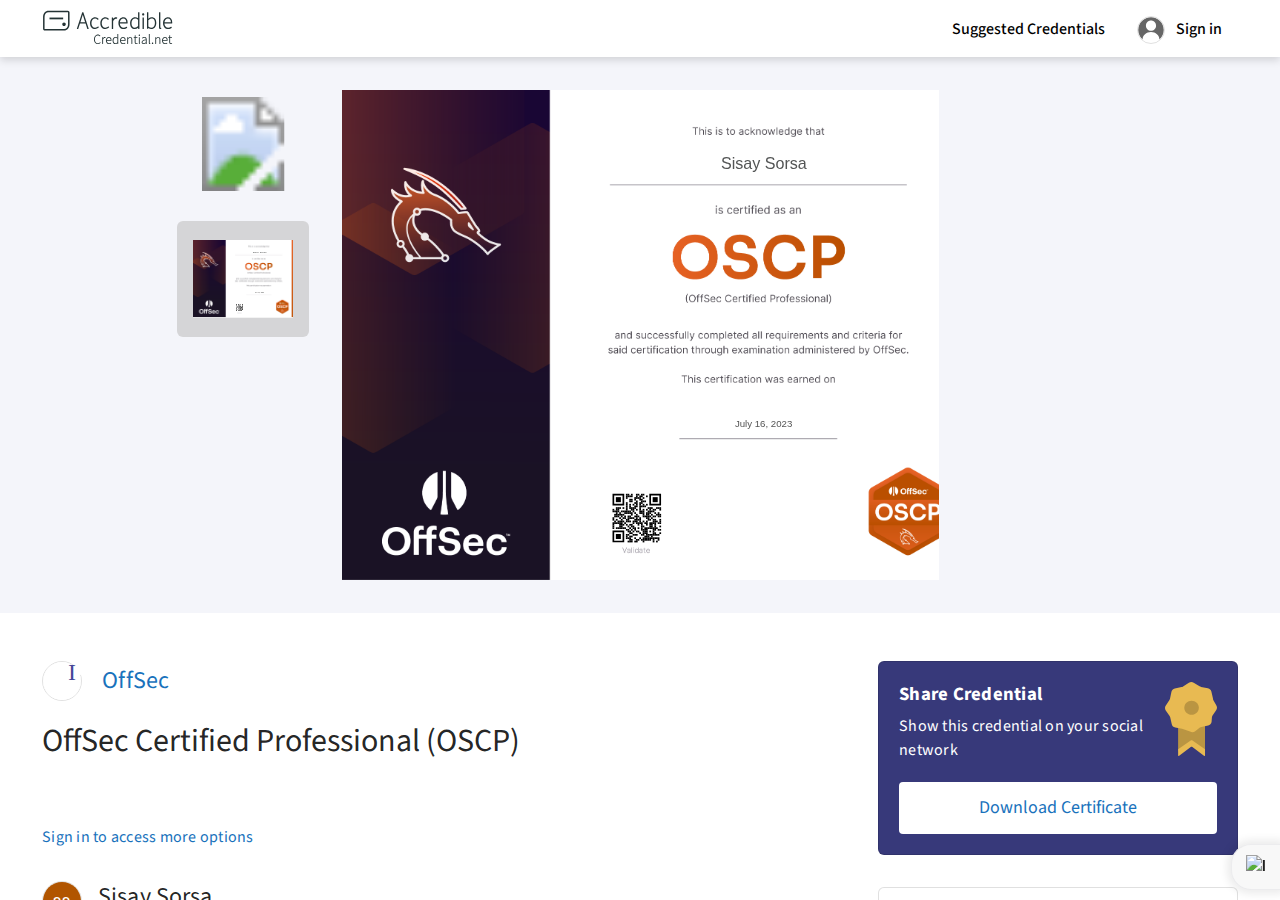
==== commit fd2ae09d: "Add files via upload" ====
--- a/cert.html
+++ b/cert.html
@@ -104,11 +104,11 @@
 <path d="M99,50C99,22.9,77.1,1,50,1S1,22.9,1,50c0,14.6,6.4,27.7,16.5,36.6C17.6,70.8,32.1,58,50,58s32.4,12.8,32.5,28.6
 	C92.6,77.7,99,64.6,99,50z M50,52.8c-10.8,0-19.5-8.7-19.5-19.5c0-10.8,8.7-19.5,19.5-19.5s19.5,8.7,19.5,19.5
 	C69.5,44.1,60.8,52.8,50,52.8z"></path>
-</svg></mat-icon></div><!----><!----><!----></div></accredible-avatar></div><a _ngcontent-isx-c142="" target="_blank" class="link-with-icon ng-star-inserted" href="https://www.offsec.com/?aad=BAhJIkR7InR5cGUiOiJpc3N1ZXIiLCJ1cmwiOiJodHRwczovL3d3dy5vZmZzZWMuY29tLyIsImlkIjo3ODM4MjQ1NX0GOgZFVA%3D%3D--8b6b721b278dce8f283042cbf139ce6b3f8b9d4a" aria-label="OffSec website - opens in a new tab" rel="noopener"><span _ngcontent-isx-c142="" class="trailing-margin">OffSec</span><accredible-icon _ngcontent-isx-c142="" aria-hidden="true"><span class="icon-external" aria-hidden="true"></span></accredible-icon></a><!----></div><div _ngcontent-isx-c142="" role="region" aria-label="Credential information"><h1 _ngcontent-isx-c142="" class="mat-h1"><span _ngcontent-isx-c142="">OffSec Certified Professional (OSCP)</span></h1><div _ngcontent-isx-c142="" class="menu-container ng-star-inserted"><accredible-responsive-menu _ngcontent-isx-c142="" class="align-start not-custom-credential" _nghost-isx-c139="" style="visibility: visible;"><div _ngcontent-isx-c139="" class="responsive-menu-container"><a _ngcontent-isx-c142="" mat-button="" target="_blank" class="mat-focus-indicator mat-tooltip-trigger mat-button mat-button-base ng-star-inserted" href="https://api.accredible.com/v1/credential/generate_certificate_pdf?credential_id=78382455&amp;mode=pdf&amp;__hstc=36082943.ee77343532c84c1698bc2594873c5e56.1695846832997.1695846832997.1695846832997.1&amp;__hssc=36082943.6.1695846832998&amp;__hsfp=1395273639" id="rmi-pdf" aria-disabled="false" rel="noopener" aria-describedby="cdk-describedby-message-isx-1-3" cdk-describedby-host="isx-1"><span class="mat-button-wrapper"><accredible-icon _ngcontent-isx-c142="" class="ng-star-inserted"><span class="icon-pdf" aria-hidden="true"></span></accredible-icon><!----> PDF </span><span matripple="" class="mat-ripple mat-button-ripple"></span><span class="mat-button-focus-overlay"></span></a><!----><!----><!----><!----><!----><!----><a _ngcontent-isx-c142="" mat-button="" target="_blank" class="mat-focus-indicator mat-tooltip-trigger mat-button mat-button-base ng-star-inserted" href="https://api.accredible.com/v1/credential/generate_baked_badge?credential_id=78382455&amp;__hstc=36082943.ee77343532c84c1698bc2594873c5e56.1695846832997.1695846832997.1695846832997.1&amp;__hssc=36082943.6.1695846832998&amp;__hsfp=1395273639" id="rmi-badge" aria-disabled="false" rel="noopener" aria-describedby="cdk-describedby-message-isx-1-4" cdk-describedby-host="isx-1"><span class="mat-button-wrapper"><accredible-icon _ngcontent-isx-c142="" class="ng-star-inserted"><span class="icon-image" aria-hidden="true"></span></accredible-icon><!----> Badge </span><span matripple="" class="mat-ripple mat-button-ripple"></span><span class="mat-button-focus-overlay"></span></a><!----><!----><!----><!----><!----><!----><button _ngcontent-isx-c142="" mat-button="" class="mat-focus-indicator mat-tooltip-trigger mat-button mat-button-base ng-star-inserted" id="rmi-email" aria-describedby="cdk-describedby-message-isx-1-5" cdk-describedby-host="isx-1"><span class="mat-button-wrapper"><accredible-icon _ngcontent-isx-c142="" class="ng-star-inserted"><span class="icon-share1" aria-hidden="true"></span></accredible-icon><!----> Email </span><span matripple="" class="mat-ripple mat-button-ripple"></span><span class="mat-button-focus-overlay"></span></button><!----><!----><!----><!----><!----><!----><button _ngcontent-isx-c142="" mat-button="" class="mat-focus-indicator mat-tooltip-trigger mat-button mat-button-base ng-star-inserted" id="rmi-embed" aria-describedby="cdk-describedby-message-isx-1-6" cdk-describedby-host="isx-1"><span class="mat-button-wrapper"><accredible-icon _ngcontent-isx-c142="" class="ng-star-inserted"><span class="icon-embed" aria-hidden="true"></span></accredible-icon><!----> Embed </span><span matripple="" class="mat-ripple mat-button-ripple"></span><span class="mat-button-focus-overlay"></span></button><!----><!----><!----><!----><!----><!----><button _ngcontent-isx-c142="" mat-button="" class="mat-focus-indicator mat-tooltip-trigger mat-button mat-button-base btn-help ng-star-inserted" id="rmi-help"><span class="mat-button-wrapper"><accredible-icon _ngcontent-isx-c142="" class="ng-star-inserted"><span class="icon-help1" aria-hidden="true"></span></accredible-icon><!----> Help </span><span matripple="" class="mat-ripple mat-button-ripple"></span><span class="mat-button-focus-overlay"></span></button><!----><!----><!----><!----><!----><!----><!----><!----><!----><div _ngcontent-isx-c139=""><div _ngcontent-isx-c139="" class="ng-star-inserted"><button _ngcontent-isx-c142="" mat-button="" class="mat-focus-indicator mat-menu-trigger mat-tooltip-trigger mat-button mat-button-base ng-star-inserted" id="credentialMenuTriggerButton" aria-haspopup="menu" aria-expanded="false" aria-describedby="cdk-describedby-message-isx-1-7" cdk-describedby-host="isx-1"><span class="mat-button-wrapper"><span _ngcontent-isx-c142="">More</span><mat-icon _ngcontent-isx-c142="" role="img" class="mat-icon notranslate material-icons mat-ligature-font mat-icon-no-color" aria-hidden="true" data-mat-icon-type="font">arrow_drop_down</mat-icon></span><span matripple="" class="mat-ripple mat-button-ripple"></span><span class="mat-button-focus-overlay"></span></button><!----><!----></div><!----><mat-menu _ngcontent-isx-c139="" xposition="before" class="ng-tns-c27-0 ng-star-inserted"><!----></mat-menu></div></div></accredible-responsive-menu></div><!----><!----><div _ngcontent-isx-c142="" class="sign-in-more-options ng-star-inserted"><a _ngcontent-isx-c142="" href="https://v2.accounts.accredible.com/login?app=recipient-portal&amp;origin=https%3A%2F%2Fwww.credential.net%2F569fda20-5505-4670-8231-12aa2d5af2c1&amp;__hstc=36082943.ee77343532c84c1698bc2594873c5e56.1695846832997.1695846832997.1695846832997.1&amp;__hssc=36082943.6.1695846832998&amp;__hsfp=1395273639" rel="noopener"> Sign in to access more options </a></div><!----></div><div _ngcontent-isx-c142="" class="main-panel-expand-container el-with-content-fade" style="max-height: 60px; overflow: hidden; -webkit-mask-image: linear-gradient(to top, transparent 8%, black 56%); transition: max-height 0.2845s cubic-bezier(0.9, 0.1, 0.83, 0.67) 0s;"><div _ngcontent-isx-c142="" class="recipient-issuer row-xs"><div _ngcontent-isx-c142="" class="recipient"><accredible-avatar _ngcontent-isx-c142="" class="trailing-margin-wide" _nghost-isx-c109=""><div _ngcontent-isx-c109="" class="wrapper with-border" style="width: 40px; height: 40px;"><div _ngcontent-isx-c109="" class="avatar ng-star-inserted" style="background-color: rgb(66, 0, 255);"><svg _ngcontent-isx-c109="" xmlns="http://www.w3.org/2000/svg" aria-hidden="true" x="0" y="0" viewBox="0 0 40 40" focusable="false"><style _ngcontent-isx-c109=""> @import url('https://fonts.googleapis.com/css?family=Roboto:500'); </style><text _ngcontent-isx-c109="" font-family="Roboto" font-size="14px" font-weight="500" letter-spacing="1" dominant-baseline="central" text-anchor="middle" focusable="false" x="50%" y="50%" style="fill: rgb(255, 255, 255);"> TS </text></svg></div><!----><!----><!----><div _ngcontent-isx-c109="" class="avatar default ng-star-inserted"><mat-icon _ngcontent-isx-c109="" svgicon="user" class="mat-icon notranslate mat-icon-no-color" aria-hidden="true" data-mat-icon-type="svg" data-mat-icon-name="user"><svg version="1.1" xmlns="http://www.w3.org/2000/svg" x="0px" y="0px" viewBox="0 0 100 100" style="enable-background:new 0 0 100 100;" xml:space="preserve" fit="" height="100%" width="100%" preserveAspectRatio="xMidYMid meet" focusable="false">
+</svg></mat-icon></div><!----><!----><!----></div></accredible-avatar></div><a _ngcontent-isx-c142="" target="_blank" class="link-with-icon ng-star-inserted" href="https://www.offsec.com/?aad=BAhJIkR7InR5cGUiOiJpc3N1ZXIiLCJ1cmwiOiJodHRwczovL3d3dy5vZmZzZWMuY29tLyIsImlkIjo3ODM4MjQ1NX0GOgZFVA%3D%3D--8b6b721b278dce8f283042cbf139ce6b3f8b9d4a" aria-label="OffSec website - opens in a new tab" rel="noopener"><span _ngcontent-isx-c142="" class="trailing-margin">OffSec</span></accredible-icon></a><!----></div><div _ngcontent-isx-c142="" role="region" aria-label="Credential information"><h1 _ngcontent-isx-c142="" class="mat-h1"><span _ngcontent-isx-c142="">OffSec Certified Professional (OSCP)</span></h1><div _ngcontent-isx-c142="" class="menu-container ng-star-inserted"><accredible-responsive-menu _ngcontent-isx-c142="" class="align-start not-custom-credential" _nghost-isx-c139="" style="visibility: visible;"><div _ngcontent-isx-c139="" class="responsive-menu-container"><!----><!----><!----><!----><!----><!----><!----><!----><!----><div _ngcontent-isx-c139=""><div _ngcontent-isx-c139="" class="ng-star-inserted"><button _ngcontent-isx-c142="" mat-button="" class="mat-focus-indicator mat-menu-trigger mat-tooltip-trigger mat-button mat-button-base ng-star-inserted" id="credentialMenuTriggerButton" aria-haspopup="menu" aria-expanded="false" aria-describedby="cdk-describedby-message-isx-1-7" cdk-describedby-host="isx-1"><span class="mat-button-wrapper"><span matripple="" class="mat-ripple mat-button-ripple"></span><span class="mat-button-focus-overlay"></span></button><!----><!----></div><!----><mat-menu _ngcontent-isx-c139="" xposition="before" class="ng-tns-c27-0 ng-star-inserted"><!----></mat-menu></div></div></accredible-responsive-menu></div><!----><!----><div _ngcontent-isx-c142="" class="sign-in-more-options ng-star-inserted"><a _ngcontent-isx-c142="" href="https://v2.accounts.accredible.com/login?app=recipient-portal&amp;origin=https%3A%2F%2Fwww.credential.net%2F569fda20-5505-4670-8231-12aa2d5af2c1&amp;__hstc=36082943.ee77343532c84c1698bc2594873c5e56.1695846832997.1695846832997.1695846832997.1&amp;__hssc=36082943.6.1695846832998&amp;__hsfp=1395273639" rel="noopener"> Sign in to access more options </a></div><!----></div><div _ngcontent-isx-c142="" class="main-panel-expand-container el-with-content-fade" style="max-height: 60px; overflow: hidden; -webkit-mask-image: linear-gradient(to top, transparent 8%, black 56%); transition: max-height 0.2845s cubic-bezier(0.9, 0.1, 0.83, 0.67) 0s;"><div _ngcontent-isx-c142="" class="recipient-issuer row-xs"><div _ngcontent-isx-c142="" class="recipient"><accredible-avatar _ngcontent-isx-c142="" class="trailing-margin-wide" _nghost-isx-c109=""><div _ngcontent-isx-c109="" class="wrapper with-border" style="width: 40px; height: 40px;"><div _ngcontent-isx-c109="" class="avatar ng-star-inserted" style="background-color: #b15500;" style="background-color: rgb(66, 0, 255);"><svg _ngcontent-isx-c109="" xmlns="http://www.w3.org/2000/svg" aria-hidden="true" x="0" y="0" viewBox="0 0 40 40" focusable="false"><style _ngcontent-isx-c109=""> @import url('https://fonts.googleapis.com/css?family=Roboto:500'); </style><text _ngcontent-isx-c109="" font-family="Roboto" font-size="14px" font-weight="500" letter-spacing="1" dominant-baseline="central" text-anchor="middle" focusable="false" x="50%" y="50%" style="fill: rgb(255, 255, 255);"> SS </text></svg></div><!----><!----><!----><div _ngcontent-isx-c109="" class="avatar default ng-star-inserted"><mat-icon _ngcontent-isx-c109="" svgicon="user" class="mat-icon notranslate mat-icon-no-color" aria-hidden="true" data-mat-icon-type="svg" data-mat-icon-name="user"><svg version="1.1" xmlns="http://www.w3.org/2000/svg" x="0px" y="0px" viewBox="0 0 100 100" style="enable-background:new 0 0 100 100;" xml:space="preserve" fit="" height="100%" width="100%" preserveAspectRatio="xMidYMid meet" focusable="false">
 <path d="M99,50C99,22.9,77.1,1,50,1S1,22.9,1,50c0,14.6,6.4,27.7,16.5,36.6C17.6,70.8,32.1,58,50,58s32.4,12.8,32.5,28.6
 	C92.6,77.7,99,64.6,99,50z M50,52.8c-10.8,0-19.5-8.7-19.5-19.5c0-10.8,8.7-19.5,19.5-19.5s19.5,8.7,19.5,19.5
 	C69.5,44.1,60.8,52.8,50,52.8z"></path>
-</svg></mat-icon></div><!----><!----><!----></div></accredible-avatar><div _ngcontent-isx-c142="" class="info"><h2 _ngcontent-isx-c142="" class="name mat-h2">Sisay Sorsa</h2><div _ngcontent-isx-c142="" class="subtitle"><div _ngcontent-isx-c142=""><a _ngcontent-isx-c142="" data-cy="view-all-credentials-link" aria-label="View all credentials earned bySisay Sorsa" href="https://www.credential.net/profile/tusharsingh937488/wallet"> View All Credentials </a><!----></div><div _ngcontent-isx-c142=""><!----></div></div></div></div></div><accredible-divider _ngcontent-isx-c142="" _nghost-isx-c93=""><mat-divider _ngcontent-isx-c93="" aria-hidden="true" class="mat-divider mat-divider-horizontal" aria-orientation="horizontal"></mat-divider></accredible-divider><div _ngcontent-isx-c142="" class="description">An OSCP has demonstrated the ability to use persistence, creativity, and perceptiveness to identify vulnerabilities and execute organized attacks under tight time constraints. They can:
+</svg></mat-icon></div><!----><!----><!----></div></accredible-avatar><div _ngcontent-isx-c142="" class="info"><h2 _ngcontent-isx-c142="" class="name mat-h2">Sisay Sorsa</h2><div _ngcontent-isx-c142="" class="subtitle"><div _ngcontent-isx-c142=""><!----></div><div _ngcontent-isx-c142=""><!----></div></div></div></div></div><accredible-divider _ngcontent-isx-c142="" _nghost-isx-c93=""><mat-divider _ngcontent-isx-c93="" aria-hidden="true" class="mat-divider mat-divider-horizontal" aria-orientation="horizontal"></mat-divider></accredible-divider><div _ngcontent-isx-c142="" class="description">An OSCP has demonstrated the ability to use persistence, creativity, and perceptiveness to identify vulnerabilities and execute organized attacks under tight time constraints. They can:
 
 * Use information gathering techniques to identify and enumerate targets running various operating systems and services
 * Write scripts and tools to aid in the penetration testing process
@@ -117,7 +117,7 @@
 * Identify and exploit XSS, SQL injection, and file inclusion vulnerabilities in web applications
 * Leverage tunneling techniques to pivot between networks
 
-OSCP holders have also shown they can think outside the box while managing both time and resources.</div><div _ngcontent-isx-c142="" class="skills-knowledge ng-star-inserted"><h2 _ngcontent-isx-c142="" class="mat-h3">Skills / Knowledge</h2><accredible-chip-list _ngcontent-isx-c142="" _nghost-isx-c138=""><ul _ngcontent-isx-c138=""><li _ngcontent-isx-c138="" class="ng-star-inserted"><accredible-chip _ngcontent-isx-c138="" _nghost-isx-c113=""><div _ngcontent-isx-c113="" class="mat-tooltip-trigger"><!----><span _ngcontent-isx-c113=""> Kali Linux </span><!----></div><!----></accredible-chip></li><li _ngcontent-isx-c138="" class="ng-star-inserted"><accredible-chip _ngcontent-isx-c138="" _nghost-isx-c113=""><div _ngcontent-isx-c113="" class="mat-tooltip-trigger"><!----><span _ngcontent-isx-c113=""> Network Vulnerability Scanning </span><!----></div><!----></accredible-chip></li><li _ngcontent-isx-c138="" class="ng-star-inserted"><accredible-chip _ngcontent-isx-c138="" _nghost-isx-c113=""><div _ngcontent-isx-c113="" class="mat-tooltip-trigger"><!----><span _ngcontent-isx-c113=""> Buffer Overflow Exploits </span><!----></div><!----></accredible-chip></li><li _ngcontent-isx-c138="" class="ng-star-inserted"><accredible-chip _ngcontent-isx-c138="" _nghost-isx-c113=""><div _ngcontent-isx-c113="" class="mat-tooltip-trigger"><!----><span _ngcontent-isx-c113=""> Exploitation </span><!----></div><!----></accredible-chip></li><li _ngcontent-isx-c138="" class="ng-star-inserted"><accredible-chip _ngcontent-isx-c138="" _nghost-isx-c113=""><div _ngcontent-isx-c113="" class="mat-tooltip-trigger"><!----><span _ngcontent-isx-c113=""> Client Side Attacks </span><!----></div><!----></accredible-chip></li><li _ngcontent-isx-c138="" class="ng-star-inserted"><accredible-chip _ngcontent-isx-c138="" _nghost-isx-c113=""><div _ngcontent-isx-c113="" class="mat-tooltip-trigger"><!----><span _ngcontent-isx-c113=""> Web Exploitation </span><!----></div><!----></accredible-chip></li><li _ngcontent-isx-c138="" class="ng-star-inserted"><accredible-chip _ngcontent-isx-c138="" _nghost-isx-c113=""><div _ngcontent-isx-c113="" class="mat-tooltip-trigger"><!----><span _ngcontent-isx-c113=""> Password Attacks </span><!----></div><!----></accredible-chip></li><li _ngcontent-isx-c138="" class="ng-star-inserted"><accredible-chip _ngcontent-isx-c138="" _nghost-isx-c113=""><div _ngcontent-isx-c113="" class="mat-tooltip-trigger"><!----><span _ngcontent-isx-c113=""> Pivoting </span><!----></div><!----></accredible-chip></li><li _ngcontent-isx-c138="" class="ng-star-inserted"><accredible-chip _ngcontent-isx-c138="" _nghost-isx-c113=""><div _ngcontent-isx-c113="" class="mat-tooltip-trigger"><!----><span _ngcontent-isx-c113=""> Antivirus Exploitation </span><!----></div><!----></accredible-chip></li><li _ngcontent-isx-c138="" class="ng-star-inserted"><accredible-chip _ngcontent-isx-c138="" _nghost-isx-c113=""><div _ngcontent-isx-c113="" class="mat-tooltip-trigger"><!----><span _ngcontent-isx-c113=""> Advanced Command Line </span><!----></div><!----></accredible-chip></li><li _ngcontent-isx-c138="" class="ng-star-inserted"><accredible-chip _ngcontent-isx-c138="" _nghost-isx-c113=""><div _ngcontent-isx-c113="" class="mat-tooltip-trigger"><!----><span _ngcontent-isx-c113=""> Practical Tools </span><!----></div><!----></accredible-chip></li><li _ngcontent-isx-c138="" class="ng-star-inserted"><accredible-chip _ngcontent-isx-c138="" _nghost-isx-c113=""><div _ngcontent-isx-c113="" class="mat-tooltip-trigger"><!----><span _ngcontent-isx-c113=""> Bash Scripting </span><!----></div><!----></accredible-chip></li><li _ngcontent-isx-c138="" class="ng-star-inserted"><accredible-chip _ngcontent-isx-c138="" _nghost-isx-c113=""><div _ngcontent-isx-c113="" class="mat-tooltip-trigger"><!----><span _ngcontent-isx-c113=""> Active Information Gathering </span><!----></div><!----></accredible-chip></li><li _ngcontent-isx-c138="" class="ng-star-inserted"><accredible-chip _ngcontent-isx-c138="" _nghost-isx-c113=""><div _ngcontent-isx-c113="" class="mat-tooltip-trigger"><!----><span _ngcontent-isx-c113=""> Passive Information Gathering </span><!----></div><!----></accredible-chip></li><li _ngcontent-isx-c138="" class="ng-star-inserted"><accredible-chip _ngcontent-isx-c138="" _nghost-isx-c113=""><div _ngcontent-isx-c113="" class="mat-tooltip-trigger"><!----><span _ngcontent-isx-c113=""> Vulnerability Scanning </span><!----></div><!----></accredible-chip></li><li _ngcontent-isx-c138="" class="ng-star-inserted"><accredible-chip _ngcontent-isx-c138="" _nghost-isx-c113=""><div _ngcontent-isx-c113="" class="mat-tooltip-trigger"><!----><span _ngcontent-isx-c113=""> Web Application Attacks </span><!----></div><!----></accredible-chip></li><li _ngcontent-isx-c138="" class="ng-star-inserted"><accredible-chip _ngcontent-isx-c138="" _nghost-isx-c113=""><div _ngcontent-isx-c113="" class="mat-tooltip-trigger"><!----><span _ngcontent-isx-c113=""> Windows Buffer Overflow </span><!----></div><!----></accredible-chip></li><li _ngcontent-isx-c138="" class="ng-star-inserted"><accredible-chip _ngcontent-isx-c138="" _nghost-isx-c113=""><div _ngcontent-isx-c113="" class="mat-tooltip-trigger"><!----><span _ngcontent-isx-c113=""> Linux Buffer Overflow </span><!----></div><!----></accredible-chip></li><li _ngcontent-isx-c138="" class="ng-star-inserted"><accredible-chip _ngcontent-isx-c138="" _nghost-isx-c113=""><div _ngcontent-isx-c113="" class="mat-tooltip-trigger"><!----><span _ngcontent-isx-c113=""> Locating Public Exploits </span><!----></div><!----></accredible-chip></li><li _ngcontent-isx-c138="" class="ng-star-inserted"><accredible-chip _ngcontent-isx-c138="" _nghost-isx-c113=""><div _ngcontent-isx-c113="" class="mat-tooltip-trigger"><!----><span _ngcontent-isx-c113=""> Fixing Public Exploits </span><!----></div><!----></accredible-chip></li><li _ngcontent-isx-c138="" class="ng-star-inserted"><accredible-chip _ngcontent-isx-c138="" _nghost-isx-c113=""><div _ngcontent-isx-c113="" class="mat-tooltip-trigger"><!----><span _ngcontent-isx-c113=""> File Transfers </span><!----></div><!----></accredible-chip></li><li _ngcontent-isx-c138="" class="ng-star-inserted"><accredible-chip _ngcontent-isx-c138="" _nghost-isx-c113=""><div _ngcontent-isx-c113="" class="mat-tooltip-trigger"><!----><span _ngcontent-isx-c113=""> Antivirus Evasion </span><!----></div><!----></accredible-chip></li><li _ngcontent-isx-c138="" class="ng-star-inserted"><accredible-chip _ngcontent-isx-c138="" _nghost-isx-c113=""><div _ngcontent-isx-c113="" class="mat-tooltip-trigger"><!----><span _ngcontent-isx-c113=""> Port Redirection </span><!----></div><!----></accredible-chip></li><li _ngcontent-isx-c138="" class="ng-star-inserted"><accredible-chip _ngcontent-isx-c138="" _nghost-isx-c113=""><div _ngcontent-isx-c113="" class="mat-tooltip-trigger"><!----><span _ngcontent-isx-c113=""> Tunneling </span><!----></div><!----></accredible-chip></li><li _ngcontent-isx-c138="" class="ng-star-inserted"><accredible-chip _ngcontent-isx-c138="" _nghost-isx-c113=""><div _ngcontent-isx-c113="" class="mat-tooltip-trigger"><!----><span _ngcontent-isx-c113=""> Active Directory Attacks </span><!----></div><!----></accredible-chip></li><li _ngcontent-isx-c138="" class="ng-star-inserted"><accredible-chip _ngcontent-isx-c138="" _nghost-isx-c113=""><div _ngcontent-isx-c113="" class="mat-tooltip-trigger"><!----><span _ngcontent-isx-c113=""> PowerShell Empire </span><!----></div><!----></accredible-chip></li><li _ngcontent-isx-c138="" class="ng-star-inserted"><accredible-chip _ngcontent-isx-c138="" _nghost-isx-c113=""><div _ngcontent-isx-c113="" class="mat-tooltip-trigger"><!----><span _ngcontent-isx-c113=""> Privilege Escalation </span><!----></div><!----></accredible-chip></li><li _ngcontent-isx-c138="" class="ng-star-inserted"><accredible-chip _ngcontent-isx-c138="" _nghost-isx-c113=""><div _ngcontent-isx-c113="" class="mat-tooltip-trigger"><!----><span _ngcontent-isx-c113=""> Metasploit </span><!----></div><!----></accredible-chip></li><li _ngcontent-isx-c138="" class="ng-star-inserted"><accredible-chip _ngcontent-isx-c138="" _nghost-isx-c113=""><div _ngcontent-isx-c113="" class="mat-tooltip-trigger"><!----><span _ngcontent-isx-c113=""> Port Scanning </span><!----></div><!----></accredible-chip></li><li _ngcontent-isx-c138="" class="ng-star-inserted"><accredible-chip _ngcontent-isx-c138="" _nghost-isx-c113=""><div _ngcontent-isx-c113="" class="mat-tooltip-trigger"><!----><span _ngcontent-isx-c113=""> Information Gathering </span><!----></div><!----></accredible-chip></li><!----></ul></accredible-chip-list></div><!----><!----><!----><div _ngcontent-isx-c142="" class="dates row"><div _ngcontent-isx-c142="" class="issued-on"><h2 _ngcontent-isx-c142="" class="mat-h4">Issued on</h2><div _ngcontent-isx-c142="">July 16, 2023</div></div><div _ngcontent-isx-c142="" class="expires-on"><h2 _ngcontent-isx-c142="" class="mat-h4">Expires on</h2><div _ngcontent-isx-c142="" class="mat-body-2"> Does not expire </div></div></div><rp-earning-criteria _ngcontent-isx-c142=""><div class="earning-criteria-container ng-star-inserted"><h2 class="mat-h3">Earning Criteria</h2><h3 class="mat-h4 ng-star-inserted">Required</h3><div class="criteria-list-container ng-star-inserted"><div class="criteria-row ng-star-inserted"><accredible-chip _nghost-isx-c113=""><div _ngcontent-isx-c113="" class="mat-tooltip-trigger"><accredible-icon _ngcontent-isx-c113="" class="trailing-margin-narrow ng-star-inserted" _nghost-isx-c112=""><!----><!----><span _ngcontent-isx-c112="" class="icon-ec-course ng-star-inserted"></span><!----><!----><!----></accredible-icon><!----><span _ngcontent-isx-c113=""> course </span><!----></div><!----></accredible-chip><div class="ng-star-inserted"><a target="_blank" href="https://www.offsec.com/courses/pen-200/"> PEN-200: Penetration Testing with Kali Linux </a></div><!----><!----></div><!----></div><!----><!----><!----><!----></div><!----><!----><!----><!----></rp-earning-criteria><div _ngcontent-isx-c142="" role="region" aria-label="Credential evidence" class="ng-star-inserted"><!----></div><!----><!----></div><div _ngcontent-isx-c142="" class="expand-button-container"><button _ngcontent-isx-c142="" mat-button="" type="button" color="primary" class="mat-focus-indicator mat-button mat-button-base mat-primary"><span class="mat-button-wrapper"><span _ngcontent-isx-c142="" class="trailing-margin">Show more</span><mat-icon _ngcontent-isx-c142="" role="img" class="mat-icon notranslate material-icons mat-ligature-font mat-icon-no-color" aria-hidden="true" data-mat-icon-type="font">arrow_drop_down</mat-icon></span><span matripple="" class="mat-ripple mat-button-ripple"></span><span class="mat-button-focus-overlay"></span></button></div></div><div _ngcontent-isx-c142="" class="detail-panel"><rp-sharing-widget _ngcontent-isx-c142="" _nghost-isx-c132="" class="ng-star-inserted"><aside _ngcontent-isx-c132="" class="widget sharing-widget ng-star-inserted" aria-label="Sharing links"><div _ngcontent-isx-c132="" class="header"><div _ngcontent-isx-c132=""><h3 _ngcontent-isx-c132="">Share Credential</h3><div _ngcontent-isx-c132="" class="trailing-margin">Show this credential on your social network</div></div><img _ngcontent-isx-c132="" src="./cert_files/rosette.svg" alt=""></div><button _ngcontent-isx-c132="" mat-flat-button="" color="primary" class="mat-focus-indicator linkedin-add mat-flat-button mat-button-base mat-primary ng-star-inserted"> <a href="./cert_files/oscp.png" download><span class="mat-button-wrapper"> Download Certificate </span></a><span matripple="" class="mat-ripple mat-button-ripple"></span><span class="mat-button-focus-overlay"></span></button><!----></aside><!----><!----><!----></rp-sharing-widget><!----><rp-continue-learning-widget _ngcontent-isx-c142="" _nghost-isx-c131="" class="ng-star-inserted"><!----><!----><!----></rp-continue-learning-widget><!----><rp-pathways-widget _ngcontent-isx-c142="" _nghost-isx-c136="" class="ng-star-inserted"><!----><!----><!----></rp-pathways-widget><!----><!----><rp-verify-widget _ngcontent-isx-c142="" _nghost-isx-c128="" class="ng-star-inserted"><div _ngcontent-isx-c128="" class="widget ng-star-inserted" aria-label="Credential Verification"><h3 _ngcontent-isx-c128="">Credential Verification</h3><div _ngcontent-isx-c128="" class="ng-star-inserted"><mat-icon _ngcontent-isx-c128="" role="img" class="mat-icon notranslate verified-small trailing-margin-narrow acc-icon-verified material-icons mat-ligature-font mat-icon-no-color" aria-hidden="true" data-mat-icon-type="font"></mat-icon><span _ngcontent-isx-c128="">This credential is from a <strong>verified issuer</strong></span></div><!----><div _ngcontent-isx-c128="" class="ng-star-inserted"><mat-icon _ngcontent-isx-c128="" role="img" class="mat-icon notranslate blockchain-small trailing-margin-narrow acc-icon-blockchain material-icons mat-ligature-font mat-icon-no-color" aria-hidden="true" data-mat-icon-type="font"></mat-icon><span _ngcontent-isx-c128="">Blockchain ID: <strong>800196</strong></span></div><!----><button _ngcontent-isx-c128="" mat-stroked-button="" color="primary" class="mat-focus-indicator mat-stroked-button mat-button-base mat-primary"><span class="mat-button-wrapper"> Verify Credential </span><span matripple="" class="mat-ripple mat-button-ripple"></span><span class="mat-button-focus-overlay"></span></button></div><!----></rp-verify-widget><!----><!----><rp-more-about-widget _ngcontent-isx-c142="" _nghost-isx-c129="" class="ng-star-inserted"><aside _ngcontent-isx-c129="" class="widget ng-star-inserted" aria-label="More information about OffSec"><h3 _ngcontent-isx-c129="">More about the Issuer</h3><div _ngcontent-isx-c129="" class="more-about"><div _ngcontent-isx-c129="" class="more-about-details"><div _ngcontent-isx-c129="" class="more-about-info"><div _ngcontent-isx-c129="" class="more-about-logo"><mat-icon _ngcontent-isx-c129="" role="img" class="mat-icon notranslate more-about-icon trailing-margin-narrow acc-icon-verified material-icons mat-ligature-font mat-icon-no-color ng-star-inserted" aria-hidden="true" data-mat-icon-type="font"></mat-icon><!----><accredible-avatar _ngcontent-isx-c129="" class="trailing-margin-wide" _nghost-isx-c109=""><div _ngcontent-isx-c109="" class="wrapper with-border" style="width: 40px; height: 40px;"><div _ngcontent-isx-c109="" aria-hidden="true" class="avatar ng-lazyloading ng-star-inserted"></div><!----><!----><div _ngcontent-isx-c109="" class="avatar default ng-star-inserted"><mat-icon _ngcontent-isx-c109="" svgicon="user" class="mat-icon notranslate mat-icon-no-color" aria-hidden="true" data-mat-icon-type="svg" data-mat-icon-name="user"><svg version="1.1" xmlns="http://www.w3.org/2000/svg" x="0px" y="0px" viewBox="0 0 100 100" style="enable-background:new 0 0 100 100;" xml:space="preserve" fit="" height="100%" width="100%" preserveAspectRatio="xMidYMid meet" focusable="false">
+OSCP holders have also shown they can think outside the box while managing both time and resources.</div><div _ngcontent-isx-c142="" class="skills-knowledge ng-star-inserted"><h2 _ngcontent-isx-c142="" class="mat-h3">Skills / Knowledge</h2><accredible-chip-list _ngcontent-isx-c142="" _nghost-isx-c138=""><ul _ngcontent-isx-c138=""><li _ngcontent-isx-c138="" class="ng-star-inserted"><accredible-chip _ngcontent-isx-c138="" _nghost-isx-c113=""><div _ngcontent-isx-c113="" class="mat-tooltip-trigger"><!----><span _ngcontent-isx-c113=""> Kali Linux </span><!----></div><!----></accredible-chip></li><li _ngcontent-isx-c138="" class="ng-star-inserted"><accredible-chip _ngcontent-isx-c138="" _nghost-isx-c113=""><div _ngcontent-isx-c113="" class="mat-tooltip-trigger"><!----><span _ngcontent-isx-c113=""> Network Vulnerability Scanning </span><!----></div><!----></accredible-chip></li><li _ngcontent-isx-c138="" class="ng-star-inserted"><accredible-chip _ngcontent-isx-c138="" _nghost-isx-c113=""><div _ngcontent-isx-c113="" class="mat-tooltip-trigger"><!----><span _ngcontent-isx-c113=""> Buffer Overflow Exploits </span><!----></div><!----></accredible-chip></li><li _ngcontent-isx-c138="" class="ng-star-inserted"><accredible-chip _ngcontent-isx-c138="" _nghost-isx-c113=""><div _ngcontent-isx-c113="" class="mat-tooltip-trigger"><!----><span _ngcontent-isx-c113=""> Exploitation </span><!----></div><!----></accredible-chip></li><li _ngcontent-isx-c138="" class="ng-star-inserted"><accredible-chip _ngcontent-isx-c138="" _nghost-isx-c113=""><div _ngcontent-isx-c113="" class="mat-tooltip-trigger"><!----><span _ngcontent-isx-c113=""> Client Side Attacks </span><!----></div><!----></accredible-chip></li><li _ngcontent-isx-c138="" class="ng-star-inserted"><accredible-chip _ngcontent-isx-c138="" _nghost-isx-c113=""><div _ngcontent-isx-c113="" class="mat-tooltip-trigger"><!----><span _ngcontent-isx-c113=""> Web Exploitation </span><!----></div><!----></accredible-chip></li><li _ngcontent-isx-c138="" class="ng-star-inserted"><accredible-chip _ngcontent-isx-c138="" _nghost-isx-c113=""><div _ngcontent-isx-c113="" class="mat-tooltip-trigger"><!----><span _ngcontent-isx-c113=""> Password Attacks </span><!----></div><!----></accredible-chip></li><li _ngcontent-isx-c138="" class="ng-star-inserted"><accredible-chip _ngcontent-isx-c138="" _nghost-isx-c113=""><div _ngcontent-isx-c113="" class="mat-tooltip-trigger"><!----><span _ngcontent-isx-c113=""> Pivoting </span><!----></div><!----></accredible-chip></li><li _ngcontent-isx-c138="" class="ng-star-inserted"><accredible-chip _ngcontent-isx-c138="" _nghost-isx-c113=""><div _ngcontent-isx-c113="" class="mat-tooltip-trigger"><!----><span _ngcontent-isx-c113=""> Antivirus Exploitation </span><!----></div><!----></accredible-chip></li><li _ngcontent-isx-c138="" class="ng-star-inserted"><accredible-chip _ngcontent-isx-c138="" _nghost-isx-c113=""><div _ngcontent-isx-c113="" class="mat-tooltip-trigger"><!----><span _ngcontent-isx-c113=""> Advanced Command Line </span><!----></div><!----></accredible-chip></li><li _ngcontent-isx-c138="" class="ng-star-inserted"><accredible-chip _ngcontent-isx-c138="" _nghost-isx-c113=""><div _ngcontent-isx-c113="" class="mat-tooltip-trigger"><!----><span _ngcontent-isx-c113=""> Practical Tools </span><!----></div><!----></accredible-chip></li><li _ngcontent-isx-c138="" class="ng-star-inserted"><accredible-chip _ngcontent-isx-c138="" _nghost-isx-c113=""><div _ngcontent-isx-c113="" class="mat-tooltip-trigger"><!----><span _ngcontent-isx-c113=""> Bash Scripting </span><!----></div><!----></accredible-chip></li><li _ngcontent-isx-c138="" class="ng-star-inserted"><accredible-chip _ngcontent-isx-c138="" _nghost-isx-c113=""><div _ngcontent-isx-c113="" class="mat-tooltip-trigger"><!----><span _ngcontent-isx-c113=""> Active Information Gathering </span><!----></div><!----></accredible-chip></li><li _ngcontent-isx-c138="" class="ng-star-inserted"><accredible-chip _ngcontent-isx-c138="" _nghost-isx-c113=""><div _ngcontent-isx-c113="" class="mat-tooltip-trigger"><!----><span _ngcontent-isx-c113=""> Passive Information Gathering </span><!----></div><!----></accredible-chip></li><li _ngcontent-isx-c138="" class="ng-star-inserted"><accredible-chip _ngcontent-isx-c138="" _nghost-isx-c113=""><div _ngcontent-isx-c113="" class="mat-tooltip-trigger"><!----><span _ngcontent-isx-c113=""> Vulnerability Scanning </span><!----></div><!----></accredible-chip></li><li _ngcontent-isx-c138="" class="ng-star-inserted"><accredible-chip _ngcontent-isx-c138="" _nghost-isx-c113=""><div _ngcontent-isx-c113="" class="mat-tooltip-trigger"><!----><span _ngcontent-isx-c113=""> Web Application Attacks </span><!----></div><!----></accredible-chip></li><li _ngcontent-isx-c138="" class="ng-star-inserted"><accredible-chip _ngcontent-isx-c138="" _nghost-isx-c113=""><div _ngcontent-isx-c113="" class="mat-tooltip-trigger"><!----><span _ngcontent-isx-c113=""> Windows Buffer Overflow </span><!----></div><!----></accredible-chip></li><li _ngcontent-isx-c138="" class="ng-star-inserted"><accredible-chip _ngcontent-isx-c138="" _nghost-isx-c113=""><div _ngcontent-isx-c113="" class="mat-tooltip-trigger"><!----><span _ngcontent-isx-c113=""> Linux Buffer Overflow </span><!----></div><!----></accredible-chip></li><li _ngcontent-isx-c138="" class="ng-star-inserted"><accredible-chip _ngcontent-isx-c138="" _nghost-isx-c113=""><div _ngcontent-isx-c113="" class="mat-tooltip-trigger"><!----><span _ngcontent-isx-c113=""> Locating Public Exploits </span><!----></div><!----></accredible-chip></li><li _ngcontent-isx-c138="" class="ng-star-inserted"><accredible-chip _ngcontent-isx-c138="" _nghost-isx-c113=""><div _ngcontent-isx-c113="" class="mat-tooltip-trigger"><!----><span _ngcontent-isx-c113=""> Fixing Public Exploits </span><!----></div><!----></accredible-chip></li><li _ngcontent-isx-c138="" class="ng-star-inserted"><accredible-chip _ngcontent-isx-c138="" _nghost-isx-c113=""><div _ngcontent-isx-c113="" class="mat-tooltip-trigger"><!----><span _ngcontent-isx-c113=""> File Transfers </span><!----></div><!----></accredible-chip></li><li _ngcontent-isx-c138="" class="ng-star-inserted"><accredible-chip _ngcontent-isx-c138="" _nghost-isx-c113=""><div _ngcontent-isx-c113="" class="mat-tooltip-trigger"><!----><span _ngcontent-isx-c113=""> Antivirus Evasion </span><!----></div><!----></accredible-chip></li><li _ngcontent-isx-c138="" class="ng-star-inserted"><accredible-chip _ngcontent-isx-c138="" _nghost-isx-c113=""><div _ngcontent-isx-c113="" class="mat-tooltip-trigger"><!----><span _ngcontent-isx-c113=""> Port Redirection </span><!----></div><!----></accredible-chip></li><li _ngcontent-isx-c138="" class="ng-star-inserted"><accredible-chip _ngcontent-isx-c138="" _nghost-isx-c113=""><div _ngcontent-isx-c113="" class="mat-tooltip-trigger"><!----><span _ngcontent-isx-c113=""> Tunneling </span><!----></div><!----></accredible-chip></li><li _ngcontent-isx-c138="" class="ng-star-inserted"><accredible-chip _ngcontent-isx-c138="" _nghost-isx-c113=""><div _ngcontent-isx-c113="" class="mat-tooltip-trigger"><!----><span _ngcontent-isx-c113=""> Active Directory Attacks </span><!----></div><!----></accredible-chip></li><li _ngcontent-isx-c138="" class="ng-star-inserted"><accredible-chip _ngcontent-isx-c138="" _nghost-isx-c113=""><div _ngcontent-isx-c113="" class="mat-tooltip-trigger"><!----><span _ngcontent-isx-c113=""> PowerShell Empire </span><!----></div><!----></accredible-chip></li><li _ngcontent-isx-c138="" class="ng-star-inserted"><accredible-chip _ngcontent-isx-c138="" _nghost-isx-c113=""><div _ngcontent-isx-c113="" class="mat-tooltip-trigger"><!----><span _ngcontent-isx-c113=""> Privilege Escalation </span><!----></div><!----></accredible-chip></li><li _ngcontent-isx-c138="" class="ng-star-inserted"><accredible-chip _ngcontent-isx-c138="" _nghost-isx-c113=""><div _ngcontent-isx-c113="" class="mat-tooltip-trigger"><!----><span _ngcontent-isx-c113=""> Metasploit </span><!----></div><!----></accredible-chip></li><li _ngcontent-isx-c138="" class="ng-star-inserted"><accredible-chip _ngcontent-isx-c138="" _nghost-isx-c113=""><div _ngcontent-isx-c113="" class="mat-tooltip-trigger"><!----><span _ngcontent-isx-c113=""> Port Scanning </span><!----></div><!----></accredible-chip></li><li _ngcontent-isx-c138="" class="ng-star-inserted"><accredible-chip _ngcontent-isx-c138="" _nghost-isx-c113=""><div _ngcontent-isx-c113="" class="mat-tooltip-trigger"><!----><span _ngcontent-isx-c113=""> Information Gathering </span><!----></div><!----></accredible-chip></li><!----></ul></accredible-chip-list></div><!----><!----><!----><div _ngcontent-isx-c142="" class="dates row"><div _ngcontent-isx-c142="" class="issued-on"><h2 _ngcontent-isx-c142="" class="mat-h4">Issued on</h2><div _ngcontent-isx-c142="">July 16, 2023</div></div><div _ngcontent-isx-c142="" class="expires-on"><h2 _ngcontent-isx-c142="" class="mat-h4">Expires on</h2><div _ngcontent-isx-c142="" class="mat-body-2"> Does not expire </div></div></div><rp-earning-criteria _ngcontent-isx-c142=""><div class="earning-criteria-container ng-star-inserted"><h2 class="mat-h3">Earning Criteria</h2><h3 class="mat-h4 ng-star-inserted">Required</h3><div class="criteria-list-container ng-star-inserted"><div class="criteria-row ng-star-inserted"><accredible-chip _nghost-isx-c113=""><div _ngcontent-isx-c113="" class="mat-tooltip-trigger"><accredible-icon _ngcontent-isx-c113="" class="trailing-margin-narrow ng-star-inserted" _nghost-isx-c112=""><!----><!----><span _ngcontent-isx-c112="" class="icon-ec-course ng-star-inserted"></span><!----><!----><!----></accredible-icon><!----><span _ngcontent-isx-c113=""> course </span><!----></div><!----></accredible-chip><div class="ng-star-inserted"><a target="_blank" href="https://www.offsec.com/courses/pen-200/"> PEN-200: Penetration Testing with Kali Linux </a></div><!----><!----></div><!----></div><!----><!----><!----><!----></div><!----><!----><!----><!----></rp-earning-criteria><div _ngcontent-isx-c142="" role="region" aria-label="Credential evidence" class="ng-star-inserted"><!----></div><!----><!----></div><div _ngcontent-isx-c142="" class="expand-button-container"><button _ngcontent-isx-c142="" mat-button="" type="button" color="primary" class="mat-focus-indicator mat-button mat-button-base mat-primary"><span class="mat-button-wrapper"><span _ngcontent-isx-c142="" class="trailing-margin">Show more</span><mat-icon _ngcontent-isx-c142="" role="img" class="mat-icon notranslate material-icons mat-ligature-font mat-icon-no-color" aria-hidden="true" data-mat-icon-type="font">arrow_drop_down</mat-icon></span><span matripple="" class="mat-ripple mat-button-ripple"></span><span class="mat-button-focus-overlay"></span></button></div></div><div _ngcontent-isx-c142="" class="detail-panel"><rp-sharing-widget _ngcontent-isx-c142="" _nghost-isx-c132="" class="ng-star-inserted"><aside _ngcontent-isx-c132="" class="widget sharing-widget ng-star-inserted" aria-label="Sharing links"><div _ngcontent-isx-c132="" class="header"><div _ngcontent-isx-c132=""><h3 _ngcontent-isx-c132="">Share Credential</h3><div _ngcontent-isx-c132="" class="trailing-margin">Show this credential on your social network</div></div><img _ngcontent-isx-c132="" src="./cert_files/rosette.svg" alt=""></div><button _ngcontent-isx-c132="" mat-flat-button="" color="primary" class="mat-focus-indicator linkedin-add mat-flat-button mat-button-base mat-primary ng-star-inserted"> <a href="./cert_files/oscp.png" download><span class="mat-button-wrapper"> Download Certificate </span></a><span matripple="" class="mat-ripple mat-button-ripple"></span><span class="mat-button-focus-overlay"></span></button><!----></aside><!----><!----><!----></rp-sharing-widget><!----><rp-continue-learning-widget _ngcontent-isx-c142="" _nghost-isx-c131="" class="ng-star-inserted"><!----><!----><!----></rp-continue-learning-widget><!----><rp-pathways-widget _ngcontent-isx-c142="" _nghost-isx-c136="" class="ng-star-inserted"><!----><!----><!----></rp-pathways-widget><!----><!----><rp-verify-widget _ngcontent-isx-c142="" _nghost-isx-c128="" class="ng-star-inserted"><div _ngcontent-isx-c128="" class="widget ng-star-inserted" aria-label="Credential Verification"><h3 _ngcontent-isx-c128="">Credential Verification</h3><div _ngcontent-isx-c128="" class="ng-star-inserted"><mat-icon _ngcontent-isx-c128="" role="img" class="mat-icon notranslate verified-small trailing-margin-narrow acc-icon-verified material-icons mat-ligature-font mat-icon-no-color" aria-hidden="true" data-mat-icon-type="font"></mat-icon><span _ngcontent-isx-c128="">This credential is from a <strong>verified issuer</strong></span></div><!----><div _ngcontent-isx-c128="" class="ng-star-inserted"></div><!----><button _ngcontent-isx-c128="" mat-stroked-button="" color="primary" class="mat-focus-indicator mat-stroked-button mat-button-base mat-primary"><span matripple="" class="mat-ripple mat-button-ripple"></span><span class="mat-button-focus-overlay"></span></button></div><!----></rp-verify-widget><!----><!----><rp-more-about-widget _ngcontent-isx-c142="" _nghost-isx-c129="" class="ng-star-inserted"><aside _ngcontent-isx-c129="" class="widget ng-star-inserted" aria-label="More information about OffSec"><h3 _ngcontent-isx-c129="">More about the Issuer</h3><div _ngcontent-isx-c129="" class="more-about"><div _ngcontent-isx-c129="" class="more-about-details"><div _ngcontent-isx-c129="" class="more-about-info"><div _ngcontent-isx-c129="" class="more-about-logo"><mat-icon _ngcontent-isx-c129="" role="img" class="mat-icon notranslate more-about-icon trailing-margin-narrow acc-icon-verified material-icons mat-ligature-font mat-icon-no-color ng-star-inserted" aria-hidden="true" data-mat-icon-type="font"></mat-icon><!----><accredible-avatar _ngcontent-isx-c129="" class="trailing-margin-wide" _nghost-isx-c109=""><div _ngcontent-isx-c109="" class="wrapper with-border" style="width: 40px; height: 40px;"><div _ngcontent-isx-c109="" aria-hidden="true" class="avatar ng-lazyloading ng-star-inserted"></div><!----><!----><div _ngcontent-isx-c109="" class="avatar default ng-star-inserted"><mat-icon _ngcontent-isx-c109="" svgicon="user" class="mat-icon notranslate mat-icon-no-color" aria-hidden="true" data-mat-icon-type="svg" data-mat-icon-name="user"><svg version="1.1" xmlns="http://www.w3.org/2000/svg" x="0px" y="0px" viewBox="0 0 100 100" style="enable-background:new 0 0 100 100;" xml:space="preserve" fit="" height="100%" width="100%" preserveAspectRatio="xMidYMid meet" focusable="false">
 <path d="M99,50C99,22.9,77.1,1,50,1S1,22.9,1,50c0,14.6,6.4,27.7,16.5,36.6C17.6,70.8,32.1,58,50,58s32.4,12.8,32.5,28.6
 	C92.6,77.7,99,64.6,99,50z M50,52.8c-10.8,0-19.5-8.7-19.5-19.5c0-10.8,8.7-19.5,19.5-19.5s19.5,8.7,19.5,19.5
 	C69.5,44.1,60.8,52.8,50,52.8z"></path>
